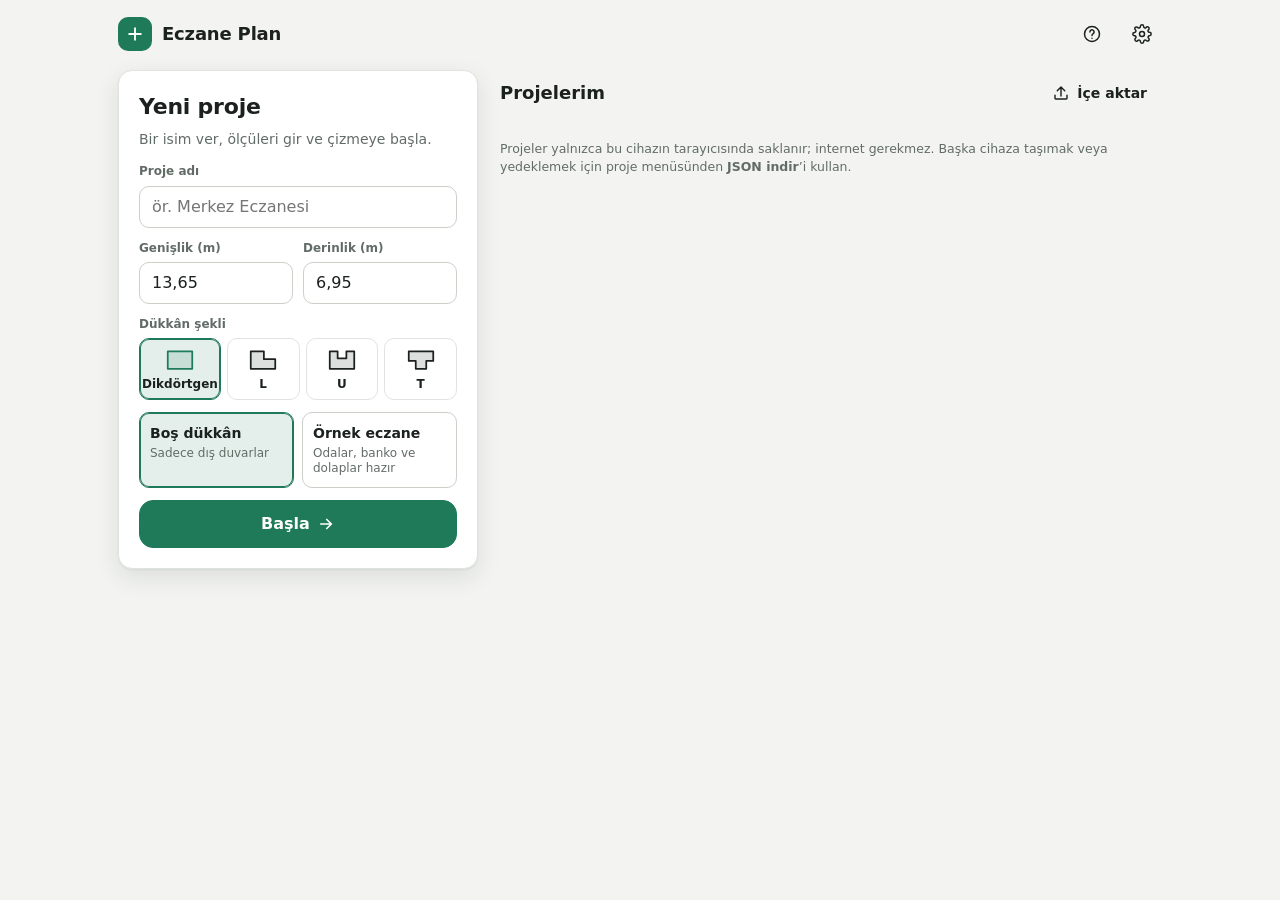
==== index.html @ a71230bd "Şeffaf (glassmorphism) tema Görünüm ayarlarına Açık/Koyu yanına Şeffaf mod eklendi: renkli ışıklı ar" ====
<!doctype html>
<html lang="tr">
<head>
<meta charset="utf-8">
<meta name="viewport" content="width=device-width, initial-scale=1, viewport-fit=cover, interactive-widget=resizes-content">
<meta name="theme-color" content="#FFFFFF">
<meta name="description" content="Eczane ve dükkân için sade 2B plan çizimi ve 3B gezinti. Projeler cihazında saklanır.">
<meta name="apple-mobile-web-app-capable" content="yes">
<meta name="mobile-web-app-capable" content="yes">
<meta name="apple-mobile-web-app-title" content="Eczane Plan">
<meta name="apple-mobile-web-app-status-bar-style" content="default">
<link rel="manifest" href="manifest.webmanifest">
<link rel="icon" href="icon.svg" type="image/svg+xml">
<link rel="apple-touch-icon" href="icon-192.png">
<title>Eczane Plan</title>
<script>
/* Tema, ilk boyamadan önce uygulanır (yanıp sönmeyi önler) */
(function(){try{var s=JSON.parse(localStorage.getItem('eczplan.v2.settings')||'{}');var m=s.mode||'auto';var r=document.documentElement;if(m==='glass'){r.dataset.glass='1';m='dark';}if(m==='auto')m=matchMedia('(prefers-color-scheme: dark)').matches?'dark':'light';r.dataset.mode=m;}catch(e){}})();
</script>
<style>
:root{
  --bg:#F3F4F1; --surface:#FFFFFF; --surface-2:#F5F6F3; --surface-3:#ECEEE9;
  --line:#E1E4DE; --line-2:#CBD0C8; --ink:#1B211F; --muted:#626C67; --faint:#98A09B;
  --accent:#1F7A5A; --accent-ink:#FFFFFF;
  --accent-soft:color-mix(in srgb,var(--accent) 12%,var(--surface));
  --accent-line:color-mix(in srgb,var(--accent) 45%,var(--surface));
  --danger:#C23A2B; --warn:#B26B12; --ok:#2E8555;
  --danger-soft:color-mix(in srgb,var(--danger) 12%,var(--surface));
  --warn-soft:color-mix(in srgb,var(--warn) 14%,var(--surface));
  --plan-bg:#E9EBE6; --plan-floor:#FFFFFF; --plan-grid:#EEF0EC; --plan-grid2:#DADFD7;
  --plan-wall:#2C3330; --plan-ink:#1B211F; --plan-muted:#6F7974;
  --scene-bg:#E4E7E2; --scene-wall:#F2F0EB; --scene-floor:#F4F2ED;
  --shadow:0 1px 2px rgba(20,30,26,.06),0 8px 24px rgba(20,30,26,.10);
  --shadow-lg:0 2px 6px rgba(20,30,26,.08),0 20px 50px rgba(20,30,26,.18);
  --r:14px; --r-sm:10px; --r-xs:8px;
  --font:system-ui,-apple-system,"Segoe UI",Roboto,"Helvetica Neue",Arial,sans-serif;
  --mono:ui-monospace,SFMono-Regular,Menlo,Consolas,"Liberation Mono",monospace;
  --side-l:236px; --side-r:308px; --bar-h:56px;
  color-scheme:light;
}
:root[data-mode="dark"]{
  --bg:#121615; --surface:#1B201E; --surface-2:#212725; --surface-3:#29302D;
  --line:#2C3431; --line-2:#3D4743; --ink:#E6EBE8; --muted:#9AA59F; --faint:#6A756F;
  --danger:#EE7462; --warn:#E2A94C; --ok:#4CC38A;
  --plan-bg:#101312; --plan-floor:#1A1F1D; --plan-grid:#212725; --plan-grid2:#2C3531;
  --plan-wall:#D3DAD6; --plan-ink:#E6EBE8; --plan-muted:#8E9A94;
  --scene-bg:#151A18; --scene-wall:#D9D6CF; --scene-floor:#CFCBC3;
  --shadow:0 1px 2px rgba(0,0,0,.35),0 8px 24px rgba(0,0,0,.35);
  --shadow-lg:0 2px 6px rgba(0,0,0,.4),0 20px 50px rgba(0,0,0,.5);
  color-scheme:dark;
}
*{box-sizing:border-box}
html,body{height:100%}
body{margin:0;background:var(--bg);color:var(--ink);font:14px/1.45 var(--font);-webkit-text-size-adjust:100%;-webkit-tap-highlight-color:transparent;overscroll-behavior:none}
button,input,select,textarea{font:inherit;color:inherit}
button{cursor:pointer;-webkit-user-select:none;user-select:none}
[hidden]{display:none!important}
:focus-visible{outline:2px solid var(--accent);outline-offset:2px}
svg{flex:none}
.grow{flex:1}

/* ---------- buttons ---------- */
.btn{display:inline-flex;align-items:center;justify-content:center;gap:7px;min-height:38px;padding:0 14px;border-radius:var(--r-sm);border:1px solid var(--line);background:var(--surface);font-weight:600;white-space:nowrap;transition:background .15s,border-color .15s}
.btn:hover{background:var(--surface-2)}
.btn svg{width:18px;height:18px}
.btn.primary{background:var(--accent);border-color:var(--accent);color:var(--accent-ink)}
.btn.primary:hover{background:color-mix(in srgb,var(--accent) 88%,#000)}
.btn.ghost{border-color:transparent;background:transparent}
.btn.ghost:hover{background:var(--surface-3)}
.btn.danger{color:var(--danger)}
.btn.big{min-height:48px;font-size:16px;border-radius:var(--r)}
.btn.full{width:100%}
.icon-btn{display:inline-flex;align-items:center;justify-content:center;width:40px;height:40px;border-radius:var(--r-sm);border:1px solid transparent;background:transparent;color:var(--ink);padding:0}
.icon-btn:hover{background:var(--surface-3)}
.icon-btn:disabled{opacity:.35;cursor:default;background:transparent}
.icon-btn svg{width:20px;height:20px}
.seg{display:inline-flex;background:var(--surface-3);border-radius:var(--r-sm);padding:3px;gap:2px}
.seg button{justify-content:center;border:0;background:transparent;border-radius:calc(var(--r-sm) - 3px);padding:0 14px;min-height:32px;font-weight:600;color:var(--muted);display:inline-flex;align-items:center;gap:6px}
.seg button.on{background:var(--surface);color:var(--ink);box-shadow:0 1px 2px rgba(0,0,0,.12)}
.seg button svg{width:16px;height:16px}

/* ---------- inputs ---------- */
.fl{display:flex;flex-direction:column;gap:5px;min-width:0;flex:1}
.fl>span{font-size:12px;font-weight:600;color:var(--muted)}
.inp{width:100%;min-height:42px;border:1px solid var(--line-2);border-radius:var(--r-sm);background:var(--surface);padding:0 12px;font-size:16px}
.inp:focus{outline:none;border-color:var(--accent);box-shadow:0 0 0 3px var(--accent-soft)}

/* ---------- home ---------- */
.home{min-height:100%;display:flex;flex-direction:column}
.home-top{display:flex;align-items:center;gap:10px;padding:14px max(18px,env(safe-area-inset-left)) 6px;max-width:1080px;width:100%;margin:0 auto}
.logo{display:flex;align-items:center;gap:10px;font-size:18px;font-weight:750;letter-spacing:-.01em}
.logo i{width:34px;height:34px;border-radius:10px;background:var(--accent);color:var(--accent-ink);display:inline-flex;align-items:center;justify-content:center}
.logo i svg{width:20px;height:20px}
.home-main{max-width:1080px;width:100%;margin:0 auto;padding:10px 18px 40px;display:grid;grid-template-columns:360px 1fr;gap:22px;align-items:start}
.card{background:var(--surface);border:1px solid var(--line);border-radius:var(--r);box-shadow:var(--shadow)}
.new-card{padding:20px;display:flex;flex-direction:column;gap:14px;position:sticky;top:12px}
.new-card h1{margin:0;font-size:22px;letter-spacing:-.01em}
.new-card p{margin:-8px 0 0;color:var(--muted)}
.new-card form{display:flex;flex-direction:column;gap:12px}
.row2{display:flex;gap:10px}
.tpl{display:grid;grid-template-columns:1fr 1fr;gap:8px}
.tpl button{border:1px solid var(--line-2);background:var(--surface);border-radius:var(--r-sm);padding:10px;text-align:left;display:flex;flex-direction:column;gap:2px}
.tpl button b{font-size:14px}
.tpl button small{color:var(--muted);font-size:12px;line-height:1.3}
.tpl button.on{border-color:var(--accent);background:var(--accent-soft);box-shadow:0 0 0 1px var(--accent) inset}
.sec-head{display:flex;align-items:center;gap:10px;margin:4px 0 12px}
.sec-head h2{margin:0;font-size:18px;flex:1}
.proj-grid{display:grid;grid-template-columns:repeat(auto-fill,minmax(230px,1fr));gap:14px}
.proj{position:relative;display:flex;flex-direction:column;overflow:hidden;cursor:pointer;transition:transform .12s,box-shadow .12s}
.proj:hover{transform:translateY(-2px);box-shadow:var(--shadow-lg)}
.proj .th{aspect-ratio:16/10;background:var(--plan-bg);display:flex;align-items:center;justify-content:center;overflow:hidden;border-bottom:1px solid var(--line)}
.proj .th img{width:100%;height:100%;object-fit:contain}
.proj .meta{padding:10px 12px 12px;display:flex;flex-direction:column;gap:2px;min-width:0}
.proj .nm{font-weight:700;font-size:15px;white-space:nowrap;overflow:hidden;text-overflow:ellipsis;padding-right:34px}
.proj .sub{font-size:12.5px;color:var(--muted)}
.proj .more{position:absolute;right:6px;bottom:14px}
.proj .badge{position:absolute;left:10px;top:10px;background:var(--accent);color:var(--accent-ink);font-size:11px;font-weight:700;border-radius:999px;padding:3px 9px;letter-spacing:.02em}
.empty{border:1.5px dashed var(--line-2);border-radius:var(--r);padding:34px 20px;text-align:center;color:var(--muted)}
.empty b{display:block;color:var(--ink);font-size:16px;margin-bottom:4px}
.note{font-size:12.5px;color:var(--muted)}
.home .note{margin-top:16px}
@media (max-width:760px){
  .home-main{grid-template-columns:1fr;padding:6px 14px 30px;gap:18px}
  .new-card{position:static;padding:16px}
  .proj-grid{grid-template-columns:repeat(auto-fill,minmax(160px,1fr));gap:10px}
  .proj .nm{font-size:14px}
}

/* ---------- editor ---------- */
.editor{position:fixed;inset:0;display:flex;flex-direction:column;background:var(--bg);overflow:hidden}
.bar{height:var(--bar-h);flex:none;display:flex;align-items:center;gap:4px;padding:0 8px;padding-left:max(8px,env(safe-area-inset-left));padding-right:max(8px,env(safe-area-inset-right));background:var(--surface);border-bottom:1px solid var(--line);position:relative;z-index:20}
.pname{display:flex;flex-direction:column;align-items:flex-start;min-width:0;border:0;background:transparent;padding:4px 8px;border-radius:var(--r-xs);max-width:34vw;text-align:left}
.pname:hover{background:var(--surface-3)}
.pname b{font-size:15px;white-space:nowrap;overflow:hidden;text-overflow:ellipsis;max-width:100%}
.pname small{font-size:11.5px;color:var(--muted);display:flex;align-items:center;gap:5px;white-space:nowrap}
.pname small i{width:7px;height:7px;border-radius:50%;background:var(--ok);display:inline-block}
.pname small i.dirty{background:var(--warn)}
.bar .center{position:absolute;left:50%;transform:translateX(-50%)}
.save-btn span{display:inline}
.work{flex:1;display:flex;min-height:0;position:relative}
.side{background:var(--surface);display:flex;flex-direction:column;min-height:0;flex:none}
.side-l{width:var(--side-l);border-right:1px solid var(--line)}
.side-r{width:var(--side-r);border-left:1px solid var(--line)}
.sheet-head{display:flex;align-items:center;gap:8px;padding:10px 12px 8px 14px;min-height:48px}
.sheet-head b{font-size:15px;flex:1;white-space:nowrap;overflow:hidden;text-overflow:ellipsis}
.sheet-head .icon-btn{width:34px;height:34px}
.sheet-close{display:none!important}
.sheet-grip{display:none}
.sheet-body{overflow:auto;padding:0 12px 16px;min-height:0;flex:1;overscroll-behavior:contain}
.stage{flex:1;position:relative;min-width:0;background:var(--plan-bg);overflow:hidden}
.stage canvas{position:absolute;inset:0;width:100%;height:100%;display:block;touch-action:none;user-select:none;-webkit-user-select:none;-webkit-touch-callout:none}
.float{position:absolute;display:flex;gap:4px;background:color-mix(in srgb,var(--surface) 94%,transparent);border:1px solid var(--line);border-radius:var(--r);padding:4px;box-shadow:var(--shadow);backdrop-filter:blur(8px);-webkit-backdrop-filter:blur(8px);z-index:5}
.tools{left:12px;top:12px;align-items:center;flex-wrap:wrap;max-width:calc(100% - 24px)}
.tb{display:inline-flex;align-items:center;gap:6px;height:36px;padding:0 10px;border:0;background:transparent;border-radius:var(--r-xs);font-weight:600;color:var(--ink);white-space:nowrap}
.tb:hover{background:var(--surface-3)}
.tb.on{background:var(--accent);color:var(--accent-ink)}
.tb.tog.on{background:var(--accent-soft);color:var(--ink);box-shadow:0 0 0 1px var(--accent-line) inset}
.tb svg{width:18px;height:18px}
.tb .k{font:600 10px/1 var(--mono);opacity:.55;border:1px solid currentColor;border-radius:4px;padding:2px 4px}
.tsep{width:1px;height:24px;background:var(--line);margin:0 3px}
.zoom{right:12px;bottom:12px}
.zoom .tb{min-width:36px;justify-content:center;padding:0 8px}
.hintpill{position:absolute;left:50%;top:66px;transform:translateX(-50%);display:flex;align-items:center;gap:10px;background:var(--ink);color:var(--bg);border-radius:999px;padding:6px 6px 6px 16px;font-weight:600;font-size:13px;box-shadow:var(--shadow-lg);z-index:6;max-width:calc(100% - 24px)}
.hintpill span{white-space:nowrap;overflow:hidden;text-overflow:ellipsis}
.hintpill button{border:0;border-radius:999px;background:var(--accent);color:var(--accent-ink);font-weight:700;padding:6px 14px;flex:none}
.ctxbar{position:absolute;display:flex;gap:2px;padding:4px;z-index:7;left:0;top:0;border-radius:12px;transition:opacity .12s}
.ctxbar .tb{height:38px;padding:0 10px}
.ctxbar .tb.danger{color:var(--danger)}
.ctxbar .edit-only{display:none}
.loading3d{position:absolute;inset:0;display:flex;align-items:center;justify-content:center;color:var(--muted);font-weight:600;z-index:4;pointer-events:none}
.stage.is3d{background:var(--scene-bg)}
.walkhint{position:absolute;left:50%;bottom:14px;transform:translateX(-50%);font-size:12.5px;color:var(--muted);background:color-mix(in srgb,var(--surface) 92%,transparent);border:1px solid var(--line);border-radius:999px;padding:6px 14px;pointer-events:none;white-space:nowrap;z-index:5;max-width:calc(100% - 24px);overflow:hidden;text-overflow:ellipsis}
.dock{display:none}

/* ---------- palette ---------- */
.pal-g{margin:6px 0 14px}
.pal-g h4{margin:0 2px 8px;font-size:11.5px;font-weight:700;letter-spacing:.06em;text-transform:uppercase;color:var(--muted)}
.pal{display:grid;grid-template-columns:1fr 1fr;gap:6px}
.pal button{border:1px solid var(--line);background:var(--surface);border-radius:var(--r-sm);padding:8px 6px 7px;display:flex;flex-direction:column;align-items:center;gap:4px;min-height:82px;transition:border-color .12s,background .12s}
.pal button:hover{border-color:var(--accent-line);background:var(--accent-soft)}
.pal button:active{transform:scale(.97)}
.pal button svg{width:44px;height:30px}
.pal .n{font-size:12.5px;font-weight:600;line-height:1.15;text-align:center}
.pal .s{font:500 10.5px/1.1 var(--mono);color:var(--muted);text-align:center}

/* ---------- properties ---------- */
.pgrp{padding:12px 0;border-top:1px solid var(--line);display:flex;flex-direction:column;gap:10px}
.pgrp:first-child{border-top:0;padding-top:4px}
.pgrp>h4{margin:0;font-size:11.5px;font-weight:700;letter-spacing:.06em;text-transform:uppercase;color:var(--muted);display:flex;align-items:center;gap:6px}
.pgrp>h4 .sp{flex:1}
.prow{display:flex;gap:8px;align-items:flex-end}
.pf{display:flex;flex-direction:column;gap:4px;flex:1;min-width:0}
.pf>label{font-size:11.5px;color:var(--muted);font-weight:600}
.pf input[type=text]{width:100%;min-height:38px;border:1px solid var(--line-2);border-radius:var(--r-xs);background:var(--surface);padding:0 10px;font-size:15px}
.pf input:focus{outline:none;border-color:var(--accent);box-shadow:0 0 0 3px var(--accent-soft)}
.num{display:flex;align-items:stretch;border:1px solid var(--line-2);border-radius:var(--r-xs);background:var(--surface);min-height:38px;overflow:hidden}
.num:focus-within{border-color:var(--accent);box-shadow:0 0 0 3px var(--accent-soft)}
.num input{flex:1;min-width:0;width:100%;border:0;background:transparent;text-align:center;font:600 15px/1 var(--mono);font-variant-numeric:tabular-nums;padding:0 2px}
.num input:focus{outline:none}
.num button{border:0;background:var(--surface-2);width:32px;flex:none;font-size:17px;font-weight:600;color:var(--muted);padding:0}
.num button:hover{background:var(--surface-3);color:var(--ink)}
.num .u{align-self:center;font-size:11.5px;color:var(--faint);padding-right:4px;flex:none}
.swatches{display:flex;flex-wrap:wrap;gap:6px}
.swatches button{width:28px;height:28px;border-radius:8px;border:2px solid transparent;padding:0;box-shadow:0 0 0 1px rgba(0,0,0,.12) inset}
.swatches button.on{border-color:var(--ink)}
.chips{display:flex;flex-wrap:wrap;gap:6px}
.chips button{border:1px solid var(--line-2);background:var(--surface);border-radius:999px;padding:5px 12px;font-size:13px;font-weight:600;min-height:32px}
.chips button.on{background:var(--accent-soft);border-color:var(--accent);color:var(--ink)}
.acts{display:grid;grid-template-columns:repeat(3,1fr);gap:6px}
.acts .btn{min-height:40px;padding:0 8px;font-size:13px}
.acts.stack .btn{flex-direction:column;gap:3px;min-height:54px;padding:4px;font-size:12.5px;min-width:0}
.kv{display:grid;grid-template-columns:1fr auto;gap:5px 10px;font-size:13.5px}
.kv span{color:var(--muted)}
.kv b{font:600 13.5px/1.35 var(--mono);text-align:right;font-variant-numeric:tabular-nums}
.big-area{display:flex;align-items:baseline;gap:6px}
.big-area b{font:700 26px/1 var(--font);letter-spacing:-.02em}
.big-area span{color:var(--muted)}
.rlist{display:flex;flex-direction:column;gap:5px}
.ritem{display:grid;grid-template-columns:12px 1fr auto;gap:9px;align-items:center;border:1px solid var(--line);border-radius:var(--r-xs);padding:8px 10px;background:var(--surface);cursor:pointer;text-align:left;width:100%}
.ritem:hover{background:var(--surface-2)}
.ritem i{width:12px;height:12px;border-radius:4px}
.ritem .t{min-width:0}
.ritem .t b{display:block;font-size:13.5px;white-space:nowrap;overflow:hidden;text-overflow:ellipsis}
.ritem .t small{font:500 11.5px/1.2 var(--mono);color:var(--muted)}
.ritem .a{font:700 13px/1 var(--mono)}
.issues{display:flex;flex-direction:column;gap:5px}
.issue{display:flex;gap:9px;align-items:flex-start;border:0;background:var(--danger-soft);color:var(--ink);border-radius:var(--r-xs);padding:8px 10px;text-align:left;font-size:13px;width:100%;line-height:1.35}
.issue.w{background:var(--warn-soft)}
.issue i{flex:none;width:18px;height:18px;border-radius:50%;background:var(--danger);color:#fff;font:700 11px/18px var(--font);text-align:center;font-style:normal}
.issue.w i{background:var(--warn)}
.okline{display:flex;gap:8px;align-items:center;color:var(--ok);font-weight:600;font-size:13.5px}
.tip{font-size:12.5px;color:var(--muted);line-height:1.45;margin:0}
.tip b{color:var(--ink)}
.switch{display:flex;align-items:center;gap:10px;cursor:pointer;font-size:14px}
.switch input{appearance:none;-webkit-appearance:none;width:42px;height:24px;border-radius:999px;background:var(--line-2);position:relative;flex:none;transition:background .15s;margin:0;cursor:pointer}
.switch input::after{content:"";position:absolute;left:3px;top:3px;width:18px;height:18px;border-radius:50%;background:#fff;box-shadow:0 1px 2px rgba(0,0,0,.25);transition:transform .15s}
.switch input:checked{background:var(--accent)}
.switch input:checked::after{transform:translateX(18px)}
.switch small{display:block;color:var(--muted);font-size:12px}

/* ---------- modal / menu / toast ---------- */
dialog.modal{border:0;padding:0;border-radius:18px;background:var(--surface);color:var(--ink);box-shadow:var(--shadow-lg);width:min(440px,calc(100vw - 28px));max-height:calc(100dvh - 40px)}
dialog.modal::backdrop{background:rgba(10,15,13,.42);backdrop-filter:blur(2px)}
.mbody{padding:20px 20px 8px;display:flex;flex-direction:column;gap:14px;overflow:auto;max-height:calc(100dvh - 120px)}
.mbody h2{margin:0;font-size:19px}
.mbody p{margin:0;color:var(--muted)}
.mfoot{display:flex;gap:8px;justify-content:flex-end;padding:12px 20px 18px;flex-wrap:wrap}
.menu{position:fixed;z-index:100;background:var(--surface);border:1px solid var(--line);border-radius:var(--r);box-shadow:var(--shadow-lg);padding:6px;min-width:230px;max-width:calc(100vw - 16px);display:flex;flex-direction:column;animation:pop .12s ease-out}
.menu button{display:flex;align-items:center;gap:10px;border:0;background:transparent;border-radius:var(--r-xs);padding:10px 12px;text-align:left;font-weight:500;white-space:nowrap}
.menu button:hover{background:var(--surface-2)}
.menu button svg{width:18px;height:18px;color:var(--muted)}
.menu button.danger{color:var(--danger)}
.menu button.danger svg{color:var(--danger)}
.menu hr{border:0;border-top:1px solid var(--line);margin:5px 4px}
@keyframes pop{from{opacity:0;transform:translateY(-4px) scale(.98)}}
.toast{position:fixed;left:50%;bottom:28px;transform:translate(-50%,10px);background:var(--ink);color:var(--bg);padding:10px 18px;border-radius:999px;font-weight:600;font-size:14px;opacity:0;transition:opacity .2s,transform .2s;pointer-events:none;z-index:200;box-shadow:var(--shadow-lg);max-width:calc(100vw - 32px);text-align:center}
.toast.show{opacity:1;transform:translate(-50%,0)}
.toast.err{background:var(--danger);color:#fff}
.accents{display:flex;flex-wrap:wrap;gap:10px}
.accents button{width:40px;height:40px;border-radius:50%;border:3px solid var(--surface);box-shadow:0 0 0 1px var(--line-2);padding:0}
.accents button.on{box-shadow:0 0 0 2px var(--ink)}
.help{display:grid;grid-template-columns:auto 1fr;gap:6px 14px;font-size:13.5px;margin:0}
.help dt{font:600 12px/1.6 var(--mono);color:var(--ink);white-space:nowrap}
.help dd{margin:0;color:var(--muted)}

/* ---------- mobile ---------- */
@media (max-width:900px){
  :root{--bar-h:54px}
  .bar{gap:2px;padding-left:max(4px,env(safe-area-inset-left));padding-right:max(4px,env(safe-area-inset-right))}
  .pname{max-width:40vw;padding:4px 4px}
  .bar .center{position:static;transform:none}
  .save-btn{padding:0 11px}
  .save-btn span{display:none}
  .hide-m{display:none!important}
  .side{position:absolute;left:0;right:0;bottom:0;width:auto;max-height:62%;border:0;border-top:1px solid var(--line);border-radius:18px 18px 0 0;box-shadow:0 -10px 40px rgba(0,0,0,.18);z-index:30;transform:translateY(105%);transition:transform .22s ease;visibility:hidden}
  .side.open{transform:none;visibility:visible}
  .side-l{height:62%}
  .sheet-grip{display:block;width:38px;height:4px;border-radius:9px;background:var(--line-2);margin:8px auto 0}
  .sheet-head{padding-top:4px}
  .sheet-close{display:inline-flex!important}
  .sheet-body{padding-bottom:calc(16px + env(safe-area-inset-bottom))}
  .pal{grid-template-columns:repeat(auto-fill,minmax(98px,1fr))}
  .tools{left:8px;top:8px;right:auto;padding:3px}
  .tb{padding:0 9px}
  .tb .lbl,.tb .k{display:none}
  .zoom{right:8px;bottom:8px}
  .zoom .fitlbl{display:none}
  .ctxbar .edit-only{display:inline-flex}
  .ctxbar .tb .lbl{display:none}
  .ctxbar .tb{padding:0 11px}
  .dock{display:flex;flex:none;background:var(--surface);border-top:1px solid var(--line);padding:6px 6px calc(6px + env(safe-area-inset-bottom));gap:4px;z-index:20}
  .dock button{flex:1;display:flex;flex-direction:column;align-items:center;gap:2px;border:0;background:transparent;border-radius:var(--r-sm);padding:5px 2px;font-size:11.5px;font-weight:600;color:var(--muted);min-height:50px;justify-content:center}
  .dock button svg{width:22px;height:22px}
  .dock button.on{color:var(--accent)}
  .dock button.main{color:var(--accent-ink);background:var(--accent)}
  .hintpill{top:56px}
  .walkhint{bottom:10px;font-size:12px}
}
@media (min-width:901px){ .only-m{display:none!important} }
@media (prefers-reduced-motion:reduce){*{transition:none!important;animation:none!important}}

/* ---------- 3B gezinti ---------- */
.joy{position:absolute;left:18px;bottom:18px;width:124px;height:124px;border-radius:50%;background:color-mix(in srgb,var(--surface) 55%,transparent);border:2px solid color-mix(in srgb,var(--ink) 18%,transparent);z-index:6;touch-action:none;backdrop-filter:blur(4px);-webkit-backdrop-filter:blur(4px)}
.joy-knob{position:absolute;left:50%;top:50%;width:54px;height:54px;margin:-27px 0 0 -27px;border-radius:50%;background:var(--accent);opacity:.9;box-shadow:var(--shadow);pointer-events:none}
.crosshair{position:absolute;left:50%;top:50%;width:14px;height:14px;margin:-7px 0 0 -7px;pointer-events:none;z-index:5}
.crosshair::before,.crosshair::after{content:"";position:absolute;background:#fff;box-shadow:0 0 2px rgba(0,0,0,.8)}
.crosshair::before{left:6px;top:0;width:2px;height:14px}
.crosshair::after{top:6px;left:0;height:2px;width:14px}
.stage.walking .zoom{display:none}
@media (max-width:900px){ .joy{left:14px;bottom:14px;width:116px;height:116px} .stage.walking .walkhint{left:142px;right:10px;bottom:18px;transform:none;white-space:normal;text-align:left;border-radius:14px} .work:has(.side.open) .ctxbar{display:none!important} }
.stage canvas.minimap{position:absolute;inset:auto;right:12px;top:12px;width:180px;height:auto;border-radius:12px;border:1px solid var(--line);box-shadow:var(--shadow);z-index:6;background:var(--plan-floor);cursor:pointer}
@media (max-width:900px){ .stage canvas.minimap{width:128px;right:8px;top:8px} }
.swing{display:grid;grid-template-columns:repeat(4,1fr);gap:6px}
.swing button{border:1px solid var(--line-2);background:var(--surface);border-radius:var(--r-xs);padding:2px;aspect-ratio:1;color:var(--muted)}
.swing button:hover{border-color:var(--accent-line)}
.swing button.on{border-color:var(--accent);background:var(--accent-soft);box-shadow:0 0 0 1px var(--accent) inset;color:var(--accent)}
.swing svg{width:100%;height:100%;display:block}
.floors{display:grid;grid-template-columns:repeat(3,1fr);gap:6px}
.floors button{border:1px solid var(--line-2);background:var(--surface);border-radius:var(--r-xs);padding:3px 3px 5px;display:flex;flex-direction:column;align-items:center;gap:3px;min-width:0}
.floors button img,.floors .inh{width:100%;aspect-ratio:1.6;object-fit:cover;border-radius:5px;display:flex;align-items:center;justify-content:center;background:var(--surface-3);font-weight:700;color:var(--muted)}
.floors button small{font-size:11px;line-height:1.15;text-align:center;color:var(--muted);white-space:nowrap;overflow:hidden;text-overflow:ellipsis;max-width:100%}
.floors button.on{border-color:var(--accent);box-shadow:0 0 0 1px var(--accent) inset;background:var(--accent-soft)}
.floors button.on small{color:var(--ink);font-weight:600}
.rprev img{width:100%;border-radius:12px;border:1px solid var(--line);display:block}
.rprev:empty{display:none}
.row2 .btn[hidden]{display:none}
.aligns{display:grid;grid-template-columns:repeat(4,1fr);gap:6px}
.aligns .btn{padding:0;min-height:40px}
.recbar{position:absolute;left:50%;top:66px;transform:translateX(-50%);display:flex;align-items:center;gap:10px;background:#1B211F;color:#fff;border-radius:999px;padding:6px 6px 6px 14px;font-weight:600;font-size:13px;z-index:9;box-shadow:var(--shadow-lg)}
.recbar i{width:10px;height:10px;border-radius:50%;background:#E5484D;animation:recp 1s infinite}
.recbar button{border:0;border-radius:999px;background:#E5484D;color:#fff;font-weight:700;padding:6px 14px}
@keyframes recp{50%{opacity:.25}}
.stage.recording::after{content:"";position:absolute;inset:0;z-index:8}
.vprev{width:100%;border-radius:12px;background:#000;display:block;max-height:50vh}
dialog.modal.wide{width:min(960px,calc(100vw - 28px))}
.kgrid{display:grid;grid-template-columns:1fr 320px;gap:18px;align-items:start}
.kcol{display:flex;flex-direction:column;gap:12px;min-width:0}
.kprev{background:#fff;border:1px solid var(--line);border-radius:8px;min-height:200px;display:flex;align-items:center;justify-content:center;color:#888}
.kprev img{width:100%;display:block;border-radius:8px}
.inp.ta{min-height:80px;padding:10px 12px;font-size:15px;resize:vertical;line-height:1.35}
@media (max-width:760px){.kgrid{grid-template-columns:1fr}.kgrid .kcol:last-child{order:-1}}
.walkhint,.recbar,.hintpill{-webkit-user-select:none;user-select:none}
.shapes{display:grid;grid-template-columns:repeat(4,1fr);gap:6px}
.shapes .btn{flex-direction:column;gap:2px;padding:6px 2px;min-height:62px;font-size:12px}
.shapes .btn svg{width:34px;height:28px}
@media (min-width:901px) and (max-width:1560px){ #tools2d .tog .lbl{display:none} }
.shapes .btn.on{border-color:var(--accent);background:var(--accent-soft);box-shadow:0 0 0 1px var(--accent) inset;color:var(--accent)}
.shapes .btn span{color:var(--ink)}
.toast{border-radius:16px}

/* =====================================================================
   Şeffaf tema (glassmorphism): renkli arka plan üzerinde buzlu cam yüzeyler
   ===================================================================== */
:root[data-glass]{
  --bg:#0A1020;
  --surface:rgba(255,255,255,.075); --surface-2:rgba(255,255,255,.11); --surface-3:rgba(255,255,255,.15);
  --line:rgba(255,255,255,.13); --line-2:rgba(255,255,255,.22);
  --ink:#F3F6FC; --muted:rgba(226,233,245,.72); --faint:rgba(226,233,245,.46);
  --danger:#FF7A6B; --warn:#F5B95A; --ok:#4ADE9A;
  --plan-bg:rgba(10,16,32,.8); --plan-floor:#141E36; --plan-grid:#1B2743; --plan-grid2:#28385E;
  --plan-wall:#DCE5F4; --plan-ink:#F3F6FC; --plan-muted:#94A3BF;
  --scene-bg:#0C1324;
  --glass:linear-gradient(155deg,rgba(255,255,255,.14),rgba(255,255,255,.04) 60%);
  --glass-tint:rgba(18,26,48,.42);
  --glass-blur:blur(24px) saturate(170%);
  --glass-edge:inset 0 1px 0 rgba(255,255,255,.18),inset 0 0 0 1px rgba(255,255,255,.04);
  --shadow:0 10px 30px rgba(0,0,0,.28);
  --shadow-lg:0 24px 60px rgba(0,0,0,.45);
  --r:22px; --r-sm:14px; --r-xs:11px;
}
:root[data-glass] body{background:var(--bg)}
:root[data-glass] body::before{content:"";position:fixed;inset:-10%;z-index:-1;pointer-events:none;background:
  radial-gradient(38% 34% at 10% 6%,color-mix(in srgb,var(--accent) 40%,transparent),transparent 72%),
  radial-gradient(42% 38% at 94% 14%,rgba(99,102,241,.40),transparent 72%),
  radial-gradient(48% 42% at 80% 94%,rgba(217,70,239,.24),transparent 72%),
  radial-gradient(44% 40% at 6% 90%,rgba(14,165,233,.28),transparent 72%),
  linear-gradient(180deg,#0C1426,#090E1B)}
:root[data-glass] .editor,:root[data-glass] .stage{background:transparent}
:root[data-glass] .stage.is3d{background:var(--scene-bg)}

/* cam yüzeyler */
:root[data-glass] :is(.card,.bar,.side,.float,.menu,.dock,dialog.modal,.walkhint,.hintpill,.toast,.joy){
  background:var(--glass),var(--glass-tint);border:1px solid var(--line);
  -webkit-backdrop-filter:var(--glass-blur);backdrop-filter:var(--glass-blur);
  box-shadow:var(--shadow),var(--glass-edge)}
:root[data-glass] .card{border-radius:24px}
:root[data-glass] .proj:hover{box-shadow:var(--shadow-lg),var(--glass-edge);border-color:var(--line-2)}
:root[data-glass] .proj .th{background:rgba(8,13,26,.35)}
:root[data-glass] .float{border-radius:18px}
:root[data-glass] .hintpill,:root[data-glass] .toast{color:var(--ink)}
:root[data-glass] .toast.err{background:color-mix(in srgb,var(--danger) 72%,transparent);color:#fff;border-color:color-mix(in srgb,var(--danger) 80%,#fff)}
:root[data-glass] dialog.modal{background:var(--glass),rgba(16,24,44,.62);border-radius:26px}
:root[data-glass] dialog.modal::backdrop{background:rgba(4,8,18,.45);-webkit-backdrop-filter:blur(8px);backdrop-filter:blur(8px)}
:root[data-glass] .menu{background:var(--glass),rgba(16,24,44,.6);border-radius:20px}
:root[data-glass] .menu button:hover{background:rgba(255,255,255,.1)}
:root[data-glass] .walkhint{color:var(--ink)}
:root[data-glass] .stage canvas.minimap{border-radius:16px;border-color:var(--line-2);box-shadow:var(--shadow),var(--glass-edge)}
:root[data-glass] .kprev{border-radius:14px}

/* düzenleyici: yüzen paneller */
:root[data-glass] .bar{margin:10px 10px 0;border-radius:22px}
:root[data-glass] .side{overflow:hidden;border-radius:24px}
:root[data-glass] .side-l{margin:10px 0 10px 10px}
:root[data-glass] .side-r{margin:10px 10px 10px 0}
:root[data-glass] .stage{margin:10px;border-radius:24px}
:root[data-glass] .pname:hover{background:rgba(255,255,255,.1)}

/* butonlar */
:root[data-glass] .btn{border-radius:999px;background:rgba(255,255,255,.08);border-color:rgba(255,255,255,.18);box-shadow:inset 0 1px 0 rgba(255,255,255,.14)}
:root[data-glass] .btn:hover{background:rgba(255,255,255,.15)}
:root[data-glass] .btn.primary{background:linear-gradient(180deg,color-mix(in srgb,var(--accent) 80%,#fff),var(--accent));border-color:color-mix(in srgb,var(--accent) 65%,#fff);color:var(--accent-ink);box-shadow:0 8px 22px color-mix(in srgb,var(--accent) 38%,transparent),inset 0 1px 0 rgba(255,255,255,.45)}
:root[data-glass] .btn.primary:hover{filter:brightness(1.07)}
:root[data-glass] .btn.ghost{background:transparent;border-color:transparent;box-shadow:none}
:root[data-glass] .btn.ghost:hover{background:rgba(255,255,255,.1)}
:root[data-glass] .btn.danger{background:color-mix(in srgb,var(--danger) 16%,transparent);border-color:color-mix(in srgb,var(--danger) 42%,transparent);color:var(--danger)}
:root[data-glass] .btn.danger:hover{background:color-mix(in srgb,var(--danger) 26%,transparent)}
:root[data-glass] :is(.shapes,.aligns,.acts) .btn{border-radius:var(--r-sm)}
:root[data-glass] .icon-btn{border-radius:50%;border-color:rgba(255,255,255,.16);background:rgba(255,255,255,.06);box-shadow:inset 0 1px 0 rgba(255,255,255,.12)}
:root[data-glass] .icon-btn:hover{background:rgba(255,255,255,.15)}
:root[data-glass] .icon-btn:disabled{background:rgba(255,255,255,.03)}
:root[data-glass] .seg{background:rgba(0,0,0,.24);border-radius:999px;box-shadow:inset 0 1px 2px rgba(0,0,0,.3),inset 0 0 0 1px rgba(255,255,255,.07)}
:root[data-glass] .seg button{border-radius:999px}
:root[data-glass] .seg button.on{background:rgba(255,255,255,.2);color:var(--ink);box-shadow:inset 0 1px 0 rgba(255,255,255,.3),0 4px 12px rgba(0,0,0,.25)}
:root[data-glass] .tb{border-radius:12px}
:root[data-glass] .tb:hover{background:rgba(255,255,255,.12)}
:root[data-glass] .tb.on{background:linear-gradient(180deg,color-mix(in srgb,var(--accent) 80%,#fff),var(--accent));color:var(--accent-ink);box-shadow:0 6px 16px color-mix(in srgb,var(--accent) 36%,transparent),inset 0 1px 0 rgba(255,255,255,.4)}
:root[data-glass] .tb.tog.on{background:color-mix(in srgb,var(--accent) 24%,transparent);color:var(--ink);box-shadow:inset 0 0 0 1px color-mix(in srgb,var(--accent) 60%,transparent)}
:root[data-glass] .hintpill button,:root[data-glass] .dock button.main{background:linear-gradient(180deg,color-mix(in srgb,var(--accent) 80%,#fff),var(--accent));color:var(--accent-ink);box-shadow:0 6px 16px color-mix(in srgb,var(--accent) 36%,transparent),inset 0 1px 0 rgba(255,255,255,.4)}
:root[data-glass] .logo i{border-radius:12px;background:linear-gradient(135deg,color-mix(in srgb,var(--accent) 65%,#fff),var(--accent) 55%,color-mix(in srgb,var(--accent) 55%,#7C3AED));box-shadow:0 6px 18px color-mix(in srgb,var(--accent) 45%,transparent),inset 0 1px 0 rgba(255,255,255,.45)}

/* seçim kutuları, listeler */
:root[data-glass] :is(.tpl,.floors,.swing,.chips) button.on,:root[data-glass] .shapes .btn.on{background:color-mix(in srgb,var(--accent) 22%,transparent);border-color:color-mix(in srgb,var(--accent) 75%,#fff)}
:root[data-glass] .pal button{background:rgba(255,255,255,.06);border-color:rgba(255,255,255,.12);box-shadow:inset 0 1px 0 rgba(255,255,255,.08)}
:root[data-glass] .pal button:hover{background:color-mix(in srgb,var(--accent) 16%,transparent);border-color:color-mix(in srgb,var(--accent) 55%,transparent)}
:root[data-glass] .ritem{background:rgba(255,255,255,.06)}
:root[data-glass] .ritem:hover{background:rgba(255,255,255,.12)}
:root[data-glass] .issue{background:color-mix(in srgb,var(--danger) 16%,transparent)}
:root[data-glass] .issue.w{background:color-mix(in srgb,var(--warn) 16%,transparent)}
:root[data-glass] .accents button{border-color:rgba(10,16,32,.9)}

/* giriş alanları */
:root[data-glass] :is(.inp,.num,.pf input[type=text]){background:rgba(0,0,0,.2);border-color:rgba(255,255,255,.16);box-shadow:inset 0 1px 2px rgba(0,0,0,.22)}
:root[data-glass] :is(.inp,.pf input[type=text]):focus,:root[data-glass] .num:focus-within{border-color:var(--accent);box-shadow:0 0 0 3px color-mix(in srgb,var(--accent) 30%,transparent)}
:root[data-glass] .num input,:root[data-glass] .pf .num input[type=text],:root[data-glass] .pf .num input[type=text]:focus{background:transparent;border:0;box-shadow:none}
:root[data-glass] .num button{background:rgba(255,255,255,.06)}
:root[data-glass] .num button:hover{background:rgba(255,255,255,.14)}
:root[data-glass] .switch input{background:rgba(255,255,255,.18);box-shadow:inset 0 1px 2px rgba(0,0,0,.3)}
:root[data-glass] .switch input:checked{background:var(--accent)}

@media (max-width:900px){
  :root[data-glass] .bar{margin:6px 6px 0;border-radius:20px}
  :root[data-glass] .stage{margin:6px 0 0;border-radius:0}
  :root[data-glass] .side,:root[data-glass] .side-l,:root[data-glass] .side-r{margin:0;border-radius:26px 26px 0 0;border-bottom:0;background:var(--glass),rgba(14,20,38,.8)}
  :root[data-glass] .dock{margin:6px 8px calc(8px + env(safe-area-inset-bottom));padding:6px;border-radius:24px}
  :root[data-glass] .dock button{border-radius:18px}
}
@media (prefers-reduced-transparency:reduce){
  :root[data-glass] :is(.card,.bar,.side,.float,.menu,.dock,dialog.modal,.walkhint,.hintpill,.toast,.joy){background:#152038}
}

</style>
</head>
<body>

<!-- ============ ANA EKRAN: projeler ============ -->
<div id="home" class="home">
  <header class="home-top">
    <div class="logo"><i><svg viewBox="0 0 24 24" fill="none" stroke="currentColor" stroke-width="2.2" stroke-linecap="round"><path d="M12 5v14M5 12h14"/></svg></i>Eczane Plan</div>
    <div class="grow"></div>
    <button class="icon-btn" id="homeHelp" title="Nasıl kullanılır?"><svg viewBox="0 0 24 24" fill="none" stroke="currentColor" stroke-width="1.8" stroke-linecap="round"><circle cx="12" cy="12" r="9"/><path d="M9.5 9.5a2.5 2.5 0 114 2c-1 .6-1.5 1.1-1.5 2.2M12 17h.01"/></svg></button>
    <button class="icon-btn" id="homeSettings" title="Görünüm ve tema"><svg viewBox="0 0 24 24" fill="none" stroke="currentColor" stroke-width="1.8" stroke-linecap="round"><circle cx="12" cy="12" r="3"/><path d="M19.4 15a1.7 1.7 0 00.3 1.8l.1.1a2 2 0 11-2.8 2.8l-.1-.1a1.7 1.7 0 00-1.8-.3 1.7 1.7 0 00-1 1.5V21a2 2 0 11-4 0v-.1a1.7 1.7 0 00-1.1-1.5 1.7 1.7 0 00-1.8.3l-.1.1a2 2 0 11-2.8-2.8l.1-.1a1.7 1.7 0 00.3-1.8 1.7 1.7 0 00-1.5-1H3a2 2 0 110-4h.1a1.7 1.7 0 001.5-1.1 1.7 1.7 0 00-.3-1.8l-.1-.1a2 2 0 112.8-2.8l.1.1a1.7 1.7 0 001.8.3H9a1.7 1.7 0 001-1.5V3a2 2 0 114 0v.1a1.7 1.7 0 001 1.5 1.7 1.7 0 001.8-.3l.1-.1a2 2 0 112.8 2.8l-.1.1a1.7 1.7 0 00-.3 1.8V9a1.7 1.7 0 001.5 1H21a2 2 0 110 4h-.1a1.7 1.7 0 00-1.5 1z"/></svg></button>
  </header>
  <main class="home-main">
    <section class="card new-card">
      <h1>Yeni proje</h1>
      <p>Bir isim ver, ölçüleri gir ve çizmeye başla.</p>
      <form id="newForm" autocomplete="off">
        <label class="fl"><span>Proje adı</span><input class="inp" id="newName" placeholder="ör. Merkez Eczanesi" maxlength="60" enterkeyhint="go"></label>
        <div class="row2">
          <label class="fl"><span>Genişlik (m)</span><input class="inp" id="newW" inputmode="decimal" value="13,65"></label>
          <label class="fl"><span>Derinlik (m)</span><input class="inp" id="newD" inputmode="decimal" value="6,95"></label>
        </div>
        <div class="fl" id="newShapeWrap"><span>Dükkân şekli</span><div class="shapes" id="newShape"></div></div>
        <div class="tpl" id="newTpl">
          <button type="button" data-v="empty" class="on"><b>Boş dükkân</b><small>Sadece dış duvarlar</small></button>
          <button type="button" data-v="sample"><b>Örnek eczane</b><small>Odalar, banko ve dolaplar hazır</small></button>
        </div>
        <button class="btn primary big full" type="submit">Başla <svg viewBox="0 0 24 24" fill="none" stroke="currentColor" stroke-width="2.2" stroke-linecap="round"><path d="M5 12h14M13 6l6 6-6 6"/></svg></button>
      </form>
    </section>
    <section>
      <div class="sec-head">
        <h2>Projelerim</h2>
        <label class="btn ghost" title="JSON yedeğinden proje yükle"><svg viewBox="0 0 24 24" fill="none" stroke="currentColor" stroke-width="1.9" stroke-linecap="round"><path d="M12 16V4m0 0L7 9m5-5l5 5"/><path d="M4 15v4a1 1 0 001 1h14a1 1 0 001-1v-4"/></svg>İçe aktar<input type="file" id="importFile" accept="application/json,.json" hidden></label>
      </div>
      <div id="projList" class="proj-grid"></div>
      <p class="note">Projeler yalnızca bu cihazın tarayıcısında saklanır; internet gerekmez. Başka cihaza taşımak veya yedeklemek için proje menüsünden <b>JSON indir</b>’i kullan.</p>
    </section>
  </main>
</div>

<!-- ============ DÜZENLEYİCİ ============ -->
<div id="editor" class="editor" hidden>
  <header class="bar">
    <button class="icon-btn" id="btnHome" title="Projeler"><svg viewBox="0 0 24 24" fill="none" stroke="currentColor" stroke-width="2" stroke-linecap="round"><path d="M15 5l-7 7 7 7"/></svg></button>
    <button class="pname" id="pname" title="Yeniden adlandır"><b id="pnameText">Proje</b><small><i id="saveDot"></i><span id="saveText">Kaydedildi</span></small></button>
    <div class="grow"></div>
    <div class="seg center" id="viewSeg">
      <button data-v="2d" class="on" title="2B plan (1)">2B</button>
      <button data-v="3d" title="3B görünüm (2)">3B</button>
    </div>
    <div class="grow"></div>
    <button class="icon-btn" id="btnUndo" title="Geri al (Ctrl+Z)"><svg viewBox="0 0 24 24" fill="none" stroke="currentColor" stroke-width="2" stroke-linecap="round" stroke-linejoin="round"><path d="M9 14L4 9l5-5"/><path d="M4 9h10.5a5.5 5.5 0 010 11H11"/></svg></button>
    <button class="icon-btn" id="btnRedo" title="Yinele (Ctrl+Y)"><svg viewBox="0 0 24 24" fill="none" stroke="currentColor" stroke-width="2" stroke-linecap="round" stroke-linejoin="round"><path d="M15 14l5-5-5-5"/><path d="M20 9H9.5a5.5 5.5 0 000 11H13"/></svg></button>
    <button class="btn primary save-btn" id="btnSave" title="Kaydet (Ctrl+S)"><svg viewBox="0 0 24 24" fill="none" stroke="currentColor" stroke-width="2" stroke-linecap="round" stroke-linejoin="round"><path d="M5 3h11l4 4v13a1 1 0 01-1 1H5a1 1 0 01-1-1V4a1 1 0 011-1z"/><path d="M8 3v5h7V3M8 21v-7h8v7"/></svg><span>Kaydet</span></button>
    <button class="btn hide-m" id="btnKroki" title="Kroki çizimi al (A4 PDF)"><svg viewBox="0 0 24 24" fill="none" stroke="currentColor" stroke-width="2" stroke-linejoin="round"><path d="M6 3h9l4 4v14H6z"/><path d="M9 9h6v8H9zM12 9v4h3"/></svg><span>Kroki</span></button>
    <button class="icon-btn" id="btnMenu" title="Menü"><svg viewBox="0 0 24 24" fill="currentColor"><circle cx="5" cy="12" r="1.8"/><circle cx="12" cy="12" r="1.8"/><circle cx="19" cy="12" r="1.8"/></svg></button>
  </header>

  <div class="work">
    <aside class="side side-l" id="sheetAdd">
      <div class="sheet-grip"></div>
      <div class="sheet-head"><b>Ekle</b><button class="icon-btn sheet-close" data-close="sheetAdd" title="Kapat"><svg viewBox="0 0 24 24" fill="none" stroke="currentColor" stroke-width="2" stroke-linecap="round"><path d="M6 6l12 12M18 6L6 18"/></svg></button></div>
      <div class="sheet-body" id="palette"></div>
    </aside>

    <main class="stage" id="stage">
      <canvas id="plan"></canvas>
      <canvas id="scene" hidden></canvas>

      <div class="float tools" id="tools2d">
        <button class="tb on" data-tool="select" title="Seç ve taşı (V)"><svg viewBox="0 0 24 24" fill="none" stroke="currentColor" stroke-width="2" stroke-linejoin="round"><path d="M5 3l14 8-6.5 1.6L9.5 19z"/></svg><span class="lbl">Seç</span></button>
        <button class="tb" data-tool="room" title="Oda çiz (O)"><svg viewBox="0 0 24 24" fill="none" stroke="currentColor" stroke-width="2"><rect x="3.5" y="4.5" width="17" height="15" rx="1"/><path d="M12 4.5v8h8.5"/></svg><span class="lbl">Oda çiz</span></button>
        <button class="tb" data-tool="wall" title="Duvar çiz (D)"><svg viewBox="0 0 24 24" fill="none" stroke="currentColor" stroke-width="2"><path d="M3 9h18M3 15h18M7 9v6M12 9v6M17 9v6"/></svg><span class="lbl">Duvar</span></button>
        <button class="tb" data-tool="erase" title="Silgi: alanı dükkândan çıkar (E)"><svg viewBox="0 0 24 24" fill="none" stroke="currentColor" stroke-width="2" stroke-linejoin="round"><path d="M14 4l6 6-9 9H6l-3-3z"/><path d="M9 9l6 6M6 19h14"/></svg><span class="lbl">Silgi</span></button>
        <button class="tb" data-tool="addarea" title="Alan ekle: dükkânı büyüt (A)"><svg viewBox="0 0 24 24" fill="none" stroke="currentColor" stroke-width="2" stroke-linecap="round"><path d="M4 4h10v6h6v10H4z"/><path d="M17 3v6M14 6h6" stroke-width="2.2"/></svg><span class="lbl">Alan ekle</span></button>
        <button class="tb" data-tool="measure" title="Ölç (M)"><svg viewBox="0 0 24 24" fill="none" stroke="currentColor" stroke-width="2" stroke-linecap="round"><path d="M3 16L16 3l5 5L8 21z"/><path d="M7 12l2 2M10 9l2 2M13 6l2 2"/></svg><span class="lbl">Ölç</span></button>
        <button class="tb tog" id="togMulti" title="Çoklu seçim (veya Ctrl/Shift + tıkla)"><svg viewBox="0 0 24 24" fill="none" stroke="currentColor" stroke-width="2"><rect x="3" y="3" width="8" height="8" rx="1.5"/><rect x="13" y="13" width="8" height="8" rx="1.5"/><path d="M13 7h4a1 1 0 011 1v3M11 17H7a1 1 0 01-1-1v-3" stroke-dasharray="2 2"/></svg><span class="lbl">Çoklu</span></button>
        <span class="tsep hide-m"></span>
        <button class="tb tog on hide-m" id="togGrid" title="Izgara (G)"><svg viewBox="0 0 24 24" fill="none" stroke="currentColor" stroke-width="1.8"><path d="M3 9h18M3 15h18M9 3v18M15 3v18"/></svg><span class="lbl">Izgara</span></button>
        <button class="tb tog on" id="togSnap" title="Mıknatıs: duvara ve eşyalara yapış (S)"><svg viewBox="0 0 24 24" fill="none" stroke="currentColor" stroke-width="2" stroke-linecap="round"><path d="M6 3v8a6 6 0 0012 0V3"/><path d="M6 3h4M14 3h4M6 7h4M14 7h4"/></svg><span class="lbl">Mıknatıs</span></button>
        <button class="tb tog on" id="togClear" title="İnsan boşluklarını göster (B)"><svg viewBox="0 0 24 24" fill="none" stroke="currentColor" stroke-width="1.9" stroke-linecap="round"><circle cx="12" cy="5" r="2"/><path d="M12 8v6m0 0l-3 6m3-6l3 6M7 11h10"/><path d="M2 4v16M22 4v16" stroke-dasharray="2 2"/></svg><span class="lbl">Boşluklar</span></button>
      </div>

      <div class="float tools" id="tools3d" hidden>
        <div class="seg" id="modeSeg">
          <button data-v="orbit" class="on" title="Etrafında döndür"><svg viewBox="0 0 24 24" fill="none" stroke="currentColor" stroke-width="2" stroke-linecap="round"><ellipse cx="12" cy="12" rx="9" ry="4"/><path d="M12 3v18"/></svg><span class="lbl">Döndür</span></button>
          <button data-v="walk" title="İnsan gözüyle gez (WASD + fare)"><svg viewBox="0 0 24 24" fill="none" stroke="currentColor" stroke-width="2" stroke-linecap="round"><circle cx="13" cy="4" r="2"/><path d="M10 21l2-6-3-3 2-5 3 4h4M7 11l2-4"/></svg><span class="lbl">Gez</span></button>
        </div>
        <span class="tsep"></span>
        <button class="tb orbit-only" id="camTop" title="Üstten bak"><svg viewBox="0 0 24 24" fill="none" stroke="currentColor" stroke-width="2"><rect x="4" y="4" width="16" height="16" rx="2"/><path d="M4 12h16M12 4v16"/></svg><span class="lbl">Üstten</span></button>
        <button class="tb orbit-only" id="camIso" title="Açılı bak"><svg viewBox="0 0 24 24" fill="none" stroke="currentColor" stroke-width="2" stroke-linejoin="round"><path d="M12 3l8 4.5v9L12 21l-8-4.5v-9z"/><path d="M4 7.5l8 4.5 8-4.5M12 12v9"/></svg><span class="lbl">Açılı</span></button>
        <button class="tb" id="camRender" title="Render al (yüksek kaliteli görsel)"><svg viewBox="0 0 24 24" fill="none" stroke="currentColor" stroke-width="2" stroke-linejoin="round"><path d="M4 8h3l2-3h6l2 3h3a1 1 0 011 1v10a1 1 0 01-1 1H4a1 1 0 01-1-1V9a1 1 0 011-1z"/><circle cx="12" cy="13.5" r="3.5"/></svg><span class="lbl">Render</span></button>
        <button class="tb" id="camVideo" title="Video al"><svg viewBox="0 0 24 24" fill="none" stroke="currentColor" stroke-width="2" stroke-linejoin="round"><rect x="3" y="6" width="13" height="12" rx="2"/><path d="M16 10l5-3v10l-5-3z"/></svg><span class="lbl">Video</span></button>
        <button class="tb" id="camWalls" title="Duvar yüksekliği"><svg viewBox="0 0 24 24" fill="none" stroke="currentColor" stroke-width="2"><path d="M3 20h18M5 20V9h6v11M13 20v-7h6v7"/></svg><span class="lbl" id="camWallsLbl">Duvar: tam</span></button>
      </div>

      <div class="hintpill" id="hintPill" hidden><span id="hintText"></span><button id="hintDone">Bitti</button></div>

      <div class="float ctxbar" id="ctxbar" hidden>
        <button class="tb" data-act="rotate" title="90° döndür (R)"><svg viewBox="0 0 24 24" fill="none" stroke="currentColor" stroke-width="2" stroke-linecap="round"><path d="M20 12a8 8 0 11-2.3-5.6"/><path d="M20 4v5h-5"/></svg><span class="lbl">Döndür</span></button>
        <button class="tb" data-act="dup" title="Yanına kopyala (Ctrl+D)"><svg viewBox="0 0 24 24" fill="none" stroke="currentColor" stroke-width="2"><rect x="8" y="8" width="12" height="12" rx="2"/><path d="M16 8V5a1 1 0 00-1-1H5a1 1 0 00-1 1v10a1 1 0 001 1h3"/></svg><span class="lbl">Kopyala</span></button>
        <button class="tb edit-only" data-act="edit" title="Özellikler"><svg viewBox="0 0 24 24" fill="none" stroke="currentColor" stroke-width="2" stroke-linecap="round"><path d="M4 7h10M18 7h2M4 17h4M12 17h8"/><circle cx="16" cy="7" r="2"/><circle cx="10" cy="17" r="2"/></svg><span class="lbl">Düzenle</span></button>
        <button class="tb danger" data-act="del" title="Sil (Del)"><svg viewBox="0 0 24 24" fill="none" stroke="currentColor" stroke-width="2" stroke-linecap="round"><path d="M4 7h16M10 11v6M14 11v6M6 7l1 13h10l1-13M9 7V4h6v3"/></svg><span class="lbl">Sil</span></button>
      </div>

      <div class="float zoom" id="zoomCtl">
        <button class="tb" id="zoomOut" title="Uzaklaştır (−)"><svg viewBox="0 0 24 24" fill="none" stroke="currentColor" stroke-width="2.2" stroke-linecap="round"><path d="M6 12h12"/></svg></button>
        <button class="tb" id="zoomFit" title="Tümünü göster (F)"><svg viewBox="0 0 24 24" fill="none" stroke="currentColor" stroke-width="2" stroke-linecap="round"><path d="M4 9V4h5M20 9V4h-5M4 15v5h5M20 15v5h-5"/></svg><span class="lbl fitlbl">Sığdır</span></button>
        <button class="tb" id="zoomIn" title="Yakınlaştır (+)"><svg viewBox="0 0 24 24" fill="none" stroke="currentColor" stroke-width="2.2" stroke-linecap="round"><path d="M6 12h12M12 6v12"/></svg></button>
      </div>

      <div class="recbar" id="recBar" hidden><i></i><span id="recText">Kaydediliyor</span><button id="recStop">Durdur</button></div>
      <div class="walkhint" id="walkHint" hidden></div>
      <canvas class="minimap" id="minimap" hidden title="Haritaya dokun: oraya git"></canvas>
      <div class="crosshair" id="crosshair" hidden></div>
      <div class="joy" id="joy" hidden><div class="joy-knob" id="joyKnob"></div></div>
      <div class="loading3d" id="loading3d" hidden>3B hazırlanıyor…</div>
    </main>

    <aside class="side side-r" id="sheetProps">
      <div class="sheet-grip"></div>
      <div class="sheet-head"><b id="propsTitle">Proje</b><button class="icon-btn sheet-close" data-close="sheetProps" title="Kapat"><svg viewBox="0 0 24 24" fill="none" stroke="currentColor" stroke-width="2" stroke-linecap="round"><path d="M6 6l12 12M18 6L6 18"/></svg></button></div>
      <div class="sheet-body" id="props"></div>
    </aside>
  </div>

  <nav class="dock" id="dock">
    <button class="main" data-dock="add"><svg viewBox="0 0 24 24" fill="none" stroke="currentColor" stroke-width="2.2" stroke-linecap="round"><path d="M12 5v14M5 12h14"/></svg>Ekle</button>
    <button data-dock="room"><svg viewBox="0 0 24 24" fill="none" stroke="currentColor" stroke-width="2"><rect x="3.5" y="4.5" width="17" height="15" rx="1"/><path d="M12 4.5v8h8.5"/></svg>Oda çiz</button>
    <button data-dock="measure"><svg viewBox="0 0 24 24" fill="none" stroke="currentColor" stroke-width="2" stroke-linecap="round"><path d="M3 16L16 3l5 5L8 21z"/><path d="M7 12l2 2M10 9l2 2M13 6l2 2"/></svg>Ölç</button>
    <button data-dock="props"><svg viewBox="0 0 24 24" fill="none" stroke="currentColor" stroke-width="2" stroke-linecap="round"><path d="M4 7h10M18 7h2M4 17h4M12 17h8"/><circle cx="16" cy="7" r="2"/><circle cx="10" cy="17" r="2"/></svg><span id="dockPropsLbl">Proje</span></button>
  </nav>
</div>

<div class="toast" id="toast"></div>
<dialog class="modal" id="modal"></dialog>

<script>
'use strict';
/* =====================================================================
   Eczane Plan — sade 2B plan çizimi + 3B görüntüleme / gezinti
   Birimler metre. Plan: orijin dükkânın sol üst iç köşesi, x sağa, y aşağı.
   Eşya: merkez (cx, cy), w genişlik (yerel x), d derinlik (yerel y),
   h yükseklik, rot derece (ekranda saat yönü). Yerel +y = ön yüz.
   Oda: x, y sol üst köşe; w, d ölçüler. Odanın kenarları iç duvardır.
   ===================================================================== */

const $ = (s, r = document) => r.querySelector(s);
const $$ = (s, r = document) => [...r.querySelectorAll(s)];
const clamp = (v, a, b) => Math.max(a, Math.min(b, v));
const r3 = v => Math.round(v * 1000) / 1000;
const D2R = Math.PI / 180;
const uid = () => Date.now().toString(36) + Math.random().toString(36).slice(2, 7);
const esc = s => String(s ?? '').replace(/[&<>"']/g, c => ({'&': '&amp;', '<': '&lt;', '>': '&gt;', '"': '&quot;', "'": '&#39;'}[c]));
const fmtM = v => (Math.round(v * 100) / 100).toFixed(2).replace('.', ',');
const fmtCm = v => String(Math.round(v * 100));
const fmtA = v => (Math.round(v * 10) / 10).toFixed(1).replace('.', ',');
function parseNum(s) {
  if (typeof s === 'number') return s;
  const v = parseFloat(String(s).trim().replace(/\s/g, '').replace(',', '.'));
  return isFinite(v) ? v : NaN;
}
const normRot = r => ((Math.round(r * 10) / 10) % 360 + 360) % 360;
const isMobile = () => matchMedia('(max-width:900px)').matches;
const isTyping = () => { const a = document.activeElement; return a && (a.tagName === 'INPUT' || a.tagName === 'TEXTAREA' || a.isContentEditable); };

const GRID = 0.05;          // ızgara ve yapışma adımı
const OUTER_T = 0.20;       // dış duvar kalınlığı
const INNER_T = 0.10;       // iç bölme duvar kalınlığı
const MIN_ITEM = 0.05;
const MIN_ROOM = 0.5;
const EYE = 1.60;           // göz hizası (3B gez)

const K_INDEX = 'eczplan.v2.index', K_PROJ = 'eczplan.v2.p.', K_SET = 'eczplan.v2.settings', K_V1 = 'eczanePlanMasasi.v1';

const ROOM_COLORS = ['#7C93B8', '#D9A441', '#5FA37A', '#9B7BB8', '#D97A6A', '#5FA8A0', '#C98BB0', '#B58A5C', '#9B9B9B'];
const ITEM_COLORS = ['#C9A47E', '#E9E1D3', '#F4F3EF', '#8FA8C0', '#6F8FAF', '#8FB3A0', '#B99470', '#6B7780', '#3E4A52', '#E07A5F', '#D4A5C3', '#E9C46A'];

const TYPES = {
  cabinet: {n: 'Dolap', solid: 1, color: '#C9A47E', front: 1},
  counter: {n: 'Banko', solid: 1, color: '#8FA8C0', front: 1, back: 1},
  table:   {n: 'Masa', solid: 1, color: '#B99470', front: 1, back: 1},
  column:  {n: 'Kolon', solid: 1, color: '#9AA0A6'},
  door:    {n: 'Kapı', opening: 1, color: '#A07D58'},
  window:  {n: 'Pencere', opening: 1, color: '#6FB3E6'},
  fixture: {n: 'Islak hacim', solid: 1, color: '#F4F4F2', front: 1},
  human:   {n: 'İnsan', color: '#E07A5F'},
  zone:    {n: 'Boşluk', color: '#3FA66B'},
};
const STYLES = {
  cabinet: [['drawer', 'İlaç dolabı'], ['otc', 'OTC dolabı'], ['cosmetic', 'Demir kozmetik'], ['open', 'Açık raf'], ['metal', 'Demir raf'], ['closed', 'Kapaklı'], ['gondola', 'Gondol'], ['glass', 'Vitrin'], ['fridge', 'Buzdolabı'], ['kitchen', 'Mutfak tezgâhı'], ['wstand', 'Cam önü stand']],
  fixture: [['toilet', 'Klozet'], ['sink', 'Lavabo']],
  table:   [['rect', 'Dikdörtgen'], ['round', 'Yuvarlak']],
  door:    [['single', 'Tek kanat'], ['double', 'Çift kanat'], ['sliding', 'Sürgülü']],
  human:   [['stand', 'Ayakta'], ['wheelchair', 'Tekerlekli sandalye']],
  zone:    [['rect', 'Şerit'], ['circle', 'Daire']],
};

/* Eklenebilir öğeler */
const CATALOG = [
  {g: 'Oda & yapı', list: [
    {k: 'room', n: 'Oda', sub: '3 × 3 m', room: {w: 3, d: 3}},
    {k: 'draw', n: 'Oda çiz', sub: 'sürükleyerek', tool: 'room'},
    {k: 'door', n: 'Kapı', sub: '90 cm', t: 'door', s: 'single', w: .9, d: .1, h: 2.1},
    {k: 'door2', n: 'Çift kapı', sub: '160 cm · giriş', t: 'door', s: 'double', w: 1.6, d: .2, h: 2.2},
    {k: 'window', n: 'Pencere', sub: '150 cm', t: 'window', w: 1.5, d: .1, h: 1.4, elev: .9},
    {k: 'column', n: 'Kolon', sub: '40 × 40', t: 'column', w: .4, d: .4, h: 0},
  ]},
  {g: 'Dolap & raf', list: [
    {k: 'drawer', n: 'İlaç dolabı', sub: 'altı çekmece · üstü raf', t: 'cabinet', s: 'drawer', w: 1, d: .5, h: 2.2, clear: 1, rows: 4, cols: 2},
    {k: 'otc', n: 'OTC dolabı', sub: '120 × 45 · ışıklı', t: 'cabinet', s: 'otc', w: 1.2, d: .45, h: 2.2, clear: .9, label: 'OTC', color: '#E9E1D3'},
    {k: 'cosmetic', n: 'Demir kozmetik', sub: '100 × 45 · cam raf', t: 'cabinet', s: 'cosmetic', w: 1, d: .45, h: 2.1, clear: .9, label: 'KOZMETİK', color: '#3E4A52'},
    {k: 'wstand', n: 'Cam önü stand', sub: 'vitrin camının önüne', t: 'cabinet', s: 'wstand', w: 1.2, d: .45, h: 1.5, color: '#F4F3EF', label: 'SAĞLIĞINIZ İÇİN'},
    {k: 'shelf', n: 'Açık raf', sub: '100 × 40', t: 'cabinet', s: 'open', w: 1, d: .4, h: 2.2, clear: .9},
    {k: 'metal', n: 'Demir raf', sub: '100 × 40 · depo', t: 'cabinet', s: 'metal', w: 1, d: .4, h: 2, clear: .9, color: '#8FA8C0', rows: 5},
    {k: 'gondola', n: 'Gondol', sub: '120 × 80 · orta', t: 'cabinet', s: 'gondola', w: 1.2, d: .8, h: 1.5, clear: .9, clearB: .9},
    {k: 'cab', n: 'Dolap', sub: '100 × 45 · kapaklı', t: 'cabinet', s: 'closed', w: 1, d: .45, h: 2.2, clear: .9},
    {k: 'base', n: 'Alt dolap', sub: '100 × 60', t: 'cabinet', s: 'closed', w: 1, d: .6, h: .9, clear: .9},
    {k: 'glass', n: 'Vitrin', sub: '100 × 45', t: 'cabinet', s: 'glass', w: 1, d: .45, h: 1.9, clear: .9},
    {k: 'fridge', n: 'Buzdolabı', sub: '60 × 65', t: 'cabinet', s: 'fridge', w: .6, d: .65, h: 1.8, clear: .9},
    {k: 'recete', n: 'Kırmızı-yeşil reçete dolabı', sub: '60 × 45 · kilitli', t: 'cabinet', s: 'closed', w: .6, d: .45, h: 1.0, color: '#B23A3A'},
  ]},
  {g: 'Mutfak & WC', list: [
    {k: 'kitchen', n: 'Mutfak tezgâhı', sub: '180 × 60 · evyeli', t: 'cabinet', s: 'kitchen', w: 1.8, d: .6, h: .9, clear: .9, rows: 3, color: '#F4F3EF', upper: true},
    {k: 'toilet', n: 'Klozet', sub: '40 × 70', t: 'fixture', s: 'toilet', w: .4, d: .7, h: .8, clear: .6},
    {k: 'sink', n: 'Lavabo', sub: '50 × 40 · aynalı', t: 'fixture', s: 'sink', w: .5, d: .4, h: .85, clear: .6},
  ]},
  {g: 'Banko & masa', list: [
    {k: 'counter', n: 'Banko', sub: '240 × 70', t: 'counter', w: 2.4, d: .7, h: 1.05, clear: 1.2, clearB: .9},
    {k: 'counter1', n: 'Banko modülü', sub: '120 × 70', t: 'counter', w: 1.2, d: .7, h: 1.05, clear: 1.2, clearB: .9},
    {k: 'counterLow', n: 'Alçak banko', sub: '90 × 70 · engelli', t: 'counter', w: .9, d: .7, h: .8, clear: 1.5, clearB: .9},
    {k: 'table', n: 'Masa', sub: '140 × 70', t: 'table', s: 'rect', w: 1.4, d: .7, h: .75, clear: .75, clearB: .75},
    {k: 'desk', n: 'Çalışma masası', sub: '120 × 60', t: 'table', s: 'rect', w: 1.2, d: .6, h: .75, clear: .9},
    {k: 'round', n: 'Yuvarlak masa', sub: 'Ø 80', t: 'table', s: 'round', w: .8, d: .8, h: .75},
  ]},
  {g: 'İnsan & boşluk', list: [
    {k: 'person', n: 'İnsan', sub: '175 cm', t: 'human', s: 'stand', w: .6, d: .4, h: 1.75},
    {k: 'wheel', n: 'Tekerlekli sandalye', sub: '70 × 120', t: 'human', s: 'wheelchair', w: .7, d: 1.2, h: 1.3},
    {k: 'pass90', n: 'Geçiş 90 cm', sub: 'tek kişi', t: 'zone', s: 'rect', w: .9, d: 2, h: 0},
    {k: 'pass120', n: 'Geçiş 120 cm', sub: 'iki kişi', t: 'zone', s: 'rect', w: 1.2, d: 2, h: 0},
    {k: 'turn', n: 'Dönüş alanı', sub: 'Ø 150 · sandalye', t: 'zone', s: 'circle', w: 1.5, d: 1.5, h: 0},
  ]},
];
const CATALOG_BY_KEY = Object.fromEntries(CATALOG.flatMap(g => g.list).map(e => [e.k, e]));

/* Palet simgeleri (üstten görünüş) */
function palIcon(k) {
  const S = (inner) => `<svg viewBox="0 0 44 30" fill="none" stroke="currentColor" stroke-width="1.6" stroke-linejoin="round" stroke-linecap="round">${inner}</svg>`;
  const acc = 'var(--accent)';
  switch (k) {
    case 'room': return S(`<rect x="6" y="3" width="32" height="24" rx="1" stroke-width="2.6"/>`);
    case 'draw': return S(`<rect x="6" y="3" width="32" height="24" rx="1" stroke-dasharray="3 3"/><path d="M26 15l8 8m0-5v5h-5" stroke="${acc}" stroke-width="2"/>`);
    case 'door': return S(`<path d="M4 25h8M32 25h8" stroke-width="3"/><path d="M12 25V5" /><path d="M12 5a20 20 0 0120 20" stroke-dasharray="2 2"/>`);
    case 'door2': return S(`<path d="M2 25h6M36 25h6" stroke-width="3"/><path d="M8 25V11M36 25V11"/><path d="M8 11a14 14 0 0114 14a14 14 0 0114-14" stroke-dasharray="2 2"/>`);
    case 'window': return S(`<path d="M2 15h8M34 15h8" stroke-width="4"/><path d="M10 13h24M10 17h24" stroke="#5AA6DE"/><path d="M10 15h24" stroke="#5AA6DE" stroke-width=".8"/>`);
    case 'column': return S(`<rect x="15" y="8" width="14" height="14" fill="currentColor" fill-opacity=".25"/><path d="M15 8l14 14M29 8L15 22"/>`);
    case 'otc': return S(`<rect x="4" y="9" width="36" height="13" fill="#E9E1D3" fill-opacity=".6"/><rect x="4" y="4" width="36" height="5" fill="${acc}" stroke="none"/><path d="M12 9v13M22 9v13M32 9v13" stroke-width="1"/><path d="M4 22h36" stroke-width="2.6"/>`);
    case 'cosmetic': return S(`<rect x="4" y="9" width="36" height="13" fill="#3E4A52" fill-opacity=".15"/><path d="M4 9v13M40 9v13" stroke-width="2.6"/><path d="M8 13h28M8 18h28" stroke="#5AA6DE" stroke-width="1.2"/><path d="M4 22h36" stroke-width="2.6"/><circle cx="14" cy="11" r="1.4" fill="currentColor"/><circle cx="26" cy="16" r="1.4" fill="currentColor"/>`);
    case 'metal': return S(`<rect x="4" y="10" width="36" height="11" fill="#8FA8C0" fill-opacity=".25"/><path d="M4 10h36M4 21h36" stroke-width="1.8"/><rect x="3" y="9" width="3" height="3" fill="currentColor"/><rect x="38" y="9" width="3" height="3" fill="currentColor"/><rect x="3" y="19" width="3" height="3" fill="currentColor"/><rect x="38" y="19" width="3" height="3" fill="currentColor"/><path d="M9 13h8v6H9zM20 13h9v6h-9z" stroke-width="1" fill="#B58A5C" fill-opacity=".4"/>`);
    case 'kitchen': return S(`<rect x="2" y="7" width="40" height="16" fill="#F4F3EF" fill-opacity=".6"/><rect x="7" y="10" width="11" height="9" rx="2" stroke-width="1.3"/><circle cx="12.5" cy="14.5" r="1" fill="currentColor"/><circle cx="31" cy="15" r="3.5" stroke-width="1.2"/><path d="M2 23h40" stroke-width="2.6"/>`);
    case 'toilet': return S(`<rect x="14" y="3" width="16" height="7" rx="1.5" fill="#F4F4F2"/><ellipse cx="22" cy="18" rx="7" ry="9" fill="#F4F4F2"/><ellipse cx="22" cy="19" rx="4" ry="5.5" stroke-width="1"/>`);
    case 'sink': return S(`<rect x="10" y="6" width="24" height="17" rx="4" fill="#F4F4F2"/><ellipse cx="22" cy="15" rx="7.5" ry="5" stroke-width="1"/><circle cx="22" cy="15" r="1.2" fill="currentColor"/><path d="M22 6v4" stroke-width="2"/>`);
    case 'wstand': return S(`<path d="M2 26h40" stroke="#5AA6DE" stroke-width="2.4"/><rect x="6" y="6" width="32" height="16" fill="#F4F3EF"/><path d="M6 11h32M6 16h32" stroke-width="1"/><path d="M6 6h32" stroke-width="2.6"/>`);
    case 'recete': return S(`<rect x="12" y="7" width="20" height="16" fill="#B23A3A" fill-opacity=".35"/><path d="M12 7l20 16M32 7L12 23"/><circle cx="22" cy="15" r="3" fill="#fff"/><path d="M12 23h20" stroke-width="2.6"/>`);
    case 'cab': return S(`<rect x="4" y="9" width="36" height="13" fill="#C9A47E" fill-opacity=".35"/><path d="M4 9l36 13M40 9L4 22"/><path d="M4 22h36" stroke-width="2.6"/>`);
    case 'shelf': return S(`<rect x="4" y="10" width="36" height="11" fill="#C9A47E" fill-opacity=".35"/><path d="M12 10v11M20 10v11M28 10v11M36 10v11" stroke-width="1"/><path d="M4 21h36" stroke-width="2.6"/>`);
    case 'drawer': return S(`<rect x="4" y="8" width="36" height="14" fill="#C9A47E" fill-opacity=".35"/><path d="M8 19h6M19 19h6M30 19h6" stroke-width="1.4"/><path d="M4 22h36" stroke-width="2.6"/>`);
    case 'gondola': return S(`<rect x="6" y="5" width="32" height="20" fill="#C9A47E" fill-opacity=".35"/><path d="M6 15h32"/><path d="M6 5h32M6 25h32" stroke-width="2.6"/>`);
    case 'base': return S(`<rect x="4" y="7" width="36" height="16" fill="#E9E1D3" fill-opacity=".6"/><path d="M4 23h36" stroke-width="2.6"/><path d="M22 7v16" stroke-width="1"/>`);
    case 'glass': return S(`<rect x="4" y="9" width="36" height="13" fill="#6FB3E6" fill-opacity=".25"/><path d="M4 22h36" stroke-width="2.6"/>`);
    case 'fridge': return S(`<rect x="13" y="5" width="18" height="20" fill="#F4F3EF" fill-opacity=".5"/><rect x="16" y="8" width="12" height="14" stroke-width="1"/><path d="M13 25h18" stroke-width="2.6"/>`);
    case 'counter': return S(`<rect x="2" y="9" width="40" height="13" rx="1" fill="#8FA8C0" fill-opacity=".4"/><path d="M2 22h40" stroke="${acc}" stroke-width="2.6"/><path d="M4 12h36" stroke-width="1"/>`);
    case 'counter1': return S(`<rect x="10" y="9" width="24" height="13" rx="1" fill="#8FA8C0" fill-opacity=".4"/><path d="M10 22h24" stroke="${acc}" stroke-width="2.6"/><path d="M12 12h20" stroke-width="1"/>`);
    case 'counterLow': return S(`<rect x="12" y="10" width="20" height="12" rx="1" fill="#8FA8C0" fill-opacity=".4"/><path d="M12 22h20" stroke="${acc}" stroke-width="2.6"/><circle cx="22" cy="16" r="3" stroke-width="1.2"/>`);
    case 'table': return S(`<rect x="5" y="8" width="34" height="15" rx="1.5" fill="#B99470" fill-opacity=".35"/>`);
    case 'desk': return S(`<rect x="7" y="7" width="30" height="13" rx="1.5" fill="#B99470" fill-opacity=".35"/><rect x="17" y="21" width="10" height="7" rx="3" stroke-width="1.2"/>`);
    case 'round': return S(`<circle cx="22" cy="15" r="11" fill="#B99470" fill-opacity=".35"/>`);
    case 'person': return S(`<ellipse cx="22" cy="16" rx="11" ry="6" fill="#E07A5F" fill-opacity=".35"/><circle cx="22" cy="15" r="4" fill="#E07A5F" fill-opacity=".8" stroke="none"/>`);
    case 'wheel': return S(`<rect x="14" y="4" width="16" height="22" rx="2" fill="#E07A5F" fill-opacity=".2"/><path d="M12 8v14M32 8v14" stroke-width="3"/><circle cx="22" cy="13" r="3.5" fill="#E07A5F" fill-opacity=".8" stroke="none"/>`);
    case 'pass90': return S(`<rect x="15" y="2" width="14" height="26" fill="#3FA66B" fill-opacity=".18" stroke="#3FA66B" stroke-dasharray="3 2"/><path d="M18 15h8M18 15l2-2M18 15l2 2M26 15l-2-2M26 15l-2 2" stroke="#3FA66B" stroke-width="1.2"/>`);
    case 'pass120': return S(`<rect x="11" y="2" width="22" height="26" fill="#3FA66B" fill-opacity=".18" stroke="#3FA66B" stroke-dasharray="3 2"/><path d="M14 15h16M14 15l2-2M14 15l2 2M30 15l-2-2M30 15l-2 2" stroke="#3FA66B" stroke-width="1.2"/>`);
    case 'turn': return S(`<circle cx="22" cy="15" r="12" fill="#3FA66B" fill-opacity=".18" stroke="#3FA66B" stroke-dasharray="3 2"/><path d="M16 15a6 6 0 1112 0" stroke="#3FA66B"/><path d="M28 15l2-3M28 15l-3-1" stroke="#3FA66B"/>`);
  }
  return S('');
}

/* Zemin kaplamaları */
const FLOORS = [
  {k: 'seramik', n: 'Açık seramik', kind: 'tile', base: '#EEEAE2', line: '#D9D3C8', size: .6},
  {k: 'gri', n: 'Gri seramik', kind: 'tile', base: '#C9CBC8', line: '#B3B6B2', size: .6},
  {k: 'mermer', n: 'Beyaz mermer', kind: 'marble', base: '#F1EFEB', line: '#DEDAD3', size: .8},
  {k: 'terrazzo', n: 'Terrazzo', kind: 'terrazzo', base: '#E6E2DA', line: '#D2CCC1', size: .6},
  {k: 'parke', n: 'Meşe parke', kind: 'wood', base: '#C49A6C', line: '#A77C50', size: 1.2},
  {k: 'laminat', n: 'Koyu laminat', kind: 'wood', base: '#7A5A3F', line: '#5E4430', size: 1.2},
  {k: 'epoksi', n: 'Epoksi (düz)', kind: 'plain', base: '#DCDFDD', line: '#DCDFDD', size: 2},
  {k: 'vinil', n: 'Antibakteriyel vinil', kind: 'speckle', base: '#CFD8D3', line: '#C3CDC8', size: 2},
  {k: 'dama', n: 'Siyah-beyaz karo', kind: 'checker', base: '#F2F0EC', line: '#2E3230', size: .6},
];
const FLOOR_BY_KEY = Object.fromEntries(FLOORS.map(f => [f.k, f]));
/* Zemin dokusu (512×512, bir karo/döşeme periyodu) */
const _floorCanvas = new Map();
function floorCanvas(k) {
  if (_floorCanvas.has(k)) return _floorCanvas.get(k);
  const f = FLOOR_BY_KEY[k] || FLOORS[0], N = 512;
  const c = document.createElement('canvas'); c.width = c.height = N;
  const g = c.getContext('2d');
  let sd = hashStr(k) || 7; const r = () => (sd = (Math.imul(sd, 48271) >>> 0) % 2147483647) / 2147483647;
  g.fillStyle = f.base; g.fillRect(0, 0, N, N);
  const noise = (n, a, sz) => { for (let i = 0; i < n; i++) { g.fillStyle = `rgba(${r() < .5 ? '0,0,0' : '255,255,255'},${a * r()})`; const z = sz * (.4 + r()); g.fillRect(r() * N, r() * N, z, z); } };
  switch (f.kind) {
    case 'tile': noise(2500, .05, 4); g.strokeStyle = f.line; g.lineWidth = 5; g.strokeRect(0, 0, N, N); break;
    case 'marble': {
      noise(1500, .04, 6);
      for (let v = 0; v < 7; v++) {
        g.beginPath(); let x = r() * N, y = 0; g.moveTo(x, y);
        while (y < N) { x += (r() - .5) * 60; y += 20 + r() * 40; g.lineTo(x, y); }
        g.strokeStyle = `rgba(120,115,108,${.12 + r() * .18})`; g.lineWidth = .8 + r() * 2.5; g.stroke();
      }
      g.strokeStyle = f.line; g.lineWidth = 3; g.strokeRect(0, 0, N, N); break;
    }
    case 'terrazzo': {
      const cols = ['#9C9589', '#B9B0A2', '#7E8A86', '#C98F6B', '#F7F5F0', '#5E6360'];
      for (let i = 0; i < 1400; i++) { g.fillStyle = cols[Math.floor(r() * cols.length)]; g.beginPath(); g.ellipse(r() * N, r() * N, 2 + r() * 7, 2 + r() * 5, r() * 3, 0, 7); g.fill(); }
      g.strokeStyle = f.line; g.lineWidth = 3; g.strokeRect(0, 0, N, N); break;
    }
    case 'wood': {
      const planks = 4, ph = N / planks;
      for (let p = 0; p < planks; p++) {
        const tint = (r() - .5) * .14;
        g.fillStyle = mixHex(f.base, tint > 0 ? '#FFFFFF' : '#000000', Math.abs(tint)); g.fillRect(0, p * ph, N, ph);
        for (let l = 0; l < 26; l++) {
          const y = p * ph + r() * ph; g.beginPath(); g.moveTo(0, y);
          for (let x = 0; x <= N; x += 32) g.lineTo(x, y + Math.sin(x / 60 + l) * 3 * r());
          g.strokeStyle = `rgba(60,35,15,${.05 + r() * .1})`; g.lineWidth = .6 + r() * 1.6; g.stroke();
        }
        g.fillStyle = f.line; g.fillRect(0, p * ph, N, 3);
        const cut = (p % 2 ? .3 : .75) * N; g.fillRect(cut, p * ph, 3, ph);
      }
      break;
    }
    case 'plain': noise(1200, .025, 10); break;
    case 'speckle': noise(9000, .12, 2.5); break;
    case 'checker': {
      const n = 2, s2 = N / n;
      for (let i = 0; i < n; i++) for (let j = 0; j < n; j++) { g.fillStyle = (i + j) % 2 ? f.line : f.base; g.fillRect(i * s2, j * s2, s2, s2); }
      noise(1500, .04, 4); break;
    }
  }
  _floorCanvas.set(k, c);
  return c;
}
let _floorThumbs = {};
function floorThumb(k) {
  if (_floorThumbs[k]) return _floorThumbs[k];
  const f = FLOOR_BY_KEY[k], src = floorCanvas(k), c = document.createElement('canvas'); c.width = c.height = 96;
  const g = c.getContext('2d'), rep = Math.max(1, Math.round(1.2 / f.size));
  const t = 96 / rep;
  for (let i = 0; i < rep; i++) for (let j = 0; j < rep; j++) g.drawImage(src, i * t, j * t, t, t);
  return (_floorThumbs[k] = c.toDataURL('image/jpeg', .85));
}

/* Ölçü yorumu (insan geçişi) */
function gapComment(d) {
  if (d < 0.45) return {t: 'Kimse geçemez', c: 'bad'};
  if (d < 0.60) return {t: 'Yan dönerek zor geçilir', c: 'bad'};
  if (d < 0.90) return {t: 'Tek kişi geçer', c: 'warn'};
  if (d < 1.20) return {t: 'Tek kişi rahat · tekerlekli sandalye geçer', c: 'ok'};
  if (d < 1.50) return {t: 'İki kişi yan yana geçer', c: 'ok'};
  return {t: 'Geniş · tekerlekli sandalye dönebilir', c: 'ok'};
}

/* Renk yardımcıları */
function hexToRgb(h) { h = h.replace('#', ''); if (h.length === 3) h = h.split('').map(c => c + c).join(''); const n = parseInt(h, 16); return [(n >> 16) & 255, (n >> 8) & 255, n & 255]; }
function rgbToHex(r, g, b) { return '#' + [r, g, b].map(v => clamp(Math.round(v), 0, 255).toString(16).padStart(2, '0')).join(''); }
function mixHex(a, b, t) { const A = hexToRgb(a), B = hexToRgb(b); return rgbToHex(A[0] + (B[0] - A[0]) * t, A[1] + (B[1] - A[1]) * t, A[2] + (B[2] - A[2]) * t); }
function rgba(h, a) { const [r, g, b] = hexToRgb(h); return `rgba(${r},${g},${b},${a})`; }
function hashStr(s) { let h = 2166136261; for (let i = 0; i < s.length; i++) { h ^= s.charCodeAt(i); h = Math.imul(h, 16777619); } return h >>> 0; }

/* Göreli zaman */
function relTime(t) {
  const d = (Date.now() - t) / 1000;
  if (d < 60) return 'az önce';
  if (d < 3600) return Math.floor(d / 60) + ' dk önce';
  if (d < 86400) return Math.floor(d / 3600) + ' sa önce';
  if (d < 172800) return 'dün';
  return new Date(t).toLocaleDateString('tr-TR', {day: 'numeric', month: 'short', year: new Date(t).getFullYear() === new Date().getFullYear() ? undefined : 'numeric'});
}

/* Bildirim */
let toastTimer = 0;
function toast(msg, kind = '') {
  const t = $('#toast');
  t.textContent = msg; t.className = 'toast show ' + kind;
  clearTimeout(toastTimer);
  toastTimer = setTimeout(() => { t.className = 'toast ' + kind; }, kind === 'err' ? 3800 : 2000);
}

function download(name, blobOrUrl) {
  const a = document.createElement('a');
  a.download = name;
  a.href = typeof blobOrUrl === 'string' ? blobOrUrl : URL.createObjectURL(blobOrUrl);
  document.body.appendChild(a); a.click(); a.remove();
  if (typeof blobOrUrl !== 'string') setTimeout(() => URL.revokeObjectURL(a.href), 4000);
}
function safeFile(s) { return (s || 'plan').replace(/[\\/:*?"<>|]+/g, '').replace(/\s+/g, '-').slice(0, 60) || 'plan'; }

/* =====================================================================
   Kayıt: ayarlar + projeler (localStorage, yalnızca bu cihaz)
   ===================================================================== */

const ACCENTS = {
  yesil:   {n: 'Yeşil',   l: '#1F7A5A', d: '#3FBF8F'},
  mavi:    {n: 'Mavi',    l: '#2563EB', d: '#6EA8FE'},
  turkuaz: {n: 'Turkuaz', l: '#0E7C86', d: '#3CC8D0'},
  mor:     {n: 'Mor',     l: '#6D3FD9', d: '#B39DFF'},
  turuncu: {n: 'Turuncu', l: '#C2570C', d: '#FB9A4B'},
  kirmizi: {n: 'Kırmızı', l: '#C0262D', d: '#F2777C'},
  pembe:   {n: 'Pembe',   l: '#BE1F6A', d: '#F47CB5'},
  grafit:  {n: 'Grafit',  l: '#2F3A45', d: '#C6D0DA'},
};

const Settings = {
  v: {mode: 'auto', accent: 'yesil', autosave: true, last: null, grid: true, snap: true, clear: true, walls: 'full', lastW: 13.65, lastD: 6.95},
  load() { try { Object.assign(this.v, JSON.parse(localStorage.getItem(K_SET) || '{}')); } catch (e) {} },
  save() { try { localStorage.setItem(K_SET, JSON.stringify(this.v)); } catch (e) {} },
  set(k, val) { this.v[k] = val; this.save(); },
};

const Store = {
  index() {
    try { const l = JSON.parse(localStorage.getItem(K_INDEX) || '[]'); return Array.isArray(l) ? l : []; } catch (e) { return []; }
  },
  writeIndex(l) { localStorage.setItem(K_INDEX, JSON.stringify(l)); },
  load(id) {
    try { const raw = localStorage.getItem(K_PROJ + id); return raw ? normalizeProject(JSON.parse(raw)) : null; } catch (e) { return null; }
  },
  /* Hata olursa (kota dolu) istisna fırlatır */
  save(p, thumb) {
    p.updated = Date.now();
    localStorage.setItem(K_PROJ + p.id, JSON.stringify(p));
    const l = this.index().filter(e => e.id !== p.id);
    const old = this.index().find(e => e.id === p.id);
    l.unshift({id: p.id, name: p.name, updated: p.updated, w: p.shop.w, d: p.shop.d, rooms: p.rooms.length, items: p.items.length, thumb: thumb || old?.thumb || ''});
    try { this.writeIndex(l); }
    catch (e) { l[0].thumb = ''; this.writeIndex(l); }
  },
  remove(id) {
    localStorage.removeItem(K_PROJ + id);
    this.writeIndex(this.index().filter(e => e.id !== id));
  },
  rename(id, name) {
    const p = this.load(id); if (!p) return;
    p.name = name; this.save(p);
  },
};

/* Proje oluştur / doğrula */
function newProject(name, w, d) {
  const now = Date.now();
  return {v: 2, id: uid(), name: name || 'Yeni proje', created: now, updated: now,
    shop: {w: r3(w), d: r3(d), h: 2.8}, floor: 'seramik', rooms: [], items: [], voids: [], walls: [], seq: 1};
}
function makeItem(e, cx, cy, extra = {}) {
  const t = TYPES[e.t];
  return Object.assign({
    id: '', type: e.t, style: e.s || '', name: e.n, cx: r3(cx), cy: r3(cy), w: e.w, d: e.d, h: e.h, rot: 0,
    color: e.color || t.color, clear: e.clear || 0, clearB: e.clearB || 0, elev: e.elev || 0, flip: false,
    rows: e.rows || 0, cols: e.cols || 0, split: 0, label: e.label || '', upper: !!e.upper,
  }, extra);
}
function nextId(p, pre) { p.seq = (p.seq || 1) + 1; return pre + p.seq.toString(36) + Math.random().toString(36).slice(2, 4); }

function normalizeProject(o) {
  if (!o || typeof o !== 'object') return null;
  const num = (v, d, min = -1e4, max = 1e4) => (typeof v === 'number' && isFinite(v)) ? clamp(v, min, max) : d;
  const shop = o.shop || {};
  const p = {
    v: 2, id: typeof o.id === 'string' && o.id ? o.id : uid(), name: String(o.name || 'Proje').slice(0, 80),
    created: num(o.created, Date.now(), 0, 1e15), updated: num(o.updated, Date.now(), 0, 1e15),
    shop: {w: num(shop.w, 10, 1, 200), d: num(shop.d, 6, 1, 200), h: num(shop.h, 2.8, 2, 8)},
    rooms: [], items: [], seq: num(o.seq, 1, 0, 1e9),
  };
  if (typeof o.sign === 'string') p.sign = o.sign.slice(0, 60);
  p.voids = (Array.isArray(o.voids) ? o.voids : []).filter(v => v && typeof v === 'object').map(v => ({id: typeof v.id === 'string' ? v.id : uid(), x: num(v.x, 0), y: num(v.y, 0), w: num(v.w, 1, .05, 200), d: num(v.d, 1, .05, 200)}));
  p.walls = (Array.isArray(o.walls) ? o.walls : []).filter(v => v && typeof v === 'object').map(v => ({id: typeof v.id === 'string' ? v.id : uid(), x1: num(v.x1, 0), y1: num(v.y1, 0), x2: num(v.x2, 1), y2: num(v.y2, 0), t: num(v.t, INNER_T, .05, .6)}))
    .filter(w => Math.abs(w.x1 - w.x2) < .001 || Math.abs(w.y1 - w.y2) < .001);
  p.floor = FLOOR_BY_KEY[o.floor] ? o.floor : 'seramik';
  if (o.kroki && typeof o.kroki === 'object') {
    const k = o.kroki, str = (v, n) => typeof v === 'string' ? v.slice(0, n) : undefined;
    p.kroki = {title: str(k.title, 60), name: str(k.name, 80), pharmacist: str(k.pharmacist, 80), address: str(k.address, 400), salesName: str(k.salesName, 60),
      scale: [50, 100, 200, 250, 500].includes(+k.scale) ? +k.scale : 'auto', rot: [0, 90, 180, 270].includes(+k.rot) && k.rot !== 'auto' ? +k.rot : 'auto',
      north: isFinite(+k.north) ? normRot(+k.north) : 0, sign: k.sign !== false, items: k.items !== false};
    for (const key in p.kroki) if (p.kroki[key] === undefined) delete p.kroki[key];
  }
  const ids = new Set();
  const fresh = pre => { let id; do { id = pre + Math.random().toString(36).slice(2, 8); } while (ids.has(id)); return id; };
  for (const r of Array.isArray(o.rooms) ? o.rooms : []) {
    if (!r || typeof r !== 'object') continue;
    let id = typeof r.id === 'string' && r.id && !ids.has(r.id) ? r.id : fresh('r'); ids.add(id);
    p.rooms.push({id, name: String(r.name ?? 'Oda').slice(0, 60), x: num(r.x, 0), y: num(r.y, 0), w: num(r.w, 3, MIN_ROOM, 200), d: num(r.d, 3, MIN_ROOM, 200),
      color: /^#[0-9a-f]{6}$/i.test(r.color) ? r.color : ROOM_COLORS[p.rooms.length % ROOM_COLORS.length], floor: FLOOR_BY_KEY[r.floor] ? r.floor : ''});
  }
  for (const it of Array.isArray(o.items) ? o.items : []) {
    if (!it || typeof it !== 'object' || !TYPES[it.type]) continue;
    let id = typeof it.id === 'string' && it.id && !ids.has(it.id) ? it.id : fresh('i'); ids.add(id);
    const styles = STYLES[it.type];
    p.items.push({
      id, type: it.type, style: styles ? (styles.some(s => s[0] === it.style) ? it.style : styles[0][0]) : '',
      name: String(it.name ?? TYPES[it.type].n).slice(0, 60),
      cx: num(it.cx, 1), cy: num(it.cy, 1), w: num(it.w, 1, MIN_ITEM, 100), d: num(it.d, .5, 0.02, 100), h: num(it.h, 1, 0, 10),
      rot: normRot(num(it.rot, 0)), color: /^#[0-9a-f]{6}$/i.test(it.color) ? it.color : TYPES[it.type].color,
      clear: num(it.clear, 0, 0, 5), clearB: num(it.clearB, 0, 0, 5), elev: num(it.elev, 0, 0, 5), flip: !!it.flip,
      rows: Math.round(num(it.rows, 0, 0, 16)), cols: Math.round(num(it.cols, 0, 0, 8)), split: num(it.split, 0, 0, 3),
      label: String(it.label ?? '').slice(0, 30), upper: !!it.upper,
    });
  }
  return p;
}

/* Örnek eczane yerleşimi (13,65 × 6,95 m) */
function sampleProject(name) {
  const p = newProject(name, 13.65, 6.95);
  const room = (n, x, y, w, d, c, floor = '') => p.rooms.push({id: nextId(p, 'r'), name: n, x, y, w, d, color: ROOM_COLORS[c], floor});
  room('WC', 12.05, 0, 1.60, 1.80, 0, 'gri');
  room('Mutfak', 10.05, 0, 2.00, 1.80, 1, 'dama');
  room('Hol', 10.05, 1.80, 3.60, 0.95, 8);
  room('Eczacı Odası', 10.05, 2.75, 3.60, 2.15, 3, 'parke');
  room('Bakım Odası', 10.05, 4.90, 3.60, 2.05, 2, 'vinil');
  const put = (k, cx, cy, rot = 0, ex = {}) => {
    const it = makeItem(CATALOG_BY_KEY[k], cx, cy, Object.assign({rot}, ex));
    it.id = nextId(p, 'i'); p.items.push(it); return it;
  };
  // Giriş cephesi (sol dış duvar)
  put('door2', -0.10, 3.45, 270, {name: 'Giriş'});
  put('window', -0.10, 1.35, 90, {name: 'Vitrin camı', w: 2.2, d: .2, elev: .3, h: 2.2});
  put('window', -0.10, 5.55, 90, {name: 'Vitrin camı', w: 2.2, d: .2, elev: .3, h: 2.2});
  // Satış alanı
  put('cosmetic', 2.40, 0.225, 0, {name: 'Dermokozmetik', w: 3.0, label: 'DERMOKOZMETİK'});
  put('otc', 5.80, 0.225, 0, {name: 'OTC dolabı', w: 3.4});
  put('shelf', 3.30, 6.75, 180, {name: 'Duvar rafı', w: 4.8});
  put('gondola', 3.20, 1.95); put('gondola', 5.60, 1.95); put('gondola', 3.20, 5.00); put('gondola', 5.60, 5.00);
  put('counter', 8.25, 3.15, 90, {name: 'Banko', w: 3.8});
  put('drawer', 8.725, 0.225, 0, {name: 'İlaç dolabı', w: 1.65, d: .45, clear: .8, cols: 3});
  put('drawer', 9.775, 1.10, 90, {name: 'İlaç dolabı', w: 1.30, d: .45, clear: .9, cols: 3});
  put('drawer', 9.775, 3.875, 90, {name: 'İlaç dolabı', w: 2.05, d: .45, clear: .9, cols: 4});
  put('round', 7.60, 6.40, 0, {name: 'Tansiyon masası', w: .7, d: .7});
  // İç kapılar
  put('door', 10.70, 1.80, 0, {name: 'Mutfak kapısı', w: .8});
  put('door', 12.75, 1.80, 0, {name: 'WC kapısı', w: .8});
  put('door', 10.05, 2.275, 90, {name: 'Hol kapısı', w: .8});
  put('door', 10.80, 2.75, 180, {name: 'Oda kapısı'});
  put('door', 10.05, 5.90, 90, {name: 'Bakım kapısı'});
  // Mutfak / oda içleri
  put('kitchen', 11.05, 0.30, 0, {name: 'Mutfak tezgâhı', w: 1.9});
  put('toilet', 13.40, 0.35, 0, {name: 'Klozet'});
  put('sink', 12.30, 0.50, 270, {name: 'Lavabo'});
  put('base', 10.75, 4.55, 180, {name: 'Laboratuvar tezgâhı', w: 1.2});
  put('cab', 11.80, 3.025, 0, {name: 'Ofis dolabı', w: .9, h: 2.0});
  put('desk', 12.95, 3.15, 0, {name: 'Eczacı masası', w: 1.3, d: .7});
  put('metal', 11.95, 4.65, 180, {name: 'Demir raf (stok)'});
  put('metal', 13.05, 4.65, 180, {name: 'Demir raf (stok)'});
  put('cab', 13.35, 5.30, 270, {name: 'Tıbbi dolap', w: .6, d: .4, h: 1.8, clear: 0});
  put('table', 12.20, 6.45, 0, {name: 'Muayene masası', w: 1.9, d: .65, clear: 0, clearB: .9});
  // İnsan ölçeği
  put('person', 7.30, 3.30, 270, {name: 'Müşteri'});
  put('wheel', 6.90, 4.70, 270, {name: 'Tekerlekli sandalye'});
  put('turn', 4.40, 3.47, 0, {name: 'Dönüş alanı'});
  return p;
}

/* Eski (v1) plan verisini yeni projeye çevir */
const V1_MAP = {
  banko_modul: ['counter1'], banko_duz: ['counter'], banko_engelli: ['counterLow'],
  duvar_rafi: ['shelf'], dermokozmetik_unite: ['shelf'], cekmeceli_ilac_dolabi: ['drawer'], gondol_cift: ['gondola'],
  gondol_tek: ['shelf'], gondol_baslik: ['shelf'], vitrin_dolabi: ['glass'], ilac_buzdolabi: ['fridge'], ofis_dolabi: ['cab'],
  stok_rafi: ['shelf'], stok_rafi_agir: ['shelf'], mutfak_tezgahi: ['base'], mutfak_dolabi: ['cab'], tibbi_dolap: ['cab'],
  temizlik_dolabi: ['cab'], lab_tezgahi: ['base'], buzdolabi: ['fridge'], mini_buzdolabi: ['fridge'],
  tansiyon_masasi: ['table'], danisma_masasi: ['table'], eczaci_masasi: ['desk'], bilgisayar_masasi: ['desk'], sedye: ['table'],
  giris_kapisi_cift: ['door2'], giris_kapisi_tek: ['door'], ic_kapi: ['door'], wc_kapisi: ['door'], surgu_kapi: ['door', {style: 'sliding'}],
  vitrin_cami: ['window', {elev: .3, h: 2.2}], pencere: ['window'], kolon: ['column'],
  insan_ayakta: ['person'], insan_yuruyen: ['person'], iki_kisi_yanyana: ['person'], tekerlekli_sandalye: ['wheel'],
  donus: ['turn'], gecis: ['pass90'], gecis_rahat: ['pass120'],
};
function migrateV1(o) {
  if (!o || !o.shop || !Array.isArray(o.rooms) || !Array.isArray(o.items)) return null;
  const p = newProject(o.shop.name || 'Önceki plan', +o.shop.w || 13.65, +o.shop.h || 6.95);
  p.name = 'Önceki plan';
  for (const r of o.rooms) p.rooms.push({id: nextId(p, 'r'), name: r.name || 'Oda', x: +r.x || 0, y: +r.y || 0, w: +r.w || 1, d: +r.h || 1, color: r.color || ROOM_COLORS[0]});
  for (const it of o.items) {
    const m = V1_MAP[it.key]; if (!m) continue;
    const e = CATALOG_BY_KEY[m[0]];
    const w = +it.w || e.w, d = +it.h || e.d;
    const n = makeItem(e, (+it.x || 0) + w / 2, (+it.y || 0) + d / 2, Object.assign({w, d, rot: normRot(+it.rot || 0), name: it.name || e.n, flip: !!it.flip}, m[1] || {}));
    if (n.type === 'door' || n.type === 'window') n.d = .1;
    n.id = nextId(p, 'i'); p.items.push(n);
  }
  return normalizeProject(p);
}
function migrateOldData() {
  try {
    if (Store.index().length) return;
    const raw = localStorage.getItem(K_V1); if (!raw) return;
    const p = migrateV1(JSON.parse(raw)); if (!p) return;
    Store.save(p, '');
  } catch (e) {}
}

/* Hazır dükkân şekilleri: boşluk dikdörtgenleri */
const SHAPES = [['rect', 'Dikdörtgen'], ['L', 'L'], ['U', 'U'], ['T', 'T']];
function shapeVoids(shape, W, D) {
  const g = v => Math.round(v / GRID) * GRID;
  switch (shape) {
    case 'L': return [{id: uid(), x: r3(g(W * .55)), y: 0, w: r3(W - g(W * .55)), d: r3(g(D * .45))}];
    case 'U': { const a = g(W * .35), b = g(W * .65); return [{id: uid(), x: r3(a), y: 0, w: r3(b - a), d: r3(g(D * .4))}]; }
    case 'T': { const a = g(W * .3), b = g(W * .7), y = g(D * .55); return [{id: uid(), x: 0, y: r3(y), w: r3(a), d: r3(D - y)}, {id: uid(), x: r3(b), y: r3(y), w: r3(W - b), d: r3(D - y)}]; }
  }
  return [];
}
/* Şekil simgesi (SVG) */
function shapeIcon(shape) {
  const path = {rect: 'M4 6h28v20H4z', L: 'M4 6h15v9h13v11H4z', U: 'M4 6h9v8h10V6h9v20H4z', T: 'M4 6h28v11h-8v9H12v-9H4z'}[shape];
  return `<svg viewBox="0 0 36 32" fill="currentColor" fill-opacity=".15" stroke="currentColor" stroke-width="2" stroke-linejoin="round"><path d="${path}"/></svg>`;
}

/* =====================================================================
   Geometri: dönüşümler, duvarlar, boşluk ve çakışma analizi
   ===================================================================== */

function rotPt(x, y, deg) { const a = deg * D2R, c = Math.cos(a), s = Math.sin(a); return [x * c - y * s, x * s + y * c]; }
function toWorld(it, lx, ly) { const [x, y] = rotPt(lx, ly, it.rot || 0); return [it.cx + x, it.cy + y]; }
function toLocal(it, wx, wy) { return rotPt(wx - it.cx, wy - it.cy, -(it.rot || 0)); }
function localPoly(it, x0, y0, x1, y1) { return [toWorld(it, x0, y0), toWorld(it, x1, y0), toWorld(it, x1, y1), toWorld(it, x0, y1)]; }
const isRound = it => (it.type === 'table' && it.style === 'round') || (it.type === 'zone' && it.style === 'circle');
const isSolid = it => !!TYPES[it.type]?.solid;
const isOpening = it => it.type === 'door' || it.type === 'window';
function itemPoly(it) {
  if (isRound(it)) {
    const pts = [];
    for (let i = 0; i < 16; i++) { const a = i / 16 * Math.PI * 2; pts.push(toWorld(it, Math.cos(a) * it.w / 2, Math.sin(a) * it.d / 2)); }
    return pts;
  }
  return localPoly(it, -it.w / 2, -it.d / 2, it.w / 2, it.d / 2);
}
function halfExt(it, rot = it.rot || 0) {
  const a = rot * D2R, c = Math.abs(Math.cos(a)), s = Math.abs(Math.sin(a));
  return [(c * it.w + s * it.d) / 2, (s * it.w + c * it.d) / 2];
}
function itemBox(it) { const [hx, hy] = halfExt(it); return {x0: it.cx - hx, y0: it.cy - hy, x1: it.cx + hx, y1: it.cy + hy}; }
function rectPoly(r) { return [[r.x0, r.y0], [r.x1, r.y0], [r.x1, r.y1], [r.x0, r.y1]]; }
function polyBox(P) { let x0 = Infinity, y0 = Infinity, x1 = -Infinity, y1 = -Infinity; for (const [x, y] of P) { x0 = Math.min(x0, x); y0 = Math.min(y0, y); x1 = Math.max(x1, x); y1 = Math.max(y1, y); } return {x0, y0, x1, y1}; }
function roomBox(r) { return {x0: r.x, y0: r.y, x1: r.x + r.w, y1: r.y + r.d}; }
const quarter = rot => { const q = Math.round(rot / 90); return Math.abs(rot - q * 90) < 1.5 ? ((q % 4) + 4) % 4 : -1; };

/* SAT: iki dışbükey çokgen eps'ten fazla iç içe geçiyor mu */
function polyOverlap(A, B, eps = 0.01) {
  for (const P of [A, B]) {
    for (let i = 0; i < P.length; i++) {
      const [x1, y1] = P[i], [x2, y2] = P[(i + 1) % P.length];
      let nx = y1 - y2, ny = x2 - x1; const L = Math.hypot(nx, ny); if (L < 1e-9) continue; nx /= L; ny /= L;
      let a0 = Infinity, a1 = -Infinity, b0 = Infinity, b1 = -Infinity;
      for (const [x, y] of A) { const p = x * nx + y * ny; if (p < a0) a0 = p; if (p > a1) a1 = p; }
      for (const [x, y] of B) { const p = x * nx + y * ny; if (p < b0) b0 = p; if (p > b1) b1 = p; }
      if (Math.min(a1, b1) - Math.max(a0, b0) <= eps) return false;
    }
  }
  return true;
}
function polyOutside(P, W, D, eps = 0.01) { return P.some(([x, y]) => x < -eps || y < -eps || x > W + eps || y > D + eps); }
let _voidPolys = [];
function polyInVoid(poly) { return _voidPolys.some(v => polyOverlap(poly, v, .01)); }

/* ---------- Duvarlar ----------
   Dış duvarlar iç ölçünün dışında (kalınlık OUTER_T). İç duvarlar oda kenarlarından türetilir,
   çizgisi üzerinde ortalanır (INNER_T). Aynı hattaki kenarlar birleştirilir.
   seg: {h: yatay mı, c: hat koordinatı, a..b: hat boyunca aralık, t: kalınlık, outer, open: [boşluklar]} */
/* ---------- Dükkân şekli: dikdörtgen eksi bina boşlukları ----------
   P.voids: [{x,y,w,d}] dükkândan çıkarılan alanlar (L, U, T, ışıklık...) */
function inShop(P, x, y) {
  if (x < 0 || y < 0 || x > P.shop.w || y > P.shop.d) return false;
  for (const v of P.voids || []) if (x > v.x && x < v.x + v.w && y > v.y && y < v.y + v.d) return false;
  return true;
}
/* Sıkıştırılmış ızgara: hücre (i,j) dükkânın içinde mi */
function shopGrid(P) {
  const W = P.shop.w, D = P.shop.d, xs = new Set([0, W]), ys = new Set([0, D]);
  for (const v of P.voids || []) { xs.add(clamp(r3(v.x), 0, W)); xs.add(clamp(r3(v.x + v.w), 0, W)); ys.add(clamp(r3(v.y), 0, D)); ys.add(clamp(r3(v.y + v.d), 0, D)); }
  const X = [...xs].sort((a, b) => a - b), Y = [...ys].sort((a, b) => a - b);
  const ins = [];
  for (let j = 0; j < Y.length - 1; j++) { const row = []; for (let i = 0; i < X.length - 1; i++) row.push(X[i + 1] - X[i] > 1e-4 && Y[j + 1] - Y[j] > 1e-4 && inShop(P, (X[i] + X[i + 1]) / 2, (Y[j] + Y[j + 1]) / 2)); ins.push(row); }
  return {X, Y, ins};
}
/* Dükkân alanını dikdörtgenlere böl (zemin, tavan için) */
function shopRects(P) {
  const {X, Y, ins} = shopGrid(P), out = [];
  let prev = [];
  for (let j = 0; j < Y.length - 1; j++) {
    const runs = [];
    for (let i = 0; i < X.length - 1; i++) if (ins[j][i]) { const l = runs[runs.length - 1]; if (l && l.i1 === i) l.i1 = i + 1; else runs.push({i0: i, i1: i + 1}); }
    const cur = [];
    for (const r of runs) {
      const p = prev.find(q => q.i0 === r.i0 && q.i1 === r.i1);
      if (p) { p.rect.d = Y[j + 1] - p.rect.y; cur.push(p); }
      else { const rect = {x: X[r.i0], y: Y[j], w: X[r.i1] - X[r.i0], d: Y[j + 1] - Y[j]}; out.push(rect); cur.push({...r, rect}); }
    }
    prev = cur;
  }
  return out;
}
function shopArea(P) { return shopRects(P).reduce((s, r) => s + r.w * r.d, 0); }
/* Dış sınır kenarları: {h, e (hat), a..b, n (dışa yön işareti)} */
function outerEdges(P) {
  const {X, Y, ins} = shopGrid(P), nx = X.length - 1, ny = Y.length - 1, raw = [];
  const I = (i, j) => i >= 0 && j >= 0 && i < nx && j < ny && ins[j][i];
  for (let j = 0; j < ny; j++) for (let i = 0; i < nx; i++) {
    if (!ins[j][i]) continue;
    if (!I(i, j - 1)) raw.push({h: 1, e: Y[j], a: X[i], b: X[i + 1], n: -1});
    if (!I(i, j + 1)) raw.push({h: 1, e: Y[j + 1], a: X[i], b: X[i + 1], n: 1});
    if (!I(i - 1, j)) raw.push({h: 0, e: X[i], a: Y[j], b: Y[j + 1], n: -1});
    if (!I(i + 1, j)) raw.push({h: 0, e: X[i + 1], a: Y[j], b: Y[j + 1], n: 1});
  }
  raw.sort((p, q) => p.h - q.h || p.n - q.n || p.e - q.e || p.a - q.a);
  const out = [];
  for (const r of raw) { const l = out[out.length - 1]; if (l && l.h === r.h && l.n === r.n && Math.abs(l.e - r.e) < 1e-6 && Math.abs(l.b - r.a) < 1e-6) l.b = r.b; else out.push({...r}); }
  return out;
}
/* Dikdörtgen eksi dikdörtgenler → dikdörtgen parçalar */
function rectMinus(base, cuts) {
  const xs = new Set([base.x, base.x + base.w]), ys = new Set([base.y, base.y + base.d]);
  for (const c of cuts) { for (const x of [c.x, c.x + c.w]) if (x > base.x && x < base.x + base.w) xs.add(x); for (const y of [c.y, c.y + c.d]) if (y > base.y && y < base.y + base.d) ys.add(y); }
  const X = [...xs].sort((a, b) => a - b), Y = [...ys].sort((a, b) => a - b), out = [];
  let prev = [];
  for (let j = 0; j < Y.length - 1; j++) {
    const cy = (Y[j] + Y[j + 1]) / 2, runs = [];
    for (let i = 0; i < X.length - 1; i++) {
      const cx = (X[i] + X[i + 1]) / 2;
      if (cuts.some(c => cx > c.x && cx < c.x + c.w && cy > c.y && cy < c.y + c.d)) continue;
      const l = runs[runs.length - 1]; if (l && l.i1 === i) l.i1 = i + 1; else runs.push({i0: i, i1: i + 1});
    }
    const cur = [];
    for (const r of runs) {
      const p = prev.find(q => q.i0 === r.i0 && q.i1 === r.i1);
      if (p) { p.rect.d = r3(Y[j + 1] - p.rect.y); cur.push(p); }
      else { const rect = {x: r3(X[r.i0]), y: r3(Y[j]), w: r3(X[r.i1] - X[r.i0]), d: r3(Y[j + 1] - Y[j])}; out.push(rect); cur.push({...r, rect}); }
    }
    prev = cur;
  }
  return out.filter(r => r.w > .005 && r.d > .005);
}

/* ---------- Duvarlar ----------
   Dış duvarlar dükkân şeklinin çevresinde, iç ölçünün dışında (OUTER_T). İç duvarlar oda kenarlarından
   ve serbest çizilen duvarlardan (P.walls) türetilir; yalnızca dükkânın içinde kalan kısımları tutulur.
   seg: {h, c: hat, a..b: aralık, t, outer, n: dışa yön (dış duvar), e/ea/eb: iç yüz hattı ve aralığı, open: []} */
function computeWalls(P) {
  const to = OUTER_T, ti = INNER_T, eps = .004;
  const segs = [];
  for (const e of outerEdges(P)) {
    let a = e.a, b = e.b;
    const IN = (x, y) => inShop(P, x, y);
    if (e.h) {
      if (!IN(a - eps, e.e - e.n * eps)) a -= to;   // dış köşe: uzat
      if (!IN(b + eps, e.e - e.n * eps)) b += to;
    } else {
      if (IN(e.e + e.n * eps, a - eps)) a += to;     // iç köşe: kısalt (yatay duvar kapatır)
      if (IN(e.e + e.n * eps, b + eps)) b -= to;
    }
    if (b - a > .005) segs.push({h: e.h, c: r3(e.e + e.n * to / 2), a: r3(a), b: r3(b), t: to, outer: 1, n: e.n, e: e.e, ea: e.a, eb: e.b});
  }
  const {X, Y} = shopGrid(P);
  const H = new Map(), V = new Map(), extra = [];
  const add = (map, c, a, b) => {
    if (b - a < 0.02) return;
    const k = Math.round(c * 200) / 200;
    if (!map.has(k)) map.set(k, []);
    map.get(k).push([a, b]);
  };
  for (const r of P.rooms) {
    for (const y of [r.y, r.y + r.d]) add(H, y, r.x, r.x + r.w);
    for (const x of [r.x, r.x + r.w]) add(V, x, r.y, r.y + r.d);
  }
  for (const w of P.walls || []) {
    const h = Math.abs(w.y1 - w.y2) < .001, a = h ? Math.min(w.x1, w.x2) : Math.min(w.y1, w.y2), b = h ? Math.max(w.x1, w.x2) : Math.max(w.y1, w.y2), c = h ? w.y1 : w.x1;
    if (Math.abs((w.t || ti) - ti) < .005) add(h ? H : V, c, a, b);
    else extra.push({h, c, a, b, t: w.t});
  }
  const merge = list => {
    list.sort((p, q) => p[0] - q[0]); const out = [];
    for (const [a, b] of list) { const l = out[out.length - 1]; if (l && a <= l[1] + 0.005) l[1] = Math.max(l[1], b); else out.push([a, b]); }
    return out;
  };
  /* Yalnızca iki yanı da dükkânın içinde olan parçaları tut (sınırdakini dış duvar karşılar) */
  const clip = (h, c, a, b, t) => {
    const br = [a, b, ...(h ? X : Y).filter(v => v > a && v < b)].sort((p, q) => p - q), keep = [];
    for (let i = 0; i < br.length - 1; i++) {
      const m = (br[i] + br[i + 1]) / 2, d = t / 2 + .005;
      const ok = h ? inShop(P, m, c - d) && inShop(P, m, c + d) : inShop(P, c - d, m) && inShop(P, c + d, m);
      if (!ok) continue;
      const l = keep[keep.length - 1]; if (l && Math.abs(l[1] - br[i]) < 1e-6) l[1] = br[i + 1]; else keep.push([br[i], br[i + 1]]);
    }
    for (let [p, q] of keep) {
      if (h) { // köşeleri kapatmak için uçları yarım kalınlık uzat (dükkân içinde kalıyorsa)
        if (inShop(P, p - t / 2 + .001, c)) p -= t / 2;
        if (inShop(P, q + t / 2 - .001, c)) q += t / 2;
      }
      if (q - p > .01) segs.push({h, c, a: r3(p), b: r3(q), t});
    }
  };
  for (const [k, l] of H) for (const [a, b] of merge(l)) clip(1, k, a, b, ti);
  for (const [k, l] of V) for (const [a, b] of merge(l)) clip(0, k, a, b, ti);
  for (const x of extra) clip(x.h ? 1 : 0, x.c, x.a, x.b, x.t);
  for (const s of segs) s.open = [];
  for (const it of P.items) {
    if (!isOpening(it)) continue;
    const s = wallOf(it, segs); if (!s) continue;
    const along = s.h ? it.cx : it.cy;
    const a = Math.max(s.a, along - it.w / 2), b = Math.min(s.b, along + it.w / 2);
    if (b - a < 0.02) continue;
    const elev = it.type === 'window' ? it.elev : 0;
    s.open.push({a, b, type: it.type, elev, top: elev + it.h, id: it.id});
  }
  return segs;
}
/* Kapı/pencerenin üzerinde durduğu duvar (yoksa null) */
function wallOf(it, segs) {
  const q = quarter(it.rot || 0); if (q < 0) return null;
  const horiz = q % 2 === 0;
  const lc = horiz ? it.cy : it.cx, along = horiz ? it.cx : it.cy;
  let best = null, bd = Infinity;
  for (const s of segs) {
    if (!!s.h !== horiz) continue;
    const dist = Math.abs(s.c - lc); if (dist > s.t / 2 + 0.06) continue;
    if (along < s.a - 0.01 || along > s.b + 0.01) continue;
    if (dist < bd) { bd = dist; best = s; }
  }
  return best;
}
/* Duvar hattında kapının kayabileceği aralık */
function segRange(s) {
  if (s.outer) return [s.ea, s.eb];
  if (!s.outer && s.h) return [s.a + INNER_T / 2, s.b - INNER_T / 2];
  return [s.a, s.b];
}
/* Noktaya en yakın duvar hattı (kapı yerleştirme için) */
function nearestWall(segs, x, y, maxD) {
  let best = null, bd = maxD;
  for (const s of segs) {
    const along = s.h ? x : y, lc = s.h ? y : x;
    const [a, b] = segRange(s);
    const d = Math.hypot(along - clamp(along, a, b), lc - s.c);
    if (d < bd) { bd = d; best = s; }
  }
  return best;
}
function segRect(s, a, b) { return s.h ? {x0: a, y0: s.c - s.t / 2, x1: b, y1: s.c + s.t / 2} : {x0: s.c - s.t / 2, y0: a, x1: s.c + s.t / 2, y1: b}; }
/* Duvar parçaları; filtreye uyan boşluklar kesilir */
function wallPieces(segs, filter = () => true) {
  const out = [];
  for (const s of segs) {
    let cur = s.a;
    const ops = s.open.filter(filter).sort((p, q) => p.a - q.a);
    for (const o of ops) { if (o.a > cur + 1e-4) out.push(segRect(s, cur, o.a)); cur = Math.max(cur, o.b); }
    if (s.b > cur + 1e-4) out.push(segRect(s, cur, s.b));
  }
  return out;
}

/* Kapıyı duvara oturt: hat, yön ve kalınlık. Açılış tarafı korunur. */
function seatOnWall(it, s, along, reorient) {
  const [lo, hi] = segRange(s);
  const half = it.w / 2;
  along = hi - lo >= it.w ? clamp(along, lo + half, hi - half) : (lo + hi) / 2;
  const q = quarter(it.rot || 0);
  // Dış duvara yeni geçen kapı içeri açılsın; iç duvarda mevcut taraf korunur
  const inward = s.h ? (s.n < 0 ? 0 : 180) : (s.n < 0 ? 270 : 90);
  if (s.h) { it.cy = s.c; it.cx = along; if (q !== 0 && q !== 2) it.rot = s.outer ? inward : 0; }
  else { it.cx = s.c; it.cy = along; if (q !== 1 && q !== 3) it.rot = s.outer ? inward : 90; }
  if (reorient && s.outer) it.rot = inward;
  it.d = s.t;
}

/* ---------- Boşluk alanları ---------- */
function clearPoly(it, side) {
  if (side === 'f' && it.clear > 0) return localPoly(it, -it.w / 2, it.d / 2, it.w / 2, it.d / 2 + it.clear);
  if (side === 'b' && it.clearB > 0) return localPoly(it, -it.w / 2, -it.d / 2 - it.clearB, it.w / 2, -it.d / 2);
  return null;
}
/* Kapı kanadının süpürdüğü alan (çeyrek daire, dışbükey çokgen) */
function swingPolys(it) {
  if (it.type !== 'door' || it.style === 'sliding') return [];
  const leaves = it.style === 'double' ? [[-it.w / 2, it.w / 2, 1], [it.w / 2, it.w / 2, -1]] : [[it.flip ? it.w / 2 : -it.w / 2, it.w, it.flip ? -1 : 1]];
  const y0 = it.d / 2, out = [];
  for (const [hx, L, dir] of leaves) {
    const pts = [toWorld(it, hx, y0)];
    for (let i = 0; i <= 6; i++) { const a = i / 6 * Math.PI / 2; pts.push(toWorld(it, hx + dir * Math.cos(a) * L, y0 + Math.sin(a) * L)); }
    out.push(pts);
  }
  return out;
}

/* ---------- Analiz: çakışmalar ve insan boşlukları ---------- */
function analyze(P, segs) {
  const W = P.shop.w, D = P.shop.d;
  const nm = it => it.name || TYPES[it.type].n;
  const solids = P.items.filter(isSolid).map(it => ({it, poly: itemPoly(it)}));
  const walls = wallPieces(segs, o => o.type === 'door').map(rectPoly);
  _voidPolys = (P.voids || []).map(v => rectPoly({x0: v.x, y0: v.y, x1: v.x + v.w, y1: v.y + v.d}));
  const bad = new Set(), zoneBad = new Set(), issues = [];
  for (let i = 0; i < solids.length; i++) for (let j = i + 1; j < solids.length; j++) {
    const a = solids[i], b = solids[j];
    if (polyOverlap(a.poly, b.poly)) { bad.add(a.it.id); bad.add(b.it.id); issues.push({id: a.it.id, t: `${nm(a.it)} ile ${nm(b.it)} üst üste`}); }
  }
  for (const s of solids) {
    if (polyOutside(s.poly, W, D) || polyInVoid(s.poly)) { bad.add(s.it.id); issues.push({id: s.it.id, t: `${nm(s.it)} dükkânın dışına taşıyor`}); continue; }
    if (s.it.type !== 'column' && walls.some(w => polyOverlap(s.poly, w, 0.015))) { bad.add(s.it.id); issues.push({id: s.it.id, t: `${nm(s.it)} duvarın içine giriyor`}); }
  }
  const blocker = (poly, self) => {
    for (const s of solids) if (s.it !== self && polyOverlap(poly, s.poly)) return nm(s.it);
    if (walls.some(w => polyOverlap(poly, w, 0.015))) return 'duvar';
    if (polyOutside(poly, W, D, 0.02) || polyInVoid(poly)) return 'dış duvar';
    return null;
  };
  for (const it of P.items) {
    if (isSolid(it)) {
      for (const side of ['f', 'b']) {
        const poly = clearPoly(it, side); if (!poly) continue;
        const b = blocker(poly, it);
        if (b) {
          zoneBad.add(it.id + ':' + side);
          const v = side === 'f' ? it.clear : it.clearB;
          issues.push({id: it.id, w: 1, t: `${nm(it)} ${side === 'f' ? 'önündeki' : 'arkasındaki'} ${fmtCm(v)} cm geçişi ${b === 'duvar' || b === 'dış duvar' ? 'duvar' : b} kesiyor`});
        }
      }
    } else if (it.type === 'zone') {
      const b = blocker(itemPoly(it), it);
      if (b) { zoneBad.add(it.id + ':z'); issues.push({id: it.id, w: 1, t: `${nm(it)} alanına ${b} giriyor`}); }
    } else if (it.type === 'door') {
      for (const poly of swingPolys(it)) {
        const hit = solids.find(s => polyOverlap(poly, s.poly, 0.02));
        if (hit) { zoneBad.add(it.id + ':s'); issues.push({id: it.id, w: 1, t: `${nm(it)} açılırken ${nm(hit.it)} ile çarpışıyor`}); break; }
      }
    }
  }
  return {bad, zoneBad, issues};
}

/* Seçili nesnenin dört yöndeki en yakın engele uzaklığı (eksen hizalı kutularla) */
function gapsAround(box, obstacles, maxD = 8) {
  const res = [];
  const ov = (a0, a1, b0, b1) => Math.min(a1, b1) - Math.max(a0, b0);
  const dirs = [['r', 1, 0], ['l', -1, 0], ['d', 0, 1], ['u', 0, -1]];
  for (const [k, dx, dy] of dirs) {
    let best = maxD, hit = null;
    for (const o of obstacles) {
      if (dx) {
        if (ov(box.y0, box.y1, o.y0, o.y1) <= 0.005) continue;
        const d = dx > 0 ? o.x0 - box.x1 : box.x0 - o.x1;
        if (d >= -0.001 && d < best) { best = d; hit = o; }
      } else {
        if (ov(box.x0, box.x1, o.x0, o.x1) <= 0.005) continue;
        const d = dy > 0 ? o.y0 - box.y1 : box.y0 - o.y1;
        if (d >= -0.001 && d < best) { best = d; hit = o; }
      }
    }
    if (!hit || best < 0.005) continue;
    let x0, y0, x1, y1;
    if (dx) {
      const y = (Math.max(box.y0, hit.y0) + Math.min(box.y1, hit.y1)) / 2;
      x0 = dx > 0 ? box.x1 : box.x0; x1 = x0 + dx * best; y0 = y1 = y;
    } else {
      const x = (Math.max(box.x0, hit.x0) + Math.min(box.x1, hit.x1)) / 2;
      y0 = dy > 0 ? box.y1 : box.y0; y1 = y0 + dy * best; x0 = x1 = x;
    }
    res.push({k, d: best, x0, y0, x1, y1});
  }
  return res;
}

/* Dolap için otomatik değerler (çekmece / raf sayısı, çekmece bölümü) */
function cabAuto(it) {
  const h = it.h, w = it.w, st = it.style;
  let lowH = 0;
  if (st === 'drawer') lowH = it.split > 0 ? Math.min(it.split, h) : (h >= 1.4 ? clamp(h * .4, .75, .95) : h);
  const rows = st === 'kitchen' ? 3 : Math.max(1, Math.round((lowH - .14) / .19));
  const cols = Math.max(1, Math.round(w / .45));
  let shelves;
  switch (st) {
    case 'otc': shelves = Math.max(2, Math.round((h - .5 - .3) / .34)); break;
    case 'cosmetic': shelves = Math.max(2, Math.round((h - .62 - .28) / .32)); break;
    case 'metal': shelves = Math.max(3, Math.round(h / .42)); break;
    case 'gondola': shelves = Math.max(2, Math.round((h - .14) / .34)); break;
    case 'glass': shelves = 4; break;
    default: shelves = Math.max(2, Math.round((h - .2) / .36));
  }
  return {lowH, rows, cols, shelves};
}

/* ---------- Silgi: duvarlarla kapalı bölge ----------
   5 cm ızgarada duvarlar (kapı boşlukları kapalı sayılır) ve dükkân dışı engel; tıklanan noktadan taşma. */
let _blockCache = null;
function blockGrid(P, segs) {
  if (_blockCache && _blockCache.segs === segs) return _blockCache;
  const c = .05, W = P.shop.w, D = P.shop.d, nx = Math.max(1, Math.ceil(W / c)), ny = Math.max(1, Math.ceil(D / c));
  const b = new Uint8Array(nx * ny);
  for (let j = 0; j < ny; j++) for (let i = 0; i < nx; i++) if (!inShop(P, (i + .5) * c, (j + .5) * c)) b[j * nx + i] = 1;
  for (const r of wallPieces(segs, () => false)) {
    const i0 = clamp(Math.floor(r.x0 / c), 0, nx), i1 = clamp(Math.ceil(r.x1 / c), 0, nx), j0 = clamp(Math.floor(r.y0 / c), 0, ny), j1 = clamp(Math.ceil(r.y1 / c), 0, ny);
    for (let j = j0; j < j1; j++) for (let i = i0; i < i1; i++) b[j * nx + i] = 1;
  }
  return (_blockCache = {segs, c, nx, ny, b});
}
function regionAt(P, segs, x, y) {
  const G = blockGrid(P, segs), {c, nx, ny, b} = G;
  let i = Math.floor(x / c), j = Math.floor(y / c);
  if (i < 0 || j < 0 || i >= nx || j >= ny || b[j * nx + i]) return null;
  const m = new Uint8Array(nx * ny), st = [j * nx + i]; m[st[0]] = 1; let n = 0;
  while (st.length) {
    const k = st.pop(); n++;
    const ii = k % nx, jj = (k - ii) / nx;
    if (ii > 0 && !m[k - 1] && !b[k - 1]) { m[k - 1] = 1; st.push(k - 1); }
    if (ii < nx - 1 && !m[k + 1] && !b[k + 1]) { m[k + 1] = 1; st.push(k + 1); }
    if (jj > 0 && !m[k - nx] && !b[k - nx]) { m[k - nx] = 1; st.push(k - nx); }
    if (jj < ny - 1 && !m[k + nx] && !b[k + nx]) { m[k + nx] = 1; st.push(k + nx); }
  }
  // dikdörtgenlere böl
  const rects = []; let prev = [];
  for (let j = 0; j < ny; j++) {
    const runs = [];
    for (let i = 0; i < nx; i++) if (m[j * nx + i]) { const l = runs[runs.length - 1]; if (l && l.i1 === i) l.i1 = i + 1; else runs.push({i0: i, i1: i + 1}); }
    const cur = [];
    for (const r of runs) {
      const p = prev.find(q => q.i0 === r.i0 && q.i1 === r.i1);
      if (p) { p.rect.d = (j + 1) * c - p.rect.y; cur.push(p); }
      else { const rect = {x: r.i0 * c, y: j * c, w: (r.i1 - r.i0) * c, d: c}; rects.push(rect); cur.push({...r, rect}); }
    }
    prev = cur;
  }
  // kenarları duvar eksenlerine / dükkân sınırına yapıştır
  const xs = [0, P.shop.w], ys = [0, P.shop.d];
  for (const v of P.voids || []) { xs.push(v.x, v.x + v.w); ys.push(v.y, v.y + v.d); }
  for (const s of segs) { if (s.outer) (s.h ? ys : xs).push(s.e); else (s.h ? ys : xs).push(s.c); }
  const sn = (v, L) => { let best = v, bd = .14; for (const t of L) { const d = Math.abs(t - v); if (d < bd) { bd = d; best = t; } } return r3(best); };
  const out = rects.map(r => { const x0 = sn(r.x, xs), x1 = sn(r.x + r.w, xs), y0 = sn(r.y, ys), y1 = sn(r.y + r.d, ys); return {x: x0, y: y0, w: r3(x1 - x0), d: r3(y1 - y0)}; }).filter(r => r.w > .02 && r.d > .02);
  return {rects: out, area: n * c * c};
}
const inRects = (rects, x, y) => rects.some(r => x > r.x + 1e-4 && x < r.x + r.w - 1e-4 && y > r.y + 1e-4 && y < r.y + r.d - 1e-4);
/* Dış duvar başına parça ölçü noktaları (kapı/pencere ve birleşen iç duvarlar) */
function segChain(s, segs) {
  const pts = new Set([s.ea, s.eb]);
  for (const op of s.open) { pts.add(r3(clamp(op.a, s.ea, s.eb))); pts.add(r3(clamp(op.b, s.ea, s.eb))); }
  for (const t of segs) {
    if (t.outer || !!t.h === !!s.h) continue;
    if (t.c <= s.ea + .01 || t.c >= s.eb - .01) continue;
    if (Math.abs(t.a - s.e) < t.t + .02 || Math.abs(t.b - s.e) < t.t + .02) { pts.add(r3(t.c - t.t / 2)); pts.add(r3(t.c + t.t / 2)); }
  }
  return [...pts].sort((a, b) => a - b);
}
function wallBox(w) { const t = (w.t || INNER_T) / 2; return {x0: Math.min(w.x1, w.x2) - t, y0: Math.min(w.y1, w.y2) - t, x1: Math.max(w.x1, w.x2) + t, y1: Math.max(w.y1, w.y2) + t}; }
/* Şekil değişince kapı/pencereleri yeni duvarlarına oturt; duvarı kalmayan dış cephe açıklıklarını kaldır */
function reseatOpenings(P) {
  const segs = computeWalls(P);
  P.items = P.items.filter(it => {
    if (!isOpening(it)) return true;
    const s = wallOf(it, segs);
    if (s) { const q = quarter(it.rot), keepRot = it.rot, keepFlip = it.flip; seatOnWall(it, s, s.h ? it.cx : it.cy); if (q >= 0 && (q % 2 === 0) === !!s.h) { it.rot = keepRot; it.flip = keepFlip; } it.cx = r3(it.cx); it.cy = r3(it.cy); return true; }
    return inShop(P, it.cx, it.cy);
  });
}

/* =====================================================================
   2B plan: çizim + etkileşim
   ===================================================================== */

const LIGHT_PLAN = {bg: '#FFFFFF', floor: '#FFFFFF', grid: '#EEF0EC', grid2: '#DADFD7', wall: '#2C3330', ink: '#1B211F', muted: '#6F7974',
  accent: '#1F7A5A', danger: '#C23A2B', warn: '#B26B12', ok: '#2E8555', dark: false};
function planColors() {
  const cs = getComputedStyle(document.documentElement), g = n => cs.getPropertyValue(n).trim();
  return {bg: g('--plan-bg'), floor: g('--plan-floor'), grid: g('--plan-grid'), grid2: g('--plan-grid2'), wall: g('--plan-wall'), ink: g('--plan-ink'),
    muted: g('--plan-muted'), accent: g('--accent'), danger: g('--danger'), warn: g('--warn'), ok: g('--ok'), dark: document.documentElement.dataset.mode === 'dark', glass: !!document.documentElement.dataset.glass};
}

/* ---------- Çizim (ekrana, küçük resme ve PNG'ye ortak) ---------- */
function drawPlan(ctx, P, V, o) {
  const C = o.C, s = V.s, W = P.shop.w, D = P.shop.d, dpr = o.dpr, F = o.fs || 1;
  const segs = o.segs, A = o.A;
  const WT = () => ctx.setTransform(dpr * s, 0, 0, dpr * s, dpr * V.ox, dpr * V.oy);
  const ST = () => ctx.setTransform(dpr, 0, 0, dpr, 0, 0);
  const px = 1 / s;
  const sx = x => x * s + V.ox, sy = y => y * s + V.oy;
  ST();
  // Şeffaf temada sahne arkası (renk geçişi) görünsün diye tuval temizlenir
  if (C.glass) ctx.clearRect(0, 0, o.w, o.h); else { ctx.fillStyle = C.bg; ctx.fillRect(0, 0, o.w, o.h); }
  WT();
  const ftint = k => { const F = FLOOR_BY_KEY[k]; return F ? mixHex(C.floor.startsWith('#') ? C.floor : '#FFFFFF', F.base, C.dark ? .16 : .4) : null; };
  ctx.fillStyle = ftint(P.floor) || C.floor; ctx.fillRect(0, 0, W, D);
  for (const r of P.rooms) if (r.floor) { ctx.fillStyle = ftint(r.floor); ctx.fillRect(r.x, r.y, r.w, r.d); }
  const drawVoids = () => {
    for (const v of P.voids || []) {
      const x0 = clamp(v.x, 0, W), y0 = clamp(v.y, 0, D), x1 = clamp(v.x + v.w, 0, W), y1 = clamp(v.y + v.d, 0, D);
      if (x1 - x0 < .001 || y1 - y0 < .001) continue;
      ctx.save(); ctx.beginPath(); ctx.rect(x0, y0, x1 - x0, y1 - y0); ctx.clip();
      ctx.fillStyle = C.bg; ctx.fillRect(x0, y0, x1 - x0, y1 - y0);
      ctx.beginPath(); const st = Math.max(.12, 9 / s);
      for (let k = x0 - (y1 - y0); k < x1; k += st) { ctx.moveTo(k, y1); ctx.lineTo(k + (y1 - y0), y0); }
      ctx.strokeStyle = rgba(C.muted.startsWith('#') ? C.muted : '#6F7974', .35); ctx.lineWidth = px; ctx.stroke();
      ctx.restore();
    }
  };

  // Izgara
  if (o.grid) {
    const step = s * 0.1 >= 7 ? 0.1 : s * 0.5 >= 7 ? 0.5 : 1;
    ctx.save(); ctx.beginPath(); ctx.rect(0, 0, W, D); ctx.clip();
    for (const [st, col, lw] of [[step, C.grid, 1], [step < 1 ? 1 : 5, C.grid2, 1]]) {
      ctx.beginPath();
      for (let x = st; x < W; x += st) { ctx.moveTo(x, 0); ctx.lineTo(x, D); }
      for (let y = st; y < D; y += st) { ctx.moveTo(0, y); ctx.lineTo(W, y); }
      ctx.strokeStyle = col; ctx.lineWidth = lw * px; ctx.stroke();
    }
    ctx.restore();
  }

  // Odalar (zemin rengi)
  for (const r of P.rooms) {
    ctx.fillStyle = rgba(r.color, C.dark ? 0.2 : 0.14);
    ctx.fillRect(r.x, r.y, r.w, r.d);
  }
  drawVoids();

  // İnsan boşlukları (eşyaların önü / arkası)
  if (o.clear) {
    for (const it of P.items) {
      if (!isSolid(it)) continue;
      for (const side of ['f', 'b']) {
        const poly = clearPoly(it, side); if (!poly) continue;
        const badz = A.zoneBad.has(it.id + ':' + side);
        pathPoly(ctx, poly);
        ctx.fillStyle = rgba(badz ? C.danger : C.ok, badz ? 0.16 : 0.08); ctx.fill();
        ctx.setLineDash([4 * px, 3 * px]); ctx.strokeStyle = rgba(badz ? C.danger : C.ok, badz ? .8 : .45); ctx.lineWidth = 1 * px; ctx.stroke(); ctx.setLineDash([]);
      }
    }
  }

  // Boşluk (geçiş) öğeleri
  for (const it of P.items) if (it.type === 'zone') {
    const badz = A.zoneBad.has(it.id + ':z');
    withItem(ctx, it, () => {
      ctx.beginPath();
      if (it.style === 'circle') ctx.ellipse(0, 0, it.w / 2, it.d / 2, 0, 0, Math.PI * 2); else ctx.rect(-it.w / 2, -it.d / 2, it.w, it.d);
      ctx.fillStyle = rgba(badz ? C.danger : C.ok, badz ? .2 : .14); ctx.fill();
      ctx.setLineDash([6 * px, 4 * px]); ctx.strokeStyle = badz ? C.danger : C.ok; ctx.lineWidth = 1.5 * px; ctx.stroke(); ctx.setLineDash([]);
      if (it.style !== 'circle') { // genişlik okları
        const y = 0, a = -it.w / 2 + .06, b = it.w / 2 - .06, k = Math.min(.08, it.w / 6);
        ctx.beginPath(); ctx.moveTo(a, y); ctx.lineTo(b, y);
        ctx.moveTo(a + k, y - k); ctx.lineTo(a, y); ctx.lineTo(a + k, y + k);
        ctx.moveTo(b - k, y - k); ctx.lineTo(b, y); ctx.lineTo(b - k, y + k);
        ctx.lineWidth = 1.2 * px; ctx.stroke();
      }
    });
  }

  // Katı eşyalar
  for (const it of P.items) if (isSolid(it)) {
    withItem(ctx, it, () => drawSolid(ctx, it, C, px, A.bad.has(it.id)));
  }

  // Duvarlar
  ctx.fillStyle = C.wall;
  for (const r of wallPieces(segs)) ctx.fillRect(r.x0, r.y0, r.x1 - r.x0, r.y1 - r.y0);

  // Kapı ve pencereler
  for (const it of P.items) if (isOpening(it)) {
    const onWall = !!wallOf(it, segs);
    withItem(ctx, it, () => it.type === 'door' ? drawDoor(ctx, it, C, px, onWall, A.zoneBad.has(it.id + ':s')) : drawWindow(ctx, it, C, px, onWall));
  }

  // İnsanlar
  for (const it of P.items) if (it.type === 'human') withItem(ctx, it, () => drawHuman(ctx, it, C, px));

  // ---- Ekran uzayı: yazılar
  ST();
  ctx.textAlign = 'center'; ctx.textBaseline = 'middle';
  const halo = (t, x, y) => { ctx.lineWidth = 3.5 * F; ctx.strokeStyle = rgba(C.floor.startsWith('#') ? C.floor : '#ffffff', .9); ctx.lineJoin = 'round'; ctx.strokeText(t, x, y); ctx.fillText(t, x, y); };
  if (o.labels) {
    for (const r of P.rooms) {
      const cx = sx(r.x + r.w / 2), cy = sy(r.y + r.d / 2), rw = r.w * s, rh = r.d * s;
      ctx.font = `700 ${clamp(s * 0.28, 11, 15) * F}px ${getFont()}`;
      const tw = ctx.measureText(r.name).width;
      const area = fmtA(r.w * r.d) + ' m²';
      const dimsT = `${fmtM(r.w)} × ${fmtM(r.d)} m`;
      const fitsDims = o.roomDims && (ctx.save(), ctx.font = `500 ${clamp(s * 0.22, 10, 13) * F}px ${getMono()}`, ctx.measureText(dimsT).width < rw - 12 * F);
      ctx.restore();
      if (fitsDims && rw > tw + 10 && rh > 56 * F) {
        ctx.fillStyle = C.ink; halo(r.name, cx, cy - 15 * F);
        ctx.font = `500 ${clamp(s * 0.22, 10, 13) * F}px ${getMono()}`; ctx.fillStyle = C.muted; halo(area, cx, cy + 2 * F); halo(dimsT, cx, cy + 17 * F);
      } else if (rw > tw + 10 && rh > 34 * F) {
        ctx.fillStyle = C.ink; halo(r.name, cx, cy - 8 * F);
        ctx.font = `500 ${clamp(s * 0.22, 10, 13) * F}px ${getMono()}`; ctx.fillStyle = C.muted; halo(area, cx, cy + 9 * F);
      } else if (rw > 40 * F && rh > 16 * F) {
        ctx.font = `500 ${10 * F}px ${getMono()}`; ctx.fillStyle = C.muted; halo(area, cx, cy);
      }
    }
    const fItem = `600 ${10.5 * F}px ${getFont()}`;
    ctx.font = fItem;
    for (const it of P.items) {
      if (!(isSolid(it) || it.type === 'zone') || it.type === 'column') continue;
      let t = it.type === 'zone' ? (it.style === 'circle' ? 'Ø ' + fmtCm(it.w) : fmtCm(Math.min(it.w, it.d)) + ' cm') : it.name;
      if (!t) continue;
      const long = it.w >= it.d, L = (long ? it.w : it.d) * s, Sh = (long ? it.d : it.w) * s;
      let tw = ctx.measureText(t).width;
      if (Sh < 12 * F || L < 30 * F) continue;
      const dimT = o.itemDims && it.type !== 'zone' ? `${fmtCm(it.w)}×${fmtCm(it.d)}` : '';
      const two = dimT && Sh > 25 * F;
      if (tw > L - 8) { // kısalt
        while (t.length > 3 && ctx.measureText(t + '…').width > L - 8) t = t.slice(0, -1);
        t += '…'; tw = ctx.measureText(t).width;
        if (t.length < 5) continue;
      }
      let ang = (it.rot + (long ? 0 : 90)) % 180; if (ang > 90) ang -= 180;
      ctx.save(); ctx.translate(sx(it.cx), sy(it.cy)); ctx.rotate(ang * D2R);
      ctx.fillStyle = it.type === 'zone' ? (A.zoneBad.has(it.id + ':z') ? C.danger : C.ok) : C.ink;
      if (it.type === 'zone') { ctx.font = `700 ${11 * F}px ${getMono()}`; halo(t, 0, it.style === 'circle' ? 0 : -9 * F); ctx.font = fItem; }
      else {
        ctx.fillText(t, 0, two ? -5.5 * F : .5);
        if (two) { ctx.font = `500 ${9.5 * F}px ${getMono()}`; ctx.fillStyle = C.muted; ctx.fillText(dimT, 0, 6.5 * F); ctx.font = fItem; }
      }
      ctx.restore();
    }
  }

  // Oda iç ölçüleri
  if (o.roomDimLines) {
    ctx.font = `600 ${10.5 * F}px ${getMono()}`; ctx.strokeStyle = C.muted; ctx.lineWidth = F;
    for (const r of P.rooms) {
      const x0 = sx(r.x + INNER_T / 2), x1 = sx(r.x + r.w - INNER_T / 2), y0 = sy(r.y + INNER_T / 2), y1 = sy(r.y + r.d - INNER_T / 2);
      const pad = 12 * F;
      if (x1 - x0 > 70 * F) dimLine(ctx, x0, y0 + pad, x1, y0 + pad, fmtM(r.w) + ' m', C, false, F);
      if (y1 - y0 > 70 * F) dimLine(ctx, x0 + pad, y0, x0 + pad, y1, fmtM(r.d) + ' m', C, true, F);
    }
  }
  // Dış ölçüler: duvar boyunca parça ölçüleri (cm) + toplam (m)
  if (o.dims) {
    ctx.strokeStyle = C.muted; ctx.fillStyle = C.muted; ctx.lineWidth = F;
    const off = OUTER_T * s + 18 * F, gap = 24 * F;
    if (o.chains) {
      ctx.font = `600 ${10.5 * F}px ${getMono()}`;
      for (const sg of segs) {
        if (!sg.outer) continue;
        const pts = segChain(sg, segs);
        if (pts.length < 3 && (sg.h ? Math.abs(sg.eb - sg.ea - W) < .01 : Math.abs(sg.eb - sg.ea - D) < .01)) continue; // toplam ölçü zaten var
        chainSeg(ctx, sg, pts, V, s, off, C, F);
      }
    }
    ctx.font = `600 ${12 * F}px ${getMono()}`;
    const o2 = o.chains ? off + gap : off;
    dimLine(ctx, sx(0), sy(0) - o2, sx(W), sy(0) - o2, fmtM(W) + ' m', C, false, F);
    dimLine(ctx, sx(0) - o2, sy(0), sx(0) - o2, sy(D), fmtM(D) + ' m', C, true, F);
  }
}
/* Bir dış duvar boyunca zincir ölçü (cm) */
function chainSeg(ctx, sg, arr, V, s, off, C, F) {
  const horiz = !!sg.h, fixedW = sg.e + sg.n * OUTER_T;
  const fixed = (horiz ? fixedW * s + V.oy : fixedW * s + V.ox) + sg.n * off;
  const P = v => horiz ? [v * s + V.ox, fixed] : [fixed, v * s + V.oy];
  ctx.beginPath();
  const [a0, b0] = P(arr[0]), [a1, b1] = P(arr[arr.length - 1]);
  ctx.moveTo(a0, b0); ctx.lineTo(a1, b1);
  for (const v of arr) { const [x, y] = P(v); ctx.moveTo(x - 3 * F, y + 3 * F); ctx.lineTo(x + 3 * F, y - 3 * F); if (horiz) { ctx.moveTo(x, y - 5 * F); ctx.lineTo(x, y + 5 * F); } else { ctx.moveTo(x - 5 * F, y); ctx.lineTo(x + 5 * F, y); } }
  ctx.stroke();
  ctx.textAlign = 'center'; ctx.textBaseline = 'middle'; ctx.fillStyle = C.muted;
  for (let i = 0; i < arr.length - 1; i++) {
    const len = arr[i + 1] - arr[i]; if (len < .02) continue;
    const t = fmtCm(len), [x0, y0] = P(arr[i]), [x1, y1] = P(arr[i + 1]);
    if (Math.hypot(x1 - x0, y1 - y0) < ctx.measureText(t).width + 6 * F) continue;
    ctx.save(); ctx.translate((x0 + x1) / 2, (y0 + y1) / 2); if (!horiz) ctx.rotate(-Math.PI / 2);
    ctx.fillText(t, 0, sg.n * 7.5 * F); ctx.restore();
  }
}
function getFont() { return 'system-ui,-apple-system,"Segoe UI",Roboto,sans-serif'; }
function getMono() { return 'ui-monospace,SFMono-Regular,Menlo,Consolas,monospace'; }
function pathPoly(ctx, P) { ctx.beginPath(); P.forEach(([x, y], i) => i ? ctx.lineTo(x, y) : ctx.moveTo(x, y)); ctx.closePath(); }
function withItem(ctx, it, fn) { ctx.save(); ctx.translate(it.cx, it.cy); ctx.rotate((it.rot || 0) * D2R); fn(); ctx.restore(); }
function dimLine(ctx, x0, y0, x1, y1, label, C, vert, F = 1) {
  ctx.beginPath(); ctx.moveTo(x0, y0); ctx.lineTo(x1, y1);
  const t = 5 * F;
  if (vert) { ctx.moveTo(x0 - t, y0); ctx.lineTo(x0 + t, y0); ctx.moveTo(x1 - t, y1); ctx.lineTo(x1 + t, y1); }
  else { ctx.moveTo(x0, y0 - t); ctx.lineTo(x0, y0 + t); ctx.moveTo(x1, y1 - t); ctx.lineTo(x1, y1 + t); }
  ctx.stroke();
  const mx = (x0 + x1) / 2, my = (y0 + y1) / 2;
  ctx.save(); ctx.translate(mx, my); if (vert) ctx.rotate(-Math.PI / 2);
  const tw = ctx.measureText(label).width + 10 * F;
  ctx.fillStyle = C.bg; ctx.fillRect(-tw / 2, -8 * F, tw, 16 * F);
  ctx.fillStyle = C.muted; ctx.textAlign = 'center'; ctx.textBaseline = 'middle'; ctx.fillText(label, 0, 0.5);
  ctx.restore();
}

function drawSolid(ctx, it, C, px, bad) {
  const w = it.w, d = it.d, x0 = -w / 2, y0 = -d / 2;
  const base = it.color, edge = mixHex(base, '#000000', .45);
  ctx.lineWidth = 1.2 * px; ctx.strokeStyle = edge;
  if (it.type === 'column') {
    ctx.fillStyle = C.wall; ctx.fillRect(x0, y0, w, d);
    ctx.beginPath(); ctx.moveTo(x0, y0); ctx.lineTo(-x0, -y0); ctx.moveTo(-x0, y0); ctx.lineTo(x0, -y0);
    ctx.strokeStyle = C.floor; ctx.stroke();
  } else if (it.type === 'table' && it.style === 'round') {
    ctx.beginPath(); ctx.ellipse(0, 0, w / 2, d / 2, 0, 0, Math.PI * 2);
    ctx.fillStyle = rgba(base, .55); ctx.fill(); ctx.stroke();
    ctx.beginPath(); ctx.ellipse(0, 0, Math.max(0, w / 2 - .04), Math.max(0, d / 2 - .04), 0, 0, Math.PI * 2); ctx.strokeStyle = rgba(edge, .35); ctx.stroke();
  } else if (it.type === 'fixture') {
    const white = C.dark ? '#D9DCDA' : '#FFFFFF';
    ctx.fillStyle = white; ctx.strokeStyle = C.ink.startsWith('#') ? rgba(C.ink, .7) : C.ink; ctx.lineWidth = 1.2 * px;
    if (it.style === 'toilet') {
      const th = Math.min(.2, d * .28);
      ctx.beginPath(); ctx.roundRect(x0, y0, w, th, .03); ctx.fill(); ctx.stroke();
      ctx.beginPath(); ctx.ellipse(0, y0 + th + (d - th) / 2, w / 2 * .92, (d - th) / 2, 0, 0, Math.PI * 2); ctx.fill(); ctx.stroke();
      ctx.beginPath(); ctx.ellipse(0, y0 + th + (d - th) / 2 + .02, w / 2 * .55, (d - th) / 2 * .62, 0, 0, Math.PI * 2); ctx.stroke();
    } else {
      ctx.beginPath(); ctx.roundRect(x0, y0, w, d, Math.min(.08, d / 3)); ctx.fill(); ctx.stroke();
      ctx.beginPath(); ctx.ellipse(0, .03, w / 2 * .7, d / 2 * .6, 0, 0, Math.PI * 2); ctx.stroke();
      ctx.beginPath(); ctx.arc(0, .03, .018, 0, Math.PI * 2); ctx.fillStyle = C.ink; ctx.fill();
      ctx.beginPath(); ctx.moveTo(0, y0); ctx.lineTo(0, y0 + .08); ctx.lineWidth = 3 * px; ctx.stroke();
    }
  } else {
    ctx.fillStyle = rgba(base, it.type === 'cabinet' && it.style === 'glass' ? .3 : .55);
    ctx.fillRect(x0, y0, w, d); ctx.strokeRect(x0, y0, w, d);
    ctx.beginPath(); ctx.strokeStyle = rgba(edge, .45); ctx.lineWidth = 1 * px;
    if (it.type === 'cabinet') {
      switch (it.style) {
        case 'closed': ctx.moveTo(x0, y0); ctx.lineTo(-x0, -y0); ctx.moveTo(-x0, y0); ctx.lineTo(x0, -y0); break;
        case 'open': { const n = Math.max(1, Math.round(w / .5)); for (let i = 1; i < n; i++) { const x = x0 + w * i / n; ctx.moveTo(x, y0); ctx.lineTo(x, -y0); } break; }
        case 'drawer': { const n = Math.max(1, Math.round(w / .5)); for (let i = 0; i < n; i++) { const a = x0 + w * i / n; ctx.moveTo(a + w / n * .3, d / 2 - .07); ctx.lineTo(a + w / n * .7, d / 2 - .07); } for (let i = 1; i < n; i++) { const x = x0 + w * i / n; ctx.moveTo(x, y0); ctx.lineTo(x, -y0); } break; }
        case 'gondola': ctx.moveTo(x0, 0); ctx.lineTo(-x0, 0); break;
        case 'glass': ctx.rect(x0 + .04, y0 + .04, w - .08, d - .08); break;
        case 'fridge': ctx.rect(x0 + .05, y0 + .05, w - .1, d - .1); break;
        case 'wstand': for (let i = 1; i < 3; i++) { const y = y0 + d * i / 3; ctx.moveTo(x0, y); ctx.lineTo(-x0, y); } break;
        case 'otc': { const n = Math.max(1, Math.round(w / .6)); for (let i = 1; i < n; i++) { const x = x0 + w * i / n; ctx.moveTo(x, y0); ctx.lineTo(x, -y0); } ctx.moveTo(x0, y0 + .06); ctx.lineTo(-x0, y0 + .06); break; }
        case 'cosmetic': ctx.moveTo(x0 + .04, 0); ctx.lineTo(-x0 - .04, 0); ctx.moveTo(x0 + .04, d * .25); ctx.lineTo(-x0 - .04, d * .25); break;
        case 'metal': for (const [a, b] of [[x0, y0], [-x0 - .04, y0], [x0, -y0 - .04], [-x0 - .04, -y0 - .04]]) ctx.rect(a, b, .04, .04); ctx.moveTo(x0, y0); ctx.lineTo(-x0, -y0); break;
        case 'kitchen': { const sw = Math.min(.5, w * .3), sx = x0 + Math.min(.25, w * .1); ctx.roundRect(sx, y0 + .1, sw, d - .2, .04); ctx.moveTo(sx + sw / 2 + .02, y0 + d / 2); ctx.arc(sx + sw / 2, y0 + d / 2, .02, 0, 7); break; }
      }
    } else if (it.type === 'counter') {
      ctx.moveTo(x0 + .04, y0 + .06); ctx.lineTo(-x0 - .04, y0 + .06);
    } else if (it.type === 'table') {
      ctx.rect(x0 + .04, y0 + .04, Math.max(0, w - .08), Math.max(0, d - .08));
    }
    ctx.stroke();
    // Ön yüz (kalın çizgi)
    if (TYPES[it.type].front && it.type !== 'table' && it.type !== 'fixture') {
      ctx.beginPath(); ctx.moveTo(x0, d / 2); ctx.lineTo(-x0, d / 2);
      if (it.style === 'gondola') { ctx.moveTo(x0, y0); ctx.lineTo(-x0, y0); }
      ctx.lineWidth = 3 * px; ctx.strokeStyle = it.type === 'counter' ? C.accent : edge; ctx.stroke();
    }
  }
  if (bad) {
    ctx.beginPath(); if (isRound(it)) ctx.ellipse(0, 0, w / 2, d / 2, 0, 0, Math.PI * 2); else ctx.rect(x0, y0, w, d);
    ctx.lineWidth = 2.5 * px; ctx.strokeStyle = C.danger; ctx.setLineDash([5 * px, 3 * px]); ctx.stroke(); ctx.setLineDash([]);
  }
}

function drawDoor(ctx, it, C, px, onWall, bad) {
  const w = it.w, d = it.d, y = d / 2;
  const col = bad ? C.danger : C.ink;
  if (!onWall) { ctx.setLineDash([3 * px, 3 * px]); ctx.strokeStyle = C.danger; ctx.lineWidth = 1.2 * px; ctx.strokeRect(-w / 2, -d / 2, w, d); ctx.setLineDash([]); }
  // söve
  ctx.fillStyle = C.wall;
  ctx.fillRect(-w / 2 - .02, -d / 2, .04, d); ctx.fillRect(w / 2 - .02, -d / 2, .04, d);
  ctx.strokeStyle = col; ctx.lineWidth = 1.4 * px;
  if (it.style === 'sliding') {
    ctx.fillStyle = rgba(it.color, .5);
    ctx.fillRect(-w / 2, -.03, w * .55, .03); ctx.strokeRect(-w / 2, -.03, w * .55, .03);
    ctx.fillRect(-w / 2 + w * .45, 0, w * .55, .03); ctx.strokeRect(-w / 2 + w * .45, 0, w * .55, .03);
    return;
  }
  const leaves = it.style === 'double' ? [[-w / 2, w / 2, 1], [w / 2, w / 2, -1]] : [[it.flip ? w / 2 : -w / 2, w, it.flip ? -1 : 1]];
  for (const [hx, L, dir] of leaves) {
    ctx.beginPath(); ctx.moveTo(hx, y); ctx.lineTo(hx, y + L); // kanat (açık)
    ctx.lineWidth = 2.4 * px; ctx.strokeStyle = col; ctx.stroke();
    ctx.beginPath();
    const a0 = Math.PI / 2, a1 = dir > 0 ? 0 : Math.PI;
    ctx.arc(hx, y, L, a0, a1, dir > 0);
    ctx.setLineDash([4 * px, 3 * px]); ctx.lineWidth = 1 * px; ctx.strokeStyle = rgba(bad ? C.danger : C.ink.startsWith('#') ? C.ink : '#1b211f', .55); ctx.stroke(); ctx.setLineDash([]);
  }
}
function drawWindow(ctx, it, C, px, onWall) {
  const w = it.w, d = it.d;
  ctx.fillStyle = C.floor; ctx.fillRect(-w / 2, -d / 2, w, d);
  ctx.strokeStyle = C.wall; ctx.lineWidth = 1 * px; ctx.strokeRect(-w / 2, -d / 2, w, d);
  ctx.beginPath(); ctx.moveTo(-w / 2, 0); ctx.lineTo(w / 2, 0);
  ctx.strokeStyle = '#4A9BD6'; ctx.lineWidth = 2 * px; ctx.stroke();
  if (!onWall) { ctx.setLineDash([3 * px, 3 * px]); ctx.strokeStyle = C.danger; ctx.strokeRect(-w / 2, -d / 2, w, d); ctx.setLineDash([]); }
}
function drawHuman(ctx, it, C, px) {
  const w = it.w, d = it.d, col = it.color;
  ctx.lineWidth = 1.2 * px; ctx.strokeStyle = mixHex(col, '#000000', .4);
  if (it.style === 'wheelchair') {
    ctx.fillStyle = rgba(col, .18); ctx.fillRect(-w / 2 + .06, -d / 2, w - .12, d); ctx.strokeRect(-w / 2 + .06, -d / 2, w - .12, d);
    ctx.fillStyle = mixHex(col, '#000000', .3);
    ctx.fillRect(-w / 2, -d / 2 + .15, .05, .6); ctx.fillRect(w / 2 - .05, -d / 2 + .15, .05, .6);
    ctx.beginPath(); ctx.ellipse(0, -d / 2 + .45, .2, .14, 0, 0, Math.PI * 2); ctx.fillStyle = rgba(col, .6); ctx.fill(); ctx.stroke();
    ctx.beginPath(); ctx.arc(0, -d / 2 + .38, .1, 0, Math.PI * 2); ctx.fillStyle = col; ctx.fill(); ctx.stroke();
    return;
  }
  ctx.beginPath(); ctx.ellipse(0, 0, w / 2, d / 2 * .8, 0, 0, Math.PI * 2); ctx.fillStyle = rgba(col, .45); ctx.fill(); ctx.stroke();
  ctx.beginPath(); ctx.arc(0, 0, Math.min(.11, d / 3), 0, Math.PI * 2); ctx.fillStyle = col; ctx.fill(); ctx.stroke();
  ctx.beginPath(); ctx.moveTo(-.04, d / 2 * .8 + .02); ctx.lineTo(0, d / 2 * .8 + .08); ctx.lineTo(.04, d / 2 * .8 + .02); ctx.strokeStyle = col; ctx.lineWidth = 2 * px; ctx.stroke();
}

/* ---------- Etkileşimli plan görünümü ---------- */
const Plan = {
  cv: null, ctx: null, V: {s: 40, ox: 0, oy: 0}, w: 0, h: 0, dpr: 1, raf: 0,
  ptrs: new Map(), act: null, guides: [], measure: null, hover: null, space: false, fitted: false, lastTap: null, C: null,

  init() {
    this.cv = $('#plan'); this.ctx = this.cv.getContext('2d');
    new ResizeObserver(() => this.resize()).observe($('#stage'));
    const cv = this.cv;
    cv.addEventListener('pointerdown', e => this.down(e));
    cv.addEventListener('pointermove', e => this.move(e));
    cv.addEventListener('pointerup', e => this.up(e));
    cv.addEventListener('pointercancel', e => this.up(e, true));
    cv.addEventListener('pointerleave', () => { if (this.hover) { this.hover = null; this.req(); } });
    cv.addEventListener('wheel', e => this.wheel(e), {passive: false});
    cv.addEventListener('contextmenu', e => e.preventDefault());
    cv.addEventListener('dragover', e => { if (e.dataTransfer.types.includes('text/x-eczplan')) { e.preventDefault(); e.dataTransfer.dropEffect = 'copy'; } });
    cv.addEventListener('drop', e => {
      const k = e.dataTransfer.getData('text/x-eczplan'); if (!k) return;
      e.preventDefault(); const r = cv.getBoundingClientRect();
      Ed.addFromCatalog(CATALOG_BY_KEY[k], this.toW(e.clientX - r.left, e.clientY - r.top));
    });
    $('#zoomIn').onclick = () => this.zoomAt(this.w / 2, this.h / 2, 1.25);
    $('#zoomOut').onclick = () => this.zoomAt(this.w / 2, this.h / 2, 0.8);
    $('#zoomFit').onclick = () => { if (Ed.view === '3d') View3D.resetCam(); else this.fit(); };
  },
  resize() {
    const r = this.cv.getBoundingClientRect(); if (!r.width) return;
    const cw = this.w, ch = this.h;
    this.w = r.width; this.h = r.height; this.dpr = Math.min(window.devicePixelRatio || 1, 3);
    this.cv.width = Math.round(this.w * this.dpr); this.cv.height = Math.round(this.h * this.dpr);
    if (!this.fitted) this.fit();
    else if (cw) { this.V.ox += (this.w - cw) / 2; this.V.oy += (this.h - ch) / 2; }
    this.draw();
  },
  fit() {
    const P = Ed.P; if (!P || !this.w) return;
    const m = isMobile() ? 12 : 28, top = 60, dimPad = 40;
    const W = P.shop.w + OUTER_T * 2, D = P.shop.d + OUTER_T * 2;
    const avW = this.w - m * 2 - dimPad, avH = this.h - top - m - dimPad;
    const s = clamp(Math.min(avW / W, avH / D), 4, 400);
    this.V.s = s;
    this.V.ox = m + dimPad + (avW - W * s) / 2 + OUTER_T * s;
    this.V.oy = top + dimPad + (avH - D * s) / 2 + OUTER_T * s;
    this.fitted = true; this.req();
  },
  toW(x, y) { return [(x - this.V.ox) / this.V.s, (y - this.V.oy) / this.V.s]; },
  toS(x, y) { return [x * this.V.s + this.V.ox, y * this.V.s + this.V.oy]; },
  zoomAt(x, y, f) {
    const [wx, wy] = this.toW(x, y);
    this.V.s = clamp(this.V.s * f, 4, 600);
    this.V.ox = x - wx * this.V.s; this.V.oy = y - wy * this.V.s; this.req();
  },
  req() { if (!this.raf) this.raf = requestAnimationFrame(() => { this.raf = 0; this.draw(); }); },

  draw() {
    const P = Ed.P; if (!P || Ed.view !== '2d' || !this.w) { Ctx.place(); return; }
    this.C = planColors();
    const ctx = this.ctx;
    drawPlan(ctx, P, this.V, {w: this.w, h: this.h, dpr: this.dpr, C: this.C, segs: Ed.segs, A: Ed.A,
      grid: Settings.v.grid, clear: Settings.v.clear, labels: true, dims: true});
    this.overlay(ctx);
    Ctx.place();
  },

  /* Seçim, tutamaklar, mesafeler, kılavuzlar, ölçü */
  overlay(ctx) {
    const C = this.C, P = Ed.P, s = this.V.s;
    ctx.setTransform(this.dpr, 0, 0, this.dpr, 0, 0);
    const S = (x, y) => this.toS(x, y);
    // Üzerine gelinen
    if (this.hover && !this.act && !(Ed.sel && Ed.sel.id === this.hover.id)) {
      const o = Ed.objOf(this.hover);
      if (o) { ctx.strokeStyle = rgba(C.accent.startsWith('#') ? C.accent : '#1F7A5A', .6); ctx.lineWidth = 1.5; this.outline(ctx, this.hover, o); ctx.stroke(); }
    }
    if (Ed.multi.length) {
      const its = Ed.multiObjs();
      ctx.strokeStyle = C.accent; ctx.lineWidth = 2;
      let bx0 = Infinity, by0 = Infinity, bx1 = -Infinity, by1 = -Infinity;
      for (const it of its) {
        this.outline(ctx, {k: 'item', id: it.id}, it); ctx.stroke();
        const b = itemBox(it); bx0 = Math.min(bx0, b.x0); by0 = Math.min(by0, b.y0); bx1 = Math.max(bx1, b.x1); by1 = Math.max(by1, b.y1);
      }
      if (its.length) {
        const [a0, b0] = S(bx0, by0), [a1, b1] = S(bx1, by1);
        ctx.setLineDash([6, 4]); ctx.lineWidth = 1.2; ctx.strokeRect(a0 - 6, b0 - 6, a1 - a0 + 12, b1 - b0 + 12); ctx.setLineDash([]);
        ctx.font = `700 12px ${getMono()}`;
        this.pill(ctx, (a0 + a1) / 2, b1 + 20, `${its.length} öğe · ${fmtCm(bx1 - bx0)} × ${fmtCm(by1 - by0)} cm`, C.accent);
      }
    }
    if (this.act && this.act.type === 'marquee' && this.act.moved) {
      const m = this.act, [a0, b0] = S(Math.min(m.p0[0], m.p1[0]), Math.min(m.p0[1], m.p1[1])), [a1, b1] = S(Math.max(m.p0[0], m.p1[0]), Math.max(m.p0[1], m.p1[1]));
      ctx.fillStyle = rgba(C.accent.startsWith('#') ? C.accent : '#1F7A5A', .1); ctx.fillRect(a0, b0, a1 - a0, b1 - b0);
      ctx.setLineDash([5, 4]); ctx.strokeStyle = C.accent; ctx.lineWidth = 1.5; ctx.strokeRect(a0, b0, a1 - a0, b1 - b0); ctx.setLineDash([]);
    }
    const sel = Ed.sel, o = sel && Ed.objOf(sel);
    if (o) {
      // Mesafeler
      if (!(this.act && this.act.type === 'pan')) this.drawGaps(ctx, sel, o);
      ctx.strokeStyle = C.accent; ctx.lineWidth = 2; this.outline(ctx, sel, o); ctx.stroke();
      if (sel.k === 'wall') {
        ctx.font = `700 12px ${getMono()}`;
        const [x0, y0] = S(o.x1, o.y1), [x1, y1] = S(o.x2, o.y2);
        this.pill(ctx, (x0 + x1) / 2, (y0 + y1) / 2 - 18, `${fmtCm(Math.hypot(o.x2 - o.x1, o.y2 - o.y1))} cm · ${fmtCm(o.t)} cm kalınlık`, C.accent);
      }
      if (sel.k === 'room' || sel.k === 'void') {
        ctx.font = `700 12px ${getMono()}`;
        ctx.strokeStyle = C.accent; ctx.lineWidth = 1;
        const [x0, y0] = S(o.x, o.y), [x1, y1] = S(o.x + o.w, o.y + o.d);
        ctx.fillStyle = C.accent;
        this.pill(ctx, (x0 + x1) / 2, y0 + 14, fmtM(o.w) + ' m', C.accent);
        this.pill(ctx, x0 + 14, (y0 + y1) / 2, fmtM(o.d) + ' m', C.accent, true);
      }
      if (!this.act || this.act.type === 'resize' || this.act.type === 'rotate') {
        for (const h of this.handles(sel, o)) {
          ctx.beginPath();
          if (h.rot) { ctx.moveTo(...S(...h.from)); ctx.lineTo(h.x, h.y); ctx.strokeStyle = C.accent; ctx.lineWidth = 1.5; ctx.stroke(); ctx.beginPath(); ctx.arc(h.x, h.y, 7, 0, Math.PI * 2); }
          else ctx.rect(h.x - 5.5, h.y - 5.5, 11, 11);
          ctx.fillStyle = h.rot ? C.accent : '#fff'; ctx.fill(); ctx.strokeStyle = C.accent; ctx.lineWidth = 2; ctx.stroke();
          if (h.rot) { ctx.beginPath(); ctx.arc(h.x, h.y, 3.5, -2.2, 1.6); ctx.strokeStyle = '#fff'; ctx.lineWidth = 1.5; ctx.stroke(); }
        }
      }
      if (this.act && this.act.type === 'rotate') {
        const [cx, cy] = S(o.cx, o.cy);
        this.pill(ctx, cx, cy - 28, Math.round(o.rot) + '°', C.accent);
      }
    }
    // Kılavuz çizgileri
    if (this.guides.length) {
      ctx.save(); ctx.setLineDash([5, 4]); ctx.strokeStyle = C.accent; ctx.lineWidth = 1;
      for (const g of this.guides) {
        ctx.beginPath();
        if (g.x != null) { const x = S(g.x, 0)[0]; ctx.moveTo(x, 0); ctx.lineTo(x, this.h); }
        else { const y = S(0, g.y)[1]; ctx.moveTo(0, y); ctx.lineTo(this.w, y); }
        ctx.stroke();
      }
      ctx.restore();
    }
    // Duvar çizimi önizleme
    if (this.act && this.act.type === 'wdraw') {
      const [x0, y0] = S(...this.act.p0), [x1, y1] = S(...this.act.p1), L = Math.hypot(this.act.p1[0] - this.act.p0[0], this.act.p1[1] - this.act.p0[1]);
      ctx.strokeStyle = C.accent; ctx.lineCap = 'round'; ctx.lineWidth = Math.max(4, (Settings.v.wallT || INNER_T) * this.V.s); ctx.globalAlpha = .7;
      ctx.beginPath(); ctx.moveTo(x0, y0); ctx.lineTo(x1, y1); ctx.stroke(); ctx.globalAlpha = 1; ctx.lineCap = 'butt';
      if (L > .02) { ctx.font = `700 12px ${getMono()}`; this.pill(ctx, (x0 + x1) / 2, (y0 + y1) / 2 - 20, fmtCm(L) + ' cm', C.accent); }
    }
    if (this.act && this.act.type === 'shape' && this.act.moved) {
      const m = this.act, er = m.mode === 'erase', col = er ? C.danger : C.ok;
      const [a0, b0] = S(Math.min(m.p0[0], m.p1[0]), Math.min(m.p0[1], m.p1[1])), [a1, b1] = S(Math.max(m.p0[0], m.p1[0]), Math.max(m.p0[1], m.p1[1]));
      ctx.fillStyle = rgba(col.startsWith('#') ? col : '#C23A2B', .16); ctx.fillRect(a0, b0, a1 - a0, b1 - b0);
      ctx.setLineDash([6, 4]); ctx.strokeStyle = col; ctx.lineWidth = 2; ctx.strokeRect(a0, b0, a1 - a0, b1 - b0); ctx.setLineDash([]);
      ctx.font = `700 12px ${getMono()}`;
      this.pill(ctx, (a0 + a1) / 2, (b0 + b1) / 2, `${er ? 'Kes' : 'Ekle'} · ${fmtCm(Math.abs(m.p1[0] - m.p0[0]))} × ${fmtCm(Math.abs(m.p1[1] - m.p0[1]))} cm`, col);
    } else if ((Ed.tool === 'erase' || Ed.tool === 'addarea') && this.hoverPt && !this.act) {
      const [hx, hy] = this.hoverPt, P = Ed.P;
      const vd = (P.voids || []).find(v => hx > v.x && hx < v.x + v.w && hy > v.y && hy < v.y + v.d);
      let rects = null, col, label;
      if (vd) { rects = [vd]; col = C.ok; label = 'Dokun: dükkâna geri ekle'; }
      else if (Ed.tool === 'erase') { const rg = regionAt(P, Ed.segs, hx, hy); if (rg) { rects = rg.rects; col = C.danger; label = `Dokun: bu alanı sil · ${fmtA(rg.area)} m²`; } }
      if (rects) {
        ctx.fillStyle = rgba(col.startsWith('#') ? col : '#C23A2B', .18);
        let bx0 = Infinity, by0 = Infinity, bx1 = -Infinity;
        for (const r of rects) { const [a0, b0] = S(r.x, r.y), [a1, b1] = S(r.x + r.w, r.y + r.d); ctx.fillRect(a0, b0, a1 - a0, b1 - b0); bx0 = Math.min(bx0, a0); by0 = Math.min(by0, b0); bx1 = Math.max(bx1, a1); }
        ctx.font = `700 12px ${getFont()}`; this.pill(ctx, (bx0 + bx1) / 2, by0 + 16, label, col);
      }
    }
    // Oda çizimi
    if (this.act && this.act.type === 'draw' && this.act.r) {
      const r = this.act.r, [x0, y0] = S(r.x, r.y), [x1, y1] = S(r.x + r.w, r.y + r.d);
      ctx.fillStyle = rgba(C.accent.startsWith('#') ? C.accent : '#1F7A5A', .12); ctx.fillRect(x0, y0, x1 - x0, y1 - y0);
      ctx.setLineDash([6, 4]); ctx.strokeStyle = C.accent; ctx.lineWidth = 2; ctx.strokeRect(x0, y0, x1 - x0, y1 - y0); ctx.setLineDash([]);
      ctx.font = `700 12px ${getMono()}`;
      this.pill(ctx, (x0 + x1) / 2, (y0 + y1) / 2, `${fmtM(r.w)} × ${fmtM(r.d)} m · ${fmtA(r.w * r.d)} m²`, C.accent);
    }
    // Ölçü
    if (this.measure) {
      const m = this.measure, [x0, y0] = S(m.a[0], m.a[1]), [x1, y1] = S(m.b[0], m.b[1]);
      const d = Math.hypot(m.b[0] - m.a[0], m.b[1] - m.a[1]);
      const cm = gapComment(d), col = cm.c === 'bad' ? C.danger : cm.c === 'warn' ? C.warn : C.ok;
      ctx.strokeStyle = col; ctx.lineWidth = 2.5; ctx.beginPath(); ctx.moveTo(x0, y0); ctx.lineTo(x1, y1); ctx.stroke();
      for (const [x, y] of [[x0, y0], [x1, y1]]) { ctx.beginPath(); ctx.arc(x, y, 5, 0, Math.PI * 2); ctx.fillStyle = '#fff'; ctx.fill(); ctx.stroke(); }
      if (d > 0.02) {
        ctx.font = `700 13px ${getMono()}`;
        const mx = (x0 + x1) / 2, my = (y0 + y1) / 2;
        this.pill(ctx, mx, my - 14, d < 1 ? fmtCm(d) + ' cm' : fmtM(d) + ' m', col);
        ctx.font = `600 11.5px ${getFont()}`;
        this.pill(ctx, mx, my + 12, cm.t, col, false, true);
      }
    }
  },
  pill(ctx, x, y, t, col, vert = false, soft = false) {
    ctx.save(); ctx.translate(x, y); if (vert) ctx.rotate(-Math.PI / 2);
    const tw = ctx.measureText(t).width + 12;
    ctx.beginPath(); ctx.roundRect(-tw / 2, -10, tw, 20, 10);
    ctx.fillStyle = soft ? this.C.floor : col; ctx.fill();
    if (soft) { ctx.strokeStyle = col; ctx.lineWidth = 1; ctx.stroke(); }
    ctx.fillStyle = soft ? col : '#fff'; ctx.textAlign = 'center'; ctx.textBaseline = 'middle'; ctx.fillText(t, 0, 0.5);
    ctx.restore();
  },
  outline(ctx, sel, o) {
    ctx.beginPath();
    if (sel.k === 'room' || sel.k === 'void') { const [x0, y0] = this.toS(o.x, o.y); ctx.rect(x0, y0, o.w * this.V.s, o.d * this.V.s); return; }
    if (sel.k === 'wall') { const b = wallBox(o), [x0, y0] = this.toS(b.x0, b.y0), [x1, y1] = this.toS(b.x1, b.y1); ctx.rect(x0 - 2, y0 - 2, x1 - x0 + 4, y1 - y0 + 4); return; }
    const pts = isRound(o) ? itemPoly(o) : localPoly(o, -o.w / 2, -o.d / 2, o.w / 2, o.d / 2);
    pts.forEach(([x, y], i) => { const [a, b] = this.toS(x, y); i ? ctx.lineTo(a, b) : ctx.moveTo(a, b); });
    ctx.closePath();
  },
  /* Seçili nesne çevresindeki boşluk ölçüleri */
  drawGaps(ctx, sel, o) {
    const C = this.C, P = Ed.P;
    let gaps = [];
    if (sel.k === 'item' && isOpening(o)) gaps = doorGaps(o, Ed.segs);
    else if (sel.k === 'item') {
      const obs = [];
      for (const it of P.items) if (it.id !== o.id && isSolid(it)) obs.push(itemBox(it));
      for (const r of wallPieces(Ed.segs, op => op.type === 'door')) obs.push(r);
      gaps = gapsAround(itemBox(o), obs, 12);
    } else return;
    ctx.font = `700 11.5px ${getMono()}`;
    for (const g of gaps) {
      const [x0, y0] = this.toS(g.x0, g.y0), [x1, y1] = this.toS(g.x1, g.y1);
      const L = Math.hypot(x1 - x0, y1 - y0); if (L < 4) continue;
      const cm = gapComment(g.d), col = o.type === 'human' || o.type === 'zone' || isOpening(o) || isSolid(o) ? (cm.c === 'bad' ? C.danger : cm.c === 'warn' ? C.warn : C.ok) : C.muted;
      const colUse = isOpening(o) ? C.accent : col;
      ctx.strokeStyle = colUse; ctx.lineWidth = 1.3; ctx.setLineDash([]);
      ctx.beginPath(); ctx.moveTo(x0, y0); ctx.lineTo(x1, y1);
      const vx = (x1 - x0) / L, vy = (y1 - y0) / L, nx = -vy * 5, ny = vx * 5;
      ctx.moveTo(x0 + nx, y0 + ny); ctx.lineTo(x0 - nx, y0 - ny); ctx.moveTo(x1 + nx, y1 + ny); ctx.lineTo(x1 - nx, y1 - ny);
      ctx.stroke();
      if (L > 26) this.pill(ctx, (x0 + x1) / 2, (y0 + y1) / 2, g.d < 1 ? fmtCm(g.d) + ' cm' : fmtM(g.d) + ' m', colUse);
    }
  },
  handles(sel, o) {
    const out = [];
    if (sel.k === 'wall') { for (const e of [1, 2]) { const [x, y] = this.toS(o['x' + e], o['y' + e]); out.push({end: e, x, y}); } return out; }
    if (sel.k === 'room' || sel.k === 'void') {
      for (const hx of [-1, 0, 1]) for (const hy of [-1, 0, 1]) {
        if (!hx && !hy) continue;
        const [x, y] = this.toS(o.x + o.w / 2 + hx * o.w / 2, o.y + o.d / 2 + hy * o.d / 2);
        out.push({hx, hy, x, y});
      }
      return out;
    }
    const canW = o.type !== 'human', canD = !['human', 'door', 'window'].includes(o.type);
    for (const hx of [-1, 0, 1]) for (const hy of [-1, 0, 1]) {
      if (!hx && !hy) continue;
      if ((hx && !canW) || (hy && !canD)) continue;
      if (isRound(o) && (!hx || !hy)) continue;
      if (!canD && hy) continue;
      const [wx, wy] = toWorld(o, hx * o.w / 2, (canD ? hy : 0) * o.d / 2);
      const [x, y] = this.toS(wx, wy);
      out.push({hx, hy: canD ? hy : 0, x, y});
    }
    if (!isOpening(o) && !(isRound(o))) {
      const from = toWorld(o, 0, -o.d / 2), [fx, fy] = this.toS(...from);
      const [dx, dy] = rotPt(0, -1, o.rot);
      out.push({rot: 1, from, x: fx + dx * 30, y: fy + dy * 30});
    }
    return out;
  },
  hitHandle(x, y, touch) {
    const sel = Ed.sel, o = sel && Ed.objOf(sel); if (!o) return null;
    const R = touch ? 20 : 10;
    let best = null, bd = R;
    for (const h of this.handles(sel, o)) { const d = Math.hypot(h.x - x, h.y - y); if (d < bd) { bd = d; best = h; } }
    return best;
  },
  hitTest(wx, wy, touch) {
    const P = Ed.P, pad = (touch ? 12 : 6) / this.V.s;
    const cand = [];
    for (let i = P.items.length - 1; i >= 0; i--) {
      const it = P.items[i];
      const [lx, ly] = toLocal(it, wx, wy);
      const hw = Math.max(it.w / 2, pad), hd = Math.max(it.d / 2, pad);
      let inside;
      if (isRound(it)) inside = (lx * lx) / (hw * hw) + (ly * ly) / (hd * hd) <= 1;
      else inside = Math.abs(lx) <= hw && Math.abs(ly) <= hd;
      if (inside) cand.push({it, a: it.w * it.d, pri: it.type === 'zone' ? 1 : 0});
    }
    if (cand.length) { // küçük ve katı öğe önce
      cand.sort((a, b) => a.pri - b.pri || a.a - b.a);
      return {k: 'item', id: cand[0].it.id};
    }
    for (const w of P.walls || []) { const b = wallBox(w); if (wx >= b.x0 - pad && wx <= b.x1 + pad && wy >= b.y0 - pad && wy <= b.y1 + pad) return {k: 'wall', id: w.id}; }
    const vd = (P.voids || []).find(v => wx > v.x && wx < v.x + v.w && wy > v.y && wy < v.y + v.d);
    if (vd) return {k: 'void', id: vd.id};
    const rooms = P.rooms.filter(r => wx >= r.x && wx <= r.x + r.w && wy >= r.y && wy <= r.y + r.d).sort((a, b) => a.w * a.d - b.w * b.d);
    if (rooms.length) return {k: 'room', id: rooms[0].id};
    return null;
  },

  /* ---------- İşaretçi olayları ---------- */
  pos(e) { const r = this.cv.getBoundingClientRect(); return [e.clientX - r.left, e.clientY - r.top]; },
  down(e) {
    if (!Ed.P) return;
    const [x, y] = this.pos(e);
    try { this.cv.setPointerCapture(e.pointerId); } catch (_) {}
    this.ptrs.set(e.pointerId, {x, y});
    const touch = e.pointerType !== 'mouse';
    if (this.ptrs.size === 2) { // iki parmak: yakınlaştır / kaydır
      this.finishAct();
      const [a, b] = [...this.ptrs.values()];
      this.act = {type: 'pinch', d0: Math.hypot(a.x - b.x, a.y - b.y) || 1, m0: [(a.x + b.x) / 2, (a.y + b.y) / 2], V0: {...this.V}};
      return;
    }
    if (this.ptrs.size > 2) return;
    const [wx, wy] = this.toW(x, y);
    if (e.button === 1 || e.button === 2 || this.space) { this.act = {type: 'pan', x, y, V0: {...this.V}, moved: true}; this.cv.style.cursor = 'grabbing'; return; }
    if (Ed.tool === 'room') { const p = this.snapPt(wx, wy); this.act = {type: 'draw', p0: p, r: null, x, y}; return; }
    if (Ed.tool === 'wall') { const p = this.snapWallPt(wx, wy); this.act = {type: 'wdraw', p0: p, p1: p, x, y, moved: false, touch}; return; }
    if (Ed.tool === 'erase' || Ed.tool === 'addarea') { const p = this.snapPt(wx, wy, true); this.act = {type: 'shape', mode: Ed.tool, p0: p, p1: p, w: [wx, wy], x, y, moved: false, touch}; return; }
    if (Ed.tool === 'measure') { const p = this.snapPt(wx, wy, true); this.measure = {a: p, b: p}; this.act = {type: 'measure', x, y}; this.req(); return; }
    const add = e.ctrlKey || e.metaKey || e.shiftKey || this.multiMode;
    if (add) {
      const hit0 = this.hitTest(wx, wy, touch);
      if (hit0 && hit0.k === 'item') { this.act = {type: 'toggle', hit: hit0, w0: [wx, wy], x, y, moved: false, touch}; return; }
      this.act = {type: 'marquee', p0: [wx, wy], p1: [wx, wy], x, y, moved: false, touch, keep: true}; return;
    }
    if (Ed.multi.length) {
      const hit0 = this.hitTest(wx, wy, touch);
      if (hit0 && hit0.k === 'item' && Ed.multi.includes(hit0.id)) { this.startGroupMove(Ed.multi, wx, wy, x, y, touch); return; }
    }
    const h = this.hitHandle(x, y, touch);
    if (h) {
      const o = Ed.objOf(Ed.sel);
      this.act = {type: h.end ? 'wend' : h.rot ? 'rotate' : 'resize', h, o0: {...o}, before: Ed.snap(), x, y, moved: false, touch};
      this.collectTargets(Ed.sel);
      return;
    }
    const hit = this.hitTest(wx, wy, touch);
    const isSel = hit && Ed.sel && Ed.sel.k === hit.k && Ed.sel.id === hit.id;
    if (hit && (hit.k === 'item' || isSel)) {
      if (!isSel) Ed.select(hit);
      const o = Ed.objOf(hit);
      if (hit.k === 'wall') { this.act = {type: 'move', sel: hit, o0: {...o}, w0: [wx, wy], before: Ed.snap(), x, y, moved: false, carry: [], touch}; this.collectTargets({k: 'room', id: '__w'}); return; }
      const carry = hit.k === 'room' ? Ed.P.items.filter(it => it.cx >= o.x - .06 && it.cx <= o.x + o.w + .06 && it.cy >= o.y - .06 && it.cy <= o.y + o.d + .06).map(it => ({it, cx: it.cx, cy: it.cy})) : [];
      this.act = {type: 'move', sel: hit, o0: {...o}, w0: [wx, wy], before: Ed.snap(), x, y, moved: false, carry, touch};
      this.collectTargets(hit, carry.map(c => c.it.id));
      return;
    }
    this.act = {type: 'tap', hit, x, y, V0: {...this.V}, moved: false, touch};
  },
  move(e) {
    const [x, y] = this.pos(e);
    if (this.ptrs.has(e.pointerId)) this.ptrs.set(e.pointerId, {x, y});
    const a = this.act;
    if (!a) { // üzerine gelme
      if (e.pointerType === 'mouse' && Ed.P && (Ed.tool === 'erase' || Ed.tool === 'addarea')) { const [wx, wy] = this.toW(x, y); this.cv.style.cursor = 'crosshair'; this.hoverPt = [wx, wy]; this.req(); return; }
      if (e.pointerType === 'mouse' && Ed.P) {
        const [wx, wy] = this.toW(x, y);
        const h = Ed.tool === 'select' ? this.hitHandle(x, y, false) : null;
        const hit = Ed.tool === 'select' && !h ? this.hitTest(wx, wy, false) : null;
        const prev = this.hover; this.hover = hit;
        this.cv.style.cursor = (e.ctrlKey || e.metaKey || e.shiftKey || this.multiMode) && Ed.tool === 'select' ? (hit && hit.k === 'item' ? 'copy' : 'crosshair') : this.space ? 'grab' : Ed.tool !== 'select' ? 'crosshair' : h ? (h.rot ? 'grab' : this.resizeCursor(h)) : hit ? (hit.k === 'item' || (Ed.sel && Ed.sel.id === hit.id) ? 'move' : 'pointer') : 'default';
        if ((prev && prev.id) !== (hit && hit.id)) this.req();
      }
      return;
    }
    const thr = a.touch ? 7 : 3;
    if (!a.moved && a.type !== 'pinch' && Math.hypot(x - a.x, y - a.y) < thr) return;
    const first = !a.moved; a.moved = true;
    const [wx, wy] = this.toW(x, y);
    switch (a.type) {
      case 'pinch': {
        if (this.ptrs.size < 2) return;
        const [p, q] = [...this.ptrs.values()];
        const d = Math.hypot(p.x - q.x, p.y - q.y), m = [(p.x + q.x) / 2, (p.y + q.y) / 2];
        const s = clamp(a.V0.s * d / a.d0, 4, 600);
        const wx0 = (a.m0[0] - a.V0.ox) / a.V0.s, wy0 = (a.m0[1] - a.V0.oy) / a.V0.s;
        this.V.s = s; this.V.ox = m[0] - wx0 * s; this.V.oy = m[1] - wy0 * s; this.req();
        break;
      }
      case 'tap': a.type = 'pan'; // boş alanda sürükleme = kaydır
      // fallthrough
      case 'pan': this.V.ox = a.V0.ox + (x - a.x); this.V.oy = a.V0.oy + (y - a.y); this.req(); break;
      case 'draw': {
        const p = this.snapPt(wx, wy);
        const x0 = Math.min(a.p0[0], p[0]), y0 = Math.min(a.p0[1], p[1]);
        a.r = {x: x0, y: y0, w: Math.abs(p[0] - a.p0[0]), d: Math.abs(p[1] - a.p0[1])};
        this.req(); break;
      }
      case 'measure': {
        let p = this.snapPt(wx, wy, true);
        const m = this.measure; const dx = p[0] - m.a[0], dy = p[1] - m.a[1];
        if (Math.abs(dy) < Math.abs(dx) * .08) p = [p[0], m.a[1]]; else if (Math.abs(dx) < Math.abs(dy) * .08) p = [m.a[0], p[1]];
        m.b = p; this.req(); break;
      }
      case 'move': this.doMove(a, wx, wy, e); break;
      case 'toggle': { // değiştirici tuşla sürüklenirse: gruba ekle ve hepsini taşı
        const ids = Ed.multi.length ? [...Ed.multi] : (Ed.sel && Ed.sel.k === 'item' ? [Ed.sel.id] : []);
        if (!ids.includes(a.hit.id)) ids.push(a.hit.id);
        Ed.setMulti(ids);
        const ids2 = Ed.multi.length ? Ed.multi : [a.hit.id];
        if (!Ed.multi.length) Ed.select(a.hit);
        this.startGroupMove(ids2, a.w0[0], a.w0[1], a.x, a.y, a.touch);
        this.act.moved = true; this.doGroupMove(this.act, wx, wy, e);
        break;
      }
      case 'gmove': this.doGroupMove(a, wx, wy, e); break;
      case 'wdraw': {
        let p = this.snapWallPt(wx, wy);
        if (Math.abs(p[0] - a.p0[0]) >= Math.abs(p[1] - a.p0[1])) p = [p[0], a.p0[1]]; else p = [a.p0[0], p[1]];
        a.p1 = p; this.req(); break;
      }
      case 'shape': a.p1 = this.snapPt(wx, wy, true); this.req(); break;
      case 'wend': {
        const o = Ed.objOf(Ed.sel); if (!o) break;
        const e2 = a.h.end, other = e2 === 1 ? 2 : 1, horiz = Math.abs(a.o0.y1 - a.o0.y2) < .001;
        const p = this.snapWallPt(wx, wy);
        if (horiz) { o['x' + e2] = p[0]; o['y' + e2] = a.o0['y' + other]; } else { o['y' + e2] = p[1]; o['x' + e2] = a.o0['x' + other]; }
        Ed.live(); break;
      }
      case 'marquee': a.p1 = [wx, wy]; this.req(); break;
      case 'resize': this.doResize(a, wx, wy); break;
      case 'rotate': {
        const o = Ed.objOf(Ed.sel); if (!o) break;
        let ang = Math.atan2(wy - o.cy, wx - o.cx) / D2R + 90;
        if (!e.shiftKey) { ang = Math.round(ang / 15) * 15; }
        o.rot = normRot(ang); Ed.live(); break;
      }
    }
    if (first && (a.type === 'move' || a.type === 'resize' || a.type === 'rotate' || a.type === 'gmove' || a.type === 'toggle')) Ctx.place();
  },
  up(e, cancel) {
    this.ptrs.delete(e.pointerId);
    const a = this.act; if (!a) return;
    if (a.type === 'pinch') { if (this.ptrs.size === 0) this.act = null; return; }
    this.act = null; this.guides = [];
    this.cv.style.cursor = '';
    switch (a.type) {
      case 'tap': if (!cancel) this.tap(a); break;
      case 'draw':
        if (a.r && a.r.w >= MIN_ROOM && a.r.d >= MIN_ROOM) { Ed.addRoom(a.r); Ed.setTool('select'); }
        else if (!cancel) toast('Oda çizmek için parmağını/fareyi sürükle');
        break;
      case 'move': case 'resize': case 'rotate':
        if (a.moved && Ed.sel && Ed.sel.k === 'void') reseatOpenings(Ed.P);
        if (a.moved) Ed.commit(a.before);
        else if (a.type === 'move' && !cancel) this.tap(a, true);
        break;
      case 'toggle': if (!cancel) Ed.toggleMulti(a.hit.id); break;
      case 'gmove': case 'wend': if (a.moved) Ed.commit(a.before); break;
      case 'wdraw': {
        if (cancel) break;
        const L = Math.hypot(a.p1[0] - a.p0[0], a.p1[1] - a.p0[1]);
        if (L >= .2) Ed.addWall(a.p0, a.p1); else toast('Duvar çizmek için iki nokta arasında sürükle');
        break;
      }
      case 'shape': {
        if (cancel) break;
        const r = {x: Math.min(a.p0[0], a.p1[0]), y: Math.min(a.p0[1], a.p1[1]), w: Math.abs(a.p1[0] - a.p0[0]), d: Math.abs(a.p1[1] - a.p0[1])};
        if (a.moved && r.w >= .1 && r.d >= .1) { if (a.mode === 'erase') Ed.cutArea(r); else Ed.addArea(r); }
        else if (!a.moved) { if (a.mode === 'erase') Ed.eraseAt(a.w[0], a.w[1]); else Ed.restoreVoidAt(a.w[0], a.w[1]); }
        break;
      }
      case 'marquee': {
        if (cancel) break;
        if (!a.moved) { if (!this.multiMode) Ed.select(null); break; }
        const x0 = Math.min(a.p0[0], a.p1[0]), x1 = Math.max(a.p0[0], a.p1[0]), y0 = Math.min(a.p0[1], a.p1[1]), y1 = Math.max(a.p0[1], a.p1[1]);
        const inside = Ed.P.items.filter(it => { const b = itemBox(it); return b.x1 > x0 && b.x0 < x1 && b.y1 > y0 && b.y0 < y1; }).map(it => it.id);
        const base = Ed.multi.length ? Ed.multi : (Ed.sel && Ed.sel.k === 'item' ? [Ed.sel.id] : []);
        Ed.setMulti([...new Set([...base, ...inside])]);
        break;
      }
    }
    this.req(); Ctx.place();
  },
  finishAct() {
    const a = this.act; if (!a) return;
    if ((a.type === 'move' || a.type === 'resize' || a.type === 'rotate' || a.type === 'gmove' || a.type === 'wend') && a.moved) Ed.commit(a.before);
    this.act = null; this.guides = [];
  },
  tap(a, onSel) {
    const now = Date.now(), last = this.lastTap;
    const hit = onSel ? a.sel : a.hit;
    const dbl = last && now - last.t < 350 && Math.hypot(last.x - a.x, last.y - a.y) < 24 && hit && last.id === hit.id;
    this.lastTap = {t: now, x: a.x, y: a.y, id: hit && hit.id};
    if (!onSel) Ed.select(hit);
    if (dbl) Ed.openProps(true);
  },
  wheel(e) {
    e.preventDefault();
    const [x, y] = this.pos(e);
    if (!e.ctrlKey && e.deltaMode === 0 && Math.abs(e.deltaX) > Math.abs(e.deltaY) * .5 && Math.abs(e.deltaX) > 2) { // dokunmatik yüzey kaydırma
      this.V.ox -= e.deltaX; this.V.oy -= e.deltaY; this.req(); return;
    }
    const k = e.ctrlKey ? 0.01 : 0.0015;
    this.zoomAt(x, y, Math.exp(-e.deltaY * k * (e.deltaMode === 1 ? 16 : 1)));
  },
  resizeCursor(h) {
    const o = Ed.objOf(Ed.sel); const rot = Ed.sel.k === 'item' ? o.rot : 0;
    const [dx, dy] = rotPt(h.hx, h.hy, rot); const ang = ((Math.atan2(dy, dx) / D2R) + 360) % 180;
    return ang < 22.5 || ang >= 157.5 ? 'ew-resize' : ang < 67.5 ? 'nwse-resize' : ang < 112.5 ? 'ns-resize' : 'nesw-resize';
  },

  /* ---------- Yapışma ---------- */
  collectTargets(sel, skipIds = []) {
    const xs = [], ys = [], P = Ed.P, skip = new Set(skipIds);
    if (sel.k === 'room' || sel.k === 'void') {
      xs.push(0, P.shop.w); ys.push(0, P.shop.d);
      for (const r of P.rooms) if (r.id !== sel.id) { xs.push(r.x, r.x + r.w); ys.push(r.y, r.y + r.d); }
      for (const v of P.voids || []) if (v.id !== sel.id) { xs.push(v.x, v.x + v.w); ys.push(v.y, v.y + v.d); }
      for (const w of P.walls || []) { xs.push(w.x1, w.x2); ys.push(w.y1, w.y2); }
    } else {
      for (const r of wallPieces(Ed.segs)) { xs.push(r.x0, r.x1); ys.push(r.y0, r.y1); }
      for (const it of P.items) if (it.id !== sel.id && !skip.has(it.id) && (isSolid(it) || it.type === 'zone')) { const b = itemBox(it); xs.push(b.x0, b.x1, it.cx); ys.push(b.y0, b.y1, it.cy); }
    }
    this.targets = {xs, ys};
  },
  snapAxis(vals, targets, thr) { // vals: [kenar değerleri]; en küçük düzeltme
    let best = null;
    for (const v of vals) for (const t of targets) { const d = t - v; if (Math.abs(d) <= thr && (!best || Math.abs(d) < Math.abs(best.d))) best = {d, t}; }
    return best;
  },
  snapPt(wx, wy, fine) {
    if (!Settings.v.snap) return [r3(wx), r3(wy)];
    const P = Ed.P, thr = 10 / this.V.s;
    const xs = [0, P.shop.w], ys = [0, P.shop.d];
    for (const r of P.rooms) { xs.push(r.x, r.x + r.w); ys.push(r.y, r.y + r.d); }
    for (const v of P.voids || []) { xs.push(v.x, v.x + v.w); ys.push(v.y, v.y + v.d); }
    for (const w of P.walls || []) { xs.push(w.x1, w.x2); ys.push(w.y1, w.y2); }
    if (fine) { for (const r of wallPieces(Ed.segs)) { xs.push(r.x0, r.x1); ys.push(r.y0, r.y1); } for (const it of P.items) if (isSolid(it)) { const b = itemBox(it); xs.push(b.x0, b.x1); ys.push(b.y0, b.y1); } }
    const bx = this.snapAxis([wx], xs, thr), by = this.snapAxis([wy], ys, thr);
    return [r3(bx ? bx.t : Math.round(wx / GRID) * GRID), r3(by ? by.t : Math.round(wy / GRID) * GRID)];
  },
  /* Duvar uçları: oda kenarları, duvar eksenleri, dükkân sınırı, ızgara */
  snapWallPt(wx, wy) {
    if (!Settings.v.snap) return [r3(wx), r3(wy)];
    const P = Ed.P, thr = 12 / this.V.s, xs = [0, P.shop.w], ys = [0, P.shop.d];
    for (const r of P.rooms) { xs.push(r.x, r.x + r.w); ys.push(r.y, r.y + r.d); }
    for (const v of P.voids || []) { xs.push(v.x, v.x + v.w); ys.push(v.y, v.y + v.d); }
    for (const sg of Ed.segs) { if (sg.outer) (sg.h ? ys : xs).push(sg.e); else { (sg.h ? ys : xs).push(sg.c); } }
    for (const w of P.walls || []) { xs.push(w.x1, w.x2); ys.push(w.y1, w.y2); }
    const bx = this.snapAxis([wx], xs, thr), by = this.snapAxis([wy], ys, thr);
    return [r3(bx ? bx.t : Math.round(wx / GRID) * GRID), r3(by ? by.t : Math.round(wy / GRID) * GRID)];
  },
  doMove(a, wx, wy, e) {
    const dx = wx - a.w0[0], dy = wy - a.w0[1];
    const snap = Settings.v.snap && !e.altKey, thr = 9 / this.V.s;
    const o = Ed.objOf(a.sel); if (!o) return;
    this.guides = [];
    if (a.sel.k === 'wall') {
      const horiz = Math.abs(a.o0.y1 - a.o0.y2) < .001;
      let mx = dx, my = dy;
      if (snap) {
        const p = this.snapWallPt(a.o0.x1 + dx, a.o0.y1 + dy);
        mx = p[0] - a.o0.x1; my = p[1] - a.o0.y1;
      }
      o.x1 = r3(a.o0.x1 + mx); o.x2 = r3(a.o0.x2 + mx); o.y1 = r3(a.o0.y1 + my); o.y2 = r3(a.o0.y2 + my);
      Ed.live(); return;
    }
    if (a.sel.k === 'room' || a.sel.k === 'void') {
      let x = a.o0.x + dx, y = a.o0.y + dy;
      if (snap) {
        const bx = this.snapAxis([x, x + o.w], this.targets.xs, thr), by = this.snapAxis([y, y + o.d], this.targets.ys, thr);
        if (bx) { x += bx.d; this.guides.push({x: bx.t}); } else x = Math.round(x / GRID) * GRID;
        if (by) { y += by.d; this.guides.push({y: by.t}); } else y = Math.round(y / GRID) * GRID;
      }
      o.x = r3(x); o.y = r3(y);
      const mx = o.x - a.o0.x, my = o.y - a.o0.y;
      for (const c of a.carry) { c.it.cx = r3(c.cx + mx); c.it.cy = r3(c.cy + my); }
      Ed.live(); return;
    }
    let cx = a.o0.cx + dx, cy = a.o0.cy + dy;
    if (isOpening(o)) { // kapı / pencere: duvara oturt, duvar boyunca kaydır
      const seg = nearestWall(Ed.segs, cx, cy, Math.max(0.6, 36 / this.V.s));
      if (seg) {
        let along = seg.h ? cx : cy;
        if (snap) along = Math.round((along - o.w / 2) / GRID) * GRID + o.w / 2;
        if (a.seg0 === undefined) a.seg0 = wallOf(a.o0, Ed.segs);
        const sameWall = a.seg0 && seg.h === a.seg0.h && Math.abs(seg.c - a.seg0.c) < .01;
        seatOnWall(o, seg, along, !sameWall);
        if (sameWall) { o.rot = a.o0.rot; o.flip = a.o0.flip; }
        o.cx = r3(o.cx); o.cy = r3(o.cy);
        Ed.live(); return;
      }
    }
    if (snap) {
      const [hx, hy] = halfExt(o);
      const bx = this.snapAxis([cx - hx, cx + hx], this.targets.xs, thr), by = this.snapAxis([cy - hy, cy + hy], this.targets.ys, thr);
      if (bx) { cx += bx.d; this.guides.push({x: bx.t}); } else cx = Math.round((cx - hx) / GRID) * GRID + hx;
      if (by) { cy += by.d; this.guides.push({y: by.t}); } else cy = Math.round((cy - hy) / GRID) * GRID + hy;
    }
    o.cx = r3(cx); o.cy = r3(cy);
    Ed.live();
  },
  startGroupMove(ids, wx, wy, x, y, touch) {
    const items = ids.map(id => Ed.P.items.find(i => i.id === id)).filter(Boolean);
    const box = items.reduce((b, it) => { const q = itemBox(it); return {x0: Math.min(b.x0, q.x0), y0: Math.min(b.y0, q.y0), x1: Math.max(b.x1, q.x1), y1: Math.max(b.y1, q.y1)}; }, {x0: Infinity, y0: Infinity, x1: -Infinity, y1: -Infinity});
    this.act = {type: 'gmove', items: items.map(it => ({it, cx: it.cx, cy: it.cy})), box, w0: [wx, wy], before: Ed.snap(), x, y, moved: false, touch};
    this.collectTargets({k: 'item', id: '__grp'}, ids);
  },
  doGroupMove(a, wx, wy, e) {
    let dx = wx - a.w0[0], dy = wy - a.w0[1];
    this.guides = [];
    if (Settings.v.snap && !e.altKey) {
      const thr = 9 / this.V.s, b = a.box;
      const bx = this.snapAxis([b.x0 + dx, b.x1 + dx], this.targets.xs, thr), by = this.snapAxis([b.y0 + dy, b.y1 + dy], this.targets.ys, thr);
      if (bx) { dx += bx.d; this.guides.push({x: bx.t}); } else dx = Math.round((b.x0 + dx) / GRID) * GRID - b.x0;
      if (by) { dy += by.d; this.guides.push({y: by.t}); } else dy = Math.round((b.y0 + dy) / GRID) * GRID - b.y0;
    }
    for (const c of a.items) { c.it.cx = r3(c.cx + dx); c.it.cy = r3(c.cy + dy); }
    Ed.live();
  },
  doResize(a, wx, wy) {
    const o = Ed.objOf(Ed.sel), o0 = a.o0, {hx, hy} = a.h; if (!o) return;
    const snap = Settings.v.snap, thr = 9 / this.V.s;
    this.guides = [];
    if (Ed.sel.k === 'room' || Ed.sel.k === 'void') {
      let x0 = o0.x, y0 = o0.y, x1 = o0.x + o0.w, y1 = o0.y + o0.d;
      const sn = (v, T, g) => { if (!snap) return r3(v); const b = this.snapAxis([v], T, thr); if (b) { this.guides.push(g(b.t)); return b.t; } return Math.round(v / GRID) * GRID; };
      if (hx < 0) x0 = Math.min(sn(wx, this.targets.xs, t => ({x: t})), x1 - MIN_ROOM);
      if (hx > 0) x1 = Math.max(sn(wx, this.targets.xs, t => ({x: t})), x0 + MIN_ROOM);
      if (hy < 0) y0 = Math.min(sn(wy, this.targets.ys, t => ({y: t})), y1 - MIN_ROOM);
      if (hy > 0) y1 = Math.max(sn(wy, this.targets.ys, t => ({y: t})), y0 + MIN_ROOM);
      o.x = r3(x0); o.y = r3(y0); o.w = r3(x1 - x0); o.d = r3(y1 - y0);
      Ed.live(); return;
    }
    const [lx, ly] = rotPt(wx - o0.cx, wy - o0.cy, -o0.rot);
    const q = quarter(o0.rot);
    let w = o0.w, d = o0.d, ccx = 0, ccy = 0;
    const fit = (len, ax, dir, axisLocal) => { // uzunluğu yapışmayla ayarla
      if (!snap) return Math.max(MIN_ITEM, r3(len));
      len = Math.max(MIN_ITEM, len);
      if (q >= 0) { // eksene hizalı: hareket eden kenarı hedeflere yapıştır
        const [ux, uy] = rotPt(axisLocal === 'x' ? 1 : 0, axisLocal === 'y' ? 1 : 0, o0.rot);
        const worldAxis = Math.abs(ux) > .5 ? 'x' : 'y', sign = worldAxis === 'x' ? Math.sign(ux) : Math.sign(uy);
        const c0 = worldAxis === 'x' ? o0.cx : o0.cy;
        const edge = c0 + sign * (ax + dir * len);
        const b = this.snapAxis([edge], worldAxis === 'x' ? this.targets.xs : this.targets.ys, thr);
        if (b) { this.guides.push(worldAxis === 'x' ? {x: b.t} : {y: b.t}); return Math.max(MIN_ITEM, r3(dir * ((b.t - c0) * sign - ax))); }
      }
      return Math.max(MIN_ITEM, Math.round(len / 0.01) * 0.01);
    };
    if (hx) { const ax = -hx * o0.w / 2; w = fit(hx * (lx - ax), ax, hx, 'x'); ccx = ax + hx * w / 2; }
    if (hy) { const ay = -hy * o0.d / 2; d = fit(hy * (ly - ay), ay, hy, 'y'); ccy = ay + hy * d / 2; }
    if (isRound(o0)) { const m = Math.max(w, d); w = d = m; ccx = -hx * o0.w / 2 + hx * m / 2; ccy = -hy * o0.d / 2 + hy * m / 2; }
    const [dx, dy] = rotPt(ccx, ccy, o0.rot);
    o.w = r3(w); o.d = r3(d); o.cx = r3(o0.cx + dx); o.cy = r3(o0.cy + dy);
    if (isOpening(o)) { const s = wallOf(o0, Ed.segs); if (s) o.d = o0.d; }
    Ed.live();
  },
};

/* Kapı/pencerenin duvar üzerindeki iki yana boşluğu (köşe veya komşu duvara) */
function doorGaps(o, segs) {
  const s = wallOf(o, segs); if (!s) return [];
  const along = s.h ? o.cx : o.cy, a = along - o.w / 2, b = along + o.w / 2;
  let [lo, hi] = segRange(s);
  if (s.h && !s.outer) { lo = s.a; hi = s.b; }
  const stops = [lo, hi];
  for (const t of segs) { // dik duvarlar
    if (!!t.h === !!s.h) continue;
    if (s.c < t.a - s.t / 2 - .01 || s.c > t.b + s.t / 2 + .01) continue;
    if (t.c < lo || t.c > hi) continue;
    stops.push(t.c - t.t / 2, t.c + t.t / 2);
  }
  for (const op of s.open) if (op.id !== o.id) stops.push(op.a, op.b);
  let L = -Infinity, R = Infinity;
  for (const v of stops) { if (v <= a + 1e-3 && v > L) L = v; if (v >= b - 1e-3 && v < R) R = v; }
  const res = [];
  const off = s.h ? (s.c) : s.c;
  if (isFinite(L) && a - L > 0.005) res.push(s.h ? {d: a - L, x0: L, y0: off, x1: a, y1: off} : {d: a - L, x0: off, y0: L, x1: off, y1: a});
  if (isFinite(R) && R - b > 0.005) res.push(s.h ? {d: R - b, x0: b, y0: off, x1: R, y1: off} : {d: R - b, x0: off, y0: b, x1: off, y1: R});
  return res;
}

/* =====================================================================
   3B görünüm: yörünge kamera + insan gözüyle gezinti (WASD / joystick)
   Plan (x, y) → sahne (x, 0, z=y). Yerel ön yüz (+y) → sahnede yerel +z.
   ===================================================================== */

const THREE_URLS = ['./vendor/three.module.min.js', 'https://cdn.jsdelivr.net/npm/three@0.169.0/build/three.module.min.js'];
async function loadThree() {
  let err;
  for (const u of THREE_URLS) { try { return await import(u); } catch (e) { err = e; } }
  throw err;
}

const View3D = {
  T: null, loading: null, ready: false, cv: null, R: null, scene: null, cam: null, root: null, selHelper: null,
  sun: null, hemi: null, mats: new Map(), sceneDirty: true, raf: 0, loopOn: false, w: 0, h: 0,
  mode: 'orbit', orb: null, wk: {x: 0, z: 0, yaw: 0, pitch: 0, bob: 0, target: null}, keys: new Set(),
  ptrs: new Map(), drag: null, joy: {x: 0, y: 0, id: null}, colliders: [], bounds: null, locked: false, mini: null,

  async show() {
    this.cv = $('#scene');
    $('#loading3d').hidden = !!this.ready;
    try {
      if (!this.T) { this.loading = this.loading || loadThree(); this.T = await this.loading; this.setup(); }
    } catch (e) {
      $('#loading3d').hidden = true;
      toast('3B motoru yüklenemedi. İnternet bağlantısını kontrol et.', 'err');
      Ed.setView('2d'); return;
    }
    if (Ed.view !== '3d') return;
    $('#loading3d').hidden = true;
    this.cv.hidden = false;
    this.resize();
    if (this.sceneDirty) this.build();
    if (!this.orb) this.resetCam();
    this.setMode(this.mode);
    this.req();
  },
  hide() {
    if (this.cv) this.cv.hidden = true;
    if (document.pointerLockElement) document.exitPointerLock();
    this.keys.clear(); this.stopLoop();
    $('#joy').hidden = true; $('#minimap').hidden = true; $('#walkHint').hidden = true; $('#crosshair').hidden = true;
    $('#stage').classList.remove('walking', 'is3d');
  },
  setup() {
    const T = this.T;
    const R = this.R = new T.WebGLRenderer({canvas: this.cv, antialias: true, preserveDrawingBuffer: true});
    R.setPixelRatio(Math.min(window.devicePixelRatio || 1, 2));
    R.shadowMap.enabled = true; R.shadowMap.type = T.PCFSoftShadowMap;
    R.toneMapping = T.NeutralToneMapping ?? T.ACESFilmicToneMapping; R.toneMappingExposure = 1.0;
    this.scene = new T.Scene();
    this.cam = new T.PerspectiveCamera(45, 1, 0.05, 400);
    this.hemi = new T.HemisphereLight(0xffffff, 0x9a9486, 1.1); this.scene.add(this.hemi);
    const sun = this.sun = new T.DirectionalLight(0xffffff, 2.1);
    sun.castShadow = true; sun.shadow.mapSize.set(2048, 2048); sun.shadow.bias = -0.0005; sun.shadow.normalBias = 0.02;
    this.scene.add(sun); this.scene.add(sun.target);
    this.fill = new T.DirectionalLight(0xfff4e6, 0); this.fill.position.set(0, 10, 0); this.scene.add(this.fill);
    this.root = new T.Group(); this.scene.add(this.root);
    this.envSetup();
    new ResizeObserver(() => { if (Ed.view === '3d') { this.resize(); this.req(); } }).observe($('#stage'));
    const cv = this.cv;
    cv.addEventListener('pointerdown', e => this.pDown(e));
    cv.addEventListener('pointermove', e => this.pMove(e));
    cv.addEventListener('pointerup', e => this.pUp(e));
    cv.addEventListener('pointercancel', e => this.pUp(e, true));
    cv.addEventListener('wheel', e => this.wheel(e), {passive: false});
    cv.addEventListener('contextmenu', e => e.preventDefault());
    document.addEventListener('pointerlockchange', () => {
      this.locked = document.pointerLockElement === cv;
      $('#crosshair').hidden = !this.locked;
      this.hint();
    });
    document.addEventListener('mousemove', e => {
      if (!this.locked) return;
      this.look(e.movementX * 0.0022, e.movementY * 0.0022);
    });
    // Joystick
    const joy = $('#joy'), knob = $('#joyKnob');
    const jmove = e => {
      const r = joy.getBoundingClientRect(), R0 = r.width / 2;
      let dx = e.clientX - (r.left + R0), dy = e.clientY - (r.top + R0);
      const L = Math.hypot(dx, dy), max = R0 - 10;
      if (L > max) { dx *= max / L; dy *= max / L; }
      knob.style.transform = `translate(${dx}px,${dy}px)`;
      this.joy.x = dx / max; this.joy.y = dy / max; this.startLoop();
    };
    joy.addEventListener('pointerdown', e => { e.preventDefault(); this.joy.id = e.pointerId; joy.setPointerCapture(e.pointerId); this.wk.target = null; jmove(e); });
    joy.addEventListener('pointermove', e => { if (e.pointerId === this.joy.id) jmove(e); });
    const jend = e => { if (e.pointerId !== this.joy.id) return; this.joy = {x: 0, y: 0, id: null}; knob.style.transform = ''; };
    joy.addEventListener('pointerup', jend); joy.addEventListener('pointercancel', jend);
    // Mini harita: dokun → oraya yürü
    $('#minimap').addEventListener('pointerdown', e => {
      e.preventDefault();
      const m = this.mini; if (!m) return;
      const r = e.currentTarget.getBoundingClientRect();
      const x = (e.clientX - r.left) / r.width * m.cw, y = (e.clientY - r.top) / r.height * m.ch;
      this.walkTo((x - m.V.ox) / m.V.s, (y - m.V.oy) / m.V.s);
    });
    this.ready = true;
  },
  /* Yumuşak ortam ışığı ve yansımalar için basit stüdyo ortamı */
  envSetup() {
    const T = this.T, pm = new T.PMREMGenerator(this.R), s = new T.Scene();
    const room = new T.Mesh(new T.BoxGeometry(24, 9, 24), new T.MeshBasicMaterial({color: 0x9a9892, side: T.BackSide}));
    room.position.y = 4.5; s.add(room);
    const fl = new T.Mesh(new T.PlaneGeometry(24, 24), new T.MeshBasicMaterial({color: 0x6d6a64})); fl.rotation.x = -Math.PI / 2; fl.position.y = .01; s.add(fl);
    const lm = new T.MeshBasicMaterial({color: new T.Color(7, 7, 6.6)});
    for (const [x, z] of [[-5, -5], [5, -5], [-5, 5], [5, 5], [0, 0]]) { const p = new T.Mesh(new T.PlaneGeometry(3.5, 1.4), lm); p.rotation.x = Math.PI / 2; p.position.set(x, 8.9, z); s.add(p); }
    const wl = new T.MeshBasicMaterial({color: new T.Color(2.6, 2.7, 3)});
    for (const [x, z, ry] of [[0, -11.9, 0], [11.9, 0, -Math.PI / 2]]) { const p = new T.Mesh(new T.PlaneGeometry(8, 4), wl); p.position.set(x, 4, z); p.rotation.y = ry; s.add(p); }
    this.scene.environment = pm.fromScene(s, .04).texture;
    this.scene.environmentIntensity = .6;
    pm.dispose();
  },
  resize() {
    if (!this.R) return;
    const r = $('#stage').getBoundingClientRect(); if (!r.width) return;
    this.w = r.width; this.h = r.height;
    this.R.setSize(r.width, r.height, false);
    this.cam.aspect = r.width / r.height; this.cam.updateProjectionMatrix();
  },
  markDirty() { this.sceneDirty = true; if (Ed.view === '3d' && this.ready) { clearTimeout(this._bt); this._bt = setTimeout(() => { this.build(); this.req(); }, 80); } },
  req() { if (!this.raf && !this.loopOn) this.raf = requestAnimationFrame(() => { this.raf = 0; this.render(); }); },
  render() {
    if (!this.R || Ed.view !== '3d' || this.recording) return;
    this.applyCam();
    this.R.render(this.scene, this.cam);
    if (this.mode === 'walk') this.drawMini();
  },

  /* ---------- Malzemeler ---------- */
  mat(color, o = {}) {
    let key = color;
    for (const k in o) { const v = o[k]; key += '|' + k + '=' + (v && v.isTexture ? v.uuid : v); }
    if (!this.mats.has(key)) {
      const T = this.T;
      this.mats.set(key, new T.MeshStandardMaterial(Object.assign({color: new T.Color(color), roughness: .78, metalness: 0}, o)));
    }
    return this.mats.get(key);
  },
  glass() { return this.mat('#A9D4EE', {transparent: true, opacity: .28, roughness: .05, depthWrite: false}); },
  /* Seçilen zemin kaplaması; ızgara dükkân köşesine hizalı */
  floorMat(k, w, d, x, y) {
    const T = this.T, f = FLOOR_BY_KEY[k] || FLOORS[0];
    const t = new T.CanvasTexture(floorCanvas(f.k));
    t.colorSpace = T.SRGBColorSpace; t.wrapS = t.wrapT = T.RepeatWrapping; t.anisotropy = 8;
    t.repeat.set(w / f.size, d / f.size); t.offset.set((x / f.size) % 1, (-(y + d) / f.size) % 1);
    const rough = {tile: .3, marble: .12, wood: .45, plain: .2, speckle: .4, terrazzo: .28, checker: .25}[f.kind] ?? .35;
    const m = new T.MeshStandardMaterial({map: t, roughness: rough, metalness: 0}); m._own = true;
    return m;
  },
  skyTex(dark) {
    const key = dark ? 'd' : 'l';
    if (this._sky && this._sky.k === key) return this._sky.t;
    const T = this.T, c = document.createElement('canvas'); c.width = 4; c.height = 256;
    const g = c.getContext('2d'), gr = g.createLinearGradient(0, 0, 0, 256);
    if (dark) { gr.addColorStop(0, '#0C1116'); gr.addColorStop(.6, '#18212A'); gr.addColorStop(1, '#222A2E'); }
    else { gr.addColorStop(0, '#A9CBE6'); gr.addColorStop(.55, '#D8E7F1'); gr.addColorStop(1, '#EEF1F0'); }
    g.fillStyle = gr; g.fillRect(0, 0, 4, 256);
    const t = new T.CanvasTexture(c); t.colorSpace = T.SRGBColorSpace;
    this._sky = {k: key, t};
    return t;
  },
  /* Duvar diplerinde yumuşak koyulaşma (her iki yanda) */
  wallAo(root, s, a, b) {
    const T = this.T, len = b - a, mid = (a + b) / 2, wd = .32;
    const mat = this.mat('#000000', {map: this.wallAoTex(), transparent: true, opacity: .9, depthWrite: false});
    for (const sg of [-1, 1]) {
      const off = s.c + sg * (s.t / 2 + wd / 2);
      const grp = new T.Group();
      if (s.h) { grp.position.set(mid, .0045, off); grp.rotation.y = sg > 0 ? 0 : Math.PI; }
      else { grp.position.set(off, .0045, mid); grp.rotation.y = sg > 0 ? Math.PI / 2 : -Math.PI / 2; }
      const p = new T.Mesh(new T.PlaneGeometry(len, wd), mat); p.rotation.x = -Math.PI / 2; p.renderOrder = 1;
      grp.add(p); root.add(grp);
    }
  },
  floorTex(base, line, lw = 3) {
    const T = this.T, c = document.createElement('canvas'); c.width = c.height = 256;
    const g = c.getContext('2d'); g.fillStyle = base; g.fillRect(0, 0, 256, 256);
    // hafif doku
    let sd = 7; const r = () => (sd = (sd * 16807) % 2147483647) / 2147483647;
    for (let i = 0; i < 900; i++) { g.fillStyle = `rgba(${r() < .5 ? '0,0,0' : '255,255,255'},${.018 + r() * .03})`; g.fillRect(r() * 256, r() * 256, 2 + r() * 5, 2 + r() * 5); }
    g.strokeStyle = line; g.lineWidth = lw; g.strokeRect(0, 0, 256, 256);
    const t = new T.CanvasTexture(c); t.wrapS = t.wrapT = T.RepeatWrapping; t.colorSpace = T.SRGBColorSpace; t.anisotropy = 8;
    return t;
  },
  textTex(lines, color) {
    const T = this.T, c = document.createElement('canvas'), g = c.getContext('2d');
    const fs = 64, pad = 16;
    g.font = `700 ${fs}px ${getFont()}`;
    const w = Math.max(...lines.map((l, i) => { g.font = i ? `500 ${fs * .72}px ${getMono()}` : `700 ${fs}px ${getFont()}`; return g.measureText(l).width; })) + pad * 2;
    const h = fs * 1.25 + (lines.length - 1) * fs * .95 + pad;
    c.width = Math.ceil(w); c.height = Math.ceil(h);
    g.textAlign = 'center'; g.textBaseline = 'top'; g.fillStyle = color;
    lines.forEach((l, i) => { g.font = i ? `500 ${fs * .72}px ${getMono()}` : `700 ${fs}px ${getFont()}`; g.globalAlpha = i ? .75 : .9; g.fillText(l, c.width / 2, pad / 2 + (i ? fs * 1.15 + (i - 1) * fs * .95 : 0)); });
    const t = new T.CanvasTexture(c); t.colorSpace = T.SRGBColorSpace; t.anisotropy = 4;
    return {t, aspect: c.width / c.height};
  },

  /* ---------- Sahne ---------- */
  clearRoot() {
    const dispose = o => { o.traverse(n => { if (n.geometry) n.geometry.dispose(); if (n.material && n.material._own) { if (n.material.map) n.material.map.dispose(); n.material.dispose(); } }); };
    for (const c of [...this.root.children]) { dispose(c); this.root.remove(c); }
  },
  box(g, w, h, d, m, x, y, z, pick) {
    const T = this.T, mesh = new T.Mesh(new T.BoxGeometry(Math.max(w, .001), Math.max(h, .001), Math.max(d, .001)), m);
    mesh.position.set(x, y, z); mesh.castShadow = true; mesh.receiveShadow = true;
    g.add(mesh); return mesh;
  },
  build() {
    if (!this.T || !Ed.P) return;
    this.sceneDirty = false;
    const T = this.T, P = Ed.P, W = P.shop.w, D = P.shop.d, H = P.shop.h || 2.8;
    const cs = getComputedStyle(document.documentElement), css = n => cs.getPropertyValue(n).trim();
    const dark = document.documentElement.dataset.mode === 'dark';
    this.clearRoot();
    this.prods = []; this.signInfo = null;
    const SW = 7;   // kaldırım genişliği
    this.scene.background = this.skyTex(dark);
    const root = this.root;
    const wallMode = Settings.v.walls || 'full';
    const wallH = wallMode === 'full' ? H : wallMode === 'half' ? 1.1 : 0.06;
    this.wallH = wallH;

    // Dış zemin: asfalt + dükkân çevresinde kaldırım
    const ground = new T.Mesh(new T.PlaneGeometry(W + 80, D + 80), this.mat(dark ? '#2B302E' : '#9A9C98', {roughness: .95}));
    ground.rotation.x = -Math.PI / 2; ground.position.set(W / 2, -0.03, D / 2); ground.receiveShadow = true; root.add(ground);
    const swM = new T.MeshStandardMaterial({color: 0xffffff, roughness: .9, map: this.floorTex(dark ? '#4A504D' : '#D6D2C9', dark ? '#3E4441' : '#C2BDB2', 3)});
    swM._own = true; swM.map.repeat.set((W + SW * 2) / 0.5, (D + SW * 2) / 0.5);
    const walk = new T.Mesh(new T.PlaneGeometry(W + SW * 2, D + SW * 2), swM);
    walk.rotation.x = -Math.PI / 2; walk.position.set(W / 2, -0.012, D / 2); walk.receiveShadow = true; root.add(walk);
    // Kaldırım bordürü
    const curb = this.mat(dark ? '#5C625F' : '#B9B4AA');
    for (const [x, z, w, d] of [[W / 2, -SW - .05, W + SW * 2 + .1, .1], [W / 2, D + SW + .05, W + SW * 2 + .1, .1], [-SW - .05, D / 2, .1, D + SW * 2], [W + SW + .05, D / 2, .1, D + SW * 2]]) this.box(root, w, .04, d, curb, x, -.01, z);

    // İç zemin (seramik)
    for (const fr of shopRects(P)) { // dükkân şekline göre zemin parçaları
      const floor = new T.Mesh(new T.PlaneGeometry(fr.w, fr.d), this.floorMat(P.floor, fr.w, fr.d, fr.x, fr.y));
      floor.rotation.x = -Math.PI / 2; floor.position.set(fr.x + fr.w / 2, 0, fr.y + fr.d / 2); floor.receiveShadow = true; floor.userData.floor = 1; root.add(floor);
    }
    for (const v of P.voids || []) { // bina boşluğu: koyu, taralı olmayan düz zemin
      const x0 = clamp(v.x, 0, W), y0 = clamp(v.y, 0, D), x1 = clamp(v.x + v.w, 0, W), y1 = clamp(v.y + v.d, 0, D);
      if (x1 - x0 < .01 || y1 - y0 < .01) continue;
      const vm = new T.Mesh(new T.PlaneGeometry(x1 - x0, y1 - y0), this.mat(dark ? '#3A403D' : '#B9BAB5', {roughness: .95}));
      vm.rotation.x = -Math.PI / 2; vm.position.set((x0 + x1) / 2, -.006, (y0 + y1) / 2); vm.receiveShadow = true; root.add(vm);
    }

    // Oda zeminleri + etiketleri
    for (const r of P.rooms) {
      const rm = r.floor && r.floor !== P.floor ? this.floorMat(r.floor, r.w, r.d, r.x, r.y) : this.mat('#FFFFFF', {visible: false});
      const m = new T.Mesh(new T.PlaneGeometry(r.w, r.d), rm);
      m.rotation.x = -Math.PI / 2; m.position.set(r.x + r.w / 2, 0.002, r.y + r.d / 2); m.receiveShadow = true;
      m.userData.pick = {k: 'room', id: r.id}; m.userData.floor = 1; root.add(m);
      if (!Settings.v.roomLabels3d && Settings.v.roomLabels3d !== undefined) continue;
      const {t, aspect} = this.textTex([r.name, fmtA(r.w * r.d) + ' m²'], dark ? '#FFFFFF' : '#1B211F');
      const lh = clamp(Math.min(r.w, r.d) * .22, .25, .7), lw = lh * aspect;
      const s = Math.min(1, (r.w * .85) / lw);
      const lm = new T.MeshBasicMaterial({map: t, transparent: true, depthWrite: false, opacity: .8}); lm._own = true;
      const lab = new T.Mesh(new T.PlaneGeometry(lw * s, lh * s), lm);
      lab.rotation.x = -Math.PI / 2; lab.position.set(r.x + r.w / 2, 0.006, r.y + r.d / 2); lab.renderOrder = 2;
      lab.userData.label = 1; root.add(lab);
    }

    // Duvarlar: iç yüz açık, dış yüz cephe rengi, üstü koyu; altta süpürgelik
    const side = this.mat(css('--scene-wall'), {roughness: .92});
    const facade = this.mat(dark ? '#8E8A82' : '#E3DDD2', {roughness: .95});
    const cap = this.mat(dark ? '#9FA8A3' : '#3A423F');
    const skirt = this.mat(dark ? '#6B6760' : '#9A958C', {roughness: .6});
    const addWall = (s, a, b, y0, y1, dz = 0) => {
      if (b - a < 0.005 || y1 - y0 < 0.005) return;
      const len = b - a, mid = (a + b) / 2, hh = y1 - y0 - dz;
      const mats = [side, side, cap, side, side, side];
      if (s.outer) mats[s.h ? (s.n < 0 ? 5 : 4) : (s.n < 0 ? 1 : 0)] = facade;
      const m = s.h ? this.box(root, len, hh, s.t, mats, mid, y0 + hh / 2, s.c) : this.box(root, s.t, hh, len, mats, s.c, y0 + hh / 2, mid);
      m.userData.wall = 1; m.userData.seg = s; m.userData.y0 = y0;
      if (y0 < .01) this.wallAo(root, s, a, b);
      if (y0 < .01 && wallH > .5) { // süpürgelik
        const k = s.h ? this.box(root, len, .08, s.t + .016, skirt, mid, .04, s.c) : this.box(root, s.t + .016, .08, len, skirt, s.c, .04, mid);
        k.castShadow = false;
      }
    };
    for (const s of Ed.segs) {
      let cur = s.a; const ops = [...s.open].sort((p, q) => p.a - q.a);
      const dz = s.h ? 0 : 0.001; // dikey duvarlar 1 mm alçak: kesişimde titremeyi önler
      for (const o of ops) {
        if (o.a > cur) addWall(s, cur, o.a, 0, wallH, dz);
        const lo = Math.max(cur, o.a);
        if (o.elev > 0.01) addWall(s, lo, o.b, 0, Math.min(o.elev, wallH), dz);
        if (o.top < wallH - 0.01) addWall(s, lo, o.b, o.top, wallH, dz);
        cur = Math.max(cur, o.b);
      }
      if (s.b > cur) addWall(s, cur, s.b, 0, wallH, dz);
    }

    // Eşyalar
    for (const it of P.items) {
      const g = this.buildItem(it, wallH, dark);
      if (!g) continue;
      g.position.set(it.cx, 0, it.cy); g.rotation.y = -(it.rot || 0) * D2R;
      g.userData.pick = {k: 'item', id: it.id};
      if (it.type === 'zone') g.userData.zoneItem = 1;
      root.add(g);
    }
    this.flushProducts();

    // İnsan boşlukları (zeminde)
    if (Settings.v.clear) {
      const A = Ed.A;
      for (const it of P.items) {
        if (!isSolid(it)) continue;
        for (const sd of ['f', 'b']) {
          const v = sd === 'f' ? it.clear : it.clearB; if (!(v > 0)) continue;
          const bad = A.zoneBad.has(it.id + ':' + sd);
          const m = new T.Mesh(new T.PlaneGeometry(it.w, v), this.mat(bad ? '#E5484D' : '#3FA66B', {transparent: true, opacity: bad ? .3 : .14, depthWrite: false}));
          m.rotation.x = -Math.PI / 2;
          const g = new T.Group(); g.add(m); g.userData.clearZone = 1;
          m.position.set(0, 0.004, sd === 'f' ? it.d / 2 + v / 2 : -it.d / 2 - v / 2);
          g.position.set(it.cx, 0, it.cy); g.rotation.y = -it.rot * D2R; root.add(g);
        }
      }
    }

    // Tabela ve tavan
    if (wallMode === 'full') { this.buildSign(P, H, dark); this.buildCeiling(P, H); }
    else this.ceil = null;

    // Güneş / gölge kutusu
    const ext = Math.max(W, D) * .75 + 4;
    const sc = this.sun.shadow.camera; sc.left = -ext; sc.right = ext; sc.top = ext; sc.bottom = -ext; sc.near = 1; sc.far = 70; sc.updateProjectionMatrix();
    this.sun.position.set(W / 2 + 7, 15, D / 2 + 10); this.sun.target.position.set(W / 2, 0, D / 2);
    this.lightMode();

    this.buildColliders();
    this.updateSel();
    this.miniDirty = true;
  },
  /* Gezinirken tavan görünür, iç ışık artar */
  lightMode() {
    const walk = this.mode === 'walk', dark = document.documentElement.dataset.mode === 'dark';
    if (this.ceil) this.ceil.visible = walk;
    for (const c of this.root.children) if (c.userData.label || c.userData.clearZone || c.userData.zoneItem) c.visible = !walk;
    this.hemi.intensity = walk ? 1.25 : (dark ? .9 : 1.1);
    this.sun.intensity = walk ? 1.2 : 2.0;
    this.scene.environmentIntensity = walk ? .85 : .6;
    if (this.fill) this.fill.intensity = walk ? 1.4 : 0;
  },
  buildCeiling(P, H) {
    const T = this.T, W = P.shop.w, D = P.shop.d, g = new T.Group();
    const cm = this.mat('#F5F4F0', {roughness: .95, side: T.DoubleSide, emissive: '#F2F0EA', emissiveIntensity: .62});
    for (const fr of shopRects(P)) {
      const c = new T.Mesh(new T.PlaneGeometry(fr.w, fr.d), cm);
      c.rotation.x = Math.PI / 2; c.position.set(fr.x + fr.w / 2, H - .002, fr.y + fr.d / 2); c.receiveShadow = false; c.castShadow = false; g.add(c);
    }
    const lamp = this.mat('#FFFFFF', {emissive: '#FFFFFF', emissiveIntensity: 2.2, roughness: .4});
    const nx = Math.max(1, Math.round(W / 2.4)), nz = Math.max(1, Math.round(D / 2.4));
    for (let i = 0; i < nx; i++) for (let j = 0; j < nz; j++) {
      if (!inShop(P, (i + .5) * W / nx, (j + .5) * D / nz)) continue;
      const l = this.box(g, .6, .02, .6, lamp, (i + .5) * W / nx, H - .012, (j + .5) * D / nz); l.castShadow = false; l.receiveShadow = false;
    }
    g.visible = this.mode === 'walk';
    this.root.add(g); this.ceil = g;
  },

  /* ---------- Eczane tabelası ---------- */
  buildSign(P, H, dark) {
    const T = this.T;
    let text = (P.sign ?? P.name ?? '').trim();
    if (!text) return;
    text = text.toLocaleUpperCase('tr-TR');
    if (!/ECZANE/.test(text)) text += ' ECZANESİ';
    // Hangi cephe: dış duvardaki (en geniş) giriş kapısı; yoksa ön (alt) duvar
    const doors = P.items.filter(it => it.type === 'door').map(it => ({it, s: wallOf(it, Ed.segs)})).filter(o => o.s && o.s.outer);
    doors.sort((a, b) => (b.it.style === 'double') - (a.it.style === 'double') || b.it.w - a.it.w);
    let s, along, doorTop = 2.2;
    if (doors.length) { s = doors[0].s; along = s.h ? doors[0].it.cx : doors[0].it.cy; doorTop = doors[0].it.h; }
    else { s = Ed.segs.filter(q => q.outer && q.h && q.n > 0).sort((a, b) => (b.eb - b.ea) - (a.eb - a.ea))[0] || Ed.segs.find(q => q.outer); along = (s.ea + s.eb) / 2; }
    const [lo, hi] = segRange(s);
    const out = s.n;                            // dışa doğru yön
    const face = s.c + out * s.t / 2;           // dış yüz hattı
    const tex = this.signTex(text);
    const sh = .62, sl = clamp(sh * tex.aspect, 2.2, Math.max(2.2, hi - lo - .4));
    along = clamp(along, lo + sl / 2 + .1, hi - sl / 2 - .1);
    const y = Math.min(Math.max(doorTop + .12 + sh / 2, 2.3 + sh / 2), H + .25);
    const sm = new T.MeshStandardMaterial({map: tex.t, emissive: 0xffffff, emissiveMap: tex.t, emissiveIntensity: .55, roughness: .45}); sm._own = true;
    const frame = this.mat(dark ? '#3A3F3D' : '#2F3533', {roughness: .5, metalness: .3});
    const g = new T.Group();
    // Uzun kenar duvar boyunca; yüz dışarı
    const mats = [frame, frame, frame, frame, frame, frame];
    const depth = .14;
    let mesh;
    if (s.h) { mats[out > 0 ? 4 : 5] = sm; mesh = this.box(g, sl, sh, depth, mats, along, y, face + out * depth / 2); }
    else {
      mats[out > 0 ? 0 : 1] = sm; mesh = this.box(g, depth, sh, sl, mats, face + out * depth / 2, y, along);

    }
    // Kırmızı "E" bayrak tabela (duvara dik, iki yüzü okunur)
    const et = this.eTex();
    const em = new T.MeshStandardMaterial({map: et, emissive: 0xffffff, emissiveMap: et, emissiveIntensity: .8, roughness: .4}); em._own = true;
    const bs = .58, bd = .1, off = .42;
    const bAlong = along + sl / 2 + .45 <= hi - .3 ? along + sl / 2 + .45 : along - sl / 2 - .45;
    const bm = [frame, frame, frame, frame, frame, frame];
    if (s.h) { bm[0] = em; bm[1] = em; this.box(g, bd, bs, bs, bm, bAlong, y + .02, face + out * (off + .04)); this.box(g, .03, .04, off, frame, bAlong, y + .02, face + out * off / 2); }
    else { bm[4] = em; bm[5] = em; this.box(g, bs, bs, bd, bm, face + out * (off + .04), y + .02, bAlong); this.box(g, off, .04, .03, frame, face + out * off / 2, y + .02, bAlong); }
    this.signInfo = {s, along, face, out, sl, y};
    g.userData.signSeg = s;
    this.root.add(g);
  },
  signTex(text) {
    const T = this.T, c = document.createElement('canvas'), g = c.getContext('2d');
    const Hh = 256, fs = 132;
    g.font = `800 ${fs}px ${getFont()}`;
    const tw = g.measureText(text).width;
    const Wd = Math.ceil(Math.min(4096, Hh + 90 + tw + 90));
    c.width = Wd; c.height = Hh;
    g.fillStyle = '#FFFFFF'; g.fillRect(0, 0, Wd, Hh);
    g.fillStyle = '#D0102B'; g.fillRect(0, Hh - 18, Wd, 18); g.fillRect(0, 0, Wd, 10);
    // Logo
    const L = Hh - 70, lx = 40, ly = 30;
    g.beginPath(); g.roundRect(lx, ly, L, L, 26); g.fill();
    g.fillStyle = '#FFFFFF'; g.font = `900 ${L * .82}px ${getFont()}`; g.textAlign = 'center'; g.textBaseline = 'middle';
    g.fillText('E', lx + L / 2, ly + L / 2 + L * .04);
    // Yazı
    let f = fs; g.font = `800 ${f}px ${getFont()}`;
    const avail = Wd - (lx + L + 60) - 50;
    while (g.measureText(text).width > avail && f > 40) { f -= 4; g.font = `800 ${f}px ${getFont()}`; }
    g.fillStyle = '#C8102E'; g.textAlign = 'left';
    g.fillText(text, lx + L + 60, Hh / 2 + 4);
    const t = new T.CanvasTexture(c); t.colorSpace = T.SRGBColorSpace; t.anisotropy = 8;
    return {t, aspect: Wd / Hh};
  },
  eTex() {
    if (this._et) return this._et;
    const T = this.T, c = document.createElement('canvas'); c.width = c.height = 256;
    const g = c.getContext('2d');
    g.fillStyle = '#FFFFFF'; g.fillRect(0, 0, 256, 256);
    g.strokeStyle = '#D0102B'; g.lineWidth = 16; g.strokeRect(8, 8, 240, 240);
    g.fillStyle = '#D0102B'; g.font = `900 200px ${getFont()}`; g.textAlign = 'center'; g.textBaseline = 'middle';
    g.fillText('E', 128, 138);
    const t = new T.CanvasTexture(c); t.colorSpace = T.SRGBColorSpace;
    return (this._et = t);
  },

  /* ---------- Dokular ve malzemeler ---------- */
  woodTex() {
    if (this._wood) return this._wood;
    const T = this.T, c = document.createElement('canvas'); c.width = 256; c.height = 512;
    const g = c.getContext('2d'); g.fillStyle = '#EDEDED'; g.fillRect(0, 0, 256, 512);
    let sd = 11; const r = () => (sd = (sd * 16807) % 2147483647) / 2147483647;
    for (let i = 0; i < 90; i++) {
      const x = r() * 256; g.beginPath(); g.moveTo(x, 0);
      for (let y = 0; y <= 512; y += 16) g.lineTo(x + Math.sin(y / 70 + i) * 4 * r(), y);
      g.strokeStyle = `rgba(0,0,0,${.03 + r() * .07})`; g.lineWidth = .5 + r() * 2; g.stroke();
    }
    for (let i = 0; i < 6; i++) { g.fillStyle = 'rgba(0,0,0,.05)'; g.beginPath(); g.ellipse(r() * 256, r() * 512, 3 + r() * 6, 10 + r() * 20, 0, 0, 7); g.fill(); }
    const t = new T.CanvasTexture(c); t.colorSpace = T.SRGBColorSpace; t.wrapS = t.wrapT = T.RepeatWrapping; t.anisotropy = 4;
    return (this._wood = t);
  },
  wood(color, o = {}) {
    const [r, g, b] = hexToRgb(color), lum = (.2126 * r + .7152 * g + .0722 * b) / 255;
    if (lum > .78) return this.mat(color, Object.assign({roughness: .32}, o)); // açık renk: lake
    return this.mat(color, Object.assign({map: this.woodTex(), roughness: .6}, o));
  },
  steel(color = '#A3ABB2', o = {}) { return this.mat(color, Object.assign({metalness: .8, roughness: .32}, o)); },
  chrome() { return this.mat('#E8ECEF', {metalness: 1, roughness: .1}); },
  ceramic() { return this.mat('#FBFBF9', {roughness: .08}); },
  mirror() { return this.mat('#DDE3E6', {metalness: 1, roughness: .03}); },
  aoTex() {
    if (this._ao) return this._ao;
    const T = this.T, c = document.createElement('canvas'); c.width = c.height = 128;
    const g = c.getContext('2d');
    for (let i = 0; i < 24; i++) { const k = i * 2.2; g.fillStyle = 'rgba(0,0,0,.055)'; g.beginPath(); g.roundRect(k, k, 128 - 2 * k, 128 - 2 * k, 40 - k * .6 > 2 ? 40 - k * .6 : 2); g.fill(); }
    const t = new T.CanvasTexture(c); t.colorSpace = T.SRGBColorSpace;
    return (this._ao = t);
  },
  wallAoTex() {
    if (this._wao) return this._wao;
    const T = this.T, c = document.createElement('canvas'); c.width = 4; c.height = 64;
    const g = c.getContext('2d'), gr = g.createLinearGradient(0, 0, 0, 64);
    gr.addColorStop(0, 'rgba(0,0,0,.34)'); gr.addColorStop(.35, 'rgba(0,0,0,.12)'); gr.addColorStop(1, 'rgba(0,0,0,0)');
    g.fillStyle = gr; g.fillRect(0, 0, 4, 64);
    const t = new T.CanvasTexture(c); t.colorSpace = T.SRGBColorSpace;
    return (this._wao = t);
  },
  /* Eşyanın altına yumuşak temas gölgesi */
  contact(g, w, d, strength = .5, pad = .14) {
    const T = this.T;
    const m = new T.Mesh(new T.PlaneGeometry(w + pad * 2, d + pad * 2), this.mat('#000000', {map: this.aoTex(), transparent: true, opacity: strength, depthWrite: false}));
    m.rotation.x = -Math.PI / 2; m.position.y = .0035; m.renderOrder = 1; m.castShadow = false; m.receiveShadow = false;
    g.add(m); return m;
  },
  labelTex(text, bg, fg) {
    const T = this.T, c = document.createElement('canvas'); c.width = 1024; c.height = 160;
    const g = c.getContext('2d');
    g.fillStyle = bg; g.fillRect(0, 0, 1024, 160);
    let f = 96; g.font = `800 ${f}px ${getFont()}`;
    while (g.measureText(text).width > 940 && f > 30) { f -= 4; g.font = `800 ${f}px ${getFont()}`; }
    g.fillStyle = fg; g.textAlign = 'center'; g.textBaseline = 'middle'; g.fillText(text, 512, 84);
    const t = new T.CanvasTexture(c); t.colorSpace = T.SRGBColorSpace; t.anisotropy = 4;
    return t;
  },
  /* Işıklı başlık kutusu (OTC / kozmetik) */
  header(g, w, y, z, text, bg, fg) {
    const T = this.T, t = this.labelTex(text || '', bg, fg);
    const sm = new T.MeshStandardMaterial({map: t, emissive: 0xffffff, emissiveMap: t, emissiveIntensity: .7, roughness: .4}); sm._own = true;
    const fr = this.mat(bg);
    this.box(g, w, .22, .06, [fr, fr, fr, fr, sm, fr], 0, y, z);
  },

  /* ---------- Ürünler ---------- */
  prodMats() {
    if (this._pm) return this._pm;
    const T = this.T;
    const tex = draw => { const c = document.createElement('canvas'); c.width = c.height = 64; draw(c.getContext('2d')); const t = new T.CanvasTexture(c); t.colorSpace = T.SRGBColorSpace; return t; };
    const med = ['#D7263D', '#1B6CA8', '#2A9D5C', '#F08A24', '#7B4FB8', '#0E8C8C', '#E0569B', '#243B6B', '#E8B923', '#5E6B73', '#3AAFA9', '#B5651D'].map((col, i) =>
      new T.MeshStandardMaterial({roughness: .5, map: tex(g => {
        const full = i % 4 === 3;
        g.fillStyle = full ? col : '#FBFBF8'; g.fillRect(0, 0, 64, 64);
        g.fillStyle = full ? '#FFFFFF' : col;
        if (full) { g.fillRect(6, 34, 52, 5); g.fillRect(6, 44, 36, 4); }
        else { g.fillRect(0, 0, 64, 18 + (i % 3) * 4); g.beginPath(); g.arc(46, 42, 8, 0, 7); g.fill(); g.fillStyle = '#9BA3A7'; g.fillRect(6, 36, 26, 3); g.fillRect(6, 44, 20, 3); g.fillRect(6, 52, 30, 3); }
      })}));
    const cos = [['#FFFFFF', '#C9A96E'], ['#F6D5D8', '#B0676F'], ['#1E1E22', '#D8B56A'], ['#E8EEF3', '#3F6E9A'], ['#F3E6D6', '#8A6A4A'], ['#DDEFE6', '#3E8A66'], ['#FFF3C7', '#C28B1A'], ['#EADFF3', '#7B4FB8']].map(([b, a]) =>
      new T.MeshStandardMaterial({roughness: .18, map: tex(g => { g.fillStyle = b; g.fillRect(0, 0, 64, 64); g.fillStyle = a; g.fillRect(0, 26, 64, 10); g.fillRect(0, 0, 64, 5); })}));
    const carton = ['#B58A5C', '#C49A6C', '#A77C50'].map((b, i) =>
      new T.MeshStandardMaterial({roughness: .9, map: tex(g => { g.fillStyle = b; g.fillRect(0, 0, 64, 64); g.fillStyle = 'rgba(255,255,255,.35)'; g.fillRect(28, 0, 8, 64); g.fillStyle = 'rgba(0,0,0,.25)'; if (i !== 1) { g.fillRect(8, 40, 20, 3); g.fillRect(8, 46, 14, 3); } })}));
    const bins = ['#2F6FB5', '#D94B3D', '#E8B923', '#3E8A66'].map(col => new T.MeshStandardMaterial({color: col, roughness: .45}));
    return (this._pm = {med, cos, carton, bins});
  },
  rng(seedStr) {
    let seed = hashStr(seedStr);
    return () => { seed = (Math.imul(seed ^ (seed >>> 15), 2246822507) + 0x9e3779b9) >>> 0; return seed / 4294967296; };
  },
  /* Bir raf seviyesine ürün diz. zFront ön kenar; dir +1 → ürünler -z yönüne uzanır.
     kind: med (ilaç kutusu), big (büyük kutu), cos (kozmetik şişe/kutu), carton (koli) */
  fillShelf(g, rnd, x0, x1, y, zFront, depth, maxH, dir = 1, kind = 'med') {
    if (maxH < .07 || depth < .05) return;
    const M = this.T.Matrix4, V = this.T.Vector3, Q = this.T.Quaternion;
    const push = (set, mi, geo, x, yy, z, sx, sy, sz) => this.prods.push({set, mi, geo, g, m: new M().compose(new V(x, yy, z), new Q(), new V(sx, sy, sz))});
    let x = x0 + .01;
    if (kind === 'carton') {
      while (x < x1 - .15) {
        const bw = Math.min(x1 - x - .01, .22 + rnd() * .22), bh = Math.min(maxH - .03, .16 + rnd() * .2), bd = Math.max(.1, depth - .04 - rnd() * .08);
        if (bw < .12) break;
        if (rnd() < .22) push('bins', Math.floor(rnd() * 4), 'box', x + bw / 2, y + Math.min(bh, .18) / 2, zFront - dir * (bd / 2 + .01), bw, Math.min(bh, .18), bd);
        else if (rnd() > .08) push('carton', Math.floor(rnd() * 3), 'box', x + bw / 2, y + bh / 2, zFront - dir * (bd / 2 + .01), bw, bh, bd);
        x += bw + .025;
      }
      return;
    }
    while (x < x1 - .05) {
      if (rnd() < .07) { x += .05 + rnd() * .1; continue; }
      if (kind === 'cos') {
        const cyl = rnd() < .55, mi = Math.floor(rnd() * 8);
        const bw = cyl ? .045 + rnd() * .035 : .06 + rnd() * .06;
        const bh = Math.min(maxH - .03, cyl ? .1 + rnd() * .13 : .08 + rnd() * .1);
        const bd = cyl ? bw : Math.min(depth - .04, .05 + rnd() * .05);
        const n = 1 + Math.floor(rnd() * 3);
        for (let k = 0; k < n && x + bw < x1 - .005; k++) { push('cos', mi, cyl ? 'cyl' : 'box', x + bw / 2, y + bh / 2, zFront - dir * (bd / 2 + .03), bw, bh, bd); x += bw + .012; }
        x += .03;
        continue;
      }
      const big = kind === 'big', mi = Math.floor(rnd() * 12);
      const bw = big ? .07 + rnd() * .1 : .04 + rnd() * .07;
      const bh = Math.min(maxH - .02, big ? .12 + rnd() * .14 : .07 + rnd() * .12);
      const bd = Math.min(depth - .02, big ? .06 + rnd() * .08 : .05 + rnd() * .08);
      const n = 1 + Math.floor(rnd() * 4);
      const rows = depth > bd * 2 + .06 ? 2 : 1;
      for (let k = 0; k < n && x + bw < x1 - .005; k++) {
        for (let r = 0; r < rows; r++) push('med', mi, 'box', x + bw / 2, y + bh / 2, zFront - dir * (bd / 2 + .012 + r * (bd + .01)), bw, bh, bd);
        x += bw + .004;
      }
      x += .01;
    }
  },
  flushProducts() {
    const T = this.T; if (!this.prods || !this.prods.length) return;
    this.root.updateMatrixWorld(true);
    const mats = this.prodMats(), geos = {box: new T.BoxGeometry(1, 1, 1), cyl: new T.CylinderGeometry(.5, .5, 1, 16)};
    const by = new Map();
    for (const p of this.prods) { const k = p.set + ':' + p.mi + ':' + p.geo; if (!by.has(k)) by.set(k, []); by.get(k).push(p); }
    for (const list of by.values()) {
      const p0 = list[0];
      const im = new T.InstancedMesh(geos[p0.geo], mats[p0.set][p0.mi], list.length);
      list.forEach((p, i) => im.setMatrixAt(i, p.m.clone().premultiply(p.g.matrixWorld)));
      im.castShadow = false; im.receiveShadow = true; im.userData.products = 1;
      this.root.add(im);
    }
    this.prods = [];
  },
  /* Açık raf gövdesi: arka pano, yanlar, raflar + fiyat rayı/pleksi + ürünler, üstte LED'li korniş */
  shelfBay(g, it, o) {
    const {w, y0, y1, zb, depth, levels, rnd, body, panel, shelf, rail, led, kind = 'med', lip, noTop} = o;
    const B = (...a) => this.box(g, ...a);
    const zc = zb + depth / 2;
    B(w - .04, y1 - y0, .018, panel, 0, y0 + (y1 - y0) / 2, zb + .009);
    for (const sx of [-1, 1]) B(.025, y1 - y0 + .06, depth, body, sx * (w / 2 - .0125), y0 + (y1 - y0 + .06) / 2 - .03, zc);
    if (!noTop) B(w, .07, depth + .03, body, 0, y1 + .035, zc + .015);
    const l = B(w - .08, .012, .025, led, 0, y1 - .006, zb + depth - .04); l.castShadow = false;
    const step = (y1 - y0) / levels;
    for (let i = 0; i < levels; i++) {
      const y = y0 + i * step;
      if (i > 0) B(w - .05, .022, depth - .02, shelf, 0, y, zc + .005);
      const r = lip === 'plexi' ? this.box(g, w - .05, .06, .008, this.glass(), 0, y + .03, zb + depth - .004) : B(w - .05, .034, .012, rail, 0, y + .006, zb + depth - .004);
      r.castShadow = false;
      this.fillShelf(g, rnd, -w / 2 + .03, w / 2 - .03, y + .011, zb + depth - .02, depth - .05, step - .05, 1, kind);
    }
  },

  buildItem(it, wallH, dark) {
    const T = this.T, g = new T.Group(), w = it.w, d = it.d, h = it.h;
    const c = it.color, m = this.wood(c), light = this.wood(mixHex(c, '#FFFFFF', .22), {roughness: .5}), darkM = this.mat(mixHex(c, '#000000', .45));
    const metal = this.chrome();
    const B = (...a) => this.box(g, ...a);
    if (isSolid(it) && it.type !== 'column') this.contact(g, isRound(it) ? w * .8 : w, isRound(it) ? d * .8 : d, it.type === 'fixture' ? .35 : .5);
    switch (it.type) {
      case 'cabinet': {
        const st = it.style, rnd = this.rng(it.id), auto = cabAuto(it);
        const shelvesN = it.rows || auto.shelves;
        const panel = this.mat(mixHex(c, '#FFFFFF', .62), {roughness: .8});
        const shelf = this.mat(dark ? '#D9D5CD' : '#F2EFEA', {roughness: .5});
        const rail = this.mat('#39434A', {roughness: .5});
        const led = this.mat('#FFFFFF', {emissive: '#FFF6E5', emissiveIntensity: 2.4});
        const top = this.mat(dark ? '#D8D3CA' : '#EEEAE3', {roughness: .25});
        const drawers = (x0, x1, y0, y1, zf, rows, cols) => {
          const ww = x1 - x0, rh = (y1 - y0) / rows, cw = ww / cols;
          for (let r = 0; r < rows; r++) for (let k = 0; k < cols; k++) {
            const x = x0 + cw * (k + .5), y = y0 + rh * (r + .5);
            B(cw - .008, rh - .008, .02, light, x, y, zf);
            B(Math.min(.14, cw * .4), .012, .012, metal, x, y - rh * .1, zf + .02);
            for (const sx of [-1, 1]) B(.01, .01, .02, metal, x + sx * Math.min(.06, cw * .18), y - rh * .1, zf + .012);
            if (rh > .1) { const lb = B(Math.min(.08, cw * .25), Math.min(.035, rh * .2), .004, this.mat('#FFFFFF'), x, y + rh * .22, zf + .012); lb.castShadow = false; }
          }
        };
        const doors = (x0, x1, y0, y1, zf) => {
          const n = Math.max(1, Math.round((x1 - x0) / .5)), dw = (x1 - x0) / n;
          for (let i = 0; i < n; i++) {
            const x = x0 + dw * (i + .5);
            B(dw - .006, y1 - y0, .02, light, x, (y0 + y1) / 2, zf);
            const hx = x + (i % 2 ? -1 : 1) * (dw / 2 - .05);
            B(.012, Math.min(.2, (y1 - y0) * .35), .014, metal, n === 1 ? x + dw / 2 - .05 : hx, y1 - Math.min(.16, (y1 - y0) * .3), zf + .02);
          }
        };
        if (st === 'open') {
          B(w, .1, d - .02, darkM, 0, .05, -.01);
          this.shelfBay(g, it, {w, y0: .1, y1: h - .07, zb: -d / 2, depth: d, levels: shelvesN, rnd, body: m, panel, shelf, rail, led});
        } else if (st === 'drawer') {
          // İlaç dolabı: altta çekmeceler + tezgâh, üstte açık ilaç rafı
          const lowH = auto.lowH, hasTop = h - lowH > .3;
          B(w, lowH - .03, d - .02, m, 0, (lowH - .03) / 2, -.01);
          B(w - .02, .1, d - .06, darkM, 0, .05, -.03);
          drawers(-w / 2 + .01, w / 2 - .01, .1, lowH - .035, d / 2 - .01, it.rows || auto.rows, it.cols || auto.cols);
          B(w + .01, .03, d + .02, top, 0, lowH - .015, .01);
          if (hasTop) {
            const du = Math.min(.34, d * .72);
            const levels = Math.max(2, Math.round((h - lowH - .1) / .34));
            this.shelfBay(g, it, {w, y0: lowH, y1: h - .07, zb: -d / 2, depth: du, levels, rnd, body: m, panel, shelf, rail, led});
          }
        } else if (st === 'otc') {
          // OTC: kapaklı alt dolap, pleksi önlü raflar, ışıklı başlık
          const baseH = .5, du = Math.min(d - .03, .36);
          B(w, baseH - .03, d - .02, m, 0, (baseH - .03) / 2, -.01);
          B(w - .02, .08, d - .06, darkM, 0, .04, -.03);
          doors(-w / 2 + .01, w / 2 - .01, .09, baseH - .04, d / 2 - .01);
          B(w + .01, .03, d + .02, top, 0, baseH - .015, .01);
          const hy = h - .13;
          this.shelfBay(g, it, {w, y0: baseH, y1: hy - .13, zb: -d / 2, depth: du, levels: it.rows || auto.shelves, rnd, body: m, panel: this.mat('#FFFFFF', {roughness: .7}), shelf, rail, led, kind: 'big', lip: 'plexi'});
          this.header(g, w, hy, -d / 2 + du - .02, it.label || 'OTC', ACCENTS[Settings.v.accent]?.l || '#1F7A5A', '#FFFFFF');
        } else if (st === 'cosmetic') {
          // Demir kozmetik: boyalı metal gövde, cam raflar, ayna, ışıklı başlık
          const mc = this.steel(c, {metalness: .55, roughness: .38}), baseH = .6, du = Math.min(d - .02, .4);
          B(w, baseH - .02, d - .02, mc, 0, (baseH - .02) / 2, -.01);
          doors(-w / 2 + .015, w / 2 - .015, .08, baseH - .05, d / 2 - .01);
          B(w + .01, .02, d + .02, this.mat('#F3F1EC', {roughness: .2}), 0, baseH - .01, .01);
          const zb = -d / 2, y1 = h - .28;
          B(w - .04, y1 - baseH, .015, this.mat('#F7F6F3', {roughness: .6}), 0, (baseH + y1) / 2, zb + .008);
          const mir = B(Math.min(.5, w * .3), y1 - baseH - .1, .006, this.mirror(), 0, (baseH + y1) / 2, zb + .018); mir.castShadow = false;
          for (const sx of [-1, 1]) for (const sz of [0, 1]) B(.03, h - baseH, .03, mc, sx * (w / 2 - .015), baseH + (h - baseH) / 2, zb + .015 + sz * (du - .03));
          const n = it.rows || auto.shelves, step = (y1 - baseH) / n;
          for (let i = 0; i < n; i++) {
            const y = baseH + i * step;
            if (i) { const gs = this.box(g, w - .06, .012, du - .02, this.glass(), 0, y, zb + du / 2); gs.castShadow = false; B(w - .06, .025, .01, mc, 0, y + .006, zb + du - .005); }
            const l = B(w - .1, .008, .015, led, 0, y + step - .03, zb + .06); l.castShadow = false;
            this.fillShelf(g, rnd, -w / 2 + .05, w / 2 - .05, y + .008, zb + du - .02, du - .08, step - .06, 1, 'cos');
          }
          B(w, .04, du + .02, mc, 0, h - .02, zb + du / 2);
          this.header(g, w - .02, h - .15, zb + du - .03, it.label || 'KOZMETİK', '#1E2226', '#F2E6CF');
        } else if (st === 'metal') {
          // Demir raf: köşe dikmeleri, sac raflar, çapraz, koliler
          const mc = this.steel(c, {metalness: .6, roughness: .42}), sh = this.steel(mixHex(c, '#FFFFFF', .35), {metalness: .55, roughness: .45});
          for (const sx of [-1, 1]) for (const sz of [-1, 1]) B(.035, h, .035, mc, sx * (w / 2 - .0175), h / 2, sz * (d / 2 - .0175));
          const n = it.rows || auto.shelves, step = (h - .1) / (n - 1 || 1);
          for (let i = 0; i < n; i++) {
            const y = .08 + i * step;
            B(w - .02, .015, d - .02, sh, 0, y, 0);
            for (const sz of [-1, 1]) B(w - .04, .03, .012, mc, 0, y - .01, sz * (d / 2 - .006));
            if (i < n - 1) this.fillShelf(g, rnd, -w / 2 + .03, w / 2 - .03, y + .008, d / 2 - .02, d - .04, step - .03, 1, 'carton');
          }
          const L = Math.hypot(w - .06, h - .1), ang = Math.atan2(h - .1, w - .06);
          for (const sgn of [-1, 1]) { const b = B(L, .012, .006, mc, 0, h / 2, -d / 2 + .01); b.rotation.z = sgn * ang; b.castShadow = false; }
        } else if (st === 'kitchen') {
          // Mutfak tezgâhı: alt dolaplar + çekmece kolonu, granit tezgâh, evye, batarya, üst dolaplar
          const bh = Math.min(.86, h - .04), zf = d / 2 - .01;
          B(w, bh - .1, d - .04, m, 0, .1 + (bh - .1) / 2, -.02);
          B(w - .02, .1, d - .1, this.mat('#2F3533'), 0, .05, -.05);
          const rows = it.rows, dw = rows > 0 && w >= .9 ? Math.min(.5, w * .35) : 0;
          if (dw) drawers(w / 2 - .01 - dw, w / 2 - .01, .1, bh - .005, zf, rows, 1);
          doors(-w / 2 + .01, w / 2 - .01 - dw, .1, bh - .005, zf);
          const stone = this.mat(dark ? '#5D6366' : '#40464A', {roughness: .22, metalness: .05});
          B(w + .02, .04, d + .02, stone, 0, bh + .02, .01);
          const sw = Math.min(.55, w * .32), sx = -w / 2 + .12 + sw / 2, zs = .02;
          const inox = this.steel('#C9CED2', {metalness: .9, roughness: .25});
          B(sw, .006, d - .16, inox, sx, bh + .042, zs);
          const hole = B(sw - .06, .004, d - .24, this.mat('#5E666C', {metalness: .8, roughness: .35}), sx, bh + .046, zs); hole.castShadow = false;
          const tap = new T.Group(); tap.position.set(sx, bh + .04, -d / 2 + .08);
          const tp = new T.Mesh(new T.CylinderGeometry(.018, .022, .28, 14), metal); tp.position.y = .14; tap.add(tp);
          const sp = new T.Mesh(new T.CylinderGeometry(.012, .012, .18, 12), metal); sp.rotation.x = Math.PI / 2; sp.position.set(0, .27, .08); tap.add(sp);
          tap.traverse(n => { n.castShadow = true; }); g.add(tap);
          const ket = new T.Mesh(new T.CylinderGeometry(.08, .095, .22, 20), this.steel('#E3E6E8', {metalness: .5, roughness: .3})); ket.position.set(w / 2 - .25, bh + .15, -.05); ket.castShadow = true; g.add(ket);
          const splash = this.mat('#EDF1F2', {roughness: .15});
          const topU = Math.min(wallH - .05, 2.2);
          B(w, Math.min(.55, topU - bh - .05), .012, splash, 0, bh + .04 + Math.min(.55, topU - bh - .05) / 2, -d / 2 + .006);
          if (it.upper && topU - bh > .9) {
            const uy0 = bh + .6, ud = .34, uz = -d / 2 + ud / 2;
            B(w, topU - uy0, ud - .02, m, 0, (uy0 + topU) / 2, uz - .01);
            doors(-w / 2 + .01, w / 2 - .01, uy0 + .01, topU - .01, uz + ud / 2 - .01);
            const l = B(w - .1, .01, .03, led, 0, uy0 - .006, uz + .05); l.castShadow = false;
          }
        } else if (st === 'gondola') {
          B(w, .12, d, darkM, 0, .06, 0);
          B(w - .02, h - .12, .03, panel, 0, .12 + (h - .12) / 2, 0);
          for (const sx of [-1, 1]) B(.025, h - .1, d, m, sx * (w / 2 - .0125), .1 + (h - .1) / 2, 0);
          const levels = shelvesN, step = (h - .12) / levels;
          for (let i = 0; i < levels; i++) {
            const y = .12 + i * step;
            for (const sg of [-1, 1]) {
              if (i > 0) B(w - .05, .02, d / 2 - .03, shelf, 0, y, sg * (d / 4 + .005));
              const r = B(w - .05, .032, .012, rail, 0, y + .006, sg * (d / 2 - .006)); r.castShadow = false;
              this.fillShelf(g, rnd, -w / 2 + .03, w / 2 - .03, y + .011, sg * (d / 2 - .02), d / 2 - .06, step - .05, sg);
            }
          }
          B(w, .03, d, m, 0, h + .015, 0);
          B(w - .1, .16, .03, this.mat(mixHex(c, '#FFFFFF', .35)), 0, h + .11, 0);
        } else if (st === 'glass') {
          B(w, .12, d, m, 0, .06, 0); B(w, .05, d, m, 0, h - .025, 0);
          for (const sx of [-1, 1]) for (const sz of [-1, 1]) B(.03, h, .03, m, sx * (w / 2 - .015), h / 2, sz * (d / 2 - .015));
          B(w - .04, h - .17, .012, panel, 0, .12 + (h - .17) / 2, -d / 2 + .02);
          const l = B(w - .08, .012, .02, led, 0, h - .06, 0); l.castShadow = false;
          const n = shelvesN, step = (h - .17) / n;
          for (let i = 0; i < n; i++) {
            const y = .12 + i * step;
            if (i) { const s = this.box(g, w - .05, .01, d - .05, this.glass(), 0, y, 0); s.castShadow = false; }
            this.fillShelf(g, rnd, -w / 2 + .05, w / 2 - .05, y + .006, d / 2 - .06, d - .14, step - .06, 1, 'cos');
          }
          const gl = this.box(g, w - .03, h - .17, d - .03, this.glass(), 0, .12 + (h - .17) / 2, 0); gl.castShadow = false;
        } else if (st === 'fridge') {
          const white = this.mat('#EDEFF1', {roughness: .3});
          B(w, h, .03, white, 0, h / 2, -d / 2 + .015);
          for (const sx of [-1, 1]) B(.03, h, d - .03, white, sx * (w / 2 - .015), h / 2, .015);
          B(w, .14, d - .03, white, 0, .07, .015); B(w, .12, d - .03, white, 0, h - .06, .015);
          const inner = this.mat('#F7F9FB');
          const n = Math.max(2, Math.round((h - .3) / .3)), step = (h - .26) / n;
          for (let i = 0; i < n; i++) {
            const y = .14 + i * step;
            if (i) B(w - .06, .012, d - .1, inner, 0, y, 0);
            this.fillShelf(g, rnd, -w / 2 + .05, w / 2 - .05, y + .006, d / 2 - .08, d - .16, step - .05);
          }
          const gd = this.box(g, w - .02, h - .02, .012, this.mat('#B8D8EA', {transparent: true, opacity: .22, roughness: .05, depthWrite: false}), 0, h / 2, d / 2 - .006); gd.castShadow = false;
          B(.022, Math.min(.6, h * .4), .03, metal, w / 2 - .06, h * .55, d / 2 + .01);
          const l = B(w - .1, .01, .02, led, 0, h - .13, d / 2 - .1); l.castShadow = false;
        } else if (st === 'wstand') {
          // Cam önü stand: cama bakan kademeli teşhir + arkada ışıklı afiş panosu
          const lac = this.mat(c, {roughness: .3}), steps = 3, td = (d - .05) / steps;
          B(w, .06, d, this.mat('#2F3533'), 0, .03, 0);
          for (let i = 0; i < steps; i++) {
            const th = .22 + i * .2, z = d / 2 - td * (i + .5);
            B(w - .02, th, td, lac, 0, .06 + th / 2, z);
            this.fillShelf(g, rnd, -w / 2 + .05, w / 2 - .05, .06 + th, z + td / 2 - .02, td - .04, .3, 1, 'cos');
          }
          const ph = Math.max(.3, h - .06), pz = -d / 2 + .02;
          const pt = this.labelTex(it.label || ' ', ACCENTS[Settings.v.accent]?.l || '#1F7A5A', '#FFFFFF');
          pt.center.set(.5, .5); pt.rotation = 0;
          const pm = new T.MeshStandardMaterial({map: pt, emissive: 0xffffff, emissiveMap: pt, emissiveIntensity: .45, roughness: .4}); pm._own = true;
          this.box(g, w, .2, .03, [lac, lac, lac, lac, pm, lac], 0, h - .12, pz + .02);
          B(w, ph - .2, .025, this.mat(mixHex(c, '#FFFFFF', .2), {roughness: .5}), 0, .06 + (ph - .2) / 2, pz);
          const gy = .06 + .22 + 2 * .2 + .32;
          if (h - gy > .35) {
            const gs = this.box(g, w - .06, .012, .22, this.glass(), 0, gy + (h - gy - .25) / 2, pz + .12); gs.castShadow = false;
            this.fillShelf(g, rnd, -w / 2 + .06, w / 2 - .06, gy + (h - gy - .25) / 2 + .006, pz + .22, .18, .22, 1, 'cos');
          }
          const l = B(w - .1, .012, .03, led, 0, h - .23, pz + .05); l.castShadow = false;
        } else { // kapaklı
          B(w, h, d - .02, m, 0, h / 2, -.01);
          const dh0 = h > 1.2 ? .1 : .06;
          doors(-w / 2 + .01, w / 2 - .01, dh0, h - .02, d / 2 - .01);
          B(w - .02, dh0, d - .06, darkM, 0, dh0 / 2, -.03);
          if (h <= 1.2) B(w + .01, .03, d + .02, top, 0, h + .015, .01);
        }
        break;
      }
      case 'fixture': {
        const cer = this.ceramic();
        if (it.style === 'toilet') {
          const tk = Math.min(.18, d * .26);
          B(w * .92, .36, tk, cer, 0, .6, -d / 2 + tk / 2 + .01);
          B(w * .96, .03, tk + .02, cer, 0, .795, -d / 2 + tk / 2 + .01);
          const btn = new T.Mesh(new T.CylinderGeometry(.025, .025, .01, 18), metal); btn.position.set(0, .815, -d / 2 + tk / 2 + .01); g.add(btn);
          const bl = (d - tk) / 2, bz = -d / 2 + tk + bl;
          const ped = new T.Mesh(new T.CylinderGeometry(w * .22, w * .3, .3, 24), cer); ped.scale.z = 1.3; ped.position.set(0, .15, bz - .03); ped.castShadow = true; g.add(ped);
          const bowl = new T.Mesh(new T.SphereGeometry(.5, 32, 18, 0, Math.PI * 2, 0, Math.PI / 2), this.mat('#FBFBF9', {roughness: .08, side: T.DoubleSide}));
          bowl.scale.set(w * .92, -.2, bl * 2 * .98); bowl.position.set(0, .4, bz); bowl.castShadow = true; g.add(bowl);
          const seat = new T.Mesh(new T.TorusGeometry(.5, .06, 10, 36), this.mat('#FFFFFF', {roughness: .25}));
          seat.rotation.x = Math.PI / 2; seat.scale.set(w * .9, bl * 2 * .92, .5); seat.position.set(0, .41, bz); seat.castShadow = true; g.add(seat);
          const water = new T.Mesh(new T.CircleGeometry(.5, 24), this.mat('#CFE3EA', {roughness: .05, metalness: .2}));
          water.rotation.x = -Math.PI / 2; water.scale.set(w * .45, bl * 1.1, 1); water.position.set(0, .32, bz + .02); g.add(water);
        } else {
          const bh = h;
          B(w, .16, d, cer, 0, bh - .08, 0);
          const inner = new T.Mesh(new T.CircleGeometry(.5, 32), this.mat('#E6EAEC', {roughness: .1}));
          inner.rotation.x = -Math.PI / 2; inner.scale.set(w * .75, d * .6, 1); inner.position.set(0, bh + .002, .03); g.add(inner);
          const col = new T.Mesh(new T.CylinderGeometry(.075, .09, bh - .16, 20), cer); col.position.set(0, (bh - .16) / 2, -d * .1); col.castShadow = true; g.add(col);
          const tp = new T.Mesh(new T.CylinderGeometry(.016, .02, .16, 14), metal); tp.position.set(0, bh + .08, -d / 2 + .05); g.add(tp);
          const sp = new T.Mesh(new T.CylinderGeometry(.01, .01, .1, 12), metal); sp.rotation.x = Math.PI / 2; sp.position.set(0, bh + .15, -d / 2 + .1); g.add(sp);
          const mh = Math.min(.7, wallH - bh - .35);
          if (mh > .2) { const mr = B(w * .95, mh, .012, this.mirror(), 0, bh + .3 + mh / 2, -d / 2 + .006); mr.castShadow = false; }
        }
        break;
      }
      case 'counter': {
        const top = this.mat(dark ? '#D8D3CA' : '#F3EFE9', {roughness: .18});
        const led = this.mat('#FFFFFF', {emissive: mixHex(c, '#FFFFFF', .4), emissiveIntensity: 1.6});
        B(w, h - .04, d - .06, m, 0, (h - .04) / 2, -.03);
        B(w + .02, .04, d + .02, top, 0, h - .02, 0);
        B(w - .06, h - .22, .015, this.mat(mixHex(c, '#FFFFFF', .45), {roughness: .35}), 0, .12 + (h - .22) / 2, d / 2 - .06 + .0075);
        const l = B(w - .08, .015, .01, led, 0, .1, d / 2 - .052); l.castShadow = false;
        B(w, .08, d - .14, darkM, 0, .04, -.07);
        if (w >= 1.5) { // eczane logosu
          const em = new T.MeshStandardMaterial({map: this.eTex(), roughness: .4, emissive: 0xffffff, emissiveMap: this.eTex(), emissiveIntensity: .25}); em._own = true;
          const lg = new T.Mesh(new T.PlaneGeometry(.3, .3), em); lg.position.set(0, h * .56, d / 2 - .06 + .016); g.add(lg);
        }
        if (h > .95 && d > .5) B(w - .04, .03, .32, top, 0, .88, -d / 2 + .16);
        const scr = this.mat('#1D2A36', {emissive: '#2E5A86', emissiveIntensity: .7, roughness: .15});
        const blk = this.mat('#23272B', {roughness: .45});
        const nMon = Math.max(1, Math.floor(w / 1.6));
        for (let i = 0; i < nMon; i++) {
          const x = -w / 2 + w * (i + .5) / nMon;
          B(.06, .16, .06, blk, x, h + .08, -d / 2 + .22);
          B(.18, .012, .14, blk, x, h + .006, -d / 2 + .22);
          this.box(g, .52, .32, .03, [blk, blk, blk, blk, blk, scr], x, h + .3, -d / 2 + .2);
          B(.3, .03, .14, blk, x + .38 < w / 2 ? x + .38 : x - .38, h + .015, -d / 2 + .2);
        }
        break;
      }
      case 'table': {
        const tH = .04;
        if (it.style === 'round') {
          const topM = new T.Mesh(new T.CylinderGeometry(w / 2, w / 2, tH, 40), m); topM.position.y = h - tH / 2; topM.scale.z = d / w; topM.castShadow = topM.receiveShadow = true; g.add(topM);
          const leg = new T.Mesh(new T.CylinderGeometry(.035, .035, h - tH, 12), this.steel('#3A3F42')); leg.position.y = (h - tH) / 2; leg.castShadow = true; g.add(leg);
          const base = new T.Mesh(new T.CylinderGeometry(Math.min(.25, w * .3), Math.min(.25, w * .3), .03, 24), this.steel('#3A3F42')); base.position.y = .015; g.add(base);
        } else {
          B(w, tH, d, m, 0, h - tH / 2, 0);
          const lx = w / 2 - .05, lz = d / 2 - .05, lm = this.steel('#3A3F42', {metalness: .6, roughness: .4});
          for (const sx of [-1, 1]) for (const sz of [-1, 1]) B(.04, h - tH, .04, lm, sx * lx, (h - tH) / 2, sz * lz);
          B(w - .1, .06, .02, lm, 0, h - tH - .03, -d / 2 + .05);
        }
        break;
      }
      case 'column': B(w, wallH, d, this.mat(getComputedStyle(document.documentElement).getPropertyValue('--scene-wall').trim()), 0, wallH / 2, 0); break;
      case 'door': {
        const hh = Math.min(h, wallH > 1 ? h : wallH);
        const s = wallOf(it, Ed.segs), outer = s && s.outer;
        const alu = this.steel('#3B4145', {metalness: .7, roughness: .35});
        const leafMat = outer ? null : this.wood(c);
        const leaf = (parent, L, dir) => {
          if (outer) { // alüminyum çerçeveli cam kapı
            const f = .05;
            this.box(parent, L - .01, f, .045, alu, dir * L / 2, hh - f / 2, .02); this.box(parent, L - .01, .1, .045, alu, dir * L / 2, .05, .02);
            this.box(parent, f, hh, .045, alu, dir * (L - .01 - f / 2), hh / 2, .02); this.box(parent, f, hh, .045, alu, dir * f / 2, hh / 2, .02);
            const gl = this.box(parent, L - .1, hh - .15, .012, this.glass(), dir * L / 2, .1 + (hh - .15) / 2, .02); gl.castShadow = false;
            this.box(parent, .025, .6, .025, metal, dir * (L - .12), hh * .5, .08);
          } else {
            this.box(parent, L - .01, hh - .01, .04, leafMat, dir * L / 2, hh / 2, .02);
            this.box(parent, .12, .018, .018, metal, dir * (L - .1), hh * .47, .06);
            this.box(parent, .018, .05, .03, metal, dir * (L - .06), hh * .47, .045);
          }
        };
        if (it.style === 'sliding') { const p = new T.Group(); p.position.set(-w * .3, 0, d / 2 + .03); leaf(p, w * .55, 1); g.add(p); }
        else {
          const leaves = it.style === 'double' ? [[-w / 2, w / 2, 1], [w / 2, w / 2, -1]] : [[it.flip ? w / 2 : -w / 2, w, it.flip ? -1 : 1]];
          const ang = 75 * D2R;
          for (const [hx, L, dir] of leaves) {
            const piv = new T.Group(); piv.position.set(hx, 0, d / 2); piv.rotation.y = dir > 0 ? -ang : ang;
            leaf(piv, L, dir); g.add(piv);
          }
        }
        const fr = outer ? alu : this.mat(dark ? '#CFCAC0' : '#F1EDE6', {roughness: .5});
        B(.05, hh, d + .02, fr, -w / 2 + .025, hh / 2, 0); B(.05, hh, d + .02, fr, w / 2 - .025, hh / 2, 0);
        if (hh < wallH) B(w, .06, d + .02, fr, 0, hh - .03, 0);
        break;
      }
      case 'window': {
        const top = Math.min(it.elev + h, wallH); if (top <= it.elev) break;
        const hh = top - it.elev, fr = this.steel(dark ? '#AEB6B2' : '#3E4548', {metalness: .6, roughness: .4});
        const gl = this.box(g, w, hh, .02, this.glass(), 0, it.elev + hh / 2, 0); gl.castShadow = false;
        B(w, .05, d + .02, fr, 0, it.elev + .025, 0); B(w, .05, d + .02, fr, 0, top - .025, 0);
        B(.05, hh, d + .02, fr, -w / 2 + .025, it.elev + hh / 2, 0); B(.05, hh, d + .02, fr, w / 2 - .025, it.elev + hh / 2, 0);
        if (w > 1.2) B(.04, hh, .06, fr, 0, it.elev + hh / 2, 0);
        if (it.elev > .05) B(w + .04, .03, d + .08, this.mat('#E9E6E0', {roughness: .3}), 0, it.elev - .015, 0);
        break;
      }
      case 'human': this.person(g, it); break;
      case 'zone': {
        const bad = Ed.A.zoneBad.has(it.id + ':z');
        const geo = it.style === 'circle' ? new T.CircleGeometry(.5, 48) : new T.PlaneGeometry(1, 1);
        const zm = new T.Mesh(geo, this.mat(bad ? '#E5484D' : '#3FA66B', {transparent: true, opacity: bad ? .34 : .24, depthWrite: false}));
        zm.rotation.x = -Math.PI / 2; zm.scale.set(it.style === 'circle' ? w : w, it.style === 'circle' ? d : d, 1); zm.position.y = .005;
        g.add(zm);
        break;
      }
    }
    return g;
  },
  person(g, it) {
    const T = this.T, h = it.h, col = it.color;
    const body = this.mat(col, {roughness: .7}), legs = this.mat(mixHex(col, '#1B2330', .6)), skin = this.mat('#E6C3A5', {roughness: .6});
    const cap = (r, L, m, x, y, z, sx = 1, sz = 1) => { const c = new T.Mesh(new T.CapsuleGeometry(r, Math.max(.01, L), 6, 14), m); c.position.set(x, y, z); c.scale.set(sx, 1, sz); c.castShadow = true; g.add(c); return c; };
    if (it.style === 'wheelchair') {
      const frame = this.mat('#39424A', {metalness: .4, roughness: .4});
      this.box(g, .46, .05, .46, this.mat('#2F3740'), 0, .5, 0);
      this.box(g, .46, .45, .04, this.mat('#2F3740'), 0, .75, -.23);
      for (const sx of [-1, 1]) {
        const wh = new T.Mesh(new T.TorusGeometry(.29, .022, 8, 30), frame); wh.rotation.y = Math.PI / 2; wh.position.set(sx * .3, .3, -.05); wh.castShadow = true; g.add(wh);
        const cw = new T.Mesh(new T.TorusGeometry(.07, .015, 6, 16), frame); cw.rotation.y = Math.PI / 2; cw.position.set(sx * .2, .07, it.d / 2 - .12); g.add(cw);
      }
      this.box(g, .36, .03, .16, frame, 0, .12, it.d / 2 - .1);
      cap(.15, .32, body, 0, .82, -.06, 1.15, .8);
      cap(.06, .34, legs, -.09, .55, .16).rotation.x = Math.PI / 2;
      cap(.06, .34, legs, .09, .55, .16).rotation.x = Math.PI / 2;
      const hd = new T.Mesh(new T.SphereGeometry(.1, 18, 14), skin); hd.position.set(0, 1.18, -.04); hd.castShadow = true; g.add(hd);
      return;
    }
    const legH = h * .47, torso = h - .25 - legH;
    for (const sx of [-1, 1]) cap(.065, legH - .13, legs, sx * .085, legH / 2, 0);
    cap(.16, Math.max(.05, torso - .2), body, 0, legH + torso / 2, 0, 1.3, .75);
    for (const sx of [-1, 1]) cap(.045, torso * .75, body, sx * .26, legH + torso * .45, 0);
    const hd = new T.Mesh(new T.SphereGeometry(.105, 20, 16), skin); hd.position.set(0, h - .12, 0); hd.castShadow = true; g.add(hd);
    const nose = new T.Mesh(new T.SphereGeometry(.02, 8, 6), skin); nose.position.set(0, h - .12, .1); g.add(nose);
  },
  updateSel() {
    const T = this.T; if (!T) return;
    if (this.selHelper) { this.scene.remove(this.selHelper); this.selHelper.geometry.dispose(); this.selHelper = null; }
    if (Ed.multi.length) {
      const box = new T.Box3(), ids = new Set(Ed.multi);
      for (const c of this.root.children) if (c.userData.pick && ids.has(c.userData.pick.id)) box.expandByObject(c);
      if (!box.isEmpty()) { box.expandByScalar(.03); this.selHelper = new T.Box3Helper(box, new T.Color(getComputedStyle(document.documentElement).getPropertyValue('--accent').trim())); this.scene.add(this.selHelper); }
      this.req(); return;
    }
    const sel = Ed.sel; if (!sel) { this.req(); return; }
    let obj = null;
    this.root.traverse(n => { if (!obj && n.userData.pick && n.userData.pick.id === sel.id && (sel.k === 'item' || n.userData.floor)) obj = n; });
    if (obj) {
      const box = new T.Box3().setFromObject(obj);
      if (sel.k === 'room') box.max.y = .05;
      box.expandByScalar(.02);
      this.selHelper = new T.Box3Helper(box, new T.Color(getComputedStyle(document.documentElement).getPropertyValue('--accent').trim()));
      this.scene.add(this.selHelper);
    }
    this.req();
  },

  /* ---------- Kamera ---------- */
  resetCam() {
    const P = Ed.P; if (!P) return;
    const W = P.shop.w, D = P.shop.d;
    this.orb = {tx: W / 2, ty: 0, tz: D / 2, theta: Math.PI / 2 + .55, phi: .92, dist: Math.max(W, D) * 1.15 + 2};
    this.req();
  },
  preset(k) {
    const P = Ed.P; if (!P) return; if (!this.orb) this.resetCam();
    const W = P.shop.w, D = P.shop.d, o = this.orb;
    o.tx = W / 2; o.tz = D / 2; o.ty = 0;
    const aspect = this.w / Math.max(1, this.h);
    if (k === 'top') { o.phi = 0.001; o.theta = Math.PI / 2; o.dist = Math.max(D * 1.35, W * 1.35 / aspect) / (2 * Math.tan(22.5 * D2R)) * .9; }
    else { o.phi = .92; o.theta = Math.PI / 2 + .55; o.dist = Math.max(W, D) * 1.15 + 2; }
    this.req();
  },
  applyCam() {
    const c = this.cam;
    if (this.mode === 'walk') {
      const k = this.wk, bob = Math.sin(k.bob) * .016;
      if (c.fov !== 70) { c.fov = 70; c.updateProjectionMatrix(); }
      c.position.set(k.x, EYE + bob, k.z);
      const cp = Math.cos(k.pitch);
      c.lookAt(k.x + Math.sin(k.yaw) * cp, EYE + bob + Math.sin(k.pitch), k.z - Math.cos(k.yaw) * cp);
    } else {
      const o = this.orb; if (!o) return;
      if (c.fov !== 45) { c.fov = 45; c.updateProjectionMatrix(); }
      const sp = Math.sin(o.phi);
      c.position.set(o.tx + o.dist * sp * Math.cos(o.theta), o.ty + o.dist * Math.cos(o.phi), o.tz + o.dist * sp * Math.sin(o.theta));
      c.up.set(0, 1, 0);
      if (o.phi < 0.01) c.up.set(-Math.cos(o.theta), 0, -Math.sin(o.theta));
      c.lookAt(o.tx, o.ty, o.tz);
    }
  },
  setMode(m) {
    this.mode = m;
    $$('#modeSeg button').forEach(b => b.classList.toggle('on', b.dataset.v === m));
    $$('.orbit-only').forEach(b => b.hidden = m !== 'orbit');
    const st = $('#stage'); st.classList.add('is3d'); st.classList.toggle('walking', m === 'walk');
    const touch = matchMedia('(pointer: coarse)').matches;
    $('#joy').hidden = !(m === 'walk' && touch);
    $('#minimap').hidden = m !== 'walk';
    if (m === 'walk') { if (!this.wkInit) this.enterWalk(); this.startLoop(); }
    else { if (document.pointerLockElement) document.exitPointerLock(); this.keys.clear(); }
    if (this.ready) { this.lightMode(); this.updateSel(); }
    this.hint();
    Ctx.place(); this.req();
  },
  hint() {
    const el = $('#walkHint');
    if (Ed.view !== '3d') { el.hidden = true; return; }
    const touch = matchMedia('(pointer: coarse)').matches;
    let t;
    if (this.mode === 'walk') t = touch ? 'Sol alttaki çubukla yürü · ekranı sürükleyerek dön · haritaya dokun: ışınlan'
      : this.locked ? 'W A S D yürü · fareyle bak · Shift koş · Esc fareyi bırak' : 'Ekrana tıkla: fareyle bak · W A S D / ok tuşları yürü · Shift koş';
    else t = touch ? 'Tek parmak: döndür · iki parmak: yakınlaştır / kaydır · dokun: seç' : 'Sürükle: döndür · sağ tuş/Shift: kaydır · tekerlek: yakınlaştır · tıkla: seç';
    el.textContent = t; el.hidden = false;
  },
  /* Girişten (dış duvardaki kapının önünden) başla */
  enterWalk() {
    const P = Ed.P, W = P.shop.w, D = P.shop.d;
    const outerDoors = P.items.filter(it => it.type === 'door' && (() => { const s = wallOf(it, Ed.segs); return s && s.outer; })());
    outerDoors.sort((a, b) => (b.style === 'double') - (a.style === 'double') || b.w - a.w);
    const k = this.wk;
    if (outerDoors.length) {
      const dr = outerDoors[0], s = wallOf(dr, Ed.segs);
      let ix = 0, iz = 0;
      if (s.h) iz = -s.n; else ix = -s.n;
      // Kaldırımda, tabelanın tamamı görünecek uzaklıkta başla
      const si = this.signInfo, aspect = this.w / Math.max(1, this.h);
      const htan = Math.tan(35 * D2R) * aspect;
      const need = si ? (si.sl / 2 + .5) / htan : 3;
      const dist = clamp(need, 3.2, 6.5);
      k.x = dr.cx - ix * dist; k.z = dr.cy - iz * dist;
      if (si) { if (si.s.h) k.x = clamp(si.along, k.x - 1.5, k.x + 1.5); else k.z = clamp(si.along, k.z - 1.5, k.z + 1.5); }
      k.yaw = Math.atan2(ix, -iz); k.pitch = si ? Math.atan2(si.y - EYE, dist) * .6 : 0.08;
    } else {
      k.x = W / 2; k.z = D - .8; k.yaw = 0; k.pitch = -.05;
    }
    k.target = null; k.vx = 0; k.vz = 0; this.wkInit = true;
    this.resolve();
  },
  look(dx, dy) {
    const k = this.wk;
    k.yaw += dx; k.pitch = clamp(k.pitch - dy, -1.25, 1.25);
    this.req();
  },
  walkTo(x, z) {
    const P = Ed.P;
    this.wk.target = [clamp(x, -3, P.shop.w + 3), clamp(z, -3, P.shop.d + 3)];
    this.startLoop();
  },
  startLoop() {
    if (this.loopOn || Ed.view !== '3d' || this.mode !== 'walk') { if (this.mode !== 'walk') this.req(); return; }
    this.loopOn = true; let last = performance.now();
    const step = now => {
      if (!this.loopOn) return;
      const dt = Math.min(.1, (now - last) / 1000); last = now;
      const moving = this.tick(dt);
      this.render();
      if (moving || this.keys.size || this.joy.id != null) requestAnimationFrame(step);
      else this.loopOn = false;
    };
    requestAnimationFrame(step);
  },
  stopLoop() { this.loopOn = false; },
  tick(dt) {
    const k = this.wk, K = this.keys;
    let f = 0, s = 0, turn = 0;
    if (K.has('KeyW') || K.has('ArrowUp')) f += 1;
    if (K.has('KeyS') || K.has('ArrowDown')) f -= 1;
    if (K.has('KeyD')) s += 1;
    if (K.has('KeyA')) s -= 1;
    if (K.has('ArrowRight') || K.has('KeyE')) turn += 1;
    if (K.has('ArrowLeft') || K.has('KeyQ')) turn -= 1;
    if (this.joy.id != null) { f += -this.joy.y; s += this.joy.x; }
    const run = K.has('ShiftLeft') || K.has('ShiftRight') || Math.hypot(this.joy.x, this.joy.y) > .95;
    const speed = run ? 3.0 : 1.5;
    if (turn) k.yaw += turn * 1.9 * dt;
    let vx = 0, vz = 0;
    const L = Math.hypot(f, s);
    if (L > .05) {
      const n = Math.min(1, L) / L; f *= n; s *= n;
      const fx = Math.sin(k.yaw), fz = -Math.cos(k.yaw);
      vx = (fx * f + -fz * s) * speed; vz = (fz * f + fx * s) * speed;
      k.target = null;
    } else if (k.target) {
      const dx = k.target[0] - k.x, dz = k.target[1] - k.z, dd = Math.hypot(dx, dz);
      if (dd < .08) k.target = null;
      else { const sp = Math.min(2.2, dd * 3); vx = dx / dd * sp; vz = dz / dd * sp;
        const want = Math.atan2(dx, -dz); let da = ((want - k.yaw + Math.PI * 3) % (Math.PI * 2)) - Math.PI; k.yaw += da * Math.min(1, dt * 4); }
    }
    // yumuşak hızlanma / durma
    const a = Math.min(1, dt * (Math.hypot(vx, vz) > .01 ? 9 : 12));
    k.vx = (k.vx || 0) + (vx - (k.vx || 0)) * a; k.vz = (k.vz || 0) + (vz - (k.vz || 0)) * a;
    if (Math.hypot(k.vx, k.vz) < .02) { k.vx = 0; k.vz = 0; }
    vx = k.vx; vz = k.vz;
    const moving = Math.hypot(vx, vz) > .01;
    if (moving) {
      const px = k.x, pz = k.z;
      k.x += vx * dt; k.z += vz * dt; this.resolve();
      const moved = Math.hypot(k.x - px, k.z - pz);
      if (moved < Math.hypot(vx, vz) * dt * .3) { k.vx *= .5; k.vz *= .5; }
      k.bob += moved * 7.5;
      if (k.target && moved < Math.hypot(vx, vz) * dt * .2) k.target = null; // takıldı
    } else if (Math.sin(k.bob) !== 0) { k.bob = Math.abs(Math.sin(k.bob)) < .05 ? 0 : k.bob + dt * 6; }
    return moving || !!turn || !!k.target || Math.abs(Math.sin(k.bob)) > .01;
  },
  /* Çarpışma: oyuncu R yarıçaplı daire; duvarlar ve katı eşyalar dışbükey çokgen */
  buildColliders() {
    const P = Ed.P, list = [];
    for (const r of wallPieces(Ed.segs, o => o.type === 'door')) list.push(rectPoly(r));
    for (const it of P.items) {
      if (!isSolid(it) && !(it.type === 'human')) continue;
      if (it.type === 'human') { const p = itemPoly(it); list.push(p); continue; }
      list.push(itemPoly(it));
    }
    // kapalı pencereler: sürgülü kapı dahil geçilir; pencere boşlukları duvar sayılır (pencere altı zaten duvar)
    for (const s of Ed.segs) for (const o of s.open) if (o.type === 'window') list.push(rectPoly(segRect(s, o.a, o.b)));
    this.colliders = list;
    const W = P.shop.w, D = P.shop.d;
    this.bounds = [-6.8, -6.8, W + 6.8, D + 6.8];
  },
  resolve() {
    const k = this.wk, R = .24;
    for (let it = 0; it < 4; it++) {
      let pushed = false;
      for (const poly of this.colliders) {
        const r = pushOut(poly, k.x, k.z, R);
        if (r) { k.x += r[0]; k.z += r[1]; pushed = true; }
      }
      if (!pushed) break;
    }
    const b = this.bounds; if (b) { k.x = clamp(k.x, b[0], b[2]); k.z = clamp(k.z, b[1], b[3]); }
  },

  /* ---------- Mini harita ---------- */
  drawMini() {
    const cv = $('#minimap'); if (cv.hidden || !Ed.P) return;
    const P = Ed.P, dpr = Math.min(window.devicePixelRatio || 1, 2);
    const cssW = cv.getBoundingClientRect().width || 180;
    const W = P.shop.w + 1.2, D = P.shop.d + 1.2;
    const cw = cssW, ch = Math.round(cssW * D / W);
    if (this.miniDirty || !this.mini || this.mini.cw !== cw) {
      cv.width = Math.round(cw * dpr); cv.height = Math.round(ch * dpr);
      const s = cw / W, V = {s, ox: .6 * s, oy: .6 * s};
      const off = document.createElement('canvas'); off.width = cv.width; off.height = cv.height;
      const C = planColors();
      drawPlan(off.getContext('2d'), P, V, {w: cw, h: ch, dpr, C: Object.assign({}, C, {bg: C.floor, glass: false}), segs: Ed.segs, A: Ed.A, grid: false, clear: false, labels: false, dims: false});
      this.mini = {cw, ch, V, off}; this.miniDirty = false;
    }
    const m = this.mini, g = cv.getContext('2d'), k = this.wk;
    g.setTransform(1, 0, 0, 1, 0, 0); g.drawImage(m.off, 0, 0);
    g.setTransform(dpr, 0, 0, dpr, 0, 0);
    const x = k.x * m.V.s + m.V.ox, y = k.z * m.V.s + m.V.oy;
    const acc = getComputedStyle(document.documentElement).getPropertyValue('--accent').trim();
    g.beginPath(); g.moveTo(x, y);
    const R = 26, a0 = k.yaw - Math.PI / 2 - .6, a1 = k.yaw - Math.PI / 2 + .6;
    g.arc(x, y, R, a0, a1); g.closePath(); g.fillStyle = rgba(acc.startsWith('#') ? acc : '#1F7A5A', .25); g.fill();
    g.beginPath(); g.arc(x, y, 5, 0, Math.PI * 2); g.fillStyle = acc; g.fill(); g.lineWidth = 2; g.strokeStyle = '#fff'; g.stroke();
    if (k.target) { g.beginPath(); g.arc(k.target[0] * m.V.s + m.V.ox, k.target[1] * m.V.s + m.V.oy, 4, 0, Math.PI * 2); g.strokeStyle = acc; g.stroke(); }
  },

  /* ---------- İşaretçi ---------- */
  pDown(e) {
    const r = this.cv.getBoundingClientRect(), x = e.clientX - r.left, y = e.clientY - r.top;
    try { this.cv.setPointerCapture(e.pointerId); } catch (_) {}
    this.ptrs.set(e.pointerId, {x, y});
    if (this.ptrs.size === 2) {
      const [a, b] = [...this.ptrs.values()];
      this.drag = {type: 'pinch', d0: Math.hypot(a.x - b.x, a.y - b.y) || 1, m: [(a.x + b.x) / 2, (a.y + b.y) / 2], dist0: this.orb ? this.orb.dist : 1};
      return;
    }
    if (this.locked) { this.drag = null; return; }
    const pan = e.button === 2 || e.button === 1 || e.shiftKey;
    this.drag = {type: pan ? 'pan' : 'rot', x, y, lx: x, ly: y, moved: false, touch: e.pointerType !== 'mouse', mouse: e.pointerType === 'mouse', btn: e.button};
  },
  pMove(e) {
    const r = this.cv.getBoundingClientRect(), x = e.clientX - r.left, y = e.clientY - r.top;
    if (this.ptrs.has(e.pointerId)) this.ptrs.set(e.pointerId, {x, y});
    const d = this.drag; if (!d) return;
    if (d.type === 'pinch') {
      if (this.ptrs.size < 2) return;
      const [a, b] = [...this.ptrs.values()];
      const dd = Math.hypot(a.x - b.x, a.y - b.y), m = [(a.x + b.x) / 2, (a.y + b.y) / 2];
      if (this.mode === 'orbit') {
        this.orb.dist = clamp(d.dist0 * d.d0 / dd, 1.2, 120);
        this.panBy(m[0] - d.m[0], m[1] - d.m[1]); d.m = m;
      } else { // gezinti: iki parmakla ileri/geri
        const k = this.wk, step = (dd - (d.last || d.d0)) * 0.01; d.last = dd;
        k.x += Math.sin(k.yaw) * step; k.z -= Math.cos(k.yaw) * step; this.resolve();
      }
      this.req(); return;
    }
    if (!d.moved && Math.hypot(x - d.x, y - d.y) < (d.touch ? 6 : 3)) return;
    d.moved = true;
    const dx = x - d.lx, dy = y - d.ly; d.lx = x; d.ly = y;
    if (this.mode === 'walk') { this.look(dx * (d.touch ? .006 : .004), dy * (d.touch ? .006 : .004)); return; }
    if (d.type === 'pan') this.panBy(dx, dy);
    else { const o = this.orb; o.theta += dx * .008; o.phi = clamp(o.phi - dy * .008, 0.001, 1.52); }
    this.req();
  },
  pUp(e, cancel) {
    this.ptrs.delete(e.pointerId);
    const d = this.drag;
    if (d && d.type === 'pinch') { if (!this.ptrs.size) this.drag = null; return; }
    this.drag = null;
    if (!d || cancel || d.moved) return;
    // Dokunma: seç / yürü
    if (this.mode === 'walk' && d.mouse && d.btn === 0 && !this.locked) {
      try { this.cv.requestPointerLock(); } catch (_) {}
      return;
    }
    this.pick(d.x, d.y);
  },
  pick(x, y) {
    const T = this.T, rc = new T.Raycaster();
    rc.setFromCamera(new T.Vector2(x / this.w * 2 - 1, -(y / this.h) * 2 + 1), this.cam);
    const hits = rc.intersectObjects(this.root.children, true);
    for (const h of hits) {
      let n = h.object, pick = null, floor = false;
      while (n && n !== this.root) { if (n.userData.floor) floor = true; if (n.userData.pick) { pick = n.userData.pick; break; } n = n.parent; }
      if (this.mode === 'walk' && (floor || h.object.userData.floor || (!pick && h.point.y < .02))) { this.walkTo(h.point.x, h.point.z); return; }
      if (pick) { Ed.select(pick); return; }
      if (h.object.userData.wall) break;
    }
    if (this.mode === 'orbit') Ed.select(null);
  },
  panBy(dx, dy) {
    const o = this.orb, k = o.dist * 0.0016;
    const rx = Math.sin(o.theta), rz = -Math.cos(o.theta);   // sağ vektörü
    const fx = -Math.cos(o.theta), fz = -Math.sin(o.theta);  // ileri (yatay)
    o.tx -= rx * dx * k; o.tz -= rz * dx * k;
    o.tx += fx * dy * k; o.tz += fz * dy * k;
    this.req();
  },
  wheel(e) {
    e.preventDefault();
    if (this.mode === 'walk') {
      const k = this.wk, st = -e.deltaY * 0.003;
      k.x += Math.sin(k.yaw) * st; k.z -= Math.cos(k.yaw) * st; this.resolve(); this.req(); return;
    }
    this.orb.dist = clamp(this.orb.dist * Math.exp(e.deltaY * 0.0012 * (e.deltaMode === 1 ? 16 : 1)), 1.2, 120);
    this.req();
  },
  key(e, down) {
    const codes = ['KeyW', 'KeyA', 'KeyS', 'KeyD', 'KeyQ', 'KeyE', 'ArrowUp', 'ArrowDown', 'ArrowLeft', 'ArrowRight', 'ShiftLeft', 'ShiftRight'];
    if (this.mode !== 'walk' || !codes.includes(e.code)) return false;
    if (down) this.keys.add(e.code); else this.keys.delete(e.code);
    if (down) this.startLoop();
    return true;
  },
  /* ---------- Render (yüksek kaliteli görsel) ---------- */
  async ready3d() {
    if (!this.T) { this.loading = this.loading || loadThree(); this.T = await this.loading; this.cv = $('#scene'); this.setup(); }
    if (this.sceneDirty || !this.root.children.length) this.build();
  },
  setShadow(n) { const sh = this.sun.shadow; if (sh.mapSize.x === n) return; sh.mapSize.set(n, n); if (sh.map) { sh.map.dispose(); sh.map = null; } },
  /* Dükkânı kadraja sığdıran yörünge kamerası */
  fitOrbit(aspect, view) {
    const P = Ed.P, W = P.shop.w, D = P.shop.d, H = P.shop.h || 2.8;
    const r = .5 * Math.hypot(W + 1.2, D + 1.2, H * .6);
    const vf = 45 * D2R, hf = 2 * Math.atan(Math.tan(vf / 2) * aspect);
    const f = Math.min(vf, hf);
    const views = {iso: [Math.PI / 2 + .62, .95], iso2: [Math.PI / 2 - .62, .95], back: [-Math.PI / 2 + .62, .95], top: [Math.PI / 2, .001]};
    const [theta, phi] = views[view] || views.iso;
    let dist = r / Math.sin(f / 2) * .88;
    if (view === 'top') dist = Math.max((D + 1.6) / (2 * Math.tan(vf / 2)), (W + 1.6) / (2 * Math.tan(hf / 2))) + H;
    return {tx: W / 2, ty: view === 'top' ? 0 : H * .12, tz: D / 2, theta, phi, dist};
  },
  /* Girişin hemen içinden, göz hizasında */
  entrancePose() {
    const P = Ed.P, doors = P.items.filter(it => it.type === 'door').map(it => ({it, s: wallOf(it, Ed.segs)})).filter(o => o.s && o.s.outer);
    doors.sort((a, b) => (b.it.style === 'double') - (a.it.style === 'double') || b.it.w - a.it.w);
    if (!doors.length) return {x: P.shop.w / 2, z: P.shop.d - .6, yaw: 0, pitch: -.06};
    const {it, s} = doors[0]; let ix = 0, iz = 0;
    if (s.h) iz = -s.n; else ix = -s.n;
    return {x: it.cx + ix * .7, z: it.cy + iz * .7, yaw: Math.atan2(ix, -iz), pitch: -.08};
  },
  async renderImage(o) {
    await this.ready3d();
    const T = this.T, R = this.R, W = o.w, H = o.h;
    const saved = {mode: this.mode, orb: this.orb ? {...this.orb} : null, wk: {...this.wk}, pr: R.getPixelRatio()};
    if (o.view === 'walk') { this.mode = 'walk'; Object.assign(this.wk, this.entrancePose(), {bob: 0}); }
    else if (o.view !== 'current') { this.mode = 'orbit'; this.orb = this.fitOrbit(W / H, o.view); }
    else if (!this.orb && this.mode === 'orbit') this.orb = this.fitOrbit(W / H, 'iso');
    this.lightMode();
    const hidden = [];
    const hide = n => { if (n && n.visible) { hidden.push(n); n.visible = false; } };
    hide(this.selHelper);
    for (const c of this.root.children) {
      if (c.userData.clearZone || c.userData.zoneItem || c.userData.label) hide(c);
      if (!o.people && c.userData.pick && Ed.P.items.some(i => i.id === c.userData.pick.id && i.type === 'human')) hide(c);
    }
    this.setShadow(o.hq ? 4096 : 2048);
    let out;
    const cutRestore = [];
    try {
      R.setPixelRatio(1); R.setSize(W, H, false);
      this.cam.aspect = W / H; this.cam.updateProjectionMatrix();
      this.applyCam();
      if (o.cut && o.view !== 'walk' && o.view !== 'top') {
        // Kameraya bakan dış duvarları 1 m'de kes
        const cp = this.cam.position, P = Ed.P, cutH = 1.0;
        const facing = sg => sg && sg.outer && (sg.h ? (sg.n < 0 ? cp.z < sg.c : cp.z > sg.c) : (sg.n < 0 ? cp.x < sg.c : cp.x > sg.c));
        for (const c of this.root.children) {
          if (c.userData.wall && facing(c.userData.seg)) {
            const y0 = c.userData.y0 || 0, hh = c.geometry.parameters.height, nh = Math.min(hh, cutH - y0);
            cutRestore.push([c, c.scale.y, c.position.y, c.visible]);
            if (nh <= .01) c.visible = false; else { c.scale.y = nh / hh; c.position.y = y0 + nh / 2; }
          } else if (c.userData.signSeg && facing(c.userData.signSeg)) hide(c);
          else if (c.userData.pick && c.userData.pick.k === 'item') {
            const it = P.items.find(i => i.id === c.userData.pick.id);
            if (it && isOpening(it) && facing(wallOf(it, Ed.segs))) hide(c);
          }
        }
      }
      R.render(this.scene, this.cam);
      out = document.createElement('canvas'); out.width = W; out.height = H;
      const g = out.getContext('2d'); g.drawImage(this.cv, 0, 0);
      if (o.dims && o.view !== 'walk') this.drawDims3D(g, W, H);
    } finally {
      for (const [c, sy, py, v] of cutRestore) { c.scale.y = sy; c.position.y = py; c.visible = v; }
      hidden.forEach(n => { n.visible = true; });
      this.mode = saved.mode; this.orb = saved.orb; Object.assign(this.wk, saved.wk);
      this.setShadow(2048);
      R.setPixelRatio(saved.pr); this.resize(); this.lightMode();
      if (Ed.view === '3d') this.req();
    }
    return out;
  },
  /* Render üzerine ölçü çizgileri ve oda etiketleri */
  drawDims3D(g, Wp, Hp) {
    const T = this.T, cam = this.cam, P = Ed.P, W = P.shop.w, D = P.shop.d, Hh = this.wallH;
    const k = Math.max(1, Wp / 1250);
    const taken = [];
    const free = (x, y, w, h) => { const r = [x - w / 2, y - h / 2, x + w / 2, y + h / 2]; if (taken.some(t => r[0] < t[2] && r[2] > t[0] && r[1] < t[3] && r[3] > t[1])) return false; taken.push(r); return true; };
    const pr = (x, y, z) => { const v = new T.Vector3(x, y, z).project(cam); return [(v.x + 1) / 2 * Wp, (1 - v.y) / 2 * Hp, v.z]; };
    const cp = cam.position;
    const pill = (x, y, lines, ang = 0, dark = true) => {
      g.save(); g.translate(x, y); g.rotate(ang);
      const f1 = `700 ${15 * k}px ${getFont()}`, f2 = `500 ${12.5 * k}px ${getMono()}`;
      g.font = f1; let w = g.measureText(lines[0]).width;
      if (lines[1]) { g.font = f2; w = Math.max(w, g.measureText(lines[1]).width); }
      const hh = (lines[1] ? 40 : 24) * k, ww = w + 20 * k;
      if (!ang && !free(x, y, ww + 6 * k, hh + 6 * k)) { g.restore(); return; }
      g.beginPath(); g.roundRect(-ww / 2, -hh / 2, ww, hh, 8 * k);
      g.fillStyle = dark ? 'rgba(27,33,31,.88)' : 'rgba(255,255,255,.92)'; g.fill();
      g.fillStyle = dark ? '#FFFFFF' : '#1B211F'; g.textAlign = 'center'; g.textBaseline = 'middle';
      g.font = f1; g.fillText(lines[0], 0, lines[1] ? -8 * k : 1);
      if (lines[1]) { g.font = f2; g.globalAlpha = .8; g.fillText(lines[1], 0, 10 * k); }
      g.restore();
    };
    const dim = (a, b, label, extA, extB) => {
      if (a[2] > 1 || b[2] > 1) return;
      g.save(); g.lineCap = 'round';
      for (const [p, q] of [[extA, a], [extB, b]]) if (p) { g.beginPath(); g.moveTo(p[0], p[1]); g.lineTo(q[0], q[1]); g.strokeStyle = 'rgba(27,33,31,.45)'; g.lineWidth = 1.2 * k; g.setLineDash([4 * k, 4 * k]); g.stroke(); g.setLineDash([]); }
      const dx = b[0] - a[0], dy = b[1] - a[1], L = Math.hypot(dx, dy); if (L < 30) { g.restore(); return; }
      const ux = dx / L, uy = dy / L, nx = -uy * 8 * k, ny = ux * 8 * k;
      g.beginPath(); g.moveTo(a[0], a[1]); g.lineTo(b[0], b[1]);
      for (const p of [a, b]) { g.moveTo(p[0] + nx, p[1] + ny); g.lineTo(p[0] - nx, p[1] - ny); }
      g.strokeStyle = '#FFFFFF'; g.lineWidth = 5 * k; g.stroke();
      g.strokeStyle = '#1B211F'; g.lineWidth = 2 * k; g.stroke();
      let ang = Math.atan2(dy, dx); if (ang > Math.PI / 2) ang -= Math.PI; if (ang < -Math.PI / 2) ang += Math.PI;
      pill((a[0] + b[0]) / 2, (a[1] + b[1]) / 2, [label], ang);
      g.restore();
    };
    const o = OUTER_T, gap = .6;
    const zF = cp.z > D / 2 ? D + o : -o, zE = cp.z > D / 2 ? D + o + gap : -o - gap;
    const xF = cp.x > W / 2 ? W + o : -o, xE = cp.x > W / 2 ? W + o + gap : -o - gap;
    dim(pr(0, 0, zE), pr(W, 0, zE), fmtM(W) + ' m', pr(0, 0, zF), pr(W, 0, zF));
    dim(pr(xE, 0, 0), pr(xE, 0, D), fmtM(D) + ' m', pr(xF, 0, 0), pr(xF, 0, D));
    if (this.mode === 'orbit' && this.orb && this.orb.phi > .2 && Hh > 1) {
      const xc = cp.x > W / 2 ? -o : W + o, zc = zF;
      dim(pr(xc, 0, zc + (zc > 0 ? gap * .6 : -gap * .6)), pr(xc, Hh, zc + (zc > 0 ? gap * .6 : -gap * .6)), fmtM(P.shop.h) + ' m', pr(xc, 0, zc), pr(xc, Hh, zc));
    }
    for (const r of [...P.rooms].sort((a, b) => b.w * b.d - a.w * a.d)) {
      const c = pr(r.x + r.w / 2, .05, r.y + r.d / 2);
      if (c[2] > 1) continue;
      pill(c[0], c[1], [r.name, `${fmtM(r.w)} × ${fmtM(r.d)} m · ${fmtA(r.w * r.d)} m²`], 0, false);
    }
  },
  /* ---------- Video kaydı ---------- */
  videoMime() {
    if (!window.MediaRecorder || !HTMLCanvasElement.prototype.captureStream) return null;
    for (const m of ['video/mp4;codecs=avc1.42E01E', 'video/mp4;codecs=avc1', 'video/mp4', 'video/webm;codecs=vp9', 'video/webm;codecs=vp8', 'video/webm']) if (MediaRecorder.isTypeSupported(m)) return m;
    return '';
  },
  /* Kameraya bakan dış duvarları 1 m'de keser; geri alma listesi döndürür */
  cutFacing(hideFn) {
    const cp = this.cam.position, P = Ed.P, cutH = 1.0, list = [];
    const facing = sg => sg && sg.outer && (sg.h ? (sg.n < 0 ? cp.z < sg.c : cp.z > sg.c) : (sg.n < 0 ? cp.x < sg.c : cp.x > sg.c));
    for (const c of this.root.children) {
      if (c.userData.wall && facing(c.userData.seg)) {
        const y0 = c.userData.y0 || 0, hh = c.geometry.parameters.height, nh = Math.min(hh, cutH - y0);
        list.push([c, c.scale.y, c.position.y, c.visible]);
        if (nh <= .01) c.visible = false; else { c.scale.y = nh / hh; c.position.y = y0 + nh / 2; }
      } else if ((c.userData.signSeg && facing(c.userData.signSeg)) || (c.userData.pick && c.userData.pick.k === 'item' && (() => { const it = P.items.find(i => i.id === c.userData.pick.id); return it && isOpening(it) && facing(wallOf(it, Ed.segs)); })())) {
        list.push([c, c.scale.y, c.position.y, c.visible]); c.visible = false;
      }
    }
    return list;
  },
  uncut(list) { for (const [c, sy, py, v] of list) { c.scale.y = sy; c.position.y = py; c.visible = v; } },
  /* Otomatik tur: kind = 'orbit' (360°) | 'walk' (girişten içeri) */
  async recordTour(kind, {w, h, seconds, onProgress, isCancelled}) {
    await this.ready3d();
    const mime = this.videoMime(); if (mime === null) throw new Error('Bu tarayıcı video kaydını desteklemiyor');
    const T = this.T, R = this.R, P = Ed.P;
    const saved = {mode: this.mode, orb: this.orb ? {...this.orb} : null, wk: {...this.wk}, pr: R.getPixelRatio()};
    this.recording = true; this.stopLoop();
    const hidden = [];
    R.setPixelRatio(1); R.setSize(w, h, false); this.cam.aspect = w / h; this.cam.updateProjectionMatrix();
    this.mode = kind === 'walk' ? 'walk' : 'orbit'; this.lightMode();
    if (this.selHelper) { hidden.push(this.selHelper); this.selHelper.visible = false; }
    for (const c of this.root.children) if (c.userData.clearZone || c.userData.zoneItem || c.userData.label) { if (c.visible) { hidden.push(c); c.visible = false; } }
    // Yol
    const base = this.fitOrbit(w / h, 'iso');
    const ent = this.entrancePose();
    const ix = Math.sin(ent.yaw), iz = -Math.cos(ent.yaw);
    const door = [ent.x - ix * .7, ent.z - iz * .7];
    const depth = Math.abs(ix) > .5 ? P.shop.w : P.shop.d;
    const p0 = [door[0] - ix * 4, door[1] - iz * 4], p2 = [door[0] + ix * Math.min(depth * .5, 4.5), door[1] + iz * Math.min(depth * .5, 4.5)];
    const ease = t => t < .5 ? 2 * t * t : 1 - Math.pow(-2 * t + 2, 2) / 2;
    const pose = p => {
      if (kind === 'orbit') {
        this.orb = Object.assign({}, base, {theta: base.theta + Math.PI * 2 * p, phi: .88 + Math.sin(p * Math.PI * 2) * .1});
        return;
      }
      const k = this.wk;
      if (p < .45) { const t = ease(p / .45); k.x = p0[0] + (p2[0] - p0[0]) * t; k.z = p0[1] + (p2[1] - p0[1]) * t; k.yaw = ent.yaw; k.pitch = .12 - .2 * t; k.bob = t * 40; }
      else { const t = (p - .45) / .55; k.x = p2[0]; k.z = p2[1]; k.yaw = ent.yaw + Math.sin(t * Math.PI * 2) * 1.05; k.pitch = -.08; k.bob = 0; }
    };
    const stream = this.cv.captureStream(30);
    const rec = new MediaRecorder(stream, mime ? {mimeType: mime, videoBitsPerSecond: Math.round(w * h * 30 * .14)} : undefined);
    const chunks = [];
    rec.ondataavailable = e => { if (e.data && e.data.size) chunks.push(e.data); };
    const done = new Promise(r => { rec.onstop = r; });
    let cut = [];
    try {
      rec.start(500);
      const t0 = performance.now();
      await new Promise(resolve => {
        const step = () => {
          const p = Math.min(1, (performance.now() - t0) / 1000 / seconds);
          pose(p); this.uncut(cut); this.applyCam();
          if (kind === 'orbit') cut = this.cutFacing();
          R.render(this.scene, this.cam);
          if (onProgress) onProgress(p);
          if (p >= 1 || (isCancelled && isCancelled())) resolve(); else requestAnimationFrame(step);
        };
        requestAnimationFrame(step);
      });
      rec.stop(); await done;
    } finally {
      this.uncut(cut);
      hidden.forEach(n => { n.visible = true; });
      this.mode = saved.mode; this.orb = saved.orb; Object.assign(this.wk, saved.wk);
      R.setPixelRatio(saved.pr); this.resize(); this.lightMode();
      this.recording = false; this.req();
    }
    if (isCancelled && isCancelled()) return null;
    return new Blob(chunks, {type: (mime || 'video/webm').split(';')[0]});
  },
  /* Canlı kayıt: kullanıcı gezerken ekrandaki 3B görüntüyü kaydeder */
  startLive() {
    const mime = this.videoMime(); if (mime === null) throw new Error('Bu tarayıcı video kaydını desteklemiyor');
    const stream = this.cv.captureStream(30);
    const rec = new MediaRecorder(stream, mime ? {mimeType: mime, videoBitsPerSecond: 6e6} : undefined);
    const chunks = []; rec.ondataavailable = e => { if (e.data && e.data.size) chunks.push(e.data); };
    const done = new Promise(r => { rec.onstop = r; });
    rec.start(500);
    // görüntü değişmese de kare üretmek için sürekli çiz
    this.liveRec = true;
    const tick = () => { if (!this.liveRec) return; this.render(); requestAnimationFrame(tick); };
    requestAnimationFrame(tick);
    return {stop: async () => { this.liveRec = false; try { rec.requestData(); } catch (e) {} await new Promise(r => setTimeout(r, 300)); rec.stop(); await done; return new Blob(chunks, {type: (mime || 'video/webm').split(';')[0]}); }};
  },
  snapshot() { this.render(); return this.cv.toDataURL('image/png'); },
};

/* Dışbükey çokgenden daireyi dışarı it; gerekirse [dx, dy] döndürür */
function pushOut(poly, x, y, R) {
  const bb = polyBox(poly);
  if (x < bb.x0 - R || x > bb.x1 + R || y < bb.y0 - R || y > bb.y1 + R) return null;
  let inside = true, best = Infinity, bx = 0, by = 0, ex = 0, ey = 0, minPen = Infinity;
  const n = poly.length;
  // yön: saat yönü / tersi fark etmesin
  let area = 0; for (let i = 0; i < n; i++) { const [a, b] = poly[i], [c, d] = poly[(i + 1) % n]; area += a * d - c * b; }
  const sg = area > 0 ? 1 : -1;
  for (let i = 0; i < n; i++) {
    const [x1, y1] = poly[i], [x2, y2] = poly[(i + 1) % n];
    const vx = x2 - x1, vy = y2 - y1, L2 = vx * vx + vy * vy || 1e-9;
    let t = ((x - x1) * vx + (y - y1) * vy) / L2; t = clamp(t, 0, 1);
    const px = x1 + vx * t, py = y1 + vy * t, dd = Math.hypot(x - px, y - py);
    if (dd < best) { best = dd; bx = px; by = py; }
    // dış normal
    const L = Math.sqrt(L2), nx = sg * vy / L, ny = -sg * vx / L;
    const side = (x - x1) * nx + (y - y1) * ny;
    if (side > 0) inside = false;
    if (-side < minPen) { minPen = -side; ex = nx; ey = ny; }
  }
  if (inside) return [ex * (minPen + R), ey * (minPen + R)];
  if (best >= R) return null;
  const k = (R - best) / (best || 1e-9);
  return [(x - bx) * k, (y - by) * k];
}

/* =====================================================================
   Düzenleyici: durum, geçmiş, kaydetme, komutlar
   ===================================================================== */

const Ed = {
  P: null, segs: [], A: {bad: new Set(), zoneBad: new Set(), issues: []}, sel: null, tool: 'select', view: '2d',
  hist: [], fut: [], dirty: false, saveTimer: 0, _ck: null, _ct: 0, multi: [],

  open(id) {
    const p = Store.load(id);
    if (!p) { toast('Proje bulunamadı', 'err'); Router.home(); return false; }
    this.P = p; this.sel = null; this.hist = []; this.fut = []; this.dirty = false; this.tool = 'select';
    Settings.set('last', id);
    this.recompute();
    $('#home').hidden = true; $('#editor').hidden = false;
    document.title = p.name + ' · Eczane Plan';
    $('#pnameText').textContent = p.name;
    Plan.fitted = false; Plan.measure = null;
    View3D.sceneDirty = true; View3D.orb = null; View3D.wkInit = false; View3D.mode = 'orbit';
    this.setView('2d', true);
    this.setTool('select');
    Palette.render(); Props.render(); this.updateSaveUI(); this.updateUndoUI();
    Sheets.closeAll();
    requestAnimationFrame(() => Plan.resize());
    return true;
  },
  async close() {
    if (!this.P) return true;
    if (this.dirty) {
      if (Settings.v.autosave) this.save(true);
      else {
        const r = await choose('Kaydedilmemiş değişiklikler', 'Projeden çıkmadan önce kaydetmek ister misin?',
          [{v: 'cancel', t: 'Vazgeç'}, {v: 'discard', t: 'Kaydetme', danger: 1}, {v: 'save', t: 'Kaydet', primary: 1}]);
        if (r === 'save') this.save(true);
        else if (r !== 'discard') return false;
      }
    }
    View3D.hide();
    this.P = null; this.sel = null;
    return true;
  },
  snap() { const P = this.P; return JSON.stringify({name: P.name, sign: P.sign, floor: P.floor, kroki: P.kroki, shop: P.shop, rooms: P.rooms, items: P.items, voids: P.voids, walls: P.walls}); },
  restore(str) {
    const o = JSON.parse(str);
    Object.assign(this.P, {name: o.name, floor: o.floor, shop: o.shop, rooms: o.rooms, items: o.items, voids: o.voids || [], walls: o.walls || []});
    if (o.kroki) this.P.kroki = o.kroki; else delete this.P.kroki;
    if (o.sign === undefined) delete this.P.sign; else this.P.sign = o.sign;
    if (this.sel && !this.objOf(this.sel)) this.sel = null;
    if (this.multi.length) { this.multi = this.multi.filter(id => this.P.items.some(i => i.id === id)); if (this.multi.length < 2) this.multi = []; }
    $('#pnameText').textContent = this.P.name;
  },
  recompute() { this.segs = computeWalls(this.P); this.A = analyze(this.P, this.segs); },
  /* Sürükleme sırasında (geçmişe yazmadan) */
  live() { this.recompute(); Plan.req(); Props.sync(); },
  change(fn, key) { const b = this.snap(); fn(); return this.commit(b, key); },
  commit(before, key) {
    const now = this.snap();
    if (now === before) { this.recompute(); Plan.req(); return false; }
    const t = Date.now();
    if (!(key && key === this._ck && t - this._ct < 1500)) { this.hist.push(before); if (this.hist.length > 200) this.hist.shift(); }
    this._ck = key; this._ct = t; this.fut = [];
    this.touch(); return true;
  },
  touch(full) {
    this.recompute();
    this.dirty = true; this.updateSaveUI(); this.updateUndoUI();
    if (Settings.v.autosave) { clearTimeout(this.saveTimer); this.saveTimer = setTimeout(() => this.save(true), 900); }
    Plan.req(); View3D.markDirty();
    if (full) Props.render(); else Props.sync();
    Ctx.place();
  },
  undo() {
    if (!this.hist.length) return;
    this.fut.push(this.snap()); this.restore(this.hist.pop()); this._ck = null;
    this.touch(true); toast('Geri alındı');
  },
  redo() {
    if (!this.fut.length) return;
    this.hist.push(this.snap()); this.restore(this.fut.pop()); this._ck = null;
    this.touch(true);
  },
  updateUndoUI() { $('#btnUndo').disabled = !this.hist.length; $('#btnRedo').disabled = !this.fut.length; },
  save(silent) {
    if (!this.P) return;
    clearTimeout(this.saveTimer);
    try {
      Store.save(this.P, makeThumb(this.P));
      this.dirty = false; this.updateSaveUI();
      if (!silent) toast('Kaydedildi ✓');
    } catch (e) {
      toast('Kaydedilemedi — tarayıcı depolaması dolu olabilir. JSON olarak indir.', 'err');
    }
  },
  updateSaveUI() {
    $('#saveDot').classList.toggle('dirty', this.dirty);
    $('#saveText').textContent = this.dirty ? (Settings.v.autosave ? 'Kaydediliyor…' : 'Kaydedilmedi') : 'Kaydedildi';
  },

  objOf(sel) {
    if (!sel || !this.P) return null;
    const list = sel.k === 'room' ? this.P.rooms : sel.k === 'void' ? this.P.voids : sel.k === 'wall' ? this.P.walls : this.P.items;
    return (list || []).find(o => o.id === sel.id) || null;
  },
  selObj() { return this.objOf(this.sel); },
  select(sel) {
    const hadMulti = this.multi.length > 0; this.multi = [];
    const same = !hadMulti && ((this.sel && sel && this.sel.id === sel.id) || (!this.sel && !sel));
    this.sel = sel && this.objOf(sel) ? {k: sel.k, id: sel.id} : null;
    if (!same) Props.render();
    Plan.req(); View3D.updateSel(); Ctx.place();
    $('#dockPropsLbl').textContent = this.sel ? 'Özellikler' : 'Proje';
  },
  /* ---------- Çoklu seçim (Ctrl/Shift ile) ---------- */
  multiObjs() { return this.multi.map(id => this.P.items.find(i => i.id === id)).filter(Boolean); },
  setMulti(ids) {
    ids = [...new Set(ids)].filter(id => this.P.items.some(i => i.id === id));
    if (ids.length <= 1) { this.select(ids.length ? {k: 'item', id: ids[0]} : null); return; }
    this.sel = null; this.multi = ids;
    Props.render(); Plan.req(); View3D.updateSel(); Ctx.place();
    $('#dockPropsLbl').textContent = 'Özellikler';
  },
  toggleMulti(id) {
    const ids = new Set(this.multi.length ? this.multi : (this.sel && this.sel.k === 'item' ? [this.sel.id] : []));
    if (ids.has(id)) ids.delete(id); else ids.add(id);
    this.setMulti([...ids]);
  },
  selectAll() { this.setMulti(this.P.items.filter(i => i.type !== 'zone').map(i => i.id)); },
  groupBox(its) { return its.reduce((b, it) => { const q = itemBox(it); return {x0: Math.min(b.x0, q.x0), y0: Math.min(b.y0, q.y0), x1: Math.max(b.x1, q.x1), y1: Math.max(b.y1, q.y1)}; }, {x0: Infinity, y0: Infinity, x1: -Infinity, y1: -Infinity}); },
  /* Hizalama: l, cx, r, t, cy, b; dağıtma: dh, dv */
  align(mode) {
    const its = this.multiObjs(); if (its.length < 2) return;
    const B = this.groupBox(its);
    this.change(() => {
      if (mode === 'dh' || mode === 'dv') {
        const h = mode === 'dh', sorted = [...its].sort((a, b) => h ? a.cx - b.cx : a.cy - b.cy);
        const sizes = sorted.map(it => { const b = itemBox(it); return h ? b.x1 - b.x0 : b.y1 - b.y0; });
        const total = sizes.reduce((a, b) => a + b, 0), span = h ? B.x1 - B.x0 : B.y1 - B.y0, gap = (span - total) / (sorted.length - 1);
        let pos = h ? B.x0 : B.y0;
        sorted.forEach((it, i) => { const c = pos + sizes[i] / 2; if (h) it.cx = r3(c); else it.cy = r3(c); pos += sizes[i] + gap; });
        return;
      }
      for (const it of its) {
        const [hx, hy] = halfExt(it);
        if (mode === 'l') it.cx = r3(B.x0 + hx); if (mode === 'r') it.cx = r3(B.x1 - hx); if (mode === 'cx') it.cx = r3((B.x0 + B.x1) / 2);
        if (mode === 't') it.cy = r3(B.y0 + hy); if (mode === 'b') it.cy = r3(B.y1 - hy); if (mode === 'cy') it.cy = r3((B.y0 + B.y1) / 2);
      }
    });
  },
  setTool(t) {
    this.tool = t;
    $$('#tools2d [data-tool]').forEach(b => b.classList.toggle('on', b.dataset.tool === t));
    $$('#dock [data-dock]').forEach(b => b.classList.toggle('on', b.dataset.dock === t));
    if (t !== 'measure') Plan.measure = null;
    Plan.hoverPt = null;
    const pill = $('#hintPill');
    if (t === 'room') { $('#hintText').textContent = 'Oda çizmek için köşeden köşeye sürükle'; pill.hidden = false; }
    else if (t === 'wall') { $('#hintText').textContent = 'Duvar çizmek için iki nokta arasında sürükle (yatay/dikey)'; pill.hidden = false; }
    else if (t === 'erase') { $('#hintText').textContent = 'Silgi: kapalı alana dokun ya da sürükleyerek kes'; pill.hidden = false; }
    else if (t === 'addarea') { $('#hintText').textContent = 'Alan ekle: sürükleyerek dükkânı büyüt ya da boşluğa dokun'; pill.hidden = false; }
    else if (t === 'measure') { $('#hintText').textContent = 'Ölçmek için iki nokta arasında sürükle'; pill.hidden = false; }
    else pill.hidden = true;
    if (t !== 'select') { this.select(null); Sheets.closeAll(); }
    Plan.req();
  },
  setView(v, quiet) {
    this.view = v;
    $$('#viewSeg button').forEach(b => b.classList.toggle('on', b.dataset.v === v));
    const is3 = v === '3d';
    $('#plan').hidden = is3; $('#tools2d').hidden = is3; $('#tools3d').hidden = !is3;
    $('#dock').style.display = is3 ? 'none' : '';
    $('#hintPill').hidden = is3 || this.tool === 'select';
    $('#zoomOut').hidden = $('#zoomIn').hidden = is3;
    if (is3) { if (this.tool !== 'select') this.setTool('select'); View3D.show(); }
    else { View3D.hide(); Plan.resize(); }
    Ctx.place();
  },

  /* ---------- Ekleme ---------- */
  viewCenter() {
    const [x, y] = Plan.toW(Plan.w / 2, Plan.h / 2 + (isMobile() ? 0 : 10));
    return [clamp(x, 0.5, this.P.shop.w - 0.5), clamp(y, 0.5, this.P.shop.d - 0.5)];
  },
  addFromCatalog(e, at) {
    if (!e || !this.P) return;
    if (e.tool) { this.setTool(e.tool); Sheets.closeAll(); return; }
    if (this.view !== '2d') this.setView('2d');
    const [x, y] = at || this.viewCenter();
    if (e.room) {
      const w = e.room.w, d = e.room.d;
      this.addRoom({x: Math.round((x - w / 2) / GRID) * GRID, y: Math.round((y - d / 2) / GRID) * GRID, w, d});
      Sheets.closeAll(); return;
    }
    const it = makeItem(e, x, y);
    it.id = nextId(this.P, 'i');
    if (it.type === 'column') it.h = this.P.shop.h;
    let placedAtWindow = false;
    if (e.s === 'wstand') placedAtWindow = this.placeAtWindow(it, x, y);
    if (placedAtWindow) { /* vitrin camının önüne yerleşti */ }
    else if (isOpening(it)) {
      const seg = nearestWall(this.segs, x, y, Infinity);
      if (seg) { seatOnWall(it, seg, seg.h ? x : y, true); it.cx = r3(it.cx); it.cy = r3(it.cy); }
    } else {
      const [hx, hy] = halfExt(it);
      it.cx = r3(Math.round((it.cx - hx) / GRID) * GRID + hx); it.cy = r3(Math.round((it.cy - hy) / GRID) * GRID + hy);
    }
    this.change(() => this.P.items.push(it));
    this.select({k: 'item', id: it.id});
    Sheets.closeAll();
    if (isOpening(it)) toast(`${it.name} en yakın duvara yerleşti · sürükleyerek duvar boyunca kaydır`);
    if (placedAtWindow) toast('Cam önü stand en yakın vitrin camının önüne yerleşti');
  },
  /* Cam önü stand: en yakın pencerenin içine, önü cama bakacak şekilde */
  placeAtWindow(it, x, y) {
    const wins = this.P.items.filter(i => i.type === 'window').map(i => ({i, s: wallOf(i, this.segs)})).filter(o => o.s);
    if (!wins.length) return false;
    wins.sort((a, b) => Math.hypot(a.i.cx - x, a.i.cy - y) - Math.hypot(b.i.cx - x, b.i.cy - y));
    const {i: win, s} = wins[0];
    let inward = s.outer ? -s.n : ((s.h ? y : x) > s.c ? 1 : -1);
    it.w = r3(clamp(win.w - .1, .6, 3));
    const off = s.t / 2 + .1 + it.d / 2;
    if (s.h) { it.cx = win.cx; it.cy = r3(s.c + inward * off); it.rot = inward > 0 ? 180 : 0; }
    else { it.cy = win.cy; it.cx = r3(s.c + inward * off); it.rot = inward > 0 ? 90 : 270; }
    return true;
  },
  addRoom(r) {
    const P = this.P, n = P.rooms.length;
    const room = {id: nextId(P, 'r'), name: 'Oda ' + (n + 1), x: r3(r.x), y: r3(r.y), w: r3(r.w), d: r3(r.d), color: ROOM_COLORS[n % ROOM_COLORS.length]};
    this.change(() => P.rooms.push(room));
    this.select({k: 'room', id: room.id});
  },

  /* ---------- Dükkân şekli: duvar, silgi, alan ekle ---------- */
  addWall(p0, p1) {
    const P = this.P, w = {id: nextId(P, 'w'), x1: r3(p0[0]), y1: r3(p0[1]), x2: r3(p1[0]), y2: r3(p1[1]), t: Settings.v.wallT || INNER_T};
    this.change(() => P.walls.push(w));
    toast(`Duvar eklendi · ${fmtCm(Math.hypot(w.x2 - w.x1, w.y2 - w.y1))} cm`);
  },
  /* Alanı dükkândan çıkar: içindeki eşyalar varsa sor */
  async removeRegion(rects, label) {
    const P = this.P;
    const inside = P.items.filter(it => inRects(rects, it.cx, it.cy) && !(isOpening(it) && wallOf(it, this.segs) && wallOf(it, this.segs).outer));
    if (inside.length) {
      const names = [...new Set(inside.map(i => i.name || TYPES[i.type].n))].slice(0, 5).join(', ');
      const r = await choose('Alanın içinde eşya var', `${label} içinde ${inside.length} öğe var: ${names}${inside.length > 5 ? '…' : ''}. Önce bunları kaldırabilir ya da alanla birlikte silebilirsin.`,
        [{v: 'cancel', t: 'Vazgeç'}, {v: 'del', t: 'Eşyalarla birlikte sil', danger: 1}]);
      if (r !== 'del') return false;
    }
    const ids = new Set(inside.map(i => i.id));
    const cover = r => { let a = 0; for (const q of rects) { const w = Math.min(r.x + r.w, q.x + q.w) - Math.max(r.x, q.x), d = Math.min(r.y + r.d, q.y + q.d) - Math.max(r.y, q.y); if (w > 0 && d > 0) a += w * d; } return a / (r.w * r.d); };
    this.change(() => {
      P.items = P.items.filter(i => !ids.has(i.id));
      P.rooms = P.rooms.filter(r => cover(r) < .6);
      P.walls = P.walls.filter(w => !inRects(rects, (w.x1 + w.x2) / 2, (w.y1 + w.y2) / 2));
      for (const q of rects) P.voids.push({id: nextId(P, 'v'), x: r3(q.x), y: r3(q.y), w: r3(q.w), d: r3(q.d)});
      reseatOpenings(P);
    });
    this.select(null);
    toast(`${label} dükkândan çıkarıldı · geri almak için ↶`);
    return true;
  },
  eraseAt(x, y) {
    const P = this.P;
    if ((P.voids || []).some(v => x > v.x && x < v.x + v.w && y > v.y && y < v.y + v.d)) return this.restoreVoidAt(x, y);
    const rg = regionAt(P, this.segs, x, y);
    if (!rg) { toast('Burası duvar ya da dükkânın dışı'); return; }
    if (rg.area > shopArea(P) * .8) { toast('Bu alan dükkânın tamamı; silmek için önce Duvar çiz ile bölün', 'err'); return; }
    const room = P.rooms.find(r => x > r.x && x < r.x + r.w && y > r.y && y < r.y + r.d);
    this.removeRegion(rg.rects, room ? `“${room.name}”` : 'Seçilen alan');
  },
  cutArea(r) {
    const P = this.P, W = P.shop.w, D = P.shop.d;
    const x0 = clamp(r.x, 0, W), y0 = clamp(r.y, 0, D), x1 = clamp(r.x + r.w, 0, W), y1 = clamp(r.y + r.d, 0, D);
    if (x1 - x0 < .05 || y1 - y0 < .05) { toast('Kesilecek alan dükkânın içinde olmalı'); return; }
    const rect = {x: x0, y: y0, w: x1 - x0, d: y1 - y0};
    if (rect.w * rect.d > shopArea(P) * .8) { toast('Dükkânın neredeyse tamamı kesilemez', 'err'); return; }
    this.removeRegion([rect], 'Kesilen alan');
  },
  restoreVoidAt(x, y) {
    const P = this.P, v = (P.voids || []).find(q => x > q.x && x < q.x + q.w && y > q.y && y < q.y + q.d);
    if (!v) { toast(this.tool === 'addarea' ? 'Dükkânı büyütmek için dışarıya doğru sürükle' : 'Burada bina boşluğu yok'); return; }
    this.change(() => { P.voids = P.voids.filter(q => q !== v); reseatOpenings(P); });
    toast('Alan dükkâna geri eklendi');
  },
  /* Dikdörtgeni dükkâna kat: içerideyse boşluklardan düş, dışarıdaysa sınırı büyüt */
  addArea(r) {
    const P = this.P;
    this.change(() => {
      let W = P.shop.w, D = P.shop.d;
      const nx0 = Math.min(0, r.x), ny0 = Math.min(0, r.y), nx1 = Math.max(W, r.x + r.w), ny1 = Math.max(D, r.y + r.d);
      const dx = r3(-nx0), dy = r3(-ny0);
      if (dx || dy) { // her şeyi kaydır
        for (const q of P.rooms) { q.x = r3(q.x + dx); q.y = r3(q.y + dy); }
        for (const q of P.voids) { q.x = r3(q.x + dx); q.y = r3(q.y + dy); }
        for (const q of P.walls) { q.x1 = r3(q.x1 + dx); q.x2 = r3(q.x2 + dx); q.y1 = r3(q.y1 + dy); q.y2 = r3(q.y2 + dy); }
        for (const q of P.items) { q.cx = r3(q.cx + dx); q.cy = r3(q.cy + dy); }
        Plan.V.ox -= dx * Plan.V.s; Plan.V.oy -= dy * Plan.V.s;
      }
      const rr = {x: r.x + dx, y: r.y + dy, w: r.w, d: r.d}, old = {x: dx, y: dy, w: W, d: D};
      const NW = r3(nx1 - nx0), ND = r3(ny1 - ny0);
      let voids = P.voids.flatMap(v => rectMinus(v, [rr]).map(q => Object.assign(q, {id: v.id + (q.x !== v.x || q.y !== v.y ? 'b' : '')})));
      if (NW > W + 1e-6 || ND > D + 1e-6) voids = voids.concat(rectMinus({x: 0, y: 0, w: NW, d: ND}, [old, rr]).map(q => Object.assign(q, {id: nextId(P, 'v')})));
      const seen = new Set(); for (const v of voids) { if (seen.has(v.id)) v.id = nextId(P, 'v'); seen.add(v.id); }
      P.voids = voids; P.shop.w = NW; P.shop.d = ND;
      reseatOpenings(P);
    });
    toast(`Alan eklendi · dükkân ${fmtA(shopArea(P))} m²`);
  },
  setShape(shape) {
    const P = this.P;
    this.change(() => { P.voids = shapeVoids(shape, P.shop.w, P.shop.d); reseatOpenings(P); });
    Plan.fit();
  },

  /* ---------- Seçim komutları ---------- */
  duplicate() {
    if (this.multi.length) {
      const its = this.multiObjs(), B = this.groupBox(its), P = this.P;
      const wB = B.x1 - B.x0, dB = B.y1 - B.y0;
      const [dx, dy] = B.x1 + wB <= P.shop.w ? [wB, 0] : B.y1 + dB <= P.shop.d ? [0, dB] : [.3, .3];
      const copies = its.map(it => Object.assign({}, it, {id: nextId(P, 'i'), cx: r3(it.cx + dx), cy: r3(it.cy + dy)}));
      this.change(() => P.items.push(...copies));
      this.setMulti(copies.map(c => c.id)); toast(`${copies.length} öğe kopyalandı`);
      return;
    }
    const o = this.selObj(); if (!o) return;
    const P = this.P;
    if (this.sel.k === 'void') return;
    if (this.sel.k === 'wall') {
      const horiz = Math.abs(o.y1 - o.y2) < .001, w = Object.assign({}, o, {id: nextId(P, 'w')});
      if (horiz) { w.y1 = w.y2 = r3(o.y1 + .6); } else { w.x1 = w.x2 = r3(o.x1 + .6); }
      this.change(() => P.walls.push(w)); this.select({k: 'wall', id: w.id}); return;
    }
    if (this.sel.k === 'room') {
      const r = Object.assign({}, o, {id: nextId(P, 'r'), name: o.name + ' 2'});
      r.x = r3(o.x + o.w <= P.shop.w - o.w ? o.x + o.w : o.x); r.y = r3(r.x === o.x ? o.y + o.d : o.y);
      this.change(() => P.rooms.push(r)); this.select({k: 'room', id: r.id}); return;
    }
    const it = Object.assign({}, o, {id: nextId(P, 'i')});
    if (isOpening(o)) {
      const s = wallOf(o, this.segs);
      if (s) seatOnWall(it, s, (s.h ? o.cx : o.cy) + o.w + .3);
      else { it.cx += .3; it.cy += .3; }
    } else {
      const [dx, dy] = rotPt(o.w, 0, o.rot); // yanına, bitişik
      it.cx = r3(o.cx + dx); it.cy = r3(o.cy + dy);
    }
    this.change(() => P.items.push(it)); this.select({k: 'item', id: it.id});
  },
  remove() {
    if (this.multi.length) {
      const ids = new Set(this.multi), n = ids.size;
      this.change(() => { this.P.items = this.P.items.filter(i => !ids.has(i.id)); });
      this.select(null); toast(`${n} öğe silindi · geri almak için ↶`); return;
    }
    const o = this.selObj(); if (!o) return;
    const k = this.sel.k;
    this.change(() => {
      if (k === 'room') this.P.rooms = this.P.rooms.filter(r => r !== o);
      else if (k === 'void') { this.P.voids = this.P.voids.filter(r => r !== o); reseatOpenings(this.P); }
      else if (k === 'wall') this.P.walls = this.P.walls.filter(r => r !== o);
      else this.P.items = this.P.items.filter(i => i !== o);
    });
    this.select(null);
    toast(k === 'void' ? 'Alan dükkâna geri eklendi · geri almak için ↶' : `${o.name || (k === 'wall' ? 'Duvar' : 'Öğe')} silindi · geri almak için ↶`);
  },
  rotate(delta = 90) {
    if (this.multi.length) { // grubu merkezi etrafında döndür
      const its = this.multiObjs(), B = this.groupBox(its), cx = (B.x0 + B.x1) / 2, cy = (B.y0 + B.y1) / 2;
      this.change(() => { for (const it of its) { const [x, y] = rotPt(it.cx - cx, it.cy - cy, delta); it.cx = r3(cx + x); it.cy = r3(cy + y); it.rot = normRot(it.rot + delta); } });
      return;
    }
    const o = this.selObj(); if (!o || this.sel.k === 'room' || this.sel.k === 'void') return;
    if (this.sel.k === 'wall') { // orta noktası etrafında 90°
      const mx = (o.x1 + o.x2) / 2, my = (o.y1 + o.y2) / 2, hl = Math.hypot(o.x2 - o.x1, o.y2 - o.y1) / 2, horiz = Math.abs(o.y1 - o.y2) < .001;
      this.change(() => { if (horiz) { o.x1 = o.x2 = r3(mx); o.y1 = r3(my - hl); o.y2 = r3(my + hl); } else { o.y1 = o.y2 = r3(my); o.x1 = r3(mx - hl); o.x2 = r3(mx + hl); } });
      return;
    }
    if (isOpening(o) && wallOf(o, this.segs)) { this.cycleSwing(); return; }
    this.change(() => { o.rot = normRot(o.rot + delta); });
  },
  /* Kapı açılış yönü: menteşe sağ/sol × bu taraf/öbür taraf */
  cycleSwing() {
    const o = this.selObj(); if (!o) return;
    this.change(() => {
      if (o.type === 'window' || o.style === 'double' || o.style === 'sliding') { o.rot = normRot(o.rot + 180); return; }
      if (!o.flip) o.flip = true; else { o.flip = false; o.rot = normRot(o.rot + 180); }
    });
    Props.render();
  },
  setSwing(rot, flip) { const o = this.selObj(); if (!o) return; this.change(() => { o.rot = rot; o.flip = flip; }); Props.render(); },
  nudge(dx, dy) {
    if (this.multi.length) { const its = this.multiObjs(); this.change(() => { for (const it of its) { it.cx = r3(it.cx + dx); it.cy = r3(it.cy + dy); } }, 'nudge'); return; }
    const o = this.selObj(); if (!o) return;
    this.change(() => {
      if (this.sel.k === 'room' || this.sel.k === 'void') { o.x = r3(o.x + dx); o.y = r3(o.y + dy); }
      else if (this.sel.k === 'wall') { o.x1 = r3(o.x1 + dx); o.x2 = r3(o.x2 + dx); o.y1 = r3(o.y1 + dy); o.y2 = r3(o.y2 + dy); }
      else { o.cx = r3(o.cx + dx); o.cy = r3(o.cy + dy); }
    }, 'nudge');
  },
  openProps(focus) {
    Sheets.open('sheetProps');
    if (focus && !isMobile()) setTimeout(() => { const i = $('#props input[type=text]'); if (i) { i.focus(); i.select(); } }, 30);
  },
  async rename() {
    const n = await askText('Projeyi yeniden adlandır', this.P.name, 'Proje adı');
    if (n == null || !n.trim()) return;
    this.change(() => { this.P.name = n.trim().slice(0, 60); });
    $('#pnameText').textContent = this.P.name; document.title = this.P.name + ' · Eczane Plan';
    Props.render();
  },
};

/* ---------- Mobil alt paneller / masaüstü yan paneller ---------- */
const Sheets = {
  open(id) { if (!isMobile()) return; for (const s of $$('.side')) s.classList.toggle('open', s.id === id); },
  toggle(id) { if (!isMobile()) return; const el = $('#' + id); const o = !el.classList.contains('open'); this.closeAll(); if (o) el.classList.add('open'); },
  closeAll() { for (const s of $$('.side')) s.classList.remove('open'); },
};

/* ---------- Seçim üstü hızlı araç çubuğu ---------- */
const Ctx = {
  place() {
    const bar = $('#ctxbar'); if (!bar) return;
    const o = Ed.selObj();
    const act = Plan.act && ['move', 'resize', 'rotate', 'pinch', 'pan', 'gmove', 'marquee'].includes(Plan.act.type) && Plan.act.moved !== false;
    if (Ed.multi.length && Ed.view === '2d' && !act) {
      const B = Ed.groupBox(Ed.multiObjs());
      const rotBtn = bar.querySelector('[data-act=rotate]'); rotBtn.hidden = false; rotBtn.querySelector('.lbl').textContent = 'Döndür';
      bar.querySelector('[data-act=dup]').hidden = false; bar.querySelector('[data-act=del] .lbl').textContent = 'Sil';
      bar.hidden = false;
      const [x0, y0] = Plan.toS(B.x0, B.y0), [x1, y1] = Plan.toS(B.x1, B.y1), bw = bar.offsetWidth, bh = bar.offsetHeight;
      let top = y0 - bh - 18; if (top < 58) top = y1 + 34;
      if (top + bh > Plan.h - 8) top = Math.max(58, Plan.h - bh - 8);
      bar.style.transform = `translate(${Math.round(clamp((x0 + x1) / 2 - bw / 2, 8, Plan.w - bw - 8))}px,${Math.round(top)}px)`;
      return;
    }
    if (!o || Ed.view !== '2d' || act) { bar.hidden = true; return; }
    const isRoom = Ed.sel.k === 'room' || Ed.sel.k === 'void', isWall = Ed.sel.k === 'wall';
    const rotBtn = bar.querySelector('[data-act=rotate]');
    rotBtn.hidden = isRoom;
    bar.querySelector('[data-act=dup]').hidden = Ed.sel.k === 'void';
    bar.querySelector('[data-act=del] .lbl').textContent = Ed.sel.k === 'void' ? 'Geri ekle' : 'Sil';
    const door = !isRoom && !isWall && isOpening(o) && wallOf(o, Ed.segs);
    rotBtn.querySelector('.lbl').textContent = door ? 'Yönü çevir' : 'Döndür';
    rotBtn.title = door ? 'Açılış yönünü çevir (R)' : '90° döndür (R)';
    bar.hidden = false;
    let box;
    if (isRoom) box = roomBox(o); else if (isWall) box = wallBox(o); else box = polyBox(itemPoly(o));
    const [x0, y0] = Plan.toS(box.x0, box.y0), [x1, y1] = Plan.toS(box.x1, box.y1);
    const bw = bar.offsetWidth, bh = bar.offsetHeight;
    let top = y0 - bh - 16;
    if (!isRoom && !isWall && Ed.sel && !isRound(o) && !isOpening(o)) top -= 26; // döndürme tutamağı
    if (top < 58) top = y1 + 16;
    if (top + bh > Plan.h - 8) top = Math.max(58, Math.min(Plan.h - bh - 8, (y0 + y1) / 2 - bh / 2));
    const left = clamp((x0 + x1) / 2 - bw / 2, 8, Plan.w - bw - 8);
    bar.style.transform = `translate(${Math.round(left)}px,${Math.round(top)}px)`;
  },
};

/* ---------- Ekle paleti ---------- */
const Palette = {
  render() {
    const root = $('#palette'); root.innerHTML = '';
    for (const g of CATALOG) {
      const sec = document.createElement('div'); sec.className = 'pal-g';
      sec.innerHTML = `<h4>${esc(g.g)}</h4>`;
      const grid = document.createElement('div'); grid.className = 'pal';
      for (const e of g.list) {
        const b = document.createElement('button');
        b.innerHTML = `${palIcon(e.k)}<span class="n">${esc(e.n)}</span><span class="s">${esc(e.sub)}</span>`;
        b.title = e.tool ? 'Plan üzerinde sürükleyerek oda çiz' : 'Tıkla: görünen alanın ortasına ekle · sürükle: plana bırak';
        b.onclick = () => Ed.addFromCatalog(e);
        if (!e.tool) {
          b.draggable = true;
          b.addEventListener('dragstart', ev => { ev.dataTransfer.setData('text/x-eczplan', e.k); ev.dataTransfer.effectAllowed = 'copy'; });
        }
        grid.appendChild(b);
      }
      sec.appendChild(grid); root.appendChild(sec);
    }
    const tip = document.createElement('p'); tip.className = 'tip';
    tip.innerHTML = '<b>İpucu:</b> Kapı ve pencereler en yakın duvara kendiliğinden oturur. Dolapları <b>Kopyala</b> ile yan yana dizebilirsin.';
    root.appendChild(tip);
  },
};

/* ---------- DOM yardımcıları ---------- */
function h(tag, attrs, ...kids) {
  const el = document.createElement(tag);
  for (const k in attrs || {}) {
    const v = attrs[k];
    if (v == null || v === false) continue;
    if (k.startsWith('on')) el.addEventListener(k.slice(2), v);
    else if (k === 'class') el.className = v;
    else if (k === 'html') el.innerHTML = v;
    else if (k === 'style') el.style.cssText = v;
    else el.setAttribute(k, v === true ? '' : v);
  }
  for (const c of kids.flat()) if (c != null && c !== false) el.append(c.nodeType ? c : document.createTextNode(c));
  return el;
}

/* ---------- Özellikler paneli ---------- */
const Props = {
  syncers: [], liveFns: [],
  render() {
    const root = $('#props'); if (!root || !Ed.P) return;
    this.syncers = []; this.liveFns = [];
    root.innerHTML = '';
    const o = Ed.selObj();
    if (Ed.multi.length) { $('#propsTitle').textContent = `${Ed.multi.length} öğe seçili`; this.multiPanel(root); }
    else if (!o) { $('#propsTitle').textContent = 'Proje'; this.project(root); }
    else if (Ed.sel.k === 'room') { $('#propsTitle').textContent = 'Oda'; this.room(root, o); }
    else if (Ed.sel.k === 'void') { $('#propsTitle').textContent = 'Bina boşluğu'; this.voidPanel(root, o); }
    else if (Ed.sel.k === 'wall') { $('#propsTitle').textContent = 'Duvar'; this.wallPanel(root, o); }
    else { $('#propsTitle').textContent = TYPES[o.type].n + (o.type === 'cabinet' && o.style ? ' · ' + STYLES.cabinet.find(s => s[0] === o.style)[1] : ''); this.item(root, o); }
  },
  sync() { for (const f of this.syncers) f(); for (const f of this.liveFns) f(); },
  refreshLive() { for (const f of this.liveFns) f(); },

  grp(title, ...kids) { return h('div', {class: 'pgrp'}, title ? h('h4', null, title) : null, ...kids); },
  text(label, get, set, key) {
    const inp = h('input', {type: 'text', value: get(), maxlength: 60, enterkeyhint: 'done'});
    inp.addEventListener('input', () => Ed.change(() => set(inp.value), key));
    inp.addEventListener('keydown', e => { if (e.key === 'Enter') inp.blur(); e.stopPropagation(); });
    this.syncers.push(() => { if (document.activeElement !== inp) inp.value = get(); });
    return h('div', {class: 'pf'}, h('label', null, label), inp);
  },
  /* Sayı alanı: unit 'cm' veya 'm'; değer metre */
  num(label, get, set, {unit = 'cm', step, min = 0.01, max = 100, key} = {}) {
    step = step ?? 0.05;
    const show = v => unit === 'cm' ? String(Math.round(v * 100)) : unit === '°' ? String(Math.round(v)) : fmtM(v);
    const inp = h('input', {type: 'text', inputmode: 'decimal', value: show(get()), 'aria-label': label});
    const apply = v => { if (!isFinite(v)) { inp.value = show(get()); return; } v = clamp(v, min, max); Ed.change(() => set(r3(v)), key); inp.value = show(get()); };
    const parse = () => { const v = parseNum(inp.value); return unit === 'cm' ? v / 100 : v; };
    inp.addEventListener('change', () => apply(parse()));
    inp.addEventListener('keydown', e => {
      e.stopPropagation();
      if (e.key === 'Enter') { inp.blur(); }
      if (e.key === 'ArrowUp' || e.key === 'ArrowDown') { e.preventDefault(); apply(get() + (e.key === 'ArrowUp' ? step : -step) * (e.shiftKey ? 10 : 1)); }
    });
    inp.addEventListener('focus', () => setTimeout(() => inp.select(), 0));
    const b = (t, d) => h('button', {type: 'button', tabindex: -1, 'aria-label': d > 0 ? 'Artır' : 'Azalt', onclick: () => apply(get() + d * step)}, t);
    this.syncers.push(() => { if (document.activeElement !== inp) inp.value = show(get()); });
    return h('div', {class: 'pf'}, h('label', null, label + (unit ? ` (${unit})` : '')), h('div', {class: 'num'}, b('−', -1), inp, b('+', 1)));
  },
  swatches(colors, get, set) {
    const wrap = h('div', {class: 'swatches'});
    const draw = () => { wrap.innerHTML = ''; for (const c of colors) wrap.append(h('button', {type: 'button', class: c.toLowerCase() === get().toLowerCase() ? 'on' : '', style: `background:${c}`, title: c, onclick: () => { Ed.change(() => set(c)); draw(); }})); };
    draw(); return wrap;
  },
  chips(opts, get, set) {
    const wrap = h('div', {class: 'chips'});
    const draw = () => { wrap.innerHTML = ''; for (const [v, t] of opts) wrap.append(h('button', {type: 'button', class: String(get()) === String(v) ? 'on' : '', onclick: () => { set(v); draw(); }}, t)); };
    draw(); this.syncers.push(draw); return wrap;
  },
  actions(list) {
    return h('div', {class: 'acts'}, list.map(([t, fn, cls, icon]) => h('button', {type: 'button', class: 'btn ' + (cls || ''), onclick: fn, html: (icon || '') + `<span>${esc(t)}</span>`})));
  },

  /* ---- Proje (seçim yok) ---- */
  project(root) {
    const P = Ed.P;
    const areaEl = h('div', {class: 'big-area'});
    const drawArea = () => { areaEl.innerHTML = `<b>${fmtA(shopArea(P))}</b><span>m² dükkân alanı</span>`; };
    drawArea(); this.liveFns.push(drawArea);
    root.append(this.grp('Dükkân',
      this.text('Proje adı', () => P.name, v => { P.name = v.slice(0, 60); $('#pnameText').textContent = P.name || 'Proje'; }, 'pname'),
      this.text('Tabela yazısı (3B cephede)', () => P.sign ?? P.name, v => { P.sign = v.slice(0, 60); }, 'psign'),
      h('p', {class: 'tip', style: 'margin-top:-4px'}, '“Eczanesi” yazmazsan kendisi eklenir. Boş bırakırsan tabela gösterilmez.'),
      h('div', {class: 'prow'},
        this.num('Genişlik', () => P.shop.w, v => { P.shop.w = v; }, {unit: 'm', min: 2, max: 150, key: 'shopw'}),
        this.num('Derinlik', () => P.shop.d, v => { P.shop.d = v; }, {unit: 'm', min: 2, max: 150, key: 'shopd'})),
      h('div', {class: 'prow'},
        this.num('Tavan yüksekliği', () => P.shop.h, v => { P.shop.h = v; for (const it of P.items) if (it.type === 'column') it.h = v; }, {unit: 'm', min: 2.2, max: 6, key: 'shoph'}),
        h('div', {class: 'pf'})),
      areaEl));

    // Odalar
    const list = h('div', {class: 'rlist'});
    const drawRooms = () => {
      list.innerHTML = '';
      if (!P.rooms.length) list.append(h('p', {class: 'tip'}, 'Henüz oda yok. ', h('b', null, 'Oda çiz'), ' aracıyla sürükleyerek ya da Ekle → Oda ile ekle.'));
      for (const r of P.rooms) list.append(h('button', {class: 'ritem', type: 'button', onclick: () => { Ed.select({k: 'room', id: r.id}); Ed.openProps(); }},
        h('i', {style: `background:${r.color}`}), h('span', {class: 't'}, h('b', null, r.name), h('small', null, `${fmtM(r.w)} × ${fmtM(r.d)} m`)), h('span', {class: 'a'}, fmtA(r.w * r.d) + ' m²')));
      const roomsA = P.rooms.reduce((s, r) => s + r.w * r.d, 0);
      if (P.rooms.length) list.append(h('div', {class: 'kv', style: 'margin-top:4px'}, h('span', null, 'Odalar toplamı'), h('b', null, fmtA(roomsA) + ' m²'), h('span', null, 'Satış / açık alan'), h('b', null, fmtA(Math.max(0, shopArea(P) - roomsA)) + ' m²')));
    };
    drawRooms(); this.liveFns.push(drawRooms);
    root.append(this.shapeGroup());
    root.append(this.grp('Zemin', this.floorPicker(() => P.floor, k => { P.floor = k; })));
    root.append(this.grp('Odalar', list));

    // Kontrol
    const iss = h('div', {class: 'issues'});
    const drawIssues = () => {
      iss.innerHTML = '';
      const L = Ed.A.issues;
      if (!L.length) { iss.append(h('div', {class: 'okline', html: '<svg width="18" height="18" viewBox="0 0 24 24" fill="none" stroke="currentColor" stroke-width="2.4" stroke-linecap="round"><path d="M5 12l5 5 9-10"/></svg>Çakışma yok, geçişler açık'})); return; }
      for (const x of L.slice(0, 30)) iss.append(h('button', {type: 'button', class: 'issue' + (x.w ? ' w' : ''), onclick: () => Ed.select({k: 'item', id: x.id})}, h('i', null, x.w ? '!' : '×'), h('span', null, x.t)));
      if (L.length > 30) iss.append(h('p', {class: 'tip'}, `+${L.length - 30} uyarı daha`));
    };
    drawIssues(); this.liveFns.push(drawIssues);
    root.append(this.grp('Kontrol', iss));

    // Özet
    const kv = h('div', {class: 'kv'});
    const drawSum = () => {
      let cab = 0, cnt = 0, counter = 0, foot = 0;
      for (const it of P.items) {
        if (it.type === 'cabinet') { cnt++; cab += it.w * (it.style === 'gondola' ? 2 : 1); }
        if (it.type === 'counter') counter += it.w;
        if (isSolid(it) && it.type !== 'column') foot += it.w * it.d;
      }
      kv.innerHTML = '';
      kv.append(h('span', null, 'Dolap / raf'), h('b', null, `${cnt} adet`),
        h('span', null, 'Dolap cephesi'), h('b', null, fmtM(cab) + ' m'),
        h('span', null, 'Banko uzunluğu'), h('b', null, fmtM(counter) + ' m'),
        h('span', null, 'Boş zemin (yaklaşık)'), h('b', null, fmtA(Math.max(0, shopArea(P) - foot)) + ' m²'));
    };
    drawSum(); this.liveFns.push(drawSum);
    root.append(this.grp('Özet', kv));
    root.append(this.grp(null, h('p', {class: 'tip', html: '<b>Kullanım:</b> Bir öğeye dokun → seç; sürükle → taşı; köşe tutamaklarıyla boyutlandır. Boş alanda sürükle → planı kaydır, iki parmakla yakınlaştır. Seçiliyken çevresindeki boşluklar cm olarak görünür: <span style="color:var(--danger)">kırmızı</span> geçilemez, <span style="color:var(--warn)">turuncu</span> tek kişi, <span style="color:var(--ok)">yeşil</span> rahat.'})));
  },

  /* ---- Oda ---- */
  room(root, r) {
    const P = Ed.P;
    const area = h('div', {class: 'big-area'});
    const drawA = () => { const n = P.items.filter(it => it.cx > r.x && it.cx < r.x + r.w && it.cy > r.y && it.cy < r.y + r.d).length; area.innerHTML = `<b>${fmtA(r.w * r.d)}</b><span>m² · ${n} öğe</span>`; };
    drawA(); this.liveFns.push(drawA);
    root.append(this.grp(null,
      this.text('Oda adı', () => r.name, v => { r.name = v; }, 'rname:' + r.id),
      area,
      h('div', {class: 'prow'},
        this.num('Genişlik', () => r.w, v => { r.w = v; }, {unit: 'm', min: MIN_ROOM, max: 150, key: 'rw'}),
        this.num('Derinlik', () => r.d, v => { r.d = v; }, {unit: 'm', min: MIN_ROOM, max: 150, key: 'rd'})),
      h('div', {class: 'prow'},
        this.num('Sol kenar (X)', () => r.x, v => { r.x = v; }, {unit: 'm', min: -50, max: 200, key: 'rx'}),
        this.num('Üst kenar (Y)', () => r.y, v => { r.y = v; }, {unit: 'm', min: -50, max: 200, key: 'ry'}))));
    root.append(this.grp('Renk', this.swatches(ROOM_COLORS, () => r.color, c => { r.color = c; })));
    root.append(this.grp('Zemin', this.floorPicker(() => r.floor || '', k => { r.floor = k; }, true)));
    root.append(this.grp(null,
      this.actions([['Kopyala', () => Ed.duplicate(), '', ICONS.dup], ['Sil', () => Ed.remove(), 'danger', ICONS.del], ['Bitti', () => { Ed.select(null); Sheets.closeAll(); }, '', ICONS.ok]]),
      h('p', {class: 'tip'}, 'Odayı taşıyınca içindeki dolap, banko ve kapılar da birlikte taşınır. Kenarlar komşu odalara ve dış duvarlara yapışır.')));
  },

  /* ---- Eşya ---- */
  item(root, it) {
    const T = TYPES[it.type];
    const top = this.grp(null, this.text('Ad', () => it.name, v => { it.name = v; }, 'iname:' + it.id));
    if (STYLES[it.type]) top.append(h('div', {class: 'pf'}, h('label', null, 'Tür'), this.chips(STYLES[it.type], () => it.style, v => {
      Ed.change(() => {
        it.style = v;
        const def = Object.values(CATALOG_BY_KEY).find(e => e.t === it.type && e.s === v);
        if (def) { if (def.label && !it.label) it.label = def.label; if (def.rows && !it.rows) it.rows = def.rows; if (def.upper) it.upper = true; }
        if ((it.type === 'table' && v === 'round') || (it.type === 'zone' && v === 'circle')) { const m = Math.max(it.w, it.d); it.w = it.d = m; }
        if (it.type === 'human') { if (v === 'wheelchair') { it.w = .7; it.d = 1.2; it.h = 1.3; } else { it.w = .6; it.d = .4; it.h = 1.75; } }
        if (it.type === 'door' && v === 'double' && it.w < 1.2) it.w = 1.6;
        if (it.type === 'door' && v !== 'double' && it.w > 1.2) it.w = .9;
      });
      Props.render();
    })));
    root.append(top);

    // Kapı / pencere
    if (isOpening(it)) {
      const onWall = wallOf(it, Ed.segs);
      const g = this.grp(it.type === 'door' ? 'Kapı' : 'Pencere');
      if (!onWall) g.append(h('div', {class: 'issue w'}, h('i', null, '!'), h('span', null, 'Duvar üzerinde değil. Bir duvara sürükle ya da: ')),
        h('button', {class: 'btn', type: 'button', onclick: () => { const s = nearestWall(Ed.segs, it.cx, it.cy, Infinity); if (s) Ed.change(() => { seatOnWall(it, s, s.h ? it.cx : it.cy); }); Props.render(); }}, 'En yakın duvara oturt'));
      g.append(this.num('Genişlik', () => it.w, v => { it.w = v; const s = wallOf(it, Ed.segs); if (s) seatOnWall(it, s, s.h ? it.cx : it.cy); }, {min: .4, max: 6, key: 'ow'}));
      if (it.type === 'door') g.append(this.chips([[.8, '80'], [.9, '90'], [1, '100'], [1.2, '120'], [1.6, '160 çift']], () => it.w, v => {
        Ed.change(() => { it.w = v; if (v >= 1.4 && it.style === 'single') it.style = 'double'; if (v < 1.2 && it.style === 'double') it.style = 'single'; const s = wallOf(it, Ed.segs); if (s) seatOnWall(it, s, s.h ? it.cx : it.cy); });
        Props.render();
      }));
      if (it.type === 'window') g.append(h('div', {class: 'prow'},
        this.num('Denizlik', () => it.elev, v => { it.elev = v; }, {min: 0, max: 3, key: 'wel'}),
        this.num('Yükseklik', () => it.h, v => { it.h = v; }, {min: .2, max: 4, key: 'wh'})));
      else g.append(this.num('Yükseklik', () => it.h, v => { it.h = v; }, {min: 1.8, max: 4, key: 'dh'}));
      if (it.type === 'door' && onWall && it.style !== 'sliding') {
        g.append(h('div', {class: 'pf'}, h('label', null, 'Açılış yönü — doğru görüneni seç'), this.swingPicker(it)));
      } else if (onWall) {
        g.append(h('button', {class: 'btn', type: 'button', onclick: () => Ed.cycleSwing()}, 'Tarafını çevir'));
      }
      root.append(g);
      root.append(this.grp(null, this.actions([['Kopyala', () => Ed.duplicate(), '', ICONS.dup], ['Sil', () => Ed.remove(), 'danger', ICONS.del], ['Bitti', () => { Ed.select(null); Sheets.closeAll(); }, '', ICONS.ok]])));
      return;
    }

    // Ölçüler
    const size = this.grp('Ölçüler');
    if (it.type === 'human') size.append(h('p', {class: 'tip'}, `Gerçek ölçü: ${fmtCm(it.w)} × ${fmtCm(it.d)} cm, boy ${fmtCm(it.h)} cm. Geçitleri ve banko önünü kontrol etmek için sürükle.`));
    else if (isRound(it)) size.append(h('div', {class: 'prow'}, this.num('Çap', () => it.w, v => { it.w = it.d = v; }, {min: .2, max: 10, key: 'dia'}), it.type === 'table' ? this.num('Yükseklik', () => it.h, v => { it.h = v; }, {min: .3, max: 1.2, key: 'ih'}) : h('div', {class: 'pf'})));
    else {
      size.append(h('div', {class: 'prow'},
        this.num(it.type === 'zone' ? 'Genişlik' : 'Genişlik', () => it.w, v => { it.w = v; }, {min: MIN_ITEM, max: 30, key: 'iw'}),
        this.num(it.type === 'zone' ? 'Uzunluk' : 'Derinlik', () => it.d, v => { it.d = v; }, {min: MIN_ITEM, max: 30, key: 'id'})));
      if (it.type !== 'zone' && it.type !== 'column') size.append(h('div', {class: 'prow'}, this.num('Yükseklik', () => it.h, v => { it.h = v; }, {min: .1, max: 4, key: 'ih'}), h('div', {class: 'pf'})));
      if (it.type === 'zone') size.append(this.chips([[.6, '60'], [.9, '90'], [1.2, '120'], [1.5, '150']], () => it.w, v => { Ed.change(() => { it.w = v; }); }));
    }
    root.append(size);
    if (it.type === 'cabinet') { const og = this.cabinetOpts(it); if (og) root.append(og); }

    // Yön
    if (!isRound(it)) {
      const rotG = this.grp('Yön');
      rotG.append(h('div', {class: 'prow'},
        h('button', {class: 'btn', type: 'button', title: '90° sola', onclick: () => Ed.rotate(-90), html: ICONS.rotL}),
        this.num('Açı', () => it.rot, v => { it.rot = normRot(v); }, {unit: '°', step: 15, min: -360, max: 720, key: 'rot'}),
        h('button', {class: 'btn', type: 'button', title: '90° sağa', onclick: () => Ed.rotate(90), html: ICONS.rotR})));
      if (T.front) rotG.append(h('p', {class: 'tip'}, it.type === 'counter' ? 'Mavi kalın çizgi müşteri tarafıdır.' : 'Kalın çizgi ön (kapak) tarafıdır.'));
      root.append(rotG);
    }

    // İnsan boşluğu
    if (T.front) {
      const cg = this.grp('İnsan boşluğu');
      cg.append(h('div', {class: 'prow'},
        this.num(it.type === 'counter' ? 'Müşteri tarafı' : 'Önünde', () => it.clear, v => { it.clear = v; }, {min: 0, max: 5, key: 'clf'}),
        T.back || it.style === 'gondola' ? this.num(it.type === 'counter' ? 'Personel tarafı' : 'Arkasında', () => it.clearB, v => { it.clearB = v; }, {min: 0, max: 5, key: 'clb'}) : h('div', {class: 'pf'})));
      cg.append(h('p', {class: 'tip'}, it.type === 'counter' ? 'Önerilen: müşteri önü ≥ 120 cm, banko arkası ≥ 90 cm.' : it.type === 'table' ? 'Sandalye için ≥ 75 cm önerilir. 0 = gösterme.' : 'Kapak/çekmece açılıp önünde durabilmek için ≥ 90 cm önerilir. 0 = gösterme.'));
      root.append(cg);
    }

    // Renk
    if (it.type !== 'zone' && it.type !== 'column') root.append(this.grp('Renk', this.swatches(it.type === 'human' ? ['#E07A5F', '#3D7DD8', '#3FA66B', '#8E6CC9', '#E9C46A', '#5B6770'] : ITEM_COLORS, () => it.color, c => { it.color = c; })));

    // Konum
    root.append(this.grp('Konum (merkez)', h('div', {class: 'prow'},
      this.num('X', () => it.cx, v => { it.cx = v; }, {unit: 'm', min: -50, max: 200, key: 'icx'}),
      this.num('Y', () => it.cy, v => { it.cy = v; }, {unit: 'm', min: -50, max: 200, key: 'icy'}))));

    root.append(this.grp(null, this.actions([['Kopyala', () => Ed.duplicate(), '', ICONS.dup], ['Sil', () => Ed.remove(), 'danger', ICONS.del], ['Bitti', () => { Ed.select(null); Sheets.closeAll(); }, '', ICONS.ok]])));
  },

  /* Dükkân şekli: hazır şablonlar + boşluklar + araçlar */
  shapeGroup() {
    const P = Ed.P, g = this.grp('Dükkân şekli');
    const row = h('div', {class: 'shapes'});
    for (const [k, t] of SHAPES) row.append(h('button', {type: 'button', class: 'btn', title: t + ' şekli', onclick: async () => {
      if (P.voids.length && !await confirmBox('Şekil değiştirilsin mi?', 'Mevcut bina boşlukları bu şablonla değiştirilecek. Geri almak için ↶ kullanabilirsin.', 'Uygula')) return;
      Ed.setShape(k); Props.render();
    }, html: shapeIcon(k) + `<span>${t}</span>`}));
    g.append(row);
    const tools = h('div', {class: 'acts stack'});
    for (const [t, tool, icon] of [['Duvar çiz', 'wall', ICONS.wallT], ['Silgi', 'erase', ICONS.eraser], ['Alan ekle', 'addarea', ICONS.addArea]]) tools.append(h('button', {type: 'button', class: 'btn', onclick: () => { Sheets.closeAll(); Ed.setTool(tool); }, html: icon + `<span>${t}</span>`}));
    g.append(tools);
    const live = h('div', {class: 'kv'});
    const draw = () => {
      live.innerHTML = '';
      const va = (P.voids || []).reduce((a, v) => a + v.w * v.d, 0);
      live.append(h('span', null, 'Kullanılabilir alan'), h('b', null, fmtA(shopArea(P)) + ' m²'));
      if (P.voids.length) live.append(h('span', null, `Bina boşluğu (${P.voids.length})`), h('b', null, fmtA(Math.max(0, P.shop.w * P.shop.d - shopArea(P))) + ' m²'));
      if ((P.walls || []).length) live.append(h('span', null, 'Serbest duvar'), h('b', null, P.walls.length + ' adet'));
    };
    draw(); this.liveFns.push(draw);
    g.append(live, h('p', {class: 'tip', html: '<b>Silgi</b> ile odaya ya da duvarla kapanan alana dokun → dükkândan çıkar (L, U şekli). Sürükleyerek köşe/çentik kesebilirsin. <b>Alan ekle</b> ile dışarı doğru sürükleyip dükkânı büyüt. <b>Duvar çiz</b> ile alanı böl.'}));
    return g;
  },
  voidPanel(root, v) {
    root.append(this.grp(null,
      h('p', {class: 'tip'}, 'Bu alan dükkâna dahil değil (bina boşluğu, komşu, ışıklık…). Çevresine dış duvar çizilir; alan hesabına girmez.'),
      h('div', {class: 'prow'}, this.num('Genişlik', () => v.w, x => { v.w = x; }, {unit: 'm', min: .1, max: 200, key: 'vw'}), this.num('Derinlik', () => v.d, x => { v.d = x; }, {unit: 'm', min: .1, max: 200, key: 'vd'})),
      h('div', {class: 'prow'}, this.num('Sol kenar (X)', () => v.x, x => { v.x = x; }, {unit: 'm', min: -50, max: 200, key: 'vx'}), this.num('Üst kenar (Y)', () => v.y, x => { v.y = x; }, {unit: 'm', min: -50, max: 200, key: 'vy'}))));
    root.append(this.grp(null, h('button', {type: 'button', class: 'btn full primary', onclick: () => Ed.remove()}, 'Dükkâna geri ekle'),
      h('button', {type: 'button', class: 'btn full', style: 'margin-top:6px', onclick: () => { Ed.select(null); Sheets.closeAll(); }}, 'Bitti')));
  },
  wallPanel(root, w) {
    const horiz = () => Math.abs(w.y1 - w.y2) < .001;
    const len = () => Math.hypot(w.x2 - w.x1, w.y2 - w.y1);
    root.append(this.grp(null,
      this.num('Uzunluk', len, L => { if (horiz()) w.x2 = r3(w.x1 + Math.sign(w.x2 - w.x1 || 1) * L); else w.y2 = r3(w.y1 + Math.sign(w.y2 - w.y1 || 1) * L); }, {min: .1, max: 100, key: 'wl'}),
      h('div', {class: 'pf'}, h('label', null, 'Kalınlık (cm)'), this.chips([[.1, '10'], [.15, '15'], [.2, '20'], [.25, '25']], () => w.t, t => { Ed.change(() => { w.t = t; }); Settings.set('wallT', t); })),
      h('p', {class: 'tip'}, `${horiz() ? 'Yatay' : 'Dikey'} duvar. Uçlarındaki tutamaçlarla uzat/kısalt, gövdesinden sürükleyerek taşı. Kapı ve pencereler bu duvara da oturur.`)));
    root.append(this.grp(null, this.actions([['Döndür', () => Ed.rotate(90), '', ICONS.rotR], ['Kopyala', () => Ed.duplicate(), '', ICONS.dup], ['Sil', () => Ed.remove(), 'danger', ICONS.del]])));
  },
  /* Çoklu seçim paneli: hizala, dağıt, döndür, kopyala, sil */
  multiPanel(root) {
    const its = Ed.multiObjs();
    const ic = d => `<svg viewBox="0 0 24 24" fill="none" stroke="currentColor" stroke-width="2" stroke-linecap="round">${d}</svg>`;
    const AL = [
      ['l', 'Sola hizala', ic('<path d="M4 3v18"/><rect x="7" y="6" width="12" height="4" rx="1"/><rect x="7" y="14" width="7" height="4" rx="1"/>')],
      ['cx', 'Yatay ortala', ic('<path d="M12 3v18"/><rect x="5" y="6" width="14" height="4" rx="1"/><rect x="8" y="14" width="8" height="4" rx="1"/>')],
      ['r', 'Sağa hizala', ic('<path d="M20 3v18"/><rect x="5" y="6" width="12" height="4" rx="1"/><rect x="10" y="14" width="7" height="4" rx="1"/>')],
      ['t', 'Üste hizala', ic('<path d="M3 4h18"/><rect x="6" y="7" width="4" height="12" rx="1"/><rect x="14" y="7" width="4" height="7" rx="1"/>')],
      ['cy', 'Dikey ortala', ic('<path d="M3 12h18"/><rect x="6" y="5" width="4" height="14" rx="1"/><rect x="14" y="8" width="4" height="8" rx="1"/>')],
      ['b', 'Alta hizala', ic('<path d="M3 20h18"/><rect x="6" y="5" width="4" height="12" rx="1"/><rect x="14" y="10" width="4" height="7" rx="1"/>')],
      ['dh', 'Yatay eşit aralık', ic('<path d="M3 4v16M21 4v16"/><rect x="7" y="8" width="3" height="8" rx="1"/><rect x="14" y="8" width="3" height="8" rx="1"/>')],
      ['dv', 'Dikey eşit aralık', ic('<path d="M4 3h16M4 21h16"/><rect x="8" y="7" width="8" height="3" rx="1"/><rect x="8" y="14" width="8" height="3" rx="1"/>')],
    ];
    const grid = h('div', {class: 'aligns'});
    for (const [k, t, svg] of AL) grid.append(h('button', {type: 'button', class: 'btn', title: t, 'aria-label': t, onclick: () => Ed.align(k), html: svg}));
    root.append(this.grp('Hizala ve dağıt', grid));
    const B = Ed.groupBox(its);
    root.append(this.grp('Seçim', h('div', {class: 'kv'}, h('span', null, 'Öğe sayısı'), h('b', null, String(its.length)), h('span', null, 'Kapladığı alan'), h('b', null, `${fmtCm(B.x1 - B.x0)} × ${fmtCm(B.y1 - B.y0)} cm`)),
      h('p', {class: 'tip'}, 'Seçili öğelerden birini sürükleyince hepsi birlikte taşınır. Oklarla 5 cm (Shift ile 1 cm) kaydır. Ctrl/Shift + tıkla ile ekle/çıkar, Ctrl + boş alanda sürükle ile alan seç.')));
    root.append(this.grp(null, this.actions([['Döndür', () => Ed.rotate(90), '', ICONS.rotR], ['Kopyala', () => Ed.duplicate(), '', ICONS.dup], ['Sil', () => Ed.remove(), 'danger', ICONS.del]]),
      h('button', {type: 'button', class: 'btn full', style: 'margin-top:6px', onclick: () => { Ed.select(null); Sheets.closeAll(); }}, 'Seçimi kaldır')));
  },
  /* Dolap türüne göre ayarlar: çekmece sayısı, raf sayısı, başlık, üst dolap */
  cabinetOpts(it) {
    const st = it.style;
    const cnt = (label, get, set, min, max, autoFn) => {
      const wrap = h('div', {class: 'pf'});
      const val = h('input', {type: 'text', inputmode: 'numeric', 'aria-label': label});
      const show = () => { const v = get(); val.value = v ? String(v) : String(autoFn()); val.style.opacity = v ? 1 : .55; };
      const apply = v => { if (!isFinite(v)) return show(); Ed.change(() => set(clamp(Math.round(v), min, max)), 'cnt:' + label); show(); };
      val.addEventListener('change', () => apply(parseNum(val.value)));
      val.addEventListener('keydown', e => { e.stopPropagation(); if (e.key === 'Enter') val.blur(); });
      const b = (t, d) => h('button', {type: 'button', tabindex: -1, onclick: () => apply((get() || autoFn()) + d)}, t);
      show(); this.syncers.push(() => { if (document.activeElement !== val) show(); });
      wrap.append(h('label', null, label), h('div', {class: 'num'}, b('−', -1), val, b('+', 1)));
      return wrap;
    };
    const g = this.grp(st === 'drawer' || st === 'kitchen' ? 'Çekmeceler' : 'Raflar');
    if (st === 'drawer') {
      g.append(h('div', {class: 'prow'},
        cnt('Çekmece sırası (alt alta)', () => it.rows, v => { it.rows = v; }, 1, 12, () => cabAuto(it).rows),
        cnt('Yan yana', () => it.cols, v => { it.cols = v; }, 1, 8, () => cabAuto(it).cols)));
      g.append(h('div', {class: 'prow'},
        this.num('Çekmece bölümü yüksekliği', () => it.split || cabAuto(it).lowH, v => { it.split = v; }, {min: .3, max: 3, key: 'split'}),
        h('div', {class: 'pf'})));
      g.append(h('p', {class: 'tip'}, `Toplam ${(it.rows || cabAuto(it).rows) * (it.cols || cabAuto(it).cols)} çekmece. Çekmece bölümü dolap boyuna eşitse üst raf olmaz.`));
    } else if (st === 'kitchen') {
      g.append(h('div', {class: 'prow'}, cnt('Çekmece sayısı', () => it.rows, v => { it.rows = v; }, 0, 6, () => 3), h('div', {class: 'pf'})));
      const up = h('input', {type: 'checkbox'}); up.checked = !!it.upper;
      up.onchange = () => Ed.change(() => { it.upper = up.checked; });
      g.append(h('label', {class: 'switch'}, up, h('span', null, 'Üst dolaplar', h('small', null, 'Tezgâhın üstünde duvar dolabı'))));
    } else if (['open', 'otc', 'cosmetic', 'metal', 'gondola', 'glass'].includes(st)) {
      g.append(h('div', {class: 'prow'}, cnt('Raf sayısı', () => it.rows, v => { it.rows = v; }, 1, 10, () => cabAuto(it).shelves), h('div', {class: 'pf'})));
    } else if (st === 'wstand') {
      g.querySelector('h4').textContent = 'Afiş';
      g.append(h('button', {type: 'button', class: 'btn full', onclick: () => { if (Ed.change(() => Ed.placeAtWindow(it, it.cx, it.cy))) toast('Stand en yakın camın önüne alındı'); else toast('Planda pencere / vitrin camı yok'); }}, 'En yakın camın önüne yerleştir'));
    } else return null;
    if (st === 'otc' || st === 'cosmetic' || st === 'wstand') g.append(this.text(st === 'wstand' ? 'Afiş yazısı (cama bakar)' : 'Işıklı başlık yazısı', () => it.label, v => { it.label = v.slice(0, 24); }, 'lbl:' + it.id));
    return g;
  },
  /* Zemin seçici: tüm kaplamalar önizlemeli */
  floorPicker(get, set, inherit) {
    const wrap = h('div', {class: 'floors'});
    const draw = () => {
      wrap.innerHTML = '';
      const opts = inherit ? [{k: '', n: 'Dükkânla aynı'}, ...FLOORS] : FLOORS;
      for (const f of opts) {
        const img = f.k ? h('img', {src: floorThumb(f.k), alt: ''}) : h('span', {class: 'inh'}, '=');
        wrap.append(h('button', {type: 'button', class: get() === f.k ? 'on' : '', title: f.n, onclick: () => { Ed.change(() => set(f.k)); draw(); }}, img, h('small', null, f.n)));
      }
    };
    draw(); return wrap;
  },
  /* Dört küçük plan çizimi: menteşe × açılış tarafı */
  swingPicker(it) {
    const base = quarter(it.rot) % 2 === 0 ? 0 : 90;
    const opts = [[base, false], [base, true], [base + 180, false], [base + 180, true]];
    const wrap = h('div', {class: 'swing'});
    for (const [rot, flip] of opts) {
      const on = Math.abs(normRot(rot) - normRot(it.rot)) < 1 && !!flip === !!it.flip;
      const fake = {cx: 0, cy: 0, w: 1, d: .12, rot: normRot(rot), flip, style: it.style};
      const S = (lx, ly) => { const [x, y] = toWorld(fake, lx, ly); return [(x * 26 + 32).toFixed(1), (y * 26 + 32).toFixed(1)]; };
      const y = .06;
      const wallA = S(-1.2, 0), wallB = S(-.5, 0), wallC = S(.5, 0), wallD = S(1.2, 0);
      const leaves = it.style === 'double' ? [[-.5, .5, 1], [.5, .5, -1]] : [[flip ? .5 : -.5, 1, flip ? -1 : 1]];
      let path = '';
      for (const [hx, L, dir] of leaves) {
        const arc = [];
        for (let i = 0; i <= 10; i++) { const a = Math.PI / 2 * (1 - i / 10); arc.push(S(hx + dir * Math.cos(a) * L, y + Math.sin(a) * L).join(',')); }
        path += `<path d="M${S(hx, y)} L${S(hx, y + L)}" stroke-width="2.6"/><polyline points="${arc.join(' ')}" stroke-dasharray="3 2"/>`;
      }
      const svg = `<svg viewBox="0 0 64 64" fill="none" stroke="currentColor" stroke-width="1.6" stroke-linecap="round"><path d="M${wallA} L${wallB} M${wallC} L${wallD}" stroke-width="5" stroke="var(--plan-wall)"/>${path}</svg>`;
      wrap.append(h('button', {type: 'button', class: on ? 'on' : '', title: 'Bu yönü seç', onclick: () => Ed.setSwing(normRot(rot), flip), html: svg}));
    }
    return wrap;
  },
};

const ICONS = {
  dup: '<svg viewBox="0 0 24 24" fill="none" stroke="currentColor" stroke-width="2"><rect x="8" y="8" width="12" height="12" rx="2"/><path d="M16 8V5a1 1 0 00-1-1H5a1 1 0 00-1 1v10a1 1 0 001 1h3"/></svg>',
  del: '<svg viewBox="0 0 24 24" fill="none" stroke="currentColor" stroke-width="2" stroke-linecap="round"><path d="M4 7h16M10 11v6M14 11v6M6 7l1 13h10l1-13M9 7V4h6v3"/></svg>',
  ok: '<svg viewBox="0 0 24 24" fill="none" stroke="currentColor" stroke-width="2.4" stroke-linecap="round"><path d="M5 12l5 5 9-10"/></svg>',
  rotL: '<svg viewBox="0 0 24 24" fill="none" stroke="currentColor" stroke-width="2" stroke-linecap="round"><path d="M4 12a8 8 0 102.3-5.6"/><path d="M4 4v5h5"/></svg>',
  rotR: '<svg viewBox="0 0 24 24" fill="none" stroke="currentColor" stroke-width="2" stroke-linecap="round"><path d="M20 12a8 8 0 11-2.3-5.6"/><path d="M20 4v5h-5"/></svg>',
  camera: '<svg viewBox="0 0 24 24" fill="none" stroke="currentColor" stroke-width="1.9" stroke-linejoin="round"><path d="M4 8h3l2-3h6l2 3h3a1 1 0 011 1v10a1 1 0 01-1 1H4a1 1 0 01-1-1V9a1 1 0 011-1z"/><circle cx="12" cy="13.5" r="3.5"/></svg>',
  video: '<svg viewBox="0 0 24 24" fill="none" stroke="currentColor" stroke-width="1.9" stroke-linejoin="round"><rect x="3" y="6" width="13" height="12" rx="2"/><path d="M16 10l5-3v10l-5-3z"/></svg>',
  kroki: '<svg viewBox="0 0 24 24" fill="none" stroke="currentColor" stroke-width="1.9" stroke-linejoin="round"><path d="M6 3h9l4 4v14H6z"/><path d="M9 9h6v8H9zM12 9v4h3"/></svg>',
  wallT: '<svg viewBox="0 0 24 24" fill="none" stroke="currentColor" stroke-width="2"><path d="M3 9h18M3 15h18M7 9v6M12 9v6M17 9v6"/></svg>',
  eraser: '<svg viewBox="0 0 24 24" fill="none" stroke="currentColor" stroke-width="2" stroke-linejoin="round"><path d="M14 4l6 6-9 9H6l-3-3z"/><path d="M9 9l6 6M6 19h14"/></svg>',
  addArea: '<svg viewBox="0 0 24 24" fill="none" stroke="currentColor" stroke-width="2" stroke-linecap="round"><path d="M4 4h10v6h6v10H4z"/><path d="M17 3v6M14 6h6" stroke-width="2.2"/></svg>',
  png: '<svg viewBox="0 0 24 24" fill="none" stroke="currentColor" stroke-width="1.9" stroke-linecap="round"><rect x="3" y="4" width="18" height="16" rx="2"/><circle cx="9" cy="10" r="2"/><path d="M21 16l-5-5-9 9"/></svg>',
  json: '<svg viewBox="0 0 24 24" fill="none" stroke="currentColor" stroke-width="1.9" stroke-linecap="round"><path d="M12 4v12m0 0l-5-5m5 5l5-5"/><path d="M4 18v2h16v-2"/></svg>',
  share: '<svg viewBox="0 0 24 24" fill="none" stroke="currentColor" stroke-width="1.9" stroke-linecap="round"><circle cx="18" cy="5" r="2.5"/><circle cx="6" cy="12" r="2.5"/><circle cx="18" cy="19" r="2.5"/><path d="M8.2 10.8l7.6-4.3M8.2 13.2l7.6 4.3"/></svg>',
  edit: '<svg viewBox="0 0 24 24" fill="none" stroke="currentColor" stroke-width="1.9" stroke-linecap="round"><path d="M4 20h4L19 9l-4-4L4 16z"/></svg>',
  theme: '<svg viewBox="0 0 24 24" fill="none" stroke="currentColor" stroke-width="1.9"><circle cx="12" cy="12" r="9"/><path d="M12 3a9 9 0 000 18z" fill="currentColor"/></svg>',
  help: '<svg viewBox="0 0 24 24" fill="none" stroke="currentColor" stroke-width="1.9" stroke-linecap="round"><circle cx="12" cy="12" r="9"/><path d="M9.5 9.5a2.5 2.5 0 114 2c-1 .6-1.5 1.1-1.5 2.2M12 17h.01"/></svg>',
  copy: '<svg viewBox="0 0 24 24" fill="none" stroke="currentColor" stroke-width="1.9"><rect x="8" y="8" width="12" height="12" rx="2"/><path d="M16 8V5a1 1 0 00-1-1H5a1 1 0 00-1 1v10a1 1 0 001 1h3"/></svg>',
  open: '<svg viewBox="0 0 24 24" fill="none" stroke="currentColor" stroke-width="1.9" stroke-linecap="round"><path d="M5 12h14M13 6l6 6-6 6"/></svg>',
  save: '<svg viewBox="0 0 24 24" fill="none" stroke="currentColor" stroke-width="1.9" stroke-linecap="round" stroke-linejoin="round"><path d="M5 3h11l4 4v13a1 1 0 01-1 1H5a1 1 0 01-1-1V4a1 1 0 011-1z"/><path d="M8 3v5h7V3M8 21v-7h8v7"/></svg>',
  grid: '<svg viewBox="0 0 24 24" fill="none" stroke="currentColor" stroke-width="1.9"><path d="M3 9h18M3 15h18M9 3v18M15 3v18"/></svg>',
};

/* =====================================================================
   Kroki (rölöve planı): A4 dikey, ölçekli, siyah-beyaz; il/ilçe sağlık
   müdürlüğü başvurularındaki biçimde. PDF (A4) ve PNG olarak verilir.
   ===================================================================== */

const KROKI_FONT = 'Arial, "Helvetica Neue", Helvetica, "Liberation Sans", "DejaVu Sans", sans-serif';
const fm2 = v => (Math.round(v * 100) / 100).toFixed(2).replace('.', ',');

const Kroki = {
  opts(P) {
    const sign = (P.sign ?? P.name ?? '').trim().toLocaleUpperCase('tr-TR');
    const name = sign ? (/ECZANE/.test(sign) ? sign : sign + ' ECZANESİ') : '';
    return Object.assign({title: 'ECZANE RÖLÖVE PLANI', name, pharmacist: '', address: '', scale: 'auto', rot: 'auto', north: 0, sign: true, items: true, salesName: 'ECZANE SATIŞ ALANI'}, P.kroki || {});
  },

  /* Net alanlar: 2 cm ızgarada duvar/kolon düşülerek hesaplanır */
  areas(P, segs) {
    const W = P.shop.w, D = P.shop.d, c = .02, nx = Math.max(1, Math.ceil(W / c)), ny = Math.max(1, Math.ceil(D / c));
    const g = new Int16Array(nx * ny);
    const fill = (x0, y0, x1, y1, v) => {
      const i0 = clamp(Math.round(x0 / c), 0, nx), i1 = clamp(Math.round(x1 / c), 0, nx), j0 = clamp(Math.round(y0 / c), 0, ny), j1 = clamp(Math.round(y1 / c), 0, ny);
      for (let j = j0; j < j1; j++) g.fill(v, j * nx + i0, j * nx + i1);
    };
    const rooms = P.rooms.map((r, i) => ({r, i})).sort((a, b) => b.r.w * b.r.d - a.r.w * a.r.d);
    for (const {r, i} of rooms) fill(r.x, r.y, r.x + r.w, r.y + r.d, i + 1);
    for (const w of wallPieces(segs, () => false)) fill(w.x0, w.y0, w.x1, w.y1, -1);
    for (const v of P.voids || []) fill(v.x - .05, v.y - .05, v.x + v.w + .05, v.y + v.d + .05, -1);
    for (const it of P.items) if (it.type === 'column') { const b = itemBox(it); fill(b.x0, b.y0, b.x1, b.y1, -1); }
    const cnt = new Float64Array(P.rooms.length + 1);
    for (let k = 0; k < g.length; k++) if (g[k] >= 0) cnt[g[k]]++;
    const a = c * c;
    // Satış alanı etiketi için duvarlardan en uzak nokta (pah mesafe dönüşümü)
    let pole = null;
    if (cnt[0] > 0) {
      const INF = 1e9, d = new Float32Array(nx * ny);
      for (let k = 0; k < d.length; k++) d[k] = g[k] === 0 ? INF : 0;
      for (let j = 0; j < ny; j++) for (let i = 0; i < nx; i++) {
        const k = j * nx + i; if (!d[k]) continue;
        let v = Math.min(d[k], i + 1, j + 1);
        if (i) v = Math.min(v, d[k - 1] + 1); if (j) v = Math.min(v, d[k - nx] + 1);
        if (i && j) v = Math.min(v, d[k - nx - 1] + 1.4); if (j && i < nx - 1) v = Math.min(v, d[k - nx + 1] + 1.4);
        d[k] = v;
      }
      let best = -1;
      for (let j = ny - 1; j >= 0; j--) for (let i = nx - 1; i >= 0; i--) {
        const k = j * nx + i; if (!d[k]) continue;
        let v = Math.min(d[k], nx - i, ny - j);
        if (i < nx - 1) v = Math.min(v, d[k + 1] + 1); if (j < ny - 1) v = Math.min(v, d[k + nx] + 1);
        if (i < nx - 1 && j < ny - 1) v = Math.min(v, d[k + nx + 1] + 1.4); if (i && j < ny - 1) v = Math.min(v, d[k + nx - 1] + 1.4);
        d[k] = v;
        if (v > best) { best = v; pole = [(i + .5) * c, (j + .5) * c]; }
      }
    }
    const roomAreas = P.rooms.map((r, i) => ({r, a: cnt[i + 1] * a}));
    const sales = cnt[0] * a;
    return {sales, rooms: roomAreas, useful: sales + roomAreas.reduce((s, x) => s + x.a, 0), net: shopArea(P), pole};
  },

  /* Etiket yerleri: her bölgede duvar ve eşyalardan en uzak nokta (5 cm ızgara) */
  labelPoints(P, segs) {
    const W = P.shop.w, D = P.shop.d, c = .05, nx = Math.max(1, Math.ceil(W / c)), ny = Math.max(1, Math.ceil(D / c));
    const g = new Int16Array(nx * ny);
    const fill = (x0, y0, x1, y1, v) => {
      const i0 = clamp(Math.floor(x0 / c), 0, nx), i1 = clamp(Math.ceil(x1 / c), 0, nx), j0 = clamp(Math.floor(y0 / c), 0, ny), j1 = clamp(Math.ceil(y1 / c), 0, ny);
      for (let j = j0; j < j1; j++) g.fill(v, j * nx + i0, j * nx + i1);
    };
    P.rooms.map((r, i) => ({r, i})).sort((a, b) => b.r.w * b.r.d - a.r.w * a.r.d).forEach(({r, i}) => fill(r.x, r.y, r.x + r.w, r.y + r.d, i + 1));
    for (const w of wallPieces(segs, () => false)) fill(w.x0, w.y0, w.x1, w.y1, -1);
    for (const v of P.voids || []) fill(v.x - .05, v.y - .05, v.x + v.w + .05, v.y + v.d + .05, -1);
    for (const it of P.items) if (it.type !== 'zone' && it.type !== 'human') { const b = itemBox(it); fill(b.x0 - .05, b.y0 - .05, b.x1 + .05, b.y1 + .05, -1); }
    const out = [];
    const d = new Float32Array(nx * ny);
    for (let v = 0; v <= P.rooms.length; v++) {
      for (let k = 0; k < d.length; k++) d[k] = g[k] === v ? 1e9 : 0;
      for (let j = 0; j < ny; j++) for (let i = 0; i < nx; i++) {
        const k = j * nx + i; if (!d[k]) continue;
        let t = Math.min(d[k], i + 1, j + 1);
        if (i) t = Math.min(t, d[k - 1] + 1); if (j) t = Math.min(t, d[k - nx] + 1);
        if (i && j) t = Math.min(t, d[k - nx - 1] + 1.41); if (j && i < nx - 1) t = Math.min(t, d[k - nx + 1] + 1.41);
        d[k] = t;
      }
      let best = 0, pt = null;
      for (let j = ny - 1; j >= 0; j--) for (let i = nx - 1; i >= 0; i--) {
        const k = j * nx + i; if (!d[k]) continue;
        let t = Math.min(d[k], nx - i, ny - j);
        if (i < nx - 1) t = Math.min(t, d[k + 1] + 1); if (j < ny - 1) t = Math.min(t, d[k + nx] + 1);
        if (i < nx - 1 && j < ny - 1) t = Math.min(t, d[k + nx + 1] + 1.41); if (i && j < ny - 1) t = Math.min(t, d[k + nx - 1] + 1.41);
        d[k] = t;
        if (t > best) { best = t; pt = [(i + .5) * c, (j + .5) * c]; }
      }
      out.push(pt ? {x: pt[0], y: pt[1], r: best * c} : null);
    }
    return out;
  },

  /* Giriş kapısı ve hangi dış kenarda olduğu */
  entrance(P, segs) {
    const doors = P.items.filter(it => it.type === 'door').map(it => ({it, s: wallOf(it, segs)})).filter(o => o.s && o.s.outer);
    doors.sort((a, b) => (b.it.style === 'double') - (a.it.style === 'double') || b.it.w - a.it.w);
    if (!doors.length) return null;
    const {it, s} = doors[0];
    const side = s.h ? (s.n < 0 ? 't' : 'b') : (s.n < 0 ? 'l' : 'r');
    const out = {t: [0, -1], b: [0, 1], l: [-1, 0], r: [1, 0]}[side];
    return {it, s, side, out};
  },

  label(it) {
    if (/reçete/i.test(it.name)) return {small: it.name.toLocaleLowerCase('tr-TR')};
    switch (it.type) {
      case 'counter': return {t: 'BANKO'};
      case 'table': return {t: 'MASA'};
      case 'cabinet':
        switch (it.style) {
          case 'gondola': case 'wstand': return {t: 'STAND'};
          case 'glass': return {t: 'VİTRİN'};
          case 'fridge': return {t: 'BUZDOLABI'};
          case 'kitchen': return {t: 'TEZGAH'};
          case 'closed': return {t: 'DOLAP'};
          default: return {t: 'RAF'};
        }
    }
    return null;
  },

  /* Bir dış kenar boyunca parça ölçü noktaları */
  chainPts(segs, side, W, D) {
    const horiz = side === 't' || side === 'b', L = horiz ? W : D, pts = new Set([0, L]);
    for (const sg of segs) {
      if (sg.outer) {
        const on = horiz ? (sg.h && (side === 't' ? sg.c < 0 : sg.c > D)) : (!sg.h && (side === 'l' ? sg.c < 0 : sg.c > W));
        if (on) for (const op of sg.open) { pts.add(r3(clamp(op.a, 0, L))); pts.add(r3(clamp(op.b, 0, L))); }
      } else if (horiz ? !sg.h : sg.h) {
        const touches = side === 't' || side === 'l' ? sg.a <= INNER_T : sg.b >= (horiz ? D : W) - INNER_T;
        if (touches) { pts.add(r3(sg.c - sg.t / 2)); pts.add(r3(sg.c + sg.t / 2)); }
      }
    }
    return [...pts].sort((a, b) => a - b);
  },

  /* ---------- Çizim ---------- */
  render(P, o, dpi = 300) {
    const MM = dpi / 25.4, PW = 210, PH = 297;
    const cv = document.createElement('canvas'); cv.width = Math.round(PW * MM); cv.height = Math.round(PH * MM);
    const g = cv.getContext('2d');
    g.fillStyle = '#FFFFFF'; g.fillRect(0, 0, cv.width, cv.height);
    const PT = () => g.setTransform(MM, 0, 0, MM, 0, 0);
    const INK = '#111111';
    // Metin (mm cinsinden, piksel uzayında çizilir → keskin)
    const text = (str, x, y, size, opt = {}) => {
      g.save(); g.setTransform(1, 0, 0, 1, 0, 0);
      g.translate(x * MM, y * MM); if (opt.rot) g.rotate(opt.rot * D2R);
      g.font = `${opt.bold ? 700 : 400} ${size * MM}px ${KROKI_FONT}`;
      g.fillStyle = opt.color || INK; g.textAlign = opt.align || 'center'; g.textBaseline = opt.base || 'alphabetic';
      g.fillText(str, 0, 0); g.restore();
    };
    const tw = (str, size, bold) => { g.save(); g.setTransform(1, 0, 0, 1, 0, 0); g.font = `${bold ? 700 : 400} ${size * MM}px ${KROKI_FONT}`; const w = g.measureText(str).width / MM; g.restore(); return w; };
    const line = (x1, y1, x2, y2, lw) => { PT(); g.beginPath(); g.moveTo(x1, y1); g.lineTo(x2, y2); g.lineWidth = lw; g.strokeStyle = INK; g.stroke(); };
    const rect = (x, y, w, h, lw) => { PT(); g.lineWidth = lw; g.strokeStyle = INK; g.strokeRect(x, y, w, h); };

    // Çerçeveler
    rect(.6, .6, PW - 1.2, PH - 1.2, .2);
    rect(7.4, 7.4, PW - 14.8, PH - 14.8, .45);

    const segs = computeWalls(P), W = P.shop.w, D = P.shop.d, H = P.shop.h || 2.8;
    const ent = this.entrance(P, segs);
    const th = o.rot === 'auto' ? ({b: 0, t: 180, l: 270, r: 90}[ent ? ent.side : 'b']) : (+o.rot || 0);
    const cs = Math.round(Math.cos(th * D2R)), sn = Math.round(Math.sin(th * D2R));
    const R = (x, y) => [x * cs - y * sn, x * sn + y * cs];

    // Ölçek ve yerleşim
    const X0 = 14, X1 = 119, Y0 = 16, Y1 = 266;
    const bw = (th % 180 === 0 ? W : D) + OUTER_T * 2, bh = (th % 180 === 0 ? D : W) + OUTER_T * 2, marg = 22;
    let den = +o.scale || 0;
    if (!den) den = [100, 200, 250, 500, 1000].find(dd => bw * 1000 / dd + marg <= X1 - X0 && bh * 1000 / dd + marg <= Y1 - Y0) || 1000;
    const k = 1000 / den; // mm / m
    const pcx = (X0 + X1) / 2 + 3, pcy = (Y0 + Y1) / 2;
    const toPage = (x, y) => { const [a, b] = R(x - W / 2, y - D / 2); return [pcx + a * k, pcy + b * k]; };
    const WT = () => g.setTransform(MM * k * cs, MM * k * sn, -MM * k * sn, MM * k * cs, MM * (pcx - (W / 2 * cs - D / 2 * sn) * k), MM * (pcy - (W / 2 * sn + D / 2 * cs) * k));
    const wl = mm => mm / k; // mm → dünya birimi (çizgi kalınlığı)
    const readable = a => { a = ((a % 360) + 360) % 360; if (a > 90 && a <= 270) a -= 180; return a > 180 ? a - 360 : a; };

    // Eşyalar (duvarların altında kalsın)
    WT();
    if (o.items) for (const it of P.items) {
      if (it.type === 'human' || it.type === 'zone' || isOpening(it) || it.type === 'column') continue;
      g.save(); g.translate(it.cx, it.cy); g.rotate(it.rot * D2R);
      g.lineWidth = wl(.18); g.strokeStyle = INK; g.fillStyle = '#FFFFFF';
      const w = it.w, d = it.d;
      if (it.type === 'fixture') {
        if (it.style === 'toilet') {
          const t = Math.min(.2, d * .28);
          g.beginPath(); g.rect(-w / 2, -d / 2, w, t); g.fill(); g.stroke();
          g.beginPath(); g.ellipse(0, -d / 2 + t + (d - t) / 2, w / 2 * .9, (d - t) / 2, 0, 0, Math.PI * 2); g.fill(); g.stroke();
        } else {
          g.beginPath(); g.rect(-w / 2, -d / 2, w, d); g.fill(); g.stroke();
          g.beginPath(); g.ellipse(0, .02, w / 2 * .7, d / 2 * .6, 0, 0, Math.PI * 2); g.stroke();
        }
      } else if (isRound(it)) { g.beginPath(); g.ellipse(0, 0, w / 2, d / 2, 0, 0, Math.PI * 2); g.fill(); g.stroke(); }
      else {
        g.beginPath(); g.rect(-w / 2, -d / 2, w, d); g.fill(); g.stroke();
        if (it.type === 'cabinet' && it.style === 'kitchen') { // evye
          const sw = Math.min(.5, w * .3), sx = -w / 2 + Math.min(.25, w * .1);
          g.beginPath(); g.rect(sx, -d / 2 + .08, sw, d - .16); g.stroke();
          g.beginPath(); g.arc(sx + sw / 2, 0, .025, 0, Math.PI * 2); g.stroke();
        }
      }
      g.restore();
    }
    // Duvarlar: birleşik çift çizgi (siyah genişletilmiş + beyaz iç)
    const pieces = wallPieces(segs);
    const e = wl(.32);
    g.fillStyle = INK; for (const r of pieces) g.fillRect(r.x0 - e, r.y0 - e, r.x1 - r.x0 + 2 * e, r.y1 - r.y0 + 2 * e);
    g.fillStyle = '#FFFFFF'; for (const r of pieces) g.fillRect(r.x0, r.y0, r.x1 - r.x0, r.y1 - r.y0);
    // Kolonlar
    for (const it of P.items) if (it.type === 'column') {
      g.save(); g.translate(it.cx, it.cy); g.rotate(it.rot * D2R);
      g.fillStyle = '#FFFFFF'; g.fillRect(-it.w / 2, -it.d / 2, it.w, it.d);
      g.lineWidth = wl(.32); g.strokeStyle = INK; g.strokeRect(-it.w / 2, -it.d / 2, it.w, it.d); g.restore();
    }
    // Pencereler ve kapılar
    const doorLabels = [];
    for (const it of P.items) {
      if (!isOpening(it)) continue;
      g.save(); g.translate(it.cx, it.cy); g.rotate(it.rot * D2R);
      const w = it.w, d = it.d;
      g.strokeStyle = INK;
      g.lineWidth = wl(.32); g.beginPath(); g.moveTo(-w / 2, -d / 2); g.lineTo(-w / 2, d / 2); g.moveTo(w / 2, -d / 2); g.lineTo(w / 2, d / 2); g.stroke();
      if (it.type === 'window') {
        g.lineWidth = wl(.16); g.beginPath();
        for (const y of [-d / 2, -d / 6, d / 6, d / 2]) { g.moveTo(-w / 2, y); g.lineTo(w / 2, y); }
        g.stroke();
      } else if (it.style === 'sliding') {
        g.lineWidth = wl(.18); g.strokeRect(-w / 2, -.03, w * .55, .03); g.strokeRect(-w / 2 + w * .45, 0, w * .55, .03);
      } else {
        const y = d / 2, leaves = it.style === 'double' ? [[-w / 2, w / 2, 1], [w / 2, w / 2, -1]] : [[it.flip ? w / 2 : -w / 2, w, it.flip ? -1 : 1]];
        for (const [hx, L, dir] of leaves) {
          g.lineWidth = wl(.22); g.beginPath(); g.moveTo(hx, y); g.lineTo(hx, y + L); g.stroke();
          g.lineWidth = wl(.14); g.beginPath(); g.arc(hx, y, L, Math.PI / 2, dir > 0 ? 0 : Math.PI, dir > 0); g.stroke();
        }
        doorLabels.push(it);
      }
      g.restore();
    }
    WT(); // dönüşüm geri
    // Kapı etiketleri: 90/210 (duvar boyunca, açılış tarafında)
    for (const it of doorLabels) {
      const [lx, ly] = toWorld(it, 0, it.d / 2 + .22 + 1.6 / k);
      const [px, py] = toPage(lx, ly);
      text(`${fmtCm(it.w)}/${fmtCm(it.h)}`, px, py, 2.1, {rot: readable(it.rot + th), base: 'middle'});
    }

    // Eşya etiketleri
    if (o.items) for (const it of P.items) {
      const L = this.label(it); if (!L) continue;
      const [px, py] = toPage(it.cx, it.cy);
      const long = it.w >= it.d, len = (long ? it.w : it.d) * k, sh = (long ? it.d : it.w) * k;
      const ang = readable(it.rot + th + (long ? 0 : 90));
      if (L.small) {
        const [qx, qy] = toPage(...toWorld(it, 0, -it.d / 2 - 2.6 / k));
        const parts = L.small.split(' ');
        const half = Math.ceil(parts.length * .6);
        text(parts.slice(0, half).join(' '), qx, qy - 1.2, 1.7, {});
        text(parts.slice(half).join(' '), qx, qy + .9, 1.7, {});
        continue;
      }
      let fs = 2.1;
      const w1 = tw(L.t, 1);
      fs = Math.min(fs, (len - 1) / w1, sh * .8);
      if (fs >= 1.1) text(L.t, px, py, fs, {rot: ang, base: 'middle'});
    }

    // Oda adları ve alanları
    const A = this.areas(P, segs);
    const roomText = (lines, cxp, cyp, wpg, hpg, maxFs) => {
      let fs = maxFs;
      for (const l of lines) fs = Math.min(fs, (wpg * .9) / tw(l, 1));
      fs = Math.min(fs, hpg * .8 / (lines.length * 1.25));
      if (fs < .9) return;
      const lh = fs * 1.22, y0 = cyp - (lines.length - 1) * lh / 2;
      lines.forEach((l, i) => text(l, cxp, y0 + i * lh, fs, {base: 'middle'}));
    };
    const LP = this.labelPoints(P, segs);
    A.rooms.forEach(({r, a}, i) => {
      const lp = LP[i + 1], rw = (th % 180 === 0 ? r.w : r.d) * k, rh = (th % 180 === 0 ? r.d : r.w) * k;
      const pos = lp && lp.r * k > 3 ? [lp.x, lp.y] : [r.x + r.w / 2, r.y + r.d / 2];
      const [px, py] = toPage(...pos);
      const room = Math.min(rw, rh), free = lp ? lp.r * k * 2 : room;
      const maxFs = clamp(room * .12, 1.3, 3.0);
      roomText([r.name.toLocaleUpperCase('tr-TR'), `A = ${fm2(a)} m2`, `H = ${fm2(H)} m`], px, py, Math.max(free * 1.25, Math.min(rw, 14)), Math.max(free * 1.1, 6), maxFs);
    });
    if (A.sales > .5) {
      const lp = LP[0], pos = lp ? [lp.x, lp.y] : A.pole;
      if (pos) {
        const [px, py] = toPage(...pos), free = lp ? lp.r * k * 2 : 40;
        roomText([o.salesName || 'ECZANE SATIŞ ALANI', `A = ${fm2(A.sales)} m2`, `H = ${fm2(H)} m`], px, py, Math.min(Math.max(free * 1.6, 18), Math.min(W, D) * k * 1.1), Math.max(free * 1.2, 10), 3.0);
      }
    }

    // Ölçüler
    const dim = (p1, p2, nrm, offMM, label, ext = true) => {
      const [x1, y1] = toPage(...p1), [x2, y2] = toPage(...p2), [nx, ny] = R(...nrm);
      const ax = x1 + nx * offMM, ay = y1 + ny * offMM, bx = x2 + nx * offMM, by = y2 + ny * offMM;
      const L = Math.hypot(bx - ax, by - ay); if (L < 2) return;
      PT(); g.strokeStyle = INK;
      if (ext) { g.lineWidth = .1; g.beginPath(); g.moveTo(x1 + nx * .8, y1 + ny * .8); g.lineTo(ax + nx * 1, ay + ny * 1); g.moveTo(x2 + nx * .8, y2 + ny * .8); g.lineTo(bx + nx * 1, by + ny * 1); g.stroke(); }
      g.lineWidth = .13; g.beginPath(); g.moveTo(ax, ay); g.lineTo(bx, by);
      const ux = (bx - ax) / L, uy = (by - ay) / L, t = .7;
      for (const [x, y] of [[ax, ay], [bx, by]]) { g.moveTo(x - (ux + uy * -1) * t * .7, y - (uy + ux) * t * .7); g.lineTo(x + (ux + uy * -1) * t * .7, y + (uy + ux) * t * .7); }
      g.stroke();
      const ang = readable(Math.atan2(by - ay, bx - ax) / D2R);
      const fs = 1.7, w = tw(label, fs);
      if (w > L - .6) return;
      // yazı çizginin dış tarafında
      const sgn = (ny * Math.cos(ang * D2R) - nx * Math.sin(ang * D2R)) >= 0 ? 1 : -1;
      const ox = -Math.sin(ang * D2R) * .9 * sgn, oy = Math.cos(ang * D2R) * .9 * sgn;
      text(label, (ax + bx) / 2 + ox, (ay + by) / 2 + oy, fs, {rot: ang, base: 'middle'});
    };
    // oda iç ölçüleri
    for (const r of P.rooms) {
      const x0 = r.x + (r.x > .03 ? INNER_T / 2 : 0), x1 = r.x + r.w - (r.x + r.w < W - .03 ? INNER_T / 2 : 0);
      const y0 = r.y + (r.y > .03 ? INNER_T / 2 : 0), y1 = r.y + r.d - (r.y + r.d < D - .03 ? INNER_T / 2 : 0);
      if ((x1 - x0) * k > 8) dim([x0, y0], [x1, y0], [0, 1], 2.4, fmtCm(x1 - x0), false);
      if ((y1 - y0) * k > 8) dim([x0, y0], [x0, y1], [1, 0], 2.4, fmtCm(y1 - y0), false);
    }
    // dış ölçüler: her dış duvar parçası boyunca parça + toplam (giriş duvarı hariç)
    for (const sg of segs) {
      if (!sg.outer || (ent && ent.s === sg)) continue;
      const nrm = sg.h ? [0, sg.n] : [sg.n, 0], c0 = sg.e + sg.n * OUTER_T;
      const P2 = v => sg.h ? [v, c0] : [c0, v];
      const pts = segChain(sg, segs);
      if (pts.length > 2) for (let i = 0; i < pts.length - 1; i++) dim(P2(pts[i]), P2(pts[i + 1]), nrm, 3.5, fmtCm(pts[i + 1] - pts[i]), i === 0);
      dim(P2(sg.ea), P2(sg.eb), nrm, pts.length > 2 ? 7.5 : 3.5, fmtCm(sg.eb - sg.ea));
    }

    // Giriş oku
    if (ent) {
      const [dx, dy] = toPage(ent.it.cx, ent.it.cy), [ox, oy] = R(...ent.out);
      const base = OUTER_T * k / 2 + 2.2;
      const tipX = dx + ox * base, tipY = dy + oy * base, Lh = 5, Wd = 3.4;
      const bxp = tipX + ox * Lh, byp = tipY + oy * Lh, px = -oy, py = ox;
      PT(); g.fillStyle = '#E2231A'; g.beginPath();
      g.moveTo(tipX, tipY); g.lineTo(bxp + px * Wd, byp + py * Wd); g.lineTo(tipX + ox * Lh * .62, tipY + oy * Lh * .62); g.lineTo(bxp - px * Wd, byp - py * Wd); g.closePath(); g.fill();
      text('ECZANE GİRİŞİ', tipX + ox * (Lh + 5), tipY + oy * (Lh + 5), 2.6, {base: 'middle', rot: 0});
    }

    // ---- Sağ sütun
    const cx = 158.5;
    // Kuzey oku
    {
      const nx = 187, ny = 25, r = 7, a = (o.north || 0) + th;
      PT(); g.save(); g.translate(nx, ny); g.rotate(a * D2R);
      g.lineWidth = .3; g.strokeStyle = INK; g.beginPath(); g.arc(0, 0, r, 0, Math.PI * 2); g.stroke();
      g.beginPath(); g.moveTo(0, -r - 3.5); g.lineTo(-3.2, r * .55); g.lineTo(0, r * .2); g.closePath(); g.fillStyle = INK; g.fill();
      g.beginPath(); g.moveTo(0, -r - 3.5); g.lineTo(3.2, r * .55); g.lineTo(0, r * .2); g.closePath(); g.fillStyle = '#FFFFFF'; g.fill(); g.lineWidth = .25; g.stroke();
      g.restore();
      const q = r * .55 + 2.6;
      text('N', nx - Math.sin(a * D2R) * q, ny + Math.cos(a * D2R) * q, 3.2, {bold: true, base: 'middle'});
    }
    // Başlık
    const title = (o.title || 'ECZANE RÖLÖVE PLANI').toLocaleUpperCase('tr-TR');
    let tfs = Math.min(7.6, 64 / tw(title, 1));
    text(title, cx, 46, tfs);
    text(`ÖLÇEK:1/${den}`, cx, 46 + tfs * 1.18, tfs);
    let y = 46 + tfs * 1.18 + 15;
    if (o.name) { const fs = Math.min(3.8, 64 / tw(o.name, 1)); text(o.name, cx, y, fs); y += 9.5; }
    const ph = `ECZACI ADI: ${(o.pharmacist || '').toLocaleUpperCase('tr-TR')}`;
    text(ph, cx, y, Math.min(3.8, 64 / tw(ph, 1))); y += 15;
    // Adres (satır kaydırmalı)
    const addr = [];
    for (const raw of String(o.address || '').toLocaleUpperCase('tr-TR').split(/\n/)) {
      let cur = '';
      for (const w of raw.trim().split(/\s+/).filter(Boolean)) { const t = cur ? cur + ' ' + w : w; if (tw(t, 3.6) > 64 && cur) { addr.push(cur); cur = w; } else cur = t; }
      if (cur) addr.push(cur);
    }
    for (const l of addr.slice(0, 7)) { text(l, cx, y, 3.6); y += 5.1; }
    // Alan tablosu
    const tx0 = 125, tx1 = 192;
    let ty = Math.max(y + 6, 126);
    const rows = [[o.salesName || 'ECZANE SATIŞ ALANI', A.sales], ...A.rooms.map(x => [x.r.name.toLocaleUpperCase('tr-TR'), x.a])];
    const rfs = rows.length > 8 ? 1.9 : 2.3, pitch = rfs * 1.9;
    let yy = ty + 4.6;
    for (const [n, a] of rows) {
      let nm = n + ':'; while (tw(nm, rfs) > 34 && nm.length > 4) nm = nm.slice(0, -2) + ':';
      text(nm, tx0 + 2, yy, rfs, {align: 'left'});
      text(`${fm2(a)} m2`, 166, yy, rfs, {align: 'right'});
      text(`H: ${fm2(H)} m`, 172, yy, rfs, {align: 'left'});
      yy += pitch;
    }
    const s1 = yy + 1.5;
    line(tx0, s1, tx1, s1, .2);
    text(`TOPLAM FAYDALI ALAN: ${fm2(A.useful)} m2`, (tx0 + tx1) / 2, s1 + 5.6, 2.8);
    const s2 = s1 + 8.6;
    line(tx0, s2, tx1, s2, .2);
    text(`TOPLAM NET ALAN:   ${fm2(A.net)} m2`, (tx0 + tx1) / 2, s2 + 5.6, 2.8);
    const tb = s2 + 8.6;
    rect(tx0, ty, tx1 - tx0, tb - ty, .25);
    // İmza tablosu
    if (o.sign) {
      const sy0 = Math.max(tb + 14, 200), sy1 = 273, rh = (sy1 - sy0) / 3;
      rect(tx0, sy0, tx1 - tx0, sy1 - sy0, .25);
      ['MİMAR:', 'İL/ İLÇE SAĞLIK:', 'ECZACI ODASI:'].forEach((t, i) => {
        if (i) line(tx0, sy0 + rh * i, tx1, sy0 + rh * i, .2);
        text(t, tx0 + 2.2, sy0 + rh * i + 5, 2.6, {align: 'left'});
      });
    }
    return {canvas: cv, den, areas: A};
  },

  /* ---------- Dışa aktarma ---------- */
  async pdf(P, o) {
    const {canvas} = this.render(P, o, 300);
    const blob = await new Promise(r => canvas.toBlob(r, 'image/jpeg', .94));
    const jpg = new Uint8Array(await blob.arrayBuffer());
    return makePdf(jpg, canvas.width, canvas.height, `${o.name || P.name} - Rölöve Planı`);
  },
  async png(P, o) {
    const {canvas} = this.render(P, o, 300);
    return new Promise(r => canvas.toBlob(r, 'image/png'));
  },

  /* ---------- Pencere ---------- */
  dialog() {
    const P = Ed.P; if (!P) return;
    const o = this.opts(P);
    const save = () => Ed.change(() => { P.kroki = Object.assign({}, o); }, 'kroki');
    let tmr = 0;
    const prev = h('div', {class: 'kprev'});
    const refresh = () => { clearTimeout(tmr); tmr = setTimeout(() => { try { const {canvas, den} = this.render(P, o, 70); prev.innerHTML = ''; prev.append(h('img', {src: canvas.toDataURL('image/png'), alt: 'Kroki önizleme'})); scaleNote.textContent = `Ölçek 1/${den} · A4 dikey`; } catch (e) { prev.textContent = 'Önizleme oluşturulamadı'; } }, 120); };
    const scaleNote = h('small', {class: 'note'});
    const field = (label, key, area) => {
      const inp = area ? h('textarea', {class: 'inp ta', rows: 3}) : h('input', {class: 'inp', maxlength: 80});
      inp.value = o[key] || '';
      inp.addEventListener('input', () => { o[key] = inp.value; save(); refresh(); });
      inp.addEventListener('keydown', e => e.stopPropagation());
      return h('label', {class: 'fl'}, h('span', null, label), inp);
    };
    const chips = (label, key, opts) => {
      const w = h('div', {class: 'chips'});
      const draw = () => { w.innerHTML = ''; for (const [v, t] of opts) w.append(h('button', {type: 'button', class: String(o[key]) === String(v) ? 'on' : '', onclick: () => { o[key] = v; save(); draw(); refresh(); }}, t)); };
      draw(); return h('div', {class: 'fl'}, h('span', null, label), w);
    };
    const sw = (key, t, sub) => { const i = h('input', {type: 'checkbox'}); i.checked = !!o[key]; i.onchange = () => { o[key] = i.checked; save(); refresh(); }; return h('label', {class: 'switch'}, i, h('span', null, t, h('small', null, sub))); };
    $('#modal').classList.add('wide');
    return modal(b => {
      b.append(h('h2', null, 'Kroki çizimi al'));
      b.append(h('p', null, 'Sağlık müdürlüğü başvurularındaki rölöve planı biçiminde, ölçekli A4 kroki. Bilgiler projeyle birlikte saklanır.'));
      const grid = h('div', {class: 'kgrid'});
      const left = h('div', {class: 'kcol'}), right = h('div', {class: 'kcol'});
      left.append(field('Plan başlığı', 'title'), field('Eczane adı', 'name'), field('Eczacı adı', 'pharmacist'), field('Adres', 'address', true), field('Satış alanı adı', 'salesName'));
      left.append(chips('Ölçek', 'scale', [['auto', 'Otomatik'], [50, '1/50'], [100, '1/100'], [200, '1/200']]));
      left.append(chips('Plan yönü', 'rot', [['auto', 'Giriş altta'], [0, '0°'], [90, '90°'], [180, '180°'], [270, '270°']]));
      left.append(chips('Kuzey (planda)', 'north', [[0, '↑'], [45, '↗'], [90, '→'], [135, '↘'], [180, '↓'], [225, '↙'], [270, '←'], [315, '↖']]));
      left.append(sw('items', 'Raf, banko, stand çizimleri', 'Eşyalar RAF / BANKO / STAND yazılarıyla çizilir'));
      left.append(sw('sign', 'İmza tablosu', 'Mimar · İl/İlçe Sağlık · Eczacı Odası'));
      right.append(prev, scaleNote);
      const pdfB = h('button', {type: 'button', class: 'btn primary full', onclick: async () => { pdfB.disabled = true; pdfB.textContent = 'Hazırlanıyor…'; try { const blob = await this.pdf(P, o); download(safeFile(o.name || P.name) + '-kroki.pdf', blob); toast('Kroki PDF indirildi'); } catch (e) { toast('PDF oluşturulamadı', 'err'); } pdfB.disabled = false; pdfB.textContent = 'PDF indir (A4)'; }}, 'PDF indir (A4)');
      const pngB = h('button', {type: 'button', class: 'btn full', onclick: async () => { const blob = await this.png(P, o); download(safeFile(o.name || P.name) + '-kroki.png', blob); }}, 'PNG indir');
      right.append(h('div', {class: 'row2'}, pdfB, pngB));
      grid.append(left, right); b.append(grid);
      refresh();
    }, [{v: null, t: 'Kapat'}]).then(() => $('#modal').classList.remove('wide'));
  },
};

/* Tek sayfalık PDF: A4, JPEG gömülü */
function makePdf(jpg, wpx, hpx, title) {
  const enc = new TextEncoder(), parts = [], offs = [];
  let len = 0;
  const push = d => { const b = typeof d === 'string' ? enc.encode(d) : d; parts.push(b); len += b.length; };
  const obj = (n, body) => { offs[n] = len; push(`${n} 0 obj\n`); for (const b of [].concat(body)) push(b); push('\nendobj\n'); };
  const W = 595.28, H = 841.89;
  const hex = s => { let r = 'FEFF'; for (const ch of s) { const c = ch.codePointAt(0); if (c > 0xFFFF) continue; r += c.toString(16).toUpperCase().padStart(4, '0'); } return `<${r}>`; };
  push('%PDF-1.4\n%âãÏÓ\n');
  obj(1, '<< /Type /Catalog /Pages 2 0 R >>');
  obj(2, '<< /Type /Pages /Kids [3 0 R] /Count 1 >>');
  obj(3, `<< /Type /Page /Parent 2 0 R /MediaBox [0 0 ${W} ${H}] /Resources << /XObject << /Im0 4 0 R >> /ProcSet [/PDF /ImageC] >> /Contents 5 0 R >>`);
  obj(4, [`<< /Type /XObject /Subtype /Image /Width ${wpx} /Height ${hpx} /ColorSpace /DeviceRGB /BitsPerComponent 8 /Filter /DCTDecode /Length ${jpg.length} >>\nstream\n`, jpg, '\nendstream']);
  const content = `q ${W} 0 0 ${H} 0 0 cm /Im0 Do Q`;
  obj(5, `<< /Length ${content.length} >>\nstream\n${content}\nendstream`);
  obj(6, `<< /Title ${hex(title)} /Producer (Eczane Plan) /CreationDate (D:${new Date().toISOString().replace(/[-:T]/g, '').slice(0, 14)}) >>`);
  const xref = len;
  let x = 'xref\n0 7\n0000000000 65535 f \n';
  for (let i = 1; i <= 6; i++) x += String(offs[i]).padStart(10, '0') + ' 00000 n \n';
  push(x + `trailer\n<< /Size 7 /Root 1 0 R /Info 6 0 R >>\nstartxref\n${xref}\n%%EOF\n`);
  return new Blob(parts, {type: 'application/pdf'});
}

/* =====================================================================
   Diyaloglar, menüler, dışa aktarma, tema, ana ekran, yönlendirme
   ===================================================================== */

/* ---------- Diyalog ---------- */
function modal(build, actions) {
  return new Promise(res => {
    const dlg = $('#modal');
    dlg.innerHTML = '';
    let result = null;
    const body = h('div', {class: 'mbody'});
    build(body, v => { result = v; dlg.close(); });
    const foot = h('div', {class: 'mfoot'});
    for (const a of actions || []) foot.append(h('button', {type: 'button', class: 'btn' + (a.primary ? ' primary' : '') + (a.danger ? ' danger' : ''), onclick: () => { result = a.get ? a.get() : a.v; dlg.close(); }}, a.t));
    dlg.append(body); if (actions && actions.length) dlg.append(foot);
    dlg.addEventListener('close', () => res(result), {once: true});
    dlg.addEventListener('click', e => { if (e.target === dlg) dlg.close(); }, {once: false});
    dlg.showModal();
  });
}
function choose(title, text, opts) {
  return modal(b => { b.append(h('h2', null, title)); if (text) b.append(h('p', null, text)); }, opts);
}
async function confirmBox(title, text, okText = 'Tamam', danger) {
  return (await choose(title, text, [{v: false, t: 'Vazgeç'}, {v: true, t: okText, primary: !danger, danger}])) === true;
}
function askText(title, value, label) {
  let inp;
  return modal(b => {
    b.append(h('h2', null, title));
    inp = h('input', {class: 'inp', value: value || '', maxlength: 60, enterkeyhint: 'done'});
    b.append(h('label', {class: 'fl'}, h('span', null, label), inp));
    setTimeout(() => { inp.focus(); inp.select(); }, 30);
    inp.addEventListener('keydown', e => { e.stopPropagation(); if (e.key === 'Enter') { e.preventDefault(); $('#modal .btn.primary').click(); } });
  }, [{v: null, t: 'Vazgeç'}, {t: 'Kaydet', primary: 1, get: () => inp.value}]);
}

/* ---------- Açılır menü ---------- */
let menuEl = null;
function closeMenu() { if (menuEl) { menuEl.remove(); menuEl = null; } }
function openMenu(anchor, items) {
  closeMenu();
  const m = h('div', {class: 'menu', role: 'menu'});
  for (const it of items) {
    if (it === '-') { m.append(h('hr')); continue; }
    if (!it) continue;
    m.append(h('button', {type: 'button', class: it.danger ? 'danger' : '', html: (it.icon || '') + `<span>${esc(it.t)}</span>`, onclick: () => { closeMenu(); it.fn(); }}));
  }
  document.body.append(m); menuEl = m;
  const r = anchor.getBoundingClientRect(), mw = m.offsetWidth, mh = m.offsetHeight;
  let left = r.right - mw, top = r.bottom + 6;
  if (left < 8) left = 8;
  if (top + mh > innerHeight - 8) top = Math.max(8, r.top - mh - 6);
  m.style.left = left + 'px'; m.style.top = top + 'px';
  setTimeout(() => {
    const off = e => { if (menuEl && !menuEl.contains(e.target)) { closeMenu(); document.removeEventListener('pointerdown', off, true); } };
    document.addEventListener('pointerdown', off, true);
  });
}

/* ---------- Görüntü üretimi ---------- */
function makeThumb(P) {
  try {
    const cw = 320, ch = 200, c = document.createElement('canvas');
    c.width = cw; c.height = ch;
    const W = P.shop.w + OUTER_T * 2 + .4, D = P.shop.d + OUTER_T * 2 + .4;
    const s = Math.min(cw / W, ch / D);
    const V = {s, ox: (cw - P.shop.w * s) / 2, oy: (ch - P.shop.d * s) / 2};
    const segs = computeWalls(P);
    const dark = document.documentElement.dataset.mode === 'dark';
    const C = dark ? planColors() : LIGHT_PLAN;
    drawPlan(c.getContext('2d'), P, V, {w: cw, h: ch, dpr: 1, C: Object.assign({}, C, {bg: dark ? (C.glass ? '#121B31' : C.bg) : '#F1F3EF', glass: false}), segs, A: analyze(P, segs), grid: false, clear: false, labels: false, dims: false});
    return c.toDataURL('image/jpeg', .82);
  } catch (e) { return ''; }
}
/* Ölçülü plan tuvali (dışa aktarma için): tüm ölçüler, oda iç ölçüleri, eşya ölçüleri */
function planCanvas(P, cw, ch) {
  const c = document.createElement('canvas'); c.width = cw; c.height = ch;
  const W = P.shop.w, D = P.shop.d;
  const s0 = Math.min(cw / (W + 2.6), ch / (D + 2.6));
  const F = clamp(s0 / 58, 1.3, 3.2), pad = 92 * F;
  const s = Math.min((cw - pad * 2) / W, (ch - pad * 2) / D);
  const V = {s, ox: (cw - W * s) / 2 + 12 * F, oy: (ch - D * s) / 2 + 12 * F};
  const segs = computeWalls(P);
  const accent = ACCENTS[Settings.v.accent]?.l || '#1F7A5A';
  const C = Object.assign({}, LIGHT_PLAN, {accent});
  drawPlan(c.getContext('2d'), P, V, {w: cw, h: ch, dpr: 1, C, segs, A: analyze(P, segs), grid: false, clear: false, labels: true, dims: true, chains: true, roomDims: true, itemDims: true, fs: F});
  return c;
}
function planPNG(P) {
  const W = P.shop.w + 2.6, D = P.shop.d + 2.6;
  const cw = 3600, ch = Math.round(clamp(cw * D / W, 1500, 3200)), head = 150;
  const c = document.createElement('canvas'); c.width = cw; c.height = ch + head;
  const g = c.getContext('2d');
  g.fillStyle = '#FFFFFF'; g.fillRect(0, 0, cw, ch + head);
  g.drawImage(planCanvas(P, cw, ch), 0, head);
  sheetTitle(g, P, 60, 50, cw - 120, 'Ölçülü yerleşim planı');
  return c;
}
function sheetTitle(g, P, x, y, w, sub) {
  const L = 92;
  g.fillStyle = '#D0102B'; g.beginPath(); g.roundRect(x, y, L, L, 16); g.fill();
  g.fillStyle = '#FFFFFF'; g.font = `900 ${L * .78}px ${getFont()}`; g.textAlign = 'center'; g.textBaseline = 'middle'; g.fillText('E', x + L / 2, y + L / 2 + 4);
  g.textAlign = 'left'; g.textBaseline = 'alphabetic';
  g.fillStyle = '#1B211F'; g.font = `800 50px ${getFont()}`; g.fillText(P.name, x + L + 28, y + 50);
  g.fillStyle = '#626C67'; g.font = `500 26px ${getFont()}`;
  g.fillText(`${sub} · ${fmtM(P.shop.w)} × ${fmtM(P.shop.d)} m · ${fmtA(shopArea(P))} m² · tavan ${fmtM(P.shop.h)} m · ${new Date().toLocaleDateString('tr-TR')}`, x + L + 28, y + 88);
  g.textAlign = 'right'; g.fillStyle = '#98A09B'; g.font = `600 22px ${getFont()}`;
  g.fillText('Ölçüler: toplam m · parçalar cm', x + w, y + 50);
  g.fillText('Eczane Plan', x + w, y + 84);
}
async function exportPlanPNG() {
  const c = planPNG(Ed.P);
  c.toBlob(b => download(safeFile(Ed.P.name) + '-olculu-plan.png', b), 'image/png');
  toast('Ölçülü plan indiriliyor');
}
function equipmentList(P) {
  const order = {counter: 0, cabinet: 1, table: 2, fixture: 3, column: 4, door: 5, window: 6};
  const map = new Map();
  for (const it of P.items) {
    if (!(it.type in order)) continue;
    const size = it.type === 'door' || it.type === 'window' ? `${fmtCm(it.w)} × ${fmtCm(it.h)}` : `${fmtCm(it.w)} × ${fmtCm(it.d)} × ${fmtCm(it.type === 'column' ? P.shop.h : it.h)}`;
    const key = [it.type, it.style, it.name, size].join('|');
    const e = map.get(key) || {it, size, n: 0}; e.n++; map.set(key, e);
  }
  return [...map.values()].sort((a, b) => order[a.it.type] - order[b.it.type] || a.it.name.localeCompare(b.it.name, 'tr'));
}
/* Tek sayfalık sunum paftası: ölçülü plan + iki 3B render + ekipman listesi */
async function exportSheet() {
  const P = Ed.P;
  toast('Sunum paftası hazırlanıyor…');
  const SW = 4200, SH = 2970, M = 90, headH = 150;
  const c = document.createElement('canvas'); c.width = SW; c.height = SH;
  const g = c.getContext('2d');
  g.fillStyle = '#FFFFFF'; g.fillRect(0, 0, SW, SH);
  sheetTitle(g, P, M, M - 20, SW - 2 * M, 'Yerleşim ve 3B sunum');
  g.fillStyle = '#E1E4DE'; g.fillRect(M, M + headH - 10, SW - 2 * M, 3);
  const py = M + headH + 20, pw = 2560, ph = SH - py - M - 30;
  g.drawImage(planCanvas(P, pw, ph), M, py);
  const rx = M + pw + 60, rw = SW - M - rx;
  const cap = (t, y) => { g.fillStyle = '#626C67'; g.font = `700 24px ${getFont()}`; g.textAlign = 'left'; g.textBaseline = 'alphabetic'; g.fillText(t.toLocaleUpperCase('tr-TR'), rx, y); };
  const rr = (img, x, y, w, h) => { g.save(); g.beginPath(); g.roundRect(x, y, w, h, 18); g.clip(); g.drawImage(img, x, y, w, h); g.restore(); g.strokeStyle = '#E1E4DE'; g.lineWidth = 2; g.beginPath(); g.roundRect(x, y, w, h, 18); g.stroke(); };
  let y = py + 10;
  try {
    const h1 = Math.round(rw * .66);
    cap('3B görünüm', y + 20);
    const iso = await View3D.renderImage({view: 'iso', w: Math.round(rw * 1.4), h: Math.round(h1 * 1.4), dims: true, people: true, cut: true, hq: true});
    rr(iso, rx, y + 36, rw, h1); y += 36 + h1 + 50;
    const h2 = Math.round(rw * .52);
    cap('Girişten bakış', y + 20);
    const walk = await View3D.renderImage({view: 'walk', w: Math.round(rw * 1.4), h: Math.round(h2 * 1.4), dims: false, people: true, hq: true});
    rr(walk, rx, y + 36, rw, h2); y += 36 + h2 + 50;
  } catch (e) {
    g.fillStyle = '#98A09B'; g.font = `500 26px ${getFont()}`; g.fillText('3B görüntü oluşturulamadı (3B motoru yüklenemedi).', rx, y + 40); y += 90;
  }
  // Ekipman listesi
  cap('Ekipman listesi', y + 20); y += 44;
  const list = equipmentList(P), rowH = 34, maxRows = Math.floor((SH - M - 60 - y) / rowH) - 1;
  g.font = `700 22px ${getFont()}`; g.fillStyle = '#98A09B';
  g.fillText('Ekipman', rx, y + 26); g.textAlign = 'right'; g.fillText('Ölçü (cm)', rx + rw - 110, y + 26); g.fillText('Adet', rx + rw, y + 26); g.textAlign = 'left';
  y += rowH;
  list.slice(0, maxRows).forEach((e, i) => {
    if (i % 2 === 0) { g.fillStyle = '#F5F6F3'; g.fillRect(rx - 10, y, rw + 20, rowH); }
    g.fillStyle = '#1B211F'; g.font = `600 21px ${getFont()}`;
    let t = e.it.name; while (g.measureText(t).width > rw - 420 && t.length > 4) t = t.slice(0, -2);
    if (t !== e.it.name) t += '…';
    g.fillText(t, rx, y + 24);
    g.textAlign = 'right'; g.font = `500 20px ${getMono()}`; g.fillStyle = '#4A534F';
    g.fillText(e.size, rx + rw - 110, y + 24); g.fillText(String(e.n), rx + rw, y + 24); g.textAlign = 'left';
    y += rowH;
  });
  if (list.length > maxRows) { g.fillStyle = '#98A09B'; g.font = `500 22px ${getFont()}`; g.fillText(`+ ${list.length - maxRows} kalem daha`, rx, y + 28); }
  g.fillStyle = '#98A09B'; g.font = `500 20px ${getFont()}`; g.textAlign = 'left';
  g.fillText('Ön tasarımdır; resmî kroki yerine geçmez. Ölçüleri yerinde teyit edin.', M, SH - M + 30);
  c.toBlob(b => { download(safeFile(P.name) + '-sunum.png', b); toast('Sunum paftası indirildi'); }, 'image/png');
}
/* 3B render penceresi */
function renderDialog() {
  const st = {view: Ed.view === '3d' ? 'current' : 'iso', res: isMobile() ? 'fhd' : 'qhd', dims: true, people: true, cut: true};
  const RES = {hd: [1280, 720], fhd: [1920, 1080], qhd: [2560, 1440], uhd: [3840, 2160]};
  let blob = null;
  return modal(b => {
    b.append(h('h2', null, 'Render al'));
    b.append(h('p', null, 'Yüksek çözünürlüklü, yumuşak gölgeli 3B görsel. Ölçüler ve oda bilgileri üzerine yazılır.'));
    const chips = (opts, key) => { const w = h('div', {class: 'chips'}); const draw = () => { w.innerHTML = ''; for (const [v, t] of opts) w.append(h('button', {type: 'button', class: st[key] === v ? 'on' : '', onclick: () => { st[key] = v; draw(); }}, t)); }; draw(); return w; };
    const views = [['iso', 'Açılı (ön)'], ['iso2', 'Açılı (yan)'], ['back', 'Arkadan'], ['top', 'Üstten'], ['walk', 'Girişten']];
    if (Ed.view === '3d') views.unshift(['current', 'Şu anki kamera']);
    b.append(h('div', {class: 'fl'}, h('span', null, 'Görünüm'), chips(views, 'view')));
    b.append(h('div', {class: 'fl'}, h('span', null, 'Çözünürlük'), chips([['hd', 'HD'], ['fhd', 'Full HD'], ['qhd', '2K'], ['uhd', '4K']], 'res')));
    const sw = (key, t, sub) => { const i = h('input', {type: 'checkbox'}); i.checked = st[key]; i.onchange = () => { st[key] = i.checked; }; return h('label', {class: 'switch'}, i, h('span', null, t, h('small', null, sub))); };
    b.append(sw('dims', 'Ölçüleri göster', 'Dükkân genişlik/derinlik/yükseklik ve oda ölçüleri'));
    b.append(sw('cut', 'Ön duvarları kes', 'Kameraya bakan dış duvarlar 1 m’de kesilir, içerisi tamamen görünür'));
    b.append(sw('people', 'İnsan figürleri', 'Ölçek için insan ve tekerlekli sandalye'));
    const prev = h('div', {class: 'rprev'});
    const go = h('button', {type: 'button', class: 'btn primary full'}, 'Render al');
    const dl = h('button', {type: 'button', class: 'btn full', hidden: true}, 'İndir (PNG)');
    const sh = navigator.share ? h('button', {type: 'button', class: 'btn full', hidden: true}, 'Paylaş') : null;
    go.onclick = async () => {
      go.disabled = true; go.textContent = 'Hazırlanıyor…';
      try {
        const [w, hh] = RES[st.res];
        const cv = await View3D.renderImage({view: st.view, w, h: hh, dims: st.dims, people: st.people, cut: st.cut, hq: true});
        blob = await new Promise(r => cv.toBlob(r, 'image/png'));
        prev.innerHTML = ''; prev.append(h('img', {src: URL.createObjectURL(blob), alt: 'Render önizleme'}));
        dl.hidden = false; if (sh) sh.hidden = false;
        go.textContent = 'Yeniden render al';
      } catch (e) { toast('Render alınamadı: ' + (e && e.message || 'bilinmeyen hata'), 'err'); go.textContent = 'Render al'; }
      go.disabled = false;
    };
    const name = () => safeFile(Ed.P.name) + '-render-' + st.view + '.png';
    dl.onclick = () => blob && download(name(), blob);
    if (sh) sh.onclick = async () => { try { const f = new File([blob], name(), {type: 'image/png'}); if (navigator.canShare && navigator.canShare({files: [f]})) await navigator.share({files: [f], title: Ed.P.name}); else download(f.name, blob); } catch (e) {} };
    b.append(go, prev, h('div', {class: 'row2'}, dl, sh));
  }, [{v: null, t: 'Kapat'}]);
}
function export3DPNG() {
  const url = View3D.snapshot();
  download(safeFile(Ed.P.name) + '-3b.png', url);
}
function exportJSON(p) {
  const data = JSON.stringify(Object.assign({app: 'eczane-plan', exported: new Date().toISOString()}, p), null, 1);
  download(safeFile(p.name) + '.json', new Blob([data], {type: 'application/json'}));
}
async function sharePlan() {
  try {
    const c = Ed.view === '3d' ? null : planPNG(Ed.P);
    const blob = c ? await new Promise(r => c.toBlob(r, 'image/png')) : await (await fetch(View3D.snapshot())).blob();
    const file = new File([blob], safeFile(Ed.P.name) + (c ? '-plan.png' : '-3b.png'), {type: 'image/png'});
    if (navigator.canShare && navigator.canShare({files: [file]})) await navigator.share({files: [file], title: Ed.P.name});
    else download(file.name, blob);
  } catch (e) { if (e && e.name !== 'AbortError') toast('Paylaşılamadı', 'err'); }
}
function importFile(file) {
  const rd = new FileReader();
  rd.onload = () => {
    try {
      const o = JSON.parse(rd.result);
      let p = o && o.v === 2 ? normalizeProject(o) : migrateV1(o.state || o);
      if (!p) throw 0;
      p.id = uid(); p.updated = Date.now();
      if (Store.index().some(e => e.name === p.name)) p.name += ' (içe aktarıldı)';
      Store.save(p, makeThumb(p));
      Home.render(); toast(`“${p.name}” içe aktarıldı`);
    } catch (e) { toast('Bu dosya okunamadı (geçerli bir plan JSON’u değil)', 'err'); }
  };
  rd.readAsText(file);
}

/* ---------- Video ---------- */
function videoResult(blob) {
  const ext = blob.type.includes('mp4') ? 'mp4' : 'webm', name = `${safeFile(Ed.P.name)}-video.${ext}`;
  const url = URL.createObjectURL(blob);
  return modal(b => {
    b.append(h('h2', null, 'Video hazır'));
    b.append(h('video', {src: url, controls: true, playsinline: true, autoplay: true, muted: true, loop: true, class: 'vprev'}));
    b.append(h('p', {class: 'tip'}, `${(blob.size / 1048576).toFixed(1).replace('.', ',')} MB · ${ext.toUpperCase()}${ext === 'webm' ? ' (WhatsApp vb. için MP4 gerekirse telefonda Safari/Chrome ile tekrar kaydedebilirsin)' : ''}`));
    const row = h('div', {class: 'row2'});
    row.append(h('button', {type: 'button', class: 'btn primary full', onclick: () => download(name, blob)}, 'İndir'));
    if (navigator.share) row.append(h('button', {type: 'button', class: 'btn full', onclick: async () => { try { const f = new File([blob], name, {type: blob.type}); if (navigator.canShare && navigator.canShare({files: [f]})) await navigator.share({files: [f], title: Ed.P.name}); else download(name, blob); } catch (e) {} }}, 'Paylaş'));
    b.append(row);
  }, [{v: null, t: 'Kapat'}]);
}
function videoDialog() {
  if (View3D.videoMime() === null) { toast('Bu tarayıcı video kaydını desteklemiyor', 'err'); return; }
  const st = {kind: 'walk', res: isMobile() ? '720' : '1080', sec: 15};
  return modal(b => {
    b.append(h('h2', null, 'Video al'));
    b.append(h('p', null, 'Dükkânın 3B videosunu kaydet; indirip paylaşabilirsin.'));
    const chips = (opts, key) => { const w = h('div', {class: 'chips'}); const draw = () => { w.innerHTML = ''; for (const [v, t] of opts) w.append(h('button', {type: 'button', class: String(st[key]) === String(v) ? 'on' : '', onclick: () => { st[key] = v; draw(); }}, t)); }; draw(); return w; };
    b.append(h('div', {class: 'fl'}, h('span', null, 'Tür'), chips([['walk', 'Girişten içeri yürüyüş'], ['orbit', '360° dış tur'], ['live', 'Kendin gez (canlı kayıt)']], 'kind')));
    b.append(h('div', {class: 'fl'}, h('span', null, 'Çözünürlük'), chips([['720', '720p'], ['1080', '1080p']], 'res')));
    b.append(h('div', {class: 'fl'}, h('span', null, 'Süre (otomatik turlar)'), chips([[10, '10 sn'], [15, '15 sn'], [25, '25 sn']], 'sec')));
    b.append(h('p', {class: 'tip'}, 'Canlı kayıtta 3B ekranda ne yaparsan (gezinme, döndürme) kaydedilir; bitirince “Durdur”a bas.'));
    const go = h('button', {type: 'button', class: 'btn primary full', onclick: () => { $('#modal').close(); startVideo(st); }}, 'Kaydı başlat');
    b.append(go);
  }, [{v: null, t: 'Vazgeç'}]);
}
async function startVideo(st) {
  if (Ed.view !== '3d') { Ed.setView('3d'); await new Promise(r => setTimeout(r, 400)); }
  await View3D.ready3d();
  const bar = $('#recBar'), txt = $('#recText'), stopBtn = $('#recStop');
  bar.hidden = false;
  if (st.kind === 'live') {
    let rec;
    try { rec = View3D.startLive(); } catch (e) { bar.hidden = true; toast(e.message, 'err'); return; }
    txt.textContent = 'Kaydediliyor — gez, döndür, sonra Durdur';
    const t0 = Date.now(), iv = setInterval(() => { const s = Math.floor((Date.now() - t0) / 1000); txt.textContent = `Kaydediliyor ${Math.floor(s / 60)}:${String(s % 60).padStart(2, '0')}`; }, 500);
    stopBtn.textContent = 'Durdur';
    stopBtn.onclick = async () => { clearInterval(iv); bar.hidden = true; const blob = await rec.stop(); videoResult(blob); };
    return;
  }
  let cancelled = false;
  stopBtn.textContent = 'İptal'; stopBtn.onclick = () => { cancelled = true; };
  $('#stage').classList.add('recording');
  const [w, h] = st.res === '1080' ? [1920, 1080] : [1280, 720];
  try {
    const blob = await View3D.recordTour(st.kind, {w, h, seconds: st.sec, isCancelled: () => cancelled, onProgress: p => { txt.textContent = `Video kaydediliyor %${Math.round(p * 100)}`; }});
    if (blob) videoResult(blob);
  } catch (e) { toast('Video alınamadı: ' + (e && e.message || 'hata'), 'err'); }
  finally { bar.hidden = true; $('#stage').classList.remove('recording'); }
}

/* ---------- Tema ---------- */
const Theme = {
  apply() {
    const v = Settings.v, root = document.documentElement;
    const glass = v.mode === 'glass';
    const mode = glass ? 'dark' : v.mode === 'auto' ? (matchMedia('(prefers-color-scheme: dark)').matches ? 'dark' : 'light') : v.mode;
    root.dataset.mode = mode;
    if (glass) root.dataset.glass = '1'; else delete root.dataset.glass;
    const a = ACCENTS[v.accent] || ACCENTS.yesil;
    const col = mode === 'dark' ? a.d : a.l;
    root.style.setProperty('--accent', col);
    root.style.setProperty('--accent-ink', mode === 'dark' ? '#0E1512' : '#FFFFFF');
    const meta = $('meta[name=theme-color]'); if (meta) meta.content = glass ? '#0A1020' : mode === 'dark' ? '#1B201E' : '#FFFFFF';
    if (Ed.P) { Plan.req(); View3D.markDirty(); View3D.miniDirty = true; Props.render(); }
  },
  dialog() {
    return modal(b => {
      b.append(h('h2', null, 'Görünüm'));
      const modes = [['auto', 'Sistem'], ['light', 'Açık'], ['dark', 'Koyu'], ['glass', 'Şeffaf']];
      const seg = h('div', {class: 'seg', style: 'width:100%'});
      const drawSeg = () => { seg.innerHTML = ''; for (const [k, t] of modes) seg.append(h('button', {type: 'button', class: Settings.v.mode === k ? 'on' : '', style: 'flex:1;padding:0 6px', onclick: () => { Settings.set('mode', k); Theme.apply(); drawSeg(); drawAcc(); }}, t)); };
      drawSeg();
      b.append(h('div', {class: 'fl'}, h('span', null, 'Tema'), seg));
      const acc = h('div', {class: 'accents'});
      const drawAcc = () => { acc.innerHTML = ''; const dark = document.documentElement.dataset.mode === 'dark'; for (const [k, a] of Object.entries(ACCENTS)) acc.append(h('button', {type: 'button', title: a.n, 'aria-label': a.n, class: Settings.v.accent === k ? 'on' : '', style: `background:${dark ? a.d : a.l}`, onclick: () => { Settings.set('accent', k); Theme.apply(); drawAcc(); }})); };
      drawAcc();
      b.append(h('div', {class: 'fl'}, h('span', null, 'Vurgu rengi'), acc));
      const auto = h('input', {type: 'checkbox'}); auto.checked = Settings.v.autosave;
      auto.onchange = () => { Settings.set('autosave', auto.checked); if (Ed.P) { if (auto.checked && Ed.dirty) Ed.save(true); Ed.updateSaveUI(); } };
      b.append(h('label', {class: 'switch'}, auto, h('span', null, 'Otomatik kaydet', h('small', null, 'Açıkken her değişiklik birkaç saniye içinde cihaza kaydedilir. Kapalıyken yalnızca Kaydet’e basınca kaydedilir.'))));
    }, [{v: null, t: 'Tamam', primary: 1}]);
  },
};

function helpDialog() {
  return modal(b => {
    b.append(h('h2', null, 'Nasıl kullanılır?'));
    b.append(h('p', null, 'Bir öğeye dokun ve sürükle. Seçiliyken köşelerinden boyutlandır, üstteki yuvarlak tutamaçla döndür. Etrafındaki boşluklar cm olarak gösterilir.'));
    const dl = h('dl', {class: 'help'});
    const rows = [
      ['Sürükle (boş alan)', 'Planı kaydır'], ['İki parmak / tekerlek', 'Yakınlaştır'], ['Çift dokun', 'Özellikleri aç'],
      ['V · O · M', 'Seç · Oda çiz · Ölç'], ['R', 'Döndür / kapı yönünü çevir'], ['Ctrl+D', 'Yanına kopyala'], ['Del', 'Sil'],
      ['Oklar', '5 cm kaydır (Shift: 1 cm)'], ['Ctrl+Z / Ctrl+Y', 'Geri al / yinele'], ['Ctrl+S', 'Kaydet'], ['1 · 2', '2B / 3B'],
      ['G · S · B', 'Izgara · mıknatıs · boşluklar'], ['Alt + sürükle', 'Yapışmadan taşı'],
      ['3B Gez: W A S D', 'Yürü (Shift koş, Q/E dön)'], ['3B Gez: fare', 'Tıkla → fareyle bak, Esc bırak'],
    ];
    for (const [k, v] of rows) dl.append(h('dt', null, k), h('dd', null, v));
    b.append(dl);
    b.append(h('p', {class: 'tip'}, 'Kapı ve pencereler duvara kendiliğinden oturur; sürükleyince duvar boyunca kayar, başka duvara yaklaşınca oraya geçer. Açılış yönünü bağlam çubuğundaki “Yönü çevir” ya da özelliklerdeki resimli seçiciyle değiştir.'));
  }, [{v: null, t: 'Anladım', primary: 1}]);
}

/* ---------- Ana ekran ---------- */
const Home = {
  tpl: 'empty',
  init() {
    const form = $('#newForm');
    this.shape = 'rect';
    const sh = $('#newShape');
    for (const [k, t] of SHAPES) sh.append(h('button', {type: 'button', class: 'btn' + (k === 'rect' ? ' on' : ''), 'data-v': k, title: t + ' şekli', html: shapeIcon(k) + `<span>${t}</span>`, onclick: e => { this.shape = k; $$('#newShape button').forEach(x => x.classList.toggle('on', x.dataset.v === k)); }}));
    $$('#newTpl button').forEach(b => b.onclick = () => {
      this.tpl = b.dataset.v;
      $$('#newTpl button').forEach(x => x.classList.toggle('on', x === b));
      const s = this.tpl === 'sample';
      $('#newShapeWrap').hidden = s;
      $('#newW').disabled = $('#newD').disabled = s;
      if (s) { $('#newW').value = '13,65'; $('#newD').value = '6,95'; }
    });
    $('#newW').value = fmtM(Settings.v.lastW || 13.65); $('#newD').value = fmtM(Settings.v.lastD || 6.95);
    form.addEventListener('submit', e => {
      e.preventDefault();
      const name = $('#newName').value.trim();
      if (!name) { $('#newName').focus(); toast('Önce projeye bir isim ver'); return; }
      const w = parseNum($('#newW').value), d = parseNum($('#newD').value);
      if (!(w >= 2 && w <= 150 && d >= 2 && d <= 150)) { toast('Ölçüler 2–150 m arasında olmalı', 'err'); return; }
      const p = this.tpl === 'sample' ? sampleProject(name) : newProject(name, w, d);
      if (this.tpl !== 'sample' && this.shape !== 'rect') p.voids = shapeVoids(this.shape, p.shop.w, p.shop.d);
      if (this.tpl !== 'sample') { Settings.set('lastW', w); Settings.set('lastD', d); }
      try { Store.save(p, makeThumb(p)); } catch (err) { toast('Depolama dolu; eski projelerden birini sil', 'err'); return; }
      $('#newName').value = '';
      Router.go(p.id);
    });
    $('#importFile').addEventListener('change', e => { const f = e.target.files[0]; if (f) importFile(f); e.target.value = ''; });
    $('#homeSettings').onclick = () => Theme.dialog();
    $('#homeHelp').onclick = () => helpDialog();
  },
  render() {
    const list = Store.index().sort((a, b) => b.updated - a.updated);
    const root = $('#projList'); root.innerHTML = '';
    if (!list.length) {
      root.append(h('div', {class: 'empty', style: 'grid-column:1/-1'}, h('b', null, 'Henüz proje yok'), 'Soldan bir isim verip “Başla”ya dokun. Projelerin burada listelenir.'));
      return;
    }
    list.forEach((e, i) => {
      const more = h('button', {class: 'icon-btn more', type: 'button', title: 'Seçenekler', html: '<svg viewBox="0 0 24 24" fill="currentColor"><circle cx="5" cy="12" r="1.8"/><circle cx="12" cy="12" r="1.8"/><circle cx="19" cy="12" r="1.8"/></svg>'});
      const card = h('div', {class: 'card proj', role: 'button', tabindex: 0},
        h('div', {class: 'th'}, e.thumb ? h('img', {src: e.thumb, alt: '', loading: 'lazy'}) : h('span', {class: 'note'}, 'Önizleme yok')),
        i === 0 ? h('span', {class: 'badge'}, 'SON PROJE') : null,
        h('div', {class: 'meta'}, h('span', {class: 'nm'}, e.name), h('span', {class: 'sub'}, `${fmtM(e.w)} × ${fmtM(e.d)} m · ${relTime(e.updated)}`)),
        more);
      card.addEventListener('click', ev => { if (!more.contains(ev.target)) Router.go(e.id); });
      card.addEventListener('keydown', ev => { if (ev.key === 'Enter') Router.go(e.id); });
      more.addEventListener('click', ev => { ev.stopPropagation(); this.menu(more, e); });
      root.append(card);
    });
  },
  menu(anchor, e) {
    openMenu(anchor, [
      {t: 'Aç', icon: ICONS.open, fn: () => Router.go(e.id)},
      {t: 'Yeniden adlandır', icon: ICONS.edit, fn: async () => { const n = await askText('Yeniden adlandır', e.name, 'Proje adı'); if (n && n.trim()) { Store.rename(e.id, n.trim().slice(0, 60)); this.render(); } }},
      {t: 'Çoğalt', icon: ICONS.copy, fn: () => { const p = Store.load(e.id); if (!p) return; p.id = uid(); p.name = e.name + ' (kopya)'; p.created = Date.now(); try { Store.save(p, e.thumb); } catch (err) { toast('Depolama dolu', 'err'); } this.render(); }},
      {t: 'JSON indir (yedek)', icon: ICONS.json, fn: () => { const p = Store.load(e.id); if (p) exportJSON(p); }},
      '-',
      {t: 'Sil', icon: ICONS.del, danger: 1, fn: async () => { if (await confirmBox('Proje silinsin mi?', `“${e.name}” bu cihazdan kalıcı olarak silinecek.`, 'Sil', true)) { Store.remove(e.id); this.render(); toast('Proje silindi'); } }},
    ]);
  },
};

/* ---------- Yönlendirme (#/p/<id>) ---------- */
const Router = {
  cur: null,
  go(id) { location.hash = '#/p/' + id; },
  home() { if (location.hash) location.hash = ''; else this.route(); },
  async route() {
    const m = location.hash.match(/^#\/p\/([\w-]+)/);
    const id = m ? m[1] : null;
    if (id === this.cur && (id ? Ed.P : true)) return;
    if (Ed.P && Ed.P.id !== id) {
      const ok = await Ed.close();
      if (!ok) { history.pushState(null, '', '#/p/' + Ed.P.id); return; }
    }
    this.cur = id;
    if (id) { if (!Ed.open(id)) this.cur = null; }
    else {
      $('#editor').hidden = true; $('#home').hidden = false; document.title = 'Eczane Plan';
      Home.render();
    }
  },
};

/* ---------- Düzenleyici bağlantıları ---------- */
function bindEditor() {
  $('#btnHome').onclick = () => Router.home();
  $('#pname').onclick = () => Ed.rename();
  $('#btnUndo').onclick = () => Ed.undo();
  $('#btnRedo').onclick = () => Ed.redo();
  $('#btnSave').onclick = () => Ed.save();
  $$('#viewSeg button').forEach(b => b.onclick = () => Ed.setView(b.dataset.v));
  $$('#tools2d [data-tool]').forEach(b => b.onclick = () => Ed.setTool(Ed.tool === b.dataset.tool && b.dataset.tool !== 'select' ? 'select' : b.dataset.tool));
  $('#hintDone').onclick = () => Ed.setTool('select');
  const tog = (id, key, after) => {
    const b = $(id); b.classList.toggle('on', !!Settings.v[key]);
    b.onclick = () => { Settings.set(key, !Settings.v[key]); b.classList.toggle('on', !!Settings.v[key]); Plan.req(); if (after) after(); };
  };
  $('#togMulti').onclick = () => {
    Plan.multiMode = !Plan.multiMode; $('#togMulti').classList.toggle('on', Plan.multiMode);
    toast(Plan.multiMode ? 'Çoklu seçim: dokunarak ekle/çıkar, boş alanda sürükleyerek alan seç' : 'Çoklu seçim kapalı');
  };
  tog('#togGrid', 'grid'); tog('#togSnap', 'snap', () => toast(Settings.v.snap ? 'Mıknatıs açık' : 'Mıknatıs kapalı')); tog('#togClear', 'clear', () => View3D.markDirty());
  $$('#ctxbar [data-act]').forEach(b => b.onclick = () => {
    const a = b.dataset.act;
    if (a === 'rotate') Ed.rotate(90); else if (a === 'dup') Ed.duplicate(); else if (a === 'del') Ed.remove(); else if (a === 'edit') Ed.openProps();
  });
  $$('#dock [data-dock]').forEach(b => b.onclick = () => {
    const a = b.dataset.dock;
    if (a === 'add') Sheets.toggle('sheetAdd');
    else if (a === 'props') Sheets.toggle('sheetProps');
    else { Sheets.closeAll(); Ed.setTool(Ed.tool === a ? 'select' : a); }
  });
  $$('[data-close]').forEach(b => b.onclick = () => Sheets.closeAll());
  $$('#modeSeg button').forEach(b => b.onclick = () => View3D.setMode(b.dataset.v));
  $('#camTop').onclick = () => View3D.preset('top');
  $('#camIso').onclick = () => View3D.preset('iso');
  $('#camRender').onclick = () => renderDialog();
  $('#camVideo').onclick = () => videoDialog();
  $('#btnKroki').onclick = () => Kroki.dialog();
  const wl = {full: 'Duvar: tam', half: 'Duvar: yarım', none: 'Duvar: yok'};
  $('#camWallsLbl').textContent = wl[Settings.v.walls] || wl.full;
  $('#camWalls').onclick = () => {
    const order = ['full', 'half', 'none'], n = order[(order.indexOf(Settings.v.walls) + 1) % 3];
    Settings.set('walls', n); $('#camWallsLbl').textContent = wl[n];
    View3D.markDirty(); toast(wl[n]);
  };
  $('#btnMenu').onclick = () => openMenu($('#btnMenu'), [
    {t: 'Render al (3B görsel)', icon: ICONS.camera, fn: renderDialog},
    {t: 'Video al (3B tur)', icon: ICONS.video, fn: videoDialog},
    {t: 'Kroki çizimi al (A4 PDF)', icon: ICONS.kroki, fn: () => Kroki.dialog()},
    {t: 'Sunum paftası (plan + 3B + liste)', icon: ICONS.png, fn: exportSheet},
    {t: 'Ölçülü plan indir (PNG)', icon: ICONS.png, fn: exportPlanPNG},
    navigator.share ? {t: 'Paylaş', icon: ICONS.share, fn: sharePlan} : null,
    {t: 'JSON yedeği indir', icon: ICONS.json, fn: () => exportJSON(Ed.P)},
    '-',
    {t: 'Yeniden adlandır', icon: ICONS.edit, fn: () => Ed.rename()},
    {t: 'Dükkân ölçüleri', icon: ICONS.grid, fn: () => { Ed.select(null); Ed.openProps(); if (!isMobile()) setTimeout(() => $('#props .num input')?.focus(), 30); }},
    {t: 'Görünüm ve tema', icon: ICONS.theme, fn: () => Theme.dialog()},
    {t: 'Kısayollar ve yardım', icon: ICONS.help, fn: () => helpDialog()},
  ]);
}

/* ---------- Klavye ---------- */
function onKey(e) {
  if (!Ed.P || $('#editor').hidden || $('#modal').open) return;
  if (isTyping()) return;
  if (Ed.view === '3d' && View3D.key(e, true)) { e.preventDefault(); return; }
  const k = e.key, mod = e.ctrlKey || e.metaKey;
  if (mod && (k === 'z' || k === 'Z')) { e.preventDefault(); e.shiftKey ? Ed.redo() : Ed.undo(); return; }
  if (mod && (k === 'y' || k === 'Y')) { e.preventDefault(); Ed.redo(); return; }
  if (mod && (k === 's' || k === 'S')) { e.preventDefault(); Ed.save(); return; }
  if (mod && (k === 'd' || k === 'D')) { e.preventDefault(); Ed.duplicate(); return; }
  if (mod && (k === 'a' || k === 'A') && Ed.view === '2d') { e.preventDefault(); Ed.selectAll(); return; }
  if (mod) return;
  if (k === ' ' && Ed.view === '2d') { Plan.space = true; Plan.cv.style.cursor = 'grab'; e.preventDefault(); return; }
  if (k === '1') return Ed.setView('2d');
  if (k === '2') return Ed.setView('3d');
  if (Ed.view !== '2d') { if (k === 'Escape') Ed.select(null); return; }
  switch (k) {
    case 'Delete': case 'Backspace': if (Ed.sel || Ed.multi.length) { e.preventDefault(); Ed.remove(); } break;
    case 'Escape': if (Ed.tool !== 'select') Ed.setTool('select'); else { Ed.select(null); Sheets.closeAll(); } break;
    case 'r': case 'R': Ed.rotate(e.shiftKey ? -90 : 90); break;
    case 'v': case 'V': Ed.setTool('select'); break;
    case 'o': case 'O': Ed.setTool('room'); break;
    case 'm': case 'M': Ed.setTool('measure'); break;
    case 'd': case 'D': Ed.setTool('wall'); break;
    case 'e': case 'E': Ed.setTool('erase'); break;
    case 'a': case 'A': Ed.setTool('addarea'); break;
    case 'f': case 'F': Plan.fit(); break;
    case 'g': case 'G': $('#togGrid').click(); break;
    case 's': case 'S': $('#togSnap').click(); break;
    case 'b': case 'B': $('#togClear').click(); break;
    case '+': case '=': Plan.zoomAt(Plan.w / 2, Plan.h / 2, 1.25); break;
    case '-': Plan.zoomAt(Plan.w / 2, Plan.h / 2, .8); break;
    case 'ArrowLeft': case 'ArrowRight': case 'ArrowUp': case 'ArrowDown': {
      if (!Ed.sel && !Ed.multi.length) return;
      e.preventDefault();
      const st = e.shiftKey ? .01 : .05;
      Ed.nudge(k === 'ArrowLeft' ? -st : k === 'ArrowRight' ? st : 0, k === 'ArrowUp' ? -st : k === 'ArrowDown' ? st : 0);
      break;
    }
  }
}
function onKeyUp(e) {
  if (Ed.view === '3d') View3D.key(e, false);
  if (e.key === ' ') { Plan.space = false; if (Plan.cv) Plan.cv.style.cursor = ''; }
}

/* ---------- Başlat ---------- */
function boot() {
  Settings.load();
  Theme.apply();
  matchMedia('(prefers-color-scheme: dark)').addEventListener('change', () => { if (Settings.v.mode === 'auto') Theme.apply(); });
  migrateOldData();
  Home.init();
  Plan.init();
  bindEditor();
  addEventListener('keydown', onKey);
  addEventListener('keyup', onKeyUp);
  addEventListener('blur', () => { View3D.keys.clear(); Plan.space = false; });
  addEventListener('hashchange', () => Router.route());
  addEventListener('resize', () => { closeMenu(); if (!isMobile()) Sheets.closeAll(); });
  document.addEventListener('gesturestart', e => e.preventDefault());
  // Kapanırken bekleyen otomatik kaydı yaz
  const flush = () => { if (Ed.P && Ed.dirty && Settings.v.autosave) Ed.save(true); };
  addEventListener('pagehide', flush);
  document.addEventListener('visibilitychange', () => { if (document.hidden) flush(); });
  addEventListener('beforeunload', e => { if (Ed.P && Ed.dirty && !Settings.v.autosave) { e.preventDefault(); e.returnValue = ''; } });
  if (navigator.storage && navigator.storage.persist) navigator.storage.persist().catch(() => {});
  if ('serviceWorker' in navigator && location.protocol.startsWith('http') && !/localhost|127\.0\.0\.1/.test(location.hostname)) {
    navigator.serviceWorker.register('sw.js').catch(() => {});
  }
  Router.route();
}
boot();

</script>
</body>
</html>
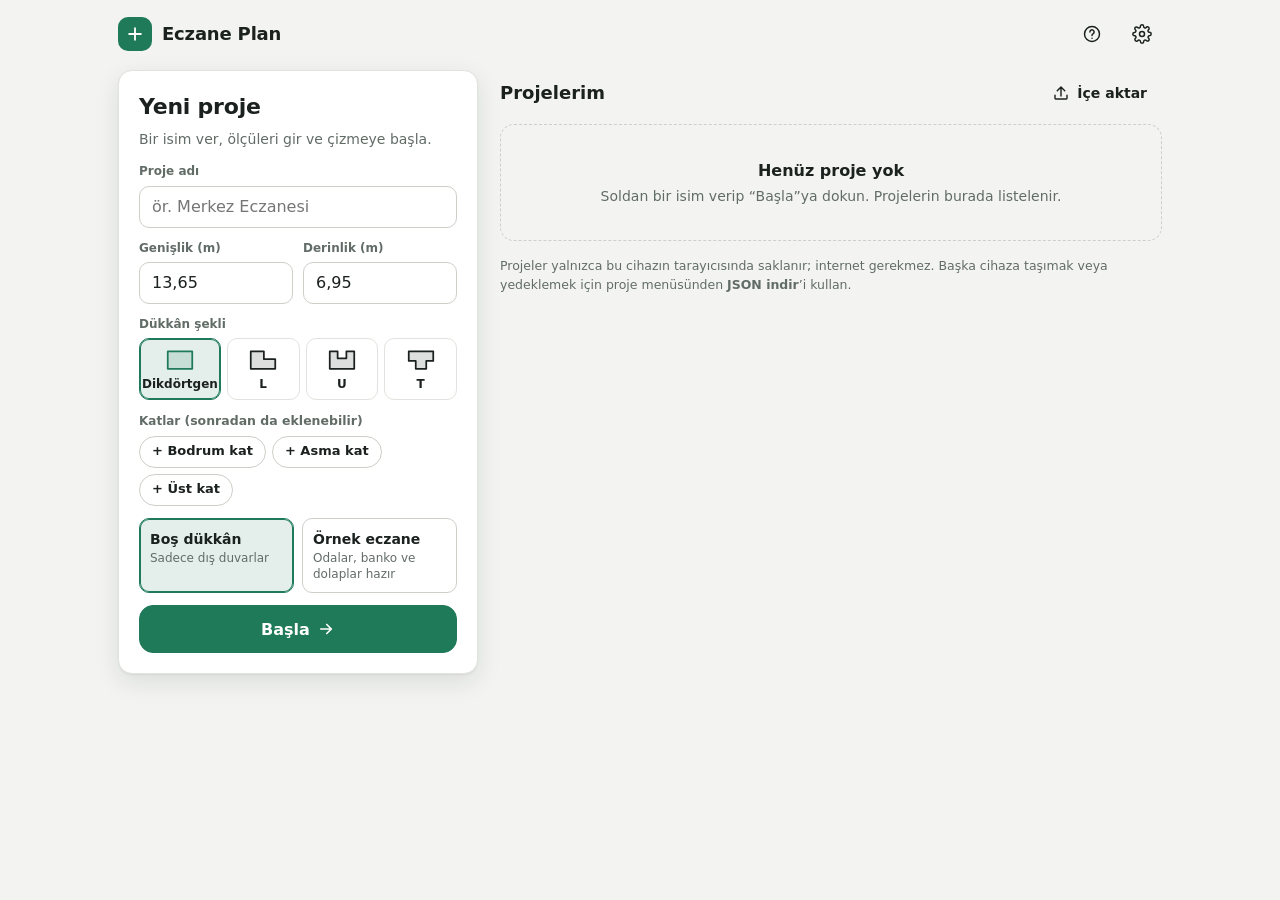
==== commit f58f1b98: "Katlar: bodrum, asma kat, üst katlar; merdiven/asansör; kolay 3B gezinti - Proje kat listesi (P.leve" ====
--- a/index.html
+++ b/index.html
@@ -458,6 +458,53 @@
   :root[data-glass] :is(.card,.bar,.side,.float,.menu,.dock,dialog.modal,.walkhint,.hintpill,.toast,.joy){background:#152038}
 }
 
+/* ---------- Tavan & aydınlatma ---------- */
+
+.luxbar{display:flex;flex-direction:column;gap:6px}
+.luxv{display:flex;align-items:baseline;gap:8px}
+.luxv b{font:700 24px/1 var(--font);letter-spacing:-.02em}
+.luxv span{color:var(--muted);font-size:12.5px}
+.luxv.ok b{color:var(--ok)} .luxv.w b{color:var(--warn)} .luxv.bad b{color:var(--danger)}
+.luxmeter{position:relative;height:8px;border-radius:99px;background:var(--surface-3);overflow:visible;margin:2px 0 12px}
+.luxmeter i{position:absolute;left:0;top:0;bottom:0;border-radius:99px;background:var(--ok)}
+.luxmeter i.w{background:var(--warn)} .luxmeter i.bad{background:var(--danger)}
+.luxmeter em{position:absolute;top:10px;transform:translateX(-50%);font:600 10px/1 var(--mono);font-style:normal;color:var(--muted)}
+.luxmeter em::before{content:"";position:absolute;left:50%;top:-12px;width:1.5px;height:10px;background:var(--ink);opacity:.45}
+.acts.stack .btn svg{width:30px;height:22px}
+.shapes.ceils{grid-template-columns:1fr 1fr}
+.shapes.ceils .btn{flex-direction:row;justify-content:flex-start;gap:8px;min-height:44px;padding:4px 10px;font-size:12.5px;white-space:normal;text-align:left;line-height:1.15}
+.shapes.ceils .btn svg{width:30px;height:24px}
+.kv .kv-full{grid-column:1/-1;font-size:12.5px;line-height:1.35}
+
+/* ---------- Katlar ---------- */
+.floorbar{left:12px;top:64px;flex-direction:column;gap:3px;padding:4px;align-items:stretch}
+.floorbar button{min-width:38px;height:36px;border:0;border-radius:var(--r-xs);background:transparent;font:800 14px/1 var(--font);color:var(--muted);display:inline-flex;align-items:center;justify-content:center}
+.floorbar button:hover{background:var(--surface-3);color:var(--ink)}
+.floorbar button.on{background:var(--accent);color:var(--accent-ink)}
+.floorbar .fb-add{color:var(--accent);height:30px}
+.floorbar .fb-add svg{width:18px;height:18px}
+.floorbar.single button:not(.fb-add){opacity:.75}
+.stage.is3d .floorbar{top:118px}
+@media (max-width:900px){ .floorbar{left:8px;top:58px} .floorbar button{min-width:34px;height:32px;font-size:13px} .stage.is3d .floorbar{top:112px} }
+.ritem.lvitem{grid-template-columns:28px 1fr auto}
+.ritem.lvitem .lvb{width:28px;height:28px;border-radius:8px;background:var(--surface-3);font:800 13px/28px var(--font);text-align:center;font-style:normal;color:var(--ink)}
+.ritem.lvitem.on{border-color:var(--accent);box-shadow:0 0 0 1px var(--accent) inset}
+.ritem.lvitem.on .lvb{background:var(--accent);color:var(--accent-ink)}
+.lvset{display:flex;flex-direction:column;gap:10px;border:1px solid var(--line);border-radius:var(--r-sm);padding:10px;background:var(--surface-2)}
+.lvset h5{margin:0;font-size:13px}
+.lvset .pf input[type=text]{width:100%;min-height:38px;border:1px solid var(--line-2);border-radius:var(--r-xs);background:var(--surface);padding:0 10px;font-size:15px}
+.acts.stack .btn:disabled{opacity:.4;cursor:default}
+/* Gezinti kontrolleri */
+.walknav{right:12px;bottom:12px;align-items:center}
+.walknav .tb{min-width:38px;justify-content:center}
+.liftpanel{left:50%;top:50%;transform:translate(-50%,-50%);flex-direction:column;gap:6px;padding:12px;min-width:200px;z-index:8}
+.liftpanel h4{margin:0 0 4px;font-size:14px;text-align:center}
+.liftpanel button{min-height:40px;border:1px solid var(--line-2);border-radius:var(--r-xs);background:var(--surface);font-weight:700;color:var(--ink)}
+.liftpanel button.on{background:var(--accent);color:var(--accent-ink);border-color:var(--accent)}
+.stage.walking .walkhint{bottom:64px}
+@media (max-width:900px){ .walknav{right:8px;bottom:8px;max-width:calc(100% - 150px);flex-wrap:wrap;justify-content:flex-end} .walknav .lbl{display:none} .stage.walking .walkhint{display:none} }
+@media (max-width:900px){ .stage.walking canvas.minimap{top:auto;bottom:66px;right:8px;width:120px} }
+
 </style>
 </head>
 <body>
@@ -481,6 +528,7 @@
           <label class="fl"><span>Derinlik (m)</span><input class="inp" id="newD" inputmode="decimal" value="6,95"></label>
         </div>
         <div class="fl" id="newShapeWrap"><span>Dükkân şekli</span><div class="shapes" id="newShape"></div></div>
+        <div class="fl"><span>Katlar <small class="note">(sonradan da eklenebilir)</small></span><div class="chips" id="newFloors"></div></div>
         <div class="tpl" id="newTpl">
           <button type="button" data-v="empty" class="on"><b>Boş dükkân</b><small>Sadece dış duvarlar</small></button>
           <button type="button" data-v="sample"><b>Örnek eczane</b><small>Odalar, banko ve dolaplar hazır</small></button>
@@ -530,11 +578,12 @@
 
       <div class="float tools" id="tools2d">
         <button class="tb on" data-tool="select" title="Seç ve taşı (V)"><svg viewBox="0 0 24 24" fill="none" stroke="currentColor" stroke-width="2" stroke-linejoin="round"><path d="M5 3l14 8-6.5 1.6L9.5 19z"/></svg><span class="lbl">Seç</span></button>
-        <button class="tb" data-tool="room" title="Oda çiz (O)"><svg viewBox="0 0 24 24" fill="none" stroke="currentColor" stroke-width="2"><rect x="3.5" y="4.5" width="17" height="15" rx="1"/><path d="M12 4.5v8h8.5"/></svg><span class="lbl">Oda çiz</span></button>
+        <button class="tb hide-m" data-tool="room" title="Oda çiz (O)"><svg viewBox="0 0 24 24" fill="none" stroke="currentColor" stroke-width="2"><rect x="3.5" y="4.5" width="17" height="15" rx="1"/><path d="M12 4.5v8h8.5"/></svg><span class="lbl">Oda çiz</span></button>
         <button class="tb" data-tool="wall" title="Duvar çiz (D)"><svg viewBox="0 0 24 24" fill="none" stroke="currentColor" stroke-width="2"><path d="M3 9h18M3 15h18M7 9v6M12 9v6M17 9v6"/></svg><span class="lbl">Duvar</span></button>
         <button class="tb" data-tool="erase" title="Silgi: alanı dükkândan çıkar (E)"><svg viewBox="0 0 24 24" fill="none" stroke="currentColor" stroke-width="2" stroke-linejoin="round"><path d="M14 4l6 6-9 9H6l-3-3z"/><path d="M9 9l6 6M6 19h14"/></svg><span class="lbl">Silgi</span></button>
         <button class="tb" data-tool="addarea" title="Alan ekle: dükkânı büyüt (A)"><svg viewBox="0 0 24 24" fill="none" stroke="currentColor" stroke-width="2" stroke-linecap="round"><path d="M4 4h10v6h6v10H4z"/><path d="M17 3v6M14 6h6" stroke-width="2.2"/></svg><span class="lbl">Alan ekle</span></button>
-        <button class="tb" data-tool="measure" title="Ölç (M)"><svg viewBox="0 0 24 24" fill="none" stroke="currentColor" stroke-width="2" stroke-linecap="round"><path d="M3 16L16 3l5 5L8 21z"/><path d="M7 12l2 2M10 9l2 2M13 6l2 2"/></svg><span class="lbl">Ölç</span></button>
+        <button class="tb hide-m" data-tool="measure" title="Ölç (M)"><svg viewBox="0 0 24 24" fill="none" stroke="currentColor" stroke-width="2" stroke-linecap="round"><path d="M3 16L16 3l5 5L8 21z"/><path d="M7 12l2 2M10 9l2 2M13 6l2 2"/></svg><span class="lbl">Ölç</span></button>
+        <button class="tb tog" id="togCeil" title="Tavan planı: aydınlatma (T)"><svg viewBox="0 0 24 24" fill="none" stroke="currentColor" stroke-width="2" stroke-linecap="round"><path d="M3 4h18M12 4v4"/><path d="M7 13a5 5 0 0110 0z"/><path d="M8 17l-1.5 3M12 17.5V21M16 17l1.5 3"/></svg><span class="lbl">Tavan</span></button>
         <button class="tb tog" id="togMulti" title="Çoklu seçim (veya Ctrl/Shift + tıkla)"><svg viewBox="0 0 24 24" fill="none" stroke="currentColor" stroke-width="2"><rect x="3" y="3" width="8" height="8" rx="1.5"/><rect x="13" y="13" width="8" height="8" rx="1.5"/><path d="M13 7h4a1 1 0 011 1v3M11 17H7a1 1 0 01-1-1v-3" stroke-dasharray="2 2"/></svg><span class="lbl">Çoklu</span></button>
         <span class="tsep hide-m"></span>
         <button class="tb tog on hide-m" id="togGrid" title="Izgara (G)"><svg viewBox="0 0 24 24" fill="none" stroke="currentColor" stroke-width="1.8"><path d="M3 9h18M3 15h18M9 3v18M15 3v18"/></svg><span class="lbl">Izgara</span></button>
@@ -552,8 +601,13 @@
         <button class="tb orbit-only" id="camIso" title="Açılı bak"><svg viewBox="0 0 24 24" fill="none" stroke="currentColor" stroke-width="2" stroke-linejoin="round"><path d="M12 3l8 4.5v9L12 21l-8-4.5v-9z"/><path d="M4 7.5l8 4.5 8-4.5M12 12v9"/></svg><span class="lbl">Açılı</span></button>
         <button class="tb" id="camRender" title="Render al (yüksek kaliteli görsel)"><svg viewBox="0 0 24 24" fill="none" stroke="currentColor" stroke-width="2" stroke-linejoin="round"><path d="M4 8h3l2-3h6l2 3h3a1 1 0 011 1v10a1 1 0 01-1 1H4a1 1 0 01-1-1V9a1 1 0 011-1z"/><circle cx="12" cy="13.5" r="3.5"/></svg><span class="lbl">Render</span></button>
         <button class="tb" id="camVideo" title="Video al"><svg viewBox="0 0 24 24" fill="none" stroke="currentColor" stroke-width="2" stroke-linejoin="round"><rect x="3" y="6" width="13" height="12" rx="2"/><path d="M16 10l5-3v10l-5-3z"/></svg><span class="lbl">Video</span></button>
+        <button class="tb tog" id="camCeil" title="Tavanı ve armatürleri göster"><svg viewBox="0 0 24 24" fill="none" stroke="currentColor" stroke-width="2" stroke-linecap="round"><path d="M3 4h18M12 4v4"/><path d="M7 13a5 5 0 0110 0z"/><path d="M8 17l-1.5 3M12 17.5V21M16 17l1.5 3"/></svg><span class="lbl">Tavan</span></button>
+        <button class="tb tog" id="camNight" title="Akşam: dış ışığı kapat, yalnızca armatürler"><svg viewBox="0 0 24 24" fill="none" stroke="currentColor" stroke-width="2" stroke-linecap="round" stroke-linejoin="round"><path d="M20 14.5A8 8 0 019.5 4a8 8 0 1010.5 10.5z"/></svg><span class="lbl">Akşam</span></button>
+        <button class="tb" id="camLevels" hidden title="Katları göster: bu kata kadar / ayrık / yalnız bu kat"><svg viewBox="0 0 24 24" fill="none" stroke="currentColor" stroke-width="2" stroke-linejoin="round"><path d="M12 3l9 4.5-9 4.5-9-4.5z"/><path d="M3 12l9 4.5 9-4.5M3 16.5L12 21l9-4.5"/></svg><span class="lbl" id="camLevelsLbl">Katlar</span></button>
         <button class="tb" id="camWalls" title="Duvar yüksekliği"><svg viewBox="0 0 24 24" fill="none" stroke="currentColor" stroke-width="2"><path d="M3 20h18M5 20V9h6v11M13 20v-7h6v7"/></svg><span class="lbl" id="camWallsLbl">Duvar: tam</span></button>
       </div>
+
+      <div class="float floorbar" id="floorBar"></div>
 
       <div class="hintpill" id="hintPill" hidden><span id="hintText"></span><button id="hintDone">Bitti</button></div>
 
@@ -572,6 +626,16 @@
 
       <div class="recbar" id="recBar" hidden><i></i><span id="recText">Kaydediliyor</span><button id="recStop">Durdur</button></div>
       <div class="walkhint" id="walkHint" hidden></div>
+      <div class="float walknav" id="walkNav" hidden>
+        <button class="tb" data-nav="left" title="45° sola dön (Q)"><svg viewBox="0 0 24 24" fill="none" stroke="currentColor" stroke-width="2.2" stroke-linecap="round"><path d="M4 12a8 8 0 102.3-5.6"/><path d="M4 4v5h5"/></svg></button>
+        <button class="tb" data-nav="level" title="Düz bak"><svg viewBox="0 0 24 24" fill="none" stroke="currentColor" stroke-width="2" stroke-linecap="round"><circle cx="12" cy="12" r="3"/><path d="M2 12h5M17 12h5"/></svg></button>
+        <button class="tb" data-nav="right" title="45° sağa dön (E)"><svg viewBox="0 0 24 24" fill="none" stroke="currentColor" stroke-width="2.2" stroke-linecap="round"><path d="M20 12a8 8 0 11-2.3-5.6"/><path d="M20 4v5h-5"/></svg></button>
+        <span class="tsep"></span>
+        <button class="tb" data-nav="home" title="Girişe dön"><svg viewBox="0 0 24 24" fill="none" stroke="currentColor" stroke-width="2" stroke-linejoin="round"><path d="M4 11l8-7 8 7v9h-5v-6H9v6H4z"/></svg><span class="lbl">Giriş</span></button>
+        <button class="tb" data-nav="up" title="Üst kata çık"><svg viewBox="0 0 24 24" fill="none" stroke="currentColor" stroke-width="2.2" stroke-linecap="round"><path d="M12 19V5M6 11l6-6 6 6"/></svg><span class="lbl" data-lbl="up">Üst kat</span></button>
+        <button class="tb" data-nav="down" title="Alt kata in"><svg viewBox="0 0 24 24" fill="none" stroke="currentColor" stroke-width="2.2" stroke-linecap="round"><path d="M12 5v14M6 13l6 6 6-6"/></svg><span class="lbl" data-lbl="down">Alt kat</span></button>
+      </div>
+      <div class="float liftpanel" id="liftPanel" hidden></div>
       <canvas class="minimap" id="minimap" hidden title="Haritaya dokun: oraya git"></canvas>
       <div class="crosshair" id="crosshair" hidden></div>
       <div class="joy" id="joy" hidden><div class="joy-knob" id="joyKnob"></div></div>
@@ -647,6 +711,9 @@
   fixture: {n: 'Islak hacim', solid: 1, color: '#F4F4F2', front: 1},
   human:   {n: 'İnsan', color: '#E07A5F'},
   zone:    {n: 'Boşluk', color: '#3FA66B'},
+  light:   {n: 'Aydınlatma', color: '#F2C94C'},
+  stair:   {n: 'Merdiven', solid: 1, color: '#B9AFA2', front: 1},
+  lift:    {n: 'Asansör', solid: 1, color: '#8E9AA6', front: 1},
 };
 const STYLES = {
   cabinet: [['drawer', 'İlaç dolabı'], ['otc', 'OTC dolabı'], ['cosmetic', 'Demir kozmetik'], ['open', 'Açık raf'], ['metal', 'Demir raf'], ['closed', 'Kapaklı'], ['gondola', 'Gondol'], ['glass', 'Vitrin'], ['fridge', 'Buzdolabı'], ['kitchen', 'Mutfak tezgâhı'], ['wstand', 'Cam önü stand']],
@@ -655,7 +722,19 @@
   door:    [['single', 'Tek kanat'], ['double', 'Çift kanat'], ['sliding', 'Sürgülü']],
   human:   [['stand', 'Ayakta'], ['wheelchair', 'Tekerlekli sandalye']],
   zone:    [['rect', 'Şerit'], ['circle', 'Daire']],
+  light:   [['linear', 'Lineer'], ['spot', 'Spot'], ['pendant', 'Avize']],
+  stair:   [['straight', 'Düz'], ['L', 'L dönüşlü'], ['U', 'U (çift kollu)'], ['spiral', 'Döner']],
 };
+/* Aydınlatma: montaj, avize modeli, ışık rengi */
+const LIGHT_MOUNTS = {linear: [['recessed', 'Gömme'], ['surface', 'Sıva üstü'], ['suspended', 'Sarkıt']], spot: [['recessed', 'Gömme'], ['surface', 'Sıva üstü']]};
+const PENDANT_MODELS = [['ring', 'Halka'], ['globe', 'Küre'], ['dome', 'Çan']];
+const CCTS = [[3000, '3000K sıcak'], [4000, '4000K doğal'], [6500, '6500K soğuk']];
+const CCT_COLOR = {3000: '#FFD7A1', 4000: '#FFF0DA', 6500: '#E2ECFF'};
+const LM_PER_W = 100;        // LED verimi (lm/W), yaklaşık
+const CEILINGS = [['grid', 'Asma tavan', '60 × 60 karo'], ['flat', 'Düz alçıpan', 'boyalı'], ['wood', 'Ahşap çıta', 'lineer'], ['none', 'Tavan yok', 'açık / brüt']];
+const CEIL_COLORS = {grid: ['#F4F3EF', '#FFFFFF', '#E6E1D7', '#CFD3D6', '#3A3F44'], flat: ['#F4F3EF', '#FFFFFF', '#E9E2D4', '#D6DBDF', '#3A3F44'], wood: ['#C79C6E', '#A8774A', '#7A5536', '#E2C9A1', '#3E3833'], none: ['#4A4F54', '#2E3236', '#D9D9D6']};
+const ceilOf = P => P.ceil || {type: 'grid', color: '#F4F3EF'};
+const isLight = it => it.type === 'light';
 
 /* Eklenebilir öğeler */
 const CATALOG = [
@@ -701,6 +780,18 @@
     {k: 'pass120', n: 'Geçiş 120 cm', sub: 'iki kişi', t: 'zone', s: 'rect', w: 1.2, d: 2, h: 0},
     {k: 'turn', n: 'Dönüş alanı', sub: 'Ø 150 · sandalye', t: 'zone', s: 'circle', w: 1.5, d: 1.5, h: 0},
   ]},
+  {g: 'Merdiven & asansör', list: [
+    {k: 'stair', n: 'Düz merdiven', sub: '100 × 440 · tek kol', t: 'stair', s: 'straight', w: 1.0, d: 4.4, h: 0, clear: 1.2},
+    {k: 'stairL', n: 'L merdiven', sub: 'sahanlıklı · 240 × 320', t: 'stair', s: 'L', w: 2.4, d: 3.2, h: 0, sw: 1.0, clear: 1.2},
+    {k: 'stairU', n: 'U merdiven', sub: 'çift kollu · 220 × 300', t: 'stair', s: 'U', w: 2.2, d: 3.0, h: 0, sw: 1.0, clear: 1.2},
+    {k: 'spiral', n: 'Döner merdiven', sub: 'Ø 160 · dar alan', t: 'stair', s: 'spiral', w: 1.6, d: 1.6, h: 0, clear: 1.0},
+    {k: 'lift', n: 'Asansör', sub: '160 × 170 · tüm katlar', t: 'lift', w: 1.6, d: 1.7, h: 0, clear: 1.5},
+  ]},
+  {g: 'Tavan & aydınlatma', list: [
+    {k: 'linear', n: 'Lineer LED', sub: '120 cm · gömme', t: 'light', s: 'linear', w: 1.2, d: .06, h: 0, mount: 'recessed', watt: 30},
+    {k: 'spot', n: 'Spot', sub: 'Ø 10 · gömme', t: 'light', s: 'spot', w: .1, d: .1, h: 0, mount: 'recessed', watt: 9},
+    {k: 'pendant', n: 'Avize', sub: 'Ø 60 · sarkıt', t: 'light', s: 'pendant', w: .6, d: .6, h: 0, model: 'ring', drop: .5, watt: 40},
+  ]},
 ];
 const CATALOG_BY_KEY = Object.fromEntries(CATALOG.flatMap(g => g.list).map(e => [e.k, e]));
 
@@ -736,6 +827,14 @@
     case 'table': return S(`<rect x="5" y="8" width="34" height="15" rx="1.5" fill="#B99470" fill-opacity=".35"/>`);
     case 'desk': return S(`<rect x="7" y="7" width="30" height="13" rx="1.5" fill="#B99470" fill-opacity=".35"/><rect x="17" y="21" width="10" height="7" rx="3" stroke-width="1.2"/>`);
     case 'round': return S(`<circle cx="22" cy="15" r="11" fill="#B99470" fill-opacity=".35"/>`);
+    case 'stair': return S(`<rect x="14" y="2" width="16" height="26" fill="#B9AFA2" fill-opacity=".35"/><path d="M14 7h16M14 11h16M14 15h16M14 19h16M14 23h16" stroke-width="1"/><path d="M22 26V5m-3 3l3-3 3 3" stroke="${acc}" stroke-width="1.6"/>`);
+    case 'stairL': return S(`<path d="M8 28V4h28v10H18v14z" fill="#B9AFA2" fill-opacity=".35"/><path d="M8 24h10M8 20h10M8 16h10M22 4v10M26 4v10M30 4v10" stroke-width="1"/><path d="M13 26V9h19" stroke="${acc}" stroke-width="1.6"/><path d="M29 6l3 3-3 3" stroke="${acc}" stroke-width="1.6"/>`);
+    case 'stairU': return S(`<path d="M8 28V3h28v25H25V12h-6v16z" fill="#B9AFA2" fill-opacity=".35"/><path d="M8 24h11M8 20h11M8 16h11M25 24h11M25 20h11M25 16h11" stroke-width="1"/><path d="M13 26V8h17v18" stroke="${acc}" stroke-width="1.6"/><path d="M27 23l3 3 3-3" stroke="${acc}" stroke-width="1.6"/>`);
+    case 'spiral': return S(`<circle cx="22" cy="15" r="13" fill="#B9AFA2" fill-opacity=".35"/><circle cx="22" cy="15" r="2" fill="currentColor"/><path d="M22 15V2M22 15l9-9M22 15h13M22 15l9 9M22 15v13M22 15l-9 9" stroke-width="1"/><path d="M22 23a8 8 0 1 1 8-8" stroke="${acc}" stroke-width="1.6"/>`);
+    case 'lift': return S(`<rect x="12" y="3" width="20" height="23" fill="#8E9AA6" fill-opacity=".3" stroke-width="2"/><path d="M12 3l20 23M32 3L12 26" stroke-width="1"/><path d="M17 26h10" stroke="${acc}" stroke-width="3"/><path d="M19 10l3-3 3 3M19 17l3 3 3-3" stroke-width="1.3"/>`);
+    case 'linear': return S(`<rect x="3" y="12" width="38" height="6" rx="1.5" fill="#F2C94C" fill-opacity=".55"/><path d="M6 15h32" stroke-width="1" stroke-dasharray="2 2"/><path d="M8 22l-2 4M16 22l-1 4M28 22l1 4M36 22l2 4" stroke="${acc}" stroke-width="1.3"/>`);
+    case 'spot': return S(`<circle cx="22" cy="13" r="7" fill="#F2C94C" fill-opacity=".55"/><path d="M17 8l10 10M27 8L17 18" stroke-width="1.1"/><path d="M15 23l-2 4M22 23v4M29 23l2 4" stroke="${acc}" stroke-width="1.3"/>`);
+    case 'pendant': return S(`<path d="M22 1v8" stroke-width="1.2"/><ellipse cx="22" cy="13" rx="14" ry="4.5" fill="#F2C94C" fill-opacity=".45" stroke-width="2"/><path d="M12 21l-2 5M22 21v5M32 21l2 5" stroke="${acc}" stroke-width="1.3"/>`);
     case 'person': return S(`<ellipse cx="22" cy="16" rx="11" ry="6" fill="#E07A5F" fill-opacity=".35"/><circle cx="22" cy="15" r="4" fill="#E07A5F" fill-opacity=".8" stroke="none"/>`);
     case 'wheel': return S(`<rect x="14" y="4" width="16" height="22" rx="2" fill="#E07A5F" fill-opacity=".2"/><path d="M12 8v14M32 8v14" stroke-width="3"/><circle cx="22" cy="13" r="3.5" fill="#E07A5F" fill-opacity=".8" stroke="none"/>`);
     case 'pass90': return S(`<rect x="15" y="2" width="14" height="26" fill="#3FA66B" fill-opacity=".18" stroke="#3FA66B" stroke-dasharray="3 2"/><path d="M18 15h8M18 15l2-2M18 15l2 2M26 15l-2-2M26 15l-2 2" stroke="#3FA66B" stroke-width="1.2"/>`);
@@ -901,7 +1000,8 @@
     localStorage.setItem(K_PROJ + p.id, JSON.stringify(p));
     const l = this.index().filter(e => e.id !== p.id);
     const old = this.index().find(e => e.id === p.id);
-    l.unshift({id: p.id, name: p.name, updated: p.updated, w: p.shop.w, d: p.shop.d, rooms: p.rooms.length, items: p.items.length, thumb: thumb || old?.thumb || ''});
+    const G = p.levels ? p.levels[groundIdx(p)] : p;
+    l.unshift({id: p.id, name: p.name, updated: p.updated, w: G.shop.w, d: G.shop.d, rooms: G.rooms.length, items: G.items.length, levels: p.levels ? p.levels.length : 1, thumb: thumb || old?.thumb || ''});
     try { this.writeIndex(l); }
     catch (e) { l[0].thumb = ''; this.writeIndex(l); }
   },
@@ -918,8 +1018,7 @@
 /* Proje oluştur / doğrula */
 function newProject(name, w, d) {
   const now = Date.now();
-  return {v: 2, id: uid(), name: name || 'Yeni proje', created: now, updated: now,
-    shop: {w: r3(w), d: r3(d), h: 2.8}, floor: 'seramik', rooms: [], items: [], voids: [], walls: [], seq: 1};
+  return bindLevels({v: 3, id: uid(), name: name || 'Yeni proje', created: now, updated: now, levels: [newLevel('ground', w, d, 2.8)], cur: 0, seq: 1});
 }
 function makeItem(e, cx, cy, extra = {}) {
   const t = TYPES[e.t];
@@ -927,55 +1026,113 @@
     id: '', type: e.t, style: e.s || '', name: e.n, cx: r3(cx), cy: r3(cy), w: e.w, d: e.d, h: e.h, rot: 0,
     color: e.color || t.color, clear: e.clear || 0, clearB: e.clearB || 0, elev: e.elev || 0, flip: false,
     rows: e.rows || 0, cols: e.cols || 0, split: 0, label: e.label || '', upper: !!e.upper,
-  }, extra);
+  }, e.t === 'light' ? {mount: e.mount || 'recessed', watt: e.watt || 10, cnt: 1, sp: .9, cct: 4000, model: e.model || 'ring', drop: e.drop || 0} : {},
+  e.t === 'stair' ? {sw: e.sw || 1} : {}, extra);
 }
 function nextId(p, pre) { p.seq = (p.seq || 1) + 1; return pre + p.seq.toString(36) + Math.random().toString(36).slice(2, 4); }
 
 function normalizeProject(o) {
   if (!o || typeof o !== 'object') return null;
   const num = (v, d, min = -1e4, max = 1e4) => (typeof v === 'number' && isFinite(v)) ? clamp(v, min, max) : d;
-  const shop = o.shop || {};
   const p = {
-    v: 2, id: typeof o.id === 'string' && o.id ? o.id : uid(), name: String(o.name || 'Proje').slice(0, 80),
-    created: num(o.created, Date.now(), 0, 1e15), updated: num(o.updated, Date.now(), 0, 1e15),
-    shop: {w: num(shop.w, 10, 1, 200), d: num(shop.d, 6, 1, 200), h: num(shop.h, 2.8, 2, 8)},
-    rooms: [], items: [], seq: num(o.seq, 1, 0, 1e9),
+    v: 3, id: typeof o.id === 'string' && o.id ? o.id : uid(), name: String(o.name || 'Proje').slice(0, 80),
+    created: num(o.created, Date.now(), 0, 1e15), updated: num(o.updated, Date.now(), 0, 1e15), seq: num(o.seq, 1, 0, 1e9), levels: [], cur: 0,
   };
   if (typeof o.sign === 'string') p.sign = o.sign.slice(0, 60);
-  p.voids = (Array.isArray(o.voids) ? o.voids : []).filter(v => v && typeof v === 'object').map(v => ({id: typeof v.id === 'string' ? v.id : uid(), x: num(v.x, 0), y: num(v.y, 0), w: num(v.w, 1, .05, 200), d: num(v.d, 1, .05, 200)}));
-  p.walls = (Array.isArray(o.walls) ? o.walls : []).filter(v => v && typeof v === 'object').map(v => ({id: typeof v.id === 'string' ? v.id : uid(), x1: num(v.x1, 0), y1: num(v.y1, 0), x2: num(v.x2, 1), y2: num(v.y2, 0), t: num(v.t, INNER_T, .05, .6)}))
-    .filter(w => Math.abs(w.x1 - w.x2) < .001 || Math.abs(w.y1 - w.y2) < .001);
-  p.floor = FLOOR_BY_KEY[o.floor] ? o.floor : 'seramik';
   if (o.kroki && typeof o.kroki === 'object') {
     const k = o.kroki, str = (v, n) => typeof v === 'string' ? v.slice(0, n) : undefined;
     p.kroki = {title: str(k.title, 60), name: str(k.name, 80), pharmacist: str(k.pharmacist, 80), address: str(k.address, 400), salesName: str(k.salesName, 60),
       scale: [50, 100, 200, 250, 500].includes(+k.scale) ? +k.scale : 'auto', rot: [0, 90, 180, 270].includes(+k.rot) && k.rot !== 'auto' ? +k.rot : 'auto',
-      north: isFinite(+k.north) ? normRot(+k.north) : 0, sign: k.sign !== false, items: k.items !== false};
+      north: isFinite(+k.north) ? normRot(+k.north) : 0, sign: k.sign !== false, items: k.items !== false, floors: k.floors === 'all' ? 'all' : 'cur'};
     for (const key in p.kroki) if (p.kroki[key] === undefined) delete p.kroki[key];
   }
   const ids = new Set();
   const fresh = pre => { let id; do { id = pre + Math.random().toString(36).slice(2, 8); } while (ids.has(id)); return id; };
-  for (const r of Array.isArray(o.rooms) ? o.rooms : []) {
-    if (!r || typeof r !== 'object') continue;
-    let id = typeof r.id === 'string' && r.id && !ids.has(r.id) ? r.id : fresh('r'); ids.add(id);
-    p.rooms.push({id, name: String(r.name ?? 'Oda').slice(0, 60), x: num(r.x, 0), y: num(r.y, 0), w: num(r.w, 3, MIN_ROOM, 200), d: num(r.d, 3, MIN_ROOM, 200),
-      color: /^#[0-9a-f]{6}$/i.test(r.color) ? r.color : ROOM_COLORS[p.rooms.length % ROOM_COLORS.length], floor: FLOOR_BY_KEY[r.floor] ? r.floor : ''});
+  /* Bir katın verisi (eski tek katlı biçimde proje kökünde durur) */
+  const level = (L, kind) => {
+    const shop = L.shop || {}, K = LEVEL_KINDS[kind] || LEVEL_KINDS.ground;
+    const lv = {id: typeof L.id === 'string' && L.id ? L.id : uid(), kind, name: typeof L.name === 'string' && L !== o ? L.name.slice(0, 40) : '',
+      slab: num(L.slab, K.slab, .1, 1), ox: num(L.ox, 0, -200, 200), oy: num(L.oy, 0, -200, 200),
+      shop: {w: num(shop.w, 10, 1, 200), d: num(shop.d, 6, 1, 200), h: num(shop.h, K.h, 2, 8)}, rooms: [], items: []};
+    if (kind === 'ground') { lv.ox = 0; lv.oy = 0; }
+    lv.voids = (Array.isArray(L.voids) ? L.voids : []).filter(v => v && typeof v === 'object').map(v => ({id: typeof v.id === 'string' ? v.id : uid(), x: num(v.x, 0), y: num(v.y, 0), w: num(v.w, 1, .05, 200), d: num(v.d, 1, .05, 200)}));
+    lv.walls = (Array.isArray(L.walls) ? L.walls : []).filter(v => v && typeof v === 'object').map(v => ({id: typeof v.id === 'string' ? v.id : uid(), x1: num(v.x1, 0), y1: num(v.y1, 0), x2: num(v.x2, 1), y2: num(v.y2, 0), t: num(v.t, INNER_T, .05, .6)}))
+      .filter(w => Math.abs(w.x1 - w.x2) < .001 || Math.abs(w.y1 - w.y2) < .001);
+    lv.floor = FLOOR_BY_KEY[L.floor] ? L.floor : 'seramik';
+    if (L.ceil && typeof L.ceil === 'object') {
+      const t = CEILINGS.some(c => c[0] === L.ceil.type) ? L.ceil.type : 'grid';
+      lv.ceil = {type: t, color: /^#[0-9a-f]{6}$/i.test(L.ceil.color) ? L.ceil.color : CEIL_COLORS[t][0]};
+    }
+    for (const r of Array.isArray(L.rooms) ? L.rooms : []) {
+      if (!r || typeof r !== 'object') continue;
+      let id = typeof r.id === 'string' && r.id && !ids.has(r.id) ? r.id : fresh('r'); ids.add(id);
+      lv.rooms.push({id, name: String(r.name ?? 'Oda').slice(0, 60), x: num(r.x, 0), y: num(r.y, 0), w: num(r.w, 3, MIN_ROOM, 200), d: num(r.d, 3, MIN_ROOM, 200),
+        color: /^#[0-9a-f]{6}$/i.test(r.color) ? r.color : ROOM_COLORS[lv.rooms.length % ROOM_COLORS.length], floor: FLOOR_BY_KEY[r.floor] ? r.floor : ''});
+    }
+    for (const it of Array.isArray(L.items) ? L.items : []) {
+      if (!it || typeof it !== 'object' || !TYPES[it.type]) continue;
+      let id = typeof it.id === 'string' && it.id && !ids.has(it.id) ? it.id : fresh('i'); ids.add(id);
+      const styles = STYLES[it.type];
+      const n = {
+        id, type: it.type, style: styles ? (styles.some(s => s[0] === it.style) ? it.style : styles[0][0]) : '',
+        name: String(it.name ?? TYPES[it.type].n).slice(0, 60),
+        cx: num(it.cx, 1), cy: num(it.cy, 1), w: num(it.w, 1, MIN_ITEM, 100), d: num(it.d, .5, 0.02, 100), h: num(it.h, 1, 0, 10),
+        rot: normRot(num(it.rot, 0)), color: /^#[0-9a-f]{6}$/i.test(it.color) ? it.color : TYPES[it.type].color,
+        clear: num(it.clear, 0, 0, 5), clearB: num(it.clearB, 0, 0, 5), elev: num(it.elev, 0, 0, 5), flip: !!it.flip,
+        rows: Math.round(num(it.rows, 0, 0, 16)), cols: Math.round(num(it.cols, 0, 0, 8)), split: num(it.split, 0, 0, 3),
+        label: String(it.label ?? '').slice(0, 30), upper: !!it.upper,
+      };
+      if (n.type === 'light') {
+        const mounts = LIGHT_MOUNTS[n.style];
+        Object.assign(n, {mount: mounts ? (mounts.some(m => m[0] === it.mount) ? it.mount : mounts[0][0]) : '', watt: num(it.watt, 10, 1, 500),
+          cnt: Math.round(num(it.cnt, 1, 1, 12)), sp: num(it.sp, .9, .2, 5), cct: CCTS.some(c => c[0] === +it.cct) ? +it.cct : 4000,
+          model: PENDANT_MODELS.some(m => m[0] === it.model) ? it.model : 'ring', drop: num(it.drop, 0, 0, 3)});
+        lightFix(n);
+      }
+      if (n.type === 'stair') { n.sw = num(it.sw, 1, .6, 2.5); if (n.style === 'spiral') n.d = n.w; }
+      lv.items.push(n);
+    }
+    return lv;
+  };
+  if (Array.isArray(o.levels) && o.levels.length) {
+    for (const L of o.levels) if (L && typeof L === 'object') p.levels.push(level(L, LEVEL_KINDS[L.kind] ? L.kind : 'upper'));
+    let g = p.levels.findIndex(l => l.kind === 'ground');
+    if (g < 0) { g = 0; p.levels[0].kind = 'ground'; }
+    p.levels.forEach((l, i) => { if (l.kind === 'ground' && i !== g) l.kind = i < g ? 'basement' : 'upper'; if (i < g) l.kind = 'basement'; if (i > g && l.kind === 'basement') l.kind = 'upper'; if (l.kind === 'mezzanine' && i !== g + 1) l.kind = 'upper'; });
+    p.levels[g].ox = p.levels[g].oy = 0;
+    p.cur = clamp(Math.round(num(o.cur, g)), 0, p.levels.length - 1);
+  } else p.levels.push(level(o, 'ground'));
+  return bindLevels(p);
+}
+
+/* Aydınlatma ölçü tutarlılığı: spot sırası genişliği, avize daire */
+function lightFix(it) {
+  if (it.style === 'spot') { it.cnt = clamp(Math.round(it.cnt || 1), 1, 12); it.d = .1; it.w = r3(it.cnt > 1 ? (it.cnt - 1) * it.sp + .1 : .1); }
+  else if (it.style === 'pendant') { it.d = it.w = r3(clamp(it.w, .2, 3)); if (!(it.drop > 0)) it.drop = .5; }
+  else if (it.style === 'linear') { it.d = r3(clamp(it.d, .03, .3)); if (it.mount === 'suspended' && !(it.drop > 0)) it.drop = .5; }
+  return it;
+}
+/* Armatürün tavandan aşağı uzandığı mesafe (alt ucu) */
+function lightDepth(it) {
+  if (it.style === 'pendant') return (it.drop || .7) + (it.model === 'globe' ? it.w : it.model === 'dome' ? it.w * .375 : .03);
+  if (it.style === 'linear') return it.mount === 'suspended' ? (it.drop || .5) + .07 : it.mount === 'surface' ? .07 : .01;
+  return it.mount === 'surface' ? .11 : .01;
+}
+/* Armatür ışık akısı (lm) ve gücü (W) — yaklaşık */
+function lightWatt(it) { return it.style === 'linear' ? it.watt * it.w : it.style === 'spot' ? it.watt * (it.cnt || 1) : it.watt; }
+function lightLm(it) { return lightWatt(it) * LM_PER_W; }
+function lightStats(P) {
+  const L = P.items.filter(isLight), A = Math.max(1, shopArea(P));
+  const st = {spot: 0, spots: 0, linear: 0, linM: 0, pendant: 0, W: 0, lm: 0, n: L.length};
+  for (const it of L) {
+    if (it.style === 'spot') { st.spot++; st.spots += it.cnt || 1; }
+    else if (it.style === 'linear') { st.linear++; st.linM += it.w; }
+    else st.pendant++;
+    st.W += lightWatt(it); st.lm += lightLm(it);
   }
-  for (const it of Array.isArray(o.items) ? o.items : []) {
-    if (!it || typeof it !== 'object' || !TYPES[it.type]) continue;
-    let id = typeof it.id === 'string' && it.id && !ids.has(it.id) ? it.id : fresh('i'); ids.add(id);
-    const styles = STYLES[it.type];
-    p.items.push({
-      id, type: it.type, style: styles ? (styles.some(s => s[0] === it.style) ? it.style : styles[0][0]) : '',
-      name: String(it.name ?? TYPES[it.type].n).slice(0, 60),
-      cx: num(it.cx, 1), cy: num(it.cy, 1), w: num(it.w, 1, MIN_ITEM, 100), d: num(it.d, .5, 0.02, 100), h: num(it.h, 1, 0, 10),
-      rot: normRot(num(it.rot, 0)), color: /^#[0-9a-f]{6}$/i.test(it.color) ? it.color : TYPES[it.type].color,
-      clear: num(it.clear, 0, 0, 5), clearB: num(it.clearB, 0, 0, 5), elev: num(it.elev, 0, 0, 5), flip: !!it.flip,
-      rows: Math.round(num(it.rows, 0, 0, 16)), cols: Math.round(num(it.cols, 0, 0, 8)), split: num(it.split, 0, 0, 3),
-      label: String(it.label ?? '').slice(0, 30), upper: !!it.upper,
-    });
-  }
-  return p;
+  st.lux = st.lm * .44 / A;   // kullanım (0,55) × bakım (0,8) faktörü
+  st.wpm = st.W / A;
+  return st;
 }
 
 /* Örnek eczane yerleşimi (13,65 × 6,95 m) */
@@ -1084,6 +1241,245 @@
 }
 
 /* =====================================================================
+   Katlar: bodrum, zemin, asma kat, üst katlar. Her kat kendi dükkân şekli,
+   odaları, eşyaları ve tavanıyla saklanır (P.levels, alttan üste). Etkin kat
+   P.cur; P.shop / P.items ... etkin katın verisine bağlıdır (erişimci).
+   Kat konumu zemin kata göre (ox, oy) kaydırılabilir; yükseklikler zincirlenir.
+   ===================================================================== */
+
+const LEVEL_KINDS = {
+  basement:  {n: 'Bodrum kat', h: 2.6, slab: .3},
+  ground:    {n: 'Zemin kat', h: 2.8, slab: .3},
+  mezzanine: {n: 'Asma kat', h: 2.4, slab: .2},
+  upper:     {n: 'Üst kat', h: 2.8, slab: .3},
+};
+const LV_FIELDS = ['shop', 'rooms', 'items', 'voids', 'walls', 'floor', 'ceil'];
+const STAIR_MAX_RISE = .18;   // en fazla rıht yüksekliği (m)
+
+/* P.shop, P.items ... → P.levels[P.cur].shop ... */
+function bindLevels(p) {
+  for (const k of LV_FIELDS) Object.defineProperty(p, k, {get() { return this.levels[this.cur][k]; }, set(v) { this.levels[this.cur][k] = v; }, enumerable: false, configurable: true});
+  return p;
+}
+function newLevel(kind, w, d, h) {
+  const K = LEVEL_KINDS[kind] || LEVEL_KINDS.upper;
+  return {id: uid(), kind, name: '', slab: K.slab, ox: 0, oy: 0, shop: {w: r3(w), d: r3(d), h: h || K.h}, floor: kind === 'basement' ? 'epoksi' : 'seramik', rooms: [], items: [], voids: [], walls: []};
+}
+/* Başka bir katı, etkin katı değiştirmeden okumak için hafif görünüm */
+function lvView(P, i) {
+  return bindLevels({levels: P.levels, cur: i, name: P.name, sign: P.sign, kroki: P.kroki, id: P.id, seq: P.seq});
+}
+const groundIdx = P => Math.max(0, P.levels.findIndex(l => l.kind === 'ground'));
+const curLevel = P => P.levels[P.cur];
+const multiLevel = P => P.levels && P.levels.length > 1;
+
+/* Kat taban kotu (m): zemin 0; üstte alt katın yüksekliği + döşeme; altta tersi */
+function levelElev(P, i) {
+  const L = P.levels, g = groundIdx(P);
+  let e = 0;
+  if (i > g) for (let j = g; j < i; j++) e += L[j].shop.h + L[j + 1].slab;
+  else for (let j = g - 1; j >= i; j--) e -= L[j + 1].slab + L[j].shop.h;
+  return r3(e);
+}
+/* Bir kattan üstündekine kat yüksekliği (döşeme dahil) */
+function floorToFloor(P, i) {
+  const L = P.levels;
+  return L[i].shop.h + (L[i + 1] ? L[i + 1].slab : .3);
+}
+function levelName(P, i) {
+  const L = P.levels, lv = L[i];
+  if (lv.name) return lv.name;
+  const g = groundIdx(P);
+  if (lv.kind === 'ground') return 'Zemin kat';
+  if (lv.kind === 'mezzanine') return 'Asma kat';
+  if (lv.kind === 'basement') { const k = g - i; return k === 1 ? 'Bodrum kat' : `${k}. bodrum kat`; }
+  let n = 0; for (let j = g + 1; j <= i; j++) if (L[j].kind === 'upper') n++;
+  return `${n}. kat`;
+}
+function levelShort(P, i) {
+  const L = P.levels, lv = L[i], g = groundIdx(P);
+  if (lv.kind === 'ground') return 'Z';
+  if (lv.kind === 'mezzanine') return 'A';
+  if (lv.kind === 'basement') { const k = g - i; return k === 1 ? 'B' : 'B' + k; }
+  let n = 0; for (let j = g + 1; j <= i; j++) if (L[j].kind === 'upper') n++;
+  return String(n);
+}
+/* Kat yerel koordinatı → başka katın yerel koordinatı */
+const lvShift = (P, from, to) => [P.levels[from].ox - P.levels[to].ox, P.levels[from].oy - P.levels[to].oy];
+function shiftItem(it, dx, dy, extra) { return Object.assign({}, it, {cx: r3(it.cx + dx), cy: r3(it.cy + dy)}, extra || {}); }
+
+/* ---------- Merdiven ---------- */
+/* Basamak sayısı ve rıht: kat yüksekliğini ≤ 18 cm rıhtlara böl */
+function stairRise(P, i) {
+  const top = !!P.levels[i + 1], ff = floorToFloor(P, i);
+  const n = Math.max(4, Math.ceil(ff / STAIR_MAX_RISE - 1e-6));
+  return {ff, n, r: ff / n, top};
+}
+/* Merdiven geometrisi (yerel; ön yüz +y = alt giriş): basamaklar, yürüme yolu (t: 0 alt kat → 1 üst kat) */
+function stairGeom(it, n) {
+  const w = it.w, d = it.d, m = it.flip ? -1 : 1, st = it.style || 'straight';
+  const treads = [], R4 = (x0, y0, x1, y1) => [[x0 * m, y0], [x1 * m, y0], [x1 * m, y1], [x0 * m, y1]];
+  let path, exit, width = w, flights = [];
+  if (st === 'L' || st === 'U') {
+    const sw = clamp(it.sw || 1, .6, st === 'U' ? w / 2 : Math.min(w, d) - .3);
+    width = sw;
+    if (st === 'L') {
+      const L1 = d - sw, L2 = w - sw, s1 = clamp(Math.round((n - 2) * L1 / (L1 + L2)), 1, n - 3), s2 = n - 2 - s1, g1 = L1 / s1, g2 = L2 / s2;
+      for (let k = 1; k <= s1; k++) treads.push({poly: R4(-w / 2, d / 2 - k * g1, -w / 2 + sw, d / 2 - (k - 1) * g1), k});
+      treads.push({poly: R4(-w / 2, -d / 2, -w / 2 + sw, -d / 2 + sw), k: s1 + 1, landing: true});
+      for (let j = 1; j <= s2; j++) treads.push({poly: R4(-w / 2 + sw + (j - 1) * g2, -d / 2, -w / 2 + sw + j * g2, -d / 2 + sw), k: s1 + 1 + j});
+      const cx1 = -w / 2 + sw / 2, cy = -d / 2 + sw / 2;
+      path = [[cx1, d / 2, 0], [cx1, -d / 2 + sw, (s1 + .5) / n], [cx1, cy, (s1 + 1) / n], [-w / 2 + sw, cy, (s1 + 1.5) / n], [w / 2, cy, 1]];
+      exit = {x: w / 2 * m, y: cy, dx: m, dy: 0};
+      flights = [{len: L1, steps: s1, going: g1}, {len: L2, steps: s2, going: g2}];
+    } else {
+      const L = d - sw, s1 = Math.ceil((n - 2) / 2), s2 = n - 2 - s1, g1 = L / s1, g2 = L / s2;
+      for (let k = 1; k <= s1; k++) treads.push({poly: R4(-w / 2, d / 2 - k * g1, -w / 2 + sw, d / 2 - (k - 1) * g1), k});
+      treads.push({poly: R4(-w / 2, -d / 2, w / 2, -d / 2 + sw), k: s1 + 1, landing: true});
+      for (let j = 1; j <= s2; j++) treads.push({poly: R4(w / 2 - sw, -d / 2 + sw + (j - 1) * g2, w / 2, -d / 2 + sw + j * g2), k: s1 + 1 + j});
+      const cx1 = -w / 2 + sw / 2, cx2 = w / 2 - sw / 2, cy = -d / 2 + sw / 2;
+      path = [[cx1, d / 2, 0], [cx1, -d / 2 + sw, (s1 + .5) / n], [cx1, cy, (s1 + 1) / n], [cx2, cy, (s1 + 1) / n], [cx2, -d / 2 + sw, (s1 + 1.5) / n], [cx2, d / 2, 1]];
+      exit = {x: cx2 * m, y: d / 2, dx: 0, dy: 1};
+      flights = [{len: L, steps: s1, going: g1}, {len: L, steps: s2, going: g2}];
+    }
+    path = path.map(([x, y, t]) => [x * m, y, t]);
+  } else if (st === 'spiral') {
+    const Rr = w / 2, r0 = .07, S = clamp((n - 1) * 24, 270, 340) * D2R, da = S / (n - 1), dir = m, a0 = Math.PI / 2, wl = Rr * .62;
+    const P2 = (r, a) => [r * Math.cos(a), r * Math.sin(a)];
+    for (let k = 1; k <= n - 1; k++) {
+      const a1 = a0 + dir * (k - 1) * da, a2 = a0 + dir * k * da, poly = [];
+      for (let q = 0; q <= 4; q++) poly.push(P2(Rr, a1 + (a2 - a1) * q / 4));
+      poly.push(P2(r0, a2), P2(r0, a1));
+      treads.push({poly, k});
+    }
+    path = [];
+    for (let q = 0; q <= 24; q++) { const a = a0 + dir * S * q / 24; const [x, y] = P2(wl, a); path.push([x, y, q / 24]); }
+    const aE = a0 + dir * S;
+    exit = {x: Math.cos(aE) * wl, y: Math.sin(aE) * wl, dx: -Math.sin(aE) * dir, dy: Math.cos(aE) * dir};
+    width = Math.min(Rr - wl, wl - r0) * 2;
+    flights = [{len: S * wl, steps: n - 1, going: da * wl}];
+  } else {
+    const g = d / (n - 1);
+    for (let k = 1; k <= n - 1; k++) treads.push({poly: R4(-w / 2, d / 2 - k * g, w / 2, d / 2 - (k - 1) * g), k});
+    path = [[0, d / 2, 0], [0, -d / 2, 1]];
+    exit = {x: 0, y: -d / 2, dx: 0, dy: -1};
+    flights = [{len: d, steps: n - 1, going: g}];
+  }
+  const p0 = path[0], p1 = path[1], L0 = Math.hypot(p1[0] - p0[0], p1[1] - p0[1]) || 1;
+  const entry = {x: p0[0], y: p0[1], dx: (p1[0] - p0[0]) / L0, dy: (p1[1] - p0[1]) / L0};
+  return {treads, path, entry, exit, width, flights};
+}
+/* Yol üzerinde: toplam uzunluk, s'deki nokta, en yakın nokta */
+function pathLen(path) { let L = 0; for (let i = 1; i < path.length; i++) L += Math.hypot(path[i][0] - path[i - 1][0], path[i][1] - path[i - 1][1]); return L; }
+function pathAt(path, s) {
+  let acc = 0;
+  for (let i = 1; i < path.length; i++) {
+    const a = path[i - 1], b = path[i], L = Math.hypot(b[0] - a[0], b[1] - a[1]);
+    if (s <= acc + L || i === path.length - 1) {
+      const u = L ? clamp((s - acc) / L, 0, 1) : 0;
+      return {x: a[0] + (b[0] - a[0]) * u, y: a[1] + (b[1] - a[1]) * u, t: a[2] + (b[2] - a[2]) * u, dx: L ? (b[0] - a[0]) / L : 0, dy: L ? (b[1] - a[1]) / L : 1};
+    }
+    acc += L;
+  }
+  const e = path[path.length - 1]; return {x: e[0], y: e[1], t: e[2], dx: 0, dy: 1};
+}
+function pathProject(path, x, y) {
+  let best = {d: Infinity, s: 0, lat: 0}, acc = 0;
+  for (let i = 1; i < path.length; i++) {
+    const a = path[i - 1], b = path[i], vx = b[0] - a[0], vy = b[1] - a[1], L2 = vx * vx + vy * vy, L = Math.sqrt(L2);
+    const u = L2 ? clamp(((x - a[0]) * vx + (y - a[1]) * vy) / L2, 0, 1) : 0;
+    const px = a[0] + vx * u, py = a[1] + vy * u, dd = Math.hypot(x - px, y - py);
+    if (dd < best.d) best = {d: dd, s: acc + u * L, lat: L ? ((x - a[0]) * vy - (y - a[1]) * vx) / L : 0};
+    acc += L;
+  }
+  return best;
+}
+/* Merdiven bilgisi + uyarılar (yerinde, kat i'de duran merdiven) */
+function stairInfo(P, i, it) {
+  const R = stairRise(P, i), G = stairGeom(it, R.n), warn = [];
+  const going = Math.min(...G.flights.map(f => f.going));
+  if (!R.top) warn.push('Üstünde kat yok: merdiven bir üst kata bağlanır. Önce kat ekle.');
+  if (it.style === 'spiral') { if (going < .2) warn.push(`Döner merdivende yürüme çizgisinde basamak ${fmtCm(going)} cm: dar. Çapı büyüt (Ø 180–200 cm).`); }
+  else if (going < .25) warn.push(`Basamak derinliği ${fmtCm(going)} cm: çok dik (en az 26–28 cm önerilir). Merdiveni uzat.`);
+  else if (2 * R.r + going < .58 || 2 * R.r + going > .66) warn.push('Rıht/basamak oranı rahat değil (2 rıht + 1 basamak ≈ 60–64 cm).');
+  if (G.width < .9) warn.push(`Kol genişliği ${fmtCm(G.width)} cm: en az 90 cm (kamuya açık alanda 120 cm) önerilir.`);
+  if (R.top) {
+    const up = lvView(P, i + 1), [dx, dy] = lvShift(P, i, i + 1);
+    const ex = toWorld(it, G.exit.x, G.exit.y), ax = ex[0] + dx + G.exit.dx * .3, ay = ex[1] + dy + G.exit.dy * .3;
+    const b = itemBox(it);
+    const inside = [[b.x0, b.y0], [b.x1, b.y0], [b.x1, b.y1], [b.x0, b.y1]].every(([x, y]) => inShop(up, x + dx, y + dy));
+    if (!inside) warn.push(`Merdiven boşluğu ${levelName(P, i + 1)} sınırının dışına taşıyor.`);
+    else if (!inShop(up, ax, ay)) warn.push(`Merdivenin çıkışı ${levelName(P, i + 1)} içinde değil: yönünü çevir.`);
+  }
+  return Object.assign({}, R, {geom: G, going, warn});
+}
+
+/* ---------- Katlar arası türetilen veriler ----------
+   holes: alt kattaki merdivenlerin bu katta açtığı döşeme boşlukları
+   ghosts: başka katlardaki asansörlerin bu kattaki kuyuları */
+const _lvDer = new Map();
+function levelDerived(P, i) {
+  if (!P.levels) return {holes: [], ghosts: []};
+  const L = P.levels, below = L[i - 1];
+  const key = JSON.stringify([i, L.map(l => [l.ox, l.oy, l.shop.h, l.slab, l.items.filter(t => t.type === 'stair' || t.type === 'lift').map(t => [t.id, t.style, t.cx, t.cy, t.w, t.d, t.rot, t.flip, t.sw])])]);
+  const c = _lvDer.get(P.id + ':' + i);
+  if (c && c.key === key) return c.v;
+  const holes = [], ghosts = [];
+  if (below) {
+    const [dx, dy] = lvShift(P, i - 1, i), n = stairRise(P, i - 1).n;
+    for (const it of below.items) if (it.type === 'stair') {
+      const s = shiftItem(it, dx, dy, {ghost: true, lv: i - 1}), G = stairGeom(it, n), b = itemBox(s);
+      const [ex, ey] = toWorld(s, G.exit.x, G.exit.y);
+      const dE = {t: Math.abs(ey - b.y0), b: Math.abs(ey - b.y1), l: Math.abs(ex - b.x0), r: Math.abs(ex - b.x1)};
+      const edge = Object.keys(dE).sort((p, q) => dE[p] - dE[q])[0];
+      holes.push({it: s, box: b, poly: itemPoly(s), edge, lv: i - 1});
+    }
+  }
+  L.forEach((lv, j) => { if (j === i) return; const [dx, dy] = lvShift(P, j, i); for (const it of lv.items) if (it.type === 'lift') ghosts.push(shiftItem(it, dx, dy, {ghost: true, lv: j})); });
+  const v = {holes, ghosts};
+  _lvDer.set(P.id + ':' + i, {key, v});
+  return v;
+}
+/* Asma kat: zemin katın üstündeki iç kenarlar duvar değil korkuluk olur */
+function mezzRailCheck(P) {
+  if (!P.levels || curLevel(P).kind !== 'mezzanine') return null;
+  const i = P.cur, g = P.levels.findIndex((l, j) => j < i && l.kind === 'ground');
+  if (g < 0) return null;
+  const gv = lvView(P, g), [dx, dy] = lvShift(P, i, g);
+  return (x, y) => inShop(gv, x + dx, y + dy);
+}
+/* Zemin katın üstündeki asma katın ayak izi (zemin yerel koordinatında) */
+function mezzOver(P, i) {
+  const L = P.levels; if (!L || L[i].kind !== 'ground') return null;
+  const j = i + 1; if (!L[j] || L[j].kind !== 'mezzanine') return null;
+  const [dx, dy] = lvShift(P, j, i);
+  return {lv: j, rects: shopRects(lvView(P, j)).map(r => ({x: r3(r.x + dx), y: r3(r.y + dy), w: r.w, d: r.d})), top: L[i].shop.h + L[j].slab + L[j].shop.h, slab: L[j].slab};
+}
+/* Kat ekle (veri): bodrum en alta, asma kat zeminin hemen üstüne, üst kat en üste. Eklenen katın sırası döner. */
+function levelAdd(P, kind) {
+  const L = P.levels, g = groundIdx(P);
+  if (kind === 'mezzanine' && L.some(l => l.kind === 'mezzanine')) return -1;
+  const idx = kind === 'basement' ? 0 : kind === 'mezzanine' ? g + 1 : L.length;
+  const top = L[L.length - 1], ref = kind === 'basement' ? L[0] : kind === 'mezzanine' || top.kind === 'mezzanine' ? L[g] : top;
+  const lv = newLevel(kind, ref.shop.w, ref.shop.d);
+  lv.ox = ref.ox; lv.oy = ref.oy;
+  lv.voids = ref.voids.map(v => Object.assign({}, v, {id: uid()}));
+  if (kind === 'mezzanine') { // girişin karşı tarafında, zeminin ~%45'i kadar
+    const gv = lvView(P, g), ent = Kroki.entrance(gv, computeWalls(gv)), W = ref.shop.w, D = ref.shop.d, side = ent ? ent.side : 'b';
+    const q = v => Math.round(v * .45 / GRID) * GRID;
+    lv.voids = [];
+    if (side === 'b' || side === 't') { lv.shop.d = q(D); lv.oy = side === 'b' ? 0 : r3(D - lv.shop.d); }
+    else { lv.shop.w = q(W); lv.ox = side === 'r' ? 0 : r3(W - lv.shop.w); }
+    lv.ceil = {type: 'flat', color: '#F4F3EF'};
+  }
+  L.splice(idx, 0, lv);
+  if (idx <= P.cur && L.length > 1) P.cur++;
+  return idx;
+}
+/* Kat listesi için toplam/özet alanlar */
+function levelArea(P, i) { return shopArea(lvView(P, i)); }
+
+/* =====================================================================
    Geometri: dönüşümler, duvarlar, boşluk ve çakışma analizi
    ===================================================================== */
 
@@ -1091,7 +1487,7 @@
 function toWorld(it, lx, ly) { const [x, y] = rotPt(lx, ly, it.rot || 0); return [it.cx + x, it.cy + y]; }
 function toLocal(it, wx, wy) { return rotPt(wx - it.cx, wy - it.cy, -(it.rot || 0)); }
 function localPoly(it, x0, y0, x1, y1) { return [toWorld(it, x0, y0), toWorld(it, x1, y0), toWorld(it, x1, y1), toWorld(it, x0, y1)]; }
-const isRound = it => (it.type === 'table' && it.style === 'round') || (it.type === 'zone' && it.style === 'circle');
+const isRound = it => (it.type === 'table' && it.style === 'round') || (it.type === 'zone' && it.style === 'circle') || (it.type === 'light' && it.style === 'pendant') || (it.type === 'stair' && it.style === 'spiral');
 const isSolid = it => !!TYPES[it.type]?.solid;
 const isOpening = it => it.type === 'door' || it.type === 'window';
 function itemPoly(it) {
@@ -1167,7 +1563,14 @@
   }
   return out;
 }
-function shopArea(P) { return shopRects(P).reduce((s, r) => s + r.w * r.d, 0); }
+function shopArea(P) {
+  let a = shopRects(P).reduce((s, r) => s + r.w * r.d, 0);
+  if (P.levels) for (const h of levelDerived(P, P.cur).holes) { // merdiven boşlukları net alana girmez
+    const b = h.box, x0 = clamp(b.x0, 0, P.shop.w), x1 = clamp(b.x1, 0, P.shop.w), y0 = clamp(b.y0, 0, P.shop.d), y1 = clamp(b.y1, 0, P.shop.d);
+    if (x1 > x0 && y1 > y0) a -= (x1 - x0) * (y1 - y0);
+  }
+  return Math.max(0, a);
+}
 /* Dış sınır kenarları: {h, e (hat), a..b, n (dışa yön işareti)} */
 function outerEdges(P) {
   const {X, Y, ins} = shopGrid(P), nx = X.length - 1, ny = Y.length - 1, raw = [];
@@ -1214,9 +1617,13 @@
    seg: {h, c: hat, a..b: aralık, t, outer, n: dışa yön (dış duvar), e/ea/eb: iç yüz hattı ve aralığı, open: []} */
 function computeWalls(P) {
   const to = OUTER_T, ti = INNER_T, eps = .004;
-  const segs = [];
+  const segs = [], overGround = mezzRailCheck(P);
   for (const e of outerEdges(P)) {
     let a = e.a, b = e.b;
+    if (overGround) { // asma kat: zemin katın iç boşluğuna bakan kenar → korkuluk
+      const smp = [.15, .5, .85].map(f => e.a + (e.b - e.a) * f), off = e.e + e.n * .35;
+      if (smp.filter(v => e.h ? overGround(v, off) : overGround(off, v)).length >= 2) { segs.push({h: e.h, c: r3(e.e + e.n * .025), a: r3(e.a), b: r3(e.b), t: .05, outer: 1, rail: 1, n: e.n, e: e.e, ea: e.a, eb: e.b}); continue; }
+    }
     const IN = (x, y) => inShop(P, x, y);
     if (e.h) {
       if (!IN(a - eps, e.e - e.n * eps)) a -= to;   // dış köşe: uzat
@@ -1305,6 +1712,7 @@
 function nearestWall(segs, x, y, maxD) {
   let best = null, bd = maxD;
   for (const s of segs) {
+    if (s.rail) continue; // korkuluğa kapı/pencere oturmaz
     const along = s.h ? x : y, lc = s.h ? y : x;
     const [a, b] = segRange(s);
     const d = Math.hypot(along - clamp(along, a, b), lc - s.c);
@@ -1366,6 +1774,15 @@
   const walls = wallPieces(segs, o => o.type === 'door').map(rectPoly);
   _voidPolys = (P.voids || []).map(v => rectPoly({x0: v.x, y0: v.y, x1: v.x + v.w, y1: v.y + v.d}));
   const bad = new Set(), zoneBad = new Set(), issues = [];
+  // Başka katlardan gelen sabit engeller: merdiven boşlukları, asansör kuyuları
+  const der = P.levels ? levelDerived(P, P.cur) : {holes: [], ghosts: []};
+  const fixed = [...der.holes.map(h => ({nm: 'merdiven boşluğu', poly: h.poly})), ...der.ghosts.map(g => ({nm: 'asansör kuyusu', poly: itemPoly(g)}))];
+  for (const s of solids) for (const f of fixed) if (polyOverlap(s.poly, f.poly)) { bad.add(s.it.id); issues.push({id: s.it.id, t: `${nm(s.it)} ${f.nm} ile çakışıyor`}); }
+  if (P.levels) for (const it of P.items) {
+    if (it.type === 'stair') { const inf = stairInfo(P, P.cur, it); if (inf.warn.length) { issues.push({id: it.id, w: 1, t: `${nm(it)}: ${inf.warn[0]}`}); if (!inf.top) bad.add(it.id); } }
+    if (it.type === 'lift' && P.levels.length < 2) issues.push({id: it.id, w: 1, t: `${nm(it)}: tek katlı projede asansör gerekmez; kat ekleyince tüm katlarda kuyu oluşur.`});
+    if (it.type === 'lift') P.levels.forEach((lv, j) => { if (j === P.cur) return; const [dx, dy] = lvShift(P, P.cur, j), b = itemBox(it), v = lvView(P, j); if (![[b.x0, b.y0], [b.x1, b.y0], [b.x1, b.y1], [b.x0, b.y1]].every(([x, y]) => inShop(v, x + dx, y + dy))) issues.push({id: it.id, w: 1, t: `${nm(it)} kuyusu ${levelName(P, j)} sınırının dışında kalıyor`}); });
+  }
   for (let i = 0; i < solids.length; i++) for (let j = i + 1; j < solids.length; j++) {
     const a = solids[i], b = solids[j];
     if (polyOverlap(a.poly, b.poly)) { bad.add(a.it.id); bad.add(b.it.id); issues.push({id: a.it.id, t: `${nm(a.it)} ile ${nm(b.it)} üst üste`}); }
@@ -1376,6 +1793,7 @@
   }
   const blocker = (poly, self) => {
     for (const s of solids) if (s.it !== self && polyOverlap(poly, s.poly)) return nm(s.it);
+    for (const f of fixed) if (polyOverlap(poly, f.poly)) return f.nm;
     if (walls.some(w => polyOverlap(poly, w, 0.015))) return 'duvar';
     if (polyOutside(poly, W, D, 0.02) || polyInVoid(poly)) return 'dış duvar';
     return null;
@@ -1525,6 +1943,48 @@
     if (s) { const q = quarter(it.rot), keepRot = it.rot, keepFlip = it.flip; seatOnWall(it, s, s.h ? it.cx : it.cy); if (q >= 0 && (q % 2 === 0) === !!s.h) { it.rot = keepRot; it.flip = keepFlip; } it.cx = r3(it.cx); it.cy = r3(it.cy); return true; }
     return inShop(P, it.cx, it.cy);
   });
+}
+
+/* Aydınlık hesabı (çalışma düzlemi 0,75 m). Noktasal kaynak modeli: I(α) = I0·cosᵐα;
+   oda duvarları ışığı keser (aynı bölgedeki kaynaklar sayılır) + bölge başına yaklaşık dolaylı bileşen. */
+let _luxCache = null;
+function luxGrid(P) {
+  const L = P.items.filter(isLight); if (!L.length) return null;
+  const key = JSON.stringify([P.shop, P.voids, P.rooms.map(r => [r.x, r.y, r.w, r.d]), L.map(i => [i.style, i.cx, i.cy, i.w, i.rot, i.cnt, i.sp, i.watt, i.mount, i.drop])]);
+  if (_luxCache && _luxCache.key === key) return _luxCache.v;
+  const W = P.shop.w, D = P.shop.d, H = P.shop.h || 2.8, WP = .75, MF = .8;
+  const st = clamp(Math.sqrt(W * D / 2600), .1, .4), nx = Math.ceil(W / st), ny = Math.ceil(D / st);
+  const rooms = [...P.rooms].sort((a, b) => a.w * a.d - b.w * b.d);
+  const region = (x, y) => { for (let i = 0; i < rooms.length; i++) { const r = rooms[i]; if (x > r.x && x < r.x + r.w && y > r.y && y < r.y + r.d) return i; } return -1; };
+  const src = [], flux = new Map();
+  const add = (x, z, y, lm, m) => { const rg = region(x, z); src.push({x, z, h: Math.max(.3, y - WP), rg, I0: lm * (m + 1) / (2 * Math.PI), m}); flux.set(rg, (flux.get(rg) || 0) + lm); };
+  for (const it of L) {
+    const lm = lightLm(it) * MF;
+    const y = H - lightDepth(it);
+    if (it.style === 'spot') { const n = it.cnt || 1, m = Math.log(.5) / Math.log(Math.cos(28 * D2R)); for (let i = 0; i < n; i++) { const [x, z] = toWorld(it, n > 1 ? -it.w / 2 + .05 + i * it.sp : 0, 0); add(x, z, y, lm / n, m); } }
+    else if (it.style === 'linear') { const k = Math.max(1, Math.round(it.w / .3)); for (let i = 0; i < k; i++) { const [x, z] = toWorld(it, -it.w / 2 + (i + .5) * it.w / k, 0); add(x, z, y, lm / k, 1.2); } }
+    else add(it.cx, it.cy, y, lm * .75, 1);
+  }
+  const area = new Map(); let open = shopArea(P);
+  rooms.forEach((r, i) => { area.set(i, r.w * r.d); open -= r.w * r.d; }); area.set(-1, Math.max(1, open));
+  const E = new Float32Array(nx * ny);
+  let sum = 0, n = 0, mn = Infinity, mx = 0, sSum = 0, sN = 0;
+  for (let j = 0; j < ny; j++) for (let i = 0; i < nx; i++) {
+    const x = (i + .5) * st, z = (j + .5) * st, k = j * nx + i;
+    if (!inShop(P, x, z)) { E[k] = -1; continue; }
+    const rg = region(x, z);
+    let e = (flux.get(rg) || 0) * .06 / (area.get(rg) || 1); // dolaylı (yansıyan) bileşen
+    for (const s of src) {
+      if (s.rg !== rg) continue;
+      const dx = x - s.x, dz = z - s.z, d2 = dx * dx + dz * dz + s.h * s.h, c = s.h / Math.sqrt(d2);
+      e += s.I0 * Math.pow(c, s.m + 3) / (s.h * s.h) * .62; // duvar/tavan kayıpları (≈ kullanım faktörü)
+    }
+    E[k] = e; sum += e; n++; mn = Math.min(mn, e); mx = Math.max(mx, e);
+    if (rg === -1) { sSum += e; sN++; }
+  }
+  const v = {nx, ny, st, E, avg: n ? sum / n : 0, min: n ? mn : 0, max: mx, sales: sN ? sSum / sN : 0};
+  _luxCache = {key, v};
+  return v;
 }
 
 /* =====================================================================
@@ -1619,14 +2079,45 @@
     });
   }
 
+  // Katlar arası: komşu kat silueti, merdiven boşlukları, asansör kuyuları
+  const der = P.levels ? levelDerived(P, P.cur) : null;
+  if (o.onion) for (const g of o.onion) {
+    ctx.save(); ctx.setLineDash(g.dash.map(v => v * px)); ctx.strokeStyle = rgba(C.muted.startsWith('#') ? C.muted : '#6F7974', .75); ctx.lineWidth = 1.2 * px;
+    for (const r of g.pieces) ctx.strokeRect(r.x0, r.y0, r.x1 - r.x0, r.y1 - r.y0);
+    ctx.restore();
+  }
+  if (der) {
+    for (const hl of der.holes) drawHole(ctx, P, hl, C, px);
+    for (const gh of der.ghosts) withItem(ctx, gh, () => drawLift(ctx, gh, C, px, true));
+  }
+
   // Katı eşyalar
   for (const it of P.items) if (isSolid(it)) {
-    withItem(ctx, it, () => drawSolid(ctx, it, C, px, A.bad.has(it.id)));
+    if (it.type === 'stair') withItem(ctx, it, () => drawStair(ctx, P, it, C, px, A.bad.has(it.id)));
+    else if (it.type === 'lift') withItem(ctx, it, () => drawLift(ctx, it, C, px, false, A.bad.has(it.id)));
+    else withItem(ctx, it, () => drawSolid(ctx, it, C, px, A.bad.has(it.id)));
+  }
+
+  // Tavan katmanı: zemin soluklaşır, tavan deseni ve aydınlık haritası çizilir
+  const ceilL = o.layer === 'ceil';
+  if (ceilL) {
+    const rects = shopRects(P);
+    ctx.fillStyle = rgba(C.floor.startsWith('#') ? C.floor : '#FFFFFF', C.dark ? .74 : .68);
+    for (const fr of rects) ctx.fillRect(fr.x, fr.y, fr.w, fr.d);
+    ctx.save(); ctx.beginPath(); for (const fr of rects) ctx.rect(fr.x, fr.y, fr.w, fr.d); ctx.clip();
+    if (o.lux) drawLuxMap(ctx, P, o.lux);
+    drawCeilPattern(ctx, P, C, px, W, D);
+    ctx.restore();
   }
 
   // Duvarlar
   ctx.fillStyle = C.wall;
   for (const r of wallPieces(segs)) ctx.fillRect(r.x0, r.y0, r.x1 - r.x0, r.y1 - r.y0);
+  for (const sg of segs) if (sg.rail) { // asma kat korkuluğu: ince kesik çift çizgi
+    const r = segRect(sg, sg.a, sg.b);
+    ctx.fillStyle = C.floor.startsWith('#') ? C.floor : '#FFFFFF'; ctx.fillRect(r.x0, r.y0, r.x1 - r.x0, r.y1 - r.y0);
+    ctx.strokeStyle = C.wall; ctx.lineWidth = 1.6 * px; ctx.setLineDash([6 * px, 3 * px]); ctx.strokeRect(r.x0, r.y0, r.x1 - r.x0, r.y1 - r.y0); ctx.setLineDash([]);
+  }
 
   // Kapı ve pencereler
   for (const it of P.items) if (isOpening(it)) {
@@ -1635,7 +2126,10 @@
   }
 
   // İnsanlar
-  for (const it of P.items) if (it.type === 'human') withItem(ctx, it, () => drawHuman(ctx, it, C, px));
+  if (!ceilL) for (const it of P.items) if (it.type === 'human') withItem(ctx, it, () => drawHuman(ctx, it, C, px));
+
+  // Armatürler: tavan katmanında belirgin, zemin katmanında soluk; dışa aktarımda yok
+  if (o.layer) for (const it of P.items) if (isLight(it)) withItem(ctx, it, () => drawLight(ctx, it, C, px, ceilL ? 1 : .28));
 
   // ---- Ekran uzayı: yazılar
   ST();
@@ -1662,8 +2156,18 @@
     }
     const fItem = `600 ${10.5 * F}px ${getFont()}`;
     ctx.font = fItem;
+    if (ceilL) { // armatür etiketleri
+      ctx.font = `600 ${10 * F}px ${getMono()}`;
+      for (const it of P.items) {
+        if (!isLight(it) || s < 22 || (it.style === 'spot' && (it.cnt || 1) < 2)) continue;
+        const t = lightTag(it), [hx, hy] = halfExt(it);
+        ctx.fillStyle = C.dark ? '#F3E3A6' : '#6B5200';
+        halo(t, sx(it.cx), sy(it.cy + hy) + 9 * F);
+      }
+      ctx.font = fItem;
+    }
     for (const it of P.items) {
-      if (!(isSolid(it) || it.type === 'zone') || it.type === 'column') continue;
+      if (ceilL || !(isSolid(it) || it.type === 'zone') || it.type === 'column') continue;
       let t = it.type === 'zone' ? (it.style === 'circle' ? 'Ø ' + fmtCm(it.w) : fmtCm(Math.min(it.w, it.d)) + ' cm') : it.name;
       if (!t) continue;
       const long = it.w >= it.d, L = (long ? it.w : it.d) * s, Sh = (long ? it.d : it.w) * s;
@@ -1817,6 +2321,125 @@
   }
 }
 
+/* Merdiven: basamaklar, YUKARI oku, yürüme çizgisi */
+function stairPath2D(ctx, G, px, C, up, label) {
+  const pts = G.path;
+  ctx.beginPath(); pts.forEach(([x, y], i) => i ? ctx.lineTo(x, y) : ctx.moveTo(x, y));
+  ctx.strokeStyle = C.accent; ctx.lineWidth = 1.6 * px; ctx.stroke();
+  const [ax, ay] = up ? pts[pts.length - 1] : pts[0], [bx, by] = up ? pts[pts.length - 2] : pts[1];
+  const L = Math.hypot(ax - bx, ay - by) || 1, ux = (ax - bx) / L, uy = (ay - by) / L, k = 9 * px;
+  ctx.beginPath(); ctx.moveTo(ax, ay); ctx.lineTo(ax - ux * k - uy * k * .6, ay - uy * k + ux * k * .6); ctx.lineTo(ax - ux * k + uy * k * .6, ay - uy * k - ux * k * .6); ctx.closePath();
+  ctx.fillStyle = C.accent; ctx.fill();
+  const [sx, sy] = up ? pts[0] : pts[pts.length - 1];
+  ctx.beginPath(); ctx.arc(sx, sy, 3 * px, 0, 7); ctx.fill();
+  if (label && 1 / px > 22) {
+    ctx.save(); ctx.translate(sx, sy); ctx.scale(px, px);
+    ctx.font = `700 9.5px ${getFont()}`; ctx.textAlign = 'center'; ctx.textBaseline = 'middle'; ctx.fillStyle = C.accent;
+    ctx.fillText(label, 0, 12); ctx.restore();
+  }
+}
+function drawStair(ctx, P, it, C, px, bad) {
+  const R = stairRise(P, P.cur), G = stairGeom(it, R.n);
+  ctx.fillStyle = rgba(it.color, C.dark ? .28 : .3);
+  pathPoly(ctx, itemPoly({...it, cx: 0, cy: 0, rot: 0})); if (it.style !== 'spiral') ctx.fill();
+  ctx.strokeStyle = bad || !R.top ? C.danger : C.ink; ctx.lineWidth = 1 * px;
+  for (const t of G.treads) { pathPoly(ctx, t.poly); ctx.fillStyle = t.landing ? rgba(it.color, .45) : rgba(it.color, C.dark ? .32 : .38); ctx.fill(); ctx.stroke(); }
+  if (it.style === 'spiral') { ctx.beginPath(); ctx.arc(0, 0, it.w / 2, 0, 7); ctx.lineWidth = 1.6 * px; ctx.stroke(); ctx.beginPath(); ctx.arc(0, 0, .07, 0, 7); ctx.fillStyle = C.ink; ctx.fill(); }
+  else { ctx.lineWidth = 1.8 * px; pathPoly(ctx, itemPoly({...it, cx: 0, cy: 0, rot: 0})); ctx.stroke(); }
+  stairPath2D(ctx, G, px, C, true, 'YUKARI');
+  if (!R.top) { ctx.setLineDash([5 * px, 4 * px]); ctx.strokeStyle = C.danger; ctx.lineWidth = 2 * px; pathPoly(ctx, itemPoly({...it, cx: 0, cy: 0, rot: 0})); ctx.stroke(); ctx.setLineDash([]); }
+}
+/* Üst kattaki merdiven boşluğu: tarama, silik basamaklar, AŞAĞI oku, korkuluk */
+function drawHole(ctx, P, hl, C, px) {
+  const b = hl.box, it = hl.it, G = stairGeom(it, stairRise(P, hl.lv).n);
+  ctx.save();
+  ctx.beginPath(); ctx.rect(b.x0, b.y0, b.x1 - b.x0, b.y1 - b.y0);
+  ctx.fillStyle = C.bg; ctx.fill(); ctx.clip();
+  ctx.beginPath(); const st = Math.max(.1, 8 * px);
+  for (let k = b.x0 - (b.y1 - b.y0); k < b.x1; k += st) { ctx.moveTo(k, b.y1); ctx.lineTo(k + (b.y1 - b.y0), b.y0); }
+  ctx.strokeStyle = rgba(C.muted.startsWith('#') ? C.muted : '#6F7974', .25); ctx.lineWidth = px; ctx.stroke();
+  ctx.restore();
+  withItem(ctx, it, () => {
+    ctx.setLineDash([3 * px, 3 * px]); ctx.strokeStyle = rgba(C.ink.startsWith('#') ? C.ink : '#333333', .5); ctx.lineWidth = px;
+    for (const t of G.treads) { pathPoly(ctx, t.poly); ctx.stroke(); }
+    ctx.setLineDash([]);
+    stairPath2D(ctx, {path: [...G.path].reverse()}, px, C, true, 'AŞAĞI');
+  });
+  // korkuluk: çıkış kenarı hariç
+  ctx.strokeStyle = C.wall; ctx.lineWidth = Math.max(.04, 3 * px);
+  const E = {t: [[b.x0, b.y0], [b.x1, b.y0]], b: [[b.x0, b.y1], [b.x1, b.y1]], l: [[b.x0, b.y0], [b.x0, b.y1]], r: [[b.x1, b.y0], [b.x1, b.y1]]};
+  ctx.beginPath(); for (const k in E) if (k !== hl.edge) { ctx.moveTo(...E[k][0]); ctx.lineTo(...E[k][1]); } ctx.stroke();
+}
+function drawLift(ctx, it, C, px, ghost, bad) {
+  const w = it.w, d = it.d, t = .08;
+  ctx.save(); if (ghost) ctx.globalAlpha = .75;
+  ctx.fillStyle = rgba(it.color || '#8E9AA6', .25); ctx.fillRect(-w / 2, -d / 2, w, d);
+  ctx.fillStyle = C.wall; // kuyu duvarları
+  ctx.fillRect(-w / 2, -d / 2, w, t); ctx.fillRect(-w / 2, -d / 2, t, d); ctx.fillRect(w / 2 - t, -d / 2, t, d);
+  ctx.fillRect(-w / 2, d / 2 - t, w * .2, t); ctx.fillRect(w / 2 - w * .2, d / 2 - t, w * .2, t);
+  ctx.beginPath(); ctx.moveTo(-w / 2 + t, -d / 2 + t); ctx.lineTo(w / 2 - t, d / 2 - t); ctx.moveTo(w / 2 - t, -d / 2 + t); ctx.lineTo(-w / 2 + t, d / 2 - t);
+  ctx.strokeStyle = bad ? C.danger : C.ink; ctx.lineWidth = px; ctx.stroke();
+  ctx.fillStyle = C.accent; ctx.fillRect(-w * .3, d / 2 - t * .6, w * .6, t * .5); // kapı
+  ctx.restore();
+}
+/* Armatür sembolleri (tavan planı) */
+function lightTag(it) {
+  if (it.style === 'linear') return `L${fmtCm(it.w)}` + (it.mount === 'suspended' ? ' sarkıt' : '');
+  if (it.style === 'spot') return (it.cnt > 1 ? it.cnt + '× ' : '') + 'spot';
+  return 'Avize · ' + (PENDANT_MODELS.find(m => m[0] === it.model) || PENDANT_MODELS[0])[1].toLowerCase();
+}
+function drawLight(ctx, it, C, px, a) {
+  const glow = '#F2C94C', ink = C.dark ? '#F3E3A6' : '#6B5200';
+  ctx.save(); ctx.globalAlpha = a;
+  ctx.lineWidth = 1.3 * px; ctx.strokeStyle = ink; ctx.lineJoin = 'round';
+  if (it.style === 'linear') {
+    const w = it.w, d = Math.max(it.d, 5 * px);
+    ctx.beginPath(); ctx.rect(-w / 2, -d / 2, w, d); ctx.fillStyle = rgba(glow, .8); ctx.fill(); ctx.stroke();
+    ctx.beginPath(); ctx.moveTo(-w / 2 + .03, 0); ctx.lineTo(w / 2 - .03, 0); ctx.setLineDash([3 * px, 2 * px]); ctx.lineWidth = px; ctx.stroke(); ctx.setLineDash([]);
+    if (it.mount === 'suspended') for (const x of [-w / 2 + .1, w / 2 - .1]) { ctx.beginPath(); ctx.arc(x, 0, 2.4 * px, 0, 7); ctx.fillStyle = ink; ctx.fill(); }
+    if (it.mount === 'surface') { ctx.beginPath(); ctx.rect(-w / 2 - 2 * px, -d / 2 - 2 * px, w + 4 * px, d + 4 * px); ctx.lineWidth = px; ctx.stroke(); }
+  } else if (it.style === 'spot') {
+    const n = it.cnt || 1, r = Math.max(.05, 5 * px);
+    if (n > 1) { ctx.beginPath(); ctx.moveTo(-it.w / 2 + .05, 0); ctx.lineTo(it.w / 2 - .05, 0); ctx.setLineDash([2 * px, 3 * px]); ctx.lineWidth = px; ctx.stroke(); ctx.setLineDash([]); }
+    for (let i = 0; i < n; i++) {
+      const x = n > 1 ? -it.w / 2 + .05 + i * it.sp : 0, k = r * .62;
+      ctx.lineWidth = 1.3 * px;
+      ctx.beginPath(); ctx.arc(x, 0, r, 0, Math.PI * 2); ctx.fillStyle = rgba(glow, .85); ctx.fill(); ctx.stroke();
+      ctx.beginPath(); ctx.moveTo(x - k, -k); ctx.lineTo(x + k, k); ctx.moveTo(x + k, -k); ctx.lineTo(x - k, k); ctx.lineWidth = px; ctx.stroke();
+      if (it.mount === 'surface') { ctx.beginPath(); ctx.arc(x, 0, r + 2.5 * px, 0, 7); ctx.stroke(); }
+    }
+  } else {
+    const R = it.w / 2;
+    ctx.beginPath(); ctx.arc(0, 0, R, 0, Math.PI * 2); ctx.fillStyle = rgba(glow, .2); ctx.fill();
+    ctx.setLineDash([4 * px, 3 * px]); ctx.lineWidth = px; ctx.stroke(); ctx.setLineDash([]);
+    ctx.lineWidth = 1.6 * px;
+    if (it.model === 'ring') { ctx.beginPath(); ctx.arc(0, 0, R * .92, 0, 7); ctx.lineWidth = Math.max(.03, 3 * px); ctx.strokeStyle = rgba(glow, 1); ctx.stroke(); ctx.lineWidth = px; ctx.strokeStyle = ink; ctx.stroke(); for (let i = 0; i < 3; i++) { const t = i * 2.094 - 1.571; ctx.beginPath(); ctx.moveTo(0, 0); ctx.lineTo(Math.cos(t) * R * .92, Math.sin(t) * R * .92); ctx.stroke(); } }
+    else if (it.model === 'globe') { ctx.beginPath(); ctx.arc(0, 0, R * .7, 0, 7); ctx.fillStyle = rgba(glow, .7); ctx.fill(); ctx.stroke(); }
+    else { ctx.beginPath(); ctx.arc(0, 0, R * .92, 0, 7); ctx.fillStyle = rgba(C.dark ? '#555' : '#333', .35); ctx.fill(); ctx.stroke(); ctx.beginPath(); ctx.arc(0, 0, R * .35, 0, 7); ctx.fillStyle = rgba(glow, .95); ctx.fill(); }
+    ctx.beginPath(); ctx.arc(0, 0, Math.max(.035, 3 * px), 0, 7); ctx.fillStyle = ink; ctx.fill();
+  }
+  ctx.restore();
+}
+/* Tavan deseni: asma tavan karoları / ahşap çıtalar */
+function drawCeilPattern(ctx, P, C, px, W, D) {
+  const c = ceilOf(P); if (c.type !== 'grid' && c.type !== 'wood') return;
+  const st = c.type === 'grid' ? .6 : .1;
+  if (st * (1 / px) < 4) return;
+  ctx.beginPath();
+  for (let y = st; y < D; y += st) { ctx.moveTo(0, y); ctx.lineTo(W, y); }
+  if (c.type === 'grid') for (let x = st; x < W; x += st) { ctx.moveTo(x, 0); ctx.lineTo(x, D); }
+  ctx.strokeStyle = rgba(C.muted.startsWith('#') ? C.muted : '#6F7974', c.type === 'grid' ? .32 : .2); ctx.lineWidth = px; ctx.stroke();
+}
+/* Aydınlık (lx) haritası: ısı renkleri */
+function drawLuxMap(ctx, P, L) {
+  const ramp = [[0, [40, 60, 160]], [150, [40, 120, 220]], [300, [40, 180, 120]], [500, [240, 200, 40]], [750, [240, 120, 40]], [1100, [220, 40, 40]]];
+  const col = v => { for (let i = 1; i < ramp.length; i++) if (v <= ramp[i][0]) { const [a, ca] = ramp[i - 1], [b, cb] = ramp[i], t = (v - a) / (b - a); return ca.map((q, k) => Math.round(q + (cb[k] - q) * t)); } return ramp[ramp.length - 1][1]; };
+  for (let j = 0; j < L.ny; j++) for (let i = 0; i < L.nx; i++) {
+    const v = L.E[j * L.nx + i]; if (v < 0) continue;
+    const [r, g, b] = col(v); ctx.fillStyle = `rgba(${r},${g},${b},.34)`;
+    ctx.fillRect(i * L.st, j * L.st, L.st + .002, L.st + .002);
+  }
+}
 function drawDoor(ctx, it, C, px, onWall, bad) {
   const w = it.w, d = it.d, y = d / 2;
   const col = bad ? C.danger : C.ink;
@@ -1924,12 +2547,31 @@
     const P = Ed.P; if (!P || Ed.view !== '2d' || !this.w) { Ctx.place(); return; }
     this.C = planColors();
     const ctx = this.ctx;
-    drawPlan(ctx, P, this.V, {w: this.w, h: this.h, dpr: this.dpr, C: this.C, segs: Ed.segs, A: Ed.A,
-      grid: Settings.v.grid, clear: Settings.v.clear, labels: true, dims: true});
+    drawPlan(ctx, P, this.V, {w: this.w, h: this.h, dpr: this.dpr, C: this.C, segs: Ed.segs, A: Ed.A, onion: this.onion(P),
+      grid: Settings.v.grid, clear: Settings.v.clear, labels: true, dims: true, layer: Ed.layer,
+      lux: Ed.layer === 'ceil' && Settings.v.luxMap ? luxGrid(P) : null});
     this.overlay(ctx);
     Ctx.place();
   },
 
+  /* Komşu katların duvarları (kesik çizgi): hizalama için */
+  onion(P) {
+    if (!multiLevel(P)) return null;
+    const out = [];
+    for (const [j, dash] of [[P.cur - 1, [5, 4]], [P.cur + 1, [2, 3]]]) {
+      if (!P.levels[j]) continue;
+      const L = P.levels[j], key = JSON.stringify([j, P.cur, L.ox, L.oy, P.levels[P.cur].ox, P.levels[P.cur].oy, L.shop, L.voids, L.rooms.map(r => [r.x, r.y, r.w, r.d]), L.walls]);
+      this._onion = this._onion || new Map();
+      let c = this._onion.get(j + ':' + P.cur);
+      if (!c || c.key !== key) {
+        const [dx, dy] = lvShift(P, j, P.cur);
+        c = {key, pieces: wallPieces(computeWalls(lvView(P, j))).map(r => ({x0: r.x0 + dx, y0: r.y0 + dy, x1: r.x1 + dx, y1: r.y1 + dy}))};
+        this._onion.set(j + ':' + P.cur, c);
+      }
+      out.push({pieces: c.pieces, dash});
+    }
+    return out;
+  },
   /* Seçim, tutamaklar, mesafeler, kılavuzlar, ölçü */
   overlay(ctx) {
     const C = this.C, P = Ed.P, s = this.V.s;
@@ -2078,7 +2720,7 @@
     if (sel.k === 'item' && isOpening(o)) gaps = doorGaps(o, Ed.segs);
     else if (sel.k === 'item') {
       const obs = [];
-      for (const it of P.items) if (it.id !== o.id && isSolid(it)) obs.push(itemBox(it));
+      for (const it of P.items) if (it.id !== o.id && (isLight(o) ? isLight(it) : isSolid(it))) obs.push(itemBox(it));
       for (const r of wallPieces(Ed.segs, op => op.type === 'door')) obs.push(r);
       gaps = gapsAround(itemBox(o), obs, 12);
     } else return;
@@ -2086,7 +2728,7 @@
     for (const g of gaps) {
       const [x0, y0] = this.toS(g.x0, g.y0), [x1, y1] = this.toS(g.x1, g.y1);
       const L = Math.hypot(x1 - x0, y1 - y0); if (L < 4) continue;
-      const cm = gapComment(g.d), col = o.type === 'human' || o.type === 'zone' || isOpening(o) || isSolid(o) ? (cm.c === 'bad' ? C.danger : cm.c === 'warn' ? C.warn : C.ok) : C.muted;
+      const cm = gapComment(g.d), col = !isLight(o) && (o.type === 'human' || o.type === 'zone' || isOpening(o) || isSolid(o)) ? (cm.c === 'bad' ? C.danger : cm.c === 'warn' ? C.warn : C.ok) : C.muted;
       const colUse = isOpening(o) ? C.accent : col;
       ctx.strokeStyle = colUse; ctx.lineWidth = 1.3; ctx.setLineDash([]);
       ctx.beginPath(); ctx.moveTo(x0, y0); ctx.lineTo(x1, y1);
@@ -2107,7 +2749,8 @@
       }
       return out;
     }
-    const canW = o.type !== 'human', canD = !['human', 'door', 'window'].includes(o.type);
+    const lt = isLight(o) ? o.style : '';
+    const canW = o.type !== 'human' && !(lt === 'spot' && (o.cnt || 1) < 2), canD = !['human', 'door', 'window'].includes(o.type) && lt !== 'linear' && lt !== 'spot';
     for (const hx of [-1, 0, 1]) for (const hy of [-1, 0, 1]) {
       if (!hx && !hy) continue;
       if ((hx && !canW) || (hy && !canD)) continue;
@@ -2134,8 +2777,10 @@
   hitTest(wx, wy, touch) {
     const P = Ed.P, pad = (touch ? 12 : 6) / this.V.s;
     const cand = [];
+    const ceil = Ed.layer === 'ceil';
     for (let i = P.items.length - 1; i >= 0; i--) {
       const it = P.items[i];
+      if (isLight(it) !== ceil) continue; // katman: tavanda yalnız armatürler, zeminde armatürler hariç
       const [lx, ly] = toLocal(it, wx, wy);
       const hw = Math.max(it.w / 2, pad), hd = Math.max(it.d / 2, pad);
       let inside;
@@ -2147,6 +2792,7 @@
       cand.sort((a, b) => a.pri - b.pri || a.a - b.a);
       return {k: 'item', id: cand[0].it.id};
     }
+    if (ceil) return null;
     for (const w of P.walls || []) { const b = wallBox(w); if (wx >= b.x0 - pad && wx <= b.x1 + pad && wy >= b.y0 - pad && wy <= b.y1 + pad) return {k: 'wall', id: w.id}; }
     const vd = (P.voids || []).find(v => wx > v.x && wx < v.x + v.w && wy > v.y && wy < v.y + v.d);
     if (vd) return {k: 'void', id: vd.id};
@@ -2323,7 +2969,7 @@
         if (cancel) break;
         if (!a.moved) { if (!this.multiMode) Ed.select(null); break; }
         const x0 = Math.min(a.p0[0], a.p1[0]), x1 = Math.max(a.p0[0], a.p1[0]), y0 = Math.min(a.p0[1], a.p1[1]), y1 = Math.max(a.p0[1], a.p1[1]);
-        const inside = Ed.P.items.filter(it => { const b = itemBox(it); return b.x1 > x0 && b.x0 < x1 && b.y1 > y0 && b.y0 < y1; }).map(it => it.id);
+        const inside = Ed.P.items.filter(it => { if (isLight(it) !== (Ed.layer === 'ceil')) return false; const b = itemBox(it); return b.x1 > x0 && b.x0 < x1 && b.y1 > y0 && b.y0 < y1; }).map(it => it.id);
         const base = Ed.multi.length ? Ed.multi : (Ed.sel && Ed.sel.k === 'item' ? [Ed.sel.id] : []);
         Ed.setMulti([...new Set([...base, ...inside])]);
         break;
@@ -2342,6 +2988,12 @@
     const dbl = last && now - last.t < 350 && Math.hypot(last.x - a.x, last.y - a.y) < 24 && hit && last.id === hit.id;
     this.lastTap = {t: now, x: a.x, y: a.y, id: hit && hit.id};
     if (!onSel) Ed.select(hit);
+    if (!hit && !onSel && multiLevel(Ed.P)) { // boşluğa / başka kattan gelen asansöre dokunuldu: nereden düzenleneceğini söyle
+      const [wx, wy] = this.toW(a.x, a.y), der = levelDerived(Ed.P, Ed.P.cur);
+      const hl = der.holes.find(q => wx > q.box.x0 && wx < q.box.x1 && wy > q.box.y0 && wy < q.box.y1);
+      const gh = der.ghosts.find(q => { const b = itemBox(q); return wx > b.x0 && wx < b.x1 && wy > b.y0 && wy < b.y1; });
+      if (hl || gh) toast(`${hl ? 'Merdiven' : 'Asansör'} ${levelName(Ed.P, (hl || gh).lv)}’da · düzenlemek için o kata geç (sol taraftaki kat düğmeleri)`);
+    }
     if (dbl) Ed.openProps(true);
   },
   wheel(e) {
@@ -2369,7 +3021,9 @@
       for (const w of P.walls || []) { xs.push(w.x1, w.x2); ys.push(w.y1, w.y2); }
     } else {
       for (const r of wallPieces(Ed.segs)) { xs.push(r.x0, r.x1); ys.push(r.y0, r.y1); }
-      for (const it of P.items) if (it.id !== sel.id && !skip.has(it.id) && (isSolid(it) || it.type === 'zone')) { const b = itemBox(it); xs.push(b.x0, b.x1, it.cx); ys.push(b.y0, b.y1, it.cy); }
+      const so = sel.k === 'item' && P.items.find(i => i.id === sel.id), lightSel = so ? isLight(so) : Ed.layer === 'ceil';
+      for (const it of P.items) if (it.id !== sel.id && !skip.has(it.id) && (lightSel ? isLight(it) : (isSolid(it) || it.type === 'zone'))) { const b = itemBox(it); xs.push(b.x0, b.x1, it.cx); ys.push(b.y0, b.y1, it.cy); }
+      if (lightSel) { for (const r of P.rooms) { xs.push(r.x, r.x + r.w, r.x + r.w / 2); ys.push(r.y, r.y + r.d, r.y + r.d / 2); } xs.push(P.shop.w / 2); ys.push(P.shop.d / 2); }
     }
     this.targets = {xs, ys};
   },
@@ -2504,6 +3158,10 @@
     const [dx, dy] = rotPt(ccx, ccy, o0.rot);
     o.w = r3(w); o.d = r3(d); o.cx = r3(o0.cx + dx); o.cy = r3(o0.cy + dy);
     if (isOpening(o)) { const s = wallOf(o0, Ed.segs); if (s) o.d = o0.d; }
+    if (isLight(o)) {
+      if (o.style === 'spot' && o.cnt > 1) { o.sp = r3(Math.max(.2, (o.w - .1) / (o.cnt - 1))); const cx0 = -hx * o0.w / 2; lightFix(o); const [ex, ey] = rotPt(cx0 + hx * o.w / 2, 0, o0.rot); o.cx = r3(o0.cx + ex); o.cy = r3(o0.cy + ey); }
+      else lightFix(o);
+    }
     Ed.live();
   },
 };
@@ -2683,11 +3341,12 @@
     return m;
   },
   skyTex(dark) {
-    const key = dark ? 'd' : 'l';
+    const key = dark === 'night' ? 'n' : dark ? 'd' : 'l';
     if (this._sky && this._sky.k === key) return this._sky.t;
     const T = this.T, c = document.createElement('canvas'); c.width = 4; c.height = 256;
     const g = c.getContext('2d'), gr = g.createLinearGradient(0, 0, 0, 256);
-    if (dark) { gr.addColorStop(0, '#0C1116'); gr.addColorStop(.6, '#18212A'); gr.addColorStop(1, '#222A2E'); }
+    if (key === 'n') { gr.addColorStop(0, '#03060C'); gr.addColorStop(.6, '#0A1220'); gr.addColorStop(1, '#16202E'); }
+    else if (dark) { gr.addColorStop(0, '#0C1116'); gr.addColorStop(.6, '#18212A'); gr.addColorStop(1, '#222A2E'); }
     else { gr.addColorStop(0, '#A9CBE6'); gr.addColorStop(.55, '#D8E7F1'); gr.addColorStop(1, '#EEF1F0'); }
     g.fillStyle = gr; g.fillRect(0, 0, 4, 256);
     const t = new T.CanvasTexture(c); t.colorSpace = T.SRGBColorSpace;
@@ -2743,33 +3402,74 @@
   build() {
     if (!this.T || !Ed.P) return;
     this.sceneDirty = false;
-    const T = this.T, P = Ed.P, W = P.shop.w, D = P.shop.d, H = P.shop.h || 2.8;
-    const cs = getComputedStyle(document.documentElement), css = n => cs.getPropertyValue(n).trim();
+    const T = this.T, P = Ed.P, L = P.levels, cur = P.cur, g = groundIdx(P);
     const dark = document.documentElement.dataset.mode === 'dark';
     this.clearRoot();
-    this.prods = []; this.signInfo = null;
-    const SW = 7;   // kaldırım genişliği
+    this.signInfo = null; this.ceils = []; this.ceilMats = []; this.lamps = []; this.ownLights = false; this.lvY = [];
     this.scene.background = this.skyTex(dark);
+    const walk = this.mode === 'walk', mode = walk || L.length < 2 ? 'all' : (Settings.v.lvView || 'stack');
+    this.builtMode = mode;
+    const show = L.map((l, i) => mode === 'all' || mode === 'explode' ? true : mode === 'single' ? i === cur : i <= cur);
+    const realRoot = this.root, segs0 = Ed.segs, A0 = Ed.A;
+    try {
+      for (let i = 0; i < L.length; i++) {
+        this.lvY[i] = levelElev(P, i) + (mode === 'explode' ? (i - g) * 2.6 : 0);
+        if (!show[i]) continue;
+        P.cur = i;
+        Ed.segs = i === cur ? segs0 : computeWalls(P); Ed.A = i === cur ? A0 : analyze(P, Ed.segs);
+        const lg = new T.Group(); lg.userData.level = i; realRoot.add(lg); this.root = lg;
+        this.prods = [];
+        this.buildLevel(P, i, {dark, walk, top: !walk && (i === cur || mode === 'explode'), maxLamps: i === cur ? (isMobile() ? 6 : 10) : (walk ? 3 : 2)});
+        this.root = realRoot;
+        lg.position.set(L[i].ox, this.lvY[i], L[i].oy);
+      }
+    } finally { P.cur = cur; Ed.segs = segs0; Ed.A = A0; this.root = realRoot; }
+    if (show[g] && mode !== 'explode' && (mode !== 'single' || cur === g)) this.buildOutdoor(P, dark);
+
+    // Güneş / gölge kutusu (görünen katların toplam izi)
+    let x0 = Infinity, z0 = Infinity, x1 = -Infinity, z1 = -Infinity, y1 = 3;
+    L.forEach((l, i) => { if (!show[i]) return; x0 = Math.min(x0, l.ox); z0 = Math.min(z0, l.oy); x1 = Math.max(x1, l.ox + l.shop.w); z1 = Math.max(z1, l.oy + l.shop.d); y1 = Math.max(y1, this.lvY[i] + l.shop.h); });
+    const W = x1 - x0, D = z1 - z0, ext = Math.max(W, D) * .75 + 4 + y1 * .4;
+    const sc = this.sun.shadow.camera; sc.left = -ext; sc.right = ext; sc.top = ext; sc.bottom = -ext; sc.near = 1; sc.far = 70 + y1 * 2; sc.updateProjectionMatrix();
+    this.sun.position.set(x0 + W / 2 + 7, 15 + y1, z0 + D / 2 + 10); this.sun.target.position.set(x0 + W / 2, Math.min(0, this.lvY[cur]), z0 + D / 2);
+    this.lightMode();
+
+    this.buildColliders();
+    this.updateSel();
+    this.miniDirty = true;
+  },
+  /* Katın kökü (dünya): x, y (kot / ayrık görünümde kaydırılmış), z */
+  lvOrigin(i = Ed.P.cur) { const l = Ed.P.levels[i]; return {x: l.ox, y: this.lvY && this.lvY[i] !== undefined ? this.lvY[i] : levelElev(Ed.P, i), z: l.oy}; },
+  /* Tüm kat gruplarının çocukları (düz liste) */
+  kids() { const out = []; for (const c of this.root.children) { if (c.userData.level !== undefined) out.push(...c.children); else out.push(c); } return out; },
+  levelChanged(walkSwitch) {
+    if (!this.ready) { this.sceneDirty = true; return; }
+    if (walkSwitch && this.mode === 'walk') { this.buildColliders(); this.miniDirty = true; this.req(); return; }
+    const o = this.orb, before = o ? o.ty : 0;
+    this.sceneDirty = true;
+    if (Ed.view === '3d') { this.build(); if (o) { const p = this.lvOrigin(); o.ty = p.y + (before - (this._lastTy0 ?? before)); } this.req(); }
+    this._lastTy0 = this.lvOrigin().y;
+    if (this.mode === 'walk') { this.placeOnLevel(); }
+  },
+  /* Bir katı kur (kök: o katın grubu; koordinatlar kat yereli) */
+  buildLevel(P, li, o) {
+    const T = this.T, W = P.shop.w, D = P.shop.d, H = P.shop.h || 2.8, dark = o.dark;
+    const cs = getComputedStyle(document.documentElement), css = n => cs.getPropertyValue(n).trim();
     const root = this.root;
-    const wallMode = Settings.v.walls || 'full';
+    const wallMode = o.top ? (Settings.v.walls || 'full') : 'full';
     const wallH = wallMode === 'full' ? H : wallMode === 'half' ? 1.1 : 0.06;
-    this.wallH = wallH;
-
-    // Dış zemin: asfalt + dükkân çevresinde kaldırım
-    const ground = new T.Mesh(new T.PlaneGeometry(W + 80, D + 80), this.mat(dark ? '#2B302E' : '#9A9C98', {roughness: .95}));
-    ground.rotation.x = -Math.PI / 2; ground.position.set(W / 2, -0.03, D / 2); ground.receiveShadow = true; root.add(ground);
-    const swM = new T.MeshStandardMaterial({color: 0xffffff, roughness: .9, map: this.floorTex(dark ? '#4A504D' : '#D6D2C9', dark ? '#3E4441' : '#C2BDB2', 3)});
-    swM._own = true; swM.map.repeat.set((W + SW * 2) / 0.5, (D + SW * 2) / 0.5);
-    const walk = new T.Mesh(new T.PlaneGeometry(W + SW * 2, D + SW * 2), swM);
-    walk.rotation.x = -Math.PI / 2; walk.position.set(W / 2, -0.012, D / 2); walk.receiveShadow = true; root.add(walk);
-    // Kaldırım bordürü
-    const curb = this.mat(dark ? '#5C625F' : '#B9B4AA');
-    for (const [x, z, w, d] of [[W / 2, -SW - .05, W + SW * 2 + .1, .1], [W / 2, D + SW + .05, W + SW * 2 + .1, .1], [-SW - .05, D / 2, .1, D + SW * 2], [W + SW + .05, D / 2, .1, D + SW * 2]]) this.box(root, w, .04, d, curb, x, -.01, z);
-
-    // İç zemin (seramik)
-    for (const fr of shopRects(P)) { // dükkân şekline göre zemin parçaları
+    if (o.top || li === P.cur) this.wallH = wallH;
+    const mz = mezzOver(P, li); // üstte asma kat varsa galeri (çift yükseklik) bölümü
+    // İç zemin (seramik): merdiven boşlukları çıkarılır; alttaki katın üstünde döşeme plağı
+    const der = levelDerived(P, li), cuts = der.holes.map(hl => ({x: hl.box.x0, y: hl.box.y0, w: hl.box.x1 - hl.box.x0, d: hl.box.y1 - hl.box.y0}));
+    const floorRects = shopRects(P).flatMap(r => cuts.length ? rectMinus(r, cuts) : [r]);
+    if (li > 0) {
+      const slabM = this.mat(dark ? '#77736C' : '#B8B3AA', {roughness: .9}), sl = curLevel(P).slab;
+      for (const fr of floorRects) { const m = this.box(root, fr.w, sl - .008, fr.d, slabM, fr.x + fr.w / 2, -sl / 2, fr.y + fr.d / 2); m.receiveShadow = true; }
+    }
+    for (const fr of floorRects) { // dükkân şekline göre zemin parçaları
       const floor = new T.Mesh(new T.PlaneGeometry(fr.w, fr.d), this.floorMat(P.floor, fr.w, fr.d, fr.x, fr.y));
-      floor.rotation.x = -Math.PI / 2; floor.position.set(fr.x + fr.w / 2, 0, fr.y + fr.d / 2); floor.receiveShadow = true; floor.userData.floor = 1; root.add(floor);
+      floor.rotation.x = -Math.PI / 2; floor.position.set(fr.x + fr.w / 2, 0, fr.y + fr.d / 2); floor.receiveShadow = true; floor.userData.floor = 1; floor.userData.lv = li; root.add(floor);
     }
     for (const v of P.voids || []) { // bina boşluğu: koyu, taralı olmayan düz zemin
       const x0 = clamp(v.x, 0, W), y0 = clamp(v.y, 0, D), x1 = clamp(v.x + v.w, 0, W), y1 = clamp(v.y + v.d, 0, D);
@@ -2783,8 +3483,8 @@
       const rm = r.floor && r.floor !== P.floor ? this.floorMat(r.floor, r.w, r.d, r.x, r.y) : this.mat('#FFFFFF', {visible: false});
       const m = new T.Mesh(new T.PlaneGeometry(r.w, r.d), rm);
       m.rotation.x = -Math.PI / 2; m.position.set(r.x + r.w / 2, 0.002, r.y + r.d / 2); m.receiveShadow = true;
-      m.userData.pick = {k: 'room', id: r.id}; m.userData.floor = 1; root.add(m);
-      if (!Settings.v.roomLabels3d && Settings.v.roomLabels3d !== undefined) continue;
+      m.userData.pick = {k: 'room', id: r.id, lv: li}; m.userData.floor = 1; m.userData.lv = li; root.add(m);
+      if (o.walk || !Settings.v.roomLabels3d && Settings.v.roomLabels3d !== undefined) continue;
       const {t, aspect} = this.textTex([r.name, fmtA(r.w * r.d) + ' m²'], dark ? '#FFFFFF' : '#1B211F');
       const lh = clamp(Math.min(r.w, r.d) * .22, .25, .7), lw = lh * aspect;
       const s = Math.min(1, (r.w * .85) / lw);
@@ -2799,6 +3499,7 @@
     const facade = this.mat(dark ? '#8E8A82' : '#E3DDD2', {roughness: .95});
     const cap = this.mat(dark ? '#9FA8A3' : '#3A423F');
     const skirt = this.mat(dark ? '#6B6760' : '#9A958C', {roughness: .6});
+    const glassM = this.glass(), railM = this.chrome();
     const addWall = (s, a, b, y0, y1, dz = 0) => {
       if (b - a < 0.005 || y1 - y0 < 0.005) return;
       const len = b - a, mid = (a + b) / 2, hh = y1 - y0 - dz;
@@ -2807,30 +3508,44 @@
       const m = s.h ? this.box(root, len, hh, s.t, mats, mid, y0 + hh / 2, s.c) : this.box(root, s.t, hh, len, mats, s.c, y0 + hh / 2, mid);
       m.userData.wall = 1; m.userData.seg = s; m.userData.y0 = y0;
       if (y0 < .01) this.wallAo(root, s, a, b);
-      if (y0 < .01 && wallH > .5) { // süpürgelik
+      if (y0 < .01 && y1 > .5) { // süpürgelik
         const k = s.h ? this.box(root, len, .08, s.t + .016, skirt, mid, .04, s.c) : this.box(root, s.t + .016, .08, len, skirt, s.c, .04, mid);
         k.castShadow = false;
       }
     };
+    const emit = (s, A, B, top) => { // [A,B] aralığında kapı/pencere boşluklarını atlayarak duvar
+      let cur = A; const ops = s.open.filter(q => q.b > A && q.a < B).sort((p, q) => p.a - q.a);
+      const dz = s.h ? 0 : 0.001; // dikey duvarlar 1 mm alçak: kesişimde titremeyi önler
+      for (const q of ops) {
+        const qa = Math.max(q.a, A), qb = Math.min(q.b, B);
+        if (qa > cur) addWall(s, cur, qa, 0, top, dz);
+        const lo = Math.max(cur, qa);
+        if (q.elev > 0.01) addWall(s, lo, qb, 0, Math.min(q.elev, top), dz);
+        if (q.top < top - 0.01) addWall(s, lo, qb, q.top, top, dz);
+        cur = Math.max(cur, qb);
+      }
+      if (B > cur) addWall(s, cur, B, 0, top, dz);
+    };
     for (const s of Ed.segs) {
-      let cur = s.a; const ops = [...s.open].sort((p, q) => p.a - q.a);
-      const dz = s.h ? 0 : 0.001; // dikey duvarlar 1 mm alçak: kesişimde titremeyi önler
-      for (const o of ops) {
-        if (o.a > cur) addWall(s, cur, o.a, 0, wallH, dz);
-        const lo = Math.max(cur, o.a);
-        if (o.elev > 0.01) addWall(s, lo, o.b, 0, Math.min(o.elev, wallH), dz);
-        if (o.top < wallH - 0.01) addWall(s, lo, o.b, o.top, wallH, dz);
-        cur = Math.max(cur, o.b);
-      }
-      if (s.b > cur) addWall(s, cur, s.b, 0, wallH, dz);
-    }
+      if (s.rail) { if (wallH > .5) this.buildRail(root, s.h, s.c, s.a, s.b, glassM, railM); continue; }
+      if (mz && s.outer && wallMode === 'full') { // asma katlı zemin: galeri bölümünde dış duvar asma kat tavanına kadar
+        const brk = new Set([s.a, s.b]), inn = s.e - s.n * .05;
+        for (const r of mz.rects) for (const v of s.h ? [r.x, r.x + r.w] : [r.y, r.y + r.d]) if (v > s.a && v < s.b) brk.add(v);
+        const xs = [...brk].sort((p, q) => p - q);
+        for (let k = 0; k < xs.length - 1; k++) { const m = (xs[k] + xs[k + 1]) / 2, cov = s.h ? inRects(mz.rects, m, inn) : inRects(mz.rects, inn, m); emit(s, xs[k], xs[k + 1], cov ? H + mz.slab : mz.top); }
+        continue;
+      }
+      emit(s, s.a, s.b, wallH);
+    }
+    for (const hl of der.holes) this.holeRail(root, hl, glassM, railM); // merdiven boşluğu korkuluğu
 
     // Eşyalar
-    for (const it of P.items) {
-      const g = this.buildItem(it, wallH, dark);
+    for (const it of [...P.items, ...der.ghosts]) {
+      if (isLight(it)) continue; // armatürler tavanla birlikte kurulur
+      const g = it.type === 'stair' ? this.buildStair(it, P, li, dark) : it.type === 'lift' ? this.buildLift(it, P, li, dark) : this.buildItem(it, wallH, dark);
       if (!g) continue;
       g.position.set(it.cx, 0, it.cy); g.rotation.y = -(it.rot || 0) * D2R;
-      g.userData.pick = {k: 'item', id: it.id};
+      g.userData.pick = {k: 'item', id: it.id, lv: it.ghost ? it.lv : li};
       if (it.type === 'zone') g.userData.zoneItem = 1;
       root.add(g);
     }
@@ -2853,45 +3568,292 @@
       }
     }
 
-    // Tabela ve tavan
-    if (wallMode === 'full') { this.buildSign(P, H, dark); this.buildCeiling(P, H); }
-    else this.ceil = null;
-
-    // Güneş / gölge kutusu
-    const ext = Math.max(W, D) * .75 + 4;
-    const sc = this.sun.shadow.camera; sc.left = -ext; sc.right = ext; sc.top = ext; sc.bottom = -ext; sc.near = 1; sc.far = 70; sc.updateProjectionMatrix();
-    this.sun.position.set(W / 2 + 7, 15, D / 2 + 10); this.sun.target.position.set(W / 2, 0, D / 2);
-    this.lightMode();
-
-    this.buildColliders();
-    this.updateSel();
-    this.miniDirty = true;
-  },
-  /* Gezinirken tavan görünür, iç ışık artar */
+    // Tabela (yalnız zemin kat) ve tavan
+    if (wallMode === 'full' && curLevel(P).kind === 'ground') this.buildSign(P, H, dark);
+    const up = P.items.filter(it => it.type === 'stair').map(it => { const b = itemBox(it); return {x: b.x0, y: b.y0, w: b.x1 - b.x0, d: b.y1 - b.y0}; });
+    this.buildCeiling(P, H, wallMode === 'full' || (!o.top && !o.walk), {cuts: up, mz, maxLamps: o.maxLamps});
+
+  },
+  /* Dış zemin: asfalt + kaldırım + bordür; zemin ve bodrum katların izinin çevresinde şerit olarak (boşluktan alt kat görünsün) */
+  buildOutdoor(P, dark) {
+    const T = this.T, root = this.root, L = P.levels, SW = 7;
+    let x0 = 0, z0 = 0, x1 = L[groundIdx(P)].shop.w, z1 = L[groundIdx(P)].shop.d;
+    L.forEach((l, i) => { if (l.kind === 'basement') { x0 = Math.min(x0, l.ox); z0 = Math.min(z0, l.oy); x1 = Math.max(x1, l.ox + l.shop.w); z1 = Math.max(z1, l.oy + l.shop.d); } });
+    const strips = (ax0, az0, ax1, az1, bx0, bz0, bx1, bz1) => [[ax0, az0, ax1, bz0], [ax0, bz1, ax1, az1], [ax0, bz0, bx0, bz1], [bx1, bz0, ax1, bz1]].filter(r => r[2] - r[0] > .01 && r[3] - r[1] > .01);
+    const plane = (r, m, y, rep) => { const w = r[2] - r[0], d = r[3] - r[1]; const pm = new T.Mesh(new T.PlaneGeometry(w, d), m); pm.rotation.x = -Math.PI / 2; pm.position.set((r[0] + r[2]) / 2, y, (r[1] + r[3]) / 2); pm.receiveShadow = true; root.add(pm); return pm; };
+    const asph = this.mat(dark ? '#2B302E' : '#9A9C98', {roughness: .95});
+    for (const r of strips(x0 - SW - 40, z0 - SW - 40, x1 + SW + 40, z1 + SW + 40, x0 - SW, z0 - SW, x1 + SW, z1 + SW)) plane(r, asph, -.03);
+    const tex = this.floorTex(dark ? '#4A504D' : '#D6D2C9', dark ? '#3E4441' : '#C2BDB2', 3);
+    for (const r of strips(x0 - SW, z0 - SW, x1 + SW, z1 + SW, x0, z0, x1, z1)) {
+      const m = new T.MeshStandardMaterial({color: 0xffffff, roughness: .9, map: tex.clone()}); m._own = true;
+      m.map.needsUpdate = true; m.map.repeat.set((r[2] - r[0]) / .5, (r[3] - r[1]) / .5); m.map.offset.set(r[0] / .5 % 1, -r[3] / .5 % 1);
+      plane(r, m, -.012);
+    }
+    const curb = this.mat(dark ? '#5C625F' : '#B9B4AA'), W = x1 - x0, D = z1 - z0, cx = (x0 + x1) / 2, cz = (z0 + z1) / 2;
+    for (const [x, z, w, d] of [[cx, z0 - SW - .05, W + SW * 2 + .1, .1], [cx, z1 + SW + .05, W + SW * 2 + .1, .1], [x0 - SW - .05, cz, .1, D + SW * 2], [x1 + SW + .05, cz, .1, D + SW * 2]]) this.box(root, w, .04, d, curb, x, -.01, z);
+  },
+  /* Cam korkuluk: hat (yatay/dikey), aralık */
+  buildRail(root, horiz, c, a, b, glassM, railM, h = 1.0) {
+    const len = b - a, mid = (a + b) / 2;
+    if (len < .05) return;
+    const P3 = (al, y, w, hh, d) => horiz ? [w, hh, d, mid + al, y, c] : [d, hh, w, c, y, mid + al];
+    const add = (w, hh, d, m, al, y) => { const [bw, bh, bd, x, yy, z] = P3(al, y, w, hh, d); const k = this.box(root, bw, bh, bd, m, x, yy, z); k.castShadow = false; return k; };
+    add(len, h - .08, .012, glassM, 0, (h - .08) / 2 + .04);
+    add(len, .045, .05, railM, 0, h);
+    add(len, .06, .06, railM, 0, .03);
+  },
+  holeRail(root, hl, glassM, railM) {
+    const b = hl.box;
+    if (hl.edge !== 't') this.buildRail(root, true, b.y0, b.x0, b.x1, glassM, railM);
+    if (hl.edge !== 'b') this.buildRail(root, true, b.y1, b.x0, b.x1, glassM, railM);
+    if (hl.edge !== 'l') this.buildRail(root, false, b.x0, b.y0, b.y1, glassM, railM);
+    if (hl.edge !== 'r') this.buildRail(root, false, b.x1, b.y0, b.y1, glassM, railM);
+  },
+  /* Merdiven: blok basamaklar, sahanlık, korkuluk ve küpeşte (yerel koordinat) */
+  buildStair(it, P, li, dark) {
+    const T = this.T, g = new T.Group(), R = stairRise(P, li), G = stairGeom(it, R.n), r = R.r, ff = R.ff;
+    const top = this.mat(dark ? '#CFC8BC' : '#E4DED3', {roughness: .5}), body = this.mat(dark ? '#8F8A82' : '#BDB7AD', {roughness: .85});
+    const nose = this.mat('#3A3F44', {roughness: .5}), rail = this.chrome(), glass = this.glass();
+    for (const t of G.treads) {
+      const ys = t.k * r;
+      if (it.style === 'spiral') {
+        const sh = new T.Shape(t.poly.map(([x, y]) => new T.Vector2(x, y)));
+        const geo = new T.ExtrudeGeometry(sh, {depth: .05, bevelEnabled: false});
+        const m = new T.Mesh(geo, top); m.rotation.x = Math.PI / 2; m.position.y = ys; m.castShadow = true; m.receiveShadow = true; g.add(m);
+        continue;
+      }
+      const bx = polyBox(t.poly), w = bx.x1 - bx.x0, d = bx.y1 - bx.y0, th = Math.min(ys, t.landing ? .2 : .24);
+      this.box(g, w, th - .02, d, body, (bx.x0 + bx.x1) / 2, ys - .02 - (th - .02) / 2, (bx.y0 + bx.y1) / 2);
+      this.box(g, w, .02, d + .01, top, (bx.x0 + bx.x1) / 2, ys - .01, (bx.y0 + bx.y1) / 2);
+    }
+    if (it.style === 'spiral') {
+      const pole = new T.Mesh(new T.CylinderGeometry(.05, .05, ff + 1, 16), rail); pole.position.y = (ff + 1) / 2; g.add(pole);
+      const pts = []; for (let q = 0; q <= 48; q++) { const p = pathAt(G.path, pathLen(G.path) * q / 48), a = Math.atan2(p.y, p.x); pts.push(new T.Vector3(Math.cos(a) * (it.w / 2 - .04), p.t * ff + .95, Math.sin(a) * (it.w / 2 - .04))); }
+      const tube = new T.Mesh(new T.TubeGeometry(new T.CatmullRomCurve3(pts), 96, .02, 8), rail); g.add(tube);
+      for (let q = 0; q < pts.length; q += 3) { const p = pts[q], post = new T.Mesh(new T.CylinderGeometry(.008, .008, .95, 6), rail); post.position.set(p.x, p.y - .475, p.z); g.add(post); }
+    } else {
+      const Lp = pathLen(G.path), side = G.width / 2 - .04;
+      for (const sg of [-1, 1]) {
+        let prev = null;
+        for (let q = 0; q <= Math.ceil(Lp / .25); q++) {
+          const p = pathAt(G.path, Math.min(Lp, q * .25)), nx = p.dy * sg * side, ny = -p.dx * sg * side;
+          const cur = new T.Vector3(p.x + nx, p.t * ff + .9, p.y + ny);
+          if (prev && prev.distanceTo(cur) > .01) { const L = prev.distanceTo(cur), c = new T.Mesh(new T.CylinderGeometry(.02, .02, L, 8), rail); c.position.copy(prev).add(cur).multiplyScalar(.5); c.quaternion.setFromUnitVectors(new T.Vector3(0, 1, 0), cur.clone().sub(prev).normalize()); g.add(c);
+            const gp = new T.Mesh(new T.PlaneGeometry(L, .8), glass); gp.position.set((prev.x + cur.x) / 2, (prev.y + cur.y) / 2 - .45, (prev.z + cur.z) / 2); gp.rotation.y = -Math.atan2(cur.z - prev.z, cur.x - prev.x); gp.rotation.z = Math.atan2(cur.y - prev.y, Math.hypot(cur.x - prev.x, cur.z - prev.z)); g.add(gp); }
+          prev = cur;
+        }
+      }
+    }
+    if (!R.top) { const warnM = this.mat('#E5484D', {transparent: true, opacity: .25, depthWrite: false}); const m = this.box(g, it.w, .02, it.d, warnM, 0, .01, 0); m.castShadow = false; }
+    g.traverse(n => { if (n.isMesh && n.material === glass) n.castShadow = false; });
+    return g;
+  },
+  /* Asansör kuyusu (bu kat yüksekliği boyunca): duvarlar, kapı, çağrı butonu */
+  buildLift(it, P, li, dark) {
+    const T = this.T, g = new T.Group(), w = it.w, d = it.d, t = .1, L = P.levels, H = L[li].shop.h + (L[li + 1] ? L[li + 1].slab : 0);
+    const wall = this.mat(dark ? '#9AA3AB' : '#D7DBDE', {roughness: .7}), steel = this.chrome(), dark2 = this.mat('#2E3438', {roughness: .4, metalness: .5});
+    this.box(g, w, H, t, wall, 0, H / 2, -d / 2 + t / 2);
+    this.box(g, t, H, d, wall, -w / 2 + t / 2, H / 2, 0);
+    this.box(g, t, H, d, wall, w / 2 - t / 2, H / 2, 0);
+    const dw = Math.min(.9, w - .5), side = (w - dw) / 2;
+    this.box(g, side, H, t, wall, -w / 2 + side / 2, H / 2, d / 2 - t / 2);
+    this.box(g, side, H, t, wall, w / 2 - side / 2, H / 2, d / 2 - t / 2);
+    this.box(g, dw, H - 2.1, t, wall, 0, 2.1 + (H - 2.1) / 2, d / 2 - t / 2);
+    this.box(g, dw / 2 - .005, 2.1, .03, steel, -dw / 4, 1.05, d / 2 - t / 2 + .02);
+    this.box(g, dw / 2 - .005, 2.1, .03, steel, dw / 4, 1.05, d / 2 - t / 2 + .02);
+    this.box(g, dw + .1, .06, .05, dark2, 0, 2.13, d / 2 - t / 2 + .03);
+    this.box(g, .08, .16, .02, dark2, dw / 2 + .16, 1.1, d / 2 + .005);
+    const b = this.box(g, .03, .03, .01, this.mat('#FFFFFF', {emissive: '#9FD4FF', emissiveIntensity: 2}), dw / 2 + .16, 1.13, d / 2 + .016); b.castShadow = false;
+    return g;
+  },
+  /* Işık durumu: gündüz (yörünge/gez) ya da akşam; tavan ve armatür görünürlüğü */
   lightMode() {
-    const walk = this.mode === 'walk', dark = document.documentElement.dataset.mode === 'dark';
-    if (this.ceil) this.ceil.visible = walk;
-    for (const c of this.root.children) if (c.userData.label || c.userData.clearZone || c.userData.zoneItem) c.visible = !walk;
-    this.hemi.intensity = walk ? 1.25 : (dark ? .9 : 1.1);
-    this.sun.intensity = walk ? 1.2 : 2.0;
-    this.scene.environmentIntensity = walk ? .85 : .6;
-    if (this.fill) this.fill.intensity = walk ? 1.4 : 0;
-  },
-  buildCeiling(P, H) {
-    const T = this.T, W = P.shop.w, D = P.shop.d, g = new T.Group();
-    const cm = this.mat('#F5F4F0', {roughness: .95, side: T.DoubleSide, emissive: '#F2F0EA', emissiveIntensity: .62});
-    for (const fr of shopRects(P)) {
-      const c = new T.Mesh(new T.PlaneGeometry(fr.w, fr.d), cm);
-      c.rotation.x = Math.PI / 2; c.position.set(fr.x + fr.w / 2, H - .002, fr.y + fr.d / 2); c.receiveShadow = false; c.castShadow = false; g.add(c);
-    }
-    const lamp = this.mat('#FFFFFF', {emissive: '#FFFFFF', emissiveIntensity: 2.2, roughness: .4});
-    const nx = Math.max(1, Math.round(W / 2.4)), nz = Math.max(1, Math.round(D / 2.4));
-    for (let i = 0; i < nx; i++) for (let j = 0; j < nz; j++) {
-      if (!inShop(P, (i + .5) * W / nx, (j + .5) * D / nz)) continue;
-      const l = this.box(g, .6, .02, .6, lamp, (i + .5) * W / nx, H - .012, (j + .5) * D / nz); l.castShadow = false; l.receiveShadow = false;
-    }
-    g.visible = this.mode === 'walk';
-    this.root.add(g); this.ceil = g;
+    const walk = this.mode === 'walk', dark = document.documentElement.dataset.mode === 'dark', night = !!Settings.v.night;
+    const showCeil = walk || (Settings.v.ceil3d ?? true);
+    for (const cg of this.ceils || []) { cg.visible = showCeil; for (const c of cg.children) if (c.userData.autoLamp) c.visible = walk; } // varsayılan paneller yukarıdan bakınca gizli
+    for (const c of this.kids()) {
+      if (c.userData.label || c.userData.clearZone || c.userData.zoneItem) c.visible = !walk;
+      if (c.userData.fixture) c.visible = showCeil;
+    }
+    const own = !!this.ownLights;
+    if (night) {
+      this.hemi.intensity = .14; this.sun.intensity = 0; this.scene.environmentIntensity = .1; if (this.fill) this.fill.intensity = 0;
+      this.scene.background = this.skyTex('night');
+    } else {
+      this.hemi.intensity = walk ? (own ? .85 : 1.25) : (dark ? .9 : 1.1);
+      this.sun.intensity = walk ? (own ? .9 : 1.2) : 2.0;
+      this.scene.environmentIntensity = walk ? (own ? .6 : .85) : .6;
+      if (this.fill) this.fill.intensity = walk ? (own ? .55 : 1.4) : 0;
+      this.scene.background = this.skyTex(dark);
+    }
+    const lf = night ? 1.5 : walk ? .7 : .4;
+    for (const L of this.lamps || []) L.intensity = L.userData.base * lf;
+    for (const m of this.ceilMats || []) m.emissiveIntensity = m.userData.em * (night ? .25 : walk ? 1 : .8);
+  },
+  /* Tavan dokusu (CanvasTexture): asma tavan karoları, düz boya, ahşap çıta, brüt */
+  ceilCanvas(c) {
+    this._ceilCv = this._ceilCv || new Map();
+    const key = c.type + c.color;
+    if (this._ceilCv.has(key)) return this._ceilCv.get(key);
+    const N = 256, cv = document.createElement('canvas'); cv.width = cv.height = N;
+    const g = cv.getContext('2d');
+    let sd = 11; const r = () => (sd = (sd * 16807) % 2147483647) / 2147483647;
+    g.fillStyle = c.color; g.fillRect(0, 0, N, N);
+    if (c.type === 'wood') {
+      const pitch = N / 6, gap = pitch * .2;
+      for (let k = 0; k < 6; k++) {
+        const y = k * pitch;
+        g.fillStyle = mixHex(c.color, r() < .5 ? '#000000' : '#FFFFFF', r() * .08); g.fillRect(0, y, N, pitch - gap);
+        for (let q = 0; q < 14; q++) { g.fillStyle = `rgba(60,35,15,${.05 + r() * .08})`; g.fillRect(0, y + r() * (pitch - gap), N, .6 + r() * 1.4); }
+        g.fillStyle = 'rgba(0,0,0,.18)'; g.fillRect(0, y + pitch - gap - 1.5, N, 1.5);
+        g.fillStyle = '#1C1916'; g.fillRect(0, y + pitch - gap, N, gap);
+      }
+    } else {
+      for (let i = 0; i < (c.type === 'grid' ? 2600 : 900); i++) { g.fillStyle = `rgba(${r() < .7 ? '0,0,0' : '255,255,255'},${.02 + r() * .05})`; const s = c.type === 'grid' ? 1 + r() * 1.6 : 2 + r() * 5; g.fillRect(r() * N, r() * N, s, s); }
+      if (c.type === 'grid') {
+        const b = 5; // T profil (24 mm)
+        g.fillStyle = mixHex(c.color, '#FFFFFF', .55); g.fillRect(0, 0, N, b); g.fillRect(0, N - b, N, b); g.fillRect(0, 0, b, N); g.fillRect(N - b, 0, b, N);
+        g.fillStyle = 'rgba(0,0,0,.16)'; g.fillRect(b, b, N - b * 2, 1.5); g.fillRect(b, b, 1.5, N - b * 2); g.fillRect(b, N - b - 1, N - b * 2, 1); g.fillRect(N - b - 1, b, 1, N - b * 2);
+      }
+    }
+    this._ceilCv.set(key, cv);
+    return cv;
+  },
+  ceilMat(c, fr) {
+    const T = this.T, size = c.type === 'grid' ? .6 : c.type === 'wood' ? .6 : 2;
+    const t = new T.CanvasTexture(this.ceilCanvas(c));
+    t.colorSpace = T.SRGBColorSpace; t.wrapS = t.wrapT = T.RepeatWrapping; t.anisotropy = 8;
+    t.repeat.set(fr.w / size, fr.d / size); t.offset.set((fr.x / size) % 1, (fr.y / size) % 1);
+    const em = c.type === 'none' ? .05 : c.type === 'wood' ? .22 : .42;
+    const m = new T.MeshStandardMaterial({map: t, emissiveMap: t, emissive: new T.Color('#FFFFFF'), emissiveIntensity: em, roughness: c.type === 'wood' ? .6 : .95, side: T.FrontSide});
+    m._own = true; m.userData.em = em;
+    return m;
+  },
+  buildCeiling(P, H0, full, o = {}) {
+    const T = this.T, W = P.shop.w, D = P.shop.d, g = new T.Group(), c = ceilOf(P), mz = o.mz;
+    const lights = P.items.filter(isLight);
+    if (lights.length) this.ownLights = true;
+    // Tavan yüksekliği: asma katın dışında kalan galeri bölümü çift yükseklik
+    const Hat = (x, y) => mz && !inRects(mz.rects, x, y) ? mz.top : H0;
+    const em = [];
+    if (full) {
+      const base = shopRects(P).flatMap(r => o.cuts && o.cuts.length ? rectMinus(r, o.cuts) : [r]);
+      const parts = [];
+      for (const r of base) {
+        if (!mz) { parts.push([r, H0]); continue; }
+        for (const m of mz.rects) { const x0 = Math.max(r.x, m.x), y0 = Math.max(r.y, m.y), x1 = Math.min(r.x + r.w, m.x + m.w), y1 = Math.min(r.y + r.d, m.y + m.d); if (x1 - x0 > .005 && y1 - y0 > .005) parts.push([{x: x0, y: y0, w: x1 - x0, d: y1 - y0}, H0]); }
+        for (const q of rectMinus(r, mz.rects)) parts.push([q, mz.top]);
+      }
+      for (const [fr, hh] of parts) { // aşağı bakan tek yüzlü düzlem: yukarıdan bakınca görünmez
+        const m = this.ceilMat(c, fr); this.ceilMats.push(m);
+        const p = new T.Mesh(new T.PlaneGeometry(fr.w, fr.d), m);
+        p.rotation.x = Math.PI / 2; p.position.set(fr.x + fr.w / 2, hh - .002, fr.y + fr.d / 2); p.receiveShadow = false; p.castShadow = false; g.add(p);
+      }
+      if (!lights.length) { // armatür yoksa varsayılan 60×60 paneller
+        const lamp = this.mat('#FFFFFF', {emissive: '#FFFFFF', emissiveIntensity: 2.2, roughness: .4});
+        const nx = Math.max(1, Math.round(W / 2.4)), nz = Math.max(1, Math.round(D / 2.4));
+        for (let i = 0; i < nx; i++) for (let j = 0; j < nz; j++) {
+          const x = (i + .5) * W / nx, z = (j + .5) * D / nz;
+          if (!inShop(P, x, z) || (o.cuts && inRects(o.cuts, x, z))) continue;
+          const H = Hat(x, z);
+          const l = this.box(g, .6, .02, .6, lamp, x, H - .012, z); l.castShadow = false; l.receiveShadow = false; l.userData.autoLamp = 1;
+          em.push({x, z, y: H - .03, lm: 3600, ang: 1.15, col: '#FFF4E6'});
+        }
+      }
+      this.root.add(g); this.ceils.push(g);
+    }
+    for (const it of lights) {
+      const H = Hat(it.cx, it.cy);
+      const f = this.buildFixture(it, H);
+      f.position.set(it.cx, 0, it.cy); f.rotation.y = -(it.rot || 0) * D2R;
+      f.userData.pick = {k: 'item', id: it.id, lv: P.cur}; f.userData.fixture = 1;
+      this.root.add(f);
+      const col = CCT_COLOR[it.cct] || CCT_COLOR[4000], lm = lightLm(it);
+      if (it.style === 'spot') {
+        const n = it.cnt || 1;
+        for (let i = 0; i < n; i++) { const [x, z] = toWorld(it, n > 1 ? -it.w / 2 + .05 + i * it.sp : 0, 0); em.push({x, z, y: H - (it.mount === 'surface' ? .12 : .02), lm: lm / n, ang: .55, col}); }
+      } else if (it.style === 'linear') {
+        const y = it.mount === 'suspended' ? H - it.drop - .08 : it.mount === 'surface' ? H - .08 : H - .02;
+        const k = Math.max(1, Math.round(it.w / 1.8));
+        for (let i = 0; i < k; i++) { const [x, z] = toWorld(it, -it.w / 2 + (i + .5) * it.w / k, 0); em.push({x, z, y, lm: lm / k, ang: 1.1, col}); }
+      } else em.push({x: it.cx, z: it.cy, y: H - lightDepth(it) + .05, lm, ang: 1.3, col});
+    }
+    this.buildLamps(em, H0, o.maxLamps);
+  },
+  /* Işık kaynakları: çok sayıda armatür, yakın olanlar birleştirilerek sınırlı sayıda gerçek ışığa dönüşür */
+  buildLamps(em, H, max) {
+    const T = this.T, MAX = max || (isMobile() ? 6 : 10);
+    const rooms = [...Ed.P.rooms].sort((a, b) => a.w * a.d - b.w * b.d);
+    const region = (x, z) => rooms.findIndex(r => x > r.x && x < r.x + r.w && z > r.y && z < r.y + r.d);
+    let cl = em.map(e => ({...e, n: 1, spread: 0, pts: [[e.x, e.z]], rg: region(e.x, e.z)}));
+    while (cl.length > MAX) {
+      let bi = 0, bj = 1, bd = Infinity;
+      for (let i = 0; i < cl.length; i++) for (let j = i + 1; j < cl.length; j++) { const d = Math.hypot(cl[i].x - cl[j].x, cl[i].z - cl[j].z) * (1 + (cl[i].n + cl[j].n) * .05) * (cl[i].rg === cl[j].rg ? 1 : 6); /* aynı odadakiler önce birleşir */ if (d < bd) { bd = d; bi = i; bj = j; } }
+      const a = cl[bi], b = cl[bj], lm = a.lm + b.lm;
+      const m = {x: (a.x * a.lm + b.x * b.lm) / lm, z: (a.z * a.lm + b.z * b.lm) / lm, y: (a.y * a.lm + b.y * b.lm) / lm, lm, ang: Math.max(a.ang, b.ang), col: a.lm >= b.lm ? a.col : b.col, n: a.n + b.n, pts: a.pts.concat(b.pts), rg: a.lm >= b.lm ? a.rg : b.rg};
+      m.spread = Math.max(...m.pts.map(([x, z]) => Math.hypot(x - m.x, z - m.z)));
+      cl.splice(bj, 1); cl[bi] = m;
+    }
+    for (const c of cl) {
+      const h = Math.max(.5, c.y), ang = clamp(Math.atan((c.spread + h * Math.tan(c.ang)) / h), c.ang, 1.4);
+      const L = new T.SpotLight(new T.Color(c.col), 1, 0, ang, c.n > 1 ? 1 : .75, 2);
+      L.castShadow = false;
+      L.position.set(c.x, c.y, c.z); L.target.position.set(c.x, 0, c.z);
+      L.userData.base = c.lm / (2 * Math.PI * (1 - Math.cos(ang))) * .012;
+      this.root.add(L); this.root.add(L.target); this.lamps.push(L);
+    }
+  },
+  /* Armatür modelleri (yerel: x boy, z en; y mutlak yükseklik) */
+  buildFixture(it, H) {
+    const T = this.T, g = new T.Group();
+    const col = CCT_COLOR[it.cct] || CCT_COLOR[4000];
+    const glow = this.mat('#FFFFFF', {emissive: col, emissiveIntensity: 3.2, roughness: .3});
+    const soft = this.mat('#FFFFFF', {emissive: col, emissiveIntensity: 1.5, roughness: .4});
+    const alu = this.mat('#C7CBCF', {metalness: .65, roughness: .32});
+    const white = this.mat('#F3F3F1', {roughness: .45});
+    const black = this.mat('#1E2124', {roughness: .5, metalness: .2});
+    const cyl = (r0, r1, hh, m, x, y, z, seg = 24) => { const c = new T.Mesh(new T.CylinderGeometry(r0, r1, hh, seg), m); c.position.set(x, y, z); g.add(c); return c; };
+    const cable = (x0, y0, z0, x1, y1, z1) => { const a = new T.Vector3(x0, y0, z0), b = new T.Vector3(x1, y1, z1), L = a.distanceTo(b); const c = new T.Mesh(new T.CylinderGeometry(.0018, .0018, L, 5), black); c.position.copy(a).add(b).multiplyScalar(.5); c.quaternion.setFromUnitVectors(new T.Vector3(0, 1, 0), b.clone().sub(a).normalize()); g.add(c); };
+    if (it.style === 'spot') {
+      const n = it.cnt || 1;
+      for (let i = 0; i < n; i++) {
+        const x = n > 1 ? -it.w / 2 + .05 + i * it.sp : 0;
+        if (it.mount === 'surface') { cyl(.045, .045, .11, white, x, H - .055, 0); cyl(.034, .034, .004, glow, x, H - .111, 0); cyl(.046, .046, .006, alu, x, H - .108, 0); }
+        else { cyl(.056, .056, .006, white, x, H - .003, 0); cyl(.04, .044, .006, alu, x, H - .006, 0); cyl(.03, .03, .016, glow, x, H - .004, 0); } // mercek üstten de görünür
+      }
+    } else if (it.style === 'linear') {
+      const w = it.w, d = Math.max(.035, it.d);
+      if (it.mount === 'recessed') { this.box(g, w + .012, .008, d + .012, alu, 0, H - .004, 0); this.box(g, w, .016, d - .012, glow, 0, H - .004, 0); }
+      else {
+        const y = it.mount === 'suspended' ? H - it.drop : H;
+        this.box(g, w, .07, d, alu, 0, y - .035, 0); this.box(g, w - .012, .004, d - .01, glow, 0, y - .072, 0);
+        this.box(g, .006, .07, d + .002, black, -w / 2 + .003, y - .035, 0); this.box(g, .006, .07, d + .002, black, w / 2 - .003, y - .035, 0);
+        if (it.mount === 'suspended') for (const x of [-w / 2 + .12, w / 2 - .12]) { cable(x, y, 0, x, H, 0); cyl(.025, .025, .012, white, x, H - .006, 0); }
+      }
+    } else {
+      const R = it.w / 2, y = H - (it.drop || .7);
+      cyl(.06, .06, .02, white, 0, H - .01, 0);
+      if (it.model === 'ring') {
+        const ring = new T.Mesh(new T.TorusGeometry(R, .022, 12, 72), alu); ring.rotation.x = Math.PI / 2; ring.position.set(0, y, 0); g.add(ring);
+        const band = new T.Mesh(new T.TorusGeometry(R, .012, 8, 72), glow); band.rotation.x = Math.PI / 2; band.position.set(0, y - .016, 0); g.add(band);
+        for (let k = 0; k < 3; k++) { const a = k * 2.094; cable(Math.cos(a) * R, y + .02, Math.sin(a) * R, 0, H - .02, 0); }
+      } else if (it.model === 'globe') { // sarkma: kablo boyu (kürenin tepesine kadar)
+        const cy = y - R;
+        cable(0, y, 0, 0, H - .02, 0); cyl(.025, .03, .05, alu, 0, y + .01, 0);
+        const s = new T.Mesh(new T.SphereGeometry(R, 40, 24), this.mat('#FFFFFF', {emissive: col, emissiveIntensity: .85, roughness: .25, transparent: true, opacity: .96})); s.position.set(0, cy, 0); g.add(s);
+        const core = new T.Mesh(new T.SphereGeometry(R * .35, 20, 14), glow); core.position.set(0, cy, 0); g.add(core);
+      } else {
+        const by = y - R * .75; // çan: üst ucu sarkma hizasında
+        const pts = []; for (let k = 0; k <= 16; k++) { const a = k / 16 * Math.PI / 2; pts.push(new T.Vector2(.03 + Math.sin(a) * R, Math.cos(a) * R * .75)); }
+        const shadeM = this.mat('#2A2F33', {metalness: .5, roughness: .35, side: T.DoubleSide});
+        const sh = new T.Mesh(new T.LatheGeometry(pts, 40), shadeM); sh.position.set(0, by, 0); g.add(sh);
+        const inner = new T.Mesh(new T.LatheGeometry(pts.map(p => new T.Vector2(p.x * .985, p.y - .004)), 40), this.mat('#FFFFFF', {emissive: col, emissiveIntensity: .9, side: T.BackSide})); inner.position.set(0, by, 0); g.add(inner);
+        const bulb = new T.Mesh(new T.SphereGeometry(.055, 20, 14), glow); bulb.position.set(0, by + .08, 0); g.add(bulb);
+        cable(0, y, 0, 0, H - .02, 0);
+      }
+    }
+    g.traverse(n => { if (n.isMesh) { n.castShadow = false; n.receiveShadow = false; } });
+    return g;
   },
 
   /* ---------- Eczane tabelası ---------- */
@@ -3483,7 +4445,7 @@
     if (this.selHelper) { this.scene.remove(this.selHelper); this.selHelper.geometry.dispose(); this.selHelper = null; }
     if (Ed.multi.length) {
       const box = new T.Box3(), ids = new Set(Ed.multi);
-      for (const c of this.root.children) if (c.userData.pick && ids.has(c.userData.pick.id)) box.expandByObject(c);
+      for (const c of this.kids()) if (c.userData.pick && ids.has(c.userData.pick.id)) box.expandByObject(c);
       if (!box.isEmpty()) { box.expandByScalar(.03); this.selHelper = new T.Box3Helper(box, new T.Color(getComputedStyle(document.documentElement).getPropertyValue('--accent').trim())); this.scene.add(this.selHelper); }
       this.req(); return;
     }
@@ -3503,14 +4465,15 @@
   /* ---------- Kamera ---------- */
   resetCam() {
     const P = Ed.P; if (!P) return;
-    const W = P.shop.w, D = P.shop.d;
-    this.orb = {tx: W / 2, ty: 0, tz: D / 2, theta: Math.PI / 2 + .55, phi: .92, dist: Math.max(W, D) * 1.15 + 2};
+    const W = P.shop.w, D = P.shop.d, O = this.lvOrigin();
+    this.orb = {tx: O.x + W / 2, ty: O.y, tz: O.z + D / 2, theta: Math.PI / 2 + .55, phi: .92, dist: Math.max(W, D) * 1.15 + 2 + (this.builtMode === 'explode' ? P.levels.length * 2 : 0)};
+    this._lastTy0 = O.y;
     this.req();
   },
   preset(k) {
     const P = Ed.P; if (!P) return; if (!this.orb) this.resetCam();
-    const W = P.shop.w, D = P.shop.d, o = this.orb;
-    o.tx = W / 2; o.tz = D / 2; o.ty = 0;
+    const W = P.shop.w, D = P.shop.d, o = this.orb, O = this.lvOrigin();
+    o.tx = O.x + W / 2; o.tz = O.z + D / 2; o.ty = O.y;
     const aspect = this.w / Math.max(1, this.h);
     if (k === 'top') { o.phi = 0.001; o.theta = Math.PI / 2; o.dist = Math.max(D * 1.35, W * 1.35 / aspect) / (2 * Math.tan(22.5 * D2R)) * .9; }
     else { o.phi = .92; o.theta = Math.PI / 2 + .55; o.dist = Math.max(W, D) * 1.15 + 2; }
@@ -3519,11 +4482,11 @@
   applyCam() {
     const c = this.cam;
     if (this.mode === 'walk') {
-      const k = this.wk, bob = Math.sin(k.bob) * .016;
+      const k = this.wk, bob = Math.sin(k.bob) * .016, y = (k.fy || 0) + EYE + bob;
       if (c.fov !== 70) { c.fov = 70; c.updateProjectionMatrix(); }
-      c.position.set(k.x, EYE + bob, k.z);
+      c.position.set(k.x, y, k.z);
       const cp = Math.cos(k.pitch);
-      c.lookAt(k.x + Math.sin(k.yaw) * cp, EYE + bob + Math.sin(k.pitch), k.z - Math.cos(k.yaw) * cp);
+      c.lookAt(k.x + Math.sin(k.yaw) * cp, y + Math.sin(k.pitch), k.z - Math.cos(k.yaw) * cp);
     } else {
       const o = this.orb; if (!o) return;
       if (c.fov !== 45) { c.fov = 45; c.updateProjectionMatrix(); }
@@ -3535,6 +4498,7 @@
     }
   },
   setMode(m) {
+    const prev = this.mode;
     this.mode = m;
     $$('#modeSeg button').forEach(b => b.classList.toggle('on', b.dataset.v === m));
     $$('.orbit-only').forEach(b => b.hidden = m !== 'orbit');
@@ -3542,7 +4506,12 @@
     const touch = matchMedia('(pointer: coarse)').matches;
     $('#joy').hidden = !(m === 'walk' && touch);
     $('#minimap').hidden = m !== 'walk';
-    if (m === 'walk') { if (!this.wkInit) this.enterWalk(); this.startLoop(); }
+    $('#walkNav').hidden = m !== 'walk';
+    $('#camLevels').hidden = m === 'walk' || !(Ed.P && multiLevel(Ed.P));
+    if (m !== 'walk') $('#liftPanel').hidden = true;
+    // Gezintide tüm katlar birlikte kurulur; yörüngede seçili görünüm
+    if (this.ready && Ed.P && multiLevel(Ed.P) && prev !== m && ((m === 'walk') !== (this.builtMode === 'all'))) this.build();
+    if (m === 'walk') { if (!this.wkInit) this.enterWalk(); this.navUI(); this.startLoop(); }
     else { if (document.pointerLockElement) document.exitPointerLock(); this.keys.clear(); }
     if (this.ready) { this.lightMode(); this.updateSel(); }
     this.hint();
@@ -3553,17 +4522,70 @@
     if (Ed.view !== '3d') { el.hidden = true; return; }
     const touch = matchMedia('(pointer: coarse)').matches;
     let t;
-    if (this.mode === 'walk') t = touch ? 'Sol alttaki çubukla yürü · ekranı sürükleyerek dön · haritaya dokun: ışınlan'
-      : this.locked ? 'W A S D yürü · fareyle bak · Shift koş · Esc fareyi bırak' : 'Ekrana tıkla: fareyle bak · W A S D / ok tuşları yürü · Shift koş';
+    if (this.mode === 'walk') t = touch ? 'Çubukla yürü · sürükle: etrafına bak · zemine dokun: oraya git · haritaya dokun: ışınlan'
+      : this.locked ? 'W A S D yürü · fareyle bak · Esc fareyi bırak' : 'Sürükle: etrafına bak · zemine tıkla: oraya yürü · W A S D / oklar · Q E dön · Shift koş';
     else t = touch ? 'Tek parmak: döndür · iki parmak: yakınlaştır / kaydır · dokun: seç' : 'Sürükle: döndür · sağ tuş/Shift: kaydır · tekerlek: yakınlaştır · tıkla: seç';
     el.textContent = t; el.hidden = false;
   },
-  /* Girişten (dış duvardaki kapının önünden) başla */
+  /* Gezinti düğmeleri: kat adları, görünürlük */
+  navUI() {
+    const P = Ed.P; if (!P) return;
+    const up = P.levels[P.cur + 1], dn = P.levels[P.cur - 1];
+    const bu = $('#walkNav [data-nav=up]'), bd = $('#walkNav [data-nav=down]');
+    bu.hidden = !up; bd.hidden = !dn;
+    if (up) { bu.querySelector('.lbl').textContent = levelName(P, P.cur + 1); bu.title = levelName(P, P.cur + 1) + '’a çık'; }
+    if (dn) { bd.querySelector('.lbl').textContent = levelName(P, P.cur - 1); bd.title = levelName(P, P.cur - 1) + '’a in'; }
+    $('#walkNav [data-nav=home]').hidden = P.levels[P.cur].kind !== 'ground' && false;
+  },
+  nav(a) {
+    const k = this.wk, P = Ed.P;
+    if (a === 'left' || a === 'right') { k.yawTo = (k.yawTo ?? k.yaw) + (a === 'left' ? -1 : 1) * Math.PI / 4; }
+    else if (a === 'level') { k.pitchTo = 0; }
+    else if (a === 'home') { if (P.cur !== groundIdx(P)) Ed.setLevel(groundIdx(P), {walk: true, quiet: true}); this.enterWalk(); this.navUI(); }
+    else if (a === 'up' || a === 'down') this.goLevel(P.cur + (a === 'up' ? 1 : -1));
+    this.startLoop(); this.req();
+  },
+  /* Başka kata geç: varsa merdiven çıkışına/girişine, yoksa asansör önüne ya da katın ortasına */
+  goLevel(i, near) {
+    const P = Ed.P; if (!P.levels[i]) return;
+    const from = P.cur, k = this.wk;
+    Ed.setLevel(i, {walk: true, quiet: true});
+    const O = this.lvOrigin(i);
+    let spot = null;
+    if (near) spot = near;
+    if (!spot) { // merdiven: yukarı çıkınca çıkışın önü, aşağı inince girişin önü
+      const lo = Math.min(from, i), st = P.levels[lo].items.find(it => it.type === 'stair');
+      if (st && Math.abs(from - i) === 1) {
+        const G = stairGeom(st, stairRise(P, lo).n), L = P.levels[lo], up = i > from;
+        const e = up ? G.exit : G.entry, [x, y] = toWorld(st, e.x, e.y), [dx, dy] = rotPt(e.dx, e.dy, st.rot || 0);
+        const sgn = up ? 1 : -1;
+        spot = {x: L.ox + x + dx * .6 * sgn, z: L.oy + y + dy * .6 * sgn, yaw: Math.atan2(dx * sgn, -dy * sgn)};
+      }
+    }
+    if (!spot) { const lift = [...P.items, ...levelDerived(P, i).ghosts].find(it => it.type === 'lift'); if (lift) { const [x, y] = toWorld(lift, 0, lift.d / 2 + .8), [fx, fy] = rotPt(0, 1, lift.rot || 0); spot = {x: O.x + x, z: O.z + y, yaw: Math.atan2(fx, -fy)}; } }
+    if (!spot) spot = {x: O.x + P.shop.w / 2, z: O.z + P.shop.d / 2, yaw: k.yaw};
+    k.x = spot.x; k.z = spot.z; k.yaw = spot.yaw; k.yawTo = null; k.fy = levelElev(P, i); k.stair = null; k.target = null; k.path = null;
+    this.resolve(); this.navUI(); this.miniDirty = true;
+    toast(levelName(P, i));
+    this.req();
+  },
+  /* Kat değişince yürüyeni o katın döşemesine al */
+  placeOnLevel() { const k = this.wk; if (!k.stair) k.fy = levelElev(Ed.P, Ed.P.cur); this.navUI(); },
+  /* Girişten (dış duvardaki kapının önünden) başla; zemin dışındaki katta merdiven çıkışından */
   enterWalk() {
-    const P = Ed.P, W = P.shop.w, D = P.shop.d;
+    const P = Ed.P, k = this.wk;
+    k.target = null; k.path = null; k.vx = 0; k.vz = 0; k.stair = null; k.yawTo = null; k.pitchTo = null; this.wkInit = true;
+    if (P.levels[P.cur].kind !== 'ground') {
+      k.fy = levelElev(P, P.cur);
+      const hl = levelDerived(P, P.cur).holes[0], O = this.lvOrigin();
+      if (hl) { const G = stairGeom(hl.it, stairRise(P, hl.lv).n), [x, y] = toWorld(hl.it, G.exit.x, G.exit.y), [dx, dy] = rotPt(G.exit.dx, G.exit.dy, hl.it.rot || 0); k.x = O.x + x + dx * .7; k.z = O.z + y + dy * .7; k.yaw = Math.atan2(dx, -dy); }
+      else { k.x = O.x + P.shop.w / 2; k.z = O.z + P.shop.d / 2; k.yaw = 0; }
+      k.pitch = -.05; this.resolve(); return;
+    }
+    const W = P.shop.w, D = P.shop.d;
+    k.fy = 0;
     const outerDoors = P.items.filter(it => it.type === 'door' && (() => { const s = wallOf(it, Ed.segs); return s && s.outer; })());
     outerDoors.sort((a, b) => (b.style === 'double') - (a.style === 'double') || b.w - a.w);
-    const k = this.wk;
     if (outerDoors.length) {
       const dr = outerDoors[0], s = wallOf(dr, Ed.segs);
       let ix = 0, iz = 0;
@@ -3579,17 +4601,19 @@
     } else {
       k.x = W / 2; k.z = D - .8; k.yaw = 0; k.pitch = -.05;
     }
-    k.target = null; k.vx = 0; k.vz = 0; this.wkInit = true;
     this.resolve();
   },
   look(dx, dy) {
     const k = this.wk;
-    k.yaw += dx; k.pitch = clamp(k.pitch - dy, -1.25, 1.25);
+    k.yaw += dx; k.pitch = clamp(k.pitch - dy, -1.25, 1.25); k.yawTo = null; k.pitchTo = null;
     this.req();
   },
+  /* Tıklanan noktaya yürü: engellerin etrafından dolaşan yol (A*) */
   walkTo(x, z) {
-    const P = Ed.P;
-    this.wk.target = [clamp(x, -3, P.shop.w + 3), clamp(z, -3, P.shop.d + 3)];
+    const k = this.wk; if (k.stair) return;
+    const path = this.findPath(k.x, k.z, x, z);
+    if (!path || !path.length) { toast('Oraya yol bulunamadı'); return; }
+    k.path = path; k.target = k.path.shift();
     this.startLoop();
   },
   startLoop() {
@@ -3601,7 +4625,7 @@
       const moving = this.tick(dt);
       this.render();
       if (moving || this.keys.size || this.joy.id != null) requestAnimationFrame(step);
-      else this.loopOn = false;
+      else { this.loopOn = false; this.liftCheck(); }
     };
     requestAnimationFrame(step);
   },
@@ -3618,18 +4642,21 @@
     if (this.joy.id != null) { f += -this.joy.y; s += this.joy.x; }
     const run = K.has('ShiftLeft') || K.has('ShiftRight') || Math.hypot(this.joy.x, this.joy.y) > .95;
     const speed = run ? 3.0 : 1.5;
-    if (turn) k.yaw += turn * 1.9 * dt;
+    if (turn) { k.yaw += turn * 1.9 * dt; k.yawTo = null; }
+    let anim = false;
+    if (k.yawTo != null) { const da = k.yawTo - k.yaw; if (Math.abs(da) < .01) { k.yaw = k.yawTo; k.yawTo = null; } else { k.yaw += da * Math.min(1, dt * 8); anim = true; } }
+    if (k.pitchTo != null) { const dp = k.pitchTo - k.pitch; if (Math.abs(dp) < .005) { k.pitch = k.pitchTo; k.pitchTo = null; } else { k.pitch += dp * Math.min(1, dt * 8); anim = true; } }
     let vx = 0, vz = 0;
     const L = Math.hypot(f, s);
     if (L > .05) {
       const n = Math.min(1, L) / L; f *= n; s *= n;
       const fx = Math.sin(k.yaw), fz = -Math.cos(k.yaw);
       vx = (fx * f + -fz * s) * speed; vz = (fz * f + fx * s) * speed;
-      k.target = null;
+      k.target = null; k.path = null;
     } else if (k.target) {
       const dx = k.target[0] - k.x, dz = k.target[1] - k.z, dd = Math.hypot(dx, dz);
-      if (dd < .08) k.target = null;
-      else { const sp = Math.min(2.2, dd * 3); vx = dx / dd * sp; vz = dz / dd * sp;
+      if (dd < (k.path && k.path.length ? .25 : .08)) { k.target = k.path && k.path.length ? k.path.shift() : null; }
+      else { const sp = Math.min(2.2, dd * 3 + (k.path && k.path.length ? 1.2 : 0)); vx = dx / dd * sp; vz = dz / dd * sp;
         const want = Math.atan2(dx, -dz); let da = ((want - k.yaw + Math.PI * 3) % (Math.PI * 2)) - Math.PI; k.yaw += da * Math.min(1, dt * 4); }
     }
     // yumuşak hızlanma / durma
@@ -3640,28 +4667,100 @@
     const moving = Math.hypot(vx, vz) > .01;
     if (moving) {
       const px = k.x, pz = k.z;
-      k.x += vx * dt; k.z += vz * dt; this.resolve();
+      if (k.stair) this.stairMove(vx * dt, vz * dt);
+      else { k.x += vx * dt; k.z += vz * dt; this.resolve(); this.stairCheck(px, pz, vx, vz); }
       const moved = Math.hypot(k.x - px, k.z - pz);
-      if (moved < Math.hypot(vx, vz) * dt * .3) { k.vx *= .5; k.vz *= .5; }
+      if (!k.stair && moved < Math.hypot(vx, vz) * dt * .3) { k.vx *= .5; k.vz *= .5; }
       k.bob += moved * 7.5;
-      if (k.target && moved < Math.hypot(vx, vz) * dt * .2) k.target = null; // takıldı
+      if (k.target && moved < Math.hypot(vx, vz) * dt * .2) { k.target = null; k.path = null; } // takıldı
+      if (!k.stair) { const fy = levelElev(Ed.P, Ed.P.cur); k.fy = (k.fy ?? fy) + (fy - (k.fy ?? fy)) * Math.min(1, dt * 10); }
     } else if (Math.sin(k.bob) !== 0) { k.bob = Math.abs(Math.sin(k.bob)) < .05 ? 0 : k.bob + dt * 6; }
-    return moving || !!turn || !!k.target || Math.abs(Math.sin(k.bob)) > .01;
-  },
-  /* Çarpışma: oyuncu R yarıçaplı daire; duvarlar ve katı eşyalar dışbükey çokgen */
+    if (moving && this._liftT === undefined) this._liftT = 0;
+    if ((this._liftT = (this._liftT || 0) + dt) > .25) { this._liftT = 0; this.liftCheck(); }
+    return moving || !!turn || anim || !!k.target || Math.abs(Math.sin(k.bob)) > .01;
+  },
+  /* ---------- Merdivenler: alttan girişte yukarı, üstteki boşluktan inişte aşağı ---------- */
+  stairList() {
+    const P = Ed.P, i = P.cur, out = [];
+    const add = (lv, it, fromTop) => { const L = P.levels[lv], R = stairRise(P, lv), G = stairGeom(it, R.n); out.push({lv, it: shiftItem(it, L.ox, L.oy), G, len: pathLen(G.path), ff: R.ff, e0: levelElev(P, lv), fromTop, top: R.top}); };
+    for (const it of P.items) if (it.type === 'stair') add(i, it, false);
+    if (P.levels[i - 1]) for (const it of P.levels[i - 1].items) if (it.type === 'stair') add(i - 1, it, true);
+    return out;
+  },
+  inStair(S, x, z) {
+    const [lx, ly] = toLocal(S.it, x, z);
+    return S.it.style === 'spiral' ? Math.hypot(lx, ly) < S.it.w / 2 + .05 : Math.abs(lx) < S.it.w / 2 + .05 && Math.abs(ly) < S.it.d / 2 + .05;
+  },
+  stairCheck(px, pz, vx, vz) {
+    const k = this.wk;
+    for (const S of this.stairs || []) {
+      if (!this.inStair(S, k.x, k.z)) continue;
+      const [lx, ly] = toLocal(S.it, k.x, k.z), pr = pathProject(S.G.path, lx, ly);
+      const [lvx, lvy] = rotPt(vx, vz, -(S.it.rot || 0));
+      if (!S.fromTop && S.top && pr.s < .55 && (lvx * S.G.entry.dx + lvy * S.G.entry.dy) > 0) { k.stair = {S, s: Math.max(.02, pr.s), lat: clamp(pr.lat, -S.G.width / 2 + .22, S.G.width / 2 - .22)}; k.target = null; k.path = null; return; }
+      if (S.fromTop && pr.s > S.len - .55) {
+        const ex = pathAt(S.G.path, S.len);
+        if ((lvx * -ex.dx + lvy * -ex.dy) > 0) { Ed.setLevel(S.lv, {walk: true, quiet: true}); k.stair = {S: Object.assign({}, S, {fromTop: false}), s: Math.min(S.len - .02, pr.s), lat: clamp(pr.lat, -S.G.width / 2 + .22, S.G.width / 2 - .22)}; k.target = null; k.path = null; return; }
+      }
+      k.x = px; k.z = pz; k.vx *= .3; k.vz *= .3; return; // yandan girilmez (korkuluk / boşluk)
+    }
+  },
+  stairMove(dx, dz) {
+    const k = this.wk, st = k.stair, S = st.S;
+    const [lx, ly] = rotPt(dx, dz, -(S.it.rot || 0)), p = pathAt(S.G.path, st.s);
+    st.s += lx * p.dx + ly * p.dy;
+    st.lat = clamp(st.lat + (lx * p.dy - ly * p.dx), -S.G.width / 2 + .22, S.G.width / 2 - .22);
+    const P = Ed.P;
+    if (st.s <= 0) { // alta indi
+      const e = S.G.entry, [x, y] = toWorld(S.it, e.x - e.dx * .25, e.y - e.dy * .25);
+      k.x = x; k.z = y; k.fy = S.e0; k.stair = null; this.resolve(); this.navUI(); return;
+    }
+    if (st.s >= S.len) { // üst kata çıktı
+      const e = S.G.exit, [x, y] = toWorld(S.it, e.x + e.dx * .4, e.y + e.dy * .4);
+      k.stair = null; Ed.setLevel(S.lv + 1, {walk: true, quiet: true});
+      k.x = x; k.z = y; k.fy = levelElev(P, S.lv + 1); this.resolve(); this.navUI(); toast(levelName(P, S.lv + 1)); return;
+    }
+    const q = pathAt(S.G.path, st.s), [x, y] = toWorld(S.it, q.x + q.dy * st.lat, q.y - q.dx * st.lat);
+    k.x = x; k.z = y; k.fy = S.e0 + q.t * S.ff;
+  },
+  /* ---------- Asansör: kapısının önüne gelince kat seçimi ---------- */
+  liftCheck() {
+    const el = $('#liftPanel'); if (!el) return;
+    const P = Ed.P, k = this.wk;
+    if (this.mode !== 'walk' || k.stair || !P || !multiLevel(P)) { el.hidden = true; return; }
+    const O = this.lvOrigin(), lifts = [...P.items, ...levelDerived(P, P.cur).ghosts].filter(it => it.type === 'lift');
+    let hit = null;
+    for (const it of lifts) { const [x, y] = toWorld(it, 0, it.d / 2 + .6); if (Math.hypot(O.x + x - k.x, O.z + y - k.z) < .9) { hit = it; break; } }
+    if (!hit) { el.hidden = true; this._liftId = null; return; }
+    if (this._liftId === hit.id + P.cur && !el.hidden) return;
+    this._liftId = hit.id + P.cur;
+    el.innerHTML = ''; el.append(h('h4', null, 'Asansör · kat seç'));
+    for (let j = P.levels.length - 1; j >= 0; j--) el.append(h('button', {type: 'button', class: j === P.cur ? 'on' : '', onclick: () => {
+      if (j === P.cur) { el.hidden = true; return; }
+      const [dx, dy] = lvShift(P, P.cur, j), L = P.levels[j], src = hit.ghost ? hit : hit;
+      const [x, y] = toWorld(src, 0, src.d / 2 + .8), [fx, fy] = rotPt(0, 1, src.rot || 0);
+      el.hidden = true; this._liftId = null;
+      this.goLevel(j, {x: L.ox + x + dx, z: L.oy + y + dy, yaw: Math.atan2(fx, -fy)});
+    }}, levelName(P, j)));
+    el.hidden = false;
+  },
+  /* Çarpışma: oyuncu R yarıçaplı daire; duvarlar ve katı eşyalar dışbükey çokgen (dünya koordinatı) */
   buildColliders() {
-    const P = Ed.P, list = [];
-    for (const r of wallPieces(Ed.segs, o => o.type === 'door')) list.push(rectPoly(r));
-    for (const it of P.items) {
-      if (!isSolid(it) && !(it.type === 'human')) continue;
-      if (it.type === 'human') { const p = itemPoly(it); list.push(p); continue; }
-      list.push(itemPoly(it));
-    }
-    // kapalı pencereler: sürgülü kapı dahil geçilir; pencere boşlukları duvar sayılır (pencere altı zaten duvar)
-    for (const s of Ed.segs) for (const o of s.open) if (o.type === 'window') list.push(rectPoly(segRect(s, o.a, o.b)));
+    const P = Ed.P, list = [], O = P.levels[P.cur], ox = O.ox, oy = O.oy, sh = poly => poly.map(([x, y]) => [x + ox, y + oy]);
+    for (const r of wallPieces(Ed.segs, o => o.type === 'door')) list.push(sh(rectPoly(r)));
+    const der = levelDerived(P, P.cur);
+    for (const it of [...P.items, ...der.ghosts]) {
+      if (it.type === 'stair' || (!isSolid(it) && it.type !== 'human')) continue; // merdiven ayrıca ele alınır
+      list.push(sh(itemPoly(it)));
+    }
+    // kapalı pencereler: pencere boşlukları duvar sayılır
+    for (const s of Ed.segs) for (const o of s.open) if (o.type === 'window') list.push(sh(rectPoly(segRect(s, o.a, o.b))));
     this.colliders = list;
-    const W = P.shop.w, D = P.shop.d;
-    this.bounds = [-6.8, -6.8, W + 6.8, D + 6.8];
+    this.stairs = this.stairList();
+    const W = P.shop.w, D = P.shop.d, gnd = O.kind === 'ground';
+    this.bounds = gnd ? [-6.8, -6.8, W + 6.8, D + 6.8] : [ox - .1, oy - .1, ox + W + .1, oy + D + .1];
+    if (gnd) { this.bounds[2] += ox; this.bounds[3] += oy; }
+    this.navG = null; // yol ızgarası tembel kurulur
   },
   resolve() {
     const k = this.wk, R = .24;
@@ -3675,11 +4774,60 @@
     }
     const b = this.bounds; if (b) { k.x = clamp(k.x, b[0], b[2]); k.z = clamp(k.z, b[1], b[3]); }
   },
+  /* Yol ızgarası (20 cm) + A* + düzleştirme */
+  navGrid() {
+    if (this.navG) return this.navG;
+    const b = this.bounds, c = .2, R = .27, nx = Math.max(1, Math.ceil((b[2] - b[0]) / c)), ny = Math.max(1, Math.ceil((b[3] - b[1]) / c));
+    const block = new Uint8Array(nx * ny);
+    const mark = (poly, inflate) => {
+      const bb = polyBox(poly), i0 = clamp(Math.floor((bb.x0 - inflate - b[0]) / c), 0, nx - 1), i1 = clamp(Math.ceil((bb.x1 + inflate - b[0]) / c), 0, nx - 1);
+      const j0 = clamp(Math.floor((bb.y0 - inflate - b[1]) / c), 0, ny - 1), j1 = clamp(Math.ceil((bb.y1 + inflate - b[1]) / c), 0, ny - 1);
+      for (let j = j0; j <= j1; j++) for (let i = i0; i <= i1; i++) { const x = b[0] + (i + .5) * c, y = b[1] + (j + .5) * c; if (pushOut(poly, x, y, inflate)) block[j * nx + i] = 1; }
+    };
+    for (const p of this.colliders) mark(p, R);
+    for (const S of this.stairs || []) mark(itemPoly(S.it), .2);
+    // zemin dışındaki katlarda dükkân dışı (boşluklar) yürünemez
+    const P = Ed.P, O = P.levels[P.cur];
+    if (O.kind !== 'ground') for (let j = 0; j < ny; j++) for (let i = 0; i < nx; i++) { const x = b[0] + (i + .5) * c - O.ox, y = b[1] + (j + .5) * c - O.oy; if (!inShop(P, x, y)) block[j * nx + i] = 1; }
+    return (this.navG = {b, c, nx, ny, block});
+  },
+  findPath(sx, sz, tx, tz) {
+    const N = this.navGrid(), {b, c, nx, ny, block} = N;
+    const cell = (x, z) => [clamp(Math.floor((x - b[0]) / c), 0, nx - 1), clamp(Math.floor((z - b[1]) / c), 0, ny - 1)];
+    const free = (i, j) => i >= 0 && j >= 0 && i < nx && j < ny && !block[j * nx + i];
+    const near = (i, j) => { if (free(i, j)) return [i, j]; for (let r = 1; r < 25; r++) for (let dj = -r; dj <= r; dj++) for (let di = -r; di <= r; di++) if (Math.max(Math.abs(di), Math.abs(dj)) === r && free(i + di, j + dj)) return [i + di, j + dj]; return null; };
+    const s0 = near(...cell(sx, sz)), g0 = near(...cell(tx, tz)); if (!s0 || !g0) return null;
+    const key = (i, j) => j * nx + i, G = new Float32Array(nx * ny).fill(Infinity), from = new Int32Array(nx * ny).fill(-1), open = [[0, s0[0], s0[1]]];
+    G[key(...s0)] = 0;
+    const hfn = (i, j) => Math.hypot(i - g0[0], j - g0[1]);
+    const closed = new Uint8Array(nx * ny);
+    let found = false, guard = 0;
+    while (open.length && guard++ < 60000) {
+      let bi = 0; for (let q = 1; q < open.length; q++) if (open[q][0] < open[bi][0]) bi = q;
+      const [, i, j] = open[bi]; open[bi] = open[open.length - 1]; open.pop();
+      const kk = key(i, j); if (closed[kk]) continue; closed[kk] = 1;
+      if (i === g0[0] && j === g0[1]) { found = true; break; }
+      for (const [di, dj, w] of [[1, 0, 1], [-1, 0, 1], [0, 1, 1], [0, -1, 1], [1, 1, 1.414], [1, -1, 1.414], [-1, 1, 1.414], [-1, -1, 1.414]]) {
+        const ni = i + di, nj = j + dj; if (!free(ni, nj)) continue;
+        if (di && dj && (!free(i + di, j) || !free(i, j + dj))) continue;
+        const nk = key(ni, nj), ng = G[kk] + w; if (ng < G[nk]) { G[nk] = ng; from[nk] = kk; open.push([ng + hfn(ni, nj), ni, nj]); }
+      }
+    }
+    if (!found) return null;
+    const pts = []; let kk = key(...g0);
+    while (kk >= 0) { pts.push([b[0] + (kk % nx + .5) * c, b[1] + (Math.floor(kk / nx) + .5) * c]); kk = from[kk]; }
+    pts.reverse();
+    const los = (p, q) => { const L = Math.hypot(q[0] - p[0], q[1] - p[1]), n = Math.ceil(L / (c * .5)); for (let t = 1; t < n; t++) { const [i, j] = cell(p[0] + (q[0] - p[0]) * t / n, p[1] + (q[1] - p[1]) * t / n); if (block[j * nx + i]) return false; } return true; };
+    const out = []; let a0 = [sx, sz];
+    for (let q = 1; q < pts.length; q++) if (!los(a0, pts[q])) { out.push(pts[q - 1]); a0 = pts[q - 1]; }
+    out.push(free(...cell(tx, tz)) ? [tx, tz] : pts[pts.length - 1]);
+    return out;
+  },
 
   /* ---------- Mini harita ---------- */
   drawMini() {
     const cv = $('#minimap'); if (cv.hidden || !Ed.P) return;
-    const P = Ed.P, dpr = Math.min(window.devicePixelRatio || 1, 2);
+    const P = Ed.P, dpr = Math.min(window.devicePixelRatio || 1, 2), O = P.levels[P.cur];
     const cssW = cv.getBoundingClientRect().width || 180;
     const W = P.shop.w + 1.2, D = P.shop.d + 1.2;
     const cw = cssW, ch = Math.round(cssW * D / W);
@@ -3689,18 +4837,20 @@
       const off = document.createElement('canvas'); off.width = cv.width; off.height = cv.height;
       const C = planColors();
       drawPlan(off.getContext('2d'), P, V, {w: cw, h: ch, dpr, C: Object.assign({}, C, {bg: C.floor, glass: false}), segs: Ed.segs, A: Ed.A, grid: false, clear: false, labels: false, dims: false});
+      if (multiLevel(P)) { const g2 = off.getContext('2d'); g2.setTransform(dpr, 0, 0, dpr, 0, 0); g2.font = `800 11px ${getFont()}`; g2.fillStyle = C.ink; g2.textAlign = 'left'; g2.textBaseline = 'top'; g2.fillText(levelName(P, P.cur), 6, 4); }
       this.mini = {cw, ch, V, off}; this.miniDirty = false;
     }
     const m = this.mini, g = cv.getContext('2d'), k = this.wk;
     g.setTransform(1, 0, 0, 1, 0, 0); g.drawImage(m.off, 0, 0);
     g.setTransform(dpr, 0, 0, dpr, 0, 0);
-    const x = k.x * m.V.s + m.V.ox, y = k.z * m.V.s + m.V.oy;
+    const x = (k.x - O.ox) * m.V.s + m.V.ox, y = (k.z - O.oy) * m.V.s + m.V.oy;
     const acc = getComputedStyle(document.documentElement).getPropertyValue('--accent').trim();
     g.beginPath(); g.moveTo(x, y);
     const R = 26, a0 = k.yaw - Math.PI / 2 - .6, a1 = k.yaw - Math.PI / 2 + .6;
     g.arc(x, y, R, a0, a1); g.closePath(); g.fillStyle = rgba(acc.startsWith('#') ? acc : '#1F7A5A', .25); g.fill();
     g.beginPath(); g.arc(x, y, 5, 0, Math.PI * 2); g.fillStyle = acc; g.fill(); g.lineWidth = 2; g.strokeStyle = '#fff'; g.stroke();
-    if (k.target) { g.beginPath(); g.arc(k.target[0] * m.V.s + m.V.ox, k.target[1] * m.V.s + m.V.oy, 4, 0, Math.PI * 2); g.strokeStyle = acc; g.stroke(); }
+    const tg = k.path && k.path.length ? k.path[k.path.length - 1] : k.target;
+    if (tg) { g.beginPath(); g.arc((tg[0] - O.ox) * m.V.s + m.V.ox, (tg[1] - O.oy) * m.V.s + m.V.oy, 4, 0, Math.PI * 2); g.strokeStyle = acc; g.lineWidth = 2; g.stroke(); }
   },
 
   /* ---------- İşaretçi ---------- */
@@ -3726,18 +4876,18 @@
       const [a, b] = [...this.ptrs.values()];
       const dd = Math.hypot(a.x - b.x, a.y - b.y), m = [(a.x + b.x) / 2, (a.y + b.y) / 2];
       if (this.mode === 'orbit') {
-        this.orb.dist = clamp(d.dist0 * d.d0 / dd, 1.2, 120);
+        this.orb.dist = clamp(d.dist0 * d.d0 / dd, 1.2, 160);
         this.panBy(m[0] - d.m[0], m[1] - d.m[1]); d.m = m;
       } else { // gezinti: iki parmakla ileri/geri
         const k = this.wk, step = (dd - (d.last || d.d0)) * 0.01; d.last = dd;
-        k.x += Math.sin(k.yaw) * step; k.z -= Math.cos(k.yaw) * step; this.resolve();
+        if (!k.stair) { k.x += Math.sin(k.yaw) * step; k.z -= Math.cos(k.yaw) * step; this.resolve(); }
       }
       this.req(); return;
     }
     if (!d.moved && Math.hypot(x - d.x, y - d.y) < (d.touch ? 6 : 3)) return;
     d.moved = true;
     const dx = x - d.lx, dy = y - d.ly; d.lx = x; d.ly = y;
-    if (this.mode === 'walk') { this.look(dx * (d.touch ? .006 : .004), dy * (d.touch ? .006 : .004)); return; }
+    if (this.mode === 'walk') { this.look(dx * (d.touch ? .006 : .0045), dy * (d.touch ? .006 : .0045)); return; }
     if (d.type === 'pan') this.panBy(dx, dy);
     else { const o = this.orb; o.theta += dx * .008; o.phi = clamp(o.phi - dy * .008, 0.001, 1.52); }
     this.req();
@@ -3748,21 +4898,21 @@
     if (d && d.type === 'pinch') { if (!this.ptrs.size) this.drag = null; return; }
     this.drag = null;
     if (!d || cancel || d.moved) return;
-    // Dokunma: seç / yürü
-    if (this.mode === 'walk' && d.mouse && d.btn === 0 && !this.locked) {
-      try { this.cv.requestPointerLock(); } catch (_) {}
-      return;
-    }
-    this.pick(d.x, d.y);
+    this.pick(d.x, d.y); // gezintide: zemine tıkla → oraya yürü
   },
   pick(x, y) {
     const T = this.T, rc = new T.Raycaster();
     rc.setFromCamera(new T.Vector2(x / this.w * 2 - 1, -(y / this.h) * 2 + 1), this.cam);
     const hits = rc.intersectObjects(this.root.children, true);
     for (const h of hits) {
-      let n = h.object, pick = null, floor = false;
-      while (n && n !== this.root) { if (n.userData.floor) floor = true; if (n.userData.pick) { pick = n.userData.pick; break; } n = n.parent; }
-      if (this.mode === 'walk' && (floor || h.object.userData.floor || (!pick && h.point.y < .02))) { this.walkTo(h.point.x, h.point.z); return; }
+      if (!h.object.visible) continue;
+      let n = h.object, pick = null, floor = false, lv = null;
+      while (n && n !== this.root) { if (n.userData.floor) floor = true; if (n.userData.lv !== undefined && lv === null) lv = n.userData.lv; if (n.userData.pick) { pick = n.userData.pick; break; } n = n.parent; }
+      if (this.mode === 'walk') {
+        const fy = this.wk.fy || 0, onMine = Math.abs(h.point.y - fy) < .35;
+        if ((floor || h.object.userData.floor || (!pick && h.point.y < fy + .05)) && onMine) { this.walkTo(h.point.x, h.point.z); return; }
+        if (floor && !onMine) { toast('Bu nokta başka katta · merdivenden ya da alttaki düğmeyle geç'); return; }
+      }
       if (pick) { Ed.select(pick); return; }
       if (h.object.userData.wall) break;
     }
@@ -3780,9 +4930,10 @@
     e.preventDefault();
     if (this.mode === 'walk') {
       const k = this.wk, st = -e.deltaY * 0.003;
-      k.x += Math.sin(k.yaw) * st; k.z -= Math.cos(k.yaw) * st; this.resolve(); this.req(); return;
-    }
-    this.orb.dist = clamp(this.orb.dist * Math.exp(e.deltaY * 0.0012 * (e.deltaMode === 1 ? 16 : 1)), 1.2, 120);
+      if (!k.stair) { k.x += Math.sin(k.yaw) * st; k.z -= Math.cos(k.yaw) * st; this.resolve(); this.req(); }
+      return;
+    }
+    this.orb.dist = clamp(this.orb.dist * Math.exp(e.deltaY * 0.0012 * (e.deltaMode === 1 ? 16 : 1)), 1.2, 160);
     this.req();
   },
   key(e, down) {
@@ -3798,9 +4949,9 @@
     if (this.sceneDirty || !this.root.children.length) this.build();
   },
   setShadow(n) { const sh = this.sun.shadow; if (sh.mapSize.x === n) return; sh.mapSize.set(n, n); if (sh.map) { sh.map.dispose(); sh.map = null; } },
-  /* Dükkânı kadraja sığdıran yörünge kamerası */
+  /* Etkin katı kadraja sığdıran yörünge kamerası */
   fitOrbit(aspect, view) {
-    const P = Ed.P, W = P.shop.w, D = P.shop.d, H = P.shop.h || 2.8;
+    const P = Ed.P, W = P.shop.w, D = P.shop.d, H = P.shop.h || 2.8, O = this.lvOrigin();
     const r = .5 * Math.hypot(W + 1.2, D + 1.2, H * .6);
     const vf = 45 * D2R, hf = 2 * Math.atan(Math.tan(vf / 2) * aspect);
     const f = Math.min(vf, hf);
@@ -3808,31 +4959,34 @@
     const [theta, phi] = views[view] || views.iso;
     let dist = r / Math.sin(f / 2) * .88;
     if (view === 'top') dist = Math.max((D + 1.6) / (2 * Math.tan(vf / 2)), (W + 1.6) / (2 * Math.tan(hf / 2))) + H;
-    return {tx: W / 2, ty: view === 'top' ? 0 : H * .12, tz: D / 2, theta, phi, dist};
-  },
-  /* Girişin hemen içinden, göz hizasında */
+    return {tx: O.x + W / 2, ty: O.y + (view === 'top' ? 0 : H * .12), tz: O.z + D / 2, theta, phi, dist};
+  },
+  /* Girişin hemen içinden, göz hizasında (zemin kat) */
   entrancePose() {
-    const P = Ed.P, doors = P.items.filter(it => it.type === 'door').map(it => ({it, s: wallOf(it, Ed.segs)})).filter(o => o.s && o.s.outer);
+    const P = Ed.P, gv = lvView(P, groundIdx(P)), segs = computeWalls(gv);
+    const doors = gv.items.filter(it => it.type === 'door').map(it => ({it, s: wallOf(it, segs)})).filter(o => o.s && o.s.outer);
     doors.sort((a, b) => (b.it.style === 'double') - (a.it.style === 'double') || b.it.w - a.it.w);
-    if (!doors.length) return {x: P.shop.w / 2, z: P.shop.d - .6, yaw: 0, pitch: -.06};
+    if (!doors.length) return {x: gv.shop.w / 2, z: gv.shop.d - .6, yaw: 0, pitch: -.06, fy: 0};
     const {it, s} = doors[0]; let ix = 0, iz = 0;
     if (s.h) iz = -s.n; else ix = -s.n;
-    return {x: it.cx + ix * .7, z: it.cy + iz * .7, yaw: Math.atan2(ix, -iz), pitch: -.08};
+    return {x: it.cx + ix * .7, z: it.cy + iz * .7, yaw: Math.atan2(ix, -iz), pitch: -.08, fy: 0};
   },
   async renderImage(o) {
     await this.ready3d();
     const T = this.T, R = this.R, W = o.w, H = o.h;
     const saved = {mode: this.mode, orb: this.orb ? {...this.orb} : null, wk: {...this.wk}, pr: R.getPixelRatio()};
     if (o.view === 'walk') { this.mode = 'walk'; Object.assign(this.wk, this.entrancePose(), {bob: 0}); }
+    const rebuilt = multiLevel(Ed.P) && (this.mode === 'walk') !== (this.builtMode === 'all');
+    if (rebuilt) this.build();
     else if (o.view !== 'current') { this.mode = 'orbit'; this.orb = this.fitOrbit(W / H, o.view); }
     else if (!this.orb && this.mode === 'orbit') this.orb = this.fitOrbit(W / H, 'iso');
     this.lightMode();
     const hidden = [];
     const hide = n => { if (n && n.visible) { hidden.push(n); n.visible = false; } };
     hide(this.selHelper);
-    for (const c of this.root.children) {
+    for (const c of this.kids()) {
       if (c.userData.clearZone || c.userData.zoneItem || c.userData.label) hide(c);
-      if (!o.people && c.userData.pick && Ed.P.items.some(i => i.id === c.userData.pick.id && i.type === 'human')) hide(c);
+      if (!o.people && c.userData.pick && Ed.P.levels.some(l => l.items.some(i => i.id === c.userData.pick.id && i.type === 'human'))) hide(c);
     }
     this.setShadow(o.hq ? 4096 : 2048);
     let out;
@@ -3841,22 +4995,7 @@
       R.setPixelRatio(1); R.setSize(W, H, false);
       this.cam.aspect = W / H; this.cam.updateProjectionMatrix();
       this.applyCam();
-      if (o.cut && o.view !== 'walk' && o.view !== 'top') {
-        // Kameraya bakan dış duvarları 1 m'de kes
-        const cp = this.cam.position, P = Ed.P, cutH = 1.0;
-        const facing = sg => sg && sg.outer && (sg.h ? (sg.n < 0 ? cp.z < sg.c : cp.z > sg.c) : (sg.n < 0 ? cp.x < sg.c : cp.x > sg.c));
-        for (const c of this.root.children) {
-          if (c.userData.wall && facing(c.userData.seg)) {
-            const y0 = c.userData.y0 || 0, hh = c.geometry.parameters.height, nh = Math.min(hh, cutH - y0);
-            cutRestore.push([c, c.scale.y, c.position.y, c.visible]);
-            if (nh <= .01) c.visible = false; else { c.scale.y = nh / hh; c.position.y = y0 + nh / 2; }
-          } else if (c.userData.signSeg && facing(c.userData.signSeg)) hide(c);
-          else if (c.userData.pick && c.userData.pick.k === 'item') {
-            const it = P.items.find(i => i.id === c.userData.pick.id);
-            if (it && isOpening(it) && facing(wallOf(it, Ed.segs))) hide(c);
-          }
-        }
-      }
+      if (o.cut && o.view !== 'walk' && o.view !== 'top') cutRestore.push(...this.cutFacing());
       R.render(this.scene, this.cam);
       out = document.createElement('canvas'); out.width = W; out.height = H;
       const g = out.getContext('2d'); g.drawImage(this.cv, 0, 0);
@@ -3866,19 +5005,20 @@
       hidden.forEach(n => { n.visible = true; });
       this.mode = saved.mode; this.orb = saved.orb; Object.assign(this.wk, saved.wk);
       this.setShadow(2048);
-      R.setPixelRatio(saved.pr); this.resize(); this.lightMode();
+      R.setPixelRatio(saved.pr); this.resize();
+      if (rebuilt) this.build(); else this.lightMode();
       if (Ed.view === '3d') this.req();
     }
     return out;
   },
   /* Render üzerine ölçü çizgileri ve oda etiketleri */
   drawDims3D(g, Wp, Hp) {
-    const T = this.T, cam = this.cam, P = Ed.P, W = P.shop.w, D = P.shop.d, Hh = this.wallH;
+    const T = this.T, cam = this.cam, P = Ed.P, W = P.shop.w, D = P.shop.d, Hh = this.wallH, O = this.lvOrigin();
     const k = Math.max(1, Wp / 1250);
     const taken = [];
     const free = (x, y, w, h) => { const r = [x - w / 2, y - h / 2, x + w / 2, y + h / 2]; if (taken.some(t => r[0] < t[2] && r[2] > t[0] && r[1] < t[3] && r[3] > t[1])) return false; taken.push(r); return true; };
-    const pr = (x, y, z) => { const v = new T.Vector3(x, y, z).project(cam); return [(v.x + 1) / 2 * Wp, (1 - v.y) / 2 * Hp, v.z]; };
-    const cp = cam.position;
+    const pr = (x, y, z) => { const v = new T.Vector3(x + O.x, y + O.y, z + O.z).project(cam); return [(v.x + 1) / 2 * Wp, (1 - v.y) / 2 * Hp, v.z]; };
+    const cp = {x: cam.position.x - O.x, y: cam.position.y - O.y, z: cam.position.z - O.z};
     const pill = (x, y, lines, ang = 0, dark = true) => {
       g.save(); g.translate(x, y); g.rotate(ang);
       const f1 = `700 ${15 * k}px ${getFont()}`, f2 = `500 ${12.5 * k}px ${getMono()}`;
@@ -3929,16 +5069,21 @@
     return '';
   },
   /* Kameraya bakan dış duvarları 1 m'de keser; geri alma listesi döndürür */
-  cutFacing(hideFn) {
-    const cp = this.cam.position, P = Ed.P, cutH = 1.0, list = [];
-    const facing = sg => sg && sg.outer && (sg.h ? (sg.n < 0 ? cp.z < sg.c : cp.z > sg.c) : (sg.n < 0 ? cp.x < sg.c : cp.x > sg.c));
-    for (const c of this.root.children) {
-      if (c.userData.wall && facing(c.userData.seg)) {
-        const y0 = c.userData.y0 || 0, hh = c.geometry.parameters.height, nh = Math.min(hh, cutH - y0);
-        list.push([c, c.scale.y, c.position.y, c.visible]);
-        if (nh <= .01) c.visible = false; else { c.scale.y = nh / hh; c.position.y = y0 + nh / 2; }
-      } else if ((c.userData.signSeg && facing(c.userData.signSeg)) || (c.userData.pick && c.userData.pick.k === 'item' && (() => { const it = P.items.find(i => i.id === c.userData.pick.id); return it && isOpening(it) && facing(wallOf(it, Ed.segs)); })())) {
-        list.push([c, c.scale.y, c.position.y, c.visible]); c.visible = false;
+  cutFacing() {
+    const cp0 = this.cam.position, P = Ed.P, cutH = 1.0, list = [];
+    for (const lg of this.root.children) {
+      if (lg.userData.level === undefined) continue;
+      const li = lg.userData.level, lv = P.levels[li], cp = {x: cp0.x - lg.position.x, z: cp0.z - lg.position.z};
+      const facing = sg => sg && sg.outer && (sg.h ? (sg.n < 0 ? cp.z < sg.c : cp.z > sg.c) : (sg.n < 0 ? cp.x < sg.c : cp.x > sg.c));
+      const segsL = li === P.cur ? Ed.segs : computeWalls(lvView(P, li));
+      for (const c of lg.children) {
+        if (c.userData.wall && facing(c.userData.seg)) {
+          const y0 = c.userData.y0 || 0, hh = c.geometry.parameters.height, nh = Math.min(hh, cutH - y0);
+          list.push([c, c.scale.y, c.position.y, c.visible]);
+          if (nh <= .01) c.visible = false; else { c.scale.y = nh / hh; c.position.y = y0 + nh / 2; }
+        } else if ((c.userData.signSeg && facing(c.userData.signSeg)) || (c.userData.pick && c.userData.pick.k === 'item' && (() => { const it = lv.items.find(i => i.id === c.userData.pick.id); return it && isOpening(it) && facing(wallOf(it, segsL)); })())) {
+          list.push([c, c.scale.y, c.position.y, c.visible]); c.visible = false;
+        }
       }
     }
     return list;
@@ -3953,15 +5098,18 @@
     this.recording = true; this.stopLoop();
     const hidden = [];
     R.setPixelRatio(1); R.setSize(w, h, false); this.cam.aspect = w / h; this.cam.updateProjectionMatrix();
-    this.mode = kind === 'walk' ? 'walk' : 'orbit'; this.lightMode();
+    this.mode = kind === 'walk' ? 'walk' : 'orbit';
+    const rebuilt = multiLevel(P) && (this.mode === 'walk') !== (this.builtMode === 'all');
+    if (rebuilt) this.build(); else this.lightMode();
     if (this.selHelper) { hidden.push(this.selHelper); this.selHelper.visible = false; }
-    for (const c of this.root.children) if (c.userData.clearZone || c.userData.zoneItem || c.userData.label) { if (c.visible) { hidden.push(c); c.visible = false; } }
+    for (const c of this.kids()) if (c.userData.clearZone || c.userData.zoneItem || c.userData.label) { if (c.visible) { hidden.push(c); c.visible = false; } }
     // Yol
     const base = this.fitOrbit(w / h, 'iso');
     const ent = this.entrancePose();
     const ix = Math.sin(ent.yaw), iz = -Math.cos(ent.yaw);
     const door = [ent.x - ix * .7, ent.z - iz * .7];
-    const depth = Math.abs(ix) > .5 ? P.shop.w : P.shop.d;
+    const G0 = P.levels[groundIdx(P)], depth = Math.abs(ix) > .5 ? G0.shop.w : G0.shop.d;
+    if (kind === 'walk') this.wk.fy = 0;
     const p0 = [door[0] - ix * 4, door[1] - iz * 4], p2 = [door[0] + ix * Math.min(depth * .5, 4.5), door[1] + iz * Math.min(depth * .5, 4.5)];
     const ease = t => t < .5 ? 2 * t * t : 1 - Math.pow(-2 * t + 2, 2) / 2;
     const pose = p => {
@@ -3998,7 +5146,8 @@
       this.uncut(cut);
       hidden.forEach(n => { n.visible = true; });
       this.mode = saved.mode; this.orb = saved.orb; Object.assign(this.wk, saved.wk);
-      R.setPixelRatio(saved.pr); this.resize(); this.lightMode();
+      R.setPixelRatio(saved.pr); this.resize();
+      if (rebuilt) this.build(); else this.lightMode();
       this.recording = false; this.req();
     }
     if (isCancelled && isCancelled()) return null;
@@ -4054,12 +5203,12 @@
 
 const Ed = {
   P: null, segs: [], A: {bad: new Set(), zoneBad: new Set(), issues: []}, sel: null, tool: 'select', view: '2d',
-  hist: [], fut: [], dirty: false, saveTimer: 0, _ck: null, _ct: 0, multi: [],
+  hist: [], fut: [], dirty: false, saveTimer: 0, _ck: null, _ct: 0, multi: [], layer: 'floor',
 
   open(id) {
     const p = Store.load(id);
     if (!p) { toast('Proje bulunamadı', 'err'); Router.home(); return false; }
-    this.P = p; this.sel = null; this.hist = []; this.fut = []; this.dirty = false; this.tool = 'select';
+    this.P = p; this.sel = null; this.hist = []; this.fut = []; this.dirty = false; this.tool = 'select'; this.layer = 'floor'; $('#togCeil').classList.remove('on');
     Settings.set('last', id);
     this.recompute();
     $('#home').hidden = true; $('#editor').hidden = false;
@@ -4069,7 +5218,7 @@
     View3D.sceneDirty = true; View3D.orb = null; View3D.wkInit = false; View3D.mode = 'orbit';
     this.setView('2d', true);
     this.setTool('select');
-    Palette.render(); Props.render(); this.updateSaveUI(); this.updateUndoUI();
+    Palette.render(); Props.render(); this.updateSaveUI(); this.updateUndoUI(); this.updateLevelUI();
     Sheets.closeAll();
     requestAnimationFrame(() => Plan.resize());
     return true;
@@ -4089,12 +5238,13 @@
     this.P = null; this.sel = null;
     return true;
   },
-  snap() { const P = this.P; return JSON.stringify({name: P.name, sign: P.sign, floor: P.floor, kroki: P.kroki, shop: P.shop, rooms: P.rooms, items: P.items, voids: P.voids, walls: P.walls}); },
+  snap() { const P = this.P; return JSON.stringify({name: P.name, sign: P.sign, kroki: P.kroki, levels: P.levels, cur: P.cur}); },
   restore(str) {
-    const o = JSON.parse(str);
-    Object.assign(this.P, {name: o.name, floor: o.floor, shop: o.shop, rooms: o.rooms, items: o.items, voids: o.voids || [], walls: o.walls || []});
+    const o = JSON.parse(str), lvChanged = o.cur !== this.P.cur || o.levels.length !== this.P.levels.length;
+    this.P.name = o.name; this.P.levels = o.levels; this.P.cur = clamp(o.cur, 0, o.levels.length - 1);
     if (o.kroki) this.P.kroki = o.kroki; else delete this.P.kroki;
     if (o.sign === undefined) delete this.P.sign; else this.P.sign = o.sign;
+    if (lvChanged) { this.updateLevelUI(); View3D.levelChanged(); }
     if (this.sel && !this.objOf(this.sel)) this.sel = null;
     if (this.multi.length) { this.multi = this.multi.filter(id => this.P.items.some(i => i.id === id)); if (this.multi.length < 2) this.multi = []; }
     $('#pnameText').textContent = this.P.name;
@@ -4153,9 +5303,12 @@
   },
   selObj() { return this.objOf(this.sel); },
   select(sel) {
+    if (sel && sel.lv !== undefined && this.P && sel.lv !== this.P.cur) this.setLevel(sel.lv, {quiet: true});
     const hadMulti = this.multi.length > 0; this.multi = [];
     const same = !hadMulti && ((this.sel && sel && this.sel.id === sel.id) || (!this.sel && !sel));
     this.sel = sel && this.objOf(sel) ? {k: sel.k, id: sel.id} : null;
+    const so = this.sel && this.sel.k === 'item' && this.objOf(this.sel);
+    if (so && isLight(so) !== (this.layer === 'ceil')) this.setLayer(isLight(so) ? 'ceil' : 'floor', true);
     if (!same) Props.render();
     Plan.req(); View3D.updateSel(); Ctx.place();
     $('#dockPropsLbl').textContent = this.sel ? 'Özellikler' : 'Proje';
@@ -4174,7 +5327,87 @@
     if (ids.has(id)) ids.delete(id); else ids.add(id);
     this.setMulti([...ids]);
   },
-  selectAll() { this.setMulti(this.P.items.filter(i => i.type !== 'zone').map(i => i.id)); },
+  selectAll() { const c = this.layer === 'ceil'; this.setMulti(this.P.items.filter(i => i.type !== 'zone' && isLight(i) === c).map(i => i.id)); },
+  /* ---------- Katlar ---------- */
+  setLevel(i, o = {}) {
+    const P = this.P; if (!P || i < 0 || i >= P.levels.length || i === P.cur) return;
+    const a = P.levels[P.cur], b = P.levels[i];
+    if (!o.walk) { this.multi = []; this.sel = null; $('#dockPropsLbl').textContent = 'Proje'; }
+    P.cur = i;
+    Plan.V.ox += (b.ox - a.ox) * Plan.V.s; Plan.V.oy += (b.oy - a.oy) * Plan.V.s;
+    Plan.measure = null; Plan.hover = null;
+    this.recompute();
+    this.updateLevelUI(); Props.render(); Ctx.place(); Plan.req();
+    View3D.levelChanged(o.walk);
+    if (!o.quiet) toast(`${levelName(P, i)} · kot ${levelElev(P, i) >= 0 ? '+' : ''}${fmtM(levelElev(P, i))} m`);
+  },
+  updateLevelUI() {
+    const bar = $('#floorBar'); if (!bar || !this.P) return;
+    const P = this.P; bar.innerHTML = '';
+    bar.append(h('button', {type: 'button', class: 'fb-add', title: 'Kat ekle (bodrum, asma kat, üst kat)', onclick: e => this.levelMenu(e.currentTarget), html: '<svg viewBox="0 0 24 24" fill="none" stroke="currentColor" stroke-width="2.4" stroke-linecap="round"><path d="M12 5v14M5 12h14"/></svg>'}));
+    for (let i = P.levels.length - 1; i >= 0; i--) bar.append(h('button', {type: 'button', class: i === P.cur ? 'on' : '', title: levelName(P, i) + (i === P.cur ? ' · ayarlar' : ''), onclick: () => {
+      if (i === P.cur) { this.select(null); this.openProps(); Props.render(); setTimeout(() => $('#props .lvgrp')?.scrollIntoView({block: 'start', behavior: 'smooth'}), 30); }
+      else this.setLevel(i);
+    }}, levelShort(P, i)));
+    bar.classList.toggle('single', P.levels.length < 2);
+    $('#camLevels').hidden = P.levels.length < 2;
+  },
+  levelMenu(anchor) {
+    const P = this.P, hasM = P.levels.some(l => l.kind === 'mezzanine');
+    openMenu(anchor, [
+      {t: 'Üst kat ekle', icon: ICONS.lvUp, fn: () => this.addLevel('upper')},
+      hasM ? null : {t: 'Asma kat ekle', icon: ICONS.lvMez, fn: () => this.addLevel('mezzanine')},
+      {t: 'Bodrum kat ekle', icon: ICONS.lvDown, fn: () => this.addLevel('basement')},
+      '-',
+      {t: 'Kat ayarları', icon: ICONS.edit, fn: () => { this.select(null); this.openProps(); setTimeout(() => $('#props .lvgrp')?.scrollIntoView({block: 'start'}), 30); }},
+    ]);
+  },
+  addLevel(kind) {
+    const P = this.P;
+    if (kind === 'mezzanine' && P.levels.some(l => l.kind === 'mezzanine')) { toast('Projede zaten bir asma kat var'); return; }
+    let idx = -1;
+    this.change(() => { idx = levelAdd(P, kind); });
+    if (idx < 0) return;
+    this.setLevel(idx, {quiet: true});
+    Plan.fitted = false; Plan.fit();
+    if (kind === 'mezzanine' && P.levels[groundIdx(P)].shop.h < 2.5) toast('Asma kat altı yüksekliği düşük: zemin kat yüksekliğini kontrol et');
+    else toast(`${levelName(P, idx)} eklendi · ${kind === 'mezzanine' ? 'zemine bakan kenarlar korkuluk oldu' : 'dış sınır kopyalandı'}`);
+  },
+  async removeLevel(i) {
+    const P = this.P, lv = P.levels[i];
+    if (!lv || lv.kind === 'ground') { toast('Zemin kat silinemez'); return; }
+    const n = lv.items.length + lv.rooms.length;
+    if (!await confirmBox(`${levelName(P, i)} silinsin mi?`, n ? `Bu kattaki ${lv.rooms.length} oda ve ${lv.items.length} eşya da silinecek. Geri almak için ↶ kullanabilirsin.` : 'Kat kaldırılacak. Geri almak için ↶ kullanabilirsin.', 'Katı sil', true)) return;
+    const target = i === P.cur ? groundIdx(P) : P.cur;
+    const keep = P.levels[target];
+    this.sel = null; this.multi = [];
+    this.change(() => { P.levels.splice(i, 1); P.cur = P.levels.indexOf(keep); });
+    this.recompute(); this.updateLevelUI(); Props.render(); View3D.levelChanged(); Plan.req();
+    toast('Kat silindi · geri almak için ↶');
+  },
+  copyGroundOutline() {
+    const P = this.P, g = P.levels[groundIdx(P)], lv = curLevel(P);
+    if (lv === g) return;
+    this.change(() => { lv.shop.w = g.shop.w; lv.shop.d = g.shop.d; lv.ox = 0; lv.oy = 0; lv.voids = g.voids.map(v => Object.assign({}, v, {id: uid()})); reseatOpenings(P); });
+    Props.render(); toast('Zemin katın dış sınırı kopyalandı');
+  },
+  /* Katman: zemin planı / tavan planı (aydınlatma) */
+  setLayer(l, keepSel) {
+    if (this.layer === l) return;
+    this.layer = l;
+    $('#togCeil').classList.toggle('on', l === 'ceil');
+    if (!keepSel) { this.multi = []; this.sel = null; Ctx.place(); $('#dockPropsLbl').textContent = 'Proje'; }
+    if (l === 'ceil' && this.tool !== 'select') this.setTool('select');
+    this.updatePill(); Props.render(); Plan.req();
+  },
+  updatePill() {
+    const pill = $('#hintPill'), t = this.tool;
+    const msg = {room: 'Oda çizmek için köşeden köşeye sürükle', wall: 'Duvar çizmek için iki nokta arasında sürükle (yatay/dikey)', erase: 'Silgi: kapalı alana dokun ya da sürükleyerek kes',
+      addarea: 'Alan ekle: sürükleyerek dükkânı büyüt ya da boşluğa dokun', measure: 'Ölçmek için iki nokta arasında sürükle'}[t];
+    if (msg) { $('#hintText').textContent = msg; $('#hintDone').textContent = 'Bitti'; pill.hidden = this.view !== '2d'; }
+    else if (this.layer === 'ceil') { $('#hintText').textContent = 'Tavan planı · armatürleri yerleştir'; $('#hintDone').textContent = 'Zemine dön'; pill.hidden = this.view !== '2d'; }
+    else pill.hidden = true;
+  },
   groupBox(its) { return its.reduce((b, it) => { const q = itemBox(it); return {x0: Math.min(b.x0, q.x0), y0: Math.min(b.y0, q.y0), x1: Math.max(b.x1, q.x1), y1: Math.max(b.y1, q.y1)}; }, {x0: Infinity, y0: Infinity, x1: -Infinity, y1: -Infinity}); },
   /* Hizalama: l, cx, r, t, cy, b; dağıtma: dh, dv */
   align(mode) {
@@ -4202,13 +5435,8 @@
     $$('#dock [data-dock]').forEach(b => b.classList.toggle('on', b.dataset.dock === t));
     if (t !== 'measure') Plan.measure = null;
     Plan.hoverPt = null;
-    const pill = $('#hintPill');
-    if (t === 'room') { $('#hintText').textContent = 'Oda çizmek için köşeden köşeye sürükle'; pill.hidden = false; }
-    else if (t === 'wall') { $('#hintText').textContent = 'Duvar çizmek için iki nokta arasında sürükle (yatay/dikey)'; pill.hidden = false; }
-    else if (t === 'erase') { $('#hintText').textContent = 'Silgi: kapalı alana dokun ya da sürükleyerek kes'; pill.hidden = false; }
-    else if (t === 'addarea') { $('#hintText').textContent = 'Alan ekle: sürükleyerek dükkânı büyüt ya da boşluğa dokun'; pill.hidden = false; }
-    else if (t === 'measure') { $('#hintText').textContent = 'Ölçmek için iki nokta arasında sürükle'; pill.hidden = false; }
-    else pill.hidden = true;
+    if (t !== 'select' && t !== 'measure' && this.layer === 'ceil') this.setLayer('floor');
+    this.updatePill();
     if (t !== 'select') { this.select(null); Sheets.closeAll(); }
     Plan.req();
   },
@@ -4218,9 +5446,9 @@
     const is3 = v === '3d';
     $('#plan').hidden = is3; $('#tools2d').hidden = is3; $('#tools3d').hidden = !is3;
     $('#dock').style.display = is3 ? 'none' : '';
-    $('#hintPill').hidden = is3 || this.tool === 'select';
+    this.updatePill();
     $('#zoomOut').hidden = $('#zoomIn').hidden = is3;
-    if (is3) { if (this.tool !== 'select') this.setTool('select'); View3D.show(); }
+    if (is3) { if (this.tool !== 'select') this.setTool('select'); Sheets.closeAll(); View3D.show(); }
     else { View3D.hide(); Plan.resize(); }
     Ctx.place();
   },
@@ -4243,6 +5471,10 @@
     const it = makeItem(e, x, y);
     it.id = nextId(this.P, 'i');
     if (it.type === 'column') it.h = this.P.shop.h;
+    if (isLight(it)) {
+      lightFix(it);
+      if (this.layer !== 'ceil') { this.setLayer('ceil'); toast('Tavan planına geçildi · zemindeki eşyalar soluk görünür'); }
+    } else if (this.layer === 'ceil') this.setLayer('floor');
     let placedAtWindow = false;
     if (e.s === 'wstand') placedAtWindow = this.placeAtWindow(it, x, y);
     if (placedAtWindow) { /* vitrin camının önüne yerleşti */ }
@@ -4258,6 +5490,8 @@
     Sheets.closeAll();
     if (isOpening(it)) toast(`${it.name} en yakın duvara yerleşti · sürükleyerek duvar boyunca kaydır`);
     if (placedAtWindow) toast('Cam önü stand en yakın vitrin camının önüne yerleşti');
+    if (it.type === 'stair') toast(this.P.levels[this.P.cur + 1] ? `Merdiven ${levelName(this.P, this.P.cur + 1)}’a bağlandı · giriş (alt basamak) ön tarafta` : 'Merdiven bir üst kata bağlanır · sol taraftaki + ile kat ekle');
+    if (it.type === 'lift') toast(multiLevel(this.P) ? 'Asansör kuyusu tüm katlarda oluştu' : 'Asansör kuyusu, kat ekleyince tüm katlarda oluşur');
   },
   /* Cam önü stand: en yakın pencerenin içine, önü cama bakacak şekilde */
   placeAtWindow(it, x, y) {
@@ -4344,6 +5578,10 @@
         for (const q of P.walls) { q.x1 = r3(q.x1 + dx); q.x2 = r3(q.x2 + dx); q.y1 = r3(q.y1 + dy); q.y2 = r3(q.y2 + dy); }
         for (const q of P.items) { q.cx = r3(q.cx + dx); q.cy = r3(q.cy + dy); }
         Plan.V.ox -= dx * Plan.V.s; Plan.V.oy -= dy * Plan.V.s;
+        // Diğer katlar dünyada yerinde kalsın: zemin kaydıysa diğerlerinin farkı, değilse bu katın farkı düzelir
+        const lv = curLevel(P);
+        if (lv.kind === 'ground') for (const o of P.levels) { if (o !== lv) { o.ox = r3(o.ox + dx); o.oy = r3(o.oy + dy); } }
+        else { lv.ox = r3(lv.ox - dx); lv.oy = r3(lv.oy - dy); }
       }
       const rr = {x: r.x + dx, y: r.y + dy, w: r.w, d: r.d}, old = {x: dx, y: dy, w: W, d: D};
       const NW = r3(nx1 - nx0), ND = r3(ny1 - ny0);
@@ -4391,7 +5629,8 @@
       if (s) seatOnWall(it, s, (s.h ? o.cx : o.cy) + o.w + .3);
       else { it.cx += .3; it.cy += .3; }
     } else {
-      const [dx, dy] = rotPt(o.w, 0, o.rot); // yanına, bitişik
+      const gap = isLight(o) ? (o.style === 'spot' ? (o.cnt > 1 ? o.sp : 1.2) - .1 : o.style === 'linear' ? .6 : 1.2) : 0;
+      const [dx, dy] = rotPt(o.w + gap, 0, o.rot); // yanına, bitişik (armatürlerde aralıklı)
       it.cx = r3(o.cx + dx); it.cy = r3(o.cy + dy);
     }
     this.change(() => P.items.push(it)); this.select({k: 'item', id: it.id});
@@ -4446,6 +5685,65 @@
       else if (this.sel.k === 'wall') { o.x1 = r3(o.x1 + dx); o.x2 = r3(o.x2 + dx); o.y1 = r3(o.y1 + dy); o.y2 = r3(o.y2 + dy); }
       else { o.cx = r3(o.cx + dx); o.cy = r3(o.cy + dy); }
     }, 'nudge');
+  },
+  /* Hızlı aydınlatma yerleşimi: hedef ~500 lx için spot ızgarası ya da lineer sıralar */
+  async autoLights(kind) {
+    const P = this.P, old = P.items.filter(isLight);
+    if (old.length && !await confirmBox('Aydınlatma yeniden yerleştirilsin mi?', `Mevcut ${old.length} armatür kaldırılıp yerine otomatik yerleşim yapılacak. Geri almak için ↶ kullanabilirsin.`, 'Yerleştir')) return;
+    const W = P.shop.w, D = P.shop.d, A = shopArea(P), target = 500, MF = .44;
+    const e = CATALOG_BY_KEY[kind === 'spot' ? 'spot' : 'linear'];
+    const proto = lightFix(makeItem(e, 0, 0));
+    let need = Math.ceil(target * A / (MF * lightLm(proto)));
+    const ok = (x, y, m) => inShop(P, x, y) && inShop(P, x - m, y) && inShop(P, x + m, y) && inShop(P, x, y - m) && inShop(P, x, y + m);
+    const place = need => {
+      const out = [];
+      if (kind === 'spot') {
+        const sp = clamp(Math.sqrt(A / need), .8, 2.2);
+        const nx = Math.max(1, Math.round(W / sp)), ny = Math.max(1, Math.round(D / sp));
+        for (let j = 0; j < ny; j++) for (let i = 0; i < nx; i++) {
+          const x = r3(Math.round((i + .5) * W / nx / GRID) * GRID), y = r3(Math.round((j + .5) * D / ny / GRID) * GRID);
+          if (ok(x, y, .3)) out.push([x, y, 0]);
+        }
+      } else {
+        const along = W >= D, Lh = along ? W : D, Ls = along ? D : W, len = 1.2;
+        const maxPer = Math.max(1, Math.floor((Lh - .6) / (len + .45)));
+        const rows = clamp(Math.max(Math.round(Ls / 2.1), Math.ceil(need / maxPer)), 1, Math.max(1, Math.floor(Ls / 1.1)));
+        const per = Math.max(1, Math.min(maxPer, Math.ceil(need / rows)));
+        for (let r = 0; r < rows; r++) {
+          const s = (r + .5) * Ls / rows;
+          for (let k = 0; k < per; k++) {
+            const a = (k + .5) * Lh / per, x = r3(along ? a : s), y = r3(along ? s : a);
+            const [ex, ey] = along ? [len / 2, 0] : [0, len / 2];
+            if (ok(x, y, .25) && inShop(P, x - ex, y - ey) && inShop(P, x + ex, y + ey)) out.push([x, y, along ? 0 : 90]);
+          }
+        }
+      }
+      return out;
+    };
+    const mk = out => out.map(([x, y, rot]) => lightFix(makeItem(e, x, y, {rot})));
+    let out = place(need);
+    for (let k = 0; k < 3 && out.length; k++) { // ışık dağılımı hesabıyla hedefe yaklaştır
+      const tmp = lvView(P, P.cur), its = P.items.filter(i => !isLight(i)).concat(mk(out));
+      Object.defineProperty(tmp, 'items', {get: () => its});
+      const L = luxGrid(tmp);
+      const v = L ? (L.sales || L.avg) : 0;
+      if (!v || (v >= 470 && v <= 650)) break;
+      need = Math.max(1, Math.round(need * target / v)); out = place(need);
+    }
+    if (!out.length) { toast('Uygun yer bulunamadı', 'err'); return; }
+    this.change(() => {
+      P.items = P.items.filter(i => !isLight(i));
+      for (const [x, y, rot] of out) { const it = lightFix(makeItem(e, x, y, {rot})); it.id = nextId(P, 'i'); P.items.push(it); }
+    });
+    if (this.layer !== 'ceil') this.setLayer('ceil'); else { this.select(null); Props.render(); }
+    const L = luxGrid(P);
+    toast(`${out.length} ${kind === 'spot' ? 'spot' : 'lineer armatür'} yerleşti · satış alanı ≈ ${Math.round(L ? L.sales || L.avg : 0)} lx`);
+  },
+  async clearLights() {
+    const n = this.P.items.filter(isLight).length; if (!n) return;
+    if (!await confirmBox('Tüm armatürler silinsin mi?', `${n} armatür kaldırılacak. Geri almak için ↶ kullanabilirsin.`, 'Sil', true)) return;
+    this.change(() => { this.P.items = this.P.items.filter(i => !isLight(i)); });
+    this.select(null); Props.render();
   },
   openProps(focus) {
     Sheets.open('sheetProps');
@@ -4563,6 +5861,7 @@
     else if (Ed.sel.k === 'room') { $('#propsTitle').textContent = 'Oda'; this.room(root, o); }
     else if (Ed.sel.k === 'void') { $('#propsTitle').textContent = 'Bina boşluğu'; this.voidPanel(root, o); }
     else if (Ed.sel.k === 'wall') { $('#propsTitle').textContent = 'Duvar'; this.wallPanel(root, o); }
+    else if (isLight(o)) { $('#propsTitle').textContent = 'Aydınlatma · ' + STYLES.light.find(s => s[0] === o.style)[1]; this.lightPanel(root, o); }
     else { $('#propsTitle').textContent = TYPES[o.type].n + (o.type === 'cabinet' && o.style ? ' · ' + STYLES.cabinet.find(s => s[0] === o.style)[1] : ''); this.item(root, o); }
   },
   sync() { for (const f of this.syncers) f(); for (const f of this.liveFns) f(); },
@@ -4614,7 +5913,8 @@
     const areaEl = h('div', {class: 'big-area'});
     const drawArea = () => { areaEl.innerHTML = `<b>${fmtA(shopArea(P))}</b><span>m² dükkân alanı</span>`; };
     drawArea(); this.liveFns.push(drawArea);
-    root.append(this.grp('Dükkân',
+    root.append(this.levelGroup());
+    root.append(this.grp(multiLevel(P) ? 'Dükkân · ' + levelName(P, P.cur) : 'Dükkân',
       this.text('Proje adı', () => P.name, v => { P.name = v.slice(0, 60); $('#pnameText').textContent = P.name || 'Proje'; }, 'pname'),
       this.text('Tabela yazısı (3B cephede)', () => P.sign ?? P.name, v => { P.sign = v.slice(0, 60); }, 'psign'),
       h('p', {class: 'tip', style: 'margin-top:-4px'}, '“Eczanesi” yazmazsan kendisi eklenir. Boş bırakırsan tabela gösterilmez.'),
@@ -4637,8 +5937,11 @@
       if (P.rooms.length) list.append(h('div', {class: 'kv', style: 'margin-top:4px'}, h('span', null, 'Odalar toplamı'), h('b', null, fmtA(roomsA) + ' m²'), h('span', null, 'Satış / açık alan'), h('b', null, fmtA(Math.max(0, shopArea(P) - roomsA)) + ' m²')));
     };
     drawRooms(); this.liveFns.push(drawRooms);
+    const ceilG = this.ceilGroup();
+    if (Ed.layer === 'ceil') root.prepend(ceilG);
     root.append(this.shapeGroup());
     root.append(this.grp('Zemin', this.floorPicker(() => P.floor, k => { P.floor = k; })));
+    if (Ed.layer !== 'ceil') root.append(ceilG);
     root.append(this.grp('Odalar', list));
 
     // Kontrol
@@ -4707,6 +6010,7 @@
         if ((it.type === 'table' && v === 'round') || (it.type === 'zone' && v === 'circle')) { const m = Math.max(it.w, it.d); it.w = it.d = m; }
         if (it.type === 'human') { if (v === 'wheelchair') { it.w = .7; it.d = 1.2; it.h = 1.3; } else { it.w = .6; it.d = .4; it.h = 1.75; } }
         if (it.type === 'door' && v === 'double' && it.w < 1.2) it.w = 1.6;
+        if (it.type === 'stair' && def) { it.w = def.w; it.d = def.d; it.sw = def.sw || 1; }
         if (it.type === 'door' && v !== 'double' && it.w > 1.2) it.w = .9;
       });
       Props.render();
@@ -4746,11 +6050,12 @@
       size.append(h('div', {class: 'prow'},
         this.num(it.type === 'zone' ? 'Genişlik' : 'Genişlik', () => it.w, v => { it.w = v; }, {min: MIN_ITEM, max: 30, key: 'iw'}),
         this.num(it.type === 'zone' ? 'Uzunluk' : 'Derinlik', () => it.d, v => { it.d = v; }, {min: MIN_ITEM, max: 30, key: 'id'})));
-      if (it.type !== 'zone' && it.type !== 'column') size.append(h('div', {class: 'prow'}, this.num('Yükseklik', () => it.h, v => { it.h = v; }, {min: .1, max: 4, key: 'ih'}), h('div', {class: 'pf'})));
+      if (!['zone', 'column', 'stair', 'lift'].includes(it.type)) size.append(h('div', {class: 'prow'}, this.num('Yükseklik', () => it.h, v => { it.h = v; }, {min: .1, max: 4, key: 'ih'}), h('div', {class: 'pf'})));
       if (it.type === 'zone') size.append(this.chips([[.6, '60'], [.9, '90'], [1.2, '120'], [1.5, '150']], () => it.w, v => { Ed.change(() => { it.w = v; }); }));
     }
     root.append(size);
     if (it.type === 'cabinet') { const og = this.cabinetOpts(it); if (og) root.append(og); }
+    if (it.type === 'stair' || it.type === 'lift') root.append(this.stairOpts(it));
 
     // Yön
     if (!isRound(it)) {
@@ -4782,6 +6087,186 @@
       this.num('Y', () => it.cy, v => { it.cy = v; }, {unit: 'm', min: -50, max: 200, key: 'icy'}))));
 
     root.append(this.grp(null, this.actions([['Kopyala', () => Ed.duplicate(), '', ICONS.dup], ['Sil', () => Ed.remove(), 'danger', ICONS.del], ['Bitti', () => { Ed.select(null); Sheets.closeAll(); }, '', ICONS.ok]])));
+  },
+
+  /* ---- Aydınlatma armatürü ---- */
+  lightPanel(root, it) {
+    const re = () => Props.render();
+    const set = fn => { Ed.change(() => { fn(); lightFix(it); }); re(); };
+    root.append(this.grp(null, this.text('Ad', () => it.name, v => { it.name = v; }, 'iname:' + it.id),
+      h('div', {class: 'pf'}, h('label', null, 'Tür'), this.chips(STYLES.light, () => it.style, v => set(() => {
+        const e = CATALOG_BY_KEY[v === 'linear' ? 'linear' : v === 'spot' ? 'spot' : 'pendant'];
+        const dflt = ['linear', 'spot', 'pendant'].some(k => CATALOG_BY_KEY[k].n === it.name);
+        Object.assign(it, {style: v, w: e.w, d: e.d, watt: e.watt, mount: e.mount || '', drop: e.drop || 0, cnt: 1, model: it.model || 'ring'});
+        if (dflt) it.name = e.n;
+      })))));
+    const g = this.grp(it.style === 'linear' ? 'Lineer armatür' : it.style === 'spot' ? 'Spot' : 'Avize');
+    if (it.style === 'linear') {
+      g.append(h('div', {class: 'prow'}, this.num('Boy', () => it.w, v => { it.w = v; }, {min: .3, max: 12, key: 'lw'}), this.num('Profil eni', () => it.d, v => { it.d = v; lightFix(it); }, {min: .03, max: .3, step: .01, key: 'ld'})));
+      g.append(this.chips([[.6, '60'], [1.2, '120'], [1.5, '150'], [1.8, '180'], [2.4, '240'], [3.6, '360']], () => it.w, v => set(() => { it.w = v; })));
+      g.append(h('div', {class: 'pf'}, h('label', null, 'Montaj'), this.chips(LIGHT_MOUNTS.linear, () => it.mount, v => set(() => { it.mount = v; if (v === 'suspended' && !(it.drop > 0)) it.drop = .5; }))));
+      if (it.mount === 'suspended') g.append(h('div', {class: 'prow'}, this.num('Sarkma', () => it.drop, v => { it.drop = v; }, {min: .1, max: 2, key: 'ldrop'}), h('div', {class: 'pf'})));
+      g.append(h('div', {class: 'prow'}, this.num('Güç', () => it.watt, v => { it.watt = v; }, {unit: 'W/m', step: 1, min: 5, max: 80, key: 'lwatt'}), h('div', {class: 'pf'})));
+    } else if (it.style === 'spot') {
+      g.append(h('div', {class: 'pf'}, h('label', null, 'Adet (sıra halinde)'), this.chips([[1, '1'], [2, '2'], [3, '3'], [4, '4'], [6, '6'], [8, '8']], () => it.cnt, v => set(() => {
+        it.cnt = v; if (v > 1 && !(it.sp > 0)) it.sp = .9;
+      }))));
+      if (it.cnt > 1) g.append(h('div', {class: 'prow'}, this.num('Aralık', () => it.sp, v => { it.sp = v; lightFix(it); }, {min: .2, max: 5, key: 'lsp'}), h('div', {class: 'pf'})));
+      g.append(h('div', {class: 'pf'}, h('label', null, 'Montaj'), this.chips(LIGHT_MOUNTS.spot, () => it.mount, v => set(() => { it.mount = v; }))));
+      g.append(h('div', {class: 'prow'}, this.num('Güç (adet başı)', () => it.watt, v => { it.watt = v; }, {unit: 'W', step: 1, min: 1, max: 60, key: 'lwatt'}), h('div', {class: 'pf'})));
+    } else {
+      g.append(h('div', {class: 'pf'}, h('label', null, 'Model'), this.chips(PENDANT_MODELS, () => it.model, v => set(() => { it.model = v; }))));
+      g.append(h('div', {class: 'prow'}, this.num('Çap', () => it.w, v => { it.w = it.d = v; }, {min: .2, max: 3, key: 'lpd'}), this.num('Sarkma (kablo)', () => it.drop, v => { it.drop = v; }, {min: .1, max: 2.5, key: 'ldrop'})));
+      g.append(this.chips([[.4, 'Ø40'], [.6, 'Ø60'], [.8, 'Ø80'], [1, 'Ø100'], [1.2, 'Ø120']], () => it.w, v => set(() => { it.w = it.d = v; })));
+      g.append(h('div', {class: 'prow'}, this.num('Güç', () => it.watt, v => { it.watt = v; }, {unit: 'W', step: 1, min: 5, max: 300, key: 'lwatt'}), h('div', {class: 'pf'})));
+    }
+    g.append(h('div', {class: 'pf'}, h('label', null, 'Işık rengi'), this.chips(CCTS, () => it.cct, v => set(() => { it.cct = v; }))));
+    const kv = h('div', {class: 'kv'});
+    const drawKv = () => {
+      const y = Ed.P.shop.h - lightDepth(it);
+      kv.innerHTML = '';
+      kv.append(h('span', null, 'Toplam güç'), h('b', null, Math.round(lightWatt(it)) + ' W'), h('span', null, 'Işık akısı (yaklaşık)'), h('b', null, Math.round(lightLm(it)).toLocaleString('tr-TR') + ' lm'),
+        h('span', null, 'Armatür alt seviyesi'), h('b', null, fmtM(y) + ' m'));
+      if (y < 2.1) kv.append(h('span', {style: 'color:var(--warn)', class: 'kv-full'}, 'Alt ucu 2,10 m’nin altında: yalnızca tezgâh / masa üstüne uygun. Geçiş yolundaysa sarkmayı kısalt.'));
+    };
+    drawKv(); this.liveFns.push(drawKv);
+    g.append(kv);
+    root.append(g);
+    if (!isRound(it)) {
+      const rotG = this.grp('Yön');
+      rotG.append(h('div', {class: 'prow'},
+        h('button', {class: 'btn', type: 'button', title: '90° sola', onclick: () => Ed.rotate(-90), html: ICONS.rotL}),
+        this.num('Açı', () => it.rot, v => { it.rot = normRot(v); }, {unit: '°', step: 15, min: -360, max: 720, key: 'rot'}),
+        h('button', {class: 'btn', type: 'button', title: '90° sağa', onclick: () => Ed.rotate(90), html: ICONS.rotR})));
+      root.append(rotG);
+    }
+    root.append(this.grp('Konum (merkez)', h('div', {class: 'prow'},
+      this.num('X', () => it.cx, v => { it.cx = v; }, {unit: 'm', min: -50, max: 200, key: 'icx'}),
+      this.num('Y', () => it.cy, v => { it.cy = v; }, {unit: 'm', min: -50, max: 200, key: 'icy'}))));
+    root.append(this.grp(null, this.actions([['Kopyala', () => Ed.duplicate(), '', ICONS.dup], ['Sil', () => Ed.remove(), 'danger', ICONS.del], ['Bitti', () => { Ed.select(null); Sheets.closeAll(); }, '', ICONS.ok]]),
+      h('p', {class: 'tip'}, 'Kopyala, armatürü aynı aralıkla yanına ekler. Ctrl/Shift ile birden çok armatür seçip birlikte taşıyabilir, hizalayabilirsin.')));
+  },
+  /* Proje paneli: tavan tipi + aydınlatma özeti + hızlı yerleşim */
+  ceilGroup() {
+    const P = Ed.P, g = this.grp('Tavan & aydınlatma');
+    const types = h('div', {class: 'shapes ceils'});
+    const drawTypes = () => {
+      types.innerHTML = '';
+      for (const [k, n, sub] of CEILINGS) types.append(h('button', {type: 'button', class: 'btn' + (ceilOf(P).type === k ? ' on' : ''), title: n + ' · ' + sub, onclick: () => {
+        Ed.change(() => { const c = ceilOf(P); P.ceil = {type: k, color: CEIL_COLORS[k].includes(c.color) ? c.color : CEIL_COLORS[k][0]}; });
+        Props.render();
+      }, html: ceilIcon(k) + `<span>${n}</span>`}));
+    };
+    drawTypes();
+    g.append(types);
+    const ct = ceilOf(P).type;
+    g.append(h('div', {class: 'pf'}, h('label', null, ct === 'wood' ? 'Ahşap tonu' : ct === 'none' ? 'Brüt tavan rengi' : 'Tavan rengi'),
+      this.swatches(CEIL_COLORS[ct], () => ceilOf(P).color, c => { P.ceil = {type: ceilOf(P).type, color: c}; })));
+    g.append(h('div', {class: 'prow'}, this.num('Tavan yüksekliği', () => P.shop.h, v => { P.shop.h = v; for (const it of P.items) if (it.type === 'column') it.h = v; }, {unit: 'm', min: 2.2, max: 6, key: 'shoph'}), h('div', {class: 'pf'})));
+    const sum = h('div', {class: 'kv'}), luxEl = h('div', {class: 'luxbar'});
+    const drawSum = () => {
+      const st = lightStats(P), L = luxGrid(P);
+      sum.innerHTML = ''; luxEl.innerHTML = '';
+      if (!st.n) { sum.append(h('span', null, 'Armatür'), h('b', null, 'yok')); luxEl.append(h('p', {class: 'tip'}, 'Henüz armatür yok. 3B’de varsayılan tavan panelleri gösterilir. Aşağıdan hızlı yerleşim yap ya da Ekle → Tavan & aydınlatma.')); return; }
+      if (st.spot) sum.append(h('span', null, 'Spot'), h('b', null, `${st.spots} adet`));
+      if (st.linear) sum.append(h('span', null, 'Lineer'), h('b', null, `${st.linear} adet · ${fmtM(st.linM)} m`));
+      if (st.pendant) sum.append(h('span', null, 'Avize'), h('b', null, `${st.pendant} adet`));
+      sum.append(h('span', null, 'Toplam güç'), h('b', null, `${Math.round(st.W)} W · ${fmtA(st.wpm)} W/m²`));
+      const avg = L ? L.avg : st.lux, sales = L && L.sales ? L.sales : avg;
+      const cls = sales >= 450 ? 'ok' : sales >= 300 ? 'w' : 'bad';
+      luxEl.append(h('div', {class: 'luxv ' + cls}, h('b', null, Math.round(sales) + ' lx'), h('span', null, 'satış alanı ortalaması')),
+        h('div', {class: 'luxmeter'}, h('i', {style: `width:${clamp(sales / 750 * 100, 2, 100)}%`, class: cls}), h('em', {style: 'left:66.6%'}, '500')),
+        h('p', {class: 'tip'}, L ? `Tüm dükkân: ort. ${Math.round(L.avg)} lx · en düşük ${Math.round(L.min)} lx · en yüksek ${Math.round(L.max)} lx. Hedef: satış alanında ~500 lx.` : ''));
+    };
+    drawSum(); this.liveFns.push(drawSum);
+    g.append(sum, luxEl);
+    const lux = h('input', {type: 'checkbox'}); lux.checked = !!Settings.v.luxMap;
+    lux.onchange = () => { Settings.set('luxMap', lux.checked); if (lux.checked && Ed.layer !== 'ceil') Ed.setLayer('ceil'); Plan.req(); };
+    g.append(h('label', {class: 'switch'}, lux, h('span', null, 'Işık dağılımı haritası', h('small', null, 'Tavan planında zemindeki aydınlığı renklerle gösterir (mavi az · yeşil iyi · sarı/kırmızı çok).'))));
+    g.append(h('div', {class: 'acts stack'},
+      h('button', {type: 'button', class: 'btn', onclick: () => Ed.autoLights('spot'), html: palIcon('spot') + '<span>Spot ızgarası</span>'}),
+      h('button', {type: 'button', class: 'btn', onclick: () => Ed.autoLights('linear'), html: palIcon('linear') + '<span>Lineer sıralar</span>'}),
+      h('button', {type: 'button', class: 'btn' + (Ed.layer === 'ceil' ? '' : ' primary'), onclick: () => Ed.setLayer(Ed.layer === 'ceil' ? 'floor' : 'ceil'), html: ICONS.ceil + `<span>${Ed.layer === 'ceil' ? 'Zemine dön' : 'Tavan planı'}</span>`})));
+    if (P.items.some(isLight)) g.append(h('button', {type: 'button', class: 'btn danger full', onclick: () => Ed.clearLights(), html: ICONS.del + '<span>Tüm armatürleri sil</span>'}));
+    g.append(h('p', {class: 'tip', html: '<b>Tavan planı</b> (T) açıkken yalnızca armatürler seçilir; eşyalar soluk görünür. 3B’de <b>Akşam</b> modunu açınca ışıkların etkisini görürsün.'}));
+    return g;
+  },
+
+  /* Katlar: liste, ekle, etkin katın ayarları */
+  levelGroup() {
+    const P = Ed.P, L = P.levels, lv = curLevel(P), g = this.grp('Katlar');
+    g.classList.add('lvgrp');
+    const list = h('div', {class: 'rlist'});
+    let total = 0;
+    for (let i = L.length - 1; i >= 0; i--) {
+      const a = levelArea(P, i); total += a;
+      list.append(h('button', {class: 'ritem lvitem' + (i === P.cur ? ' on' : ''), type: 'button', onclick: () => Ed.setLevel(i)},
+        h('i', {class: 'lvb'}, levelShort(P, i)), h('span', {class: 't'}, h('b', null, levelName(P, i)), h('small', null, `kot ${levelElev(P, i) >= 0 ? '+' : ''}${fmtM(levelElev(P, i))} · h ${fmtM(L[i].shop.h)} m`)), h('span', {class: 'a'}, fmtA(a) + ' m²')));
+    }
+    g.append(list);
+    if (L.length > 1) g.append(h('div', {class: 'kv'}, h('span', null, 'Tüm katlar toplam net alan'), h('b', null, fmtA(total) + ' m²')));
+    const hasM = L.some(l => l.kind === 'mezzanine');
+    g.append(h('div', {class: 'acts stack'},
+      h('button', {type: 'button', class: 'btn', onclick: () => Ed.addLevel('upper'), html: ICONS.lvUp + '<span>Üst kat</span>'}),
+      h('button', {type: 'button', class: 'btn', disabled: hasM, title: hasM ? 'Projede zaten asma kat var' : 'Zemin katın içinde, çift yükseklikli bölüme asma kat', onclick: () => Ed.addLevel('mezzanine'), html: ICONS.lvMez + '<span>Asma kat</span>'}),
+      h('button', {type: 'button', class: 'btn', onclick: () => Ed.addLevel('basement'), html: ICONS.lvDown + '<span>Bodrum</span>'})));
+    if (L.length > 1) {
+      const i = P.cur, isG = lv.kind === 'ground';
+      const name = h('input', {type: 'text', value: lv.name || '', placeholder: levelName(P, i), maxlength: 40});
+      name.addEventListener('change', () => { Ed.change(() => { lv.name = name.value.trim().slice(0, 40); }); Ed.updateLevelUI(); Props.render(); });
+      name.addEventListener('keydown', e => { e.stopPropagation(); if (e.key === 'Enter') name.blur(); });
+      const sub = h('div', {class: 'lvset'}, h('h5', null, levelName(P, i) + ' ayarları'), h('div', {class: 'pf'}, h('label', null, 'Kat adı (boş: otomatik)'), name));
+      const row = h('div', {class: 'prow'}, this.num('Kat yüksekliği', () => lv.shop.h, v => { lv.shop.h = v; for (const it of lv.items) if (it.type === 'column') it.h = v; }, {unit: 'm', min: 2.2, max: 8, key: 'lvh'}));
+      if (i > 0) row.append(this.num('Döşeme kalınlığı', () => lv.slab, v => { lv.slab = v; }, {min: .1, max: 1, key: 'lvslab'}));
+      else row.append(h('div', {class: 'pf'}));
+      sub.append(row);
+      if (!isG) {
+        sub.append(h('div', {class: 'prow'},
+          this.num('Konum farkı X', () => lv.ox, v => { lv.ox = v; }, {unit: 'm', min: -100, max: 100, key: 'lvox'}),
+          this.num('Konum farkı Y', () => lv.oy, v => { lv.oy = v; }, {unit: 'm', min: -100, max: 100, key: 'lvoy'})));
+        sub.append(h('p', {class: 'tip'}, 'Konum farkı, bu katın sol üst iç köşesinin zemin kata göre kaymasıdır. Silik kesik çizgi alt/üst katın duvarlarını gösterir; hizalamak için kullan.'));
+      }
+      const mz = mezzOver(P, i);
+      if (lv.kind === 'mezzanine') sub.append(h('p', {class: 'tip', html: 'Zemin kata bakan kenarlar <b>korkuluk</b> olarak çizilir; zemin katın asma kat dışındaki kısmı çift yükseklikli (galeri) olur. Çıkış için zemin kata merdiven koy.'}));
+      if (mz) sub.append(h('p', {class: 'tip'}, `Üstte asma kat var: galeri bölümünün tavanı ${fmtM(mz.top)} m.`));
+      sub.append(h('div', {class: 'kv'}, h('span', null, 'Kat kotu (döşeme üstü)'), h('b', null, `${levelElev(P, i) >= 0 ? '+' : ''}${fmtM(levelElev(P, i))} m`),
+        ...(L[i + 1] ? [h('span', null, 'Üst kata kat yüksekliği'), h('b', null, fmtM(floorToFloor(P, i)) + ' m')] : [])));
+      if (!isG) sub.append(h('div', {class: 'row2', style: 'margin-top:6px'},
+        h('button', {type: 'button', class: 'btn', onclick: () => Ed.copyGroundOutline()}, 'Zemin sınırını kopyala'),
+        h('button', {type: 'button', class: 'btn danger', onclick: () => Ed.removeLevel(i)}, 'Katı sil')));
+      g.append(sub);
+    } else g.append(h('p', {class: 'tip', html: 'Bodrum, asma kat ya da üst kat ekleyerek katları ayrı ayrı planla. Katları <b>merdiven</b> veya <b>asansörle</b> (Ekle → Merdiven & asansör) bağla; 3B’de tüm katlar birleşik görünür ve merdivenden yürüyerek geçilir.'}));
+    return g;
+  },
+  /* Merdiven / asansör bilgisi */
+  stairOpts(it) {
+    const P = Ed.P;
+    if (it.type === 'lift') {
+      const served = P.levels.map((l, j) => levelName(P, j)).reverse().join(' · ');
+      return this.grp('Asansör', h('div', {class: 'kv'}, h('span', null, 'Durduğu katlar'), h('b', {style: 'font-family:var(--font);text-align:right'}, served)),
+        h('p', {class: 'tip'}, 'Asansör kuyusu tüm katlarda aynı yerde oluşur (kapı ön tarafta). Kabin için en az 110 × 140 cm, engelli erişimi için kapı önünde 150 cm dönüş alanı önerilir. 3B gezintide asansörün önüne gelince kat seçebilirsin.'));
+    }
+    const g = this.grp('Merdiven'), inf = stairInfo(P, P.cur, it);
+    const kv = h('div', {class: 'kv'});
+    const draw = () => {
+      const I = stairInfo(P, P.cur, it); kv.innerHTML = '';
+      kv.append(h('span', null, 'Bağladığı kat'), h('b', {style: 'font-family:var(--font)'}, I.top ? `${levelName(P, P.cur)} → ${levelName(P, P.cur + 1)}` : 'üst kat yok'),
+        h('span', null, 'Kat yüksekliği'), h('b', null, fmtM(I.ff) + ' m'),
+        h('span', null, 'Rıht sayısı / yüksekliği'), h('b', null, `${I.n} × ${(I.r * 100).toFixed(1).replace('.', ',')} cm`),
+        h('span', null, 'Basamak derinliği'), h('b', null, fmtCm(I.going) + ' cm'),
+        h('span', null, 'Kol genişliği'), h('b', null, fmtCm(I.geom.width) + ' cm'));
+    };
+    draw(); this.liveFns.push(draw);
+    g.append(kv);
+    if (it.style === 'L' || it.style === 'U') g.append(h('div', {class: 'prow'}, this.num('Kol genişliği', () => it.sw || 1, v => { it.sw = v; }, {min: .6, max: 2.5, key: 'ssw'}), h('div', {class: 'pf'})));
+    if (it.style !== 'straight') g.append(h('button', {type: 'button', class: 'btn', onclick: () => { Ed.change(() => { it.flip = !it.flip; }); Props.render(); }}, it.style === 'spiral' ? 'Dönüş yönünü çevir' : 'Sağ/sol dönüşü çevir'));
+    if (it.style === 'straight') {
+      const need = r3((inf.n - 1) * .28);
+      if (Math.abs(need - it.d) > .02) g.append(h('button', {type: 'button', class: 'btn', onclick: () => { Ed.change(() => { it.d = need; }); Props.render(); }}, `Rahat eğime ayarla (boy ${fmtCm(need)} cm)`));
+    }
+    for (const w of inf.warn) g.append(h('div', {class: 'issue w'}, h('i', null, '!'), h('span', null, w)));
+    g.append(h('p', {class: 'tip', html: 'Merdiven bulunduğu katı <b>bir üst kata</b> bağlar; üst katta döşeme boşluğu ve korkuluk kendiliğinden oluşur. Giriş (alt basamak) <b>ön</b> taraftadır; yönü döndürerek ayarla.'}));
+    return g;
   },
 
   /* Dükkân şekli: hazır şablonlar + boşluklar + araçlar */
@@ -4946,7 +6431,18 @@
   open: '<svg viewBox="0 0 24 24" fill="none" stroke="currentColor" stroke-width="1.9" stroke-linecap="round"><path d="M5 12h14M13 6l6 6-6 6"/></svg>',
   save: '<svg viewBox="0 0 24 24" fill="none" stroke="currentColor" stroke-width="1.9" stroke-linecap="round" stroke-linejoin="round"><path d="M5 3h11l4 4v13a1 1 0 01-1 1H5a1 1 0 01-1-1V4a1 1 0 011-1z"/><path d="M8 3v5h7V3M8 21v-7h8v7"/></svg>',
   grid: '<svg viewBox="0 0 24 24" fill="none" stroke="currentColor" stroke-width="1.9"><path d="M3 9h18M3 15h18M9 3v18M15 3v18"/></svg>',
+  lvUp: '<svg viewBox="0 0 24 24" fill="none" stroke="currentColor" stroke-width="1.9" stroke-linejoin="round"><path d="M4 20h16M4 14h16"/><rect x="6" y="3" width="12" height="7" rx="1" stroke-dasharray="2 2"/><path d="M12 7v-.01"/></svg>',
+  lvMez: '<svg viewBox="0 0 24 24" fill="none" stroke="currentColor" stroke-width="1.9" stroke-linejoin="round"><path d="M3 21h18M3 3v18M21 3v18M3 11h10"/><path d="M13 11v-3" stroke-width="1.4"/><path d="M5 11v10" stroke-dasharray="2 2" stroke-width="1"/></svg>',
+  lvDown: '<svg viewBox="0 0 24 24" fill="none" stroke="currentColor" stroke-width="1.9" stroke-linejoin="round"><path d="M4 4h16M4 10h16"/><rect x="6" y="14" width="12" height="7" rx="1" stroke-dasharray="2 2"/></svg>',
+  ceil: '<svg viewBox="0 0 24 24" fill="none" stroke="currentColor" stroke-width="1.9" stroke-linecap="round"><path d="M3 4h18M12 4v4"/><path d="M7 13a5 5 0 0110 0z"/><path d="M8 17l-1.5 3M12 17.5V21M16 17l1.5 3"/></svg>',
 };
+function ceilIcon(k) {
+  const p = {grid: '<rect x="4" y="5" width="28" height="20" rx="1"/><path d="M4 12h28M4 18h28M13 5v20M23 5v20" stroke-width="1"/>',
+    flat: '<rect x="4" y="5" width="28" height="20" rx="1"/><path d="M8 9h8" stroke-width="1" opacity=".5"/>',
+    wood: '<rect x="4" y="5" width="28" height="20" rx="1"/><path d="M4 8.5h28M4 12h28M4 15.5h28M4 19h28M4 22.5h28" stroke-width="1.2"/>',
+    none: '<path d="M4 7h28" stroke-dasharray="3 2"/><path d="M8 7v6M18 7v9M28 7v5" stroke-width="1.2"/><path d="M5 25h26" stroke-width="2.4"/>'}[k];
+  return `<svg viewBox="0 0 36 30" fill="currentColor" fill-opacity=".12" stroke="currentColor" stroke-width="2" stroke-linejoin="round">${p}</svg>`;
+}
 
 /* =====================================================================
    Kroki (rölöve planı): A4 dikey, ölçekli, siyah-beyaz; il/ilçe sağlık
@@ -4960,7 +6456,7 @@
   opts(P) {
     const sign = (P.sign ?? P.name ?? '').trim().toLocaleUpperCase('tr-TR');
     const name = sign ? (/ECZANE/.test(sign) ? sign : sign + ' ECZANESİ') : '';
-    return Object.assign({title: 'ECZANE RÖLÖVE PLANI', name, pharmacist: '', address: '', scale: 'auto', rot: 'auto', north: 0, sign: true, items: true, salesName: 'ECZANE SATIŞ ALANI'}, P.kroki || {});
+    return Object.assign({title: 'ECZANE RÖLÖVE PLANI', name, pharmacist: '', address: '', scale: 'auto', rot: 'auto', north: 0, sign: true, items: true, salesName: 'ECZANE SATIŞ ALANI', floors: P.levels && P.levels.length > 1 ? 'all' : 'cur'}, P.kroki || {});
   },
 
   /* Net alanlar: 2 cm ızgarada duvar/kolon düşülerek hesaplanır */
@@ -4975,7 +6471,8 @@
     for (const {r, i} of rooms) fill(r.x, r.y, r.x + r.w, r.y + r.d, i + 1);
     for (const w of wallPieces(segs, () => false)) fill(w.x0, w.y0, w.x1, w.y1, -1);
     for (const v of P.voids || []) fill(v.x - .05, v.y - .05, v.x + v.w + .05, v.y + v.d + .05, -1);
-    for (const it of P.items) if (it.type === 'column') { const b = itemBox(it); fill(b.x0, b.y0, b.x1, b.y1, -1); }
+    for (const it of P.items) if (it.type === 'column' || it.type === 'lift') { const b = itemBox(it); fill(b.x0, b.y0, b.x1, b.y1, -1); }
+    if (P.levels) { const der = levelDerived(P, P.cur); for (const hl of der.holes) fill(hl.box.x0, hl.box.y0, hl.box.x1, hl.box.y1, -1); for (const gh of der.ghosts) { const b = itemBox(gh); fill(b.x0, b.y0, b.x1, b.y1, -1); } }
     const cnt = new Float64Array(P.rooms.length + 1);
     for (let k = 0; k < g.length; k++) if (g[k] >= 0) cnt[g[k]]++;
     const a = c * c;
@@ -5003,7 +6500,10 @@
     }
     const roomAreas = P.rooms.map((r, i) => ({r, a: cnt[i + 1] * a}));
     const sales = cnt[0] * a;
-    return {sales, rooms: roomAreas, useful: sales + roomAreas.reduce((s, x) => s + x.a, 0), net: shopArea(P), pole};
+    let net = shopArea(P);
+    for (const it of P.items) if (it.type === 'lift') net -= it.w * it.d;
+    if (P.levels) for (const gh of levelDerived(P, P.cur).ghosts) net -= gh.w * gh.d;
+    return {sales, rooms: roomAreas, useful: sales + roomAreas.reduce((s, x) => s + x.a, 0), net: Math.max(0, net), pole};
   },
 
   /* Etiket yerleri: her bölgede duvar ve eşyalardan en uzak nokta (5 cm ızgara) */
@@ -5017,7 +6517,7 @@
     P.rooms.map((r, i) => ({r, i})).sort((a, b) => b.r.w * b.r.d - a.r.w * a.r.d).forEach(({r, i}) => fill(r.x, r.y, r.x + r.w, r.y + r.d, i + 1));
     for (const w of wallPieces(segs, () => false)) fill(w.x0, w.y0, w.x1, w.y1, -1);
     for (const v of P.voids || []) fill(v.x - .05, v.y - .05, v.x + v.w + .05, v.y + v.d + .05, -1);
-    for (const it of P.items) if (it.type !== 'zone' && it.type !== 'human') { const b = itemBox(it); fill(b.x0 - .05, b.y0 - .05, b.x1 + .05, b.y1 + .05, -1); }
+    for (const it of P.items) if (it.type !== 'zone' && it.type !== 'human' && !isLight(it)) { const b = itemBox(it); fill(b.x0 - .05, b.y0 - .05, b.x1 + .05, b.y1 + .05, -1); }
     const out = [];
     const d = new Float32Array(nx * ny);
     for (let v = 0; v <= P.rooms.length; v++) {
@@ -5058,6 +6558,8 @@
     if (/reçete/i.test(it.name)) return {small: it.name.toLocaleLowerCase('tr-TR')};
     switch (it.type) {
       case 'counter': return {t: 'BANKO'};
+      case 'stair': return it.style === 'spiral' ? null : {t: 'MERDİVEN'};
+      case 'lift': return {t: 'ASANSÖR'};
       case 'table': return {t: 'MASA'};
       case 'cabinet':
         switch (it.style) {
@@ -5132,10 +6634,26 @@
     // Eşyalar (duvarların altında kalsın)
     WT();
     if (o.items) for (const it of P.items) {
-      if (it.type === 'human' || it.type === 'zone' || isOpening(it) || it.type === 'column') continue;
+      if (it.type === 'human' || it.type === 'zone' || isOpening(it) || it.type === 'column' || isLight(it)) continue;
       g.save(); g.translate(it.cx, it.cy); g.rotate(it.rot * D2R);
       g.lineWidth = wl(.18); g.strokeStyle = INK; g.fillStyle = '#FFFFFF';
       const w = it.w, d = it.d;
+      if (it.type === 'stair') {
+        const G = stairGeom(it, stairRise(P, P.cur).n);
+        if (it.style === 'spiral') { g.beginPath(); g.arc(0, 0, w / 2, 0, Math.PI * 2); g.fill(); g.stroke(); }
+        else { g.beginPath(); g.rect(-w / 2, -d / 2, w, d); g.fill(); g.stroke(); }
+        g.lineWidth = wl(.12);
+        for (const t of G.treads) { g.beginPath(); t.poly.forEach(([x, y], q) => q ? g.lineTo(x, y) : g.moveTo(x, y)); g.closePath(); g.stroke(); }
+        g.lineWidth = wl(.14); g.beginPath(); G.path.forEach(([x, y], q) => q ? g.lineTo(x, y) : g.moveTo(x, y)); g.stroke();
+        const [ax, ay] = G.path[G.path.length - 1], [bx, by] = G.path[G.path.length - 2], L = Math.hypot(ax - bx, ay - by) || 1, ux = (ax - bx) / L, uy = (ay - by) / L, k2 = wl(1.6);
+        g.fillStyle = INK; g.beginPath(); g.moveTo(ax, ay); g.lineTo(ax - ux * k2 - uy * k2 * .5, ay - uy * k2 + ux * k2 * .5); g.lineTo(ax - ux * k2 + uy * k2 * .5, ay - uy * k2 - ux * k2 * .5); g.closePath(); g.fill();
+        g.restore(); continue;
+      }
+      if (it.type === 'lift') {
+        g.beginPath(); g.rect(-w / 2, -d / 2, w, d); g.fill(); g.lineWidth = wl(.3); g.stroke();
+        g.lineWidth = wl(.12); g.beginPath(); g.moveTo(-w / 2, -d / 2); g.lineTo(w / 2, d / 2); g.moveTo(w / 2, -d / 2); g.lineTo(-w / 2, d / 2); g.stroke();
+        g.restore(); continue;
+      }
       if (it.type === 'fixture') {
         if (it.style === 'toilet') {
           const t = Math.min(.2, d * .28);
@@ -5155,6 +6673,20 @@
         }
       }
       g.restore();
+    }
+    // Üst katta merdiven boşluğu (tarama) ve başka kattan gelen asansör kuyusu
+    if (P.levels) {
+      const der = levelDerived(P, P.cur);
+      for (const hl of der.holes) {
+        const b = hl.box;
+        g.save(); g.beginPath(); g.rect(b.x0, b.y0, b.x1 - b.x0, b.y1 - b.y0); g.fillStyle = '#FFFFFF'; g.fill(); g.lineWidth = wl(.25); g.strokeStyle = INK; g.stroke(); g.clip();
+        g.beginPath(); for (let q = b.x0 - (b.y1 - b.y0); q < b.x1; q += wl(1.4)) { g.moveTo(q, b.y1); g.lineTo(q + (b.y1 - b.y0), b.y0); } g.lineWidth = wl(.08); g.stroke(); g.restore();
+      }
+      for (const gh of der.ghosts) {
+        g.save(); g.translate(gh.cx, gh.cy); g.rotate(gh.rot * D2R); g.fillStyle = '#FFFFFF'; g.strokeStyle = INK;
+        g.beginPath(); g.rect(-gh.w / 2, -gh.d / 2, gh.w, gh.d); g.fill(); g.lineWidth = wl(.3); g.stroke();
+        g.lineWidth = wl(.12); g.beginPath(); g.moveTo(-gh.w / 2, -gh.d / 2); g.lineTo(gh.w / 2, gh.d / 2); g.moveTo(gh.w / 2, -gh.d / 2); g.lineTo(-gh.w / 2, gh.d / 2); g.stroke(); g.restore();
+      }
     }
     // Duvarlar: birleşik çift çizgi (siyah genişletilmiş + beyaz iç)
     const pieces = wallPieces(segs);
@@ -5219,7 +6751,14 @@
       if (fs >= 1.1) text(L.t, px, py, fs, {rot: ang, base: 'middle'});
     }
 
-    // Oda adları ve alanları
+    if (P.levels) {
+      const der = levelDerived(P, P.cur);
+      for (const hl of der.holes) { const b = hl.box, [px, py] = toPage((b.x0 + b.x1) / 2, (b.y0 + b.y1) / 2), wpg = (th % 180 === 0 ? b.x1 - b.x0 : b.y1 - b.y0) * k; const fs = Math.min(1.8, (wpg - 1) / tw('BOŞLUK', 1)); if (fs > .9) text('BOŞLUK', px, py, fs, {base: 'middle'}); }
+      for (const gh of der.ghosts) { const [px, py] = toPage(gh.cx, gh.cy); const fs = Math.min(1.8, (Math.min(gh.w, gh.d) * k - 1) / tw('ASANSÖR', 1)); if (fs > .9) text('ASANSÖR', px, py, fs, {base: 'middle'}); }
+    }
+
+    // Oda adları ve alanları (zemin dışındaki katta açık alan kat adıyla anılır)
+    const salesLbl = P.levels && P.levels[P.cur].kind !== 'ground' ? `${levelName(P, P.cur).toLocaleUpperCase('tr-TR')} ALANI` : (o.salesName || 'ECZANE SATIŞ ALANI');
     const A = this.areas(P, segs);
     const roomText = (lines, cxp, cyp, wpg, hpg, maxFs) => {
       let fs = maxFs;
@@ -5242,7 +6781,7 @@
       const lp = LP[0], pos = lp ? [lp.x, lp.y] : A.pole;
       if (pos) {
         const [px, py] = toPage(...pos), free = lp ? lp.r * k * 2 : 40;
-        roomText([o.salesName || 'ECZANE SATIŞ ALANI', `A = ${fm2(A.sales)} m2`, `H = ${fm2(H)} m`], px, py, Math.min(Math.max(free * 1.6, 18), Math.min(W, D) * k * 1.1), Math.max(free * 1.2, 10), 3.0);
+        roomText([salesLbl, `A = ${fm2(A.sales)} m2`, `H = ${fm2(H)} m`], px, py, Math.min(Math.max(free * 1.6, 18), Math.min(W, D) * k * 1.1), Math.max(free * 1.2, 10), 3.0);
       }
     }
 
@@ -5310,7 +6849,9 @@
     const title = (o.title || 'ECZANE RÖLÖVE PLANI').toLocaleUpperCase('tr-TR');
     let tfs = Math.min(7.6, 64 / tw(title, 1));
     text(title, cx, 46, tfs);
-    text(`ÖLÇEK:1/${den}`, cx, 46 + tfs * 1.18, tfs);
+    const multi = P.levels && P.levels.length > 1;
+    if (multi) { const ln = `${levelName(P, P.cur).toLocaleUpperCase('tr-TR')} · ÖLÇEK:1/${den}`; text(ln, cx, 46 + tfs * 1.18, Math.min(tfs, 64 / tw(ln, 1))); }
+    else text(`ÖLÇEK:1/${den}`, cx, 46 + tfs * 1.18, tfs);
     let y = 46 + tfs * 1.18 + 15;
     if (o.name) { const fs = Math.min(3.8, 64 / tw(o.name, 1)); text(o.name, cx, y, fs); y += 9.5; }
     const ph = `ECZACI ADI: ${(o.pharmacist || '').toLocaleUpperCase('tr-TR')}`;
@@ -5326,7 +6867,7 @@
     // Alan tablosu
     const tx0 = 125, tx1 = 192;
     let ty = Math.max(y + 6, 126);
-    const rows = [[o.salesName || 'ECZANE SATIŞ ALANI', A.sales], ...A.rooms.map(x => [x.r.name.toLocaleUpperCase('tr-TR'), x.a])];
+    const rows = [[salesLbl, A.sales], ...A.rooms.map(x => [x.r.name.toLocaleUpperCase('tr-TR'), x.a])];
     const rfs = rows.length > 8 ? 1.9 : 2.3, pitch = rfs * 1.9;
     let yy = ty + 4.6;
     for (const [n, a] of rows) {
@@ -5342,7 +6883,14 @@
     const s2 = s1 + 8.6;
     line(tx0, s2, tx1, s2, .2);
     text(`TOPLAM NET ALAN:   ${fm2(A.net)} m2`, (tx0 + tx1) / 2, s2 + 5.6, 2.8);
-    const tb = s2 + 8.6;
+    let tb = s2 + 8.6;
+    if (multi) { // tüm katların net alanı
+      let all = 0; const cur = P.cur;
+      for (let i = 0; i < P.levels.length; i++) { const v = lvView(P, i); all += this.areas(v, computeWalls(v)).net; }
+      line(tx0, tb, tx1, tb, .2);
+      text(`TÜM KATLAR NET ALAN: ${fm2(all)} m2`, (tx0 + tx1) / 2, tb + 5.6, 2.6);
+      tb += 8.6;
+    }
     rect(tx0, ty, tx1 - tx0, tb - ty, .25);
     // İmza tablosu
     if (o.sign) {
@@ -5357,14 +6905,20 @@
   },
 
   /* ---------- Dışa aktarma ---------- */
+  /* Basılacak katlar: 'cur' etkin kat, 'all' alttan üste tüm katlar */
+  levelsFor(P, o) { return P.levels && o.floors === 'all' ? P.levels.map((l, i) => i) : [P.cur]; },
+  renderAt(P, o, i, dpi) { const v = P.levels ? lvView(P, i) : P; return this.render(v, o, dpi); },
   async pdf(P, o) {
-    const {canvas} = this.render(P, o, 300);
-    const blob = await new Promise(r => canvas.toBlob(r, 'image/jpeg', .94));
-    const jpg = new Uint8Array(await blob.arrayBuffer());
-    return makePdf(jpg, canvas.width, canvas.height, `${o.name || P.name} - Rölöve Planı`);
+    const pages = [];
+    for (const i of this.levelsFor(P, o)) {
+      const {canvas} = this.renderAt(P, o, i, 300);
+      const blob = await new Promise(r => canvas.toBlob(r, 'image/jpeg', .94));
+      pages.push({jpg: new Uint8Array(await blob.arrayBuffer()), w: canvas.width, h: canvas.height});
+    }
+    return makePdf(pages, `${o.name || P.name} - Rölöve Planı`);
   },
   async png(P, o) {
-    const {canvas} = this.render(P, o, 300);
+    const {canvas} = this.renderAt(P, o, P.cur, 300);
     return new Promise(r => canvas.toBlob(r, 'image/png'));
   },
 
@@ -5375,7 +6929,7 @@
     const save = () => Ed.change(() => { P.kroki = Object.assign({}, o); }, 'kroki');
     let tmr = 0;
     const prev = h('div', {class: 'kprev'});
-    const refresh = () => { clearTimeout(tmr); tmr = setTimeout(() => { try { const {canvas, den} = this.render(P, o, 70); prev.innerHTML = ''; prev.append(h('img', {src: canvas.toDataURL('image/png'), alt: 'Kroki önizleme'})); scaleNote.textContent = `Ölçek 1/${den} · A4 dikey`; } catch (e) { prev.textContent = 'Önizleme oluşturulamadı'; } }, 120); };
+    const refresh = () => { clearTimeout(tmr); tmr = setTimeout(() => { try { const {canvas, den} = this.renderAt(P, o, P.cur, 70); prev.innerHTML = ''; prev.append(h('img', {src: canvas.toDataURL('image/png'), alt: 'Kroki önizleme'})); scaleNote.textContent = `Ölçek 1/${den} · A4 dikey`; } catch (e) { prev.textContent = 'Önizleme oluşturulamadı'; } }, 120); };
     const scaleNote = h('small', {class: 'note'});
     const field = (label, key, area) => {
       const inp = area ? h('textarea', {class: 'inp ta', rows: 3}) : h('input', {class: 'inp', maxlength: 80});
@@ -5400,6 +6954,7 @@
       left.append(chips('Ölçek', 'scale', [['auto', 'Otomatik'], [50, '1/50'], [100, '1/100'], [200, '1/200']]));
       left.append(chips('Plan yönü', 'rot', [['auto', 'Giriş altta'], [0, '0°'], [90, '90°'], [180, '180°'], [270, '270°']]));
       left.append(chips('Kuzey (planda)', 'north', [[0, '↑'], [45, '↗'], [90, '→'], [135, '↘'], [180, '↓'], [225, '↙'], [270, '←'], [315, '↖']]));
+      if (P.levels && P.levels.length > 1) left.append(chips('Katlar (PDF)', 'floors', [['cur', 'Yalnız ' + levelName(P, P.cur)], ['all', `Tüm katlar · ${P.levels.length} sayfa`]]));
       left.append(sw('items', 'Raf, banko, stand çizimleri', 'Eşyalar RAF / BANKO / STAND yazılarıyla çizilir'));
       left.append(sw('sign', 'İmza tablosu', 'Mimar · İl/İlçe Sağlık · Eczacı Odası'));
       right.append(prev, scaleNote);
@@ -5412,26 +6967,32 @@
   },
 };
 
-/* Tek sayfalık PDF: A4, JPEG gömülü */
-function makePdf(jpg, wpx, hpx, title) {
+/* PDF: A4 sayfalar, her sayfada bir JPEG (pages: [{jpg, w, h}]) */
+function makePdf(pages, title) {
+  if (pages instanceof Uint8Array) pages = [{jpg: pages, w: arguments[1], h: arguments[2]}], title = arguments[3];
   const enc = new TextEncoder(), parts = [], offs = [];
   let len = 0;
   const push = d => { const b = typeof d === 'string' ? enc.encode(d) : d; parts.push(b); len += b.length; };
   const obj = (n, body) => { offs[n] = len; push(`${n} 0 obj\n`); for (const b of [].concat(body)) push(b); push('\nendobj\n'); };
-  const W = 595.28, H = 841.89;
+  const W = 595.28, H = 841.89, N = pages.length;
   const hex = s => { let r = 'FEFF'; for (const ch of s) { const c = ch.codePointAt(0); if (c > 0xFFFF) continue; r += c.toString(16).toUpperCase().padStart(4, '0'); } return `<${r}>`; };
+  // 1 katalog, 2 sayfalar, her sayfa için 3 nesne (sayfa, görüntü, içerik), sonda bilgi
+  const pageObj = i => 3 + i * 3, info = 3 + N * 3;
   push('%PDF-1.4\n%âãÏÓ\n');
   obj(1, '<< /Type /Catalog /Pages 2 0 R >>');
-  obj(2, '<< /Type /Pages /Kids [3 0 R] /Count 1 >>');
-  obj(3, `<< /Type /Page /Parent 2 0 R /MediaBox [0 0 ${W} ${H}] /Resources << /XObject << /Im0 4 0 R >> /ProcSet [/PDF /ImageC] >> /Contents 5 0 R >>`);
-  obj(4, [`<< /Type /XObject /Subtype /Image /Width ${wpx} /Height ${hpx} /ColorSpace /DeviceRGB /BitsPerComponent 8 /Filter /DCTDecode /Length ${jpg.length} >>\nstream\n`, jpg, '\nendstream']);
-  const content = `q ${W} 0 0 ${H} 0 0 cm /Im0 Do Q`;
-  obj(5, `<< /Length ${content.length} >>\nstream\n${content}\nendstream`);
-  obj(6, `<< /Title ${hex(title)} /Producer (Eczane Plan) /CreationDate (D:${new Date().toISOString().replace(/[-:T]/g, '').slice(0, 14)}) >>`);
+  obj(2, `<< /Type /Pages /Kids [${pages.map((_, i) => pageObj(i) + ' 0 R').join(' ')}] /Count ${N} >>`);
+  pages.forEach((pg, i) => {
+    const po = pageObj(i);
+    obj(po, `<< /Type /Page /Parent 2 0 R /MediaBox [0 0 ${W} ${H}] /Resources << /XObject << /Im0 ${po + 1} 0 R >> /ProcSet [/PDF /ImageC] >> /Contents ${po + 2} 0 R >>`);
+    obj(po + 1, [`<< /Type /XObject /Subtype /Image /Width ${pg.w} /Height ${pg.h} /ColorSpace /DeviceRGB /BitsPerComponent 8 /Filter /DCTDecode /Length ${pg.jpg.length} >>\nstream\n`, pg.jpg, '\nendstream']);
+    const content = `q ${W} 0 0 ${H} 0 0 cm /Im0 Do Q`;
+    obj(po + 2, `<< /Length ${content.length} >>\nstream\n${content}\nendstream`);
+  });
+  obj(info, `<< /Title ${hex(title)} /Producer (Eczane Plan) /CreationDate (D:${new Date().toISOString().replace(/[-:T]/g, '').slice(0, 14)}) >>`);
   const xref = len;
-  let x = 'xref\n0 7\n0000000000 65535 f \n';
-  for (let i = 1; i <= 6; i++) x += String(offs[i]).padStart(10, '0') + ' 00000 n \n';
-  push(x + `trailer\n<< /Size 7 /Root 1 0 R /Info 6 0 R >>\nstartxref\n${xref}\n%%EOF\n`);
+  let x = `xref\n0 ${info + 1}\n0000000000 65535 f \n`;
+  for (let i = 1; i <= info; i++) x += String(offs[i]).padStart(10, '0') + ' 00000 n \n';
+  push(x + `trailer\n<< /Size ${info + 1} /Root 1 0 R /Info ${info} 0 R >>\nstartxref\n${xref}\n%%EOF\n`);
   return new Blob(parts, {type: 'application/pdf'});
 }
 
@@ -5496,8 +7057,9 @@
 }
 
 /* ---------- Görüntü üretimi ---------- */
-function makeThumb(P) {
+function makeThumb(P0) {
   try {
+    const P = P0.levels ? lvView(P0, groundIdx(P0)) : P0;
     const cw = 320, ch = 200, c = document.createElement('canvas');
     c.width = cw; c.height = ch;
     const W = P.shop.w + OUTER_T * 2 + .4, D = P.shop.d + OUTER_T * 2 + .4;
@@ -5531,7 +7093,7 @@
   const g = c.getContext('2d');
   g.fillStyle = '#FFFFFF'; g.fillRect(0, 0, cw, ch + head);
   g.drawImage(planCanvas(P, cw, ch), 0, head);
-  sheetTitle(g, P, 60, 50, cw - 120, 'Ölçülü yerleşim planı');
+  sheetTitle(g, P, 60, 50, cw - 120, multiLevel(P) ? 'Ölçülü yerleşim planı · ' + levelName(P, P.cur) : 'Ölçülü yerleşim planı');
   return c;
 }
 function sheetTitle(g, P, x, y, w, sub) {
@@ -5541,24 +7103,25 @@
   g.textAlign = 'left'; g.textBaseline = 'alphabetic';
   g.fillStyle = '#1B211F'; g.font = `800 50px ${getFont()}`; g.fillText(P.name, x + L + 28, y + 50);
   g.fillStyle = '#626C67'; g.font = `500 26px ${getFont()}`;
-  g.fillText(`${sub} · ${fmtM(P.shop.w)} × ${fmtM(P.shop.d)} m · ${fmtA(shopArea(P))} m² · tavan ${fmtM(P.shop.h)} m · ${new Date().toLocaleDateString('tr-TR')}`, x + L + 28, y + 88);
+  const lvTxt = P.levels && P.levels.length > 1 ? `${P.levels.length} kat · toplam ${fmtA(P.levels.reduce((a, l, i) => a + levelArea(P, i), 0))} m² · ` : `${fmtM(P.shop.w)} × ${fmtM(P.shop.d)} m · ${fmtA(shopArea(P))} m² · tavan ${fmtM(P.shop.h)} m · `;
+  g.fillText(`${sub} · ${lvTxt}${new Date().toLocaleDateString('tr-TR')}`, x + L + 28, y + 88);
   g.textAlign = 'right'; g.fillStyle = '#98A09B'; g.font = `600 22px ${getFont()}`;
   g.fillText('Ölçüler: toplam m · parçalar cm', x + w, y + 50);
   g.fillText('Eczane Plan', x + w, y + 84);
 }
 async function exportPlanPNG() {
   const c = planPNG(Ed.P);
-  c.toBlob(b => download(safeFile(Ed.P.name) + '-olculu-plan.png', b), 'image/png');
+  c.toBlob(b => download(safeFile(Ed.P.name) + (multiLevel(Ed.P) ? '-' + safeFile(levelName(Ed.P, Ed.P.cur)) : '') + '-olculu-plan.png', b), 'image/png');
   toast('Ölçülü plan indiriliyor');
 }
 function equipmentList(P) {
-  const order = {counter: 0, cabinet: 1, table: 2, fixture: 3, column: 4, door: 5, window: 6};
+  const order = {counter: 0, cabinet: 1, table: 2, fixture: 3, stair: 4, lift: 5, column: 6, door: 7, window: 8, light: 9};
   const map = new Map();
-  for (const it of P.items) {
+  for (const it of P.levels ? P.levels.flatMap(l => l.items) : P.items) {
     if (!(it.type in order)) continue;
-    const size = it.type === 'door' || it.type === 'window' ? `${fmtCm(it.w)} × ${fmtCm(it.h)}` : `${fmtCm(it.w)} × ${fmtCm(it.d)} × ${fmtCm(it.type === 'column' ? P.shop.h : it.h)}`;
+    const size = it.type === 'stair' ? (it.style === 'spiral' ? `Ø${fmtCm(it.w)}` : `${fmtCm(it.w)} × ${fmtCm(it.d)}`) : it.type === 'lift' ? `${fmtCm(it.w)} × ${fmtCm(it.d)} kuyu` : isLight(it) ? (it.style === 'spot' ? `Ø10 · ${it.watt} W · ${it.cct}K` : it.style === 'linear' ? `${fmtCm(it.w)} cm · ${Math.round(lightWatt(it))} W · ${it.cct}K` : `Ø${fmtCm(it.w)} · ${it.watt} W · ${it.cct}K`) : it.type === 'door' || it.type === 'window' ? `${fmtCm(it.w)} × ${fmtCm(it.h)}` : `${fmtCm(it.w)} × ${fmtCm(it.d)} × ${fmtCm(it.type === 'column' ? P.shop.h : it.h)}`;
     const key = [it.type, it.style, it.name, size].join('|');
-    const e = map.get(key) || {it, size, n: 0}; e.n++; map.set(key, e);
+    const e = map.get(key) || {it, size, n: 0}; e.n += isLight(it) && it.style === 'spot' ? it.cnt || 1 : 1; map.set(key, e);
   }
   return [...map.values()].sort((a, b) => order[a.it.type] - order[b.it.type] || a.it.name.localeCompare(b.it.name, 'tr'));
 }
@@ -5573,7 +7136,14 @@
   sheetTitle(g, P, M, M - 20, SW - 2 * M, 'Yerleşim ve 3B sunum');
   g.fillStyle = '#E1E4DE'; g.fillRect(M, M + headH - 10, SW - 2 * M, 3);
   const py = M + headH + 20, pw = 2560, ph = SH - py - M - 30;
-  g.drawImage(planCanvas(P, pw, ph), M, py);
+  if (multiLevel(P)) { // her kat ayrı plan: üstten alta
+    const n = P.levels.length, cols = n > 2 ? 2 : 1, rows = Math.ceil(n / cols), cw = (pw - (cols - 1) * 30) / cols, chh = (ph - (rows - 1) * 30) / rows;
+    for (let q = 0; q < n; q++) {
+      const i = n - 1 - q, x = M + (q % cols) * (cw + 30), y = py + Math.floor(q / cols) * (chh + 30);
+      g.drawImage(planCanvas(lvView(P, i), Math.round(cw), Math.round(chh - 46)), x, y + 46);
+      g.fillStyle = '#1B211F'; g.font = `800 34px ${getFont()}`; g.textAlign = 'left'; g.fillText(`${levelName(P, i)} · kot ${levelElev(P, i) >= 0 ? '+' : ''}${fmtM(levelElev(P, i))} m · ${fmtA(levelArea(P, i))} m²`, x + 10, y + 34);
+    }
+  } else g.drawImage(planCanvas(P, pw, ph), M, py);
   const rx = M + pw + 60, rw = SW - M - rx;
   const cap = (t, y) => { g.fillStyle = '#626C67'; g.font = `700 24px ${getFont()}`; g.textAlign = 'left'; g.textBaseline = 'alphabetic'; g.fillText(t.toLocaleUpperCase('tr-TR'), rx, y); };
   const rr = (img, x, y, w, h) => { g.save(); g.beginPath(); g.roundRect(x, y, w, h, 18); g.clip(); g.drawImage(img, x, y, w, h); g.restore(); g.strokeStyle = '#E1E4DE'; g.lineWidth = 2; g.beginPath(); g.roundRect(x, y, w, h, 18); g.stroke(); };
@@ -5780,8 +7350,8 @@
       ['Sürükle (boş alan)', 'Planı kaydır'], ['İki parmak / tekerlek', 'Yakınlaştır'], ['Çift dokun', 'Özellikleri aç'],
       ['V · O · M', 'Seç · Oda çiz · Ölç'], ['R', 'Döndür / kapı yönünü çevir'], ['Ctrl+D', 'Yanına kopyala'], ['Del', 'Sil'],
       ['Oklar', '5 cm kaydır (Shift: 1 cm)'], ['Ctrl+Z / Ctrl+Y', 'Geri al / yinele'], ['Ctrl+S', 'Kaydet'], ['1 · 2', '2B / 3B'],
-      ['G · S · B', 'Izgara · mıknatıs · boşluklar'], ['Alt + sürükle', 'Yapışmadan taşı'],
-      ['3B Gez: W A S D', 'Yürü (Shift koş, Q/E dön)'], ['3B Gez: fare', 'Tıkla → fareyle bak, Esc bırak'],
+      ['G · S · B', 'Izgara · mıknatıs · boşluklar'], ['T', 'Tavan planı (aydınlatma) aç / kapat'], ['PgUp · PgDn', 'Üst / alt kata geç'], ['Alt + sürükle', 'Yapışmadan taşı'],
+      ['3B Gez: W A S D', 'Yürü (Shift koş, Q/E dön)'], ['3B Gez: fare', 'Sürükle → etrafına bak · zemine tıkla → oraya yürü'], ['3B Gez: merdiven', 'Alt basamaktan yürüyerek çık; üstte boşluğun ağzından in'],
     ];
     for (const [k, v] of rows) dl.append(h('dt', null, k), h('dd', null, v));
     b.append(dl);
@@ -5795,6 +7365,9 @@
   init() {
     const form = $('#newForm');
     this.shape = 'rect';
+    this.floors = new Set();
+    const fl = $('#newFloors');
+    for (const [k, t] of [['basement', '+ Bodrum kat'], ['mezzanine', '+ Asma kat'], ['upper', '+ Üst kat']]) fl.append(h('button', {type: 'button', 'data-v': k, onclick: e => { if (this.floors.has(k)) this.floors.delete(k); else this.floors.add(k); e.currentTarget.classList.toggle('on', this.floors.has(k)); }}, t));
     const sh = $('#newShape');
     for (const [k, t] of SHAPES) sh.append(h('button', {type: 'button', class: 'btn' + (k === 'rect' ? ' on' : ''), 'data-v': k, title: t + ' şekli', html: shapeIcon(k) + `<span>${t}</span>`, onclick: e => { this.shape = k; $$('#newShape button').forEach(x => x.classList.toggle('on', x.dataset.v === k)); }}));
     $$('#newTpl button').forEach(b => b.onclick = () => {
@@ -5815,6 +7388,8 @@
       const p = this.tpl === 'sample' ? sampleProject(name) : newProject(name, w, d);
       if (this.tpl !== 'sample' && this.shape !== 'rect') p.voids = shapeVoids(this.shape, p.shop.w, p.shop.d);
       if (this.tpl !== 'sample') { Settings.set('lastW', w); Settings.set('lastD', d); }
+      for (const k of ['basement', 'mezzanine', 'upper']) if (this.floors.has(k)) levelAdd(p, k);
+      p.cur = groundIdx(p);
       try { Store.save(p, makeThumb(p)); } catch (err) { toast('Depolama dolu; eski projelerden birini sil', 'err'); return; }
       $('#newName').value = '';
       Router.go(p.id);
@@ -5835,7 +7410,7 @@
       const card = h('div', {class: 'card proj', role: 'button', tabindex: 0},
         h('div', {class: 'th'}, e.thumb ? h('img', {src: e.thumb, alt: '', loading: 'lazy'}) : h('span', {class: 'note'}, 'Önizleme yok')),
         i === 0 ? h('span', {class: 'badge'}, 'SON PROJE') : null,
-        h('div', {class: 'meta'}, h('span', {class: 'nm'}, e.name), h('span', {class: 'sub'}, `${fmtM(e.w)} × ${fmtM(e.d)} m · ${relTime(e.updated)}`)),
+        h('div', {class: 'meta'}, h('span', {class: 'nm'}, e.name), h('span', {class: 'sub'}, `${fmtM(e.w)} × ${fmtM(e.d)} m${e.levels > 1 ? ` · ${e.levels} kat` : ''} · ${relTime(e.updated)}`)),
         more);
       card.addEventListener('click', ev => { if (!more.contains(ev.target)) Router.go(e.id); });
       card.addEventListener('keydown', ev => { if (ev.key === 'Enter') Router.go(e.id); });
@@ -5857,7 +7432,7 @@
 
 /* ---------- Yönlendirme (#/p/<id>) ---------- */
 const Router = {
-  cur: null,
+  cur: undefined, // ilk açılışta ana ekran da çizilsin (null ile karşılaştırılmasın)
   go(id) { location.hash = '#/p/' + id; },
   home() { if (location.hash) location.hash = ''; else this.route(); },
   async route() {
@@ -5886,7 +7461,14 @@
   $('#btnSave').onclick = () => Ed.save();
   $$('#viewSeg button').forEach(b => b.onclick = () => Ed.setView(b.dataset.v));
   $$('#tools2d [data-tool]').forEach(b => b.onclick = () => Ed.setTool(Ed.tool === b.dataset.tool && b.dataset.tool !== 'select' ? 'select' : b.dataset.tool));
-  $('#hintDone').onclick = () => Ed.setTool('select');
+  $('#hintDone').onclick = () => { if (Ed.tool !== 'select') Ed.setTool('select'); else if (Ed.layer === 'ceil') Ed.setLayer('floor'); };
+  $('#togCeil').onclick = () => Ed.setLayer(Ed.layer === 'ceil' ? 'floor' : 'ceil');
+  const tog3 = (id, key, def, after) => {
+    const b = $(id), on = () => Settings.v[key] ?? def; b.classList.toggle('on', on());
+    b.onclick = () => { Settings.set(key, !on()); b.classList.toggle('on', on()); after(on()); };
+  };
+  tog3('#camCeil', 'ceil3d', true, v => { View3D.lightMode(); View3D.req(); toast(v ? 'Tavan ve armatürler gösteriliyor' : 'Tavan gizlendi'); });
+  tog3('#camNight', 'night', false, v => { View3D.lightMode(); View3D.req(); toast(v ? 'Akşam görünümü: yalnızca armatür ışıkları' : 'Gündüz görünümü'); });
   const tog = (id, key, after) => {
     const b = $(id); b.classList.toggle('on', !!Settings.v[key]);
     b.onclick = () => { Settings.set(key, !Settings.v[key]); b.classList.toggle('on', !!Settings.v[key]); Plan.req(); if (after) after(); };
@@ -5913,6 +7495,15 @@
   $('#camRender').onclick = () => renderDialog();
   $('#camVideo').onclick = () => videoDialog();
   $('#btnKroki').onclick = () => Kroki.dialog();
+  const lvl = {stack: 'Katlar: bu kata kadar', explode: 'Katlar: ayrık', single: 'Katlar: yalnız bu kat'};
+  $('#camLevelsLbl').textContent = lvl[Settings.v.lvView] || lvl.stack;
+  $('#camLevels').onclick = () => {
+    const order = ['stack', 'explode', 'single'], n = order[(order.indexOf(Settings.v.lvView || 'stack') + 1) % 3];
+    Settings.set('lvView', n); $('#camLevelsLbl').textContent = lvl[n];
+    if (View3D.mode !== 'walk') { View3D.build(); View3D.resetCam(); View3D.req(); }
+    toast({stack: 'Seçili kat ve altındakiler', explode: 'Tüm katlar ayrık (patlatılmış) görünüm', single: 'Yalnız seçili kat'}[n]);
+  };
+  $$('#walkNav [data-nav]').forEach(b => b.onclick = () => View3D.nav(b.dataset.nav));
   const wl = {full: 'Duvar: tam', half: 'Duvar: yarım', none: 'Duvar: yok'};
   $('#camWallsLbl').textContent = wl[Settings.v.walls] || wl.full;
   $('#camWalls').onclick = () => {
@@ -5951,7 +7542,13 @@
   if (k === ' ' && Ed.view === '2d') { Plan.space = true; Plan.cv.style.cursor = 'grab'; e.preventDefault(); return; }
   if (k === '1') return Ed.setView('2d');
   if (k === '2') return Ed.setView('3d');
-  if (Ed.view !== '2d') { if (k === 'Escape') Ed.select(null); return; }
+  if (Ed.view !== '2d') {
+    if (k === 'Escape') Ed.select(null);
+    if ((k === 'PageUp' || k === 'PageDown') && View3D.mode === 'walk') View3D.nav(k === 'PageUp' ? 'up' : 'down');
+    else if (k === 'PageUp' && Ed.P.levels[Ed.P.cur + 1]) Ed.setLevel(Ed.P.cur + 1);
+    else if (k === 'PageDown' && Ed.P.levels[Ed.P.cur - 1]) Ed.setLevel(Ed.P.cur - 1);
+    return;
+  }
   switch (k) {
     case 'Delete': case 'Backspace': if (Ed.sel || Ed.multi.length) { e.preventDefault(); Ed.remove(); } break;
     case 'Escape': if (Ed.tool !== 'select') Ed.setTool('select'); else { Ed.select(null); Sheets.closeAll(); } break;
@@ -5966,6 +7563,9 @@
     case 'g': case 'G': $('#togGrid').click(); break;
     case 's': case 'S': $('#togSnap').click(); break;
     case 'b': case 'B': $('#togClear').click(); break;
+    case 't': case 'T': Ed.setLayer(Ed.layer === 'ceil' ? 'floor' : 'ceil'); break;
+    case 'PageUp': if (Ed.P.levels[Ed.P.cur + 1]) { e.preventDefault(); Ed.setLevel(Ed.P.cur + 1); } break;
+    case 'PageDown': if (Ed.P.levels[Ed.P.cur - 1]) { e.preventDefault(); Ed.setLevel(Ed.P.cur - 1); } break;
     case '+': case '=': Plan.zoomAt(Plan.w / 2, Plan.h / 2, 1.25); break;
     case '-': Plan.zoomAt(Plan.w / 2, Plan.h / 2, .8); break;
     case 'ArrowLeft': case 'ArrowRight': case 'ArrowUp': case 'ArrowDown': {
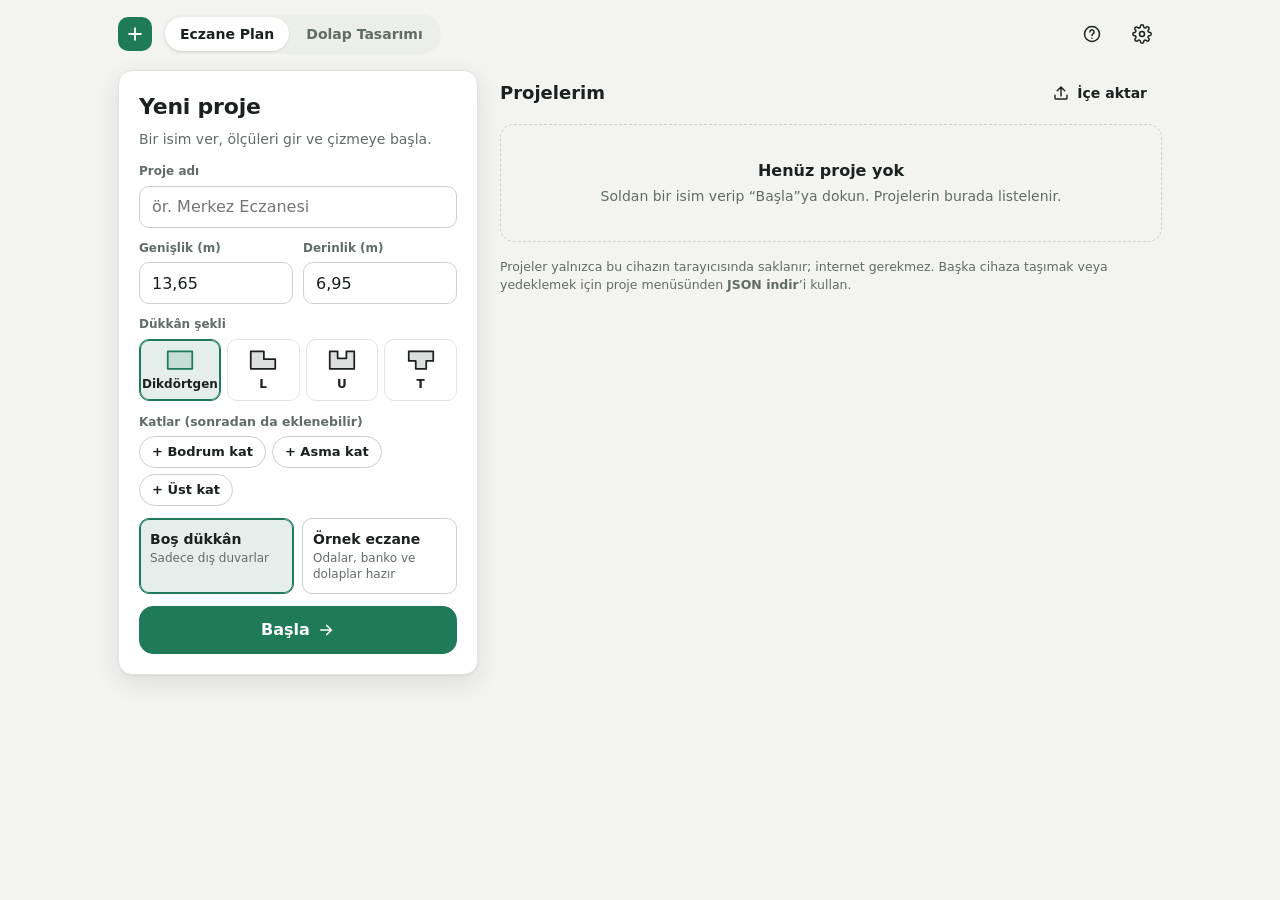
==== commit 4dea0fe1: "Dolap Tasarımı: ölçüden kesim listesi, 3B parça ölçüleri, levha planı (ayrı uygulama) Üst sekmeye ba" ====
--- a/index.html
+++ b/index.html
@@ -91,6 +91,11 @@
 .logo{display:flex;align-items:center;gap:10px;font-size:18px;font-weight:750;letter-spacing:-.01em}
 .logo i{width:34px;height:34px;border-radius:10px;background:var(--accent);color:var(--accent-ink);display:inline-flex;align-items:center;justify-content:center}
 .logo i svg{width:20px;height:20px}
+.apptabs{display:inline-flex;background:var(--surface-3);border-radius:999px;padding:3px;gap:2px;flex:none}
+.apptabs a{text-decoration:none;font-weight:650;font-size:14px;color:var(--muted);padding:7px 15px;border-radius:999px;white-space:nowrap}
+.apptabs a:hover{color:var(--ink)}
+.apptabs a.on{background:var(--surface);color:var(--ink);box-shadow:0 1px 2px rgba(0,0,0,.12)}
+@media (max-width:420px){.apptabs a{padding:7px 10px;font-size:13px}}
 .home-main{max-width:1080px;width:100%;margin:0 auto;padding:10px 18px 40px;display:grid;grid-template-columns:360px 1fr;gap:22px;align-items:start}
 .card{background:var(--surface);border:1px solid var(--line);border-radius:var(--r);box-shadow:var(--shadow)}
 .new-card{padding:20px;display:flex;flex-direction:column;gap:14px;position:sticky;top:12px}
@@ -418,6 +423,8 @@
 :root[data-glass] .icon-btn{border-radius:50%;border-color:rgba(255,255,255,.16);background:rgba(255,255,255,.06);box-shadow:inset 0 1px 0 rgba(255,255,255,.12)}
 :root[data-glass] .icon-btn:hover{background:rgba(255,255,255,.15)}
 :root[data-glass] .icon-btn:disabled{background:rgba(255,255,255,.03)}
+:root[data-glass] .apptabs{background:rgba(0,0,0,.24);box-shadow:inset 0 1px 2px rgba(0,0,0,.3),inset 0 0 0 1px rgba(255,255,255,.07)}
+:root[data-glass] .apptabs a.on{background:rgba(255,255,255,.2);box-shadow:inset 0 1px 0 rgba(255,255,255,.3),0 4px 12px rgba(0,0,0,.25)}
 :root[data-glass] .seg{background:rgba(0,0,0,.24);border-radius:999px;box-shadow:inset 0 1px 2px rgba(0,0,0,.3),inset 0 0 0 1px rgba(255,255,255,.07)}
 :root[data-glass] .seg button{border-radius:999px}
 :root[data-glass] .seg button.on{background:rgba(255,255,255,.2);color:var(--ink);box-shadow:inset 0 1px 0 rgba(255,255,255,.3),0 4px 12px rgba(0,0,0,.25)}
@@ -505,6 +512,18 @@
 @media (max-width:900px){ .walknav{right:8px;bottom:8px;max-width:calc(100% - 150px);flex-wrap:wrap;justify-content:flex-end} .walknav .lbl{display:none} .stage.walking .walkhint{display:none} }
 @media (max-width:900px){ .stage.walking canvas.minimap{top:auto;bottom:66px;right:8px;width:120px} }
 
+.stairpick{display:grid;grid-template-columns:repeat(auto-fill,minmax(110px,1fr));gap:8px}
+.stairpick button{border:1px solid var(--line-2);background:var(--surface);border-radius:var(--r-sm);padding:10px 6px;display:flex;flex-direction:column;align-items:center;gap:6px;font-weight:600;font-size:13px;color:var(--ink)}
+.stairpick button svg{width:52px;height:36px}
+.stairpick button.on{border-color:var(--accent);background:var(--accent-soft);box-shadow:0 0 0 1px var(--accent) inset}
+.lvcon{gap:6px}
+.lvc{display:flex;align-items:center;gap:8px;border:1px solid var(--line);border-radius:var(--r-xs);padding:6px 6px 6px 10px;background:var(--surface)}
+.lvc .t{flex:1;min-width:0;display:flex;flex-direction:column}
+.lvc .t b{font-size:13px}
+.lvc .t small{font-size:11.5px;color:var(--muted)}
+.lvc.miss{border-color:var(--warn)}
+.lvc .btn{min-height:32px;padding:0 10px;font-size:12.5px}
+
 </style>
 </head>
 <body>
@@ -512,7 +531,8 @@
 <!-- ============ ANA EKRAN: projeler ============ -->
 <div id="home" class="home">
   <header class="home-top">
-    <div class="logo"><i><svg viewBox="0 0 24 24" fill="none" stroke="currentColor" stroke-width="2.2" stroke-linecap="round"><path d="M12 5v14M5 12h14"/></svg></i>Eczane Plan</div>
+    <div class="logo"><i><svg viewBox="0 0 24 24" fill="none" stroke="currentColor" stroke-width="2.2" stroke-linecap="round"><path d="M12 5v14M5 12h14"/></svg></i></div>
+    <nav class="apptabs" aria-label="Uygulamalar"><a class="on" aria-current="page" href="./">Eczane Plan</a><a href="dolap/">Dolap Tasarımı</a></nav>
     <div class="grow"></div>
     <button class="icon-btn" id="homeHelp" title="Nasıl kullanılır?"><svg viewBox="0 0 24 24" fill="none" stroke="currentColor" stroke-width="1.8" stroke-linecap="round"><circle cx="12" cy="12" r="9"/><path d="M9.5 9.5a2.5 2.5 0 114 2c-1 .6-1.5 1.1-1.5 2.2M12 17h.01"/></svg></button>
     <button class="icon-btn" id="homeSettings" title="Görünüm ve tema"><svg viewBox="0 0 24 24" fill="none" stroke="currentColor" stroke-width="1.8" stroke-linecap="round"><circle cx="12" cy="12" r="3"/><path d="M19.4 15a1.7 1.7 0 00.3 1.8l.1.1a2 2 0 11-2.8 2.8l-.1-.1a1.7 1.7 0 00-1.8-.3 1.7 1.7 0 00-1 1.5V21a2 2 0 11-4 0v-.1a1.7 1.7 0 00-1.1-1.5 1.7 1.7 0 00-1.8.3l-.1.1a2 2 0 11-2.8-2.8l.1-.1a1.7 1.7 0 00.3-1.8 1.7 1.7 0 00-1.5-1H3a2 2 0 110-4h.1a1.7 1.7 0 001.5-1.1 1.7 1.7 0 00-.3-1.8l-.1-.1a2 2 0 112.8-2.8l.1.1a1.7 1.7 0 001.8.3H9a1.7 1.7 0 001-1.5V3a2 2 0 114 0v.1a1.7 1.7 0 001 1.5 1.7 1.7 0 001.8-.3l.1-.1a2 2 0 112.8 2.8l-.1.1a1.7 1.7 0 00-.3 1.8V9a1.7 1.7 0 001.5 1H21a2 2 0 110 4h-.1a1.7 1.7 0 00-1.5 1z"/></svg></button>
@@ -529,6 +549,7 @@
         </div>
         <div class="fl" id="newShapeWrap"><span>Dükkân şekli</span><div class="shapes" id="newShape"></div></div>
         <div class="fl"><span>Katlar <small class="note">(sonradan da eklenebilir)</small></span><div class="chips" id="newFloors"></div></div>
+        <div class="fl" id="newStairWrap" hidden><span>Katlar arası merdiven <small class="note">(sonradan değiştirilebilir)</small></span><div class="chips" id="newStair"></div></div>
         <div class="tpl" id="newTpl">
           <button type="button" data-v="empty" class="on"><b>Boş dükkân</b><small>Sadece dış duvarlar</small></button>
           <button type="button" data-v="sample"><b>Örnek eczane</b><small>Odalar, banko ve dolaplar hazır</small></button>
@@ -1405,10 +1426,10 @@
   if (G.width < .9) warn.push(`Kol genişliği ${fmtCm(G.width)} cm: en az 90 cm (kamuya açık alanda 120 cm) önerilir.`);
   if (R.top) {
     const up = lvView(P, i + 1), [dx, dy] = lvShift(P, i, i + 1);
-    const ex = toWorld(it, G.exit.x, G.exit.y), ax = ex[0] + dx + G.exit.dx * .3, ay = ex[1] + dy + G.exit.dy * .3;
+    const ex = toWorld(it, G.exit.x, G.exit.y), [edx, edy] = rotPt(G.exit.dx, G.exit.dy, it.rot || 0), ax = ex[0] + dx + edx * .05, ay = ex[1] + dy + edy * .05;
     const b = itemBox(it);
     const inside = [[b.x0, b.y0], [b.x1, b.y0], [b.x1, b.y1], [b.x0, b.y1]].every(([x, y]) => inShop(up, x + dx, y + dy));
-    if (!inside) warn.push(`Merdiven boşluğu ${levelName(P, i + 1)} sınırının dışına taşıyor.`);
+    if (!inside && P.levels[i + 1].kind !== 'mezzanine') warn.push(`Merdiven boşluğu ${levelName(P, i + 1)} sınırının dışına taşıyor.`);
     else if (!inShop(up, ax, ay)) warn.push(`Merdivenin çıkışı ${levelName(P, i + 1)} içinde değil: yönünü çevir.`);
   }
   return Object.assign({}, R, {geom: G, going, warn});
@@ -1456,7 +1477,82 @@
   return {lv: j, rects: shopRects(lvView(P, j)).map(r => ({x: r3(r.x + dx), y: r3(r.y + dy), w: r.w, d: r.d})), top: L[i].shop.h + L[j].slab + L[j].shop.h, slab: L[j].slab};
 }
 /* Kat ekle (veri): bodrum en alta, asma kat zeminin hemen üstüne, üst kat en üste. Eklenen katın sırası döner. */
-function levelAdd(P, kind) {
+/* ---------- Varsayılan merdiven ---------- */
+const STAIR_TYPES = [['U', 'U (çift kollu)', 'stairU'], ['L', 'L dönüşlü', 'stairL'], ['straight', 'Düz', 'stair'], ['spiral', 'Döner', 'spiral']];
+/* Rahat eğimli (≈ 27 cm basamak) merdiven ölçüleri */
+function stairDims(style, n) {
+  const g = .27, q = v => r3(Math.ceil(v / .05) * .05);
+  if (style === 'straight') return {w: 1.0, d: q((n - 1) * g), sw: 1};
+  if (style === 'L') { const s1 = Math.ceil((n - 2) * .55), s2 = n - 2 - s1; return {w: q(1 + s2 * g), d: q(1 + s1 * g), sw: 1}; }
+  if (style === 'U') return {w: 2.1, d: q(1 + Math.ceil((n - 2) / 2) * g), sw: 1};
+  return {w: 2.0, d: 2.0, sw: 1};
+}
+/* Alt kat (lo) ile üstündeki katı bağlayan merdiveni en uygun yere koy: duvar dibi/köşe, girişten uzak,
+   eşya/duvar/kapı açılımıyla çakışmayan, önünde 1 m boşluk olan, çıkışı üst katta açık alana denk gelen yer. */
+function autoStair(P, lo, style = 'U') {
+  const L = P.levels; if (!L[lo] || !L[lo + 1]) return null;
+  const R = stairRise(P, lo), dims = stairDims(style, R.n);
+  const key = (STAIR_TYPES.find(t => t[0] === style) || STAIR_TYPES[0])[2];
+  const lv = lvView(P, lo), up = lvView(P, lo + 1), [dx, dy] = lvShift(P, lo, lo + 1), mezz = L[lo + 1].kind === 'mezzanine';
+  const segs = computeWalls(lv), useg = computeWalls(up).filter(sg => !sg.rail), W = lv.shop.w, D = lv.shop.d; // korkuluk merdivene açılır
+  const derLo = levelDerived(P, lo), derUp = levelDerived(P, lo + 1);
+  const obs = list => list.map(p => ({p, b: polyBox(p)}));
+  const fixed = it => isSolid(it) && ['column', 'stair', 'lift'].includes(it.type);
+  const movable = it => isSolid(it) && !fixed(it);
+  const zones = v => [...v.items.filter(isSolid).flatMap(it => ['f', 'b'].map(sd => clearPoly(it, sd)).filter(Boolean)), ...v.items.filter(it => it.type === 'zone').map(itemPoly)];
+  // Kesin engeller: duvar, kapı açılımı, kolon/merdiven/asansör, boşluklar
+  const hardLo = obs([...lv.items.filter(fixed).map(itemPoly), ...wallPieces(segs, o => o.type === 'door').map(rectPoly), ...lv.items.filter(i => i.type === 'door').flatMap(swingPolys), ...derLo.holes.map(h => h.poly), ...derLo.ghosts.map(itemPoly)]);
+  const hardUp = obs([...up.items.filter(fixed).map(itemPoly), ...wallPieces(useg, o => o.type === 'door').map(rectPoly), ...up.items.filter(i => i.type === 'door').flatMap(swingPolys), ...derUp.ghosts.map(itemPoly)]);
+  // Yumuşak engeller: taşınabilir eşyalar ve insan geçişleri (önce hiç çakışmayan yer aranır)
+  const itLo = obs(lv.items.filter(movable).map(itemPoly)), znLo = obs(zones(lv)), itUp = obs(up.items.filter(movable).map(itemPoly)), znUp = obs(zones(up));
+  const softLo = [...itLo, ...znLo], softUp = [...itUp, ...znUp];
+  const hits = (poly, list, all) => { const b = polyBox(poly); let n = 0; for (const o of list) if (o.b.x0 < b.x1 - .01 && o.b.x1 > b.x0 + .01 && o.b.y0 < b.y1 - .01 && o.b.y1 > b.y0 + .01 && polyOverlap(poly, o.p)) { n++; if (!all) return n; } return n; };
+  const doors = lv.items.filter(i => i.type === 'door' && (() => { const s = wallOf(i, segs); return s && s.outer; })());
+  const inPoly = (pts, v) => pts.every(([x, y]) => inShop(v, x, y));
+  const base = makeItem(CATALOG_BY_KEY[key], 0, 0, {w: dims.w, d: dims.d, sw: dims.sw});
+  const shrink = (pts, k) => { const cx = pts.reduce((a, p) => a + p[0], 0) / pts.length, cy = pts.reduce((a, p) => a + p[1], 0) / pts.length; return pts.map(([x, y]) => [x + (cx - x) * k, y + (cy - y) * k]); };
+  const onWall = (mx, my) => !inShop(lv, mx, my) || segs.some(s => { const r = segRect(s, s.a, s.b); return mx > r.x0 - .02 && mx < r.x1 + .02 && my > r.y0 - .02 && my < r.y1 + .02; });
+  let best = null;
+  // 0: her şey boş · 1: (asma kat) boşluk kısmen galeride olabilir · 2: en az eşyayla çakışan yer
+  for (const relax of [0, 1, 2]) {
+    if (relax === 1 && !mezz) continue;
+    for (const rot of [0, 90, 180, 270]) for (const flip of style === 'straight' ? [false] : [false, true]) {
+      const t0 = Object.assign({}, base, {rot, flip}), G = stairGeom(t0, R.n), [hx, hy] = halfExt(t0);
+      for (let cy = hy; cy <= D - hy + 1e-6; cy += .25) for (let cx = hx; cx <= W - hx + 1e-6; cx += .25) {
+        const it = Object.assign({}, t0, {cx: r3(cx), cy: r3(cy)}), poly = itemPoly(it);
+        if (!inPoly(shrink(poly, .02), lv) || hits(poly, hardLo)) continue;
+        const [ex, ey] = toWorld(it, G.entry.x, G.entry.y), [edx, edy] = rotPt(G.entry.dx, G.entry.dy, rot), [px, py] = [-edy, edx], hw = Math.min(G.width, 1.2) / 2, fd = 1.2;
+        const front = [[ex + px * hw, ey + py * hw], [ex - px * hw, ey - py * hw], [ex - px * hw - edx * fd, ey - py * hw - edy * fd], [ex + px * hw - edx * fd, ey + py * hw - edy * fd]];
+        if (!inPoly(shrink(front, .03), lv) || hits(front, hardLo)) continue;
+        const [xx, xy] = toWorld(it, G.exit.x, G.exit.y), [xdx, xdy] = rotPt(G.exit.dx, G.exit.dy, rot);
+        if (!inShop(up, xx + dx + xdx * .05, xy + dy + xdy * .05) || !inShop(up, xx + dx + xdx * .6, xy + dy + xdy * .6)) continue; // çıkış üst katın döşemesine otursun
+        const upPoly = poly.map(([x, y]) => [x + dx, y + dy]);
+        if (!relax && !inPoly(shrink(upPoly, .02), up)) continue;
+        if (relax === 2 && !mezz && !inPoly(shrink(upPoly, .02), up)) continue;
+        if (hits(upPoly, hardUp)) continue;
+        const soft = relax === 2 ? 3 * (hits(poly, itLo, true) + hits(front, itLo, true) + hits(upPoly, itUp, true)) + hits(poly, znLo, true) + hits(front, znLo, true) + hits(upPoly, znUp, true) : (hits(poly, softLo) || hits(front, softLo) || hits(upPoly, softUp));
+        if (relax < 2 && soft) continue;
+        // puan: duvara/köşeye yaslı, girişten uzak, odaların dışında; gevşek aramada çakışma cezası
+        const b = itemBox(it); let sc = 0;
+        for (const [mx, my] of [[(b.x0 + b.x1) / 2, b.y0 - .1], [(b.x0 + b.x1) / 2, b.y1 + .1], [b.x0 - .1, (b.y0 + b.y1) / 2], [b.x1 + .1, (b.y0 + b.y1) / 2]]) if (onWall(mx, my)) sc += 2;
+        for (const d of doors) sc += Math.min(Math.hypot(d.cx - it.cx, d.cy - it.cy), 8) * .35;
+        if (lv.rooms.some(r => it.cx > r.x && it.cx < r.x + r.w && it.cy > r.y && it.cy < r.y + r.d)) sc -= 1.5;
+        if (relax === 1) sc -= 3;
+        if (relax === 2) sc -= 4 * soft;
+        if (!best || sc > best.sc) best = {sc, it, relax, soft};
+      }
+    }
+    if (best) break;
+  }
+  if (!best) return null;
+  const it = Object.assign({}, best.it, {id: nextId(P, 'i'), name: `Merdiven (${levelName(P, lo)} → ${levelName(P, lo + 1)})`});
+  if (best.relax === 2) it._crowded = best.soft;
+  L[lo].items.push(it);
+  return it;
+}
+/* Katlar arası bağlantı: alt kattaki ilk merdiven */
+const stairBetween = (P, lo) => P.levels[lo] && P.levels[lo].items.find(it => it.type === 'stair');
+function levelAdd(P, kind, stair) {
   const L = P.levels, g = groundIdx(P);
   if (kind === 'mezzanine' && L.some(l => l.kind === 'mezzanine')) return -1;
   const idx = kind === 'basement' ? 0 : kind === 'mezzanine' ? g + 1 : L.length;
@@ -1474,6 +1570,10 @@
   }
   L.splice(idx, 0, lv);
   if (idx <= P.cur && L.length > 1) P.cur++;
+  if (stair && stair !== 'none') { // yeni katı komşusuna merdivenle bağla
+    const lo = kind === 'basement' ? 0 : idx - 1;
+    if (!stairBetween(P, lo)) autoStair(P, lo, stair);
+  }
   return idx;
 }
 /* Kat listesi için toplam/özet alanlar */
@@ -3407,7 +3507,7 @@
     this.clearRoot();
     this.signInfo = null; this.ceils = []; this.ceilMats = []; this.lamps = []; this.ownLights = false; this.lvY = [];
     this.scene.background = this.skyTex(dark);
-    const walk = this.mode === 'walk', mode = walk || L.length < 2 ? 'all' : (Settings.v.lvView || 'stack');
+    const walk = this.mode === 'walk', mode = walk || L.length < 2 ? 'all' : (Settings.v.lvView || 'explode');
     this.builtMode = mode;
     const show = L.map((l, i) => mode === 'all' || mode === 'explode' ? true : mode === 'single' ? i === cur : i <= cur);
     const realRoot = this.root, segs0 = Ed.segs, A0 = Ed.A;
@@ -3447,7 +3547,7 @@
     if (walkSwitch && this.mode === 'walk') { this.buildColliders(); this.miniDirty = true; this.req(); return; }
     const o = this.orb, before = o ? o.ty : 0;
     this.sceneDirty = true;
-    if (Ed.view === '3d') { this.build(); if (o) { const p = this.lvOrigin(); o.ty = p.y + (before - (this._lastTy0 ?? before)); } this.req(); }
+    if (Ed.view === '3d') { this.build(); if (o && this.builtMode !== 'explode') { const p = this.lvOrigin(); o.ty = p.y + (before - (this._lastTy0 ?? before)); } this.req(); }
     this._lastTy0 = this.lvOrigin().y;
     if (this.mode === 'walk') { this.placeOnLevel(); }
   },
@@ -3527,7 +3627,13 @@
       if (B > cur) addWall(s, cur, B, 0, top, dz);
     };
     for (const s of Ed.segs) {
-      if (s.rail) { if (wallH > .5) this.buildRail(root, s.h, s.c, s.a, s.b, glassM, railM); continue; }
+      if (s.rail) { // asma kat korkuluğu: merdivenin çıktığı yerde açıklık
+        if (wallH <= .5) continue;
+        let parts = [[s.a, s.b]];
+        for (const hl of der.holes) { const b = hl.box, on = s.h ? s.c > b.y0 - .2 && s.c < b.y1 + .2 : s.c > b.x0 - .2 && s.c < b.x1 + .2; if (!on) continue; const lo = s.h ? b.x0 : b.y0, hi = s.h ? b.x1 : b.y1; parts = parts.flatMap(([p, q]) => [[p, Math.min(q, lo)], [Math.max(p, hi), q]]).filter(([p, q]) => q - p > .05); }
+        for (const [p, q] of parts) this.buildRail(root, s.h, s.c, p, q, glassM, railM);
+        continue;
+      }
       if (mz && s.outer && wallMode === 'full') { // asma katlı zemin: galeri bölümünde dış duvar asma kat tavanına kadar
         const brk = new Set([s.a, s.b]), inn = s.e - s.n * .05;
         for (const r of mz.rects) for (const v of s.h ? [r.x, r.x + r.w] : [r.y, r.y + r.d]) if (v > s.a && v < s.b) brk.add(v);
@@ -4466,7 +4572,14 @@
   resetCam() {
     const P = Ed.P; if (!P) return;
     const W = P.shop.w, D = P.shop.d, O = this.lvOrigin();
-    this.orb = {tx: O.x + W / 2, ty: O.y, tz: O.z + D / 2, theta: Math.PI / 2 + .55, phi: .92, dist: Math.max(W, D) * 1.15 + 2 + (this.builtMode === 'explode' ? P.levels.length * 2 : 0)};
+    if (this.builtMode === 'explode' && this.lvY && P.levels.length > 1) { // tüm katları kadraja al
+      const L = P.levels; let x0 = Infinity, z0 = Infinity, x1 = -Infinity, z1 = -Infinity;
+      for (const l of L) { x0 = Math.min(x0, l.ox); z0 = Math.min(z0, l.oy); x1 = Math.max(x1, l.ox + l.shop.w); z1 = Math.max(z1, l.oy + l.shop.d); }
+      const y0 = Math.min(...this.lvY), y1 = Math.max(...this.lvY.map((y, i) => y + L[i].shop.h));
+      this.orb = {tx: (x0 + x1) / 2, ty: (y0 + y1) / 2 - .5, tz: (z0 + z1) / 2, theta: Math.PI / 2 + .55, phi: 1.0, dist: Math.max(x1 - x0, z1 - z0) * 1.05 + (y1 - y0) * 1.15 + 2};
+      this._lastTy0 = O.y; this.req(); return;
+    }
+    this.orb = {tx: O.x + W / 2, ty: O.y, tz: O.z + D / 2, theta: Math.PI / 2 + .55, phi: .92, dist: Math.max(W, D) * 1.15 + 2};
     this._lastTy0 = O.y;
     this.req();
   },
@@ -4578,7 +4691,7 @@
     if (P.levels[P.cur].kind !== 'ground') {
       k.fy = levelElev(P, P.cur);
       const hl = levelDerived(P, P.cur).holes[0], O = this.lvOrigin();
-      if (hl) { const G = stairGeom(hl.it, stairRise(P, hl.lv).n), [x, y] = toWorld(hl.it, G.exit.x, G.exit.y), [dx, dy] = rotPt(G.exit.dx, G.exit.dy, hl.it.rot || 0); k.x = O.x + x + dx * .7; k.z = O.z + y + dy * .7; k.yaw = Math.atan2(dx, -dy); }
+      if (hl) { const G = stairGeom(hl.it, stairRise(P, hl.lv).n), [x, y] = toWorld(hl.it, G.exit.x, G.exit.y), [dx, dy] = rotPt(G.exit.dx, G.exit.dy, hl.it.rot || 0); k.x = O.x + x + dx * .7; k.z = O.z + y + dy * .7; const cx = O.x + P.shop.w / 2 - k.x, cz = O.z + P.shop.d / 2 - k.z; k.yaw = Math.atan2(cx, -cz); } // katın ortasına bak
       else { k.x = O.x + P.shop.w / 2; k.z = O.z + P.shop.d / 2; k.yaw = 0; }
       k.pitch = -.05; this.resolve(); return;
     }
@@ -5362,16 +5475,37 @@
       {t: 'Kat ayarları', icon: ICONS.edit, fn: () => { this.select(null); this.openProps(); setTimeout(() => $('#props .lvgrp')?.scrollIntoView({block: 'start'}), 30); }},
     ]);
   },
-  addLevel(kind) {
+  /* Kat ekle: merdiven tipi sorulur (hatırlanır); sonradan konumu/tipi değiştirilebilir */
+  async addLevel(kind, stair) {
     const P = this.P;
     if (kind === 'mezzanine' && P.levels.some(l => l.kind === 'mezzanine')) { toast('Projede zaten bir asma kat var'); return; }
+    if (stair === undefined) { stair = await stairTypeDialog(kind); if (stair == null) return; }
     let idx = -1;
-    this.change(() => { idx = levelAdd(P, kind); });
+    this.change(() => { idx = levelAdd(P, kind, stair); });
     if (idx < 0) return;
     this.setLevel(idx, {quiet: true});
     Plan.fitted = false; Plan.fit();
-    if (kind === 'mezzanine' && P.levels[groundIdx(P)].shop.h < 2.5) toast('Asma kat altı yüksekliği düşük: zemin kat yüksekliğini kontrol et');
-    else toast(`${levelName(P, idx)} eklendi · ${kind === 'mezzanine' ? 'zemine bakan kenarlar korkuluk oldu' : 'dış sınır kopyalandı'}`);
+    const lo = kind === 'basement' ? 0 : idx - 1, st = stair !== 'none' && stairBetween(P, lo);
+    if (stair !== 'none' && !st) toast(`${levelName(P, idx)} eklendi · merdiven için uygun boş yer bulunamadı; Ekle → Merdiven ile elle koy`, 'err');
+    else if (st && st._crowded) { delete st._crowded; toast(`${levelName(P, idx)} eklendi · merdiven için tamamen boş yer yoktu: çakışan eşyalar Kontrol listesinde, merdiveni ya da eşyaları taşı`, 'err'); }
+    else toast(`${levelName(P, idx)} eklendi${st ? ` · ${STAIR_TYPES.find(t => t[0] === st.style)?.[1].split(' ')[0] || ''} merdivenle ${levelName(P, lo)}’a bağlandı` : ''}`);
+  },
+  /* Merdiveni olmayan her kat çiftine varsayılan merdiven */
+  async fillStairs() {
+    const P = this.P, miss = [];
+    for (let i = 0; i < P.levels.length - 1; i++) if (!stairBetween(P, i)) miss.push(i);
+    if (!miss.length) { toast('Tüm katlar zaten merdivenle bağlı'); return; }
+    const style = await stairTypeDialog(null, miss.length); if (style == null || style === 'none') return;
+    let ok = 0;
+    this.change(() => { for (const i of miss) { const it = autoStair(P, i, style); if (it) { ok++; delete it._crowded; } } });
+    this.recompute(); Props.render(); View3D.markDirty(); Plan.req();
+    toast(ok === miss.length ? `${ok} merdiven yerleşti` : `${ok}/${miss.length} merdiven yerleşti · kalanlar için yer bulunamadı`, ok === miss.length ? '' : 'err');
+  },
+  /* Bir bağlantının merdivenini göster/seç */
+  selectStair(lo) {
+    const st = stairBetween(this.P, lo); if (!st) return;
+    if (this.layer === 'ceil') this.setLayer('floor');
+    this.setLevel(lo, {quiet: true}); this.select({k: 'item', id: st.id}); this.openProps();
   },
   async removeLevel(i) {
     const P = this.P, lv = P.levels[i];
@@ -6010,7 +6144,7 @@
         if ((it.type === 'table' && v === 'round') || (it.type === 'zone' && v === 'circle')) { const m = Math.max(it.w, it.d); it.w = it.d = m; }
         if (it.type === 'human') { if (v === 'wheelchair') { it.w = .7; it.d = 1.2; it.h = 1.3; } else { it.w = .6; it.d = .4; it.h = 1.75; } }
         if (it.type === 'door' && v === 'double' && it.w < 1.2) it.w = 1.6;
-        if (it.type === 'stair' && def) { it.w = def.w; it.d = def.d; it.sw = def.sw || 1; }
+        if (it.type === 'stair') { const dm = stairDims(v, stairRise(Ed.P, Ed.P.cur).n); it.w = dm.w; it.d = dm.d; it.sw = dm.sw; }
         if (it.type === 'door' && v !== 'double' && it.w > 1.2) it.w = .9;
       });
       Props.render();
@@ -6205,6 +6339,16 @@
     }
     g.append(list);
     if (L.length > 1) g.append(h('div', {class: 'kv'}, h('span', null, 'Tüm katlar toplam net alan'), h('b', null, fmtA(total) + ' m²')));
+    if (L.length > 1) { // katlar arası bağlantılar
+      const con = h('div', {class: 'rlist lvcon'});
+      for (let i = L.length - 2; i >= 0; i--) {
+        const st = stairBetween(P, i), lift = L.some(l => l.items.some(it => it.type === 'lift'));
+        con.append(h('div', {class: 'lvc' + (st ? '' : ' miss')},
+          h('span', {class: 't'}, h('b', null, `${levelShort(P, i)} → ${levelShort(P, i + 1)}`), h('small', null, st ? `${(STAIR_TYPES.find(t => t[0] === st.style) || [0, 'Merdiven'])[1]} merdiven` + (lift ? ' · asansör' : '') : (lift ? 'yalnız asansör' : 'bağlantı yok'))),
+          st ? h('button', {type: 'button', class: 'btn', onclick: () => Ed.selectStair(i)}, 'Düzenle') : h('button', {type: 'button', class: 'btn primary', onclick: async () => { const style = await stairTypeDialog(null, 1); if (!style || style === 'none') return; let it = null; Ed.change(() => { it = autoStair(P, i, style); if (it) delete it._crowded; }); if (!it) toast('Uygun boş yer bulunamadı; Ekle → Merdiven ile elle koy', 'err'); Ed.recompute(); Props.render(); View3D.markDirty(); Plan.req(); }}, 'Merdiven koy')));
+      }
+      g.append(h('div', {class: 'pf'}, h('label', null, 'Katlar arası geçiş'), con));
+    }
     const hasM = L.some(l => l.kind === 'mezzanine');
     g.append(h('div', {class: 'acts stack'},
       h('button', {type: 'button', class: 'btn', onclick: () => Ed.addLevel('upper'), html: ICONS.lvUp + '<span>Üst kat</span>'}),
@@ -7341,6 +7485,20 @@
   },
 };
 
+/* Katlar arası merdiven tipi seçimi (son seçim hatırlanır) */
+function stairTypeDialog(kind, count) {
+  let sel = Settings.v.stairType || 'U';
+  const title = kind ? {upper: 'Üst kat ekle', mezzanine: 'Asma kat ekle', basement: 'Bodrum kat ekle'}[kind] : (count > 1 ? `${count} kat bağlantısına merdiven` : 'Merdiven yerleştir');
+  return modal(b => {
+    b.append(h('h2', null, title));
+    b.append(h('p', null, kind ? 'Yeni kat, komşu kata varsayılan bir merdivenle bağlanır; uygun boş köşeye kendiliğinden yerleşir. Konumunu, yönünü ve tipini sonradan değiştirebilirsin.' : 'Merdiven, uygun boş köşeye kendiliğinden yerleşir; sonradan taşıyıp tipini değiştirebilirsin.'));
+    const grid = h('div', {class: 'stairpick'});
+    const opts = [...STAIR_TYPES.map(([k, n, ic]) => [k, n, ic]), ...(kind ? [['none', 'Merdivensiz', null]] : [])];
+    const draw = () => { grid.innerHTML = ''; for (const [k, n, ic] of opts) grid.append(h('button', {type: 'button', class: sel === k ? 'on' : '', onclick: () => { sel = k; draw(); }, html: (ic ? palIcon(ic) : '<svg viewBox="0 0 44 30" fill="none" stroke="currentColor" stroke-width="1.6"><rect x="12" y="4" width="20" height="22" stroke-dasharray="3 3"/><path d="M15 7l14 16M29 7L15 23"/></svg>') + `<span>${n}</span>`})); };
+    draw(); b.append(grid);
+  }, [{v: null, t: 'Vazgeç'}, {v: 'ok', t: kind ? 'Katı ekle' : 'Yerleştir', primary: 1}]).then(v => { if (v !== 'ok') return null; if (sel !== 'none') Settings.set('stairType', sel); return sel; });
+}
+
 function helpDialog() {
   return modal(b => {
     b.append(h('h2', null, 'Nasıl kullanılır?'));
@@ -7365,9 +7523,11 @@
   init() {
     const form = $('#newForm');
     this.shape = 'rect';
-    this.floors = new Set();
-    const fl = $('#newFloors');
-    for (const [k, t] of [['basement', '+ Bodrum kat'], ['mezzanine', '+ Asma kat'], ['upper', '+ Üst kat']]) fl.append(h('button', {type: 'button', 'data-v': k, onclick: e => { if (this.floors.has(k)) this.floors.delete(k); else this.floors.add(k); e.currentTarget.classList.toggle('on', this.floors.has(k)); }}, t));
+    this.floors = new Set(); this.stair = Settings.v.stairType || 'U';
+    const fl = $('#newFloors'), sp = $('#newStair'), stWrap = $('#newStairWrap');
+    const drawSt = () => { sp.innerHTML = ''; for (const [k, n] of [...STAIR_TYPES, ['none', 'Yok']]) sp.append(h('button', {type: 'button', class: this.stair === k ? 'on' : '', onclick: () => { this.stair = k; if (k !== 'none') Settings.set('stairType', k); drawSt(); }}, n.split(' ')[0])); };
+    drawSt();
+    for (const [k, t] of [['basement', '+ Bodrum kat'], ['mezzanine', '+ Asma kat'], ['upper', '+ Üst kat']]) fl.append(h('button', {type: 'button', 'data-v': k, onclick: e => { if (this.floors.has(k)) this.floors.delete(k); else this.floors.add(k); e.currentTarget.classList.toggle('on', this.floors.has(k)); stWrap.hidden = !this.floors.size; }}, t));
     const sh = $('#newShape');
     for (const [k, t] of SHAPES) sh.append(h('button', {type: 'button', class: 'btn' + (k === 'rect' ? ' on' : ''), 'data-v': k, title: t + ' şekli', html: shapeIcon(k) + `<span>${t}</span>`, onclick: e => { this.shape = k; $$('#newShape button').forEach(x => x.classList.toggle('on', x.dataset.v === k)); }}));
     $$('#newTpl button').forEach(b => b.onclick = () => {
@@ -7388,7 +7548,7 @@
       const p = this.tpl === 'sample' ? sampleProject(name) : newProject(name, w, d);
       if (this.tpl !== 'sample' && this.shape !== 'rect') p.voids = shapeVoids(this.shape, p.shop.w, p.shop.d);
       if (this.tpl !== 'sample') { Settings.set('lastW', w); Settings.set('lastD', d); }
-      for (const k of ['basement', 'mezzanine', 'upper']) if (this.floors.has(k)) levelAdd(p, k);
+      for (const k of ['basement', 'mezzanine', 'upper']) if (this.floors.has(k)) levelAdd(p, k, this.stair);
       p.cur = groundIdx(p);
       try { Store.save(p, makeThumb(p)); } catch (err) { toast('Depolama dolu; eski projelerden birini sil', 'err'); return; }
       $('#newName').value = '';
@@ -7495,10 +7655,10 @@
   $('#camRender').onclick = () => renderDialog();
   $('#camVideo').onclick = () => videoDialog();
   $('#btnKroki').onclick = () => Kroki.dialog();
-  const lvl = {stack: 'Katlar: bu kata kadar', explode: 'Katlar: ayrık', single: 'Katlar: yalnız bu kat'};
-  $('#camLevelsLbl').textContent = lvl[Settings.v.lvView] || lvl.stack;
+  const lvl = {explode: 'Katlar: tümü (ayrık)', stack: 'Katlar: bu kata kadar', single: 'Katlar: yalnız bu kat'};
+  $('#camLevelsLbl').textContent = lvl[Settings.v.lvView] || lvl.explode;
   $('#camLevels').onclick = () => {
-    const order = ['stack', 'explode', 'single'], n = order[(order.indexOf(Settings.v.lvView || 'stack') + 1) % 3];
+    const order = ['explode', 'stack', 'single'], n = order[(order.indexOf(Settings.v.lvView || 'explode') + 1) % 3];
     Settings.set('lvView', n); $('#camLevelsLbl').textContent = lvl[n];
     if (View3D.mode !== 'walk') { View3D.build(); View3D.resetCam(); View3D.req(); }
     toast({stack: 'Seçili kat ve altındakiler', explode: 'Tüm katlar ayrık (patlatılmış) görünüm', single: 'Yalnız seçili kat'}[n]);
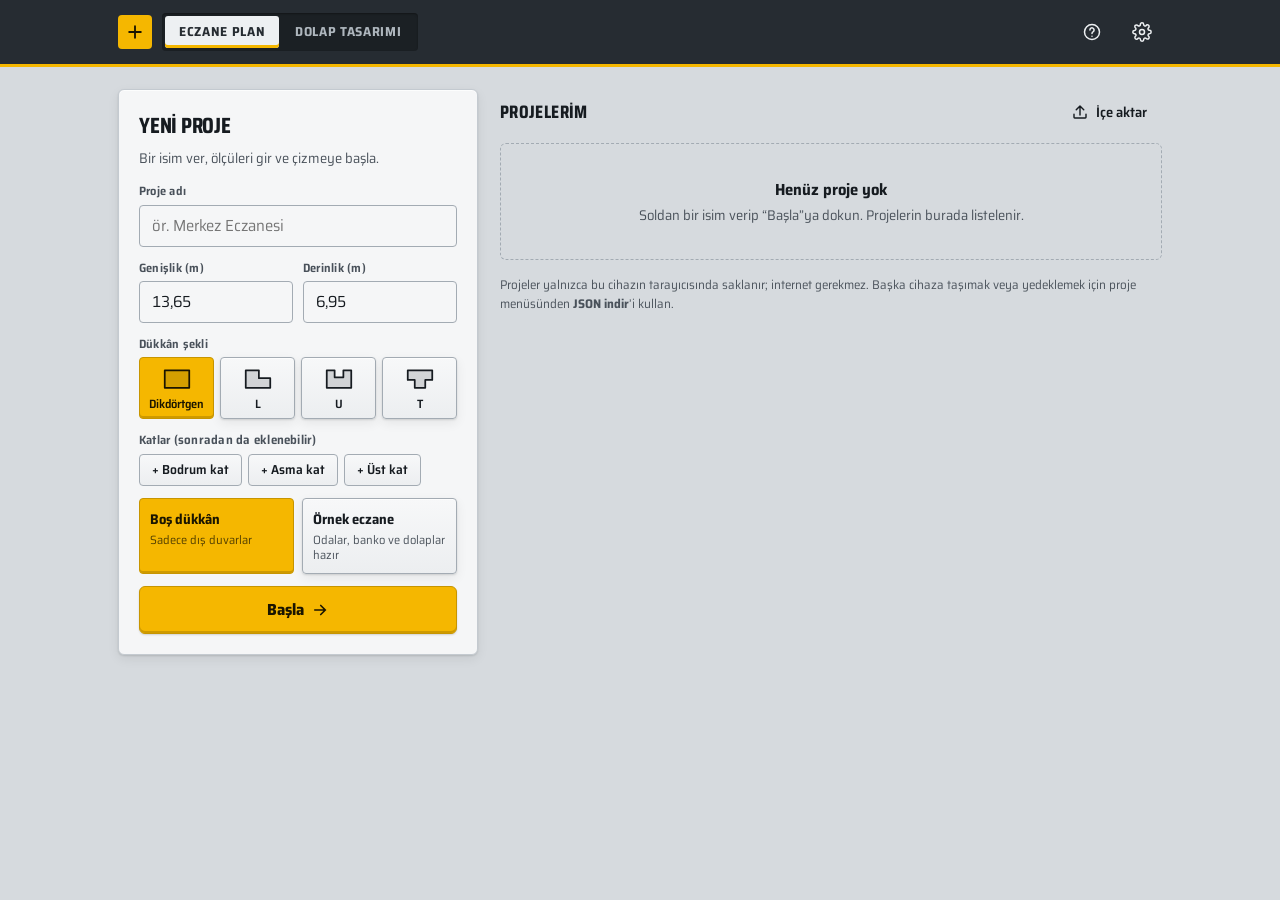
==== commit e77104e6: "Yeni görünüm: Galvaniz atölye (Eczane Plan + Dolap Tasarımı) - Çelik üst bant + sarı alt çizgi, sac " ====
--- a/index.html
+++ b/index.html
@@ -3,7 +3,7 @@
 <head>
 <meta charset="utf-8">
 <meta name="viewport" content="width=device-width, initial-scale=1, viewport-fit=cover, interactive-widget=resizes-content">
-<meta name="theme-color" content="#FFFFFF">
+<meta name="theme-color" content="#262C32">
 <meta name="description" content="Eczane ve dükkân için sade 2B plan çizimi ve 3B gezinti. Projeler cihazında saklanır.">
 <meta name="apple-mobile-web-app-capable" content="yes">
 <meta name="mobile-web-app-capable" content="yes">
@@ -15,57 +15,70 @@
 <title>Eczane Plan</title>
 <script>
 /* Tema, ilk boyamadan önce uygulanır (yanıp sönmeyi önler) */
-(function(){try{var s=JSON.parse(localStorage.getItem('eczplan.v2.settings')||'{}');var m=s.mode||'auto';var r=document.documentElement;if(m==='glass'){r.dataset.glass='1';m='dark';}if(m==='auto')m=matchMedia('(prefers-color-scheme: dark)').matches?'dark':'light';r.dataset.mode=m;}catch(e){}})();
+(function(){try{var s=JSON.parse(localStorage.getItem('eczplan.v2.settings')||'{}');var m=s.mode||'auto';var r=document.documentElement;if(m==='glass')m='dark';if(m==='auto')m=matchMedia('(prefers-color-scheme: dark)').matches?'dark':'light';r.dataset.mode=m;}catch(e){}})();
 </script>
 <style>
+/* Galvaniz atölye: çelik kabuk, galvaniz sac paneller, iş güvenliği sarısı seçim/eylem */
+@font-face{font-family:"Saira";font-style:normal;font-display:swap;font-weight:100 900;font-stretch:50% 125%;src:url(vendor/fonts/saira-latin-ext-wdth-normal.woff2) format("woff2-variations"),url(vendor/fonts/saira-latin-ext-wdth-normal.woff2) format("woff2");unicode-range:U+0100-02BA,U+02BD-02C5,U+02C7-02CC,U+02CE-02D7,U+02DD-02FF,U+0304,U+0308,U+0329,U+1D00-1DBF,U+1E00-1E9F,U+1EF2-1EFF,U+2020,U+20A0-20AB,U+20AD-20C0,U+2113,U+2C60-2C7F,U+A720-A7FF}
+@font-face{font-family:"Saira";font-style:normal;font-display:swap;font-weight:100 900;font-stretch:50% 125%;src:url(vendor/fonts/saira-latin-wdth-normal.woff2) format("woff2-variations"),url(vendor/fonts/saira-latin-wdth-normal.woff2) format("woff2");unicode-range:U+0000-00FF,U+0131,U+0152-0153,U+02BB-02BC,U+02C6,U+02DA,U+02DC,U+0304,U+0308,U+0329,U+2000-206F,U+20AC,U+2122,U+2191,U+2193,U+2212,U+2215,U+FEFF,U+FFFD}
 :root{
-  --bg:#F3F4F1; --surface:#FFFFFF; --surface-2:#F5F6F3; --surface-3:#ECEEE9;
-  --line:#E1E4DE; --line-2:#CBD0C8; --ink:#1B211F; --muted:#626C67; --faint:#98A09B;
-  --accent:#1F7A5A; --accent-ink:#FFFFFF;
-  --accent-soft:color-mix(in srgb,var(--accent) 12%,var(--surface));
-  --accent-line:color-mix(in srgb,var(--accent) 45%,var(--surface));
-  --danger:#C23A2B; --warn:#B26B12; --ok:#2E8555;
+  --bg:#D6DADE; --surface:#F5F6F7; --surface-2:#ECEEF0; --surface-3:#E0E3E6;
+  --line:#C4CAD0; --line-2:#A3ABB3; --ink:#161B20; --muted:#49515A; --faint:#737C86;
+  --steel:#262C32; --steel-2:#353C43; --steel-ink:#EDF0F2; --steel-muted:#AEB6BD; --steel-line:rgba(255,255,255,.14);
+  --accent:#F5B700; --accent-ink:#1A1500; --accent-fg:#7A5800; --accent-line:#C79500;
+  --accent-soft:color-mix(in srgb,#F5B700 24%,var(--surface));
+  --danger:#C0352A; --warn:#B26400; --ok:#2C7A4B;
   --danger-soft:color-mix(in srgb,var(--danger) 12%,var(--surface));
-  --warn-soft:color-mix(in srgb,var(--warn) 14%,var(--surface));
-  --plan-bg:#E9EBE6; --plan-floor:#FFFFFF; --plan-grid:#EEF0EC; --plan-grid2:#DADFD7;
-  --plan-wall:#2C3330; --plan-ink:#1B211F; --plan-muted:#6F7974;
-  --scene-bg:#E4E7E2; --scene-wall:#F2F0EB; --scene-floor:#F4F2ED;
-  --shadow:0 1px 2px rgba(20,30,26,.06),0 8px 24px rgba(20,30,26,.10);
-  --shadow-lg:0 2px 6px rgba(20,30,26,.08),0 20px 50px rgba(20,30,26,.18);
-  --r:14px; --r-sm:10px; --r-xs:8px;
-  --font:system-ui,-apple-system,"Segoe UI",Roboto,"Helvetica Neue",Arial,sans-serif;
-  --mono:ui-monospace,SFMono-Regular,Menlo,Consolas,"Liberation Mono",monospace;
+  --warn-soft:color-mix(in srgb,#F5B700 22%,var(--surface));
+  --hazard:repeating-linear-gradient(-45deg,#F5B700 0 5px,#161B20 5px 10px);
+  --plan-bg:#CDD2D7; --plan-floor:#FFFFFF; --plan-grid:#EEF0F2; --plan-grid2:#D7DBDF;
+  --plan-wall:#1E2328; --plan-ink:#161B20; --plan-muted:#66707A; --plan-sel:#A36F00; --plan-sel-ink:#FFFFFF;
+  --scene-bg:#CDD2D7; --scene-wall:#EFEFEE; --scene-floor:#F1F0EE;
+  --metal:linear-gradient(180deg,#F7F8F9,#ECEEF0);
+  --shadow:inset 0 1px 0 rgba(255,255,255,.75),0 1px 2px rgba(10,14,18,.12),0 4px 12px rgba(10,14,18,.07);
+  --shadow-lg:0 2px 4px rgba(10,14,18,.12),0 18px 42px rgba(10,14,18,.22);
+  --r:6px; --r-sm:4px; --r-xs:3px;
+  --font:"Saira",system-ui,-apple-system,"Segoe UI",Roboto,sans-serif;
+  --mono:"Saira",ui-monospace,SFMono-Regular,Menlo,Consolas,monospace;
   --side-l:236px; --side-r:308px; --bar-h:56px;
   color-scheme:light;
 }
 :root[data-mode="dark"]{
-  --bg:#121615; --surface:#1B201E; --surface-2:#212725; --surface-3:#29302D;
-  --line:#2C3431; --line-2:#3D4743; --ink:#E6EBE8; --muted:#9AA59F; --faint:#6A756F;
-  --danger:#EE7462; --warn:#E2A94C; --ok:#4CC38A;
-  --plan-bg:#101312; --plan-floor:#1A1F1D; --plan-grid:#212725; --plan-grid2:#2C3531;
-  --plan-wall:#D3DAD6; --plan-ink:#E6EBE8; --plan-muted:#8E9A94;
-  --scene-bg:#151A18; --scene-wall:#D9D6CF; --scene-floor:#CFCBC3;
-  --shadow:0 1px 2px rgba(0,0,0,.35),0 8px 24px rgba(0,0,0,.35);
-  --shadow-lg:0 2px 6px rgba(0,0,0,.4),0 20px 50px rgba(0,0,0,.5);
+  --bg:#121518; --surface:#1C2024; --surface-2:#22272C; --surface-3:#2A3036;
+  --line:#313840; --line-2:#465058; --ink:#E7EAED; --muted:#A4ADB5; --faint:#78818A;
+  --steel:#0C0F12; --steel-2:#1B2025; --steel-ink:#E7EAED; --steel-muted:#98A1A9; --steel-line:rgba(255,255,255,.1);
+  --accent-fg:#F5B700; --accent-line:#A67C00; --accent-soft:rgba(245,183,0,.15);
+  --danger:#F07361; --warn:#F2B13C; --ok:#5BC48A;
+  --warn-soft:rgba(245,183,0,.13);
+  --plan-bg:#0F1215; --plan-floor:#1A1E22; --plan-grid:#22272C; --plan-grid2:#2E343A;
+  --plan-wall:#D6DBDF; --plan-ink:#E7EAED; --plan-muted:#8F99A2; --plan-sel:#F5B700; --plan-sel-ink:#1A1500;
+  --scene-bg:#15191C; --scene-wall:#D8D8D5; --scene-floor:#CFCECA;
+  --metal:linear-gradient(180deg,#20252A,#1C2024);
+  --shadow:inset 0 1px 0 rgba(255,255,255,.04),0 1px 2px rgba(0,0,0,.45),0 4px 12px rgba(0,0,0,.3);
+  --shadow-lg:0 2px 6px rgba(0,0,0,.45),0 20px 50px rgba(0,0,0,.55);
   color-scheme:dark;
 }
 *{box-sizing:border-box}
 html,body{height:100%}
-body{margin:0;background:var(--bg);color:var(--ink);font:14px/1.45 var(--font);-webkit-text-size-adjust:100%;-webkit-tap-highlight-color:transparent;overscroll-behavior:none}
+body{margin:0;background:var(--bg);color:var(--ink);font:14px/1.45 var(--font);font-stretch:92%;font-variant-numeric:tabular-nums;-webkit-text-size-adjust:100%;-webkit-tap-highlight-color:transparent;overscroll-behavior:none}
 button,input,select,textarea{font:inherit;color:inherit}
 button{cursor:pointer;-webkit-user-select:none;user-select:none}
 [hidden]{display:none!important}
-:focus-visible{outline:2px solid var(--accent);outline-offset:2px}
+:focus-visible{outline:2px solid var(--accent-line);outline-offset:2px}
+::selection{background:#F5B700;color:#1A1500}
+:root{accent-color:#F5B700;caret-color:var(--ink);scrollbar-color:var(--line-2) transparent}
+h1,h2,h3{font-stretch:78%;font-weight:750;letter-spacing:0}
 svg{flex:none}
 .grow{flex:1}
 
 /* ---------- buttons ---------- */
-.btn{display:inline-flex;align-items:center;justify-content:center;gap:7px;min-height:38px;padding:0 14px;border-radius:var(--r-sm);border:1px solid var(--line);background:var(--surface);font-weight:600;white-space:nowrap;transition:background .15s,border-color .15s}
+.btn{display:inline-flex;align-items:center;justify-content:center;gap:7px;min-height:38px;padding:0 14px;border-radius:var(--r-sm);border:1px solid var(--line-2);background:var(--metal);box-shadow:var(--shadow);font-weight:600;white-space:nowrap;transition:background .15s,border-color .15s}
 .btn:hover{background:var(--surface-2)}
+.btn:active{box-shadow:inset 0 1px 3px rgba(0,0,0,.18)}
 .btn svg{width:18px;height:18px}
-.btn.primary{background:var(--accent);border-color:var(--accent);color:var(--accent-ink)}
-.btn.primary:hover{background:color-mix(in srgb,var(--accent) 88%,#000)}
-.btn.ghost{border-color:transparent;background:transparent}
+.btn.primary{background:var(--accent);border-color:var(--accent-line);color:var(--accent-ink);font-weight:750;box-shadow:inset 0 -2px 0 rgba(0,0,0,.16),0 1px 2px rgba(0,0,0,.15)}
+.btn.primary:hover{background:#FFC21A}
+.btn.ghost{border-color:transparent;background:transparent;box-shadow:none}
 .btn.ghost:hover{background:var(--surface-3)}
 .btn.danger{color:var(--danger)}
 .btn.big{min-height:48px;font-size:16px;border-radius:var(--r)}
@@ -74,52 +87,57 @@
 .icon-btn:hover{background:var(--surface-3)}
 .icon-btn:disabled{opacity:.35;cursor:default;background:transparent}
 .icon-btn svg{width:20px;height:20px}
-.seg{display:inline-flex;background:var(--surface-3);border-radius:var(--r-sm);padding:3px;gap:2px}
+.seg{display:inline-flex;background:var(--surface-3);border-radius:var(--r-sm);padding:3px;gap:2px;box-shadow:inset 0 1px 2px rgba(0,0,0,.12)}
 .seg button{justify-content:center;border:0;background:transparent;border-radius:calc(var(--r-sm) - 3px);padding:0 14px;min-height:32px;font-weight:600;color:var(--muted);display:inline-flex;align-items:center;gap:6px}
-.seg button.on{background:var(--surface);color:var(--ink);box-shadow:0 1px 2px rgba(0,0,0,.12)}
+.seg button.on{background:var(--accent);color:var(--accent-ink);box-shadow:inset 0 -2px 0 rgba(0,0,0,.16)}
 .seg button svg{width:16px;height:16px}
 
 /* ---------- inputs ---------- */
 .fl{display:flex;flex-direction:column;gap:5px;min-width:0;flex:1}
-.fl>span{font-size:12px;font-weight:600;color:var(--muted)}
+.fl>span{font-size:12px;font-weight:650;color:var(--muted);letter-spacing:.02em}
 .inp{width:100%;min-height:42px;border:1px solid var(--line-2);border-radius:var(--r-sm);background:var(--surface);padding:0 12px;font-size:16px}
-.inp:focus{outline:none;border-color:var(--accent);box-shadow:0 0 0 3px var(--accent-soft)}
+.inp:focus{outline:none;border-color:var(--accent-line);box-shadow:0 0 0 3px color-mix(in srgb,#F5B700 35%,transparent)}
 
 /* ---------- home ---------- */
 .home{min-height:100%;display:flex;flex-direction:column}
-.home-top{display:flex;align-items:center;gap:10px;padding:14px max(18px,env(safe-area-inset-left)) 6px;max-width:1080px;width:100%;margin:0 auto}
+.home-band{background:var(--steel);color:var(--steel-ink);border-bottom:3px solid var(--accent)}
+.home-top{display:flex;align-items:center;gap:10px;padding:12px max(18px,env(safe-area-inset-left)) 12px;max-width:1080px;width:100%;margin:0 auto}
+.home-band .icon-btn{color:var(--steel-ink)}
+.home-band .icon-btn:hover{background:var(--steel-2)}
 .logo{display:flex;align-items:center;gap:10px;font-size:18px;font-weight:750;letter-spacing:-.01em}
-.logo i{width:34px;height:34px;border-radius:10px;background:var(--accent);color:var(--accent-ink);display:inline-flex;align-items:center;justify-content:center}
+.logo i{width:34px;height:34px;border-radius:var(--r-sm);background:var(--accent);color:var(--accent-ink);display:inline-flex;align-items:center;justify-content:center}
 .logo i svg{width:20px;height:20px}
-.apptabs{display:inline-flex;background:var(--surface-3);border-radius:999px;padding:3px;gap:2px;flex:none}
-.apptabs a{text-decoration:none;font-weight:650;font-size:14px;color:var(--muted);padding:7px 15px;border-radius:999px;white-space:nowrap}
-.apptabs a:hover{color:var(--ink)}
-.apptabs a.on{background:var(--surface);color:var(--ink);box-shadow:0 1px 2px rgba(0,0,0,.12)}
+.apptabs{display:inline-flex;background:rgba(0,0,0,.28);border-radius:var(--r-sm);padding:3px;gap:2px;flex:none;box-shadow:inset 0 1px 2px rgba(0,0,0,.35)}
+.apptabs a{text-decoration:none;font-weight:700;font-size:13px;letter-spacing:.05em;text-transform:uppercase;color:var(--steel-muted);padding:7px 14px;border-radius:calc(var(--r-sm) - 1px);white-space:nowrap}
+.apptabs a:hover{color:var(--steel-ink)}
+.apptabs a.on{background:var(--accent);color:var(--accent-ink);box-shadow:inset 0 -2px 0 rgba(0,0,0,.16)}
 @media (max-width:420px){.apptabs a{padding:7px 10px;font-size:13px}}
-.home-main{max-width:1080px;width:100%;margin:0 auto;padding:10px 18px 40px;display:grid;grid-template-columns:360px 1fr;gap:22px;align-items:start}
+.home-main{max-width:1080px;width:100%;margin:0 auto;padding:22px 18px 40px;display:grid;grid-template-columns:360px 1fr;gap:22px;align-items:start}
 .card{background:var(--surface);border:1px solid var(--line);border-radius:var(--r);box-shadow:var(--shadow)}
+.new-card h1,.sec-head h2{text-transform:uppercase;letter-spacing:.02em}
 .new-card{padding:20px;display:flex;flex-direction:column;gap:14px;position:sticky;top:12px}
 .new-card h1{margin:0;font-size:22px;letter-spacing:-.01em}
 .new-card p{margin:-8px 0 0;color:var(--muted)}
 .new-card form{display:flex;flex-direction:column;gap:12px}
 .row2{display:flex;gap:10px}
 .tpl{display:grid;grid-template-columns:1fr 1fr;gap:8px}
-.tpl button{border:1px solid var(--line-2);background:var(--surface);border-radius:var(--r-sm);padding:10px;text-align:left;display:flex;flex-direction:column;gap:2px}
+.tpl button{border:1px solid var(--line-2);background:var(--metal);box-shadow:var(--shadow);border-radius:var(--r-sm);padding:10px;text-align:left;display:flex;flex-direction:column;gap:2px}
 .tpl button b{font-size:14px}
 .tpl button small{color:var(--muted);font-size:12px;line-height:1.3}
-.tpl button.on{border-color:var(--accent);background:var(--accent-soft);box-shadow:0 0 0 1px var(--accent) inset}
+.tpl button.on{border-color:var(--accent-line);background:var(--accent);color:var(--accent-ink);box-shadow:inset 0 -2px 0 rgba(0,0,0,.16)}
+.tpl button.on small{color:color-mix(in srgb,var(--accent-ink) 75%,transparent)}
 .sec-head{display:flex;align-items:center;gap:10px;margin:4px 0 12px}
 .sec-head h2{margin:0;font-size:18px;flex:1}
 .proj-grid{display:grid;grid-template-columns:repeat(auto-fill,minmax(230px,1fr));gap:14px}
 .proj{position:relative;display:flex;flex-direction:column;overflow:hidden;cursor:pointer;transition:transform .12s,box-shadow .12s}
 .proj:hover{transform:translateY(-2px);box-shadow:var(--shadow-lg)}
-.proj .th{aspect-ratio:16/10;background:var(--plan-bg);display:flex;align-items:center;justify-content:center;overflow:hidden;border-bottom:1px solid var(--line)}
+.proj .th{aspect-ratio:16/10;background:#FFFFFF;display:flex;align-items:center;justify-content:center;overflow:hidden;border-bottom:1px solid var(--line)}
 .proj .th img{width:100%;height:100%;object-fit:contain}
 .proj .meta{padding:10px 12px 12px;display:flex;flex-direction:column;gap:2px;min-width:0}
 .proj .nm{font-weight:700;font-size:15px;white-space:nowrap;overflow:hidden;text-overflow:ellipsis;padding-right:34px}
 .proj .sub{font-size:12.5px;color:var(--muted)}
 .proj .more{position:absolute;right:6px;bottom:14px}
-.proj .badge{position:absolute;left:10px;top:10px;background:var(--accent);color:var(--accent-ink);font-size:11px;font-weight:700;border-radius:999px;padding:3px 9px;letter-spacing:.02em}
+.proj .badge{position:absolute;left:10px;top:10px;background:var(--accent);color:var(--accent-ink);font-size:11px;font-weight:750;border-radius:var(--r-xs);padding:3px 8px;letter-spacing:.06em;text-transform:uppercase}
 .empty{border:1.5px dashed var(--line-2);border-radius:var(--r);padding:34px 20px;text-align:center;color:var(--muted)}
 .empty b{display:block;color:var(--ink);font-size:16px;margin-bottom:4px}
 .note{font-size:12.5px;color:var(--muted)}
@@ -133,42 +151,50 @@
 
 /* ---------- editor ---------- */
 .editor{position:fixed;inset:0;display:flex;flex-direction:column;background:var(--bg);overflow:hidden}
-.bar{height:var(--bar-h);flex:none;display:flex;align-items:center;gap:4px;padding:0 8px;padding-left:max(8px,env(safe-area-inset-left));padding-right:max(8px,env(safe-area-inset-right));background:var(--surface);border-bottom:1px solid var(--line);position:relative;z-index:20}
+.bar{height:var(--bar-h);flex:none;display:flex;align-items:center;gap:4px;padding:0 8px;padding-left:max(8px,env(safe-area-inset-left));padding-right:max(8px,env(safe-area-inset-right));background:var(--steel);color:var(--steel-ink);border-bottom:3px solid var(--accent);position:relative;z-index:20}
+.bar .icon-btn{color:var(--steel-ink)}
+.bar .icon-btn:hover{background:var(--steel-2)}
+.bar .btn:not(.primary){background:var(--steel-2);border-color:var(--steel-line);color:var(--steel-ink);box-shadow:none}
+.bar .btn:not(.primary):hover{background:#424A52}
+.bar .seg{background:rgba(0,0,0,.3);box-shadow:inset 0 1px 2px rgba(0,0,0,.35)}
+.bar .seg button{color:var(--steel-muted)}
+.bar .seg button.on{color:var(--accent-ink)}
 .pname{display:flex;flex-direction:column;align-items:flex-start;min-width:0;border:0;background:transparent;padding:4px 8px;border-radius:var(--r-xs);max-width:34vw;text-align:left}
-.pname:hover{background:var(--surface-3)}
+.pname:hover{background:var(--steel-2)}
 .pname b{font-size:15px;white-space:nowrap;overflow:hidden;text-overflow:ellipsis;max-width:100%}
-.pname small{font-size:11.5px;color:var(--muted);display:flex;align-items:center;gap:5px;white-space:nowrap}
+.pname small{font-size:11.5px;color:var(--steel-muted);display:flex;align-items:center;gap:5px;white-space:nowrap}
 .pname small i{width:7px;height:7px;border-radius:50%;background:var(--ok);display:inline-block}
 .pname small i.dirty{background:var(--warn)}
 .bar .center{position:absolute;left:50%;transform:translateX(-50%)}
 .save-btn span{display:inline}
 .work{flex:1;display:flex;min-height:0;position:relative}
-.side{background:var(--surface);display:flex;flex-direction:column;min-height:0;flex:none}
+.side{background:var(--surface);background-image:var(--metal);display:flex;flex-direction:column;min-height:0;flex:none}
 .side-l{width:var(--side-l);border-right:1px solid var(--line)}
 .side-r{width:var(--side-r);border-left:1px solid var(--line)}
 .sheet-head{display:flex;align-items:center;gap:8px;padding:10px 12px 8px 14px;min-height:48px}
-.sheet-head b{font-size:15px;flex:1;white-space:nowrap;overflow:hidden;text-overflow:ellipsis}
+.sheet-head b{font-size:15px;font-stretch:80%;text-transform:uppercase;letter-spacing:.04em;flex:1;white-space:nowrap;overflow:hidden;text-overflow:ellipsis}
 .sheet-head .icon-btn{width:34px;height:34px}
 .sheet-close{display:none!important}
 .sheet-grip{display:none}
 .sheet-body{overflow:auto;padding:0 12px 16px;min-height:0;flex:1;overscroll-behavior:contain}
 .stage{flex:1;position:relative;min-width:0;background:var(--plan-bg);overflow:hidden}
 .stage canvas{position:absolute;inset:0;width:100%;height:100%;display:block;touch-action:none;user-select:none;-webkit-user-select:none;-webkit-touch-callout:none}
-.float{position:absolute;display:flex;gap:4px;background:color-mix(in srgb,var(--surface) 94%,transparent);border:1px solid var(--line);border-radius:var(--r);padding:4px;box-shadow:var(--shadow);backdrop-filter:blur(8px);-webkit-backdrop-filter:blur(8px);z-index:5}
+.float{position:absolute;display:flex;gap:4px;background:var(--surface);background-image:var(--metal);border:1px solid var(--line-2);border-radius:var(--r);padding:4px;box-shadow:var(--shadow);z-index:5}
 .tools{left:12px;top:12px;align-items:center;flex-wrap:wrap;max-width:calc(100% - 24px)}
 .tb{display:inline-flex;align-items:center;gap:6px;height:36px;padding:0 10px;border:0;background:transparent;border-radius:var(--r-xs);font-weight:600;color:var(--ink);white-space:nowrap}
 .tb:hover{background:var(--surface-3)}
-.tb.on{background:var(--accent);color:var(--accent-ink)}
+.tb.on{background:var(--accent);color:var(--accent-ink);box-shadow:inset 0 -2px 0 rgba(0,0,0,.16)}
 .tb.tog.on{background:var(--accent-soft);color:var(--ink);box-shadow:0 0 0 1px var(--accent-line) inset}
+.tb .k{opacity:.6}
 .tb svg{width:18px;height:18px}
 .tb .k{font:600 10px/1 var(--mono);opacity:.55;border:1px solid currentColor;border-radius:4px;padding:2px 4px}
 .tsep{width:1px;height:24px;background:var(--line);margin:0 3px}
 .zoom{right:12px;bottom:12px}
 .zoom .tb{min-width:36px;justify-content:center;padding:0 8px}
-.hintpill{position:absolute;left:50%;top:66px;transform:translateX(-50%);display:flex;align-items:center;gap:10px;background:var(--ink);color:var(--bg);border-radius:999px;padding:6px 6px 6px 16px;font-weight:600;font-size:13px;box-shadow:var(--shadow-lg);z-index:6;max-width:calc(100% - 24px)}
+.hintpill{position:absolute;left:50%;top:66px;transform:translateX(-50%);display:flex;align-items:center;gap:10px;background:var(--steel);color:var(--steel-ink);border-radius:999px;padding:6px 6px 6px 16px;font-weight:600;font-size:13px;box-shadow:var(--shadow-lg);z-index:6;max-width:calc(100% - 24px)}
 .hintpill span{white-space:nowrap;overflow:hidden;text-overflow:ellipsis}
 .hintpill button{border:0;border-radius:999px;background:var(--accent);color:var(--accent-ink);font-weight:700;padding:6px 14px;flex:none}
-.ctxbar{position:absolute;display:flex;gap:2px;padding:4px;z-index:7;left:0;top:0;border-radius:12px;transition:opacity .12s}
+.ctxbar{position:absolute;display:flex;gap:2px;padding:4px;z-index:7;left:0;top:0;border-radius:var(--r);transition:opacity .12s}
 .ctxbar .tb{height:38px;padding:0 10px}
 .ctxbar .tb.danger{color:var(--danger)}
 .ctxbar .edit-only{display:none}
@@ -179,10 +205,11 @@
 
 /* ---------- palette ---------- */
 .pal-g{margin:6px 0 14px}
-.pal-g h4{margin:0 2px 8px;font-size:11.5px;font-weight:700;letter-spacing:.06em;text-transform:uppercase;color:var(--muted)}
+.pal-g h4{margin:0 2px 8px;font-size:12px;font-weight:750;letter-spacing:.1em;text-transform:uppercase;color:var(--ink)}
 .pal{display:grid;grid-template-columns:1fr 1fr;gap:6px}
-.pal button{border:1px solid var(--line);background:var(--surface);border-radius:var(--r-sm);padding:8px 6px 7px;display:flex;flex-direction:column;align-items:center;gap:4px;min-height:82px;transition:border-color .12s,background .12s}
+.pal button{border:1px solid var(--line-2);background:var(--metal);box-shadow:var(--shadow);border-radius:var(--r-sm);padding:8px 6px 7px;display:flex;flex-direction:column;align-items:center;gap:4px;min-height:82px;transition:border-color .12s,background .12s}
 .pal button:hover{border-color:var(--accent-line);background:var(--accent-soft)}
+.pal button svg{color:var(--ink)}
 .pal button:active{transform:scale(.97)}
 .pal button svg{width:44px;height:30px}
 .pal .n{font-size:12.5px;font-weight:600;line-height:1.15;text-align:center}
@@ -191,16 +218,16 @@
 /* ---------- properties ---------- */
 .pgrp{padding:12px 0;border-top:1px solid var(--line);display:flex;flex-direction:column;gap:10px}
 .pgrp:first-child{border-top:0;padding-top:4px}
-.pgrp>h4{margin:0;font-size:11.5px;font-weight:700;letter-spacing:.06em;text-transform:uppercase;color:var(--muted);display:flex;align-items:center;gap:6px}
+.pgrp>h4{margin:0;font-size:12px;font-weight:750;letter-spacing:.1em;text-transform:uppercase;color:var(--ink);display:flex;align-items:center;gap:6px}
 .pgrp>h4 .sp{flex:1}
 .prow{display:flex;gap:8px;align-items:flex-end}
 .pf{display:flex;flex-direction:column;gap:4px;flex:1;min-width:0}
 .pf>label{font-size:11.5px;color:var(--muted);font-weight:600}
 .pf input[type=text]{width:100%;min-height:38px;border:1px solid var(--line-2);border-radius:var(--r-xs);background:var(--surface);padding:0 10px;font-size:15px}
-.pf input:focus{outline:none;border-color:var(--accent);box-shadow:0 0 0 3px var(--accent-soft)}
+.pf input:focus{outline:none;border-color:var(--accent-line);box-shadow:0 0 0 3px color-mix(in srgb,#F5B700 35%,transparent)}
 .num{display:flex;align-items:stretch;border:1px solid var(--line-2);border-radius:var(--r-xs);background:var(--surface);min-height:38px;overflow:hidden}
-.num:focus-within{border-color:var(--accent);box-shadow:0 0 0 3px var(--accent-soft)}
-.num input{flex:1;min-width:0;width:100%;border:0;background:transparent;text-align:center;font:600 15px/1 var(--mono);font-variant-numeric:tabular-nums;padding:0 2px}
+.num:focus-within{border-color:var(--accent-line);box-shadow:0 0 0 3px color-mix(in srgb,#F5B700 35%,transparent)}
+.num input{flex:1;min-width:0;width:100%;border:0;background:transparent;text-align:center;font:650 16px/1 var(--mono);font-stretch:85%;font-variant-numeric:tabular-nums;padding:0 2px}
 .num input:focus{outline:none}
 .num button{border:0;background:var(--surface-2);width:32px;flex:none;font-size:17px;font-weight:600;color:var(--muted);padding:0}
 .num button:hover{background:var(--surface-3);color:var(--ink)}
@@ -209,16 +236,16 @@
 .swatches button{width:28px;height:28px;border-radius:8px;border:2px solid transparent;padding:0;box-shadow:0 0 0 1px rgba(0,0,0,.12) inset}
 .swatches button.on{border-color:var(--ink)}
 .chips{display:flex;flex-wrap:wrap;gap:6px}
-.chips button{border:1px solid var(--line-2);background:var(--surface);border-radius:999px;padding:5px 12px;font-size:13px;font-weight:600;min-height:32px}
-.chips button.on{background:var(--accent-soft);border-color:var(--accent);color:var(--ink)}
+.chips button{border:1px solid var(--line-2);background:var(--metal);border-radius:var(--r-sm);padding:5px 12px;font-size:13px;font-weight:600;min-height:32px}
+.chips button.on{background:var(--accent);border-color:var(--accent-line);color:var(--accent-ink)}
 .acts{display:grid;grid-template-columns:repeat(3,1fr);gap:6px}
 .acts .btn{min-height:40px;padding:0 8px;font-size:13px}
 .acts.stack .btn{flex-direction:column;gap:3px;min-height:54px;padding:4px;font-size:12.5px;min-width:0}
 .kv{display:grid;grid-template-columns:1fr auto;gap:5px 10px;font-size:13.5px}
 .kv span{color:var(--muted)}
-.kv b{font:600 13.5px/1.35 var(--mono);text-align:right;font-variant-numeric:tabular-nums}
+.kv b{font:650 14px/1.35 var(--mono);font-stretch:85%;text-align:right;font-variant-numeric:tabular-nums}
 .big-area{display:flex;align-items:baseline;gap:6px}
-.big-area b{font:700 26px/1 var(--font);letter-spacing:-.02em}
+.big-area b{font:800 30px/1 var(--font);font-stretch:75%;letter-spacing:0}
 .big-area span{color:var(--muted)}
 .rlist{display:flex;flex-direction:column;gap:5px}
 .ritem{display:grid;grid-template-columns:12px 1fr auto;gap:9px;align-items:center;border:1px solid var(--line);border-radius:var(--r-xs);padding:8px 10px;background:var(--surface);cursor:pointer;text-align:left;width:100%}
@@ -232,22 +259,22 @@
 .issue{display:flex;gap:9px;align-items:flex-start;border:0;background:var(--danger-soft);color:var(--ink);border-radius:var(--r-xs);padding:8px 10px;text-align:left;font-size:13px;width:100%;line-height:1.35}
 .issue.w{background:var(--warn-soft)}
 .issue i{flex:none;width:18px;height:18px;border-radius:50%;background:var(--danger);color:#fff;font:700 11px/18px var(--font);text-align:center;font-style:normal}
-.issue.w i{background:var(--warn)}
+.issue.w i{background:var(--hazard);color:transparent;border-radius:3px}
 .okline{display:flex;gap:8px;align-items:center;color:var(--ok);font-weight:600;font-size:13.5px}
 .tip{font-size:12.5px;color:var(--muted);line-height:1.45;margin:0}
 .tip b{color:var(--ink)}
 .switch{display:flex;align-items:center;gap:10px;cursor:pointer;font-size:14px}
 .switch input{appearance:none;-webkit-appearance:none;width:42px;height:24px;border-radius:999px;background:var(--line-2);position:relative;flex:none;transition:background .15s;margin:0;cursor:pointer}
 .switch input::after{content:"";position:absolute;left:3px;top:3px;width:18px;height:18px;border-radius:50%;background:#fff;box-shadow:0 1px 2px rgba(0,0,0,.25);transition:transform .15s}
-.switch input:checked{background:var(--accent)}
+.switch input:checked{background:var(--accent);box-shadow:inset 0 0 0 1px var(--accent-line)}
 .switch input:checked::after{transform:translateX(18px)}
 .switch small{display:block;color:var(--muted);font-size:12px}
 
 /* ---------- modal / menu / toast ---------- */
-dialog.modal{border:0;padding:0;border-radius:18px;background:var(--surface);color:var(--ink);box-shadow:var(--shadow-lg);width:min(440px,calc(100vw - 28px));max-height:calc(100dvh - 40px)}
-dialog.modal::backdrop{background:rgba(10,15,13,.42);backdrop-filter:blur(2px)}
+dialog.modal{border:1px solid var(--line-2);padding:0;border-radius:var(--r);background:var(--surface);color:var(--ink);box-shadow:var(--shadow-lg);width:min(440px,calc(100vw - 28px));max-height:calc(100dvh - 40px)}
+dialog.modal::backdrop{background:rgba(10,13,16,.5)}
 .mbody{padding:20px 20px 8px;display:flex;flex-direction:column;gap:14px;overflow:auto;max-height:calc(100dvh - 120px)}
-.mbody h2{margin:0;font-size:19px}
+.mbody h2{margin:0;font-size:21px;text-transform:uppercase;letter-spacing:.02em}
 .mbody p{margin:0;color:var(--muted)}
 .mfoot{display:flex;gap:8px;justify-content:flex-end;padding:12px 20px 18px;flex-wrap:wrap}
 .menu{position:fixed;z-index:100;background:var(--surface);border:1px solid var(--line);border-radius:var(--r);box-shadow:var(--shadow-lg);padding:6px;min-width:230px;max-width:calc(100vw - 16px);display:flex;flex-direction:column;animation:pop .12s ease-out}
@@ -258,12 +285,9 @@
 .menu button.danger svg{color:var(--danger)}
 .menu hr{border:0;border-top:1px solid var(--line);margin:5px 4px}
 @keyframes pop{from{opacity:0;transform:translateY(-4px) scale(.98)}}
-.toast{position:fixed;left:50%;bottom:28px;transform:translate(-50%,10px);background:var(--ink);color:var(--bg);padding:10px 18px;border-radius:999px;font-weight:600;font-size:14px;opacity:0;transition:opacity .2s,transform .2s;pointer-events:none;z-index:200;box-shadow:var(--shadow-lg);max-width:calc(100vw - 32px);text-align:center}
+.toast{position:fixed;left:50%;bottom:28px;transform:translate(-50%,10px);background:var(--steel);color:var(--steel-ink);border:1px solid var(--accent);padding:10px 18px;border-radius:999px;font-weight:600;font-size:14px;opacity:0;transition:opacity .2s,transform .2s;pointer-events:none;z-index:200;box-shadow:var(--shadow-lg);max-width:calc(100vw - 32px);text-align:center}
 .toast.show{opacity:1;transform:translate(-50%,0)}
 .toast.err{background:var(--danger);color:#fff}
-.accents{display:flex;flex-wrap:wrap;gap:10px}
-.accents button{width:40px;height:40px;border-radius:50%;border:3px solid var(--surface);box-shadow:0 0 0 1px var(--line-2);padding:0}
-.accents button.on{box-shadow:0 0 0 2px var(--ink)}
 .help{display:grid;grid-template-columns:auto 1fr;gap:6px 14px;font-size:13.5px;margin:0}
 .help dt{font:600 12px/1.6 var(--mono);color:var(--ink);white-space:nowrap}
 .help dd{margin:0;color:var(--muted)}
@@ -277,7 +301,7 @@
   .save-btn{padding:0 11px}
   .save-btn span{display:none}
   .hide-m{display:none!important}
-  .side{position:absolute;left:0;right:0;bottom:0;width:auto;max-height:62%;border:0;border-top:1px solid var(--line);border-radius:18px 18px 0 0;box-shadow:0 -10px 40px rgba(0,0,0,.18);z-index:30;transform:translateY(105%);transition:transform .22s ease;visibility:hidden}
+  .side{position:absolute;left:0;right:0;bottom:0;width:auto;max-height:62%;border:0;border-top:1px solid var(--line);border-radius:10px 10px 0 0;box-shadow:0 -10px 40px rgba(0,0,0,.22);z-index:30;transform:translateY(105%);transition:transform .22s ease;visibility:hidden}
   .side.open{transform:none;visibility:visible}
   .side-l{height:62%}
   .sheet-grip{display:block;width:38px;height:4px;border-radius:9px;background:var(--line-2);margin:8px auto 0}
@@ -293,11 +317,11 @@
   .ctxbar .edit-only{display:inline-flex}
   .ctxbar .tb .lbl{display:none}
   .ctxbar .tb{padding:0 11px}
-  .dock{display:flex;flex:none;background:var(--surface);border-top:1px solid var(--line);padding:6px 6px calc(6px + env(safe-area-inset-bottom));gap:4px;z-index:20}
-  .dock button{flex:1;display:flex;flex-direction:column;align-items:center;gap:2px;border:0;background:transparent;border-radius:var(--r-sm);padding:5px 2px;font-size:11.5px;font-weight:600;color:var(--muted);min-height:50px;justify-content:center}
+  .dock{display:flex;flex:none;background:var(--steel);border-top:3px solid var(--accent);padding:6px 6px calc(6px + env(safe-area-inset-bottom));gap:4px;z-index:20}
+  .dock button{flex:1;display:flex;flex-direction:column;align-items:center;gap:2px;border:0;background:transparent;border-radius:var(--r-sm);padding:5px 2px;font-size:11.5px;font-weight:650;color:var(--steel-muted);min-height:50px;justify-content:center}
   .dock button svg{width:22px;height:22px}
   .dock button.on{color:var(--accent)}
-  .dock button.main{color:var(--accent-ink);background:var(--accent)}
+  .dock button.main{color:var(--accent-ink);background:var(--accent);box-shadow:inset 0 -2px 0 rgba(0,0,0,.18)}
   .hintpill{top:56px}
   .walkhint{bottom:10px;font-size:12px}
 }
@@ -313,30 +337,30 @@
 .crosshair::after{top:6px;left:0;height:2px;width:14px}
 .stage.walking .zoom{display:none}
 @media (max-width:900px){ .joy{left:14px;bottom:14px;width:116px;height:116px} .stage.walking .walkhint{left:142px;right:10px;bottom:18px;transform:none;white-space:normal;text-align:left;border-radius:14px} .work:has(.side.open) .ctxbar{display:none!important} }
-.stage canvas.minimap{position:absolute;inset:auto;right:12px;top:12px;width:180px;height:auto;border-radius:12px;border:1px solid var(--line);box-shadow:var(--shadow);z-index:6;background:var(--plan-floor);cursor:pointer}
+.stage canvas.minimap{position:absolute;inset:auto;right:12px;top:12px;width:180px;height:auto;border-radius:var(--r);border:1px solid var(--line);box-shadow:var(--shadow);z-index:6;background:var(--plan-floor);cursor:pointer}
 @media (max-width:900px){ .stage canvas.minimap{width:128px;right:8px;top:8px} }
 .swing{display:grid;grid-template-columns:repeat(4,1fr);gap:6px}
 .swing button{border:1px solid var(--line-2);background:var(--surface);border-radius:var(--r-xs);padding:2px;aspect-ratio:1;color:var(--muted)}
 .swing button:hover{border-color:var(--accent-line)}
-.swing button.on{border-color:var(--accent);background:var(--accent-soft);box-shadow:0 0 0 1px var(--accent) inset;color:var(--accent)}
+.swing button.on{border-color:var(--accent-line);background:var(--accent-soft);box-shadow:0 0 0 1px var(--accent-line) inset;color:var(--ink)}
 .swing svg{width:100%;height:100%;display:block}
 .floors{display:grid;grid-template-columns:repeat(3,1fr);gap:6px}
 .floors button{border:1px solid var(--line-2);background:var(--surface);border-radius:var(--r-xs);padding:3px 3px 5px;display:flex;flex-direction:column;align-items:center;gap:3px;min-width:0}
 .floors button img,.floors .inh{width:100%;aspect-ratio:1.6;object-fit:cover;border-radius:5px;display:flex;align-items:center;justify-content:center;background:var(--surface-3);font-weight:700;color:var(--muted)}
 .floors button small{font-size:11px;line-height:1.15;text-align:center;color:var(--muted);white-space:nowrap;overflow:hidden;text-overflow:ellipsis;max-width:100%}
-.floors button.on{border-color:var(--accent);box-shadow:0 0 0 1px var(--accent) inset;background:var(--accent-soft)}
+.floors button.on{border-color:var(--accent-line);box-shadow:0 0 0 1px var(--accent-line) inset;background:var(--accent-soft)}
 .floors button.on small{color:var(--ink);font-weight:600}
-.rprev img{width:100%;border-radius:12px;border:1px solid var(--line);display:block}
+.rprev img{width:100%;border-radius:var(--r);border:1px solid var(--line);display:block}
 .rprev:empty{display:none}
 .row2 .btn[hidden]{display:none}
 .aligns{display:grid;grid-template-columns:repeat(4,1fr);gap:6px}
 .aligns .btn{padding:0;min-height:40px}
-.recbar{position:absolute;left:50%;top:66px;transform:translateX(-50%);display:flex;align-items:center;gap:10px;background:#1B211F;color:#fff;border-radius:999px;padding:6px 6px 6px 14px;font-weight:600;font-size:13px;z-index:9;box-shadow:var(--shadow-lg)}
+.recbar{position:absolute;left:50%;top:66px;transform:translateX(-50%);display:flex;align-items:center;gap:10px;background:var(--steel);color:#fff;border-radius:999px;padding:6px 6px 6px 14px;font-weight:600;font-size:13px;z-index:9;box-shadow:var(--shadow-lg)}
 .recbar i{width:10px;height:10px;border-radius:50%;background:#E5484D;animation:recp 1s infinite}
 .recbar button{border:0;border-radius:999px;background:#E5484D;color:#fff;font-weight:700;padding:6px 14px}
 @keyframes recp{50%{opacity:.25}}
 .stage.recording::after{content:"";position:absolute;inset:0;z-index:8}
-.vprev{width:100%;border-radius:12px;background:#000;display:block;max-height:50vh}
+.vprev{width:100%;border-radius:var(--r);background:#000;display:block;max-height:50vh}
 dialog.modal.wide{width:min(960px,calc(100vw - 28px))}
 .kgrid{display:grid;grid-template-columns:1fr 320px;gap:18px;align-items:start}
 .kcol{display:flex;flex-direction:column;gap:12px;min-width:0}
@@ -349,127 +373,15 @@
 .shapes .btn{flex-direction:column;gap:2px;padding:6px 2px;min-height:62px;font-size:12px}
 .shapes .btn svg{width:34px;height:28px}
 @media (min-width:901px) and (max-width:1560px){ #tools2d .tog .lbl{display:none} }
-.shapes .btn.on{border-color:var(--accent);background:var(--accent-soft);box-shadow:0 0 0 1px var(--accent) inset;color:var(--accent)}
-.shapes .btn span{color:var(--ink)}
-.toast{border-radius:16px}
-
-/* =====================================================================
-   Şeffaf tema (glassmorphism): renkli arka plan üzerinde buzlu cam yüzeyler
-   ===================================================================== */
-:root[data-glass]{
-  --bg:#0A1020;
-  --surface:rgba(255,255,255,.075); --surface-2:rgba(255,255,255,.11); --surface-3:rgba(255,255,255,.15);
-  --line:rgba(255,255,255,.13); --line-2:rgba(255,255,255,.22);
-  --ink:#F3F6FC; --muted:rgba(226,233,245,.72); --faint:rgba(226,233,245,.46);
-  --danger:#FF7A6B; --warn:#F5B95A; --ok:#4ADE9A;
-  --plan-bg:rgba(10,16,32,.8); --plan-floor:#141E36; --plan-grid:#1B2743; --plan-grid2:#28385E;
-  --plan-wall:#DCE5F4; --plan-ink:#F3F6FC; --plan-muted:#94A3BF;
-  --scene-bg:#0C1324;
-  --glass:linear-gradient(155deg,rgba(255,255,255,.14),rgba(255,255,255,.04) 60%);
-  --glass-tint:rgba(18,26,48,.42);
-  --glass-blur:blur(24px) saturate(170%);
-  --glass-edge:inset 0 1px 0 rgba(255,255,255,.18),inset 0 0 0 1px rgba(255,255,255,.04);
-  --shadow:0 10px 30px rgba(0,0,0,.28);
-  --shadow-lg:0 24px 60px rgba(0,0,0,.45);
-  --r:22px; --r-sm:14px; --r-xs:11px;
-}
-:root[data-glass] body{background:var(--bg)}
-:root[data-glass] body::before{content:"";position:fixed;inset:-10%;z-index:-1;pointer-events:none;background:
-  radial-gradient(38% 34% at 10% 6%,color-mix(in srgb,var(--accent) 40%,transparent),transparent 72%),
-  radial-gradient(42% 38% at 94% 14%,rgba(99,102,241,.40),transparent 72%),
-  radial-gradient(48% 42% at 80% 94%,rgba(217,70,239,.24),transparent 72%),
-  radial-gradient(44% 40% at 6% 90%,rgba(14,165,233,.28),transparent 72%),
-  linear-gradient(180deg,#0C1426,#090E1B)}
-:root[data-glass] .editor,:root[data-glass] .stage{background:transparent}
-:root[data-glass] .stage.is3d{background:var(--scene-bg)}
-
-/* cam yüzeyler */
-:root[data-glass] :is(.card,.bar,.side,.float,.menu,.dock,dialog.modal,.walkhint,.hintpill,.toast,.joy){
-  background:var(--glass),var(--glass-tint);border:1px solid var(--line);
-  -webkit-backdrop-filter:var(--glass-blur);backdrop-filter:var(--glass-blur);
-  box-shadow:var(--shadow),var(--glass-edge)}
-:root[data-glass] .card{border-radius:24px}
-:root[data-glass] .proj:hover{box-shadow:var(--shadow-lg),var(--glass-edge);border-color:var(--line-2)}
-:root[data-glass] .proj .th{background:rgba(8,13,26,.35)}
-:root[data-glass] .float{border-radius:18px}
-:root[data-glass] .hintpill,:root[data-glass] .toast{color:var(--ink)}
-:root[data-glass] .toast.err{background:color-mix(in srgb,var(--danger) 72%,transparent);color:#fff;border-color:color-mix(in srgb,var(--danger) 80%,#fff)}
-:root[data-glass] dialog.modal{background:var(--glass),rgba(16,24,44,.62);border-radius:26px}
-:root[data-glass] dialog.modal::backdrop{background:rgba(4,8,18,.45);-webkit-backdrop-filter:blur(8px);backdrop-filter:blur(8px)}
-:root[data-glass] .menu{background:var(--glass),rgba(16,24,44,.6);border-radius:20px}
-:root[data-glass] .menu button:hover{background:rgba(255,255,255,.1)}
-:root[data-glass] .walkhint{color:var(--ink)}
-:root[data-glass] .stage canvas.minimap{border-radius:16px;border-color:var(--line-2);box-shadow:var(--shadow),var(--glass-edge)}
-:root[data-glass] .kprev{border-radius:14px}
-
-/* düzenleyici: yüzen paneller */
-:root[data-glass] .bar{margin:10px 10px 0;border-radius:22px}
-:root[data-glass] .side{overflow:hidden;border-radius:24px}
-:root[data-glass] .side-l{margin:10px 0 10px 10px}
-:root[data-glass] .side-r{margin:10px 10px 10px 0}
-:root[data-glass] .stage{margin:10px;border-radius:24px}
-:root[data-glass] .pname:hover{background:rgba(255,255,255,.1)}
-
-/* butonlar */
-:root[data-glass] .btn{border-radius:999px;background:rgba(255,255,255,.08);border-color:rgba(255,255,255,.18);box-shadow:inset 0 1px 0 rgba(255,255,255,.14)}
-:root[data-glass] .btn:hover{background:rgba(255,255,255,.15)}
-:root[data-glass] .btn.primary{background:linear-gradient(180deg,color-mix(in srgb,var(--accent) 80%,#fff),var(--accent));border-color:color-mix(in srgb,var(--accent) 65%,#fff);color:var(--accent-ink);box-shadow:0 8px 22px color-mix(in srgb,var(--accent) 38%,transparent),inset 0 1px 0 rgba(255,255,255,.45)}
-:root[data-glass] .btn.primary:hover{filter:brightness(1.07)}
-:root[data-glass] .btn.ghost{background:transparent;border-color:transparent;box-shadow:none}
-:root[data-glass] .btn.ghost:hover{background:rgba(255,255,255,.1)}
-:root[data-glass] .btn.danger{background:color-mix(in srgb,var(--danger) 16%,transparent);border-color:color-mix(in srgb,var(--danger) 42%,transparent);color:var(--danger)}
-:root[data-glass] .btn.danger:hover{background:color-mix(in srgb,var(--danger) 26%,transparent)}
-:root[data-glass] :is(.shapes,.aligns,.acts) .btn{border-radius:var(--r-sm)}
-:root[data-glass] .icon-btn{border-radius:50%;border-color:rgba(255,255,255,.16);background:rgba(255,255,255,.06);box-shadow:inset 0 1px 0 rgba(255,255,255,.12)}
-:root[data-glass] .icon-btn:hover{background:rgba(255,255,255,.15)}
-:root[data-glass] .icon-btn:disabled{background:rgba(255,255,255,.03)}
-:root[data-glass] .apptabs{background:rgba(0,0,0,.24);box-shadow:inset 0 1px 2px rgba(0,0,0,.3),inset 0 0 0 1px rgba(255,255,255,.07)}
-:root[data-glass] .apptabs a.on{background:rgba(255,255,255,.2);box-shadow:inset 0 1px 0 rgba(255,255,255,.3),0 4px 12px rgba(0,0,0,.25)}
-:root[data-glass] .seg{background:rgba(0,0,0,.24);border-radius:999px;box-shadow:inset 0 1px 2px rgba(0,0,0,.3),inset 0 0 0 1px rgba(255,255,255,.07)}
-:root[data-glass] .seg button{border-radius:999px}
-:root[data-glass] .seg button.on{background:rgba(255,255,255,.2);color:var(--ink);box-shadow:inset 0 1px 0 rgba(255,255,255,.3),0 4px 12px rgba(0,0,0,.25)}
-:root[data-glass] .tb{border-radius:12px}
-:root[data-glass] .tb:hover{background:rgba(255,255,255,.12)}
-:root[data-glass] .tb.on{background:linear-gradient(180deg,color-mix(in srgb,var(--accent) 80%,#fff),var(--accent));color:var(--accent-ink);box-shadow:0 6px 16px color-mix(in srgb,var(--accent) 36%,transparent),inset 0 1px 0 rgba(255,255,255,.4)}
-:root[data-glass] .tb.tog.on{background:color-mix(in srgb,var(--accent) 24%,transparent);color:var(--ink);box-shadow:inset 0 0 0 1px color-mix(in srgb,var(--accent) 60%,transparent)}
-:root[data-glass] .hintpill button,:root[data-glass] .dock button.main{background:linear-gradient(180deg,color-mix(in srgb,var(--accent) 80%,#fff),var(--accent));color:var(--accent-ink);box-shadow:0 6px 16px color-mix(in srgb,var(--accent) 36%,transparent),inset 0 1px 0 rgba(255,255,255,.4)}
-:root[data-glass] .logo i{border-radius:12px;background:linear-gradient(135deg,color-mix(in srgb,var(--accent) 65%,#fff),var(--accent) 55%,color-mix(in srgb,var(--accent) 55%,#7C3AED));box-shadow:0 6px 18px color-mix(in srgb,var(--accent) 45%,transparent),inset 0 1px 0 rgba(255,255,255,.45)}
-
-/* seçim kutuları, listeler */
-:root[data-glass] :is(.tpl,.floors,.swing,.chips) button.on,:root[data-glass] .shapes .btn.on{background:color-mix(in srgb,var(--accent) 22%,transparent);border-color:color-mix(in srgb,var(--accent) 75%,#fff)}
-:root[data-glass] .pal button{background:rgba(255,255,255,.06);border-color:rgba(255,255,255,.12);box-shadow:inset 0 1px 0 rgba(255,255,255,.08)}
-:root[data-glass] .pal button:hover{background:color-mix(in srgb,var(--accent) 16%,transparent);border-color:color-mix(in srgb,var(--accent) 55%,transparent)}
-:root[data-glass] .ritem{background:rgba(255,255,255,.06)}
-:root[data-glass] .ritem:hover{background:rgba(255,255,255,.12)}
-:root[data-glass] .issue{background:color-mix(in srgb,var(--danger) 16%,transparent)}
-:root[data-glass] .issue.w{background:color-mix(in srgb,var(--warn) 16%,transparent)}
-:root[data-glass] .accents button{border-color:rgba(10,16,32,.9)}
-
-/* giriş alanları */
-:root[data-glass] :is(.inp,.num,.pf input[type=text]){background:rgba(0,0,0,.2);border-color:rgba(255,255,255,.16);box-shadow:inset 0 1px 2px rgba(0,0,0,.22)}
-:root[data-glass] :is(.inp,.pf input[type=text]):focus,:root[data-glass] .num:focus-within{border-color:var(--accent);box-shadow:0 0 0 3px color-mix(in srgb,var(--accent) 30%,transparent)}
-:root[data-glass] .num input,:root[data-glass] .pf .num input[type=text],:root[data-glass] .pf .num input[type=text]:focus{background:transparent;border:0;box-shadow:none}
-:root[data-glass] .num button{background:rgba(255,255,255,.06)}
-:root[data-glass] .num button:hover{background:rgba(255,255,255,.14)}
-:root[data-glass] .switch input{background:rgba(255,255,255,.18);box-shadow:inset 0 1px 2px rgba(0,0,0,.3)}
-:root[data-glass] .switch input:checked{background:var(--accent)}
-
-@media (max-width:900px){
-  :root[data-glass] .bar{margin:6px 6px 0;border-radius:20px}
-  :root[data-glass] .stage{margin:6px 0 0;border-radius:0}
-  :root[data-glass] .side,:root[data-glass] .side-l,:root[data-glass] .side-r{margin:0;border-radius:26px 26px 0 0;border-bottom:0;background:var(--glass),rgba(14,20,38,.8)}
-  :root[data-glass] .dock{margin:6px 8px calc(8px + env(safe-area-inset-bottom));padding:6px;border-radius:24px}
-  :root[data-glass] .dock button{border-radius:18px}
-}
-@media (prefers-reduced-transparency:reduce){
-  :root[data-glass] :is(.card,.bar,.side,.float,.menu,.dock,dialog.modal,.walkhint,.hintpill,.toast,.joy){background:#152038}
-}
+.shapes .btn.on{border-color:var(--accent-line);background:var(--accent);box-shadow:inset 0 -2px 0 rgba(0,0,0,.16);color:var(--accent-ink)}
+.shapes .btn span{color:inherit}
+.toast{border-radius:var(--r-sm)}
 
 /* ---------- Tavan & aydınlatma ---------- */
 
 .luxbar{display:flex;flex-direction:column;gap:6px}
 .luxv{display:flex;align-items:baseline;gap:8px}
-.luxv b{font:700 24px/1 var(--font);letter-spacing:-.02em}
+.luxv b{font:800 28px/1 var(--font);font-stretch:75%}
 .luxv span{color:var(--muted);font-size:12.5px}
 .luxv.ok b{color:var(--ok)} .luxv.w b{color:var(--warn)} .luxv.bad b{color:var(--danger)}
 .luxmeter{position:relative;height:8px;border-radius:99px;background:var(--surface-3);overflow:visible;margin:2px 0 12px}
@@ -488,14 +400,14 @@
 .floorbar button{min-width:38px;height:36px;border:0;border-radius:var(--r-xs);background:transparent;font:800 14px/1 var(--font);color:var(--muted);display:inline-flex;align-items:center;justify-content:center}
 .floorbar button:hover{background:var(--surface-3);color:var(--ink)}
 .floorbar button.on{background:var(--accent);color:var(--accent-ink)}
-.floorbar .fb-add{color:var(--accent);height:30px}
+.floorbar .fb-add{color:var(--ink);height:30px}
 .floorbar .fb-add svg{width:18px;height:18px}
 .floorbar.single button:not(.fb-add){opacity:.75}
 .stage.is3d .floorbar{top:118px}
 @media (max-width:900px){ .floorbar{left:8px;top:58px} .floorbar button{min-width:34px;height:32px;font-size:13px} .stage.is3d .floorbar{top:112px} }
 .ritem.lvitem{grid-template-columns:28px 1fr auto}
 .ritem.lvitem .lvb{width:28px;height:28px;border-radius:8px;background:var(--surface-3);font:800 13px/28px var(--font);text-align:center;font-style:normal;color:var(--ink)}
-.ritem.lvitem.on{border-color:var(--accent);box-shadow:0 0 0 1px var(--accent) inset}
+.ritem.lvitem.on{border-color:var(--accent-line);box-shadow:0 0 0 1px var(--accent-line) inset}
 .ritem.lvitem.on .lvb{background:var(--accent);color:var(--accent-ink)}
 .lvset{display:flex;flex-direction:column;gap:10px;border:1px solid var(--line);border-radius:var(--r-sm);padding:10px;background:var(--surface-2)}
 .lvset h5{margin:0;font-size:13px}
@@ -515,14 +427,24 @@
 .stairpick{display:grid;grid-template-columns:repeat(auto-fill,minmax(110px,1fr));gap:8px}
 .stairpick button{border:1px solid var(--line-2);background:var(--surface);border-radius:var(--r-sm);padding:10px 6px;display:flex;flex-direction:column;align-items:center;gap:6px;font-weight:600;font-size:13px;color:var(--ink)}
 .stairpick button svg{width:52px;height:36px}
-.stairpick button.on{border-color:var(--accent);background:var(--accent-soft);box-shadow:0 0 0 1px var(--accent) inset}
+.stairpick button.on{border-color:var(--accent-line);background:var(--accent);color:var(--accent-ink);box-shadow:inset 0 -2px 0 rgba(0,0,0,.16)}
 .lvcon{gap:6px}
 .lvc{display:flex;align-items:center;gap:8px;border:1px solid var(--line);border-radius:var(--r-xs);padding:6px 6px 6px 10px;background:var(--surface)}
 .lvc .t{flex:1;min-width:0;display:flex;flex-direction:column}
 .lvc .t b{font-size:13px}
 .lvc .t small{font-size:11.5px;color:var(--muted)}
-.lvc.miss{border-color:var(--warn)}
+.lvc.miss{border-color:var(--accent-line);background:var(--warn-soft)}
 .lvc .btn{min-height:32px;padding:0 10px;font-size:12.5px}
+
+/* ---------- galvaniz: sarı yalnız seçim ve tek ana eylem ---------- */
+.btn.steel{background:var(--steel);border-color:var(--steel);color:var(--steel-ink);box-shadow:inset 0 -2px 0 rgba(0,0,0,.3),0 1px 2px rgba(0,0,0,.15)}
+.btn.steel:hover{background:var(--steel-2)}
+:root[data-mode="dark"] .btn.steel{background:#3A424A;border-color:#4A535C}
+.seg button.on{background:var(--steel);color:var(--steel-ink);box-shadow:inset 0 -2px 0 var(--accent)}
+:root[data-mode="dark"] .seg button.on{background:#3A424A}
+.bar .seg button.on,.apptabs a.on{background:var(--steel-ink);color:var(--steel);box-shadow:inset 0 -3px 0 var(--accent)}
+.tb.tog.on{background:var(--accent-soft);color:var(--ink);box-shadow:inset 0 0 0 1px var(--accent-line)}
+@media (max-width:520px){.apptabs a{font-size:11.5px;letter-spacing:.02em;padding:6px 8px}}
 
 </style>
 </head>
@@ -530,13 +452,13 @@
 
 <!-- ============ ANA EKRAN: projeler ============ -->
 <div id="home" class="home">
-  <header class="home-top">
+  <div class="home-band"><header class="home-top">
     <div class="logo"><i><svg viewBox="0 0 24 24" fill="none" stroke="currentColor" stroke-width="2.2" stroke-linecap="round"><path d="M12 5v14M5 12h14"/></svg></i></div>
     <nav class="apptabs" aria-label="Uygulamalar"><a class="on" aria-current="page" href="./">Eczane Plan</a><a href="dolap/">Dolap Tasarımı</a></nav>
     <div class="grow"></div>
     <button class="icon-btn" id="homeHelp" title="Nasıl kullanılır?"><svg viewBox="0 0 24 24" fill="none" stroke="currentColor" stroke-width="1.8" stroke-linecap="round"><circle cx="12" cy="12" r="9"/><path d="M9.5 9.5a2.5 2.5 0 114 2c-1 .6-1.5 1.1-1.5 2.2M12 17h.01"/></svg></button>
     <button class="icon-btn" id="homeSettings" title="Görünüm ve tema"><svg viewBox="0 0 24 24" fill="none" stroke="currentColor" stroke-width="1.8" stroke-linecap="round"><circle cx="12" cy="12" r="3"/><path d="M19.4 15a1.7 1.7 0 00.3 1.8l.1.1a2 2 0 11-2.8 2.8l-.1-.1a1.7 1.7 0 00-1.8-.3 1.7 1.7 0 00-1 1.5V21a2 2 0 11-4 0v-.1a1.7 1.7 0 00-1.1-1.5 1.7 1.7 0 00-1.8.3l-.1.1a2 2 0 11-2.8-2.8l.1-.1a1.7 1.7 0 00.3-1.8 1.7 1.7 0 00-1.5-1H3a2 2 0 110-4h.1a1.7 1.7 0 001.5-1.1 1.7 1.7 0 00-.3-1.8l-.1-.1a2 2 0 112.8-2.8l.1.1a1.7 1.7 0 001.8.3H9a1.7 1.7 0 001-1.5V3a2 2 0 114 0v.1a1.7 1.7 0 001 1.5 1.7 1.7 0 001.8-.3l.1-.1a2 2 0 112.8 2.8l-.1.1a1.7 1.7 0 00-.3 1.8V9a1.7 1.7 0 001.5 1H21a2 2 0 110 4h-.1a1.7 1.7 0 00-1.5 1z"/></svg></button>
-  </header>
+  </header></div>
   <main class="home-main">
     <section class="card new-card">
       <h1>Yeni proje</h1>
@@ -819,7 +741,7 @@
 /* Palet simgeleri (üstten görünüş) */
 function palIcon(k) {
   const S = (inner) => `<svg viewBox="0 0 44 30" fill="none" stroke="currentColor" stroke-width="1.6" stroke-linejoin="round" stroke-linecap="round">${inner}</svg>`;
-  const acc = 'var(--accent)';
+  const acc = 'var(--accent-fg)';
   switch (k) {
     case 'room': return S(`<rect x="6" y="3" width="32" height="24" rx="1" stroke-width="2.6"/>`);
     case 'draw': return S(`<rect x="6" y="3" width="32" height="24" rx="1" stroke-dasharray="3 3"/><path d="M26 15l8 8m0-5v5h-5" stroke="${acc}" stroke-width="2"/>`);
@@ -2092,11 +2014,11 @@
    ===================================================================== */
 
 const LIGHT_PLAN = {bg: '#FFFFFF', floor: '#FFFFFF', grid: '#EEF0EC', grid2: '#DADFD7', wall: '#2C3330', ink: '#1B211F', muted: '#6F7974',
-  accent: '#1F7A5A', danger: '#C23A2B', warn: '#B26B12', ok: '#2E8555', dark: false};
+  accent: '#A36F00', selInk: '#FFFFFF', danger: '#C0352A', warn: '#B26400', ok: '#2C7A4B', dark: false};
 function planColors() {
   const cs = getComputedStyle(document.documentElement), g = n => cs.getPropertyValue(n).trim();
   return {bg: g('--plan-bg'), floor: g('--plan-floor'), grid: g('--plan-grid'), grid2: g('--plan-grid2'), wall: g('--plan-wall'), ink: g('--plan-ink'),
-    muted: g('--plan-muted'), accent: g('--accent'), danger: g('--danger'), warn: g('--warn'), ok: g('--ok'), dark: document.documentElement.dataset.mode === 'dark', glass: !!document.documentElement.dataset.glass};
+    muted: g('--plan-muted'), accent: g('--plan-sel'), selInk: g('--plan-sel-ink'), danger: g('--danger'), warn: g('--warn'), ok: g('--ok'), dark: document.documentElement.dataset.mode === 'dark', glass: !!document.documentElement.dataset.glass};
 }
 
 /* ---------- Çizim (ekrana, küçük resme ve PNG'ye ortak) ---------- */
@@ -2802,7 +2724,7 @@
     ctx.beginPath(); ctx.roundRect(-tw / 2, -10, tw, 20, 10);
     ctx.fillStyle = soft ? this.C.floor : col; ctx.fill();
     if (soft) { ctx.strokeStyle = col; ctx.lineWidth = 1; ctx.stroke(); }
-    ctx.fillStyle = soft ? col : '#fff'; ctx.textAlign = 'center'; ctx.textBaseline = 'middle'; ctx.fillText(t, 0, 0.5);
+    ctx.fillStyle = soft ? col : (col === this.C.accent && this.C.selInk) || '#fff'; ctx.textAlign = 'center'; ctx.textBaseline = 'middle'; ctx.fillText(t, 0, 0.5);
     ctx.restore();
   },
   outline(ctx, sel, o) {
@@ -7455,29 +7377,22 @@
 const Theme = {
   apply() {
     const v = Settings.v, root = document.documentElement;
-    const glass = v.mode === 'glass';
-    const mode = glass ? 'dark' : v.mode === 'auto' ? (matchMedia('(prefers-color-scheme: dark)').matches ? 'dark' : 'light') : v.mode;
+    /* eski "şeffaf" tercih koyuya taşınır; vurgu rengi artık tasarımın parçası */
+    if (v.mode === 'glass') Settings.set('mode', 'dark');
+    const mode = v.mode === 'auto' ? (matchMedia('(prefers-color-scheme: dark)').matches ? 'dark' : 'light') : v.mode;
     root.dataset.mode = mode;
-    if (glass) root.dataset.glass = '1'; else delete root.dataset.glass;
-    const a = ACCENTS[v.accent] || ACCENTS.yesil;
-    const col = mode === 'dark' ? a.d : a.l;
-    root.style.setProperty('--accent', col);
-    root.style.setProperty('--accent-ink', mode === 'dark' ? '#0E1512' : '#FFFFFF');
-    const meta = $('meta[name=theme-color]'); if (meta) meta.content = glass ? '#0A1020' : mode === 'dark' ? '#1B201E' : '#FFFFFF';
+    delete root.dataset.glass; root.style.removeProperty('--accent'); root.style.removeProperty('--accent-ink');
+    const meta = $('meta[name=theme-color]'); if (meta) meta.content = mode === 'dark' ? '#0C0F12' : '#262C32';
     if (Ed.P) { Plan.req(); View3D.markDirty(); View3D.miniDirty = true; Props.render(); }
   },
   dialog() {
     return modal(b => {
       b.append(h('h2', null, 'Görünüm'));
-      const modes = [['auto', 'Sistem'], ['light', 'Açık'], ['dark', 'Koyu'], ['glass', 'Şeffaf']];
+      const modes = [['auto', 'Sistem'], ['light', 'Açık'], ['dark', 'Koyu']];
       const seg = h('div', {class: 'seg', style: 'width:100%'});
-      const drawSeg = () => { seg.innerHTML = ''; for (const [k, t] of modes) seg.append(h('button', {type: 'button', class: Settings.v.mode === k ? 'on' : '', style: 'flex:1;padding:0 6px', onclick: () => { Settings.set('mode', k); Theme.apply(); drawSeg(); drawAcc(); }}, t)); };
+      const drawSeg = () => { seg.innerHTML = ''; for (const [k, t] of modes) seg.append(h('button', {type: 'button', class: Settings.v.mode === k ? 'on' : '', style: 'flex:1;padding:0 6px', onclick: () => { Settings.set('mode', k); Theme.apply(); drawSeg(); }}, t)); };
       drawSeg();
       b.append(h('div', {class: 'fl'}, h('span', null, 'Tema'), seg));
-      const acc = h('div', {class: 'accents'});
-      const drawAcc = () => { acc.innerHTML = ''; const dark = document.documentElement.dataset.mode === 'dark'; for (const [k, a] of Object.entries(ACCENTS)) acc.append(h('button', {type: 'button', title: a.n, 'aria-label': a.n, class: Settings.v.accent === k ? 'on' : '', style: `background:${dark ? a.d : a.l}`, onclick: () => { Settings.set('accent', k); Theme.apply(); drawAcc(); }})); };
-      drawAcc();
-      b.append(h('div', {class: 'fl'}, h('span', null, 'Vurgu rengi'), acc));
       const auto = h('input', {type: 'checkbox'}); auto.checked = Settings.v.autosave;
       auto.onchange = () => { Settings.set('autosave', auto.checked); if (Ed.P) { if (auto.checked && Ed.dirty) Ed.save(true); Ed.updateSaveUI(); } };
       b.append(h('label', {class: 'switch'}, auto, h('span', null, 'Otomatik kaydet', h('small', null, 'Açıkken her değişiklik birkaç saniye içinde cihaza kaydedilir. Kapalıyken yalnızca Kaydet’e basınca kaydedilir.'))));
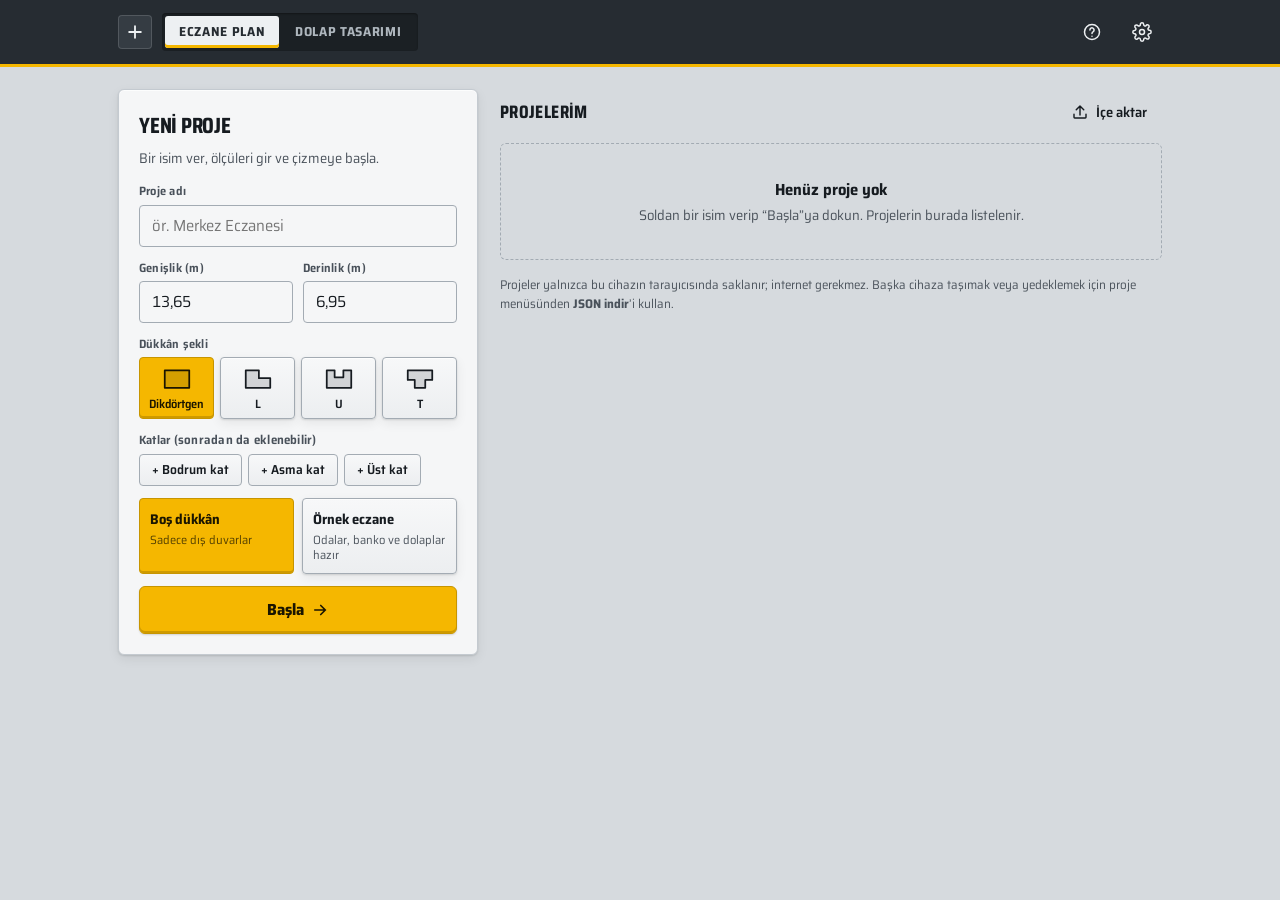
==== commit cf7bab3c: "Galvaniz: son inceleme düzeltmeleri - Soluk yazı kontrastı 4.5:1 üstüne (açık #5F6872, koyu #8A939C)" ====
--- a/index.html
+++ b/index.html
@@ -23,7 +23,7 @@
 @font-face{font-family:"Saira";font-style:normal;font-display:swap;font-weight:100 900;font-stretch:50% 125%;src:url(vendor/fonts/saira-latin-wdth-normal.woff2) format("woff2-variations"),url(vendor/fonts/saira-latin-wdth-normal.woff2) format("woff2");unicode-range:U+0000-00FF,U+0131,U+0152-0153,U+02BB-02BC,U+02C6,U+02DA,U+02DC,U+0304,U+0308,U+0329,U+2000-206F,U+20AC,U+2122,U+2191,U+2193,U+2212,U+2215,U+FEFF,U+FFFD}
 :root{
   --bg:#D6DADE; --surface:#F5F6F7; --surface-2:#ECEEF0; --surface-3:#E0E3E6;
-  --line:#C4CAD0; --line-2:#A3ABB3; --ink:#161B20; --muted:#49515A; --faint:#737C86;
+  --line:#C4CAD0; --line-2:#A3ABB3; --ink:#161B20; --muted:#49515A; --faint:#5F6872;
   --steel:#262C32; --steel-2:#353C43; --steel-ink:#EDF0F2; --steel-muted:#AEB6BD; --steel-line:rgba(255,255,255,.14);
   --accent:#F5B700; --accent-ink:#1A1500; --accent-fg:#7A5800; --accent-line:#C79500;
   --accent-soft:color-mix(in srgb,#F5B700 24%,var(--surface));
@@ -45,7 +45,7 @@
 }
 :root[data-mode="dark"]{
   --bg:#121518; --surface:#1C2024; --surface-2:#22272C; --surface-3:#2A3036;
-  --line:#313840; --line-2:#465058; --ink:#E7EAED; --muted:#A4ADB5; --faint:#78818A;
+  --line:#313840; --line-2:#465058; --ink:#E7EAED; --muted:#A4ADB5; --faint:#8A939C;
   --steel:#0C0F12; --steel-2:#1B2025; --steel-ink:#E7EAED; --steel-muted:#98A1A9; --steel-line:rgba(255,255,255,.1);
   --accent-fg:#F5B700; --accent-line:#A67C00; --accent-soft:rgba(245,183,0,.15);
   --danger:#F07361; --warn:#F2B13C; --ok:#5BC48A;
@@ -89,7 +89,6 @@
 .icon-btn svg{width:20px;height:20px}
 .seg{display:inline-flex;background:var(--surface-3);border-radius:var(--r-sm);padding:3px;gap:2px;box-shadow:inset 0 1px 2px rgba(0,0,0,.12)}
 .seg button{justify-content:center;border:0;background:transparent;border-radius:calc(var(--r-sm) - 3px);padding:0 14px;min-height:32px;font-weight:600;color:var(--muted);display:inline-flex;align-items:center;gap:6px}
-.seg button.on{background:var(--accent);color:var(--accent-ink);box-shadow:inset 0 -2px 0 rgba(0,0,0,.16)}
 .seg button svg{width:16px;height:16px}
 
 /* ---------- inputs ---------- */
@@ -110,7 +109,7 @@
 .apptabs{display:inline-flex;background:rgba(0,0,0,.28);border-radius:var(--r-sm);padding:3px;gap:2px;flex:none;box-shadow:inset 0 1px 2px rgba(0,0,0,.35)}
 .apptabs a{text-decoration:none;font-weight:700;font-size:13px;letter-spacing:.05em;text-transform:uppercase;color:var(--steel-muted);padding:7px 14px;border-radius:calc(var(--r-sm) - 1px);white-space:nowrap}
 .apptabs a:hover{color:var(--steel-ink)}
-.apptabs a.on{background:var(--accent);color:var(--accent-ink);box-shadow:inset 0 -2px 0 rgba(0,0,0,.16)}
+
 @media (max-width:420px){.apptabs a{padding:7px 10px;font-size:13px}}
 .home-main{max-width:1080px;width:100%;margin:0 auto;padding:22px 18px 40px;display:grid;grid-template-columns:360px 1fr;gap:22px;align-items:start}
 .card{background:var(--surface);border:1px solid var(--line);border-radius:var(--r);box-shadow:var(--shadow)}
@@ -137,7 +136,7 @@
 .proj .nm{font-weight:700;font-size:15px;white-space:nowrap;overflow:hidden;text-overflow:ellipsis;padding-right:34px}
 .proj .sub{font-size:12.5px;color:var(--muted)}
 .proj .more{position:absolute;right:6px;bottom:14px}
-.proj .badge{position:absolute;left:10px;top:10px;background:var(--accent);color:var(--accent-ink);font-size:11px;font-weight:750;border-radius:var(--r-xs);padding:3px 8px;letter-spacing:.06em;text-transform:uppercase}
+.proj .badge{position:absolute;left:10px;top:10px;background:var(--steel);color:var(--steel-ink);font-size:11px;font-weight:750;border-radius:var(--r-xs);padding:3px 8px;letter-spacing:.06em;text-transform:uppercase}
 .empty{border:1.5px dashed var(--line-2);border-radius:var(--r);padding:34px 20px;text-align:center;color:var(--muted)}
 .empty b{display:block;color:var(--ink);font-size:16px;margin-bottom:4px}
 .note{font-size:12.5px;color:var(--muted)}
@@ -158,7 +157,6 @@
 .bar .btn:not(.primary):hover{background:#424A52}
 .bar .seg{background:rgba(0,0,0,.3);box-shadow:inset 0 1px 2px rgba(0,0,0,.35)}
 .bar .seg button{color:var(--steel-muted)}
-.bar .seg button.on{color:var(--accent-ink)}
 .pname{display:flex;flex-direction:column;align-items:flex-start;min-width:0;border:0;background:transparent;padding:4px 8px;border-radius:var(--r-xs);max-width:34vw;text-align:left}
 .pname:hover{background:var(--steel-2)}
 .pname b{font-size:15px;white-space:nowrap;overflow:hidden;text-overflow:ellipsis;max-width:100%}
@@ -445,6 +443,7 @@
 .bar .seg button.on,.apptabs a.on{background:var(--steel-ink);color:var(--steel);box-shadow:inset 0 -3px 0 var(--accent)}
 .tb.tog.on{background:var(--accent-soft);color:var(--ink);box-shadow:inset 0 0 0 1px var(--accent-line)}
 @media (max-width:520px){.apptabs a{font-size:11.5px;letter-spacing:.02em;padding:6px 8px}}
+.home-band .logo i{background:var(--steel-2);color:var(--steel-ink);box-shadow:inset 0 0 0 1px var(--steel-line)}
 
 </style>
 </head>
@@ -2023,6 +2022,7 @@
 
 /* ---------- Çizim (ekrana, küçük resme ve PNG'ye ortak) ---------- */
 function drawPlan(ctx, P, V, o) {
+  if ('fontStretch' in ctx) ctx.fontStretch = 'semi-condensed';
   const C = o.C, s = V.s, W = P.shop.w, D = P.shop.d, dpr = o.dpr, F = o.fs || 1;
   const segs = o.segs, A = o.A;
   const WT = () => ctx.setTransform(dpr * s, 0, 0, dpr * s, dpr * V.ox, dpr * V.oy);
@@ -2262,8 +2262,8 @@
     ctx.fillText(t, 0, sg.n * 7.5 * F); ctx.restore();
   }
 }
-function getFont() { return 'system-ui,-apple-system,"Segoe UI",Roboto,sans-serif'; }
-function getMono() { return 'ui-monospace,SFMono-Regular,Menlo,Consolas,monospace'; }
+function getFont() { return '"Saira",system-ui,-apple-system,"Segoe UI",Roboto,sans-serif'; }
+function getMono() { return '"Saira",ui-monospace,SFMono-Regular,Menlo,Consolas,monospace'; }
 function pathPoly(ctx, P) { ctx.beginPath(); P.forEach(([x, y], i) => i ? ctx.lineTo(x, y) : ctx.moveTo(x, y)); ctx.closePath(); }
 function withItem(ctx, it, fn) { ctx.save(); ctx.translate(it.cx, it.cy); ctx.rotate((it.rot || 0) * D2R); fn(); ctx.restore(); }
 function dimLine(ctx, x0, y0, x1, y1, label, C, vert, F = 1) {
@@ -2517,6 +2517,7 @@
 
   init() {
     this.cv = $('#plan'); this.ctx = this.cv.getContext('2d');
+    if (document.fonts) document.fonts.ready.then(() => this.req && this.req());
     new ResizeObserver(() => this.resize()).observe($('#stage'));
     const cv = this.cv;
     cv.addEventListener('pointerdown', e => this.down(e));
@@ -3211,6 +3212,8 @@
   return res;
 }
 
+/* 3B sahnedeki yazılar (tabela, etiket) arayüz yazı tipinden bağımsız */
+const SCENE_FONT = 'system-ui,-apple-system,"Segoe UI",Roboto,sans-serif', SCENE_MONO = 'ui-monospace,SFMono-Regular,Menlo,Consolas,monospace';
 /* =====================================================================
    3B görünüm: yörünge kamera + insan gözüyle gezinti (WASD / joystick)
    Plan (x, y) → sahne (x, 0, z=y). Yerel ön yüz (+y) → sahnede yerel +z.
@@ -3401,12 +3404,12 @@
   textTex(lines, color) {
     const T = this.T, c = document.createElement('canvas'), g = c.getContext('2d');
     const fs = 64, pad = 16;
-    g.font = `700 ${fs}px ${getFont()}`;
-    const w = Math.max(...lines.map((l, i) => { g.font = i ? `500 ${fs * .72}px ${getMono()}` : `700 ${fs}px ${getFont()}`; return g.measureText(l).width; })) + pad * 2;
+    g.font = `700 ${fs}px ${SCENE_FONT}`;
+    const w = Math.max(...lines.map((l, i) => { g.font = i ? `500 ${fs * .72}px ${SCENE_MONO}` : `700 ${fs}px ${SCENE_FONT}`; return g.measureText(l).width; })) + pad * 2;
     const h = fs * 1.25 + (lines.length - 1) * fs * .95 + pad;
     c.width = Math.ceil(w); c.height = Math.ceil(h);
     g.textAlign = 'center'; g.textBaseline = 'top'; g.fillStyle = color;
-    lines.forEach((l, i) => { g.font = i ? `500 ${fs * .72}px ${getMono()}` : `700 ${fs}px ${getFont()}`; g.globalAlpha = i ? .75 : .9; g.fillText(l, c.width / 2, pad / 2 + (i ? fs * 1.15 + (i - 1) * fs * .95 : 0)); });
+    lines.forEach((l, i) => { g.font = i ? `500 ${fs * .72}px ${SCENE_MONO}` : `700 ${fs}px ${SCENE_FONT}`; g.globalAlpha = i ? .75 : .9; g.fillText(l, c.width / 2, pad / 2 + (i ? fs * 1.15 + (i - 1) * fs * .95 : 0)); });
     const t = new T.CanvasTexture(c); t.colorSpace = T.SRGBColorSpace; t.anisotropy = 4;
     return {t, aspect: c.width / c.height};
   },
@@ -3931,7 +3934,7 @@
   signTex(text) {
     const T = this.T, c = document.createElement('canvas'), g = c.getContext('2d');
     const Hh = 256, fs = 132;
-    g.font = `800 ${fs}px ${getFont()}`;
+    g.font = `800 ${fs}px ${SCENE_FONT}`;
     const tw = g.measureText(text).width;
     const Wd = Math.ceil(Math.min(4096, Hh + 90 + tw + 90));
     c.width = Wd; c.height = Hh;
@@ -3940,12 +3943,12 @@
     // Logo
     const L = Hh - 70, lx = 40, ly = 30;
     g.beginPath(); g.roundRect(lx, ly, L, L, 26); g.fill();
-    g.fillStyle = '#FFFFFF'; g.font = `900 ${L * .82}px ${getFont()}`; g.textAlign = 'center'; g.textBaseline = 'middle';
+    g.fillStyle = '#FFFFFF'; g.font = `900 ${L * .82}px ${SCENE_FONT}`; g.textAlign = 'center'; g.textBaseline = 'middle';
     g.fillText('E', lx + L / 2, ly + L / 2 + L * .04);
     // Yazı
-    let f = fs; g.font = `800 ${f}px ${getFont()}`;
+    let f = fs; g.font = `800 ${f}px ${SCENE_FONT}`;
     const avail = Wd - (lx + L + 60) - 50;
-    while (g.measureText(text).width > avail && f > 40) { f -= 4; g.font = `800 ${f}px ${getFont()}`; }
+    while (g.measureText(text).width > avail && f > 40) { f -= 4; g.font = `800 ${f}px ${SCENE_FONT}`; }
     g.fillStyle = '#C8102E'; g.textAlign = 'left';
     g.fillText(text, lx + L + 60, Hh / 2 + 4);
     const t = new T.CanvasTexture(c); t.colorSpace = T.SRGBColorSpace; t.anisotropy = 8;
@@ -3957,7 +3960,7 @@
     const g = c.getContext('2d');
     g.fillStyle = '#FFFFFF'; g.fillRect(0, 0, 256, 256);
     g.strokeStyle = '#D0102B'; g.lineWidth = 16; g.strokeRect(8, 8, 240, 240);
-    g.fillStyle = '#D0102B'; g.font = `900 200px ${getFont()}`; g.textAlign = 'center'; g.textBaseline = 'middle';
+    g.fillStyle = '#D0102B'; g.font = `900 200px ${SCENE_FONT}`; g.textAlign = 'center'; g.textBaseline = 'middle';
     g.fillText('E', 128, 138);
     const t = new T.CanvasTexture(c); t.colorSpace = T.SRGBColorSpace;
     return (this._et = t);
@@ -4015,8 +4018,8 @@
     const T = this.T, c = document.createElement('canvas'); c.width = 1024; c.height = 160;
     const g = c.getContext('2d');
     g.fillStyle = bg; g.fillRect(0, 0, 1024, 160);
-    let f = 96; g.font = `800 ${f}px ${getFont()}`;
-    while (g.measureText(text).width > 940 && f > 30) { f -= 4; g.font = `800 ${f}px ${getFont()}`; }
+    let f = 96; g.font = `800 ${f}px ${SCENE_FONT}`;
+    while (g.measureText(text).width > 940 && f > 30) { f -= 4; g.font = `800 ${f}px ${SCENE_FONT}`; }
     g.fillStyle = fg; g.textAlign = 'center'; g.textBaseline = 'middle'; g.fillText(text, 512, 84);
     const t = new T.CanvasTexture(c); t.colorSpace = T.SRGBColorSpace; t.anisotropy = 4;
     return t;
@@ -4872,7 +4875,7 @@
       const off = document.createElement('canvas'); off.width = cv.width; off.height = cv.height;
       const C = planColors();
       drawPlan(off.getContext('2d'), P, V, {w: cw, h: ch, dpr, C: Object.assign({}, C, {bg: C.floor, glass: false}), segs: Ed.segs, A: Ed.A, grid: false, clear: false, labels: false, dims: false});
-      if (multiLevel(P)) { const g2 = off.getContext('2d'); g2.setTransform(dpr, 0, 0, dpr, 0, 0); g2.font = `800 11px ${getFont()}`; g2.fillStyle = C.ink; g2.textAlign = 'left'; g2.textBaseline = 'top'; g2.fillText(levelName(P, P.cur), 6, 4); }
+      if (multiLevel(P)) { const g2 = off.getContext('2d'); g2.setTransform(dpr, 0, 0, dpr, 0, 0); g2.font = `800 11px ${SCENE_FONT}`; g2.fillStyle = C.ink; g2.textAlign = 'left'; g2.textBaseline = 'top'; g2.fillText(levelName(P, P.cur), 6, 4); }
       this.mini = {cw, ch, V, off}; this.miniDirty = false;
     }
     const m = this.mini, g = cv.getContext('2d'), k = this.wk;
@@ -5056,7 +5059,7 @@
     const cp = {x: cam.position.x - O.x, y: cam.position.y - O.y, z: cam.position.z - O.z};
     const pill = (x, y, lines, ang = 0, dark = true) => {
       g.save(); g.translate(x, y); g.rotate(ang);
-      const f1 = `700 ${15 * k}px ${getFont()}`, f2 = `500 ${12.5 * k}px ${getMono()}`;
+      const f1 = `700 ${15 * k}px ${SCENE_FONT}`, f2 = `500 ${12.5 * k}px ${SCENE_MONO}`;
       g.font = f1; let w = g.measureText(lines[0]).width;
       if (lines[1]) { g.font = f2; w = Math.max(w, g.measureText(lines[1]).width); }
       const hh = (lines[1] ? 40 : 24) * k, ww = w + 20 * k;
